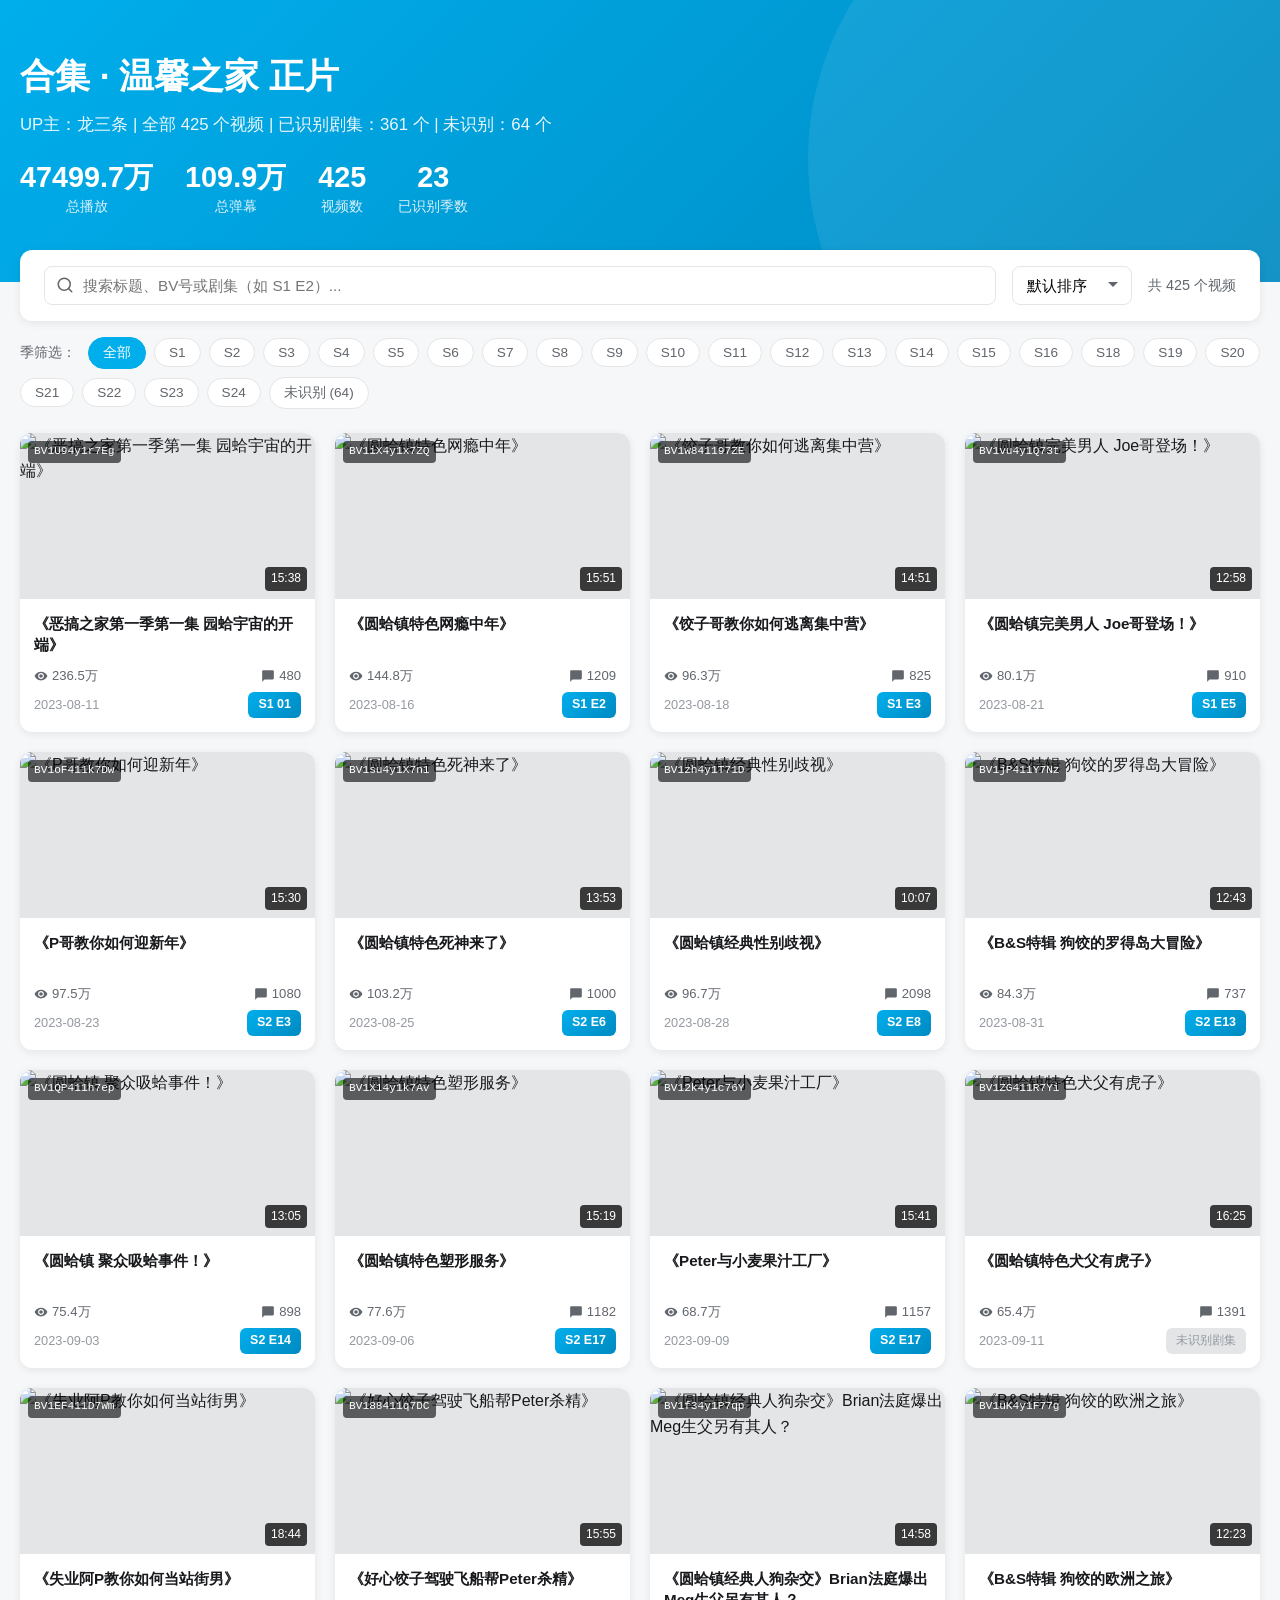
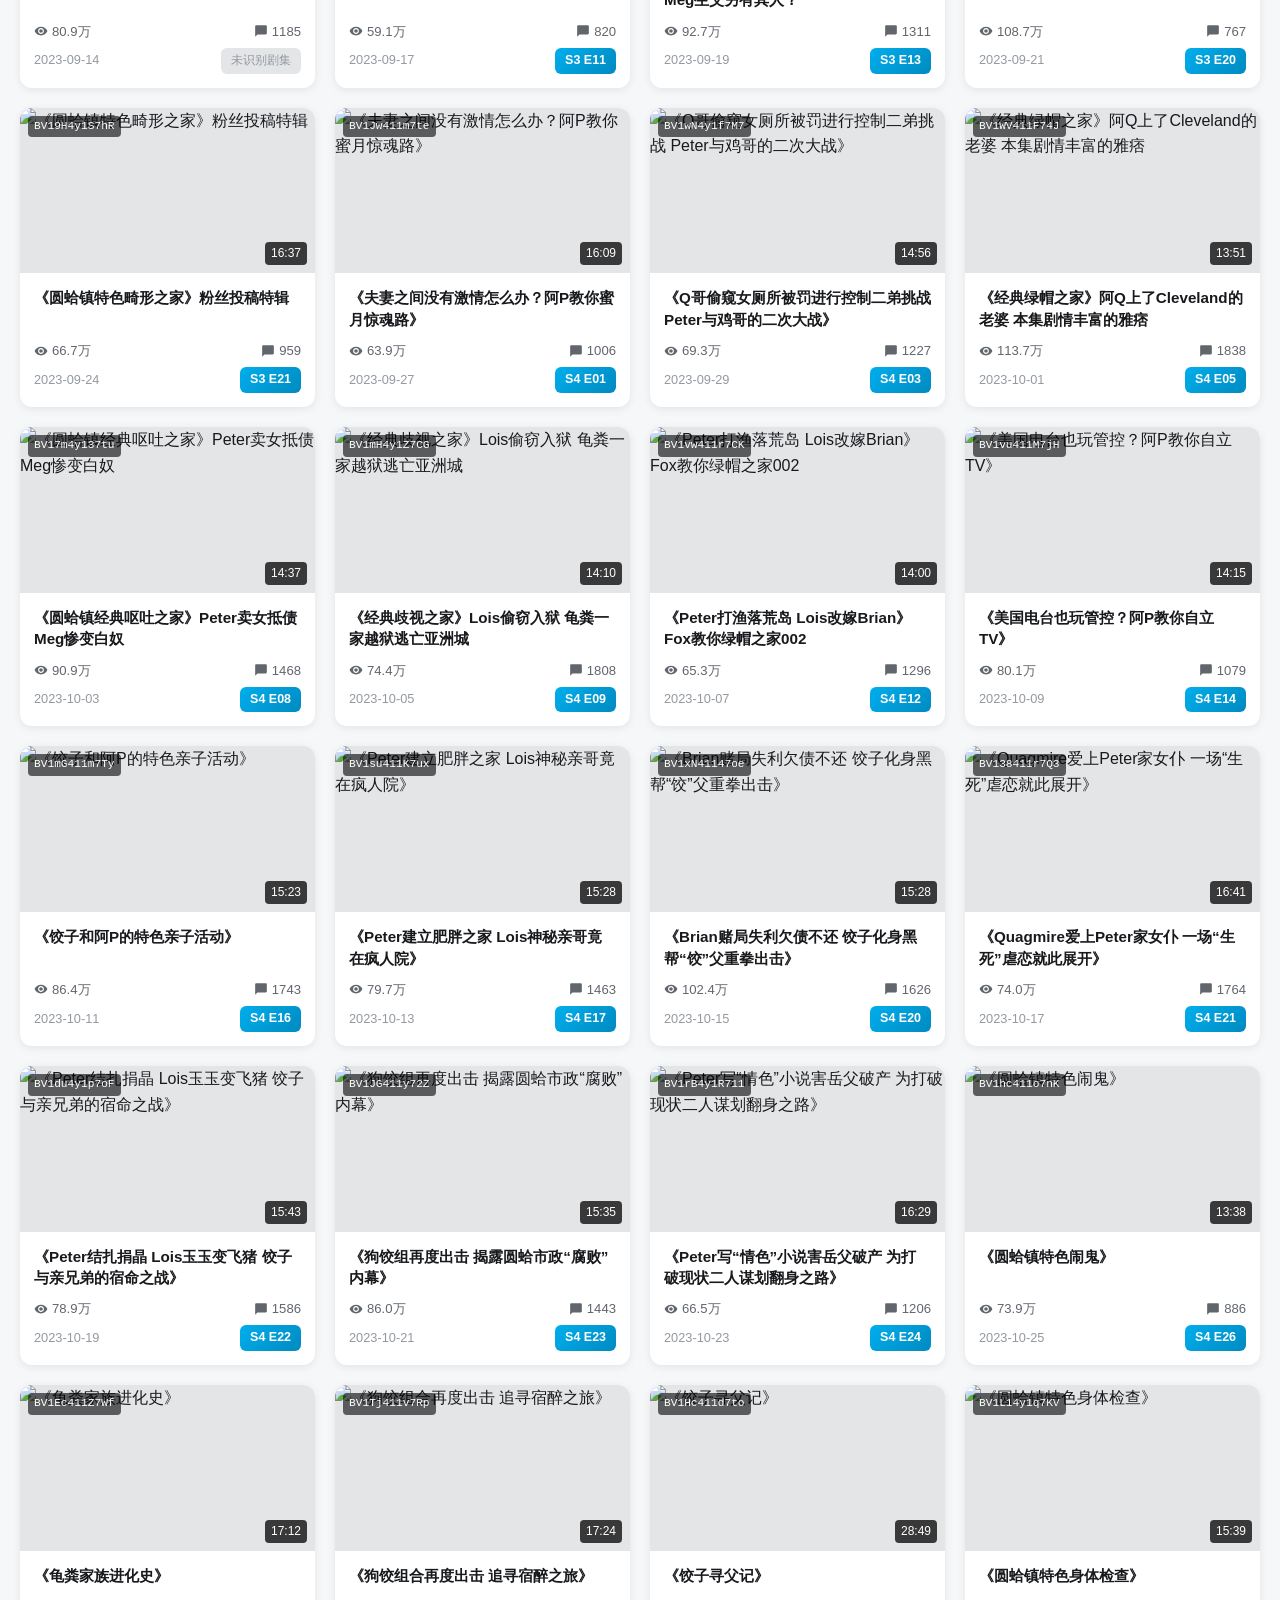
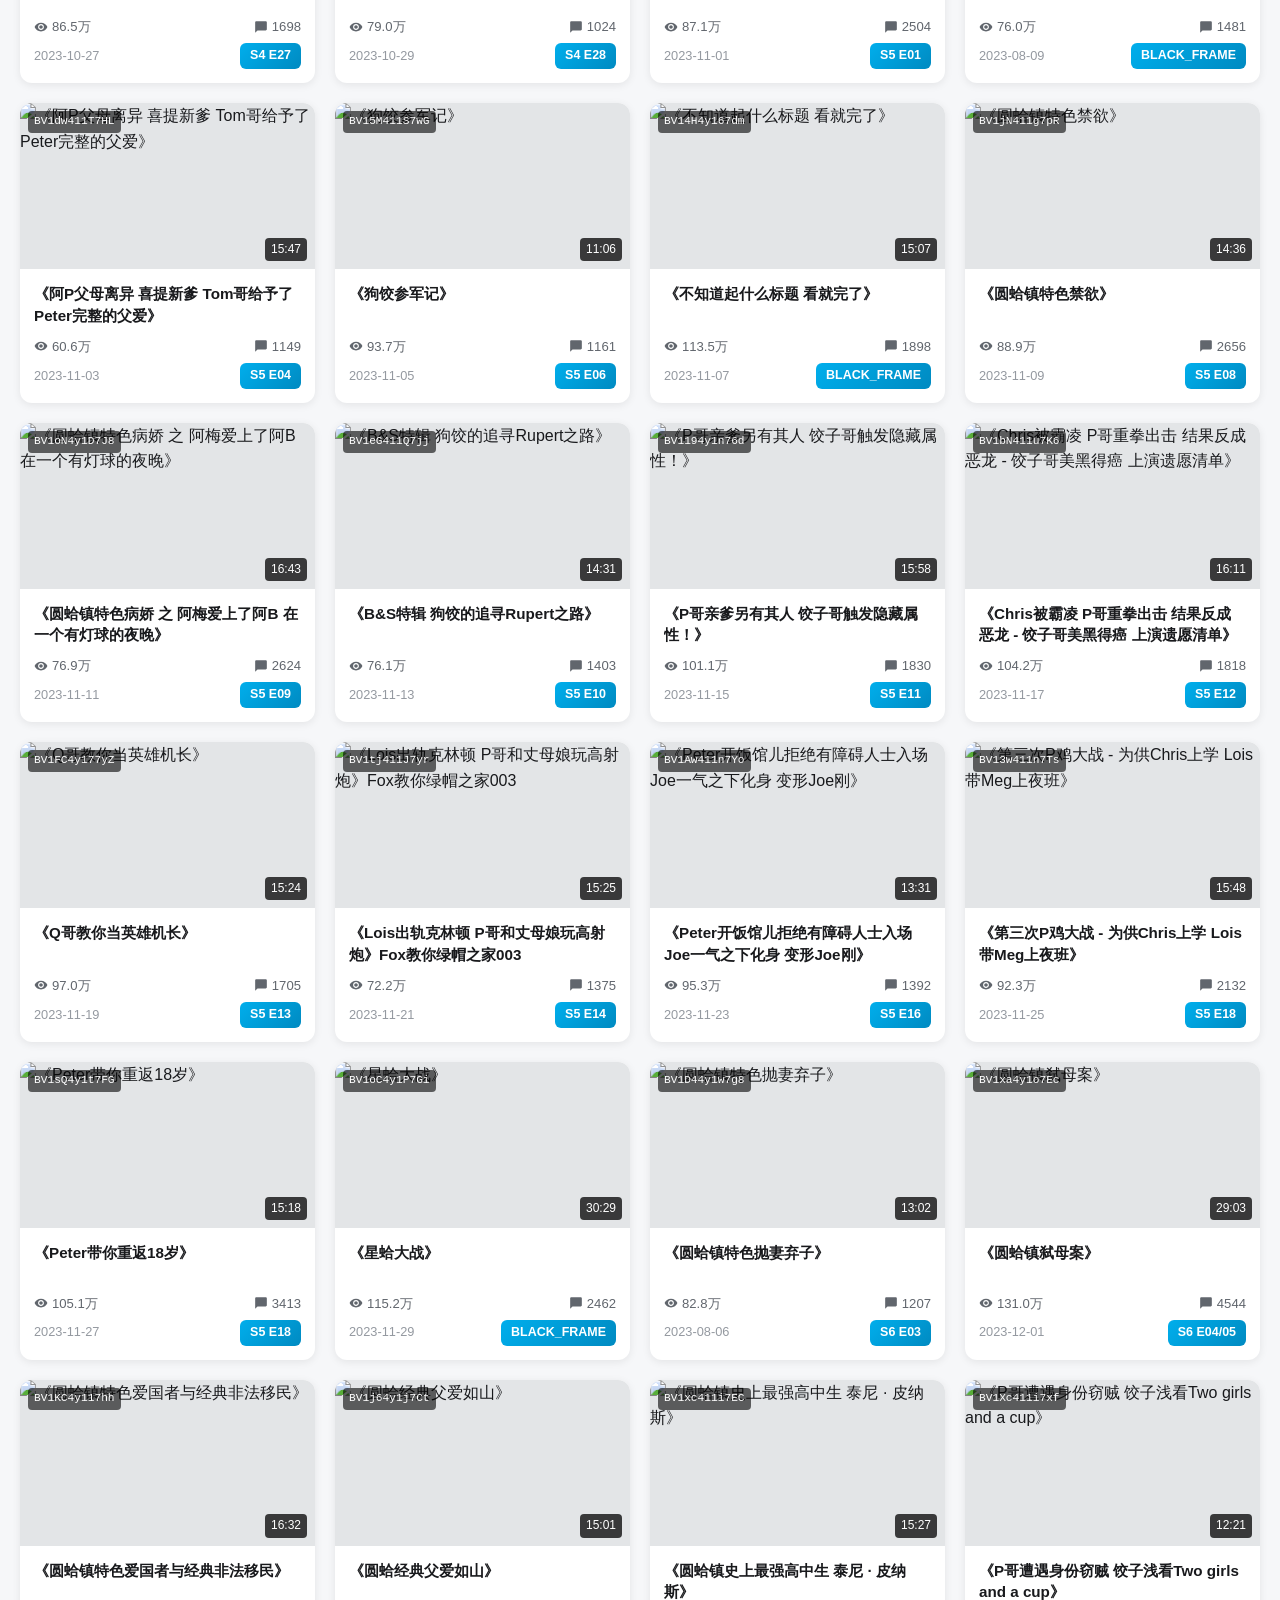
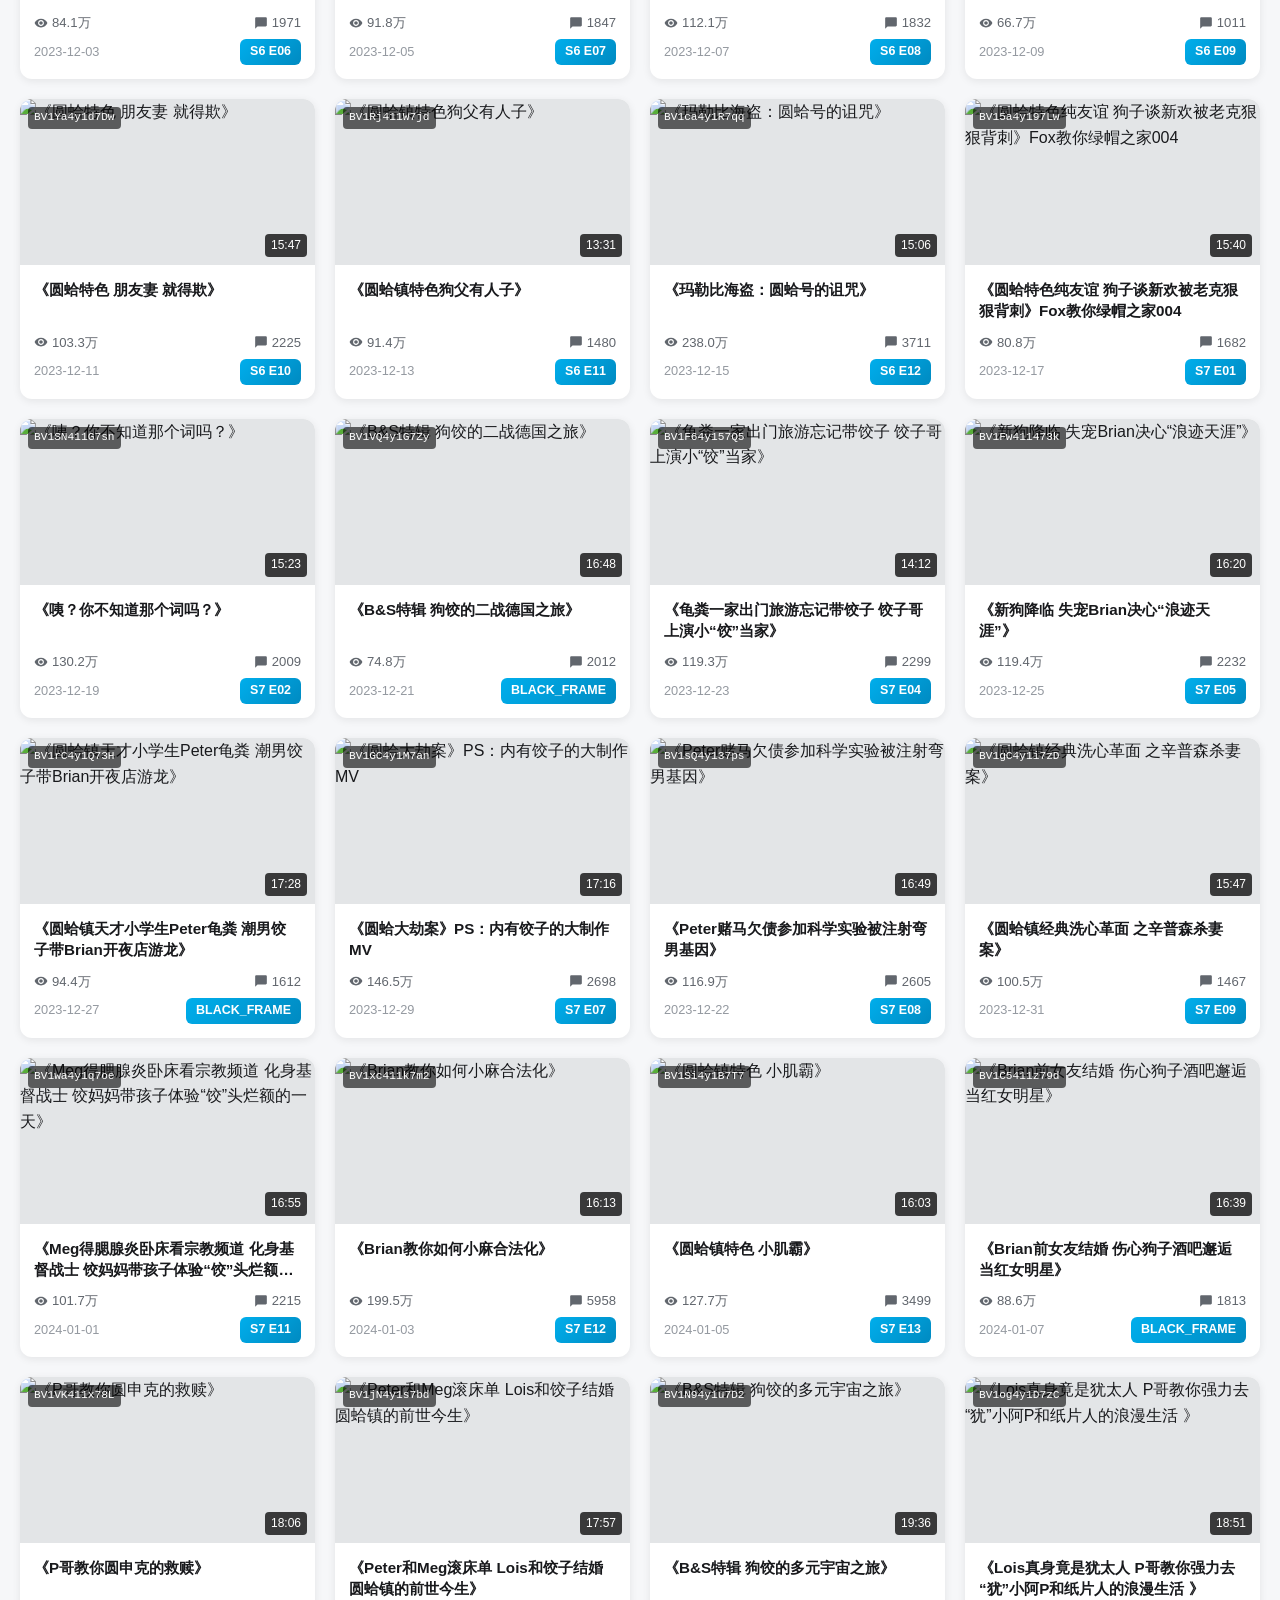
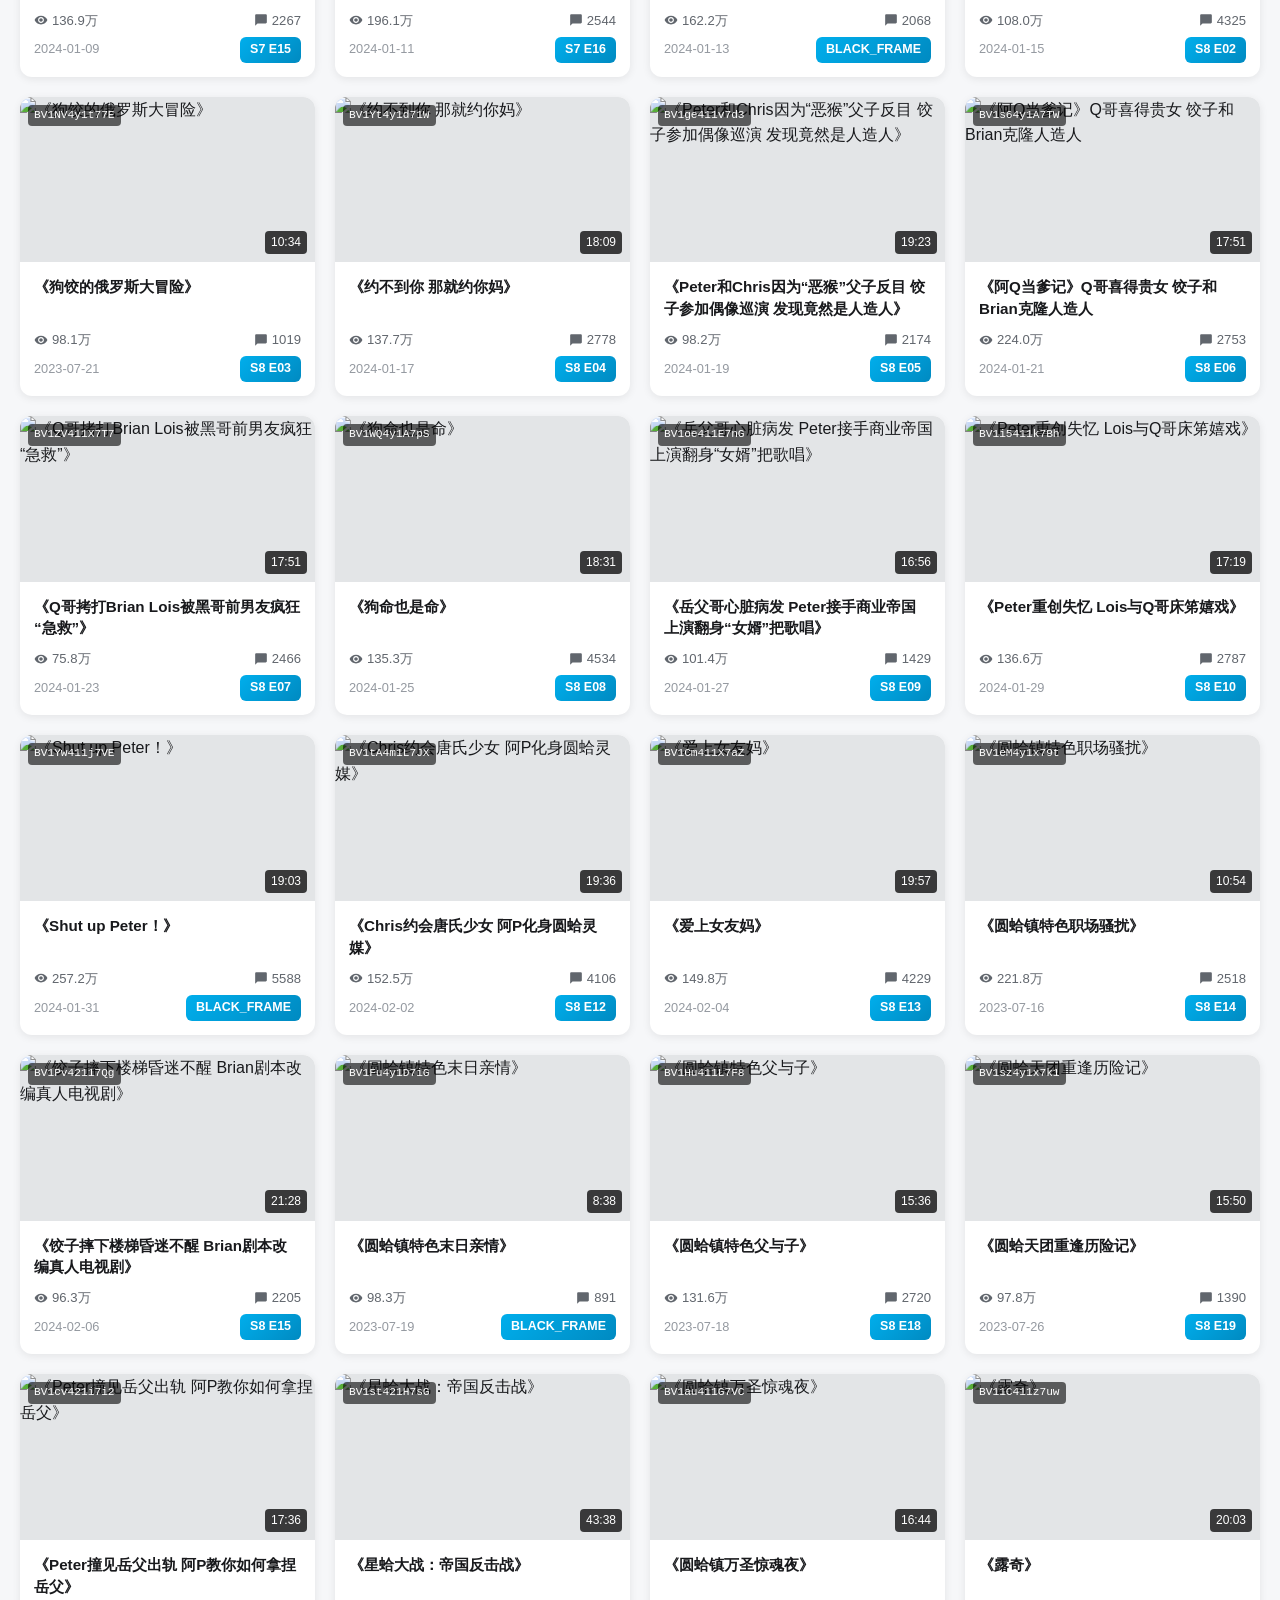
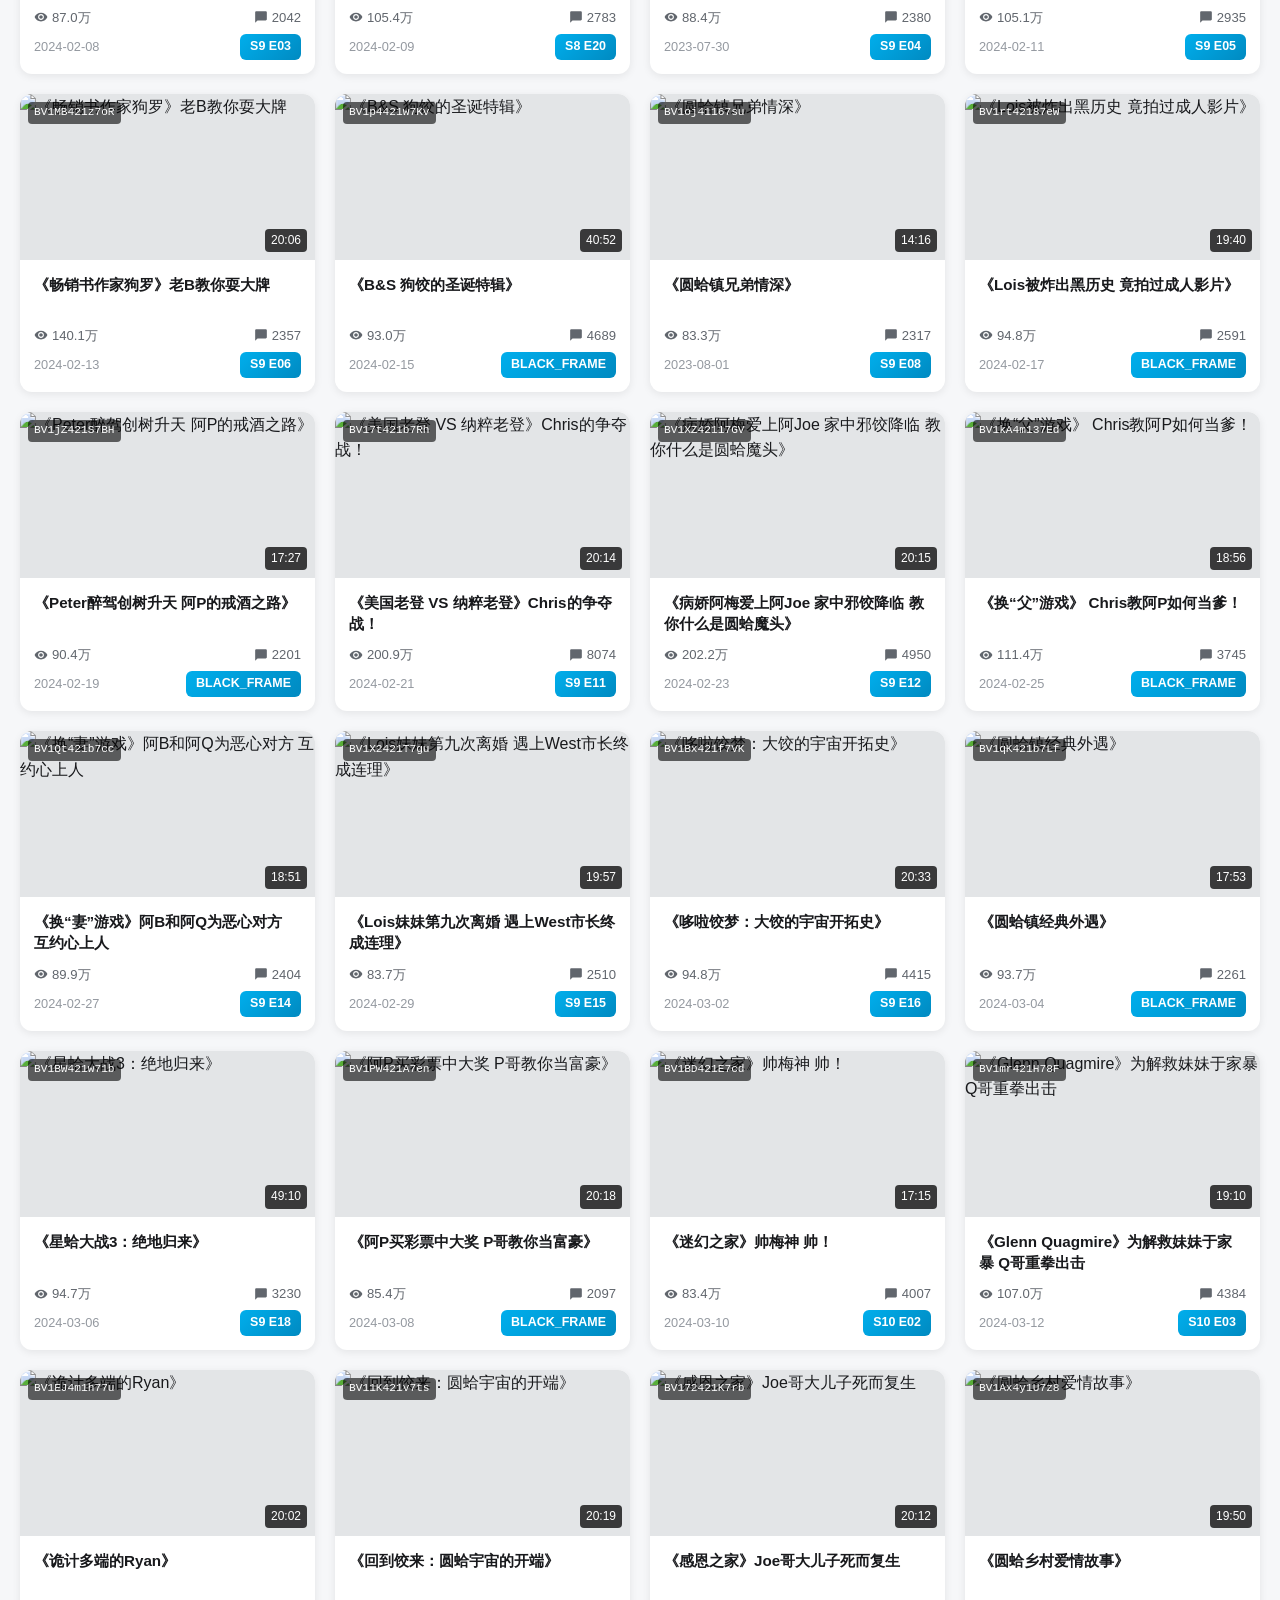
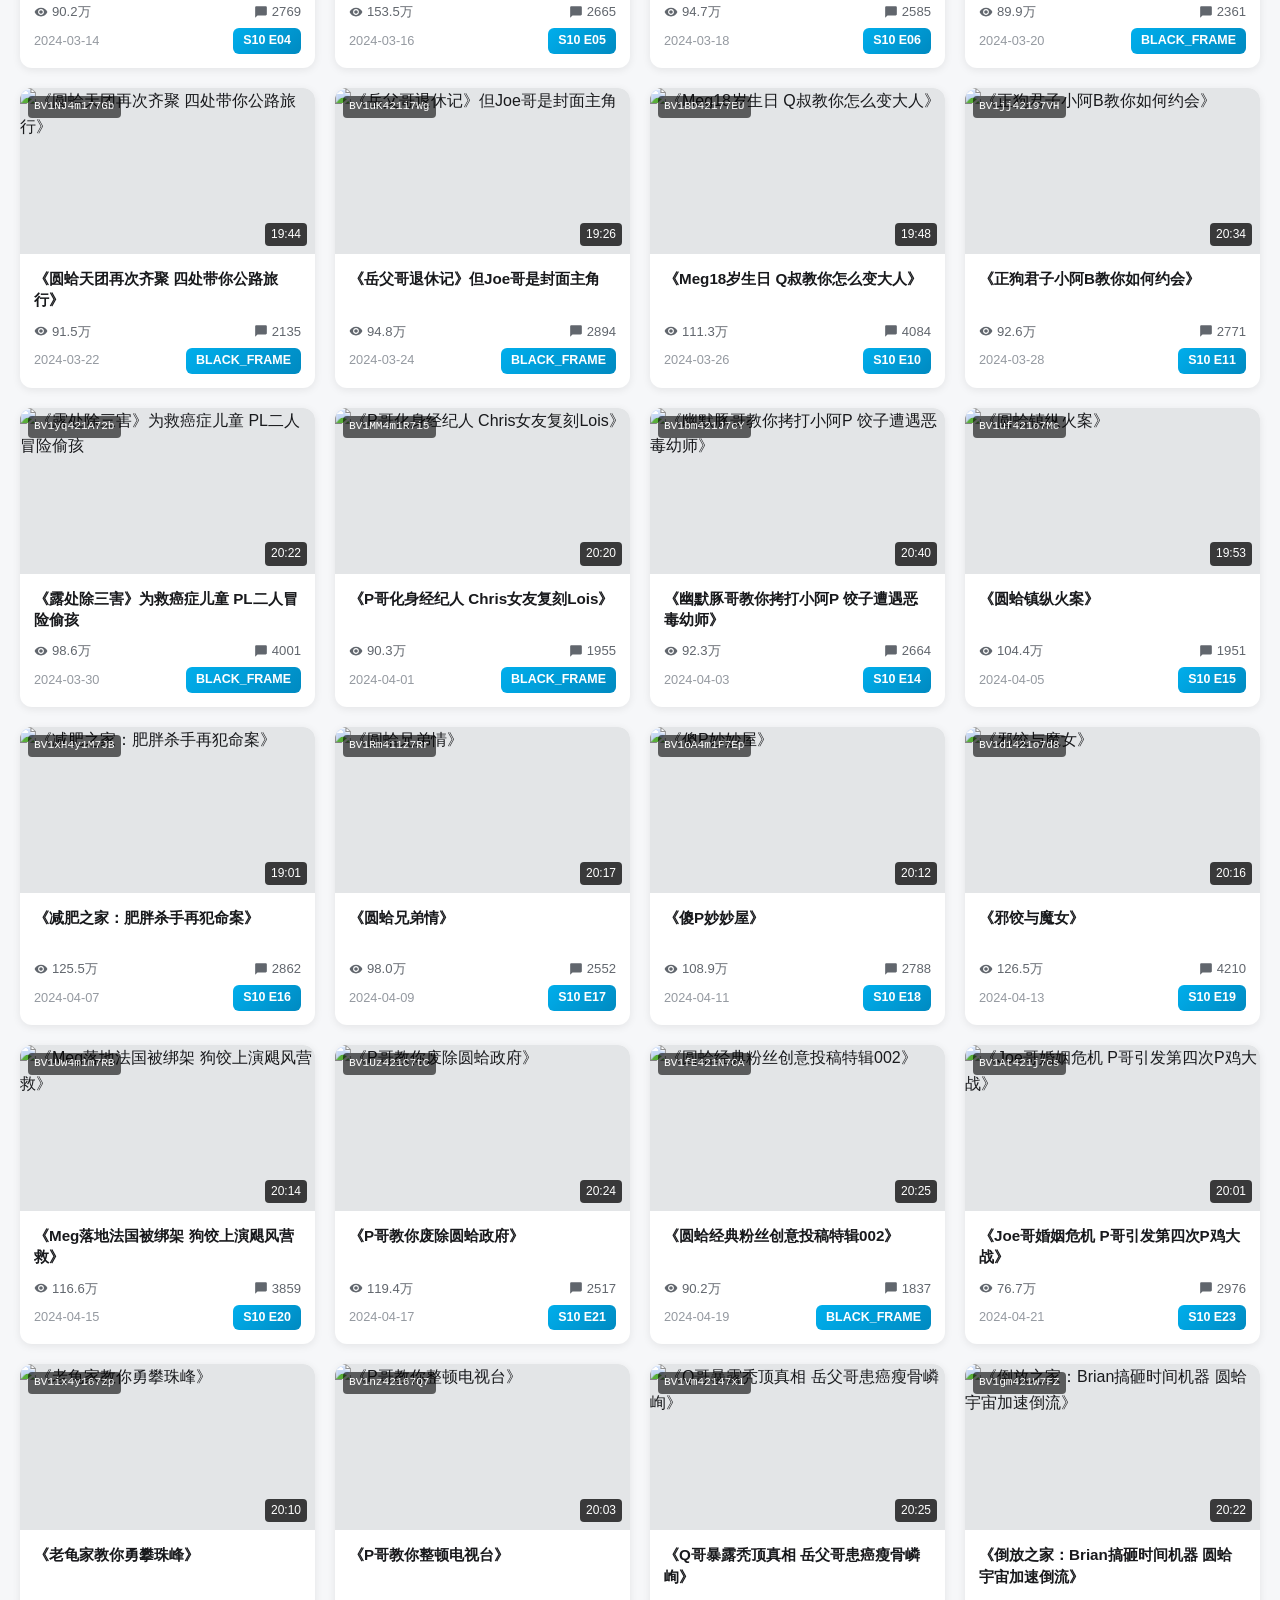
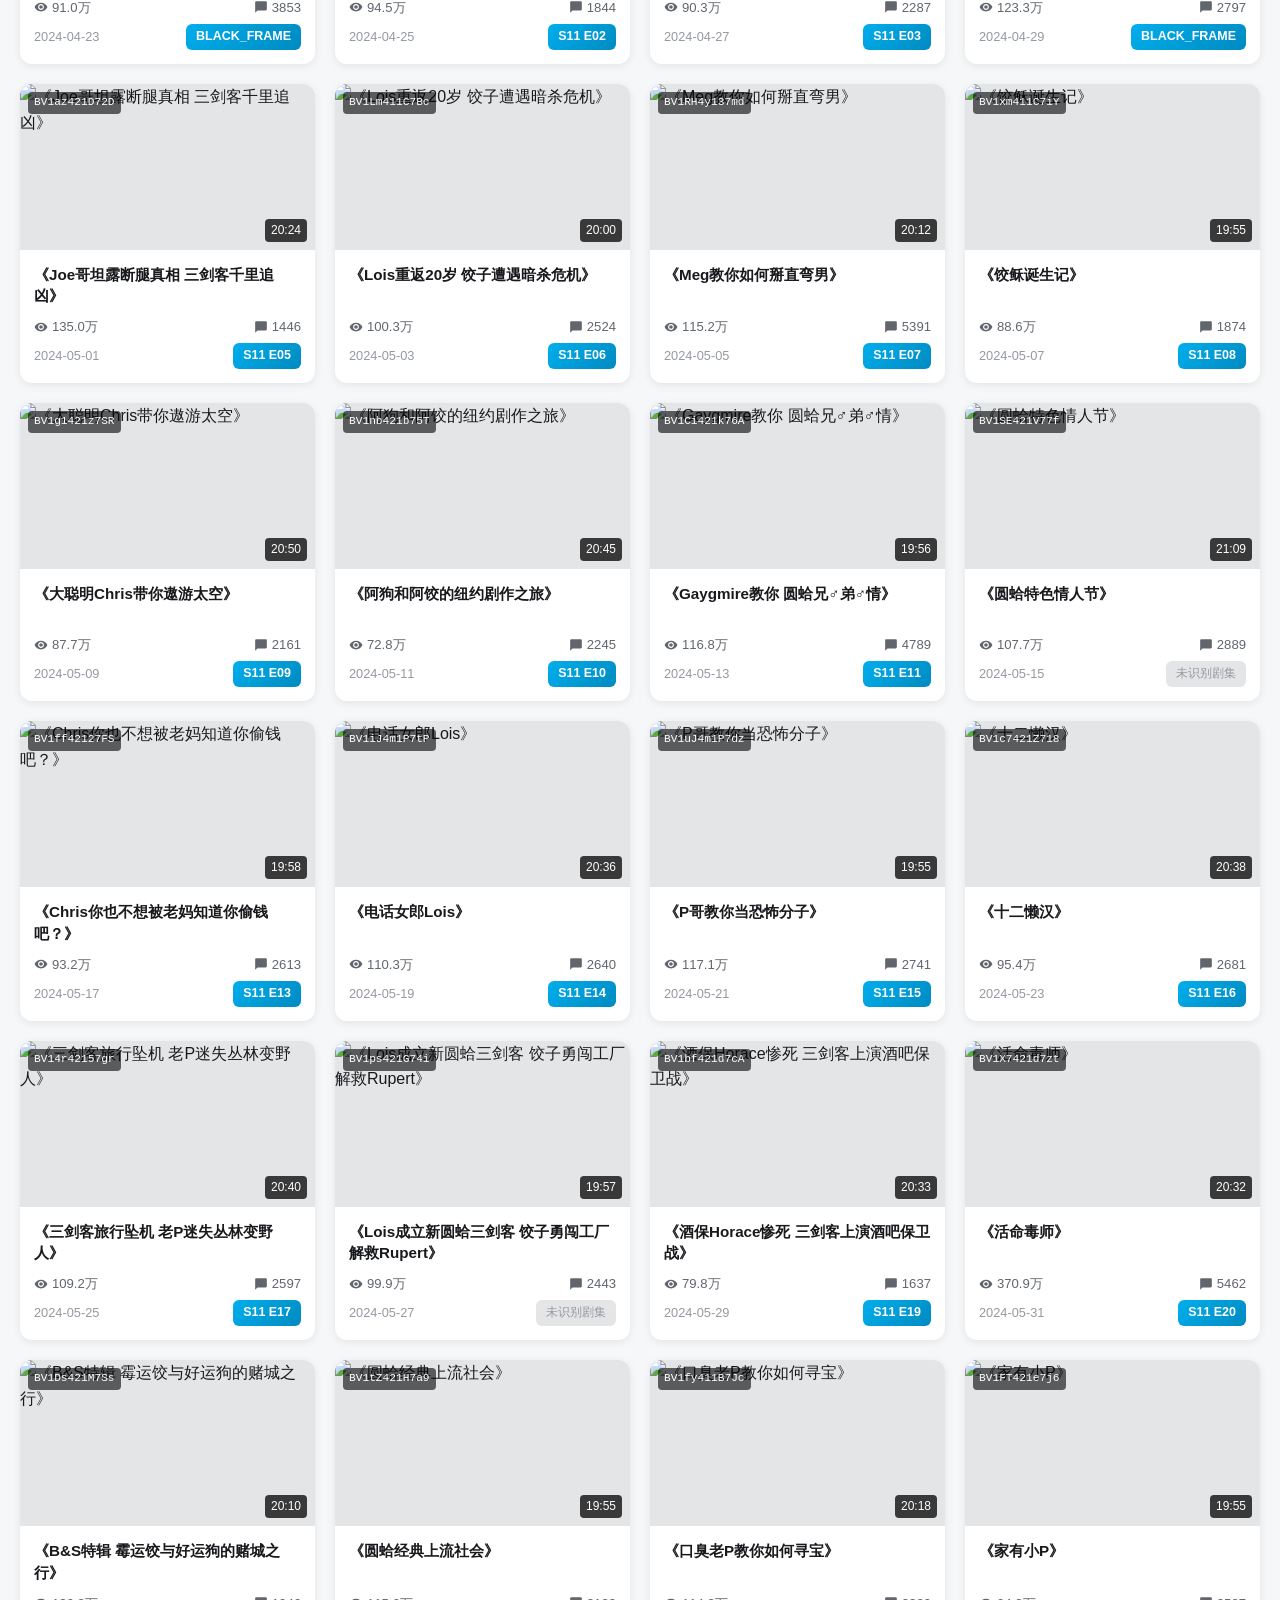
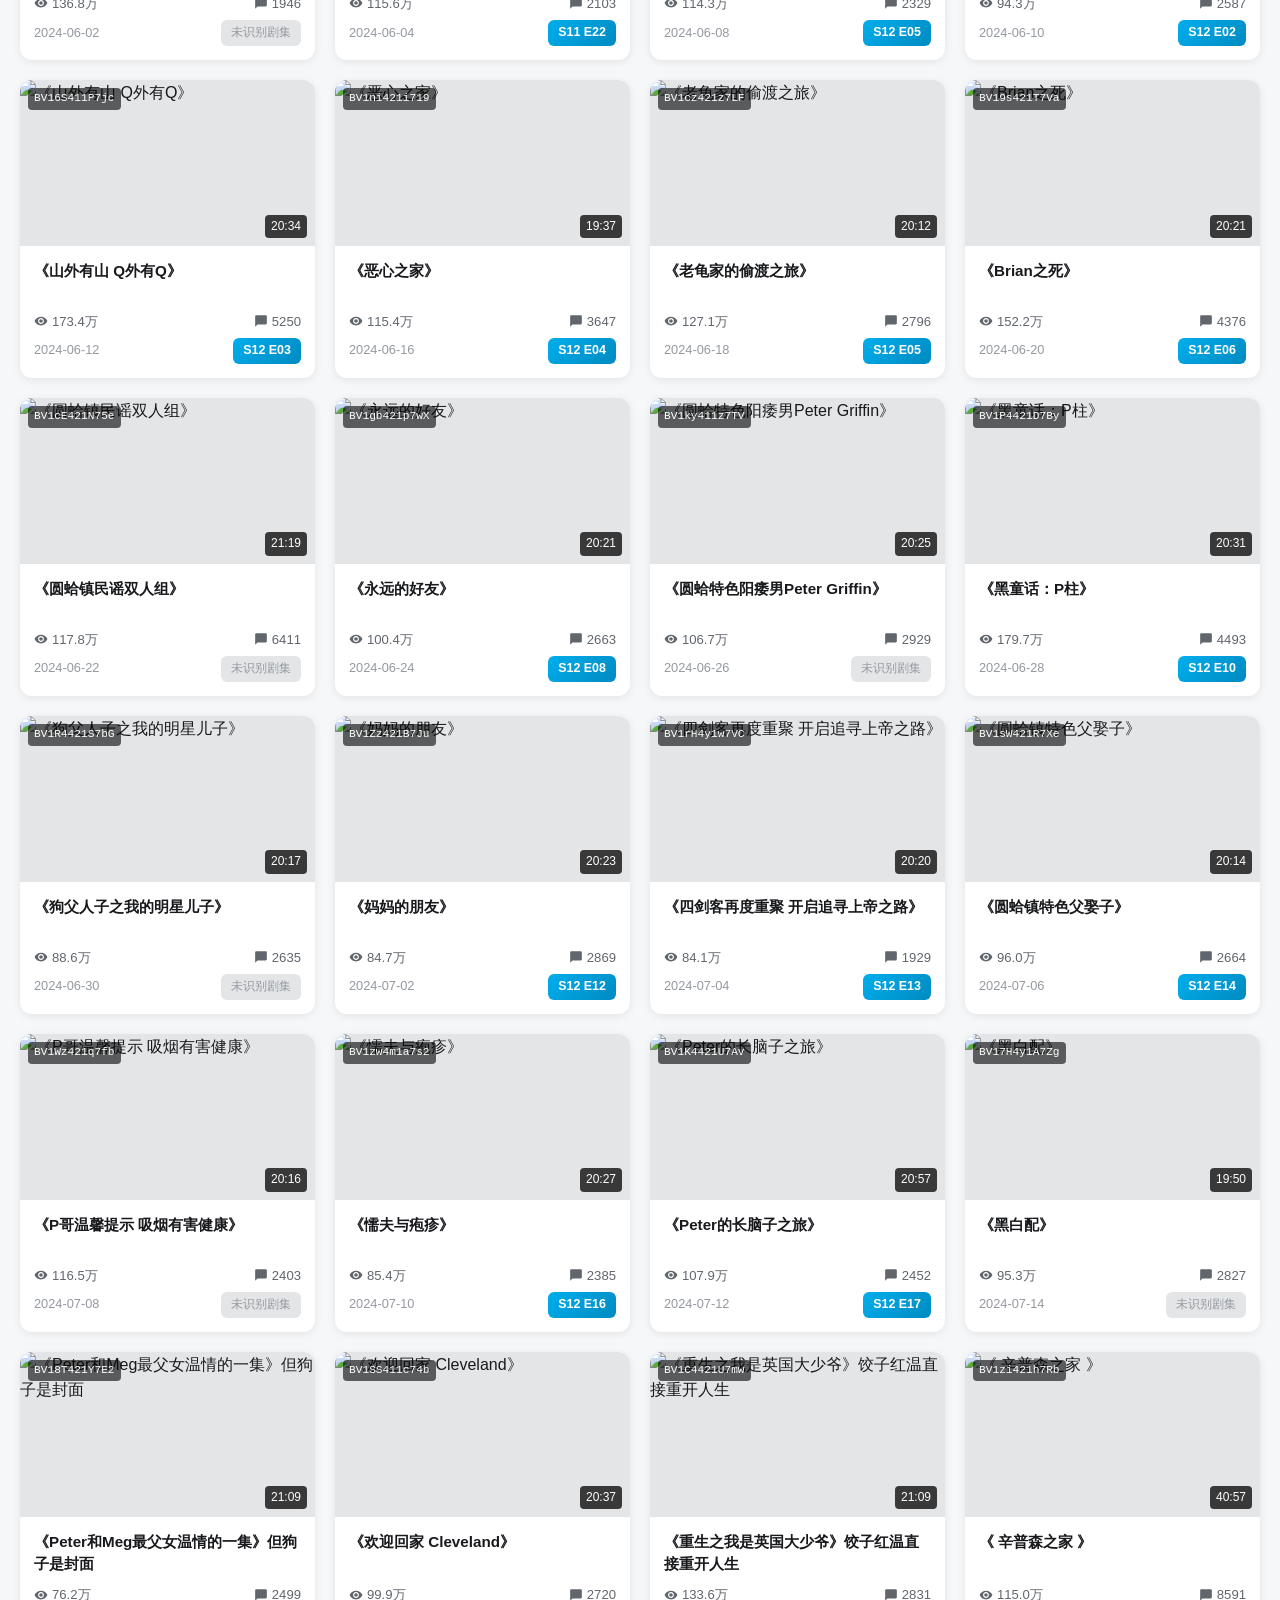
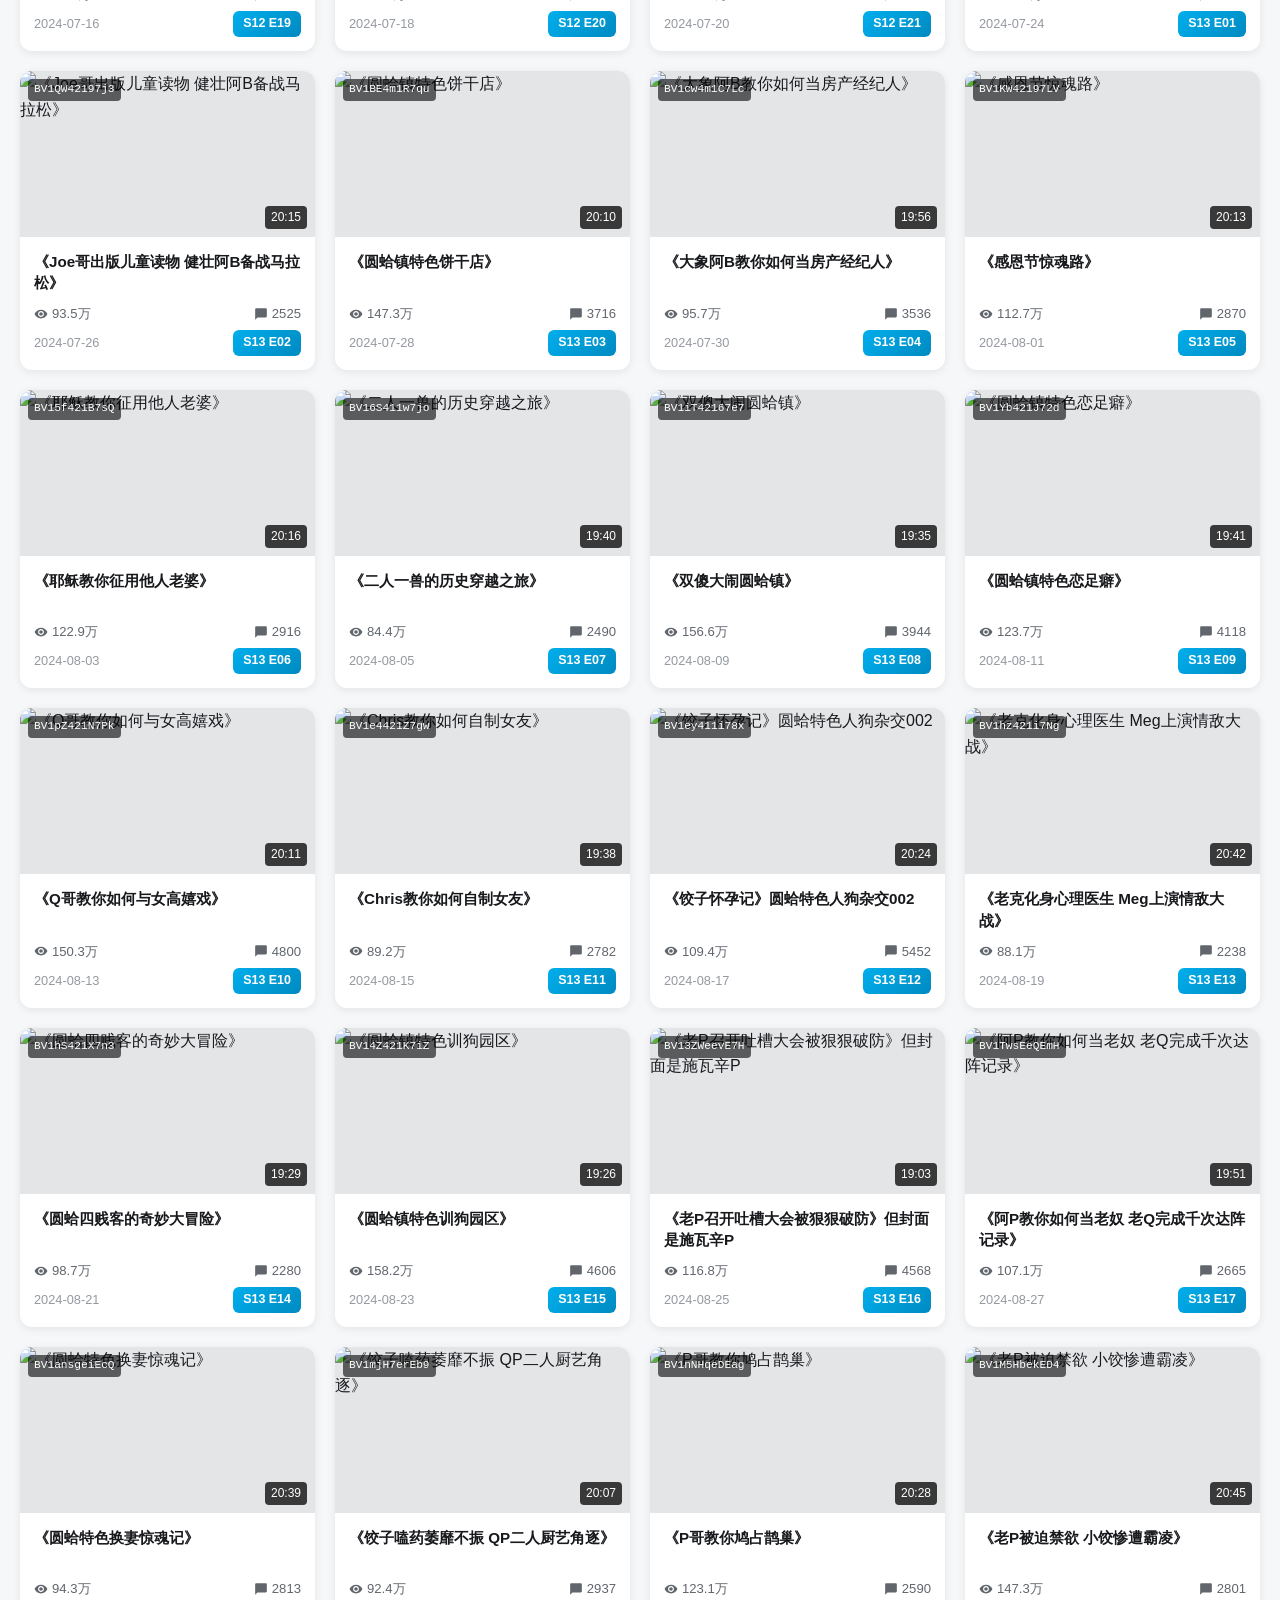
==== tools/season-viz.html @ b9c9745c "init repo" ====
<!DOCTYPE html>
<html lang="zh-CN">
<head>
<meta charset="UTF-8">
<meta name="viewport" content="width=device-width, initial-scale=1.0">
<title>龙三条 - 合集·温馨之家 正片 | 视频列表（含剧集信息）</title>
<style>
:root {
  --bg: #f6f7f9;
  --card-bg: #fff;
  --text: #18191c;
  --text-secondary: #61666d;
  --border: #e3e5e7;
  --primary: #00aeec;
  --primary-dark: #008ac1;
  --hover-bg: #e8f9ff;
  --shadow: 0 2px 8px rgba(0,0,0,0.08);
  --shadow-hover: 0 8px 24px rgba(0,0,0,0.12);
  --radius: 12px;
}
* { box-sizing: border-box; margin: 0; padding: 0; }
body {
  font-family: -apple-system, BlinkMacSystemFont, "Segoe UI", Roboto, "Helvetica Neue", Arial, "Noto Sans SC", "PingFang SC", "Microsoft YaHei", sans-serif;
  background: var(--bg);
  color: var(--text);
  line-height: 1.6;
  min-height: 100vh;
}
.container { max-width: 1400px; margin: 0 auto; padding: 0 20px; }

/* Header */
header {
  background: linear-gradient(135deg, #00aeec 0%, #008ac1 100%);
  color: white;
  padding: 48px 0 64px;
  position: relative;
  overflow: hidden;
}
header::before {
  content: "";
  position: absolute;
  top: -50%;
  right: -10%;
  width: 600px;
  height: 600px;
  background: rgba(255,255,255,0.08);
  border-radius: 50%;
}
header h1 { font-size: 2.2rem; font-weight: 700; margin-bottom: 8px; position: relative; }
header p { opacity: 0.92; font-size: 1.05rem; position: relative; }
.stats-bar {
  display: flex;
  gap: 32px;
  margin-top: 24px;
  flex-wrap: wrap;
  position: relative;
}
.stat-item { text-align: center; }
.stat-value { font-size: 1.8rem; font-weight: 700; line-height: 1; }
.stat-label { font-size: 0.85rem; opacity: 0.85; margin-top: 4px; }

/* Controls */
.controls {
  background: var(--card-bg);
  border-radius: var(--radius);
  box-shadow: var(--shadow);
  padding: 16px 24px;
  margin-top: -32px;
  position: relative;
  z-index: 2;
  display: flex;
  gap: 16px;
  align-items: center;
  flex-wrap: wrap;
}
.search-box {
  flex: 1;
  min-width: 240px;
  position: relative;
}
.search-box input {
  width: 100%;
  padding: 10px 14px 10px 38px;
  border: 1px solid var(--border);
  border-radius: 8px;
  font-size: 0.95rem;
  transition: all 0.2s;
  outline: none;
}
.search-box input:focus {
  border-color: var(--primary);
  box-shadow: 0 0 0 3px rgba(0,174,236,0.12);
}
.search-box svg {
  position: absolute;
  left: 12px;
  top: 50%;
  transform: translateY(-50%);
  color: var(--text-secondary);
  width: 18px; height: 18px;
}
.sort-select {
  padding: 10px 32px 10px 14px;
  border: 1px solid var(--border);
  border-radius: 8px;
  font-size: 0.95rem;
  background: white;
  cursor: pointer;
  outline: none;
  appearance: none;
  background-image: url("data:image/svg+xml,%3Csvg xmlns='http://www.w3.org/2000/svg' width='12' height='12' viewBox='0 0 12 12'%3E%3Cpath fill='%2361666d' d='M6 8L1 3h10z'/%3E%3C/svg%3E");
  background-repeat: no-repeat;
  background-position: right 12px center;
}
.result-count { color: var(--text-secondary); font-size: 0.9rem; white-space: nowrap; }

/* Season filter */
.season-bar {
  display: flex;
  gap: 8px;
  padding: 16px 0 0;
  flex-wrap: wrap;
  align-items: center;
}
.season-label { font-size: 0.85rem; color: var(--text-secondary); font-weight: 500; margin-right: 4px; }
.season-btn {
  padding: 6px 14px;
  border-radius: 20px;
  border: 1px solid var(--border);
  background: white;
  font-size: 0.85rem;
  cursor: pointer;
  transition: all 0.2s;
  color: var(--text-secondary);
}
.season-btn:hover { border-color: var(--primary); color: var(--primary); }
.season-btn.active {
  background: var(--primary);
  color: white;
  border-color: var(--primary);
}
.season-btn.unidentified.active {
  background: #ff6699;
  border-color: #ff6699;
}
.season-btn.unidentified:hover {
  border-color: #ff6699;
  color: #ff3366;
}

/* Grid */
.grid {
  display: grid;
  grid-template-columns: repeat(auto-fill, minmax(280px, 1fr));
  gap: 20px;
  padding: 24px 0 48px;
}

/* Card */
.card {
  background: var(--card-bg);
  border-radius: var(--radius);
  box-shadow: var(--shadow);
  overflow: hidden;
  transition: transform 0.25s, box-shadow 0.25s;
  display: flex;
  flex-direction: column;
  cursor: pointer;
  text-decoration: none;
  color: inherit;
}
.card:hover {
  transform: translateY(-4px);
  box-shadow: var(--shadow-hover);
}
.thumb-wrap {
  position: relative;
  width: 100%;
  padding-top: 56.25%;
  background: #e3e5e7;
  overflow: hidden;
}
.thumb-wrap img {
  position: absolute;
  top: 0; left: 0;
  width: 100%; height: 100%;
  object-fit: cover;
  transition: transform 0.3s;
}
.card:hover .thumb-wrap img { transform: scale(1.05); }
.badge-duration {
  position: absolute;
  bottom: 8px; right: 8px;
  background: rgba(0,0,0,0.75);
  color: white;
  font-size: 0.75rem;
  padding: 2px 6px;
  border-radius: 4px;
}
.badge-bvid {
  position: absolute;
  top: 8px; left: 8px;
  background: rgba(0,0,0,0.6);
  color: white;
  font-size: 0.7rem;
  padding: 2px 6px;
  border-radius: 4px;
  font-family: monospace;
}
.card-body { padding: 14px; flex: 1; display: flex; flex-direction: column; }
.card-title {
  font-size: 0.95rem;
  font-weight: 600;
  line-height: 1.4;
  display: -webkit-box;
  -webkit-line-clamp: 2;
  -webkit-box-orient: vertical;
  overflow: hidden;
  margin-bottom: 10px;
  min-height: 2.7em;
}
.card-meta {
  margin-top: auto;
  display: flex;
  flex-direction: column;
  gap: 6px;
  font-size: 0.82rem;
  color: var(--text-secondary);
}
.meta-row {
  display: flex;
  justify-content: space-between;
  align-items: center;
}
.meta-row svg { width: 14px; height: 14px; margin-right: 4px; vertical-align: text-bottom; }
.meta-stat { display: inline-flex; align-items: center; }
.card-date { font-size: 0.8rem; color: #9499a0; }
.tag-source {
  display: inline-block;
  background: linear-gradient(135deg, #00aeec 0%, #008ac1 100%);
  color: white;
  font-size: 0.78rem;
  font-weight: 600;
  padding: 3px 10px;
  border-radius: 6px;
}
.tag-unidentified {
  display: inline-block;
  background: #e3e5e7;
  color: #9499a0;
  font-size: 0.78rem;
  font-weight: 500;
  padding: 3px 10px;
  border-radius: 6px;
}

/* Empty state */
.empty {
  text-align: center;
  padding: 80px 20px;
  color: var(--text-secondary);
  grid-column: 1 / -1;
}
.empty svg { width: 64px; height: 64px; margin-bottom: 16px; opacity: 0.4; }

/* Footer */
footer {
  text-align: center;
  padding: 32px 20px;
  color: #9499a0;
  font-size: 0.85rem;
  border-top: 1px solid var(--border);
}

/* Responsive */
@media (max-width: 640px) {
  header h1 { font-size: 1.6rem; }
  .stats-bar { gap: 20px; }
  .stat-value { font-size: 1.4rem; }
  .grid { grid-template-columns: 1fr; gap: 16px; }
  .controls { flex-direction: column; align-items: stretch; }
  .search-box { min-width: auto; }
  .season-bar { overflow-x: auto; flex-wrap: nowrap; padding-bottom: 8px; }
}
</style>
</head>
<body>

<header>
  <div class="container">
    <h1>合集 · 温馨之家 正片</h1>
    <p>UP主：龙三条 | 全部 425 个视频 | 已识别剧集：361 个 | 未识别：64 个</p>
    <div class="stats-bar">
      <div class="stat-item">
        <div class="stat-value">47499.7万</div>
        <div class="stat-label">总播放</div>
      </div>
      <div class="stat-item">
        <div class="stat-value">109.9万</div>
        <div class="stat-label">总弹幕</div>
      </div>
      <div class="stat-item">
        <div class="stat-value">425</div>
        <div class="stat-label">视频数</div>
      </div>
      <div class="stat-item">
        <div class="stat-value">23</div>
        <div class="stat-label">已识别季数</div>
      </div>
    </div>
  </div>
</header>

<div class="container">
  <div class="controls">
    <div class="search-box">
      <svg viewBox="0 0 24 24" fill="none" stroke="currentColor" stroke-width="2" stroke-linecap="round" stroke-linejoin="round"><circle cx="11" cy="11" r="8"/><path d="m21 21-4.35-4.35"/></svg>
      <input type="text" id="searchInput" placeholder="搜索标题、BV号或剧集（如 S1 E2）...">
    </div>
    <select class="sort-select" id="sortSelect">
      <option value="default">默认排序</option>
      <option value="views-desc">播放量 ↓</option>
      <option value="views-asc">播放量 ↑</option>
      <option value="date-desc">发布时间 ↓</option>
      <option value="date-asc">发布时间 ↑</option>
      <option value="season-asc">季集顺序 ↑</option>
      <option value="title">标题 A-Z</option>
    </select>
    <span class="result-count" id="resultCount">共 425 个视频</span>
  </div>

  <div class="season-bar" id="seasonBar">
    <span class="season-label">季筛选：</span>
    <button class="season-btn active" data-season="all">全部</button>
    <button class="season-btn" data-season="1">S1</button>
    <button class="season-btn" data-season="2">S2</button>
    <button class="season-btn" data-season="3">S3</button>
    <button class="season-btn" data-season="4">S4</button>
    <button class="season-btn" data-season="5">S5</button>
    <button class="season-btn" data-season="6">S6</button>
    <button class="season-btn" data-season="7">S7</button>
    <button class="season-btn" data-season="8">S8</button>
    <button class="season-btn" data-season="9">S9</button>
    <button class="season-btn" data-season="10">S10</button>
    <button class="season-btn" data-season="11">S11</button>
    <button class="season-btn" data-season="12">S12</button>
    <button class="season-btn" data-season="13">S13</button>
    <button class="season-btn" data-season="14">S14</button>
    <button class="season-btn" data-season="15">S15</button>
    <button class="season-btn" data-season="16">S16</button>
    <button class="season-btn" data-season="18">S18</button>
    <button class="season-btn" data-season="19">S19</button>
    <button class="season-btn" data-season="20">S20</button>
    <button class="season-btn" data-season="21">S21</button>
    <button class="season-btn" data-season="22">S22</button>
    <button class="season-btn" data-season="23">S23</button>
    <button class="season-btn" data-season="24">S24</button>
    <button class="season-btn unidentified" data-season="unidentified">未识别 (64)</button>
  </div>

  <div class="grid" id="videoGrid"></div>
</div>

<footer>
  <p>数据来源于 Bilibili API & OCR 剧集识别 · 生成时间：2026-05-21 02:32</p>
</footer>

<script>
const videos = [{"aid": 362070593, "bvid": "BV1U94y1r7Eg", "ctime": 1691741915, "duration": 938, "enable_vt": false, "interactive_video": false, "pic": "http://i2.hdslb.com/bfs/archive/f560dff7a1cc102b54a74d4022082b7ae08c0534.jpg", "playback_position": 0, "pubdate": 1691741915, "stat": {"view": 2364531, "vt": 0, "danmaku": 480}, "state": 0, "title": "《恶搞之家第一季第一集 园蛤宇宙的开端》", "ugc_pay": 0, "vt_display": "", "is_lesson_video": 0, "link": "https://www.bilibili.com/video/BV1U94y1r7Eg", "duration_fmt": "15:38", "view_fmt": "236.5万", "danmaku_fmt": "480", "date_fmt": "2023-08-11", "pic_https": "https://i2.hdslb.com/bfs/archive/f560dff7a1cc102b54a74d4022082b7ae08c0534.jpg", "source": "S1 01", "season": 1, "episode": 1}, {"aid": 359852189, "bvid": "BV1iX4y1x7ZQ", "ctime": 1692115971, "duration": 951, "enable_vt": false, "interactive_video": false, "pic": "http://i1.hdslb.com/bfs/archive/3444ca03c61ea50c368315d37728c5518c56e304.jpg", "playback_position": 0, "pubdate": 1692115971, "stat": {"view": 1447560, "vt": 0, "danmaku": 1209}, "state": 0, "title": "《圆蛤镇特色网瘾中年》", "ugc_pay": 0, "vt_display": "", "is_lesson_video": 0, "link": "https://www.bilibili.com/video/BV1iX4y1x7ZQ", "duration_fmt": "15:51", "view_fmt": "144.8万", "danmaku_fmt": "1209", "date_fmt": "2023-08-16", "pic_https": "https://i1.hdslb.com/bfs/archive/3444ca03c61ea50c368315d37728c5518c56e304.jpg", "source": "S1 E2", "season": 1, "episode": 2}, {"aid": 232384033, "bvid": "BV1w841197ZE", "ctime": 1692270228, "duration": 891, "enable_vt": false, "interactive_video": false, "pic": "http://i1.hdslb.com/bfs/archive/a4422875c45ac042d4278c409a82ed2786722964.jpg", "playback_position": 0, "pubdate": 1692341280, "stat": {"view": 963114, "vt": 0, "danmaku": 825}, "state": 0, "title": "《饺子哥教你如何逃离集中营》", "ugc_pay": 0, "vt_display": "", "is_lesson_video": 0, "link": "https://www.bilibili.com/video/BV1w841197ZE", "duration_fmt": "14:51", "view_fmt": "96.3万", "danmaku_fmt": "825", "date_fmt": "2023-08-18", "pic_https": "https://i1.hdslb.com/bfs/archive/a4422875c45ac042d4278c409a82ed2786722964.jpg", "source": "S1 E3", "season": 1, "episode": 3}, {"aid": 830003962, "bvid": "BV1vu4y1Q73t", "ctime": 1692584420, "duration": 778, "enable_vt": false, "interactive_video": false, "pic": "http://i0.hdslb.com/bfs/archive/5861e3a91c532e8cbf28353329f1ff395d712209.jpg", "playback_position": 0, "pubdate": 1692585865, "stat": {"view": 800721, "vt": 0, "danmaku": 910}, "state": 0, "title": "《圆蛤镇完美男人 Joe哥登场！》", "ugc_pay": 0, "vt_display": "", "is_lesson_video": 0, "link": "https://www.bilibili.com/video/BV1vu4y1Q73t", "duration_fmt": "12:58", "view_fmt": "80.1万", "danmaku_fmt": "910", "date_fmt": "2023-08-21", "pic_https": "https://i0.hdslb.com/bfs/archive/5861e3a91c532e8cbf28353329f1ff395d712209.jpg", "source": "S1 E5", "season": 1, "episode": 5}, {"aid": 275008411, "bvid": "BV1oF411k7Dw", "ctime": 1692730512, "duration": 930, "enable_vt": false, "interactive_video": false, "pic": "http://i0.hdslb.com/bfs/archive/3c745fdde7cab5cc904be3f20a6bca0a7d5b56d1.jpg", "playback_position": 0, "pubdate": 1692765300, "stat": {"view": 975126, "vt": 0, "danmaku": 1080}, "state": 0, "title": "《P哥教你如何迎新年》", "ugc_pay": 0, "vt_display": "", "is_lesson_video": 0, "link": "https://www.bilibili.com/video/BV1oF411k7Dw", "duration_fmt": "15:30", "view_fmt": "97.5万", "danmaku_fmt": "1080", "date_fmt": "2023-08-23", "pic_https": "https://i0.hdslb.com/bfs/archive/3c745fdde7cab5cc904be3f20a6bca0a7d5b56d1.jpg", "source": "S2 E3", "season": 2, "episode": 3}, {"aid": 830161447, "bvid": "BV1su4y1X7n1", "ctime": 1692959502, "duration": 833, "enable_vt": false, "interactive_video": false, "pic": "http://i2.hdslb.com/bfs/archive/f2ad030ba26847218f46e5795b24840cd0dd2f3b.jpg", "playback_position": 0, "pubdate": 1692959502, "stat": {"view": 1032274, "vt": 0, "danmaku": 1000}, "state": 0, "title": "《圆蛤镇特色死神来了》", "ugc_pay": 0, "vt_display": "", "is_lesson_video": 0, "link": "https://www.bilibili.com/video/BV1su4y1X7n1", "duration_fmt": "13:53", "view_fmt": "103.2万", "danmaku_fmt": "1000", "date_fmt": "2023-08-25", "pic_https": "https://i2.hdslb.com/bfs/archive/f2ad030ba26847218f46e5795b24840cd0dd2f3b.jpg", "source": "S2 E6", "season": 2, "episode": 6}, {"aid": 617788162, "bvid": "BV1zh4y1T71D", "ctime": 1693070811, "duration": 607, "enable_vt": false, "interactive_video": false, "pic": "http://i2.hdslb.com/bfs/archive/80896a50b52c6a2b678bb5f8aeec87c527142bb2.jpg", "playback_position": 0, "pubdate": 1693192500, "stat": {"view": 966771, "vt": 0, "danmaku": 2098}, "state": 0, "title": "《圆蛤镇经典性别歧视》", "ugc_pay": 0, "vt_display": "", "is_lesson_video": 0, "link": "https://www.bilibili.com/video/BV1zh4y1T71D", "duration_fmt": "10:07", "view_fmt": "96.7万", "danmaku_fmt": "2098", "date_fmt": "2023-08-28", "pic_https": "https://i2.hdslb.com/bfs/archive/80896a50b52c6a2b678bb5f8aeec87c527142bb2.jpg", "source": "S2 E8", "season": 2, "episode": 8}, {"aid": 317827347, "bvid": "BV1jP411Y7Nz", "ctime": 1693308652, "duration": 763, "enable_vt": false, "interactive_video": false, "pic": "http://i2.hdslb.com/bfs/archive/0556ac748db76d9584dca667795ca2e22c21be96.jpg", "playback_position": 0, "pubdate": 1693448460, "stat": {"view": 842853, "vt": 0, "danmaku": 737}, "state": 0, "title": "《B&S特辑 狗饺的罗得岛大冒险》", "ugc_pay": 0, "vt_display": "", "is_lesson_video": 0, "link": "https://www.bilibili.com/video/BV1jP411Y7Nz", "duration_fmt": "12:43", "view_fmt": "84.3万", "danmaku_fmt": "737", "date_fmt": "2023-08-31", "pic_https": "https://i2.hdslb.com/bfs/archive/0556ac748db76d9584dca667795ca2e22c21be96.jpg", "source": "S2 E13", "season": 2, "episode": 13}, {"aid": 318110291, "bvid": "BV1QP411h7ep", "ctime": 1693640035, "duration": 785, "enable_vt": false, "interactive_video": false, "pic": "http://i0.hdslb.com/bfs/archive/b4ae1c3df81bfa2d2b4a5fb97bd1409ba9ea6054.jpg", "playback_position": 0, "pubdate": 1693710600, "stat": {"view": 753725, "vt": 0, "danmaku": 898}, "state": 0, "title": "《圆蛤镇 聚众吸蛤事件！》", "ugc_pay": 0, "vt_display": "", "is_lesson_video": 0, "link": "https://www.bilibili.com/video/BV1QP411h7ep", "duration_fmt": "13:05", "view_fmt": "75.4万", "danmaku_fmt": "898", "date_fmt": "2023-09-03", "pic_https": "https://i0.hdslb.com/bfs/archive/b4ae1c3df81bfa2d2b4a5fb97bd1409ba9ea6054.jpg", "source": "S2 E14", "season": 2, "episode": 14}, {"aid": 788143455, "bvid": "BV1X14y1k7Av", "ctime": 1693920138, "duration": 919, "enable_vt": false, "interactive_video": false, "pic": "http://i0.hdslb.com/bfs/archive/9b0dabf1201b8bec40591cc412619589432e54dc.jpg", "playback_position": 0, "pubdate": 1693965660, "stat": {"view": 776447, "vt": 0, "danmaku": 1182}, "state": 0, "title": "《圆蛤镇特色塑形服务》", "ugc_pay": 0, "vt_display": "", "is_lesson_video": 0, "link": "https://www.bilibili.com/video/BV1X14y1k7Av", "duration_fmt": "15:19", "view_fmt": "77.6万", "danmaku_fmt": "1182", "date_fmt": "2023-09-06", "pic_https": "https://i0.hdslb.com/bfs/archive/9b0dabf1201b8bec40591cc412619589432e54dc.jpg", "source": "S2 E17", "season": 2, "episode": 17}, {"aid": 745841081, "bvid": "BV12k4y1c76Y", "ctime": 1694195674, "duration": 941, "enable_vt": false, "interactive_video": false, "pic": "http://i0.hdslb.com/bfs/archive/e1b01e7e80c6261640bf5dc27df3a771d67fd873.jpg", "playback_position": 0, "pubdate": 1694222700, "stat": {"view": 687007, "vt": 0, "danmaku": 1157}, "state": 0, "title": "《Peter与小麦果汁工厂》", "ugc_pay": 0, "vt_display": "", "is_lesson_video": 0, "link": "https://www.bilibili.com/video/BV12k4y1c76Y", "duration_fmt": "15:41", "view_fmt": "68.7万", "danmaku_fmt": "1157", "date_fmt": "2023-09-09", "pic_https": "https://i0.hdslb.com/bfs/archive/e1b01e7e80c6261640bf5dc27df3a771d67fd873.jpg", "source": "S2 E17", "season": 2, "episode": 17}, {"aid": 405777296, "bvid": "BV1ZG411R7Yi", "ctime": 1694435272, "duration": 985, "enable_vt": false, "interactive_video": false, "pic": "http://i2.hdslb.com/bfs/archive/ce3fa4de27a88253561336b1ce25f0957b4091e3.jpg", "playback_position": 0, "pubdate": 1694435272, "stat": {"view": 653653, "vt": 0, "danmaku": 1391}, "state": 0, "title": "《圆蛤镇特色犬父有虎子》", "ugc_pay": 0, "vt_display": "", "is_lesson_video": 0, "link": "https://www.bilibili.com/video/BV1ZG411R7Yi", "duration_fmt": "16:25", "view_fmt": "65.4万", "danmaku_fmt": "1391", "date_fmt": "2023-09-11", "pic_https": "https://i2.hdslb.com/bfs/archive/ce3fa4de27a88253561336b1ce25f0957b4091e3.jpg", "source": "", "season": null, "episode": null}, {"aid": 275882063, "bvid": "BV1EF411D7Wm", "ctime": 1694694295, "duration": 1124, "enable_vt": false, "interactive_video": false, "pic": "http://i0.hdslb.com/bfs/archive/b7f0315ca0552273e7912edd43a04ab44e527297.jpg", "playback_position": 0, "pubdate": 1694694294, "stat": {"view": 809053, "vt": 0, "danmaku": 1185}, "state": 0, "title": "《失业阿P教你如何当站街男》", "ugc_pay": 0, "vt_display": "", "is_lesson_video": 0, "link": "https://www.bilibili.com/video/BV1EF411D7Wm", "duration_fmt": "18:44", "view_fmt": "80.9万", "danmaku_fmt": "1185", "date_fmt": "2023-09-14", "pic_https": "https://i0.hdslb.com/bfs/archive/b7f0315ca0552273e7912edd43a04ab44e527297.jpg", "source": "", "season": null, "episode": null}, {"aid": 233514259, "bvid": "BV188411q7DC", "ctime": 1694879729, "duration": 955, "enable_vt": false, "interactive_video": false, "pic": "http://i2.hdslb.com/bfs/archive/3137c9283c84ebe2ef7f34cc4d8e602c2f77a1cc.jpg", "playback_position": 0, "pubdate": 1694920200, "stat": {"view": 591065, "vt": 0, "danmaku": 820}, "state": 0, "title": "《好心饺子驾驶飞船帮Peter杀精》", "ugc_pay": 0, "vt_display": "", "is_lesson_video": 0, "link": "https://www.bilibili.com/video/BV188411q7DC", "duration_fmt": "15:55", "view_fmt": "59.1万", "danmaku_fmt": "820", "date_fmt": "2023-09-17", "pic_https": "https://i2.hdslb.com/bfs/archive/3137c9283c84ebe2ef7f34cc4d8e602c2f77a1cc.jpg", "source": "S3 E11", "season": 3, "episode": 11}, {"aid": 831159337, "bvid": "BV1f34y1P7qp", "ctime": 1695118543, "duration": 898, "enable_vt": false, "interactive_video": false, "pic": "http://i2.hdslb.com/bfs/archive/71f2bac05dec857cc6d70a6899b7c6c4b08aa54b.jpg", "playback_position": 0, "pubdate": 1695118543, "stat": {"view": 927002, "vt": 0, "danmaku": 1311}, "state": 0, "title": "《圆蛤镇经典人狗杂交》Brian法庭爆出Meg生父另有其人？", "ugc_pay": 0, "vt_display": "", "is_lesson_video": 0, "link": "https://www.bilibili.com/video/BV1f34y1P7qp", "duration_fmt": "14:58", "view_fmt": "92.7万", "danmaku_fmt": "1311", "date_fmt": "2023-09-19", "pic_https": "https://i2.hdslb.com/bfs/archive/71f2bac05dec857cc6d70a6899b7c6c4b08aa54b.jpg", "source": "S3 E13", "season": 3, "episode": 13}, {"aid": 873735987, "bvid": "BV1uK4y1F77g", "ctime": 1695298682, "duration": 743, "enable_vt": false, "interactive_video": false, "pic": "http://i0.hdslb.com/bfs/archive/3deeccf266a6c6079ac8a5904f2fb3e66f2ef52f.jpg", "playback_position": 0, "pubdate": 1695298682, "stat": {"view": 1087427, "vt": 0, "danmaku": 767}, "state": 0, "title": "《B&S特辑 狗饺的欧洲之旅》", "ugc_pay": 0, "vt_display": "", "is_lesson_video": 0, "link": "https://www.bilibili.com/video/BV1uK4y1F77g", "duration_fmt": "12:23", "view_fmt": "108.7万", "danmaku_fmt": "767", "date_fmt": "2023-09-21", "pic_https": "https://i0.hdslb.com/bfs/archive/3deeccf266a6c6079ac8a5904f2fb3e66f2ef52f.jpg", "source": "S3 E20", "season": 3, "episode": 20}, {"aid": 961274714, "bvid": "BV19H4y1S7hR", "ctime": 1695473309, "duration": 997, "enable_vt": false, "interactive_video": false, "pic": "http://i2.hdslb.com/bfs/archive/ee307066ffeae20652113573300365d1bc98b26a.jpg", "playback_position": 0, "pubdate": 1695519120, "stat": {"view": 667442, "vt": 0, "danmaku": 959}, "state": 0, "title": "《圆蛤镇特色畸形之家》粉丝投稿特辑", "ugc_pay": 0, "vt_display": "", "is_lesson_video": 0, "link": "https://www.bilibili.com/video/BV19H4y1S7hR", "duration_fmt": "16:37", "view_fmt": "66.7万", "danmaku_fmt": "959", "date_fmt": "2023-09-24", "pic_https": "https://i2.hdslb.com/bfs/archive/ee307066ffeae20652113573300365d1bc98b26a.jpg", "source": "S3 E21", "season": 3, "episode": 21}, {"aid": 318909152, "bvid": "BV1Jw411m7te", "ctime": 1695721740, "duration": 969, "enable_vt": false, "interactive_video": false, "pic": "http://i1.hdslb.com/bfs/archive/eeb92c43f9948fe49370240265804dd1ce5e0955.jpg", "playback_position": 0, "pubdate": 1695784740, "stat": {"view": 638704, "vt": 0, "danmaku": 1006}, "state": 0, "title": "《夫妻之间没有激情怎么办？阿P教你蜜月惊魂路》", "ugc_pay": 0, "vt_display": "", "is_lesson_video": 0, "link": "https://www.bilibili.com/video/BV1Jw411m7te", "duration_fmt": "16:09", "view_fmt": "63.9万", "danmaku_fmt": "1006", "date_fmt": "2023-09-27", "pic_https": "https://i1.hdslb.com/bfs/archive/eeb92c43f9948fe49370240265804dd1ce5e0955.jpg", "source": "S4 E01", "season": 4, "episode": 1}, {"aid": 874077978, "bvid": "BV1wN4y1f7M7", "ctime": 1695980720, "duration": 896, "enable_vt": false, "interactive_video": false, "pic": "http://i2.hdslb.com/bfs/archive/f9b4be1da552b52993f66a62927ccff207de59d4.jpg", "playback_position": 0, "pubdate": 1695980720, "stat": {"view": 692939, "vt": 0, "danmaku": 1227}, "state": 0, "title": "《Q哥偷窥女厕所被罚进行控制二弟挑战 Peter与鸡哥的二次大战》", "ugc_pay": 0, "vt_display": "", "is_lesson_video": 0, "link": "https://www.bilibili.com/video/BV1wN4y1f7M7", "duration_fmt": "14:56", "view_fmt": "69.3万", "danmaku_fmt": "1227", "date_fmt": "2023-09-29", "pic_https": "https://i2.hdslb.com/bfs/archive/f9b4be1da552b52993f66a62927ccff207de59d4.jpg", "source": "S4 E03", "season": 4, "episode": 3}, {"aid": 406674392, "bvid": "BV1WV411F74J", "ctime": 1696160727, "duration": 831, "enable_vt": false, "interactive_video": false, "pic": "http://i0.hdslb.com/bfs/archive/48ba70b609eeead17d47b2ab890b88d9746c2313.jpg", "playback_position": 0, "pubdate": 1696160727, "stat": {"view": 1137137, "vt": 0, "danmaku": 1838}, "state": 0, "title": "《经典绿帽之家》阿Q上了Cleveland的老婆 本集剧情丰富的雅痞", "ugc_pay": 0, "vt_display": "", "is_lesson_video": 0, "link": "https://www.bilibili.com/video/BV1WV411F74J", "duration_fmt": "13:51", "view_fmt": "113.7万", "danmaku_fmt": "1838", "date_fmt": "2023-10-01", "pic_https": "https://i0.hdslb.com/bfs/archive/48ba70b609eeead17d47b2ab890b88d9746c2313.jpg", "source": "S4 E05", "season": 4, "episode": 5}, {"aid": 704179544, "bvid": "BV17m4y137tu", "ctime": 1696320775, "duration": 877, "enable_vt": false, "interactive_video": false, "pic": "http://i2.hdslb.com/bfs/archive/8a1964097824219cae71477a11dce9ed402857d2.jpg", "playback_position": 0, "pubdate": 1696320775, "stat": {"view": 909378, "vt": 0, "danmaku": 1468}, "state": 0, "title": "《圆蛤镇经典呕吐之家》Peter卖女抵债 Meg惨变白奴", "ugc_pay": 0, "vt_display": "", "is_lesson_video": 0, "link": "https://www.bilibili.com/video/BV17m4y137tu", "duration_fmt": "14:37", "view_fmt": "90.9万", "danmaku_fmt": "1468", "date_fmt": "2023-10-03", "pic_https": "https://i2.hdslb.com/bfs/archive/8a1964097824219cae71477a11dce9ed402857d2.jpg", "source": "S4 E08", "season": 4, "episode": 8}, {"aid": 961771683, "bvid": "BV1mH4y1Z7CG", "ctime": 1696498594, "duration": 850, "enable_vt": false, "interactive_video": false, "pic": "http://i0.hdslb.com/bfs/archive/c0047897ce5e40a183025fdfb14c2b507abbb0de.jpg", "playback_position": 0, "pubdate": 1696498594, "stat": {"view": 743617, "vt": 0, "danmaku": 1808}, "state": 0, "title": "《经典歧视之家》Lois偷窃入狱 龟粪一家越狱逃亡亚洲城", "ugc_pay": 0, "vt_display": "", "is_lesson_video": 0, "link": "https://www.bilibili.com/video/BV1mH4y1Z7CG", "duration_fmt": "14:10", "view_fmt": "74.4万", "danmaku_fmt": "1808", "date_fmt": "2023-10-05", "pic_https": "https://i0.hdslb.com/bfs/archive/c0047897ce5e40a183025fdfb14c2b507abbb0de.jpg", "source": "S4 E09", "season": 4, "episode": 9}, {"aid": 321985897, "bvid": "BV1vw411r7CK", "ctime": 1696670899, "duration": 840, "enable_vt": false, "interactive_video": false, "pic": "http://i1.hdslb.com/bfs/archive/082d4a05d95ec4abbed973b71686ee367cae5b71.jpg", "playback_position": 0, "pubdate": 1696670898, "stat": {"view": 652631, "vt": 0, "danmaku": 1296}, "state": 0, "title": "《Peter打渔落荒岛 Lois改嫁Brian》Fox教你绿帽之家002", "ugc_pay": 0, "vt_display": "", "is_lesson_video": 0, "link": "https://www.bilibili.com/video/BV1vw411r7CK", "duration_fmt": "14:00", "view_fmt": "65.3万", "danmaku_fmt": "1296", "date_fmt": "2023-10-07", "pic_https": "https://i1.hdslb.com/bfs/archive/082d4a05d95ec4abbed973b71686ee367cae5b71.jpg", "source": "S4 E12", "season": 4, "episode": 12}, {"aid": 534417046, "bvid": "BV1vu411M7jH", "ctime": 1696849832, "duration": 855, "enable_vt": false, "interactive_video": false, "pic": "http://i2.hdslb.com/bfs/archive/150fef2d86af17d79f0cd66f09a05499cce12907.jpg", "playback_position": 0, "pubdate": 1696849832, "stat": {"view": 801263, "vt": 0, "danmaku": 1079}, "state": 0, "title": "《美国电台也玩管控？阿P教你自立TV》", "ugc_pay": 0, "vt_display": "", "is_lesson_video": 0, "link": "https://www.bilibili.com/video/BV1vu411M7jH", "duration_fmt": "14:15", "view_fmt": "80.1万", "danmaku_fmt": "1079", "date_fmt": "2023-10-09", "pic_https": "https://i2.hdslb.com/bfs/archive/150fef2d86af17d79f0cd66f09a05499cce12907.jpg", "source": "S4 E14", "season": 4, "episode": 14}, {"aid": 407030770, "bvid": "BV1mG411m7Ty", "ctime": 1697020149, "duration": 923, "enable_vt": false, "interactive_video": false, "pic": "http://i2.hdslb.com/bfs/archive/54f265a08951dfcf8c60802f9c4f4bfa400e7124.jpg", "playback_position": 0, "pubdate": 1697020149, "stat": {"view": 863683, "vt": 0, "danmaku": 1743}, "state": 0, "title": "《饺子和阿P的特色亲子活动》", "ugc_pay": 0, "vt_display": "", "is_lesson_video": 0, "link": "https://www.bilibili.com/video/BV1mG411m7Ty", "duration_fmt": "15:23", "view_fmt": "86.4万", "danmaku_fmt": "1743", "date_fmt": "2023-10-11", "pic_https": "https://i2.hdslb.com/bfs/archive/54f265a08951dfcf8c60802f9c4f4bfa400e7124.jpg", "source": "S4 E16", "season": 4, "episode": 16}, {"aid": 534513112, "bvid": "BV1su411K7ux", "ctime": 1697193954, "duration": 928, "enable_vt": false, "interactive_video": false, "pic": "http://i1.hdslb.com/bfs/archive/8c7ab7ed5e563f1f745dbd17c70e7d77b02fb83f.jpg", "playback_position": 0, "pubdate": 1697193954, "stat": {"view": 797382, "vt": 0, "danmaku": 1463}, "state": 0, "title": "《Peter建立肥胖之家 Lois神秘亲哥竟在疯人院》", "ugc_pay": 0, "vt_display": "", "is_lesson_video": 0, "link": "https://www.bilibili.com/video/BV1su411K7ux", "duration_fmt": "15:28", "view_fmt": "79.7万", "danmaku_fmt": "1463", "date_fmt": "2023-10-13", "pic_https": "https://i1.hdslb.com/bfs/archive/8c7ab7ed5e563f1f745dbd17c70e7d77b02fb83f.jpg", "source": "S4 E17", "season": 4, "episode": 17}, {"aid": 492141472, "bvid": "BV1xN41147oe", "ctime": 1697355954, "duration": 928, "enable_vt": false, "interactive_video": false, "pic": "http://i2.hdslb.com/bfs/archive/bfe8c05481f40517ef829d70eb11cebcc40b639b.jpg", "playback_position": 0, "pubdate": 1697355953, "stat": {"view": 1023865, "vt": 0, "danmaku": 1626}, "state": 0, "title": "《Brian赌局失利欠债不还 饺子化身黑帮“饺”父重拳出击》", "ugc_pay": 0, "vt_display": "", "is_lesson_video": 0, "link": "https://www.bilibili.com/video/BV1xN41147oe", "duration_fmt": "15:28", "view_fmt": "102.4万", "danmaku_fmt": "1626", "date_fmt": "2023-10-15", "pic_https": "https://i2.hdslb.com/bfs/archive/bfe8c05481f40517ef829d70eb11cebcc40b639b.jpg", "source": "S4 E20", "season": 4, "episode": 20}, {"aid": 234760480, "bvid": "BV138411r7Q3", "ctime": 1697527447, "duration": 1001, "enable_vt": false, "interactive_video": false, "pic": "http://i2.hdslb.com/bfs/archive/ad68b35d1754f3e2e572caf1e6060ab0bed49508.jpg", "playback_position": 0, "pubdate": 1697527446, "stat": {"view": 739832, "vt": 0, "danmaku": 1764}, "state": 0, "title": "《Quagmire爱上Peter家女仆 一场“生死”虐恋就此展开》", "ugc_pay": 0, "vt_display": "", "is_lesson_video": 0, "link": "https://www.bilibili.com/video/BV138411r7Q3", "duration_fmt": "16:41", "view_fmt": "74.0万", "danmaku_fmt": "1764", "date_fmt": "2023-10-17", "pic_https": "https://i2.hdslb.com/bfs/archive/ad68b35d1754f3e2e572caf1e6060ab0bed49508.jpg", "source": "S4 E21", "season": 4, "episode": 21}, {"aid": 917374645, "bvid": "BV1du4y1p7oF", "ctime": 1697710101, "duration": 943, "enable_vt": false, "interactive_video": false, "pic": "http://i0.hdslb.com/bfs/archive/d3d8545487c76d6e0aac3ed0b1e4388cbb4e80fc.jpg", "playback_position": 0, "pubdate": 1697710101, "stat": {"view": 788855, "vt": 0, "danmaku": 1586}, "state": 0, "title": "《Peter结扎捐晶 Lois玉玉变飞猪 饺子与亲兄弟的宿命之战》", "ugc_pay": 0, "vt_display": "", "is_lesson_video": 0, "link": "https://www.bilibili.com/video/BV1du4y1p7oF", "duration_fmt": "15:43", "view_fmt": "78.9万", "danmaku_fmt": "1586", "date_fmt": "2023-10-19", "pic_https": "https://i0.hdslb.com/bfs/archive/d3d8545487c76d6e0aac3ed0b1e4388cbb4e80fc.jpg", "source": "S4 E22", "season": 4, "episode": 22}, {"aid": 407401045, "bvid": "BV1JG411y72Z", "ctime": 1697872400, "duration": 935, "enable_vt": false, "interactive_video": false, "pic": "http://i0.hdslb.com/bfs/archive/44273f5cb7026746042185fbb04b9125cde0732b.jpg", "playback_position": 0, "pubdate": 1697872399, "stat": {"view": 859507, "vt": 0, "danmaku": 1443}, "state": 0, "title": "《狗饺组再度出击 揭露圆蛤市政“腐败”内幕》", "ugc_pay": 0, "vt_display": "", "is_lesson_video": 0, "link": "https://www.bilibili.com/video/BV1JG411y72Z", "duration_fmt": "15:35", "view_fmt": "86.0万", "danmaku_fmt": "1443", "date_fmt": "2023-10-21", "pic_https": "https://i0.hdslb.com/bfs/archive/44273f5cb7026746042185fbb04b9125cde0732b.jpg", "source": "S4 E23", "season": 4, "episode": 23}, {"aid": 577537127, "bvid": "BV1rB4y1R711", "ctime": 1698053831, "duration": 989, "enable_vt": false, "interactive_video": false, "pic": "http://i0.hdslb.com/bfs/archive/5a0b53d315d81893c8cc9fe166b1bb87923cd1d3.jpg", "playback_position": 0, "pubdate": 1698053831, "stat": {"view": 665482, "vt": 0, "danmaku": 1206}, "state": 0, "title": "《Peter写“情色”小说害岳父破产 为打破现状二人谋划翻身之路》", "ugc_pay": 0, "vt_display": "", "is_lesson_video": 0, "link": "https://www.bilibili.com/video/BV1rB4y1R711", "duration_fmt": "16:29", "view_fmt": "66.5万", "danmaku_fmt": "1206", "date_fmt": "2023-10-23", "pic_https": "https://i0.hdslb.com/bfs/archive/5a0b53d315d81893c8cc9fe166b1bb87923cd1d3.jpg", "source": "S4 E24", "season": 4, "episode": 24}, {"aid": 280059829, "bvid": "BV1hc411o7nK", "ctime": 1698211735, "duration": 818, "enable_vt": false, "interactive_video": false, "pic": "http://i2.hdslb.com/bfs/archive/0a7d5e4407a46001c9b4cb873867b8f57fb003e8.jpg", "playback_position": 0, "pubdate": 1698211735, "stat": {"view": 739066, "vt": 0, "danmaku": 886}, "state": 0, "title": "《圆蛤镇特色闹鬼》", "ugc_pay": 0, "vt_display": "", "is_lesson_video": 0, "link": "https://www.bilibili.com/video/BV1hc411o7nK", "duration_fmt": "13:38", "view_fmt": "73.9万", "danmaku_fmt": "886", "date_fmt": "2023-10-25", "pic_https": "https://i2.hdslb.com/bfs/archive/0a7d5e4407a46001c9b4cb873867b8f57fb003e8.jpg", "source": "S4 E26", "season": 4, "episode": 26}, {"aid": 280181788, "bvid": "BV1Ec411Z7Wf", "ctime": 1698393379, "duration": 1032, "enable_vt": false, "interactive_video": false, "pic": "http://i2.hdslb.com/bfs/archive/343dcdb0d7b6e551d99b7573bd8c8a7bee1518f3.jpg", "playback_position": 0, "pubdate": 1698393378, "stat": {"view": 865076, "vt": 0, "danmaku": 1698}, "state": 0, "title": "《龟粪家族进化史》", "ugc_pay": 0, "vt_display": "", "is_lesson_video": 0, "link": "https://www.bilibili.com/video/BV1Ec411Z7Wf", "duration_fmt": "17:12", "view_fmt": "86.5万", "danmaku_fmt": "1698", "date_fmt": "2023-10-27", "pic_https": "https://i2.hdslb.com/bfs/archive/343dcdb0d7b6e551d99b7573bd8c8a7bee1518f3.jpg", "source": "S4 E27", "season": 4, "episode": 27}, {"aid": 450348991, "bvid": "BV1Tj411v7Rp", "ctime": 1698570070, "duration": 1044, "enable_vt": false, "interactive_video": false, "pic": "http://i0.hdslb.com/bfs/archive/ee72142a3c24ccd4625ba63108bedf346b90a4b5.jpg", "playback_position": 0, "pubdate": 1698570069, "stat": {"view": 789841, "vt": 0, "danmaku": 1024}, "state": 0, "title": "《狗饺组合再度出击 追寻宿醉之旅》", "ugc_pay": 0, "vt_display": "", "is_lesson_video": 0, "link": "https://www.bilibili.com/video/BV1Tj411v7Rp", "duration_fmt": "17:24", "view_fmt": "79.0万", "danmaku_fmt": "1024", "date_fmt": "2023-10-29", "pic_https": "https://i0.hdslb.com/bfs/archive/ee72142a3c24ccd4625ba63108bedf346b90a4b5.jpg", "source": "S4 E28", "season": 4, "episode": 28}, {"aid": 280356882, "bvid": "BV1Hc411d7to", "ctime": 1698767686, "duration": 1729, "enable_vt": false, "interactive_video": false, "pic": "http://i2.hdslb.com/bfs/archive/1c60eca19f607c1bf4354eb3eb13284501af1a42.jpg", "playback_position": 0, "pubdate": 1698804900, "stat": {"view": 871024, "vt": 0, "danmaku": 2504}, "state": 0, "title": "《饺子寻父记》", "ugc_pay": 0, "vt_display": "", "is_lesson_video": 0, "link": "https://www.bilibili.com/video/BV1Hc411d7to", "duration_fmt": "28:49", "view_fmt": "87.1万", "danmaku_fmt": "2504", "date_fmt": "2023-11-01", "pic_https": "https://i2.hdslb.com/bfs/archive/1c60eca19f607c1bf4354eb3eb13284501af1a42.jpg", "source": "S5 E01", "season": 5, "episode": 1}, {"aid": 787077790, "bvid": "BV1L14y1q7KV", "ctime": 1691564471, "duration": 939, "enable_vt": false, "interactive_video": false, "pic": "http://i0.hdslb.com/bfs/archive/0d0da686610633149eee88fb0447a6ca4d062142.jpg", "playback_position": 0, "pubdate": 1691565792, "stat": {"view": 760326, "vt": 0, "danmaku": 1481}, "state": 0, "title": "《圆蛤镇特色身体检查》", "ugc_pay": 0, "vt_display": "", "is_lesson_video": 0, "link": "https://www.bilibili.com/video/BV1L14y1q7KV", "duration_fmt": "15:39", "view_fmt": "76.0万", "danmaku_fmt": "1481", "date_fmt": "2023-08-09", "pic_https": "https://i0.hdslb.com/bfs/archive/0d0da686610633149eee88fb0447a6ca4d062142.jpg", "source": "BLACK_FRAME", "season": null, "episode": null}, {"aid": 277895290, "bvid": "BV1dw411T7HL", "ctime": 1699000197, "duration": 947, "enable_vt": false, "interactive_video": false, "pic": "http://i0.hdslb.com/bfs/archive/e4176bd2d9c825a6c30bdbdc6ee966bed720ac19.jpg", "playback_position": 0, "pubdate": 1699000196, "stat": {"view": 606041, "vt": 0, "danmaku": 1149}, "state": 0, "title": "《阿P父母离异 喜提新爹 Tom哥给予了Peter完整的父爱》", "ugc_pay": 0, "vt_display": "", "is_lesson_video": 0, "link": "https://www.bilibili.com/video/BV1dw411T7HL", "duration_fmt": "15:47", "view_fmt": "60.6万", "danmaku_fmt": "1149", "date_fmt": "2023-11-03", "pic_https": "https://i0.hdslb.com/bfs/archive/e4176bd2d9c825a6c30bdbdc6ee966bed720ac19.jpg", "source": "S5 E04", "season": 5, "episode": 4}, {"aid": 535588259, "bvid": "BV15M411S7wG", "ctime": 1699165697, "duration": 666, "enable_vt": false, "interactive_video": false, "pic": "http://i0.hdslb.com/bfs/archive/44b5c9161701f55507fe53de85d1cd3a734998b0.jpg", "playback_position": 0, "pubdate": 1699165697, "stat": {"view": 937389, "vt": 0, "danmaku": 1161}, "state": 0, "title": "《狗饺参军记》", "ugc_pay": 0, "vt_display": "", "is_lesson_video": 0, "link": "https://www.bilibili.com/video/BV15M411S7wG", "duration_fmt": "11:06", "view_fmt": "93.7万", "danmaku_fmt": "1161", "date_fmt": "2023-11-05", "pic_https": "https://i0.hdslb.com/bfs/archive/44b5c9161701f55507fe53de85d1cd3a734998b0.jpg", "source": "S5 E06", "season": 5, "episode": 6}, {"aid": 963108609, "bvid": "BV14H4y167dm", "ctime": 1699341539, "duration": 907, "enable_vt": false, "interactive_video": false, "pic": "http://i0.hdslb.com/bfs/archive/c7d8b6d2fa09e0f3c8c825c8a7150635b98dee72.jpg", "playback_position": 0, "pubdate": 1699341539, "stat": {"view": 1134545, "vt": 0, "danmaku": 1898}, "state": 0, "title": "《不知道起什么标题 看就完了》", "ugc_pay": 0, "vt_display": "", "is_lesson_video": 0, "link": "https://www.bilibili.com/video/BV14H4y167dm", "duration_fmt": "15:07", "view_fmt": "113.5万", "danmaku_fmt": "1898", "date_fmt": "2023-11-07", "pic_https": "https://i0.hdslb.com/bfs/archive/c7d8b6d2fa09e0f3c8c825c8a7150635b98dee72.jpg", "source": "BLACK_FRAME", "season": null, "episode": null}, {"aid": 493181834, "bvid": "BV1jN411g7pR", "ctime": 1699522336, "duration": 876, "enable_vt": false, "interactive_video": false, "pic": "http://i0.hdslb.com/bfs/archive/6961e75a03db40237ef4f48f79020cd5a5274bd9.jpg", "playback_position": 0, "pubdate": 1699522336, "stat": {"view": 889171, "vt": 0, "danmaku": 2656}, "state": 0, "title": "《圆蛤镇特色禁欲》", "ugc_pay": 0, "vt_display": "", "is_lesson_video": 0, "link": "https://www.bilibili.com/video/BV1jN411g7pR", "duration_fmt": "14:36", "view_fmt": "88.9万", "danmaku_fmt": "2656", "date_fmt": "2023-11-09", "pic_https": "https://i0.hdslb.com/bfs/archive/6961e75a03db40237ef4f48f79020cd5a5274bd9.jpg", "source": "S5 E08", "season": 5, "episode": 8}, {"aid": 875803044, "bvid": "BV1oN4y1D7J8", "ctime": 1699687718, "duration": 1003, "enable_vt": false, "interactive_video": false, "pic": "http://i2.hdslb.com/bfs/archive/8402d2389b8400fb1c423807b17ebff44d9d79be.jpg", "playback_position": 0, "pubdate": 1699687717, "stat": {"view": 769127, "vt": 0, "danmaku": 2624}, "state": 0, "title": "《圆蛤镇特色病娇 之 阿梅爱上了阿B 在一个有灯球的夜晚》", "ugc_pay": 0, "vt_display": "", "is_lesson_video": 0, "link": "https://www.bilibili.com/video/BV1oN4y1D7J8", "duration_fmt": "16:43", "view_fmt": "76.9万", "danmaku_fmt": "2624", "date_fmt": "2023-11-11", "pic_https": "https://i2.hdslb.com/bfs/archive/8402d2389b8400fb1c423807b17ebff44d9d79be.jpg", "source": "S5 E09", "season": 5, "episode": 9}, {"aid": 408259135, "bvid": "BV1eG411Q7jj", "ctime": 1699855819, "duration": 871, "enable_vt": false, "interactive_video": false, "pic": "http://i1.hdslb.com/bfs/archive/00515ce74bf23fa319622ed481b21fb850e4abdb.jpg", "playback_position": 0, "pubdate": 1699855819, "stat": {"view": 760671, "vt": 0, "danmaku": 1403}, "state": 0, "title": "《B&S特辑 狗饺的追寻Rupert之路》", "ugc_pay": 0, "vt_display": "", "is_lesson_video": 0, "link": "https://www.bilibili.com/video/BV1eG411Q7jj", "duration_fmt": "14:31", "view_fmt": "76.1万", "danmaku_fmt": "1403", "date_fmt": "2023-11-13", "pic_https": "https://i1.hdslb.com/bfs/archive/00515ce74bf23fa319622ed481b21fb850e4abdb.jpg", "source": "S5 E10", "season": 5, "episode": 10}, {"aid": 365997095, "bvid": "BV1194y1n76d", "ctime": 1700032787, "duration": 958, "enable_vt": false, "interactive_video": false, "pic": "http://i0.hdslb.com/bfs/archive/ea7d1f443cbb50980fa3689376f4b32a17432f0b.jpg", "playback_position": 0, "pubdate": 1700032787, "stat": {"view": 1010877, "vt": 0, "danmaku": 1830}, "state": 0, "title": "《P哥亲爹另有其人 饺子哥触发隐藏属性！》", "ugc_pay": 0, "vt_display": "", "is_lesson_video": 0, "link": "https://www.bilibili.com/video/BV1194y1n76d", "duration_fmt": "15:58", "view_fmt": "101.1万", "danmaku_fmt": "1830", "date_fmt": "2023-11-15", "pic_https": "https://i0.hdslb.com/bfs/archive/ea7d1f443cbb50980fa3689376f4b32a17432f0b.jpg", "source": "S5 E11", "season": 5, "episode": 11}, {"aid": 493550576, "bvid": "BV1bN411u7K6", "ctime": 1700203484, "duration": 971, "enable_vt": false, "interactive_video": false, "pic": "http://i1.hdslb.com/bfs/archive/2a1ffce655015f2e1e588ad53569a462e93af251.jpg", "playback_position": 0, "pubdate": 1700203484, "stat": {"view": 1041745, "vt": 0, "danmaku": 1818}, "state": 0, "title": "《Chris被霸凌 P哥重拳出击 结果反成恶龙 - 饺子哥美黑得癌 上演遗愿清单》", "ugc_pay": 0, "vt_display": "", "is_lesson_video": 0, "link": "https://www.bilibili.com/video/BV1bN411u7K6", "duration_fmt": "16:11", "view_fmt": "104.2万", "danmaku_fmt": "1818", "date_fmt": "2023-11-17", "pic_https": "https://i1.hdslb.com/bfs/archive/2a1ffce655015f2e1e588ad53569a462e93af251.jpg", "source": "S5 E12", "season": 5, "episode": 12}, {"aid": 748593733, "bvid": "BV1FC4y177yZ", "ctime": 1700372275, "duration": 924, "enable_vt": false, "interactive_video": false, "pic": "http://i2.hdslb.com/bfs/archive/9a230da89966d0edf67ab6e7a1ecfa6fb31e362b.jpg", "playback_position": 0, "pubdate": 1700372275, "stat": {"view": 970062, "vt": 0, "danmaku": 1705}, "state": 0, "title": "《Q哥教你当英雄机长》", "ugc_pay": 0, "vt_display": "", "is_lesson_video": 0, "link": "https://www.bilibili.com/video/BV1FC4y177yZ", "duration_fmt": "15:24", "view_fmt": "97.0万", "danmaku_fmt": "1705", "date_fmt": "2023-11-19", "pic_https": "https://i2.hdslb.com/bfs/archive/9a230da89966d0edf67ab6e7a1ecfa6fb31e362b.jpg", "source": "S5 E13", "season": 5, "episode": 13}, {"aid": 451128177, "bvid": "BV1tj411J7yr", "ctime": 1700502015, "duration": 925, "enable_vt": false, "interactive_video": false, "pic": "http://i0.hdslb.com/bfs/archive/f8e17f731a0d0d1acdc8d1f54c2adde14f8c5bcc.jpg", "playback_position": 0, "pubdate": 1700548200, "stat": {"view": 721816, "vt": 0, "danmaku": 1375}, "state": 0, "title": "《Lois出轨克林顿 P哥和丈母娘玩高射炮》Fox教你绿帽之家003", "ugc_pay": 0, "vt_display": "", "is_lesson_video": 0, "link": "https://www.bilibili.com/video/BV1tj411J7yr", "duration_fmt": "15:25", "view_fmt": "72.2万", "danmaku_fmt": "1375", "date_fmt": "2023-11-21", "pic_https": "https://i0.hdslb.com/bfs/archive/f8e17f731a0d0d1acdc8d1f54c2adde14f8c5bcc.jpg", "source": "S5 E14", "season": 5, "episode": 14}, {"aid": 323772920, "bvid": "BV1Aw411n7Yo", "ctime": 1700718943, "duration": 811, "enable_vt": false, "interactive_video": false, "pic": "http://i0.hdslb.com/bfs/archive/4929c66ec1f1c17556950cabe9d44b6a0077eb06.jpg", "playback_position": 0, "pubdate": 1700718943, "stat": {"view": 952638, "vt": 0, "danmaku": 1392}, "state": 0, "title": "《Peter开饭馆儿拒绝有障碍人士入场 Joe一气之下化身 变形Joe刚》", "ugc_pay": 0, "vt_display": "", "is_lesson_video": 0, "link": "https://www.bilibili.com/video/BV1Aw411n7Yo", "duration_fmt": "13:31", "view_fmt": "95.3万", "danmaku_fmt": "1392", "date_fmt": "2023-11-23", "pic_https": "https://i0.hdslb.com/bfs/archive/4929c66ec1f1c17556950cabe9d44b6a0077eb06.jpg", "source": "S5 E16", "season": 5, "episode": 16}, {"aid": 323804321, "bvid": "BV13w411n7Ts", "ctime": 1700892304, "duration": 948, "enable_vt": false, "interactive_video": false, "pic": "http://i1.hdslb.com/bfs/archive/bc545d18b963f5cac9eba0e2d304e5fc1953f093.jpg", "playback_position": 0, "pubdate": 1700892304, "stat": {"view": 923084, "vt": 0, "danmaku": 2132}, "state": 0, "title": "《第三次P鸡大战 - 为供Chris上学 Lois带Meg上夜班》", "ugc_pay": 0, "vt_display": "", "is_lesson_video": 0, "link": "https://www.bilibili.com/video/BV13w411n7Ts", "duration_fmt": "15:48", "view_fmt": "92.3万", "danmaku_fmt": "2132", "date_fmt": "2023-11-25", "pic_https": "https://i1.hdslb.com/bfs/archive/bc545d18b963f5cac9eba0e2d304e5fc1953f093.jpg", "source": "S5 E18", "season": 5, "episode": 18}, {"aid": 706413311, "bvid": "BV1sQ4y1t7FG", "ctime": 1701062715, "duration": 918, "enable_vt": false, "interactive_video": false, "pic": "http://i2.hdslb.com/bfs/archive/59bdbb7b30506c7936e228c6789c8fe083096112.jpg", "playback_position": 0, "pubdate": 1701062714, "stat": {"view": 1050621, "vt": 0, "danmaku": 3413}, "state": 0, "title": "《Peter带你重返18岁》", "ugc_pay": 0, "vt_display": "", "is_lesson_video": 0, "link": "https://www.bilibili.com/video/BV1sQ4y1t7FG", "duration_fmt": "15:18", "view_fmt": "105.1万", "danmaku_fmt": "3413", "date_fmt": "2023-11-27", "pic_https": "https://i2.hdslb.com/bfs/archive/59bdbb7b30506c7936e228c6789c8fe083096112.jpg", "source": "S5 E18", "season": 5, "episode": 18}, {"aid": 748899052, "bvid": "BV1oC4y1P7Gi", "ctime": 1701171159, "duration": 1829, "enable_vt": false, "interactive_video": false, "pic": "http://i2.hdslb.com/bfs/archive/37f03f0262edc30d5c5b6b441b6d7fb1417e65c6.jpg", "playback_position": 0, "pubdate": 1701226500, "stat": {"view": 1152416, "vt": 0, "danmaku": 2462}, "state": 0, "title": "《星蛤大战》", "ugc_pay": 0, "vt_display": "", "is_lesson_video": 0, "link": "https://www.bilibili.com/video/BV1oC4y1P7Gi", "duration_fmt": "30:29", "view_fmt": "115.2万", "danmaku_fmt": "2462", "date_fmt": "2023-11-29", "pic_https": "https://i2.hdslb.com/bfs/archive/37f03f0262edc30d5c5b6b441b6d7fb1417e65c6.jpg", "source": "BLACK_FRAME", "season": null, "episode": null}, {"aid": 999406926, "bvid": "BV1D44y1w7g8", "ctime": 1691301666, "duration": 782, "enable_vt": false, "interactive_video": false, "pic": "http://i1.hdslb.com/bfs/archive/e1dbd4a7edf536cfc839fdde4a923414f020d54c.jpg", "playback_position": 0, "pubdate": 1691301666, "stat": {"view": 827707, "vt": 0, "danmaku": 1207}, "state": 0, "title": "《圆蛤镇特色抛妻弃子》", "ugc_pay": 0, "vt_display": "", "is_lesson_video": 0, "link": "https://www.bilibili.com/video/BV1D44y1w7g8", "duration_fmt": "13:02", "view_fmt": "82.8万", "danmaku_fmt": "1207", "date_fmt": "2023-08-06", "pic_https": "https://i1.hdslb.com/bfs/archive/e1dbd4a7edf536cfc839fdde4a923414f020d54c.jpg", "source": "S6 E03", "season": 6, "episode": 3}, {"aid": 664121178, "bvid": "BV1xa4y1o7Ec", "ctime": 1701422587, "duration": 1743, "enable_vt": false, "interactive_video": false, "pic": "http://i1.hdslb.com/bfs/archive/9f249ec4f5a81e66f39c08fe3429ffc39be995c3.jpg", "playback_position": 0, "pubdate": 1701422587, "stat": {"view": 1310045, "vt": 0, "danmaku": 4544}, "state": 0, "title": "《圆蛤镇弑母案》", "ugc_pay": 0, "vt_display": "", "is_lesson_video": 0, "link": "https://www.bilibili.com/video/BV1xa4y1o7Ec", "duration_fmt": "29:03", "view_fmt": "131.0万", "danmaku_fmt": "4544", "date_fmt": "2023-12-01", "pic_https": "https://i1.hdslb.com/bfs/archive/9f249ec4f5a81e66f39c08fe3429ffc39be995c3.jpg", "source": "S6 E04/05", "season": 6, "episode": 4}, {"aid": 791662713, "bvid": "BV1KC4y117hh", "ctime": 1701537757, "duration": 992, "enable_vt": false, "interactive_video": false, "pic": "http://i2.hdslb.com/bfs/archive/4966982fc2cecbe195085dceb0b56392410a7a3c.jpg", "playback_position": 0, "pubdate": 1701576300, "stat": {"view": 841118, "vt": 0, "danmaku": 1971}, "state": 0, "title": "《圆蛤镇特色爱国者与经典非法移民》", "ugc_pay": 0, "vt_display": "", "is_lesson_video": 0, "link": "https://www.bilibili.com/video/BV1KC4y117hh", "duration_fmt": "16:32", "view_fmt": "84.1万", "danmaku_fmt": "1971", "date_fmt": "2023-12-03", "pic_https": "https://i2.hdslb.com/bfs/archive/4966982fc2cecbe195085dceb0b56392410a7a3c.jpg", "source": "S6 E06", "season": 6, "episode": 6}, {"aid": 579269620, "bvid": "BV1j64y1j7Ct", "ctime": 1701721341, "duration": 901, "enable_vt": false, "interactive_video": false, "pic": "http://i2.hdslb.com/bfs/archive/8bc7321113f9d95dcc6cd2033e05feeedd38a16c.jpg", "playback_position": 0, "pubdate": 1701749100, "stat": {"view": 918266, "vt": 0, "danmaku": 1847}, "state": 0, "title": "《圆蛤经典父爱如山》", "ugc_pay": 0, "vt_display": "", "is_lesson_video": 0, "link": "https://www.bilibili.com/video/BV1j64y1j7Ct", "duration_fmt": "15:01", "view_fmt": "91.8万", "danmaku_fmt": "1847", "date_fmt": "2023-12-05", "pic_https": "https://i2.hdslb.com/bfs/archive/8bc7321113f9d95dcc6cd2033e05feeedd38a16c.jpg", "source": "S6 E07", "season": 6, "episode": 7}, {"aid": 281873041, "bvid": "BV1xc411i7EC", "ctime": 1701855698, "duration": 927, "enable_vt": false, "interactive_video": false, "pic": "http://i2.hdslb.com/bfs/archive/b263593c96801acc7e4c2df6aa39fe69f47e5576.jpg", "playback_position": 0, "pubdate": 1701923700, "stat": {"view": 1120923, "vt": 0, "danmaku": 1832}, "state": 0, "title": "《圆蛤镇史上最强高中生 泰尼 · 皮纳斯》", "ugc_pay": 0, "vt_display": "", "is_lesson_video": 0, "link": "https://www.bilibili.com/video/BV1xc411i7EC", "duration_fmt": "15:27", "view_fmt": "112.1万", "danmaku_fmt": "1832", "date_fmt": "2023-12-07", "pic_https": "https://i2.hdslb.com/bfs/archive/b263593c96801acc7e4c2df6aa39fe69f47e5576.jpg", "source": "S6 E08", "season": 6, "episode": 8}, {"aid": 281989452, "bvid": "BV1Xc411i7xf", "ctime": 1701962955, "duration": 741, "enable_vt": false, "interactive_video": false, "pic": "http://i2.hdslb.com/bfs/archive/5eea7d2de2513693145d8cdd9f6f9d89172c1301.jpg", "playback_position": 0, "pubdate": 1702094700, "stat": {"view": 667270, "vt": 0, "danmaku": 1011}, "state": 0, "title": "《P哥遭遇身份窃贼 饺子浅看Two girls and a cup》", "ugc_pay": 0, "vt_display": "", "is_lesson_video": 0, "link": "https://www.bilibili.com/video/BV1Xc411i7xf", "duration_fmt": "12:21", "view_fmt": "66.7万", "danmaku_fmt": "1011", "date_fmt": "2023-12-09", "pic_https": "https://i2.hdslb.com/bfs/archive/5eea7d2de2513693145d8cdd9f6f9d89172c1301.jpg", "source": "S6 E09", "season": 6, "episode": 9}, {"aid": 664469639, "bvid": "BV1Ya4y1d7Dw", "ctime": 1702047786, "duration": 947, "enable_vt": false, "interactive_video": false, "pic": "http://i2.hdslb.com/bfs/archive/9672e664de987d6465eb795369a77d87d774da6d.jpg", "playback_position": 0, "pubdate": 1702267500, "stat": {"view": 1033454, "vt": 0, "danmaku": 2225}, "state": 0, "title": "《圆蛤特色 朋友妻 就得欺》", "ugc_pay": 0, "vt_display": "", "is_lesson_video": 0, "link": "https://www.bilibili.com/video/BV1Ya4y1d7Dw", "duration_fmt": "15:47", "view_fmt": "103.3万", "danmaku_fmt": "2225", "date_fmt": "2023-12-11", "pic_https": "https://i2.hdslb.com/bfs/archive/9672e664de987d6465eb795369a77d87d774da6d.jpg", "source": "S6 E10", "season": 6, "episode": 10}, {"aid": 452023097, "bvid": "BV1Rj411W7jd", "ctime": 1702133853, "duration": 811, "enable_vt": false, "interactive_video": false, "pic": "http://i1.hdslb.com/bfs/archive/a834c35f5ae45ba0242861a580ccb2a2e0965f96.jpg", "playback_position": 0, "pubdate": 1702437900, "stat": {"view": 914356, "vt": 0, "danmaku": 1480}, "state": 0, "title": "《圆蛤镇特色狗父有人子》", "ugc_pay": 0, "vt_display": "", "is_lesson_video": 0, "link": "https://www.bilibili.com/video/BV1Rj411W7jd", "duration_fmt": "13:31", "view_fmt": "91.4万", "danmaku_fmt": "1480", "date_fmt": "2023-12-13", "pic_https": "https://i1.hdslb.com/bfs/archive/a834c35f5ae45ba0242861a580ccb2a2e0965f96.jpg", "source": "S6 E11", "season": 6, "episode": 11}, {"aid": 664728787, "bvid": "BV1ca4y1R7qq", "ctime": 1702489650, "duration": 906, "enable_vt": false, "interactive_video": false, "pic": "http://i2.hdslb.com/bfs/archive/f501cc7129e6e74ccfce84fdeaeadf3f65b948d4.jpg", "playback_position": 0, "pubdate": 1702613700, "stat": {"view": 2380038, "vt": 0, "danmaku": 3711}, "state": 0, "title": "《玛勒比海盗：圆蛤号的诅咒》", "ugc_pay": 0, "vt_display": "", "is_lesson_video": 0, "link": "https://www.bilibili.com/video/BV1ca4y1R7qq", "duration_fmt": "15:06", "view_fmt": "238.0万", "danmaku_fmt": "3711", "date_fmt": "2023-12-15", "pic_https": "https://i2.hdslb.com/bfs/archive/f501cc7129e6e74ccfce84fdeaeadf3f65b948d4.jpg", "source": "S6 E12", "season": 6, "episode": 12}, {"aid": 664547083, "bvid": "BV15a4y197Lw", "ctime": 1702316865, "duration": 940, "enable_vt": false, "interactive_video": false, "pic": "http://i0.hdslb.com/bfs/archive/403b847bf6c2d484ded4acd2ae7ea2fe90c3e511.jpg", "playback_position": 0, "pubdate": 1702755540, "stat": {"view": 807951, "vt": 0, "danmaku": 1682}, "state": 0, "title": "《圆蛤特色纯友谊 狗子谈新欢被老克狠狠背刺》Fox教你绿帽之家004", "ugc_pay": 0, "vt_display": "", "is_lesson_video": 0, "link": "https://www.bilibili.com/video/BV15a4y197Lw", "duration_fmt": "15:40", "view_fmt": "80.8万", "danmaku_fmt": "1682", "date_fmt": "2023-12-17", "pic_https": "https://i0.hdslb.com/bfs/archive/403b847bf6c2d484ded4acd2ae7ea2fe90c3e511.jpg", "source": "S7 E01", "season": 7, "episode": 1}, {"aid": 494730415, "bvid": "BV1SN411G7sn", "ctime": 1702540895, "duration": 923, "enable_vt": false, "interactive_video": false, "pic": "http://i2.hdslb.com/bfs/archive/f1117eb76fc36970e150c02589fec7c288179131.jpg", "playback_position": 0, "pubdate": 1702954800, "stat": {"view": 1301530, "vt": 0, "danmaku": 2009}, "state": 0, "title": "《咦？你不知道那个词吗？》", "ugc_pay": 0, "vt_display": "", "is_lesson_video": 0, "link": "https://www.bilibili.com/video/BV1SN411G7sn", "duration_fmt": "15:23", "view_fmt": "130.2万", "danmaku_fmt": "2009", "date_fmt": "2023-12-19", "pic_https": "https://i2.hdslb.com/bfs/archive/f1117eb76fc36970e150c02589fec7c288179131.jpg", "source": "S7 E02", "season": 7, "episode": 2}, {"aid": 707161812, "bvid": "BV1VQ4y1G7Zy", "ctime": 1702541872, "duration": 1008, "enable_vt": false, "interactive_video": false, "pic": "http://i0.hdslb.com/bfs/archive/da2f1edd3ef8e036d80383dee72ca40917a4a4bf.jpg", "playback_position": 0, "pubdate": 1703135100, "stat": {"view": 748239, "vt": 0, "danmaku": 2012}, "state": 0, "title": "《B&S特辑 狗饺的二战德国之旅》", "ugc_pay": 0, "vt_display": "", "is_lesson_video": 0, "link": "https://www.bilibili.com/video/BV1VQ4y1G7Zy", "duration_fmt": "16:48", "view_fmt": "74.8万", "danmaku_fmt": "2012", "date_fmt": "2023-12-21", "pic_https": "https://i0.hdslb.com/bfs/archive/da2f1edd3ef8e036d80383dee72ca40917a4a4bf.jpg", "source": "BLACK_FRAME", "season": null, "episode": null}, {"aid": 579843769, "bvid": "BV1F64y157Q5", "ctime": 1702633565, "duration": 852, "enable_vt": false, "interactive_video": false, "pic": "http://i0.hdslb.com/bfs/archive/d88a39ab7a5acd2dc4bea9d850e1521648aab944.jpg", "playback_position": 0, "pubdate": 1703300700, "stat": {"view": 1192956, "vt": 0, "danmaku": 2299}, "state": 0, "title": "《龟粪一家出门旅游忘记带饺子 饺子哥上演小“饺”当家》", "ugc_pay": 0, "vt_display": "", "is_lesson_video": 0, "link": "https://www.bilibili.com/video/BV1F64y157Q5", "duration_fmt": "14:12", "view_fmt": "119.3万", "danmaku_fmt": "2299", "date_fmt": "2023-12-23", "pic_https": "https://i0.hdslb.com/bfs/archive/d88a39ab7a5acd2dc4bea9d850e1521648aab944.jpg", "source": "S7 E04", "season": 7, "episode": 4}, {"aid": 324899084, "bvid": "BV1Fw411473k", "ctime": 1702797532, "duration": 980, "enable_vt": false, "interactive_video": false, "pic": "http://i1.hdslb.com/bfs/archive/6408a9dc3d2dd2ad013bc1a2f8bf8635d857199c.jpg", "playback_position": 0, "pubdate": 1703475900, "stat": {"view": 1193639, "vt": 0, "danmaku": 2232}, "state": 0, "title": "《新狗降临 失宠Brian决心“浪迹天涯”》", "ugc_pay": 0, "vt_display": "", "is_lesson_video": 0, "link": "https://www.bilibili.com/video/BV1Fw411473k", "duration_fmt": "16:20", "view_fmt": "119.4万", "danmaku_fmt": "2232", "date_fmt": "2023-12-25", "pic_https": "https://i1.hdslb.com/bfs/archive/6408a9dc3d2dd2ad013bc1a2f8bf8635d857199c.jpg", "source": "S7 E05", "season": 7, "episode": 5}, {"aid": 792426712, "bvid": "BV1rC4y1Q73H", "ctime": 1702898780, "duration": 1048, "enable_vt": false, "interactive_video": false, "pic": "http://i1.hdslb.com/bfs/archive/86993e74dc1917543e17daf6820b63eb08e98cf1.jpg", "playback_position": 0, "pubdate": 1703648700, "stat": {"view": 944210, "vt": 0, "danmaku": 1612}, "state": 0, "title": "《圆蛤镇天才小学生Peter龟粪 潮男饺子带Brian开夜店游龙》", "ugc_pay": 0, "vt_display": "", "is_lesson_video": 0, "link": "https://www.bilibili.com/video/BV1rC4y1Q73H", "duration_fmt": "17:28", "view_fmt": "94.4万", "danmaku_fmt": "1612", "date_fmt": "2023-12-27", "pic_https": "https://i1.hdslb.com/bfs/archive/86993e74dc1917543e17daf6820b63eb08e98cf1.jpg", "source": "BLACK_FRAME", "season": null, "episode": null}, {"aid": 750056145, "bvid": "BV1GC4y1M7an", "ctime": 1703064592, "duration": 1036, "enable_vt": false, "interactive_video": false, "pic": "http://i0.hdslb.com/bfs/archive/16425e7a4de7b48dea26c6e5fd8bd8e8e2f85076.jpg", "playback_position": 0, "pubdate": 1703816700, "stat": {"view": 1465007, "vt": 0, "danmaku": 2698}, "state": 0, "title": "《圆蛤大劫案》PS：内有饺子的大制作MV", "ugc_pay": 0, "vt_display": "", "is_lesson_video": 0, "link": "https://www.bilibili.com/video/BV1GC4y1M7an", "duration_fmt": "17:16", "view_fmt": "146.5万", "danmaku_fmt": "2698", "date_fmt": "2023-12-29", "pic_https": "https://i0.hdslb.com/bfs/archive/16425e7a4de7b48dea26c6e5fd8bd8e8e2f85076.jpg", "source": "S7 E07", "season": 7, "episode": 7}, {"aid": 707525751, "bvid": "BV1sQ4y137ps", "ctime": 1703236542, "duration": 1009, "enable_vt": false, "interactive_video": false, "pic": "http://i1.hdslb.com/bfs/archive/ab4e525066c0713f1f878448b8611cee2e0afbc0.jpg", "playback_position": 0, "pubdate": 1703247503, "stat": {"view": 1169132, "vt": 0, "danmaku": 2605}, "state": 0, "title": "《Peter赌马欠债参加科学实验被注射弯男基因》", "ugc_pay": 0, "vt_display": "", "is_lesson_video": 0, "link": "https://www.bilibili.com/video/BV1sQ4y137ps", "duration_fmt": "16:49", "view_fmt": "116.9万", "danmaku_fmt": "2605", "date_fmt": "2023-12-22", "pic_https": "https://i1.hdslb.com/bfs/archive/ab4e525066c0713f1f878448b8611cee2e0afbc0.jpg", "source": "S7 E08", "season": 7, "episode": 8}, {"aid": 793070454, "bvid": "BV1gC4y1i7zD", "ctime": 1703951263, "duration": 947, "enable_vt": false, "interactive_video": false, "pic": "http://i0.hdslb.com/bfs/archive/3bbaef68fbd4c8209d6b40e27f45115d6ce9e0ff.jpg", "playback_position": 0, "pubdate": 1703991900, "stat": {"view": 1004656, "vt": 0, "danmaku": 1467}, "state": 0, "title": "《圆蛤镇经典洗心革面 之辛普森杀妻案》", "ugc_pay": 0, "vt_display": "", "is_lesson_video": 0, "link": "https://www.bilibili.com/video/BV1gC4y1i7zD", "duration_fmt": "15:47", "view_fmt": "100.5万", "danmaku_fmt": "1467", "date_fmt": "2023-12-31", "pic_https": "https://i0.hdslb.com/bfs/archive/3bbaef68fbd4c8209d6b40e27f45115d6ce9e0ff.jpg", "source": "S7 E09", "season": 7, "episode": 9}, {"aid": 665608212, "bvid": "BV1wa4y1q7oe", "ctime": 1704041711, "duration": 1015, "enable_vt": false, "interactive_video": false, "pic": "http://i1.hdslb.com/bfs/archive/a9991ba9fb000e90ae507dcc1f916889a365959c.jpg", "playback_position": 0, "pubdate": 1704074700, "stat": {"view": 1017080, "vt": 0, "danmaku": 2215}, "state": 0, "title": "《Meg得腮腺炎卧床看宗教频道 化身基督战士 饺妈妈带孩子体验“饺”头烂额的一天》", "ugc_pay": 0, "vt_display": "", "is_lesson_video": 0, "link": "https://www.bilibili.com/video/BV1wa4y1q7oe", "duration_fmt": "16:55", "view_fmt": "101.7万", "danmaku_fmt": "2215", "date_fmt": "2024-01-01", "pic_https": "https://i1.hdslb.com/bfs/archive/a9991ba9fb000e90ae507dcc1f916889a365959c.jpg", "source": "S7 E11", "season": 7, "episode": 11}, {"aid": 283075918, "bvid": "BV1xc411k7m2", "ctime": 1704040332, "duration": 973, "enable_vt": false, "interactive_video": false, "pic": "http://i1.hdslb.com/bfs/archive/ef5f2cd476097995d93f260fa90529e5eac2f658.jpg", "playback_position": 0, "pubdate": 1704252600, "stat": {"view": 1995461, "vt": 0, "danmaku": 5958}, "state": 0, "title": "《Brian教你如何小麻合法化》", "ugc_pay": 0, "vt_display": "", "is_lesson_video": 0, "link": "https://www.bilibili.com/video/BV1xc411k7m2", "duration_fmt": "16:13", "view_fmt": "199.5万", "danmaku_fmt": "5958", "date_fmt": "2024-01-03", "pic_https": "https://i1.hdslb.com/bfs/archive/ef5f2cd476097995d93f260fa90529e5eac2f658.jpg", "source": "S7 E12", "season": 7, "episode": 12}, {"aid": 538206308, "bvid": "BV1Si4y1B7T7", "ctime": 1704092367, "duration": 963, "enable_vt": false, "interactive_video": false, "pic": "http://i0.hdslb.com/bfs/archive/9b6ccbc925fbe684a7954d14e6e6f888f9db69ef.jpg", "playback_position": 0, "pubdate": 1704424200, "stat": {"view": 1276652, "vt": 0, "danmaku": 3499}, "state": 0, "title": "《圆蛤镇特色 小肌霸》", "ugc_pay": 0, "vt_display": "", "is_lesson_video": 0, "link": "https://www.bilibili.com/video/BV1Si4y1B7T7", "duration_fmt": "16:03", "view_fmt": "127.7万", "danmaku_fmt": "3499", "date_fmt": "2024-01-05", "pic_https": "https://i0.hdslb.com/bfs/archive/9b6ccbc925fbe684a7954d14e6e6f888f9db69ef.jpg", "source": "S7 E13", "season": 7, "episode": 13}, {"aid": 453224813, "bvid": "BV1C5411z79d", "ctime": 1704211669, "duration": 999, "enable_vt": false, "interactive_video": false, "pic": "http://i0.hdslb.com/bfs/archive/200a770b7f2813145f30e38ac543c90a21e1bbe9.jpg", "playback_position": 0, "pubdate": 1704597000, "stat": {"view": 886202, "vt": 0, "danmaku": 1813}, "state": 0, "title": "《Brian前女友结婚 伤心狗子酒吧邂逅当红女明星》", "ugc_pay": 0, "vt_display": "", "is_lesson_video": 0, "link": "https://www.bilibili.com/video/BV1C5411z79d", "duration_fmt": "16:39", "view_fmt": "88.6万", "danmaku_fmt": "1813", "date_fmt": "2024-01-07", "pic_https": "https://i0.hdslb.com/bfs/archive/200a770b7f2813145f30e38ac543c90a21e1bbe9.jpg", "source": "BLACK_FRAME", "season": null, "episode": null}, {"aid": 495848038, "bvid": "BV1VK411x78L", "ctime": 1704355515, "duration": 1086, "enable_vt": false, "interactive_video": false, "pic": "http://i0.hdslb.com/bfs/archive/e5254d1d940832c5f57a94dea8c232f1736ec45a.jpg", "playback_position": 0, "pubdate": 1704773100, "stat": {"view": 1368549, "vt": 0, "danmaku": 2267}, "state": 0, "title": "《P哥教你圆申克的救赎》", "ugc_pay": 0, "vt_display": "", "is_lesson_video": 0, "link": "https://www.bilibili.com/video/BV1VK411x78L", "duration_fmt": "18:06", "view_fmt": "136.9万", "danmaku_fmt": "2267", "date_fmt": "2024-01-09", "pic_https": "https://i0.hdslb.com/bfs/archive/e5254d1d940832c5f57a94dea8c232f1736ec45a.jpg", "source": "S7 E15", "season": 7, "episode": 15}, {"aid": 880795109, "bvid": "BV1jN4y1s7bd", "ctime": 1704372528, "duration": 1077, "enable_vt": false, "interactive_video": false, "pic": "http://i2.hdslb.com/bfs/archive/8352a9d1f347c3a9c512808a810ad655fd648972.jpg", "playback_position": 0, "pubdate": 1704937800, "stat": {"view": 1960599, "vt": 0, "danmaku": 2544}, "state": 0, "title": "《Peter和Meg滚床单 Lois和饺子结婚 圆蛤镇的前世今生》", "ugc_pay": 0, "vt_display": "", "is_lesson_video": 0, "link": "https://www.bilibili.com/video/BV1jN4y1s7bd", "duration_fmt": "17:57", "view_fmt": "196.1万", "danmaku_fmt": "2544", "date_fmt": "2024-01-11", "pic_https": "https://i2.hdslb.com/bfs/archive/8352a9d1f347c3a9c512808a810ad655fd648972.jpg", "source": "S7 E16", "season": 7, "episode": 16}, {"aid": 368472024, "bvid": "BV1N94y1u7D2", "ctime": 1704533822, "duration": 1176, "enable_vt": false, "interactive_video": false, "pic": "http://i0.hdslb.com/bfs/archive/393f783fba6c9ca8a522538bcdcd1097f0a5e25b.jpg", "playback_position": 0, "pubdate": 1705116600, "stat": {"view": 1621655, "vt": 0, "danmaku": 2068}, "state": 0, "title": "《B&S特辑 狗饺的多元宇宙之旅》", "ugc_pay": 0, "vt_display": "", "is_lesson_video": 0, "link": "https://www.bilibili.com/video/BV1N94y1u7D2", "duration_fmt": "19:36", "view_fmt": "162.2万", "danmaku_fmt": "2068", "date_fmt": "2024-01-13", "pic_https": "https://i0.hdslb.com/bfs/archive/393f783fba6c9ca8a522538bcdcd1097f0a5e25b.jpg", "source": "BLACK_FRAME", "season": null, "episode": null}, {"aid": 835923953, "bvid": "BV1og4y1D7zC", "ctime": 1704612505, "duration": 1131, "enable_vt": false, "interactive_video": false, "pic": "http://i0.hdslb.com/bfs/archive/52430ef272f7dacec2efb9c4969f4787ba370105.jpg", "playback_position": 0, "pubdate": 1705288500, "stat": {"view": 1080164, "vt": 0, "danmaku": 4325}, "state": 0, "title": "《Lois真身竟是犹太人 P哥教你强力去“犹”小阿P和纸片人的浪漫生活 》", "ugc_pay": 0, "vt_display": "", "is_lesson_video": 0, "link": "https://www.bilibili.com/video/BV1og4y1D7zC", "duration_fmt": "18:51", "view_fmt": "108.0万", "danmaku_fmt": "4325", "date_fmt": "2024-01-15", "pic_https": "https://i0.hdslb.com/bfs/archive/52430ef272f7dacec2efb9c4969f4787ba370105.jpg", "source": "S8 E02", "season": 8, "episode": 2}, {"aid": 871176659, "bvid": "BV1NV4y1t77E", "ctime": 1689917984, "duration": 634, "enable_vt": false, "interactive_video": false, "pic": "http://i1.hdslb.com/bfs/archive/00152d429cd09272e23a1393549edf288b65882a.jpg", "playback_position": 0, "pubdate": 1689917984, "stat": {"view": 981486, "vt": 0, "danmaku": 1019}, "state": 0, "title": "《狗饺的俄罗斯大冒险》", "ugc_pay": 0, "vt_display": "", "is_lesson_video": 0, "link": "https://www.bilibili.com/video/BV1NV4y1t77E", "duration_fmt": "10:34", "view_fmt": "98.1万", "danmaku_fmt": "1019", "date_fmt": "2023-07-21", "pic_https": "https://i1.hdslb.com/bfs/archive/00152d429cd09272e23a1393549edf288b65882a.jpg", "source": "S8 E03", "season": 8, "episode": 3}, {"aid": 623434708, "bvid": "BV1Yt4y1d71W", "ctime": 1704714641, "duration": 1089, "enable_vt": false, "interactive_video": false, "pic": "http://i1.hdslb.com/bfs/archive/b165512b365771ff6f9f824dbc3b71040410ccd3.jpg", "playback_position": 0, "pubdate": 1705458600, "stat": {"view": 1376866, "vt": 0, "danmaku": 2778}, "state": 0, "title": "《约不到你 那就约你妈》", "ugc_pay": 0, "vt_display": "", "is_lesson_video": 0, "link": "https://www.bilibili.com/video/BV1Yt4y1d71W", "duration_fmt": "18:09", "view_fmt": "137.7万", "danmaku_fmt": "2778", "date_fmt": "2024-01-17", "pic_https": "https://i1.hdslb.com/bfs/archive/b165512b365771ff6f9f824dbc3b71040410ccd3.jpg", "source": "S8 E04", "season": 8, "episode": 4}, {"aid": 241139156, "bvid": "BV1ge411v7d3", "ctime": 1705071571, "duration": 1163, "enable_vt": false, "interactive_video": false, "pic": "http://i0.hdslb.com/bfs/archive/9b5a8f21e71836d5c504d067815134dd3c47303f.jpg", "playback_position": 0, "pubdate": 1705632300, "stat": {"view": 982029, "vt": 0, "danmaku": 2174}, "state": 0, "title": "《Peter和Chris因为“恶猴”父子反目 饺子参加偶像巡演 发现竟然是人造人》", "ugc_pay": 0, "vt_display": "", "is_lesson_video": 0, "link": "https://www.bilibili.com/video/BV1ge411v7d3", "duration_fmt": "19:23", "view_fmt": "98.2万", "danmaku_fmt": "2174", "date_fmt": "2024-01-19", "pic_https": "https://i0.hdslb.com/bfs/archive/9b5a8f21e71836d5c504d067815134dd3c47303f.jpg", "source": "S8 E05", "season": 8, "episode": 5}, {"aid": 581443726, "bvid": "BV1s64y1A7TW", "ctime": 1705509007, "duration": 1071, "enable_vt": false, "interactive_video": false, "pic": "http://i2.hdslb.com/bfs/archive/d0500fe92ef6a7ead29a5ef2137d3aa661d515ab.jpg", "playback_position": 0, "pubdate": 1705807800, "stat": {"view": 2240432, "vt": 0, "danmaku": 2753}, "state": 0, "title": "《阿Q当爹记》Q哥喜得贵女 饺子和Brian克隆人造人", "ugc_pay": 0, "vt_display": "", "is_lesson_video": 0, "link": "https://www.bilibili.com/video/BV1s64y1A7TW", "duration_fmt": "17:51", "view_fmt": "224.0万", "danmaku_fmt": "2753", "date_fmt": "2024-01-21", "pic_https": "https://i2.hdslb.com/bfs/archive/d0500fe92ef6a7ead29a5ef2137d3aa661d515ab.jpg", "source": "S8 E06", "season": 8, "episode": 6}, {"aid": 411489940, "bvid": "BV1ZV411X7T7", "ctime": 1705507597, "duration": 1071, "enable_vt": false, "interactive_video": false, "pic": "http://i0.hdslb.com/bfs/archive/c8c3821f42b0c8c527f94351f47482b72e9b7650.jpg", "playback_position": 0, "pubdate": 1705976700, "stat": {"view": 758038, "vt": 0, "danmaku": 2466}, "state": 0, "title": "《Q哥拷打Brian Lois被黑哥前男友疯狂“急救”》", "ugc_pay": 0, "vt_display": "", "is_lesson_video": 0, "link": "https://www.bilibili.com/video/BV1ZV411X7T7", "duration_fmt": "17:51", "view_fmt": "75.8万", "danmaku_fmt": "2466", "date_fmt": "2024-01-23", "pic_https": "https://i0.hdslb.com/bfs/archive/c8c3821f42b0c8c527f94351f47482b72e9b7650.jpg", "source": "S8 E07", "season": 8, "episode": 7}, {"aid": 709074619, "bvid": "BV1WQ4y1A7pS", "ctime": 1705816369, "duration": 1111, "enable_vt": false, "interactive_video": false, "pic": "http://i2.hdslb.com/bfs/archive/fd5b82fe4ce454b3b73a40b19be6536df25dc64f.jpg", "playback_position": 0, "pubdate": 1706155500, "stat": {"view": 1353391, "vt": 0, "danmaku": 4534}, "state": 0, "title": "《狗命也是命》", "ugc_pay": 0, "vt_display": "", "is_lesson_video": 0, "link": "https://www.bilibili.com/video/BV1WQ4y1A7pS", "duration_fmt": "18:31", "view_fmt": "135.3万", "danmaku_fmt": "4534", "date_fmt": "2024-01-25", "pic_https": "https://i2.hdslb.com/bfs/archive/fd5b82fe4ce454b3b73a40b19be6536df25dc64f.jpg", "source": "S8 E08", "season": 8, "episode": 8}, {"aid": 241801963, "bvid": "BV1oe411E7nG", "ctime": 1706296468, "duration": 1016, "enable_vt": false, "interactive_video": false, "pic": "http://i2.hdslb.com/bfs/archive/c7fa558365e7c928874bd1591d0e1109c8c04fa0.jpg", "playback_position": 0, "pubdate": 1706324640, "stat": {"view": 1014015, "vt": 0, "danmaku": 1429}, "state": 0, "title": "《岳父哥心脏病发 Peter接手商业帝国 上演翻身“女婿”把歌唱》", "ugc_pay": 0, "vt_display": "", "is_lesson_video": 0, "link": "https://www.bilibili.com/video/BV1oe411E7nG", "duration_fmt": "16:56", "view_fmt": "101.4万", "danmaku_fmt": "1429", "date_fmt": "2024-01-27", "pic_https": "https://i2.hdslb.com/bfs/archive/c7fa558365e7c928874bd1591d0e1109c8c04fa0.jpg", "source": "S8 E09", "season": 8, "episode": 9}, {"aid": 454309999, "bvid": "BV1i5411k7Bh", "ctime": 1706197339, "duration": 1039, "enable_vt": false, "interactive_video": false, "pic": "http://i2.hdslb.com/bfs/archive/86ae4ecaa94f99d11788e0dede2355038ed74f14.jpg", "playback_position": 0, "pubdate": 1706498700, "stat": {"view": 1365995, "vt": 0, "danmaku": 2787}, "state": 0, "title": "《Peter重创失忆 Lois与Q哥床笫嬉戏》", "ugc_pay": 0, "vt_display": "", "is_lesson_video": 0, "link": "https://www.bilibili.com/video/BV1i5411k7Bh", "duration_fmt": "17:19", "view_fmt": "136.6万", "danmaku_fmt": "2787", "date_fmt": "2024-01-29", "pic_https": "https://i2.hdslb.com/bfs/archive/86ae4ecaa94f99d11788e0dede2355038ed74f14.jpg", "source": "S8 E10", "season": 8, "episode": 10}, {"aid": 326758911, "bvid": "BV1Yw411j7VE", "ctime": 1706367115, "duration": 1143, "enable_vt": false, "interactive_video": false, "pic": "http://i0.hdslb.com/bfs/archive/f18fd878b5bae3c2968a254c8f09d171d73fac53.jpg", "playback_position": 0, "pubdate": 1706668500, "stat": {"view": 2571551, "vt": 0, "danmaku": 5588}, "state": 0, "title": "《Shut up Peter！》", "ugc_pay": 0, "vt_display": "", "is_lesson_video": 0, "link": "https://www.bilibili.com/video/BV1Yw411j7VE", "duration_fmt": "19:03", "view_fmt": "257.2万", "danmaku_fmt": "5588", "date_fmt": "2024-01-31", "pic_https": "https://i0.hdslb.com/bfs/archive/f18fd878b5bae3c2968a254c8f09d171d73fac53.jpg", "source": "BLACK_FRAME", "season": null, "episode": null}, {"aid": 1100077006, "bvid": "BV1tA4m1L7JX", "ctime": 1706603697, "duration": 1176, "enable_vt": false, "interactive_video": false, "pic": "http://i1.hdslb.com/bfs/archive/768e00c05a9b29a67a7c85c421de69d5aad63e9a.jpg", "playback_position": 0, "pubdate": 1706845500, "stat": {"view": 1525320, "vt": 0, "danmaku": 4106}, "state": 0, "title": "《Chris约会唐氏少女 阿P化身圆蛤灵媒》", "ugc_pay": 0, "vt_display": "", "is_lesson_video": 0, "link": "https://www.bilibili.com/video/BV1tA4m1L7JX", "duration_fmt": "19:36", "view_fmt": "152.5万", "danmaku_fmt": "4106", "date_fmt": "2024-02-02", "pic_https": "https://i1.hdslb.com/bfs/archive/768e00c05a9b29a67a7c85c421de69d5aad63e9a.jpg", "source": "S8 E12", "season": 8, "episode": 12}, {"aid": 1900050981, "bvid": "BV1Cm411X7aZ", "ctime": 1706769890, "duration": 1197, "enable_vt": false, "interactive_video": false, "pic": "http://i0.hdslb.com/bfs/archive/4cd178ac2d15acb1806d27f204ab5b6e42db07ee.jpg", "playback_position": 0, "pubdate": 1707017400, "stat": {"view": 1497672, "vt": 0, "danmaku": 4229}, "state": 0, "title": "《爱上女友妈》", "ugc_pay": 0, "vt_display": "", "is_lesson_video": 0, "link": "https://www.bilibili.com/video/BV1Cm411X7aZ", "duration_fmt": "19:57", "view_fmt": "149.8万", "danmaku_fmt": "4229", "date_fmt": "2024-02-04", "pic_https": "https://i0.hdslb.com/bfs/archive/4cd178ac2d15acb1806d27f204ab5b6e42db07ee.jpg", "source": "S8 E13", "season": 8, "episode": 13}, {"aid": 913390484, "bvid": "BV1eM4y1x79t", "ctime": 1689501637, "duration": 654, "enable_vt": false, "interactive_video": false, "pic": "http://i2.hdslb.com/bfs/archive/1f7d3c3053f94d768882774e128fbe6a64654c91.jpg", "playback_position": 0, "pubdate": 1689501637, "stat": {"view": 2218340, "vt": 0, "danmaku": 2518}, "state": 0, "title": "《圆蛤镇特色职场骚扰》", "ugc_pay": 0, "vt_display": "", "is_lesson_video": 0, "link": "https://www.bilibili.com/video/BV1eM4y1x79t", "duration_fmt": "10:54", "view_fmt": "221.8万", "danmaku_fmt": "2518", "date_fmt": "2023-07-16", "pic_https": "https://i2.hdslb.com/bfs/archive/1f7d3c3053f94d768882774e128fbe6a64654c91.jpg", "source": "S8 E14", "season": 8, "episode": 14}, {"aid": 1450231125, "bvid": "BV1Pv42117Qg", "ctime": 1706771542, "duration": 1288, "enable_vt": false, "interactive_video": false, "pic": "http://i2.hdslb.com/bfs/archive/1288640e219970eb2b2954435de03a0ef3b3f430.jpg", "playback_position": 0, "pubdate": 1707192240, "stat": {"view": 963258, "vt": 0, "danmaku": 2205}, "state": 0, "title": "《饺子摔下楼梯昏迷不醒 Brian剧本改编真人电视剧》", "ugc_pay": 0, "vt_display": "", "is_lesson_video": 0, "link": "https://www.bilibili.com/video/BV1Pv42117Qg", "duration_fmt": "21:28", "view_fmt": "96.3万", "danmaku_fmt": "2205", "date_fmt": "2024-02-06", "pic_https": "https://i2.hdslb.com/bfs/archive/1288640e219970eb2b2954435de03a0ef3b3f430.jpg", "source": "S8 E15", "season": 8, "episode": 15}, {"aid": 828616265, "bvid": "BV1Fu4y1D7iG", "ctime": 1689748158, "duration": 518, "enable_vt": false, "interactive_video": false, "pic": "http://i1.hdslb.com/bfs/archive/24c1e8bb76074f35820b15bb2ec11e51249cd493.jpg", "playback_position": 0, "pubdate": 1689748157, "stat": {"view": 982527, "vt": 0, "danmaku": 891}, "state": 0, "title": "《圆蛤镇特色末日亲情》", "ugc_pay": 0, "vt_display": "", "is_lesson_video": 0, "link": "https://www.bilibili.com/video/BV1Fu4y1D7iG", "duration_fmt": "8:38", "view_fmt": "98.3万", "danmaku_fmt": "891", "date_fmt": "2023-07-19", "pic_https": "https://i1.hdslb.com/bfs/archive/24c1e8bb76074f35820b15bb2ec11e51249cd493.jpg", "source": "BLACK_FRAME", "season": null, "episode": null}, {"aid": 531015202, "bvid": "BV1Hu411L7F8", "ctime": 1689678692, "duration": 936, "enable_vt": false, "interactive_video": false, "pic": "http://i0.hdslb.com/bfs/archive/fd9cf905a025f521dcea6fcb1d94f5741578a263.jpg", "playback_position": 0, "pubdate": 1689678692, "stat": {"view": 1315628, "vt": 0, "danmaku": 2720}, "state": 0, "title": "《圆蛤镇特色父与子》", "ugc_pay": 0, "vt_display": "", "is_lesson_video": 0, "link": "https://www.bilibili.com/video/BV1Hu411L7F8", "duration_fmt": "15:36", "view_fmt": "131.6万", "danmaku_fmt": "2720", "date_fmt": "2023-07-18", "pic_https": "https://i0.hdslb.com/bfs/archive/fd9cf905a025f521dcea6fcb1d94f5741578a263.jpg", "source": "S8 E18", "season": 8, "episode": 18}, {"aid": 573901477, "bvid": "BV1sz4y1x7k1", "ctime": 1690367452, "duration": 950, "enable_vt": false, "interactive_video": false, "pic": "http://i0.hdslb.com/bfs/archive/d7c291a3088a4dc37fb175da229d6b122400a53b.jpg", "playback_position": 0, "pubdate": 1690367452, "stat": {"view": 977683, "vt": 0, "danmaku": 1390}, "state": 0, "title": "《圆蛤天团重逢历险记》", "ugc_pay": 0, "vt_display": "", "is_lesson_video": 0, "link": "https://www.bilibili.com/video/BV1sz4y1x7k1", "duration_fmt": "15:50", "view_fmt": "97.8万", "danmaku_fmt": "1390", "date_fmt": "2023-07-26", "pic_https": "https://i0.hdslb.com/bfs/archive/d7c291a3088a4dc37fb175da229d6b122400a53b.jpg", "source": "S8 E19", "season": 8, "episode": 19}, {"aid": 1450041260, "bvid": "BV1cv421i7i2", "ctime": 1706946619, "duration": 1056, "enable_vt": false, "interactive_video": false, "pic": "http://i0.hdslb.com/bfs/archive/838b0522fff25c400b55644b4cd9784155262c3e.jpg", "playback_position": 0, "pubdate": 1707366600, "stat": {"view": 869719, "vt": 0, "danmaku": 2042}, "state": 0, "title": "《Peter撞见岳父出轨 阿P教你如何拿捏岳父》", "ugc_pay": 0, "vt_display": "", "is_lesson_video": 0, "link": "https://www.bilibili.com/video/BV1cv421i7i2", "duration_fmt": "17:36", "view_fmt": "87.0万", "danmaku_fmt": "2042", "date_fmt": "2024-02-08", "pic_https": "https://i0.hdslb.com/bfs/archive/838b0522fff25c400b55644b4cd9784155262c3e.jpg", "source": "S9 E03", "season": 9, "episode": 3}, {"aid": 1800149423, "bvid": "BV1st421H7sG", "ctime": 1706855410, "duration": 2618, "enable_vt": false, "interactive_video": false, "pic": "http://i2.hdslb.com/bfs/archive/d1002697dc33ff54d1196df96d689c6f6c11ce82.jpg", "playback_position": 0, "pubdate": 1707453300, "stat": {"view": 1053795, "vt": 0, "danmaku": 2783}, "state": 0, "title": "《星蛤大战：帝国反击战》", "ugc_pay": 0, "vt_display": "", "is_lesson_video": 0, "link": "https://www.bilibili.com/video/BV1st421H7sG", "duration_fmt": "43:38", "view_fmt": "105.4万", "danmaku_fmt": "2783", "date_fmt": "2024-02-09", "pic_https": "https://i2.hdslb.com/bfs/archive/d1002697dc33ff54d1196df96d689c6f6c11ce82.jpg", "source": "S8 E20", "season": 8, "episode": 20}, {"aid": 531549747, "bvid": "BV1au411G7VC", "ctime": 1690699064, "duration": 1004, "enable_vt": false, "interactive_video": false, "pic": "http://i0.hdslb.com/bfs/archive/29758a252150057c1763002adca963292f63e457.jpg", "playback_position": 0, "pubdate": 1690699064, "stat": {"view": 883969, "vt": 0, "danmaku": 2380}, "state": 0, "title": "《圆蛤镇万圣惊魂夜》", "ugc_pay": 0, "vt_display": "", "is_lesson_video": 0, "link": "https://www.bilibili.com/video/BV1au411G7VC", "duration_fmt": "16:44", "view_fmt": "88.4万", "danmaku_fmt": "2380", "date_fmt": "2023-07-30", "pic_https": "https://i0.hdslb.com/bfs/archive/29758a252150057c1763002adca963292f63e457.jpg", "source": "S9 E04", "season": 9, "episode": 4}, {"aid": 1950265111, "bvid": "BV11C411z7uw", "ctime": 1707200055, "duration": 1203, "enable_vt": false, "interactive_video": false, "pic": "http://i2.hdslb.com/bfs/archive/f3cf60b9d3a5c122e5778101c358db117f8631f6.jpg", "playback_position": 0, "pubdate": 1707624300, "stat": {"view": 1050595, "vt": 0, "danmaku": 2935}, "state": 0, "title": "《露奇》", "ugc_pay": 0, "vt_display": "", "is_lesson_video": 0, "link": "https://www.bilibili.com/video/BV11C411z7uw", "duration_fmt": "20:03", "view_fmt": "105.1万", "danmaku_fmt": "2935", "date_fmt": "2024-02-11", "pic_https": "https://i2.hdslb.com/bfs/archive/f3cf60b9d3a5c122e5778101c358db117f8631f6.jpg", "source": "S9 E05", "season": 9, "episode": 5}, {"aid": 1350346096, "bvid": "BV1MB421z7oR", "ctime": 1707420471, "duration": 1206, "enable_vt": false, "interactive_video": false, "pic": "http://i1.hdslb.com/bfs/archive/4478395f90b70b095087ca4cd57ef6eca4e8f09e.jpg", "playback_position": 0, "pubdate": 1707793980, "stat": {"view": 1400627, "vt": 0, "danmaku": 2357}, "state": 0, "title": "《畅销书作家狗罗》老B教你耍大牌", "ugc_pay": 0, "vt_display": "", "is_lesson_video": 0, "link": "https://www.bilibili.com/video/BV1MB421z7oR", "duration_fmt": "20:06", "view_fmt": "140.1万", "danmaku_fmt": "2357", "date_fmt": "2024-02-13", "pic_https": "https://i1.hdslb.com/bfs/archive/4478395f90b70b095087ca4cd57ef6eca4e8f09e.jpg", "source": "S9 E06", "season": 9, "episode": 6}, {"aid": 1750513149, "bvid": "BV1p4421w7Kv", "ctime": 1707733971, "duration": 2452, "enable_vt": false, "interactive_video": false, "pic": "http://i0.hdslb.com/bfs/archive/23a7f9dc2e63aa57a052cfd2b5d87ae20ba14e18.jpg", "playback_position": 0, "pubdate": 1707967140, "stat": {"view": 929915, "vt": 0, "danmaku": 4689}, "state": 0, "title": "《B&S 狗饺的圣诞特辑》", "ugc_pay": 0, "vt_display": "", "is_lesson_video": 0, "link": "https://www.bilibili.com/video/BV1p4421w7Kv", "duration_fmt": "40:52", "view_fmt": "93.0万", "danmaku_fmt": "4689", "date_fmt": "2024-02-15", "pic_https": "https://i0.hdslb.com/bfs/archive/23a7f9dc2e63aa57a052cfd2b5d87ae20ba14e18.jpg", "source": "BLACK_FRAME", "season": null, "episode": null}, {"aid": 446730902, "bvid": "BV1oj41167su", "ctime": 1690871714, "duration": 856, "enable_vt": false, "interactive_video": false, "pic": "http://i2.hdslb.com/bfs/archive/72cb5601dec2d405ee415740db41bd057f5f75fe.jpg", "playback_position": 0, "pubdate": 1690871714, "stat": {"view": 832921, "vt": 0, "danmaku": 2317}, "state": 0, "title": "《圆蛤镇兄弟情深》", "ugc_pay": 0, "vt_display": "", "is_lesson_video": 0, "link": "https://www.bilibili.com/video/BV1oj41167su", "duration_fmt": "14:16", "view_fmt": "83.3万", "danmaku_fmt": "2317", "date_fmt": "2023-08-01", "pic_https": "https://i2.hdslb.com/bfs/archive/72cb5601dec2d405ee415740db41bd057f5f75fe.jpg", "source": "S9 E08", "season": 9, "episode": 8}, {"aid": 1800714194, "bvid": "BV1rt42187eW", "ctime": 1707931157, "duration": 1180, "enable_vt": false, "interactive_video": false, "pic": "http://i0.hdslb.com/bfs/archive/798a70dc03d285b3bf335f0bbba7d0ae2ca65154.jpg", "playback_position": 0, "pubdate": 1708142760, "stat": {"view": 948008, "vt": 0, "danmaku": 2591}, "state": 0, "title": "《Lois被炸出黑历史 竟拍过成人影片》", "ugc_pay": 0, "vt_display": "", "is_lesson_video": 0, "link": "https://www.bilibili.com/video/BV1rt42187eW", "duration_fmt": "19:40", "view_fmt": "94.8万", "danmaku_fmt": "2591", "date_fmt": "2024-02-17", "pic_https": "https://i0.hdslb.com/bfs/archive/798a70dc03d285b3bf335f0bbba7d0ae2ca65154.jpg", "source": "BLACK_FRAME", "season": null, "episode": null}, {"aid": 1150525580, "bvid": "BV1jZ421S7BH", "ctime": 1708090375, "duration": 1047, "enable_vt": false, "interactive_video": false, "pic": "http://i0.hdslb.com/bfs/archive/bcd769487f22b6dbbb45fba53d42e2ce0056299a.jpg", "playback_position": 0, "pubdate": 1708312440, "stat": {"view": 903862, "vt": 0, "danmaku": 2201}, "state": 0, "title": "《Peter醉驾创树升天 阿P的戒酒之路》", "ugc_pay": 0, "vt_display": "", "is_lesson_video": 0, "link": "https://www.bilibili.com/video/BV1jZ421S7BH", "duration_fmt": "17:27", "view_fmt": "90.4万", "danmaku_fmt": "2201", "date_fmt": "2024-02-19", "pic_https": "https://i0.hdslb.com/bfs/archive/bcd769487f22b6dbbb45fba53d42e2ce0056299a.jpg", "source": "BLACK_FRAME", "season": null, "episode": null}, {"aid": 1800969199, "bvid": "BV17t421b7Rh", "ctime": 1708277103, "duration": 1214, "enable_vt": false, "interactive_video": false, "pic": "http://i2.hdslb.com/bfs/archive/8b2adb2e112fc874ed8bac99727c2b9fb2bf3110.jpg", "playback_position": 0, "pubdate": 1708488540, "stat": {"view": 2008942, "vt": 0, "danmaku": 8074}, "state": 0, "title": "《美国老登 VS 纳粹老登》Chris的争夺战！", "ugc_pay": 0, "vt_display": "", "is_lesson_video": 0, "link": "https://www.bilibili.com/video/BV17t421b7Rh", "duration_fmt": "20:14", "view_fmt": "200.9万", "danmaku_fmt": "8074", "date_fmt": "2024-02-21", "pic_https": "https://i2.hdslb.com/bfs/archive/8b2adb2e112fc874ed8bac99727c2b9fb2bf3110.jpg", "source": "S9 E11", "season": 9, "episode": 11}, {"aid": 1150911786, "bvid": "BV1XZ42117GV", "ctime": 1708524810, "duration": 1215, "enable_vt": false, "interactive_video": false, "pic": "http://i0.hdslb.com/bfs/archive/7dbe1c6f453a9677d274bec0c00eb09d2d7316bf.jpg", "playback_position": 0, "pubdate": 1708658400, "stat": {"view": 2021873, "vt": 0, "danmaku": 4950}, "state": 0, "title": "《病娇阿梅爱上阿Joe 家中邪饺降临 教你什么是圆蛤魔头》", "ugc_pay": 0, "vt_display": "", "is_lesson_video": 0, "link": "https://www.bilibili.com/video/BV1XZ42117GV", "duration_fmt": "20:15", "view_fmt": "202.2万", "danmaku_fmt": "4950", "date_fmt": "2024-02-23", "pic_https": "https://i0.hdslb.com/bfs/archive/7dbe1c6f453a9677d274bec0c00eb09d2d7316bf.jpg", "source": "S9 E12", "season": 9, "episode": 12}, {"aid": 1100883693, "bvid": "BV1kA4m137Ed", "ctime": 1708615412, "duration": 1136, "enable_vt": false, "interactive_video": false, "pic": "http://i2.hdslb.com/bfs/archive/05cab9ad51e9b6fbcddfc19af92ebd17e409019c.jpg", "playback_position": 0, "pubdate": 1708832580, "stat": {"view": 1113520, "vt": 0, "danmaku": 3745}, "state": 0, "title": "《换“父”游戏》 Chris教阿P如何当爹！", "ugc_pay": 0, "vt_display": "", "is_lesson_video": 0, "link": "https://www.bilibili.com/video/BV1kA4m137Ed", "duration_fmt": "18:56", "view_fmt": "111.4万", "danmaku_fmt": "3745", "date_fmt": "2024-02-25", "pic_https": "https://i2.hdslb.com/bfs/archive/05cab9ad51e9b6fbcddfc19af92ebd17e409019c.jpg", "source": "BLACK_FRAME", "season": null, "episode": null}, {"aid": 1801072680, "bvid": "BV1Qt421b7cc", "ctime": 1708886262, "duration": 1131, "enable_vt": false, "interactive_video": false, "pic": "http://i2.hdslb.com/bfs/archive/21daee3423e833e79341917d6eee68d3b21fa15f.jpg", "playback_position": 0, "pubdate": 1709004180, "stat": {"view": 898965, "vt": 0, "danmaku": 2404}, "state": 0, "title": "《换“妻”游戏》阿B和阿Q为恶心对方 互约心上人", "ugc_pay": 0, "vt_display": "", "is_lesson_video": 0, "link": "https://www.bilibili.com/video/BV1Qt421b7cc", "duration_fmt": "18:51", "view_fmt": "89.9万", "danmaku_fmt": "2404", "date_fmt": "2024-02-27", "pic_https": "https://i2.hdslb.com/bfs/archive/21daee3423e833e79341917d6eee68d3b21fa15f.jpg", "source": "S9 E14", "season": 9, "episode": 14}, {"aid": 1601208026, "bvid": "BV1X2421T7gu", "ctime": 1709139658, "duration": 1197, "enable_vt": false, "interactive_video": false, "pic": "http://i0.hdslb.com/bfs/archive/56259d026a4123fbda379c6825f7065615d9ea77.jpg", "playback_position": 0, "pubdate": 1709178660, "stat": {"view": 837413, "vt": 0, "danmaku": 2510}, "state": 0, "title": "《Lois妹妹第九次离婚 遇上West市长终成连理》", "ugc_pay": 0, "vt_display": "", "is_lesson_video": 0, "link": "https://www.bilibili.com/video/BV1X2421T7gu", "duration_fmt": "19:57", "view_fmt": "83.7万", "danmaku_fmt": "2510", "date_fmt": "2024-02-29", "pic_https": "https://i0.hdslb.com/bfs/archive/56259d026a4123fbda379c6825f7065615d9ea77.jpg", "source": "S9 E15", "season": 9, "episode": 15}, {"aid": 1751031199, "bvid": "BV1Bx421f7VK", "ctime": 1709275763, "duration": 1233, "enable_vt": false, "interactive_video": false, "pic": "http://i0.hdslb.com/bfs/archive/63a0ea87f9adeba9916eedbea3c998482d763dc8.jpg", "playback_position": 0, "pubdate": 1709350260, "stat": {"view": 947524, "vt": 0, "danmaku": 4415}, "state": 0, "title": "《哆啦饺梦：大饺的宇宙开拓史》", "ugc_pay": 0, "vt_display": "", "is_lesson_video": 0, "link": "https://www.bilibili.com/video/BV1Bx421f7VK", "duration_fmt": "20:33", "view_fmt": "94.8万", "danmaku_fmt": "4415", "date_fmt": "2024-03-02", "pic_https": "https://i0.hdslb.com/bfs/archive/63a0ea87f9adeba9916eedbea3c998482d763dc8.jpg", "source": "S9 E16", "season": 9, "episode": 16}, {"aid": 1701305044, "bvid": "BV1qK421b7Lf", "ctime": 1709448781, "duration": 1073, "enable_vt": false, "interactive_video": false, "pic": "http://i2.hdslb.com/bfs/archive/48327b3e08a040d92b2ec56bf6d144fd9bf6fa59.jpg", "playback_position": 0, "pubdate": 1709523600, "stat": {"view": 936978, "vt": 0, "danmaku": 2261}, "state": 0, "title": "《圆蛤镇经典外遇》", "ugc_pay": 0, "vt_display": "", "is_lesson_video": 0, "link": "https://www.bilibili.com/video/BV1qK421b7Lf", "duration_fmt": "17:53", "view_fmt": "93.7万", "danmaku_fmt": "2261", "date_fmt": "2024-03-04", "pic_https": "https://i2.hdslb.com/bfs/archive/48327b3e08a040d92b2ec56bf6d144fd9bf6fa59.jpg", "source": "BLACK_FRAME", "season": null, "episode": null}, {"aid": 1851388787, "bvid": "BV1BW421w71b", "ctime": 1709545755, "duration": 2950, "enable_vt": false, "interactive_video": false, "pic": "http://i0.hdslb.com/bfs/archive/d4935403801841ec43391a54e6d89c0ee1c3ea02.jpg", "playback_position": 0, "pubdate": 1709695920, "stat": {"view": 946723, "vt": 0, "danmaku": 3230}, "state": 0, "title": "《星蛤大战3：绝地归来》", "ugc_pay": 0, "vt_display": "", "is_lesson_video": 0, "link": "https://www.bilibili.com/video/BV1BW421w71b", "duration_fmt": "49:10", "view_fmt": "94.7万", "danmaku_fmt": "3230", "date_fmt": "2024-03-06", "pic_https": "https://i0.hdslb.com/bfs/archive/d4935403801841ec43391a54e6d89c0ee1c3ea02.jpg", "source": "S9 E18", "season": 9, "episode": 18}, {"aid": 1851476349, "bvid": "BV1PW421A7en", "ctime": 1709791917, "duration": 1218, "enable_vt": false, "interactive_video": false, "pic": "http://i2.hdslb.com/bfs/archive/0cbb1ebca19713f82e0222174fa82632c7179d8d.jpg", "playback_position": 0, "pubdate": 1709870640, "stat": {"view": 853557, "vt": 0, "danmaku": 2097}, "state": 0, "title": "《阿P买彩票中大奖 P哥教你当富豪》", "ugc_pay": 0, "vt_display": "", "is_lesson_video": 0, "link": "https://www.bilibili.com/video/BV1PW421A7en", "duration_fmt": "20:18", "view_fmt": "85.4万", "danmaku_fmt": "2097", "date_fmt": "2024-03-08", "pic_https": "https://i2.hdslb.com/bfs/archive/0cbb1ebca19713f82e0222174fa82632c7179d8d.jpg", "source": "BLACK_FRAME", "season": null, "episode": null}, {"aid": 1501733119, "bvid": "BV1BD421E7cd", "ctime": 1710076687, "duration": 1035, "enable_vt": false, "interactive_video": false, "pic": "http://i0.hdslb.com/bfs/archive/4f372d3c9daa1b072a6349c3f416c80d0cad5453.jpg", "playback_position": 0, "pubdate": 1710084600, "stat": {"view": 833759, "vt": 0, "danmaku": 4007}, "state": 0, "title": "《迷幻之家》帅梅神 帅！", "ugc_pay": 0, "vt_display": "", "is_lesson_video": 0, "link": "https://www.bilibili.com/video/BV1BD421E7cd", "duration_fmt": "17:15", "view_fmt": "83.4万", "danmaku_fmt": "4007", "date_fmt": "2024-03-10", "pic_https": "https://i0.hdslb.com/bfs/archive/4f372d3c9daa1b072a6349c3f416c80d0cad5453.jpg", "source": "S10 E02", "season": 10, "episode": 2}, {"aid": 1401556393, "bvid": "BV1mr421H78F", "ctime": 1709971184, "duration": 1150, "enable_vt": false, "interactive_video": false, "pic": "http://i1.hdslb.com/bfs/archive/0b6e20cfa533c3f547da5dc29aa9b7ce4c04cfcf.jpg", "playback_position": 0, "pubdate": 1710214980, "stat": {"view": 1069654, "vt": 0, "danmaku": 4384}, "state": 0, "title": "《Glenn Quagmire》为解救妹妹于家暴 Q哥重拳出击", "ugc_pay": 0, "vt_display": "", "is_lesson_video": 0, "link": "https://www.bilibili.com/video/BV1mr421H78F", "duration_fmt": "19:10", "view_fmt": "107.0万", "danmaku_fmt": "4384", "date_fmt": "2024-03-12", "pic_https": "https://i1.hdslb.com/bfs/archive/0b6e20cfa533c3f547da5dc29aa9b7ce4c04cfcf.jpg", "source": "S10 E03", "season": 10, "episode": 3}, {"aid": 1251529040, "bvid": "BV1EJ4m1h77u", "ctime": 1710310565, "duration": 1202, "enable_vt": false, "interactive_video": false, "pic": "http://i0.hdslb.com/bfs/archive/ea683810b58a14a3878ba5547a5043efbf5955fc.jpg", "playback_position": 0, "pubdate": 1710389280, "stat": {"view": 902189, "vt": 0, "danmaku": 2769}, "state": 0, "title": "《诡计多端的Ryan》", "ugc_pay": 0, "vt_display": "", "is_lesson_video": 0, "link": "https://www.bilibili.com/video/BV1EJ4m1h77u", "duration_fmt": "20:02", "view_fmt": "90.2万", "danmaku_fmt": "2769", "date_fmt": "2024-03-14", "pic_https": "https://i0.hdslb.com/bfs/archive/ea683810b58a14a3878ba5547a5043efbf5955fc.jpg", "source": "S10 E04", "season": 10, "episode": 4}, {"aid": 1701941869, "bvid": "BV11K421v7ts", "ctime": 1710513044, "duration": 1219, "enable_vt": false, "interactive_video": false, "pic": "http://i0.hdslb.com/bfs/archive/8842bc46b0137567bb85b2f5bad9796807d4aca7.jpg", "playback_position": 0, "pubdate": 1710559200, "stat": {"view": 1534702, "vt": 0, "danmaku": 2665}, "state": 0, "title": "《回到饺来：圆蛤宇宙的开端》", "ugc_pay": 0, "vt_display": "", "is_lesson_video": 0, "link": "https://www.bilibili.com/video/BV11K421v7ts", "duration_fmt": "20:19", "view_fmt": "153.5万", "danmaku_fmt": "2665", "date_fmt": "2024-03-16", "pic_https": "https://i0.hdslb.com/bfs/archive/8842bc46b0137567bb85b2f5bad9796807d4aca7.jpg", "source": "S10 E05", "season": 10, "episode": 5}, {"aid": 1601909547, "bvid": "BV172421K7rb", "ctime": 1710653387, "duration": 1212, "enable_vt": false, "interactive_video": false, "pic": "http://i2.hdslb.com/bfs/archive/fa857f04202bd31e1e446d06697def816045e536.jpg", "playback_position": 0, "pubdate": 1710732120, "stat": {"view": 947067, "vt": 0, "danmaku": 2585}, "state": 0, "title": "《感恩之家》Joe哥大儿子死而复生", "ugc_pay": 0, "vt_display": "", "is_lesson_video": 0, "link": "https://www.bilibili.com/video/BV172421K7rb", "duration_fmt": "20:12", "view_fmt": "94.7万", "danmaku_fmt": "2585", "date_fmt": "2024-03-18", "pic_https": "https://i2.hdslb.com/bfs/archive/fa857f04202bd31e1e446d06697def816045e536.jpg", "source": "S10 E06", "season": 10, "episode": 6}, {"aid": 1001958326, "bvid": "BV1Ax4y1U7z8", "ctime": 1710825951, "duration": 1190, "enable_vt": false, "interactive_video": false, "pic": "http://i2.hdslb.com/bfs/archive/1bb1cf7d463af81e1cbec2629945843a999469dc.jpg", "playback_position": 0, "pubdate": 1710904800, "stat": {"view": 899391, "vt": 0, "danmaku": 2361}, "state": 0, "title": "《圆蛤乡村爱情故事》", "ugc_pay": 0, "vt_display": "", "is_lesson_video": 0, "link": "https://www.bilibili.com/video/BV1Ax4y1U7z8", "duration_fmt": "19:50", "view_fmt": "89.9万", "danmaku_fmt": "2361", "date_fmt": "2024-03-20", "pic_https": "https://i2.hdslb.com/bfs/archive/1bb1cf7d463af81e1cbec2629945843a999469dc.jpg", "source": "BLACK_FRAME", "season": null, "episode": null}, {"aid": 1252094331, "bvid": "BV1NJ4m177Gb", "ctime": 1711000941, "duration": 1184, "enable_vt": false, "interactive_video": false, "pic": "http://i1.hdslb.com/bfs/archive/69c32639070643e97fc2100246a76b7fd7243f26.jpg", "playback_position": 0, "pubdate": 1711079700, "stat": {"view": 914766, "vt": 0, "danmaku": 2135}, "state": 0, "title": "《圆蛤天团再次齐聚 四处带你公路旅行》", "ugc_pay": 0, "vt_display": "", "is_lesson_video": 0, "link": "https://www.bilibili.com/video/BV1NJ4m177Gb", "duration_fmt": "19:44", "view_fmt": "91.5万", "danmaku_fmt": "2135", "date_fmt": "2024-03-22", "pic_https": "https://i1.hdslb.com/bfs/archive/69c32639070643e97fc2100246a76b7fd7243f26.jpg", "source": "BLACK_FRAME", "season": null, "episode": null}, {"aid": 1702053671, "bvid": "BV1uK421i7Wg", "ctime": 1711190310, "duration": 1166, "enable_vt": false, "interactive_video": false, "pic": "http://i2.hdslb.com/bfs/archive/afa440ce19a520ccd4a1acd3b767de54a5520265.jpg", "playback_position": 0, "pubdate": 1711250820, "stat": {"view": 948281, "vt": 0, "danmaku": 2894}, "state": 0, "title": "《岳父哥退休记》但Joe哥是封面主角", "ugc_pay": 0, "vt_display": "", "is_lesson_video": 0, "link": "https://www.bilibili.com/video/BV1uK421i7Wg", "duration_fmt": "19:26", "view_fmt": "94.8万", "danmaku_fmt": "2894", "date_fmt": "2024-03-24", "pic_https": "https://i2.hdslb.com/bfs/archive/afa440ce19a520ccd4a1acd3b767de54a5520265.jpg", "source": "BLACK_FRAME", "season": null, "episode": null}, {"aid": 1502066964, "bvid": "BV1BD42177EU", "ctime": 1711389566, "duration": 1188, "enable_vt": false, "interactive_video": false, "pic": "http://i0.hdslb.com/bfs/archive/cd78a8fc8c0537f5b724decefbc02f040bbdccb7.jpg", "playback_position": 0, "pubdate": 1711424880, "stat": {"view": 1112891, "vt": 0, "danmaku": 4084}, "state": 0, "title": "《Meg18岁生日 Q叔教你怎么变大人》", "ugc_pay": 0, "vt_display": "", "is_lesson_video": 0, "link": "https://www.bilibili.com/video/BV1BD42177EU", "duration_fmt": "19:48", "view_fmt": "111.3万", "danmaku_fmt": "4084", "date_fmt": "2024-03-26", "pic_https": "https://i0.hdslb.com/bfs/archive/cd78a8fc8c0537f5b724decefbc02f040bbdccb7.jpg", "source": "S10 E10", "season": 10, "episode": 10}, {"aid": 1652328924, "bvid": "BV1jj42197VH", "ctime": 1711540951, "duration": 1234, "enable_vt": false, "interactive_video": false, "pic": "http://i0.hdslb.com/bfs/archive/a4c776b05b878e9db943bb0a5bff5a573d5d4dbb.jpg", "playback_position": 0, "pubdate": 1711597440, "stat": {"view": 926260, "vt": 0, "danmaku": 2771}, "state": 0, "title": "《正狗君子小阿B教你如何约会》", "ugc_pay": 0, "vt_display": "", "is_lesson_video": 0, "link": "https://www.bilibili.com/video/BV1jj42197VH", "duration_fmt": "20:34", "view_fmt": "92.6万", "danmaku_fmt": "2771", "date_fmt": "2024-03-28", "pic_https": "https://i0.hdslb.com/bfs/archive/a4c776b05b878e9db943bb0a5bff5a573d5d4dbb.jpg", "source": "S10 E11", "season": 10, "episode": 11}, {"aid": 1452383849, "bvid": "BV1yq421A72b", "ctime": 1711701839, "duration": 1222, "enable_vt": false, "interactive_video": false, "pic": "http://i2.hdslb.com/bfs/archive/e2b282459ab6b1fe138b704c2f4e31b1c74f9b14.jpg", "playback_position": 0, "pubdate": 1711769820, "stat": {"view": 985681, "vt": 0, "danmaku": 4001}, "state": 0, "title": "《露处除三害》为救癌症儿童 PL二人冒险偷孩", "ugc_pay": 0, "vt_display": "", "is_lesson_video": 0, "link": "https://www.bilibili.com/video/BV1yq421A72b", "duration_fmt": "20:22", "view_fmt": "98.6万", "danmaku_fmt": "4001", "date_fmt": "2024-03-30", "pic_https": "https://i2.hdslb.com/bfs/archive/e2b282459ab6b1fe138b704c2f4e31b1c74f9b14.jpg", "source": "BLACK_FRAME", "season": null, "episode": null}, {"aid": 1302422783, "bvid": "BV1MM4m1R7i5", "ctime": 1711702905, "duration": 1220, "enable_vt": false, "interactive_video": false, "pic": "http://i1.hdslb.com/bfs/archive/1786e37861ee5f709e71b642b927fb008b2877bc.jpg", "playback_position": 0, "pubdate": 1711941300, "stat": {"view": 903074, "vt": 0, "danmaku": 1955}, "state": 0, "title": "《P哥化身经纪人 Chris女友复刻Lois》", "ugc_pay": 0, "vt_display": "", "is_lesson_video": 0, "link": "https://www.bilibili.com/video/BV1MM4m1R7i5", "duration_fmt": "20:20", "view_fmt": "90.3万", "danmaku_fmt": "1955", "date_fmt": "2024-04-01", "pic_https": "https://i1.hdslb.com/bfs/archive/1786e37861ee5f709e71b642b927fb008b2877bc.jpg", "source": "BLACK_FRAME", "season": null, "episode": null}, {"aid": 1602692121, "bvid": "BV1bm421J7cY", "ctime": 1711956078, "duration": 1240, "enable_vt": false, "interactive_video": false, "pic": "http://i2.hdslb.com/bfs/archive/ba7ee30c51279cc650de47b11815e4769b0af3d4.jpg", "playback_position": 0, "pubdate": 1712113860, "stat": {"view": 923414, "vt": 0, "danmaku": 2664}, "state": 0, "title": "《幽默豚哥教你拷打小阿P 饺子遭遇恶毒幼师》", "ugc_pay": 0, "vt_display": "", "is_lesson_video": 0, "link": "https://www.bilibili.com/video/BV1bm421J7cY", "duration_fmt": "20:40", "view_fmt": "92.3万", "danmaku_fmt": "2664", "date_fmt": "2024-04-03", "pic_https": "https://i2.hdslb.com/bfs/archive/ba7ee30c51279cc650de47b11815e4769b0af3d4.jpg", "source": "S10 E14", "season": 10, "episode": 14}, {"aid": 1202536710, "bvid": "BV1uf421o7Mc", "ctime": 1712214603, "duration": 1193, "enable_vt": false, "interactive_video": false, "pic": "http://i1.hdslb.com/bfs/archive/0132415f98fba81ba079d98d3eaa63b10f1706ad.jpg", "playback_position": 0, "pubdate": 1712288400, "stat": {"view": 1043587, "vt": 0, "danmaku": 1951}, "state": 0, "title": "《圆蛤镇纵火案》", "ugc_pay": 0, "vt_display": "", "is_lesson_video": 0, "link": "https://www.bilibili.com/video/BV1uf421o7Mc", "duration_fmt": "19:53", "view_fmt": "104.4万", "danmaku_fmt": "1951", "date_fmt": "2024-04-05", "pic_https": "https://i1.hdslb.com/bfs/archive/0132415f98fba81ba079d98d3eaa63b10f1706ad.jpg", "source": "S10 E15", "season": 10, "episode": 15}, {"aid": 1052999484, "bvid": "BV1xH4y1M7JB", "ctime": 1712385583, "duration": 1141, "enable_vt": false, "interactive_video": false, "pic": "http://i0.hdslb.com/bfs/archive/8303e2eecdf49b3ad551a98bfe8532e31c5a7cb9.jpg", "playback_position": 0, "pubdate": 1712461500, "stat": {"view": 1254836, "vt": 0, "danmaku": 2862}, "state": 0, "title": "《减肥之家：肥胖杀手再犯命案》", "ugc_pay": 0, "vt_display": "", "is_lesson_video": 0, "link": "https://www.bilibili.com/video/BV1xH4y1M7JB", "duration_fmt": "19:01", "view_fmt": "125.5万", "danmaku_fmt": "2862", "date_fmt": "2024-04-07", "pic_https": "https://i0.hdslb.com/bfs/archive/8303e2eecdf49b3ad551a98bfe8532e31c5a7cb9.jpg", "source": "S10 E16", "season": 10, "episode": 16}, {"aid": 1902793909, "bvid": "BV1Rm411z7Rr", "ctime": 1712581581, "duration": 1217, "enable_vt": false, "interactive_video": false, "pic": "http://i1.hdslb.com/bfs/archive/d0b3fd309a63dee1a1c85ab7d6598c0f41c4297a.jpg", "playback_position": 0, "pubdate": 1712634900, "stat": {"view": 979501, "vt": 0, "danmaku": 2552}, "state": 0, "title": "《圆蛤兄弟情》", "ugc_pay": 0, "vt_display": "", "is_lesson_video": 0, "link": "https://www.bilibili.com/video/BV1Rm411z7Rr", "duration_fmt": "20:17", "view_fmt": "98.0万", "danmaku_fmt": "2552", "date_fmt": "2024-04-09", "pic_https": "https://i1.hdslb.com/bfs/archive/d0b3fd309a63dee1a1c85ab7d6598c0f41c4297a.jpg", "source": "S10 E17", "season": 10, "episode": 17}, {"aid": 1102982797, "bvid": "BV1oA4m1F7Ep", "ctime": 1712766853, "duration": 1212, "enable_vt": false, "interactive_video": false, "pic": "http://i2.hdslb.com/bfs/archive/88b9a1f0580d1834056a78c45f7b4e6d2cf1f66e.jpg", "playback_position": 0, "pubdate": 1712806500, "stat": {"view": 1089396, "vt": 0, "danmaku": 2788}, "state": 0, "title": "《傻P妙妙屋》", "ugc_pay": 0, "vt_display": "", "is_lesson_video": 0, "link": "https://www.bilibili.com/video/BV1oA4m1F7Ep", "duration_fmt": "20:12", "view_fmt": "108.9万", "danmaku_fmt": "2788", "date_fmt": "2024-04-11", "pic_https": "https://i2.hdslb.com/bfs/archive/88b9a1f0580d1834056a78c45f7b4e6d2cf1f66e.jpg", "source": "S10 E18", "season": 10, "episode": 18}, {"aid": 1553125682, "bvid": "BV1d1421o7d8", "ctime": 1712911126, "duration": 1216, "enable_vt": false, "interactive_video": false, "pic": "http://i1.hdslb.com/bfs/archive/4dc69dbd331baafbd3be401d0a13ce65bdaca7d9.jpg", "playback_position": 0, "pubdate": 1712978880, "stat": {"view": 1265312, "vt": 0, "danmaku": 4210}, "state": 0, "title": "《邪饺与魔女》", "ugc_pay": 0, "vt_display": "", "is_lesson_video": 0, "link": "https://www.bilibili.com/video/BV1d1421o7d8", "duration_fmt": "20:16", "view_fmt": "126.5万", "danmaku_fmt": "4210", "date_fmt": "2024-04-13", "pic_https": "https://i1.hdslb.com/bfs/archive/4dc69dbd331baafbd3be401d0a13ce65bdaca7d9.jpg", "source": "S10 E19", "season": 10, "episode": 19}, {"aid": 1103235976, "bvid": "BV1Uw4m1m7RB", "ctime": 1713084609, "duration": 1214, "enable_vt": false, "interactive_video": false, "pic": "http://i0.hdslb.com/bfs/archive/956fd8560f4b8f1ea3071491864d8bf1358b5c6a.jpg", "playback_position": 0, "pubdate": 1713153900, "stat": {"view": 1166356, "vt": 0, "danmaku": 3859}, "state": 0, "title": "《Meg落地法国被绑架 狗饺上演飓风营救》", "ugc_pay": 0, "vt_display": "", "is_lesson_video": 0, "link": "https://www.bilibili.com/video/BV1Uw4m1m7RB", "duration_fmt": "20:14", "view_fmt": "116.6万", "danmaku_fmt": "3859", "date_fmt": "2024-04-15", "pic_https": "https://i0.hdslb.com/bfs/archive/956fd8560f4b8f1ea3071491864d8bf1358b5c6a.jpg", "source": "S10 E20", "season": 10, "episode": 20}, {"aid": 1353135535, "bvid": "BV1Uz421C7tC", "ctime": 1713249610, "duration": 1224, "enable_vt": false, "interactive_video": false, "pic": "http://i0.hdslb.com/bfs/archive/ac0ef4e6e4761ab0bc7c7da376284769fcc8a32b.jpg", "playback_position": 0, "pubdate": 1713324480, "stat": {"view": 1193583, "vt": 0, "danmaku": 2517}, "state": 0, "title": "《P哥教你废除圆蛤政府》", "ugc_pay": 0, "vt_display": "", "is_lesson_video": 0, "link": "https://www.bilibili.com/video/BV1Uz421C7tC", "duration_fmt": "20:24", "view_fmt": "119.4万", "danmaku_fmt": "2517", "date_fmt": "2024-04-17", "pic_https": "https://i0.hdslb.com/bfs/archive/ac0ef4e6e4761ab0bc7c7da376284769fcc8a32b.jpg", "source": "S10 E21", "season": 10, "episode": 21}, {"aid": 1653350344, "bvid": "BV1fE421N7CA", "ctime": 1713434370, "duration": 1225, "enable_vt": false, "interactive_video": false, "pic": "http://i1.hdslb.com/bfs/archive/d2d1997ee9c5705f923a1a7271c4756df747db6c.jpg", "playback_position": 0, "pubdate": 1713498660, "stat": {"view": 902037, "vt": 0, "danmaku": 1837}, "state": 0, "title": "《圆蛤经典粉丝创意投稿特辑002》", "ugc_pay": 0, "vt_display": "", "is_lesson_video": 0, "link": "https://www.bilibili.com/video/BV1fE421N7CA", "duration_fmt": "20:25", "view_fmt": "90.2万", "danmaku_fmt": "1837", "date_fmt": "2024-04-19", "pic_https": "https://i1.hdslb.com/bfs/archive/d2d1997ee9c5705f923a1a7271c4756df747db6c.jpg", "source": "BLACK_FRAME", "season": null, "episode": null}, {"aid": 1803294037, "bvid": "BV1At421j7cs", "ctime": 1713441037, "duration": 1201, "enable_vt": false, "interactive_video": false, "pic": "http://i2.hdslb.com/bfs/archive/5a551839c5242f6ecbe543f0ce26103ba83b7bce.jpg", "playback_position": 0, "pubdate": 1713670920, "stat": {"view": 766782, "vt": 0, "danmaku": 2976}, "state": 0, "title": "《Joe哥婚姻危机 P哥引发第四次P鸡大战》", "ugc_pay": 0, "vt_display": "", "is_lesson_video": 0, "link": "https://www.bilibili.com/video/BV1At421j7cs", "duration_fmt": "20:01", "view_fmt": "76.7万", "danmaku_fmt": "2976", "date_fmt": "2024-04-21", "pic_https": "https://i2.hdslb.com/bfs/archive/5a551839c5242f6ecbe543f0ce26103ba83b7bce.jpg", "source": "S10 E23", "season": 10, "episode": 23}, {"aid": 1003681405, "bvid": "BV1ix4y167zp", "ctime": 1713766888, "duration": 1210, "enable_vt": false, "interactive_video": false, "pic": "http://i1.hdslb.com/bfs/archive/5b79ce374bf9655d76fa3148cdce38105d704859.jpg", "playback_position": 0, "pubdate": 1713844920, "stat": {"view": 909923, "vt": 0, "danmaku": 3853}, "state": 0, "title": "《老龟家教你勇攀珠峰》", "ugc_pay": 0, "vt_display": "", "is_lesson_video": 0, "link": "https://www.bilibili.com/video/BV1ix4y167zp", "duration_fmt": "20:10", "view_fmt": "91.0万", "danmaku_fmt": "3853", "date_fmt": "2024-04-23", "pic_https": "https://i1.hdslb.com/bfs/archive/5b79ce374bf9655d76fa3148cdce38105d704859.jpg", "source": "BLACK_FRAME", "season": null, "episode": null}, {"aid": 1353539990, "bvid": "BV1nz42167Q7", "ctime": 1713941580, "duration": 1203, "enable_vt": false, "interactive_video": false, "pic": "http://i1.hdslb.com/bfs/archive/a62c0bffb2020a6d68f0830d53e90e2cfa65d154.jpg", "playback_position": 0, "pubdate": 1714014900, "stat": {"view": 945461, "vt": 0, "danmaku": 1844}, "state": 0, "title": "《P哥教你整顿电视台》", "ugc_pay": 0, "vt_display": "", "is_lesson_video": 0, "link": "https://www.bilibili.com/video/BV1nz42167Q7", "duration_fmt": "20:03", "view_fmt": "94.5万", "danmaku_fmt": "1844", "date_fmt": "2024-04-25", "pic_https": "https://i1.hdslb.com/bfs/archive/a62c0bffb2020a6d68f0830d53e90e2cfa65d154.jpg", "source": "S11 E02", "season": 11, "episode": 2}, {"aid": 1603521761, "bvid": "BV1Vm42147x1", "ctime": 1714114441, "duration": 1225, "enable_vt": false, "interactive_video": false, "pic": "http://i0.hdslb.com/bfs/archive/1c70f2d6587f61535cfda3c997234b68a15bb20e.jpg", "playback_position": 0, "pubdate": 1714189500, "stat": {"view": 902816, "vt": 0, "danmaku": 2287}, "state": 0, "title": "《Q哥暴露秃顶真相 岳父哥患癌瘦骨嶙峋》", "ugc_pay": 0, "vt_display": "", "is_lesson_video": 0, "link": "https://www.bilibili.com/video/BV1Vm42147x1", "duration_fmt": "20:25", "view_fmt": "90.3万", "danmaku_fmt": "2287", "date_fmt": "2024-04-27", "pic_https": "https://i0.hdslb.com/bfs/archive/1c70f2d6587f61535cfda3c997234b68a15bb20e.jpg", "source": "S11 E03", "season": 11, "episode": 3}, {"aid": 1603938403, "bvid": "BV1gm421W7FZ", "ctime": 1714290195, "duration": 1222, "enable_vt": false, "interactive_video": false, "pic": "http://i2.hdslb.com/bfs/archive/dc3937a5ca49225eadd8d2cf9e4913b150df42e3.jpg", "playback_position": 0, "pubdate": 1714361520, "stat": {"view": 1232695, "vt": 0, "danmaku": 2797}, "state": 0, "title": "《倒放之家：Brian搞砸时间机器 圆蛤宇宙加速倒流》", "ugc_pay": 0, "vt_display": "", "is_lesson_video": 0, "link": "https://www.bilibili.com/video/BV1gm421W7FZ", "duration_fmt": "20:22", "view_fmt": "123.3万", "danmaku_fmt": "2797", "date_fmt": "2024-04-29", "pic_https": "https://i2.hdslb.com/bfs/archive/dc3937a5ca49225eadd8d2cf9e4913b150df42e3.jpg", "source": "BLACK_FRAME", "season": null, "episode": null}, {"aid": 1353961148, "bvid": "BV1az421D72D", "ctime": 1714515807, "duration": 1224, "enable_vt": false, "interactive_video": false, "pic": "http://i1.hdslb.com/bfs/archive/0a5306fc806e4807306c143114a6b5ca786e9663.jpg", "playback_position": 0, "pubdate": 1714534500, "stat": {"view": 1349680, "vt": 0, "danmaku": 1446}, "state": 0, "title": "《Joe哥坦露断腿真相 三剑客千里追凶》", "ugc_pay": 0, "vt_display": "", "is_lesson_video": 0, "link": "https://www.bilibili.com/video/BV1az421D72D", "duration_fmt": "20:24", "view_fmt": "135.0万", "danmaku_fmt": "1446", "date_fmt": "2024-05-01", "pic_https": "https://i1.hdslb.com/bfs/archive/0a5306fc806e4807306c143114a6b5ca786e9663.jpg", "source": "S11 E05", "season": 11, "episode": 5}, {"aid": 1903969588, "bvid": "BV1Lm411C7Bc", "ctime": 1714632726, "duration": 1200, "enable_vt": false, "interactive_video": false, "pic": "http://i1.hdslb.com/bfs/archive/52d07ded5fce9333c209189a429e43462df55e54.jpg", "playback_position": 0, "pubdate": 1714707480, "stat": {"view": 1002949, "vt": 0, "danmaku": 2524}, "state": 0, "title": "《Lois重返20岁 饺子遭遇暗杀危机》", "ugc_pay": 0, "vt_display": "", "is_lesson_video": 0, "link": "https://www.bilibili.com/video/BV1Lm411C7Bc", "duration_fmt": "20:00", "view_fmt": "100.3万", "danmaku_fmt": "2524", "date_fmt": "2024-05-03", "pic_https": "https://i1.hdslb.com/bfs/archive/52d07ded5fce9333c209189a429e43462df55e54.jpg", "source": "S11 E06", "season": 11, "episode": 6}, {"aid": 1054200997, "bvid": "BV1RH4y137md", "ctime": 1714827721, "duration": 1212, "enable_vt": false, "interactive_video": false, "pic": "http://i1.hdslb.com/bfs/archive/f8f20dbd7210fc30f967a56a5f1ad371942399fc.jpg", "playback_position": 0, "pubdate": 1714879260, "stat": {"view": 1151555, "vt": 0, "danmaku": 5391}, "state": 0, "title": "《Meg教你如何掰直弯男》", "ugc_pay": 0, "vt_display": "", "is_lesson_video": 0, "link": "https://www.bilibili.com/video/BV1RH4y137md", "duration_fmt": "20:12", "view_fmt": "115.2万", "danmaku_fmt": "5391", "date_fmt": "2024-05-05", "pic_https": "https://i1.hdslb.com/bfs/archive/f8f20dbd7210fc30f967a56a5f1ad371942399fc.jpg", "source": "S11 E07", "season": 11, "episode": 7}, {"aid": 1904001497, "bvid": "BV1xm411C7iY", "ctime": 1715006224, "duration": 1195, "enable_vt": false, "interactive_video": false, "pic": "http://i2.hdslb.com/bfs/archive/ba1456f83dd0a00b78e2775cb14afb1b12f0f6e8.jpg", "playback_position": 0, "pubdate": 1715052480, "stat": {"view": 886268, "vt": 0, "danmaku": 1874}, "state": 0, "title": "《饺稣诞生记》", "ugc_pay": 0, "vt_display": "", "is_lesson_video": 0, "link": "https://www.bilibili.com/video/BV1xm411C7iY", "duration_fmt": "19:55", "view_fmt": "88.6万", "danmaku_fmt": "1874", "date_fmt": "2024-05-07", "pic_https": "https://i2.hdslb.com/bfs/archive/ba1456f83dd0a00b78e2775cb14afb1b12f0f6e8.jpg", "source": "S11 E08", "season": 11, "episode": 8}, {"aid": 1554379030, "bvid": "BV1g1421z7SR", "ctime": 1715156343, "duration": 1250, "enable_vt": false, "interactive_video": false, "pic": "http://i1.hdslb.com/bfs/archive/3a69cac2cbbcc1348e90980c31f103954cb7a3ef.jpg", "playback_position": 0, "pubdate": 1715224080, "stat": {"view": 877006, "vt": 0, "danmaku": 2161}, "state": 0, "title": "《大聪明Chris带你遨游太空》", "ugc_pay": 0, "vt_display": "", "is_lesson_video": 0, "link": "https://www.bilibili.com/video/BV1g1421z7SR", "duration_fmt": "20:50", "view_fmt": "87.7万", "danmaku_fmt": "2161", "date_fmt": "2024-05-09", "pic_https": "https://i1.hdslb.com/bfs/archive/3a69cac2cbbcc1348e90980c31f103954cb7a3ef.jpg", "source": "S11 E09", "season": 11, "episode": 9}, {"aid": 1804463640, "bvid": "BV1nb421b75T", "ctime": 1715322596, "duration": 1245, "enable_vt": false, "interactive_video": false, "pic": "http://i1.hdslb.com/bfs/archive/c54a39686cdc33a2f862bae2c9b34e4d68896e1c.jpg", "playback_position": 0, "pubdate": 1715397660, "stat": {"view": 727603, "vt": 0, "danmaku": 2245}, "state": 0, "title": "《阿狗和阿饺的纽约剧作之旅》", "ugc_pay": 0, "vt_display": "", "is_lesson_video": 0, "link": "https://www.bilibili.com/video/BV1nb421b75T", "duration_fmt": "20:45", "view_fmt": "72.8万", "danmaku_fmt": "2245", "date_fmt": "2024-05-11", "pic_https": "https://i1.hdslb.com/bfs/archive/c54a39686cdc33a2f862bae2c9b34e4d68896e1c.jpg", "source": "S11 E10", "season": 11, "episode": 10}, {"aid": 1454273570, "bvid": "BV1Ci421k76A", "ctime": 1715323577, "duration": 1196, "enable_vt": false, "interactive_video": false, "pic": "http://i1.hdslb.com/bfs/archive/4d9739e851fefe0b7b544493a808273c435d5dd7.jpg", "playback_position": 0, "pubdate": 1715571120, "stat": {"view": 1168119, "vt": 0, "danmaku": 4789}, "state": 0, "title": "《Gaygmire教你 圆蛤兄♂弟♂情》", "ugc_pay": 0, "vt_display": "", "is_lesson_video": 0, "link": "https://www.bilibili.com/video/BV1Ci421k76A", "duration_fmt": "19:56", "view_fmt": "116.8万", "danmaku_fmt": "4789", "date_fmt": "2024-05-13", "pic_https": "https://i1.hdslb.com/bfs/archive/4d9739e851fefe0b7b544493a808273c435d5dd7.jpg", "source": "S11 E11", "season": 11, "episode": 11}, {"aid": 1654383680, "bvid": "BV1SE421V77f", "ctime": 1715324589, "duration": 1269, "enable_vt": false, "interactive_video": false, "pic": "http://i2.hdslb.com/bfs/archive/4f3a2165bb02d9e237f9819ce72d8973122e999e.jpg", "playback_position": 0, "pubdate": 1715745060, "stat": {"view": 1076829, "vt": 0, "danmaku": 2889}, "state": 0, "title": "《圆蛤特色情人节》", "ugc_pay": 0, "vt_display": "", "is_lesson_video": 0, "link": "https://www.bilibili.com/video/BV1SE421V77f", "duration_fmt": "21:09", "view_fmt": "107.7万", "danmaku_fmt": "2889", "date_fmt": "2024-05-15", "pic_https": "https://i2.hdslb.com/bfs/archive/4f3a2165bb02d9e237f9819ce72d8973122e999e.jpg", "source": "", "season": null, "episode": null}, {"aid": 1204416951, "bvid": "BV1ff42127FS", "ctime": 1715326474, "duration": 1198, "enable_vt": false, "interactive_video": false, "pic": "http://i0.hdslb.com/bfs/archive/4c734f7744dfb2447990396f5a95be04de482656.jpg", "playback_position": 0, "pubdate": 1715916420, "stat": {"view": 932309, "vt": 0, "danmaku": 2613}, "state": 0, "title": "《Chris你也不想被老妈知道你偷钱吧？》", "ugc_pay": 0, "vt_display": "", "is_lesson_video": 0, "link": "https://www.bilibili.com/video/BV1ff42127FS", "duration_fmt": "19:58", "view_fmt": "93.2万", "danmaku_fmt": "2613", "date_fmt": "2024-05-17", "pic_https": "https://i0.hdslb.com/bfs/archive/4c734f7744dfb2447990396f5a95be04de482656.jpg", "source": "S11 E13", "season": 11, "episode": 13}, {"aid": 1254382533, "bvid": "BV1iJ4m1P7tP", "ctime": 1715328413, "duration": 1236, "enable_vt": false, "interactive_video": false, "pic": "http://i0.hdslb.com/bfs/archive/2be2f0acaf6f3e52c648e2b1cd57b0f1a5f48ee7.jpg", "playback_position": 0, "pubdate": 1716091500, "stat": {"view": 1102820, "vt": 0, "danmaku": 2640}, "state": 0, "title": "《电话女郎Lois》", "ugc_pay": 0, "vt_display": "", "is_lesson_video": 0, "link": "https://www.bilibili.com/video/BV1iJ4m1P7tP", "duration_fmt": "20:36", "view_fmt": "110.3万", "danmaku_fmt": "2640", "date_fmt": "2024-05-19", "pic_https": "https://i0.hdslb.com/bfs/archive/2be2f0acaf6f3e52c648e2b1cd57b0f1a5f48ee7.jpg", "source": "S11 E14", "season": 11, "episode": 14}, {"aid": 1254787949, "bvid": "BV1uJ4m1P7dz", "ctime": 1716182106, "duration": 1195, "enable_vt": false, "interactive_video": false, "pic": "http://i0.hdslb.com/bfs/archive/186f63cc584683fa89d9b3ca6ef38fd7c9c66548.jpg", "playback_position": 0, "pubdate": 1716261300, "stat": {"view": 1171218, "vt": 0, "danmaku": 2741}, "state": 0, "title": "《P哥教你当恐怖分子》", "ugc_pay": 0, "vt_display": "", "is_lesson_video": 0, "link": "https://www.bilibili.com/video/BV1uJ4m1P7dz", "duration_fmt": "19:55", "view_fmt": "117.1万", "danmaku_fmt": "2741", "date_fmt": "2024-05-21", "pic_https": "https://i0.hdslb.com/bfs/archive/186f63cc584683fa89d9b3ca6ef38fd7c9c66548.jpg", "source": "S11 E15", "season": 11, "episode": 15}, {"aid": 1654968434, "bvid": "BV1c7421Z718", "ctime": 1716364203, "duration": 1238, "enable_vt": false, "interactive_video": false, "pic": "http://i2.hdslb.com/bfs/archive/3f348ac6fcedca6d6435dc1cebe56c0f373ab0db.jpg", "playback_position": 0, "pubdate": 1716435720, "stat": {"view": 953746, "vt": 0, "danmaku": 2681}, "state": 0, "title": "《十二懒汉》", "ugc_pay": 0, "vt_display": "", "is_lesson_video": 0, "link": "https://www.bilibili.com/video/BV1c7421Z718", "duration_fmt": "20:38", "view_fmt": "95.4万", "danmaku_fmt": "2681", "date_fmt": "2024-05-23", "pic_https": "https://i2.hdslb.com/bfs/archive/3f348ac6fcedca6d6435dc1cebe56c0f373ab0db.jpg", "source": "S11 E16", "season": 11, "episode": 16}, {"aid": 1404834751, "bvid": "BV14r42157gr", "ctime": 1716530804, "duration": 1240, "enable_vt": false, "interactive_video": false, "pic": "http://i2.hdslb.com/bfs/archive/88b3cb09f09b706dbd3a039bdd1f6d7f3823af66.jpg", "playback_position": 0, "pubdate": 1716609480, "stat": {"view": 1092491, "vt": 0, "danmaku": 2597}, "state": 0, "title": "《三剑客旅行坠机 老P迷失丛林变野人》", "ugc_pay": 0, "vt_display": "", "is_lesson_video": 0, "link": "https://www.bilibili.com/video/BV14r42157gr", "duration_fmt": "20:40", "view_fmt": "109.2万", "danmaku_fmt": "2597", "date_fmt": "2024-05-25", "pic_https": "https://i2.hdslb.com/bfs/archive/88b3cb09f09b706dbd3a039bdd1f6d7f3823af66.jpg", "source": "S11 E17", "season": 11, "episode": 17}, {"aid": 1855137220, "bvid": "BV1ps421G74i", "ctime": 1716714822, "duration": 1197, "enable_vt": false, "interactive_video": false, "pic": "http://i0.hdslb.com/bfs/archive/66f4cec2c43d12af799cf11988a9357bcf2bb875.jpg", "playback_position": 0, "pubdate": 1716779700, "stat": {"view": 998988, "vt": 0, "danmaku": 2443}, "state": 0, "title": "《Lois成立新圆蛤三剑客 饺子勇闯工厂解救Rupert》", "ugc_pay": 0, "vt_display": "", "is_lesson_video": 0, "link": "https://www.bilibili.com/video/BV1ps421G74i", "duration_fmt": "19:57", "view_fmt": "99.9万", "danmaku_fmt": "2443", "date_fmt": "2024-05-27", "pic_https": "https://i0.hdslb.com/bfs/archive/66f4cec2c43d12af799cf11988a9357bcf2bb875.jpg", "source": "", "season": null, "episode": null}, {"aid": 1205028630, "bvid": "BV1bf421d7cA", "ctime": 1716889220, "duration": 1233, "enable_vt": false, "interactive_video": false, "pic": "http://i0.hdslb.com/bfs/archive/5c44f0a197d4a8b35a48871a41f04e3f7a2c5fea.jpg", "playback_position": 0, "pubdate": 1716953340, "stat": {"view": 798297, "vt": 0, "danmaku": 1637}, "state": 0, "title": "《酒保Horace惨死 三剑客上演酒吧保卫战》", "ugc_pay": 0, "vt_display": "", "is_lesson_video": 0, "link": "https://www.bilibili.com/video/BV1bf421d7cA", "duration_fmt": "20:33", "view_fmt": "79.8万", "danmaku_fmt": "1637", "date_fmt": "2024-05-29", "pic_https": "https://i0.hdslb.com/bfs/archive/5c44f0a197d4a8b35a48871a41f04e3f7a2c5fea.jpg", "source": "S11 E19", "season": 11, "episode": 19}, {"aid": 1655272664, "bvid": "BV1X7421d7zt", "ctime": 1717132746, "duration": 1232, "enable_vt": false, "interactive_video": false, "pic": "http://i0.hdslb.com/bfs/archive/a57b6d3a124d3a8a1511d84107ffeac12f021d27.jpg", "playback_position": 0, "pubdate": 1717132746, "stat": {"view": 3708531, "vt": 0, "danmaku": 5462}, "state": 0, "title": "《活命毒师》", "ugc_pay": 0, "vt_display": "", "is_lesson_video": 0, "link": "https://www.bilibili.com/video/BV1X7421d7zt", "duration_fmt": "20:32", "view_fmt": "370.9万", "danmaku_fmt": "5462", "date_fmt": "2024-05-31", "pic_https": "https://i0.hdslb.com/bfs/archive/a57b6d3a124d3a8a1511d84107ffeac12f021d27.jpg", "source": "S11 E20", "season": 11, "episode": 20}, {"aid": 1855497447, "bvid": "BV1Ds421M7Ss", "ctime": 1717308098, "duration": 1210, "enable_vt": false, "interactive_video": false, "pic": "http://i1.hdslb.com/bfs/archive/631a139f58765522e6d2a2fb5c409ee1602812de.jpg", "playback_position": 0, "pubdate": 1717308098, "stat": {"view": 1367573, "vt": 0, "danmaku": 1946}, "state": 0, "title": "《B&S特辑 霉运饺与好运狗的赌城之行》", "ugc_pay": 0, "vt_display": "", "is_lesson_video": 0, "link": "https://www.bilibili.com/video/BV1Ds421M7Ss", "duration_fmt": "20:10", "view_fmt": "136.8万", "danmaku_fmt": "1946", "date_fmt": "2024-06-02", "pic_https": "https://i1.hdslb.com/bfs/archive/631a139f58765522e6d2a2fb5c409ee1602812de.jpg", "source": "", "season": null, "episode": null}, {"aid": 1155290549, "bvid": "BV1tZ421H7a9", "ctime": 1717403125, "duration": 1195, "enable_vt": false, "interactive_video": false, "pic": "http://i0.hdslb.com/bfs/archive/528e0b96827523c663bdbfbf88dc8d3458ae2abf.jpg", "playback_position": 0, "pubdate": 1717471020, "stat": {"view": 1155816, "vt": 0, "danmaku": 2103}, "state": 0, "title": "《圆蛤经典上流社会》", "ugc_pay": 0, "vt_display": "", "is_lesson_video": 0, "link": "https://www.bilibili.com/video/BV1tZ421H7a9", "duration_fmt": "19:55", "view_fmt": "115.6万", "danmaku_fmt": "2103", "date_fmt": "2024-06-04", "pic_https": "https://i0.hdslb.com/bfs/archive/528e0b96827523c663bdbfbf88dc8d3458ae2abf.jpg", "source": "S11 E22", "season": 11, "episode": 22}, {"aid": 1955663632, "bvid": "BV1fy411B7Jc", "ctime": 1717752586, "duration": 1218, "enable_vt": false, "interactive_video": false, "pic": "http://i1.hdslb.com/bfs/archive/e45afaee31c9f7521d5971632bff28c5c384d647.jpg", "playback_position": 0, "pubdate": 1717816620, "stat": {"view": 1143113, "vt": 0, "danmaku": 2329}, "state": 0, "title": "《口臭老P教你如何寻宝》", "ugc_pay": 0, "vt_display": "", "is_lesson_video": 0, "link": "https://www.bilibili.com/video/BV1fy411B7Jc", "duration_fmt": "20:18", "view_fmt": "114.3万", "danmaku_fmt": "2329", "date_fmt": "2024-06-08", "pic_https": "https://i1.hdslb.com/bfs/archive/e45afaee31c9f7521d5971632bff28c5c384d647.jpg", "source": "S12 E05", "season": 12, "episode": 5}, {"aid": 1705574436, "bvid": "BV1FT421e7j6", "ctime": 1717935207, "duration": 1195, "enable_vt": false, "interactive_video": false, "pic": "http://i0.hdslb.com/bfs/archive/5abde8690219cb50ee3b61d9c9ac9b36217856fb.jpg", "playback_position": 0, "pubdate": 1717988700, "stat": {"view": 942860, "vt": 0, "danmaku": 2587}, "state": 0, "title": "《家有小P》", "ugc_pay": 0, "vt_display": "", "is_lesson_video": 0, "link": "https://www.bilibili.com/video/BV1FT421e7j6", "duration_fmt": "19:55", "view_fmt": "94.3万", "danmaku_fmt": "2587", "date_fmt": "2024-06-10", "pic_https": "https://i0.hdslb.com/bfs/archive/5abde8690219cb50ee3b61d9c9ac9b36217856fb.jpg", "source": "S12 E02", "season": 12, "episode": 2}, {"aid": 1905603686, "bvid": "BV16S411P7jc", "ctime": 1718086483, "duration": 1234, "enable_vt": false, "interactive_video": false, "pic": "http://i0.hdslb.com/bfs/archive/687eeefbcd577f19fc3a0ba35c4b6d082a96c53f.jpg", "playback_position": 0, "pubdate": 1718162100, "stat": {"view": 1733674, "vt": 0, "danmaku": 5250}, "state": 0, "title": "《山外有山 Q外有Q》", "ugc_pay": 0, "vt_display": "", "is_lesson_video": 0, "link": "https://www.bilibili.com/video/BV16S411P7jc", "duration_fmt": "20:34", "view_fmt": "173.4万", "danmaku_fmt": "5250", "date_fmt": "2024-06-12", "pic_https": "https://i0.hdslb.com/bfs/archive/687eeefbcd577f19fc3a0ba35c4b6d082a96c53f.jpg", "source": "S12 E03", "season": 12, "episode": 3}, {"aid": 1455648927, "bvid": "BV1ni421i719", "ctime": 1718434245, "duration": 1177, "enable_vt": false, "interactive_video": false, "pic": "http://i1.hdslb.com/bfs/archive/4126a8689d52c67d27c58295183029b4f756ffa9.jpg", "playback_position": 0, "pubdate": 1718509320, "stat": {"view": 1154214, "vt": 0, "danmaku": 3647}, "state": 0, "title": "《恶心之家》", "ugc_pay": 0, "vt_display": "", "is_lesson_video": 0, "link": "https://www.bilibili.com/video/BV1ni421i719", "duration_fmt": "19:37", "view_fmt": "115.4万", "danmaku_fmt": "3647", "date_fmt": "2024-06-16", "pic_https": "https://i1.hdslb.com/bfs/archive/4126a8689d52c67d27c58295183029b4f756ffa9.jpg", "source": "S12 E04", "season": 12, "episode": 4}, {"aid": 1355906465, "bvid": "BV1cz421z7LF", "ctime": 1718609554, "duration": 1212, "enable_vt": false, "interactive_video": false, "pic": "http://i0.hdslb.com/bfs/archive/999cd5e1f66b63f9b8af7066e6ca1ab85ef30a82.jpg", "playback_position": 0, "pubdate": 1718680920, "stat": {"view": 1270556, "vt": 0, "danmaku": 2796}, "state": 0, "title": "《老龟家的偷渡之旅》", "ugc_pay": 0, "vt_display": "", "is_lesson_video": 0, "link": "https://www.bilibili.com/video/BV1cz421z7LF", "duration_fmt": "20:12", "view_fmt": "127.1万", "danmaku_fmt": "2796", "date_fmt": "2024-06-18", "pic_https": "https://i0.hdslb.com/bfs/archive/999cd5e1f66b63f9b8af7066e6ca1ab85ef30a82.jpg", "source": "S12 E05", "season": 12, "episode": 5}, {"aid": 1855865154, "bvid": "BV19s421T7Va", "ctime": 1718825315, "duration": 1221, "enable_vt": false, "interactive_video": false, "pic": "http://i1.hdslb.com/bfs/archive/19ec68c6b076646ba0a9688bff9fc90b579bf408.jpg", "playback_position": 0, "pubdate": 1718853660, "stat": {"view": 1522229, "vt": 0, "danmaku": 4376}, "state": 0, "title": "《Brian之死》", "ugc_pay": 0, "vt_display": "", "is_lesson_video": 0, "link": "https://www.bilibili.com/video/BV19s421T7Va", "duration_fmt": "20:21", "view_fmt": "152.2万", "danmaku_fmt": "4376", "date_fmt": "2024-06-20", "pic_https": "https://i1.hdslb.com/bfs/archive/19ec68c6b076646ba0a9688bff9fc90b579bf408.jpg", "source": "S12 E06", "season": 12, "episode": 6}, {"aid": 1655775266, "bvid": "BV1cE421N75e", "ctime": 1718952721, "duration": 1279, "enable_vt": false, "interactive_video": false, "pic": "http://i2.hdslb.com/bfs/archive/752a6f0e2abcac765e5a5622b68c9486ada01f69.jpg", "playback_position": 0, "pubdate": 1719027720, "stat": {"view": 1177569, "vt": 0, "danmaku": 6411}, "state": 0, "title": "《圆蛤镇民谣双人组》", "ugc_pay": 0, "vt_display": "", "is_lesson_video": 0, "link": "https://www.bilibili.com/video/BV1cE421N75e", "duration_fmt": "21:19", "view_fmt": "117.8万", "danmaku_fmt": "6411", "date_fmt": "2024-06-22", "pic_https": "https://i2.hdslb.com/bfs/archive/752a6f0e2abcac765e5a5622b68c9486ada01f69.jpg", "source": "", "season": null, "episode": null}, {"aid": 1805873924, "bvid": "BV1gb421p7wX", "ctime": 1719125078, "duration": 1221, "enable_vt": false, "interactive_video": false, "pic": "http://i2.hdslb.com/bfs/archive/b84883ff1c9fb3b808175b99c0dbd8f536dea171.jpg", "playback_position": 0, "pubdate": 1719200220, "stat": {"view": 1003990, "vt": 0, "danmaku": 2663}, "state": 0, "title": "《永远的好友》", "ugc_pay": 0, "vt_display": "", "is_lesson_video": 0, "link": "https://www.bilibili.com/video/BV1gb421p7wX", "duration_fmt": "20:21", "view_fmt": "100.4万", "danmaku_fmt": "2663", "date_fmt": "2024-06-24", "pic_https": "https://i2.hdslb.com/bfs/archive/b84883ff1c9fb3b808175b99c0dbd8f536dea171.jpg", "source": "S12 E08", "season": 12, "episode": 8}, {"aid": 1955800540, "bvid": "BV1ky411z7TV", "ctime": 1719334729, "duration": 1225, "enable_vt": false, "interactive_video": false, "pic": "http://i0.hdslb.com/bfs/archive/4dbe4060e92dc8eed00bfaa3edceccc3597b33e3.jpg", "playback_position": 0, "pubdate": 1719373920, "stat": {"view": 1067101, "vt": 0, "danmaku": 2929}, "state": 0, "title": "《圆蛤特色阳痿男Peter Griffin》", "ugc_pay": 0, "vt_display": "", "is_lesson_video": 0, "link": "https://www.bilibili.com/video/BV1ky411z7TV", "duration_fmt": "20:25", "view_fmt": "106.7万", "danmaku_fmt": "2929", "date_fmt": "2024-06-26", "pic_https": "https://i0.hdslb.com/bfs/archive/4dbe4060e92dc8eed00bfaa3edceccc3597b33e3.jpg", "source": "", "season": null, "episode": null}, {"aid": 1755991518, "bvid": "BV1P4421D7By", "ctime": 1719517776, "duration": 1231, "enable_vt": false, "interactive_video": false, "pic": "http://i2.hdslb.com/bfs/archive/7c5b554e9205fbd47e8ee3c44c124f0d886d0aed.jpg", "playback_position": 0, "pubdate": 1719546600, "stat": {"view": 1796984, "vt": 0, "danmaku": 4493}, "state": 0, "title": "《黑童话：P柱》", "ugc_pay": 0, "vt_display": "", "is_lesson_video": 0, "link": "https://www.bilibili.com/video/BV1P4421D7By", "duration_fmt": "20:31", "view_fmt": "179.7万", "danmaku_fmt": "4493", "date_fmt": "2024-06-28", "pic_https": "https://i2.hdslb.com/bfs/archive/7c5b554e9205fbd47e8ee3c44c124f0d886d0aed.jpg", "source": "S12 E10", "season": 12, "episode": 10}, {"aid": 1755956291, "bvid": "BV1R4421S7bG", "ctime": 1719661796, "duration": 1217, "enable_vt": false, "interactive_video": false, "pic": "http://i1.hdslb.com/bfs/archive/a5a29d48c0226db7c1dad66b1f9b68dc6a9fa035.jpg", "playback_position": 0, "pubdate": 1719718800, "stat": {"view": 886030, "vt": 0, "danmaku": 2635}, "state": 0, "title": "《狗父人子之我的明星儿子》", "ugc_pay": 0, "vt_display": "", "is_lesson_video": 0, "link": "https://www.bilibili.com/video/BV1R4421S7bG", "duration_fmt": "20:17", "view_fmt": "88.6万", "danmaku_fmt": "2635", "date_fmt": "2024-06-30", "pic_https": "https://i1.hdslb.com/bfs/archive/a5a29d48c0226db7c1dad66b1f9b68dc6a9fa035.jpg", "source": "", "season": null, "episode": null}, {"aid": 1355892260, "bvid": "BV1Zz421B7Ju", "ctime": 1719863513, "duration": 1223, "enable_vt": false, "interactive_video": false, "pic": "http://i2.hdslb.com/bfs/archive/f4aad32607d7144a8cf314ceee65f52605ca66d5.jpg", "playback_position": 0, "pubdate": 1719892200, "stat": {"view": 846513, "vt": 0, "danmaku": 2869}, "state": 0, "title": "《妈妈的朋友》", "ugc_pay": 0, "vt_display": "", "is_lesson_video": 0, "link": "https://www.bilibili.com/video/BV1Zz421B7Ju", "duration_fmt": "20:23", "view_fmt": "84.7万", "danmaku_fmt": "2869", "date_fmt": "2024-07-02", "pic_https": "https://i2.hdslb.com/bfs/archive/f4aad32607d7144a8cf314ceee65f52605ca66d5.jpg", "source": "S12 E12", "season": 12, "episode": 12}, {"aid": 1056069223, "bvid": "BV1rH4y1w7VC", "ctime": 1720041344, "duration": 1220, "enable_vt": false, "interactive_video": false, "pic": "http://i1.hdslb.com/bfs/archive/4de9105060d4f407afc2d699f18bcbf0f1831711.jpg", "playback_position": 0, "pubdate": 1720065000, "stat": {"view": 840805, "vt": 0, "danmaku": 1929}, "state": 0, "title": "《四剑客再度重聚 开启追寻上帝之路》", "ugc_pay": 0, "vt_display": "", "is_lesson_video": 0, "link": "https://www.bilibili.com/video/BV1rH4y1w7VC", "duration_fmt": "20:20", "view_fmt": "84.1万", "danmaku_fmt": "1929", "date_fmt": "2024-07-04", "pic_https": "https://i1.hdslb.com/bfs/archive/4de9105060d4f407afc2d699f18bcbf0f1831711.jpg", "source": "S12 E13", "season": 12, "episode": 13}, {"aid": 1856020668, "bvid": "BV1sW421R7Xe", "ctime": 1720201636, "duration": 1214, "enable_vt": false, "interactive_video": false, "pic": "http://i2.hdslb.com/bfs/archive/3e39eaa5940193341d5f481f721166a89ac33ece.jpg", "playback_position": 0, "pubdate": 1720237200, "stat": {"view": 960033, "vt": 0, "danmaku": 2664}, "state": 0, "title": "《圆蛤镇特色父娶子》", "ugc_pay": 0, "vt_display": "", "is_lesson_video": 0, "link": "https://www.bilibili.com/video/BV1sW421R7Xe", "duration_fmt": "20:14", "view_fmt": "96.0万", "danmaku_fmt": "2664", "date_fmt": "2024-07-06", "pic_https": "https://i2.hdslb.com/bfs/archive/3e39eaa5940193341d5f481f721166a89ac33ece.jpg", "source": "S12 E14", "season": 12, "episode": 14}, {"aid": 1356081977, "bvid": "BV1Wz421q7fb", "ctime": 1720364002, "duration": 1216, "enable_vt": false, "interactive_video": false, "pic": "http://i2.hdslb.com/bfs/archive/951e93f24e8097984881c7c962a6b5668632cff7.jpg", "playback_position": 0, "pubdate": 1720410240, "stat": {"view": 1164781, "vt": 0, "danmaku": 2403}, "state": 0, "title": "《P哥温馨提示 吸烟有害健康》", "ugc_pay": 0, "vt_display": "", "is_lesson_video": 0, "link": "https://www.bilibili.com/video/BV1Wz421q7fb", "duration_fmt": "20:16", "view_fmt": "116.5万", "danmaku_fmt": "2403", "date_fmt": "2024-07-08", "pic_https": "https://i2.hdslb.com/bfs/archive/951e93f24e8097984881c7c962a6b5668632cff7.jpg", "source": "", "season": null, "episode": null}, {"aid": 1106079478, "bvid": "BV1zw4m1a7s2", "ctime": 1720559729, "duration": 1227, "enable_vt": false, "interactive_video": false, "pic": "http://i1.hdslb.com/bfs/archive/7d8a59a0ecd0e2656d1c757306bfd6b19687fbe8.jpg", "playback_position": 0, "pubdate": 1720583100, "stat": {"view": 854051, "vt": 0, "danmaku": 2385}, "state": 0, "title": "《懦夫与疱疹》", "ugc_pay": 0, "vt_display": "", "is_lesson_video": 0, "link": "https://www.bilibili.com/video/BV1zw4m1a7s2", "duration_fmt": "20:27", "view_fmt": "85.4万", "danmaku_fmt": "2385", "date_fmt": "2024-07-10", "pic_https": "https://i1.hdslb.com/bfs/archive/7d8a59a0ecd0e2656d1c757306bfd6b19687fbe8.jpg", "source": "S12 E16", "season": 12, "episode": 16}, {"aid": 1756124059, "bvid": "BV1K4421U7Av", "ctime": 1720733331, "duration": 1257, "enable_vt": false, "interactive_video": false, "pic": "http://i1.hdslb.com/bfs/archive/66582b9111c99e8845aef1c3bfb85f22e1ef6427.jpg", "playback_position": 0, "pubdate": 1720754100, "stat": {"view": 1079396, "vt": 0, "danmaku": 2452}, "state": 0, "title": "《Peter的长脑子之旅》", "ugc_pay": 0, "vt_display": "", "is_lesson_video": 0, "link": "https://www.bilibili.com/video/BV1K4421U7Av", "duration_fmt": "20:57", "view_fmt": "107.9万", "danmaku_fmt": "2452", "date_fmt": "2024-07-12", "pic_https": "https://i1.hdslb.com/bfs/archive/66582b9111c99e8845aef1c3bfb85f22e1ef6427.jpg", "source": "S12 E17", "season": 12, "episode": 17}, {"aid": 1056160925, "bvid": "BV17H4y1A7Zg", "ctime": 1720879462, "duration": 1190, "enable_vt": false, "interactive_video": false, "pic": "http://i1.hdslb.com/bfs/archive/113913c55b9197bc21344ba7dd77789d11e4f585.jpg", "playback_position": 0, "pubdate": 1720927980, "stat": {"view": 953010, "vt": 0, "danmaku": 2827}, "state": 0, "title": "《黑白配》", "ugc_pay": 0, "vt_display": "", "is_lesson_video": 0, "link": "https://www.bilibili.com/video/BV17H4y1A7Zg", "duration_fmt": "19:50", "view_fmt": "95.3万", "danmaku_fmt": "2827", "date_fmt": "2024-07-14", "pic_https": "https://i1.hdslb.com/bfs/archive/113913c55b9197bc21344ba7dd77789d11e4f585.jpg", "source": "", "season": null, "episode": null}, {"aid": 1706007742, "bvid": "BV18T421Y7E2", "ctime": 1721057308, "duration": 1269, "enable_vt": false, "interactive_video": false, "pic": "http://i1.hdslb.com/bfs/archive/3dd6fd60a4e6ba8a4e232cfa12087f141fd27de2.jpg", "playback_position": 0, "pubdate": 1721101200, "stat": {"view": 761576, "vt": 0, "danmaku": 2499}, "state": 0, "title": "《Peter和Meg最父女温情的一集》但狗子是封面", "ugc_pay": 0, "vt_display": "", "is_lesson_video": 0, "link": "https://www.bilibili.com/video/BV18T421Y7E2", "duration_fmt": "21:09", "view_fmt": "76.2万", "danmaku_fmt": "2499", "date_fmt": "2024-07-16", "pic_https": "https://i1.hdslb.com/bfs/archive/3dd6fd60a4e6ba8a4e232cfa12087f141fd27de2.jpg", "source": "S12 E19", "season": 12, "episode": 19}, {"aid": 1906134579, "bvid": "BV1SS411c74b", "ctime": 1721235099, "duration": 1237, "enable_vt": false, "interactive_video": false, "pic": "http://i1.hdslb.com/bfs/archive/99f7752a63b5972687e115f4e9b42b405c815e65.jpg", "playback_position": 0, "pubdate": 1721274000, "stat": {"view": 998977, "vt": 0, "danmaku": 2720}, "state": 0, "title": "《欢迎回家 Cleveland》", "ugc_pay": 0, "vt_display": "", "is_lesson_video": 0, "link": "https://www.bilibili.com/video/BV1SS411c74b", "duration_fmt": "20:37", "view_fmt": "99.9万", "danmaku_fmt": "2720", "date_fmt": "2024-07-18", "pic_https": "https://i1.hdslb.com/bfs/archive/99f7752a63b5972687e115f4e9b42b405c815e65.jpg", "source": "S12 E20", "season": 12, "episode": 20}, {"aid": 1756253493, "bvid": "BV1C4421U7mw", "ctime": 1721416949, "duration": 1269, "enable_vt": false, "interactive_video": false, "pic": "http://i0.hdslb.com/bfs/archive/98a6f06fdf76f72cdaf0e53eb52ecaefae56c7e5.jpg", "playback_position": 0, "pubdate": 1721446200, "stat": {"view": 1335528, "vt": 0, "danmaku": 2831}, "state": 0, "title": "《重生之我是英国大少爷》饺子红温直接重开人生", "ugc_pay": 0, "vt_display": "", "is_lesson_video": 0, "link": "https://www.bilibili.com/video/BV1C4421U7mw", "duration_fmt": "21:09", "view_fmt": "133.6万", "danmaku_fmt": "2831", "date_fmt": "2024-07-20", "pic_https": "https://i0.hdslb.com/bfs/archive/98a6f06fdf76f72cdaf0e53eb52ecaefae56c7e5.jpg", "source": "S12 E21", "season": 12, "episode": 21}, {"aid": 1456278317, "bvid": "BV1zi421h7Rb", "ctime": 1721761309, "duration": 2457, "enable_vt": false, "interactive_video": false, "pic": "http://i2.hdslb.com/bfs/archive/f777f781ee20ab88b43d4ce5da693a0cdb72d77e.jpg", "playback_position": 0, "pubdate": 1721792400, "stat": {"view": 1149642, "vt": 0, "danmaku": 8591}, "state": 0, "title": "《 辛普森之家 》", "ugc_pay": 0, "vt_display": "", "is_lesson_video": 0, "link": "https://www.bilibili.com/video/BV1zi421h7Rb", "duration_fmt": "40:57", "view_fmt": "115.0万", "danmaku_fmt": "8591", "date_fmt": "2024-07-24", "pic_https": "https://i2.hdslb.com/bfs/archive/f777f781ee20ab88b43d4ce5da693a0cdb72d77e.jpg", "source": "S13 E01", "season": 13, "episode": 1}, {"aid": 1856467768, "bvid": "BV1QW42197j3", "ctime": 1721920482, "duration": 1215, "enable_vt": false, "interactive_video": false, "pic": "http://i0.hdslb.com/bfs/archive/cb295cdfb162ceda5765cf49ce33ec395a626f26.jpg", "playback_position": 0, "pubdate": 1721965200, "stat": {"view": 935092, "vt": 0, "danmaku": 2525}, "state": 0, "title": "《Joe哥出版儿童读物 健壮阿B备战马拉松》", "ugc_pay": 0, "vt_display": "", "is_lesson_video": 0, "link": "https://www.bilibili.com/video/BV1QW42197j3", "duration_fmt": "20:15", "view_fmt": "93.5万", "danmaku_fmt": "2525", "date_fmt": "2024-07-26", "pic_https": "https://i0.hdslb.com/bfs/archive/cb295cdfb162ceda5765cf49ce33ec395a626f26.jpg", "source": "S13 E02", "season": 13, "episode": 2}, {"aid": 1256269014, "bvid": "BV1BE4m1R7qu", "ctime": 1722100697, "duration": 1210, "enable_vt": false, "interactive_video": false, "pic": "http://i0.hdslb.com/bfs/archive/c708d27f29129c34b3b9023c81506908c6a227f7.jpg", "playback_position": 0, "pubdate": 1722137100, "stat": {"view": 1472579, "vt": 0, "danmaku": 3716}, "state": 0, "title": "《圆蛤镇特色饼干店》", "ugc_pay": 0, "vt_display": "", "is_lesson_video": 0, "link": "https://www.bilibili.com/video/BV1BE4m1R7qu", "duration_fmt": "20:10", "view_fmt": "147.3万", "danmaku_fmt": "3716", "date_fmt": "2024-07-28", "pic_https": "https://i0.hdslb.com/bfs/archive/c708d27f29129c34b3b9023c81506908c6a227f7.jpg", "source": "S13 E03", "season": 13, "episode": 3}, {"aid": 1106490784, "bvid": "BV1cw4m1C7Lc", "ctime": 1722273522, "duration": 1196, "enable_vt": false, "interactive_video": false, "pic": "http://i1.hdslb.com/bfs/archive/25758a9ac173ace63a215b6ae7915ae2c5d1ee3d.jpg", "playback_position": 0, "pubdate": 1722309900, "stat": {"view": 957341, "vt": 0, "danmaku": 3536}, "state": 0, "title": "《大象阿B教你如何当房产经纪人》", "ugc_pay": 0, "vt_display": "", "is_lesson_video": 0, "link": "https://www.bilibili.com/video/BV1cw4m1C7Lc", "duration_fmt": "19:56", "view_fmt": "95.7万", "danmaku_fmt": "3536", "date_fmt": "2024-07-30", "pic_https": "https://i1.hdslb.com/bfs/archive/25758a9ac173ace63a215b6ae7915ae2c5d1ee3d.jpg", "source": "S13 E04", "season": 13, "episode": 4}, {"aid": 1856287136, "bvid": "BV1KW42197LV", "ctime": 1722450233, "duration": 1213, "enable_vt": false, "interactive_video": false, "pic": "http://i2.hdslb.com/bfs/archive/b1a1fe7233bb9f772b8539479553e356cf4a29da.jpg", "playback_position": 0, "pubdate": 1722482100, "stat": {"view": 1127414, "vt": 0, "danmaku": 2870}, "state": 0, "title": "《感恩节惊魂路》", "ugc_pay": 0, "vt_display": "", "is_lesson_video": 0, "link": "https://www.bilibili.com/video/BV1KW42197LV", "duration_fmt": "20:13", "view_fmt": "112.7万", "danmaku_fmt": "2870", "date_fmt": "2024-08-01", "pic_https": "https://i2.hdslb.com/bfs/archive/b1a1fe7233bb9f772b8539479553e356cf4a29da.jpg", "source": "S13 E05", "season": 13, "episode": 5}, {"aid": 1206382665, "bvid": "BV15f421B7sQ", "ctime": 1722620607, "duration": 1216, "enable_vt": false, "interactive_video": false, "pic": "http://i0.hdslb.com/bfs/archive/95dc22eafcdbccca9bdbb443caa03378f384f820.jpg", "playback_position": 0, "pubdate": 1722656100, "stat": {"view": 1229159, "vt": 0, "danmaku": 2916}, "state": 0, "title": "《耶稣教你征用他人老婆》", "ugc_pay": 0, "vt_display": "", "is_lesson_video": 0, "link": "https://www.bilibili.com/video/BV15f421B7sQ", "duration_fmt": "20:16", "view_fmt": "122.9万", "danmaku_fmt": "2916", "date_fmt": "2024-08-03", "pic_https": "https://i0.hdslb.com/bfs/archive/95dc22eafcdbccca9bdbb443caa03378f384f820.jpg", "source": "S13 E06", "season": 13, "episode": 6}, {"aid": 1906296952, "bvid": "BV16S411w7jo", "ctime": 1722789783, "duration": 1180, "enable_vt": false, "interactive_video": false, "pic": "http://i0.hdslb.com/bfs/archive/fd08209bc3337f7ad365ca5d4be726bc58c31c62.jpg", "playback_position": 0, "pubdate": 1722828420, "stat": {"view": 843968, "vt": 0, "danmaku": 2490}, "state": 0, "title": "《二人一兽的历史穿越之旅》", "ugc_pay": 0, "vt_display": "", "is_lesson_video": 0, "link": "https://www.bilibili.com/video/BV16S411w7jo", "duration_fmt": "19:40", "view_fmt": "84.4万", "danmaku_fmt": "2490", "date_fmt": "2024-08-05", "pic_https": "https://i0.hdslb.com/bfs/archive/fd08209bc3337f7ad365ca5d4be726bc58c31c62.jpg", "source": "S13 E07", "season": 13, "episode": 7}, {"aid": 1706341700, "bvid": "BV1iT42167e7", "ctime": 1723144208, "duration": 1175, "enable_vt": false, "interactive_video": false, "pic": "http://i2.hdslb.com/bfs/archive/2b82fd76c752174f2fce6d6594d7797e7fa3e085.jpg", "playback_position": 0, "pubdate": 1723174200, "stat": {"view": 1565528, "vt": 0, "danmaku": 3944}, "state": 0, "title": "《双傻大闹圆蛤镇》", "ugc_pay": 0, "vt_display": "", "is_lesson_video": 0, "link": "https://www.bilibili.com/video/BV1iT42167e7", "duration_fmt": "19:35", "view_fmt": "156.6万", "danmaku_fmt": "3944", "date_fmt": "2024-08-09", "pic_https": "https://i2.hdslb.com/bfs/archive/2b82fd76c752174f2fce6d6594d7797e7fa3e085.jpg", "source": "S13 E08", "season": 13, "episode": 8}, {"aid": 1806381211, "bvid": "BV1Yb421J72d", "ctime": 1723315566, "duration": 1181, "enable_vt": false, "interactive_video": false, "pic": "http://i2.hdslb.com/bfs/archive/d11e191665e6f68c7ef87ce3ca20f1153eee352d.jpg", "playback_position": 0, "pubdate": 1723347300, "stat": {"view": 1237287, "vt": 0, "danmaku": 4118}, "state": 0, "title": "《圆蛤镇特色恋足癖》", "ugc_pay": 0, "vt_display": "", "is_lesson_video": 0, "link": "https://www.bilibili.com/video/BV1Yb421J72d", "duration_fmt": "19:41", "view_fmt": "123.7万", "danmaku_fmt": "4118", "date_fmt": "2024-08-11", "pic_https": "https://i2.hdslb.com/bfs/archive/d11e191665e6f68c7ef87ce3ca20f1153eee352d.jpg", "source": "S13 E09", "season": 13, "episode": 9}, {"aid": 1156342730, "bvid": "BV1pZ421N7Pk", "ctime": 1723493170, "duration": 1211, "enable_vt": false, "interactive_video": false, "pic": "http://i2.hdslb.com/bfs/archive/e2d65fe725da5ea9cd9d3095235035da100648aa.jpg", "playback_position": 0, "pubdate": 1723521060, "stat": {"view": 1502615, "vt": 0, "danmaku": 4800}, "state": 0, "title": "《Q哥教你如何与女高嬉戏》", "ugc_pay": 0, "vt_display": "", "is_lesson_video": 0, "link": "https://www.bilibili.com/video/BV1pZ421N7Pk", "duration_fmt": "20:11", "view_fmt": "150.3万", "danmaku_fmt": "4800", "date_fmt": "2024-08-13", "pic_https": "https://i2.hdslb.com/bfs/archive/e2d65fe725da5ea9cd9d3095235035da100648aa.jpg", "source": "S13 E10", "season": 13, "episode": 10}, {"aid": 1756365361, "bvid": "BV1e4421Z7gw", "ctime": 1723653139, "duration": 1178, "enable_vt": false, "interactive_video": false, "pic": "http://i1.hdslb.com/bfs/archive/547e5e686348bd0a97eea85995935a1b25b7ea51.jpg", "playback_position": 0, "pubdate": 1723691880, "stat": {"view": 892317, "vt": 0, "danmaku": 2782}, "state": 0, "title": "《Chris教你如何自制女友》", "ugc_pay": 0, "vt_display": "", "is_lesson_video": 0, "link": "https://www.bilibili.com/video/BV1e4421Z7gw", "duration_fmt": "19:38", "view_fmt": "89.2万", "danmaku_fmt": "2782", "date_fmt": "2024-08-15", "pic_https": "https://i1.hdslb.com/bfs/archive/547e5e686348bd0a97eea85995935a1b25b7ea51.jpg", "source": "S13 E11", "season": 13, "episode": 11}, {"aid": 1956272812, "bvid": "BV1ey411i78x", "ctime": 1723835910, "duration": 1224, "enable_vt": false, "interactive_video": false, "pic": "http://i1.hdslb.com/bfs/archive/30b1a5a4f79106bdad595c88293ffa334e47514e.jpg", "playback_position": 0, "pubdate": 1723866300, "stat": {"view": 1093800, "vt": 0, "danmaku": 5452}, "state": 0, "title": "《饺子怀孕记》圆蛤特色人狗杂交002", "ugc_pay": 0, "vt_display": "", "is_lesson_video": 0, "link": "https://www.bilibili.com/video/BV1ey411i78x", "duration_fmt": "20:24", "view_fmt": "109.4万", "danmaku_fmt": "5452", "date_fmt": "2024-08-17", "pic_https": "https://i1.hdslb.com/bfs/archive/30b1a5a4f79106bdad595c88293ffa334e47514e.jpg", "source": "S13 E12", "season": 13, "episode": 12}, {"aid": 1356460295, "bvid": "BV1hz421i7Ng", "ctime": 1724004031, "duration": 1242, "enable_vt": false, "interactive_video": false, "pic": "http://i2.hdslb.com/bfs/archive/27651c1f7c55388fc42dd6bcc574ec08626f9190.jpg", "playback_position": 0, "pubdate": 1724037900, "stat": {"view": 881328, "vt": 0, "danmaku": 2238}, "state": 0, "title": "《老克化身心理医生 Meg上演情敌大战》", "ugc_pay": 0, "vt_display": "", "is_lesson_video": 0, "link": "https://www.bilibili.com/video/BV1hz421i7Ng", "duration_fmt": "20:42", "view_fmt": "88.1万", "danmaku_fmt": "2238", "date_fmt": "2024-08-19", "pic_https": "https://i2.hdslb.com/bfs/archive/27651c1f7c55388fc42dd6bcc574ec08626f9190.jpg", "source": "S13 E13", "season": 13, "episode": 13}, {"aid": 1506306744, "bvid": "BV1hS421X7n3", "ctime": 1724237089, "duration": 1169, "enable_vt": false, "interactive_video": false, "pic": "http://i0.hdslb.com/bfs/archive/afbbe9012a2622493d93b519ff27d87e2e810c06.jpg", "playback_position": 0, "pubdate": 1724237089, "stat": {"view": 987165, "vt": 0, "danmaku": 2280}, "state": 0, "title": "《圆蛤四贱客的奇妙大冒险》", "ugc_pay": 0, "vt_display": "", "is_lesson_video": 0, "link": "https://www.bilibili.com/video/BV1hS421X7n3", "duration_fmt": "19:29", "view_fmt": "98.7万", "danmaku_fmt": "2280", "date_fmt": "2024-08-21", "pic_https": "https://i0.hdslb.com/bfs/archive/afbbe9012a2622493d93b519ff27d87e2e810c06.jpg", "source": "S13 E14", "season": 13, "episode": 14}, {"aid": 1156524037, "bvid": "BV14Z421K7iZ", "ctime": 1724342986, "duration": 1166, "enable_vt": false, "interactive_video": false, "pic": "http://i1.hdslb.com/bfs/archive/4e120ea4ec2a544c9be1842c6b0b9bfe8fd071b0.jpg", "playback_position": 0, "pubdate": 1724384100, "stat": {"view": 1581959, "vt": 0, "danmaku": 4606}, "state": 0, "title": "《圆蛤镇特色训狗园区》", "ugc_pay": 0, "vt_display": "", "is_lesson_video": 0, "link": "https://www.bilibili.com/video/BV14Z421K7iZ", "duration_fmt": "19:26", "view_fmt": "158.2万", "danmaku_fmt": "4606", "date_fmt": "2024-08-23", "pic_https": "https://i1.hdslb.com/bfs/archive/4e120ea4ec2a544c9be1842c6b0b9bfe8fd071b0.jpg", "source": "S13 E15", "season": 13, "episode": 15}, {"aid": 113018323076080, "bvid": "BV13ZWeevE7H", "ctime": 1724523321, "duration": 1143, "enable_vt": false, "interactive_video": false, "pic": "http://i1.hdslb.com/bfs/archive/94352dc8634732962cc2312cb64384bf433470d4.jpg", "playback_position": 0, "pubdate": 1724556600, "stat": {"view": 1168117, "vt": 0, "danmaku": 4568}, "state": 0, "title": "《老P召开吐槽大会被狠狠破防》但封面是施瓦辛P", "ugc_pay": 0, "vt_display": "", "is_lesson_video": 0, "link": "https://www.bilibili.com/video/BV13ZWeevE7H", "duration_fmt": "19:03", "view_fmt": "116.8万", "danmaku_fmt": "4568", "date_fmt": "2024-08-25", "pic_https": "https://i1.hdslb.com/bfs/archive/94352dc8634732962cc2312cb64384bf433470d4.jpg", "source": "S13 E16", "season": 13, "episode": 16}, {"aid": 113029429659894, "bvid": "BV1TwsEeQEmH", "ctime": 1724692930, "duration": 1191, "enable_vt": false, "interactive_video": false, "pic": "http://i0.hdslb.com/bfs/archive/2964ce4ed3b438cca1e7d149222d1046ae4e832c.jpg", "playback_position": 0, "pubdate": 1724729700, "stat": {"view": 1070515, "vt": 0, "danmaku": 2665}, "state": 0, "title": "《阿P教你如何当老奴 老Q完成千次达阵记录》", "ugc_pay": 0, "vt_display": "", "is_lesson_video": 0, "link": "https://www.bilibili.com/video/BV1TwsEeQEmH", "duration_fmt": "19:51", "view_fmt": "107.1万", "danmaku_fmt": "2665", "date_fmt": "2024-08-27", "pic_https": "https://i0.hdslb.com/bfs/archive/2964ce4ed3b438cca1e7d149222d1046ae4e832c.jpg", "source": "S13 E17", "season": 13, "episode": 17}, {"aid": 113040854878107, "bvid": "BV1ansgeiEcQ", "ctime": 1724867204, "duration": 1239, "enable_vt": false, "interactive_video": false, "pic": "http://i2.hdslb.com/bfs/archive/35d2092ab0f29e9a78759c17dfecd967e3bfdd99.jpg", "playback_position": 0, "pubdate": 1724902500, "stat": {"view": 942823, "vt": 0, "danmaku": 2813}, "state": 0, "title": "《圆蛤特色换妻惊魂记》", "ugc_pay": 0, "vt_display": "", "is_lesson_video": 0, "link": "https://www.bilibili.com/video/BV1ansgeiEcQ", "duration_fmt": "20:39", "view_fmt": "94.3万", "danmaku_fmt": "2813", "date_fmt": "2024-08-29", "pic_https": "https://i2.hdslb.com/bfs/archive/35d2092ab0f29e9a78759c17dfecd967e3bfdd99.jpg", "source": "S13 E18", "season": 13, "episode": 18}, {"aid": 113051995014527, "bvid": "BV1mjH7erEb9", "ctime": 1725037250, "duration": 1207, "enable_vt": false, "interactive_video": false, "pic": "http://i1.hdslb.com/bfs/archive/c63a9316454ff45dbeb598848883f0b9c7c4d5cc.jpg", "playback_position": 0, "pubdate": 1725074400, "stat": {"view": 924202, "vt": 0, "danmaku": 2937}, "state": 0, "title": "《饺子嗑药萎靡不振 QP二人厨艺角逐》", "ugc_pay": 0, "vt_display": "", "is_lesson_video": 0, "link": "https://www.bilibili.com/video/BV1mjH7erEb9", "duration_fmt": "20:07", "view_fmt": "92.4万", "danmaku_fmt": "2937", "date_fmt": "2024-08-31", "pic_https": "https://i1.hdslb.com/bfs/archive/c63a9316454ff45dbeb598848883f0b9c7c4d5cc.jpg", "source": "S14 E01", "season": 14, "episode": 1}, {"aid": 113063269238723, "bvid": "BV1nNHqeDEag", "ctime": 1725209326, "duration": 1228, "enable_vt": false, "interactive_video": false, "pic": "http://i2.hdslb.com/bfs/archive/80d542e6ef1e18a201126935839fb85231eaaf15.jpg", "playback_position": 0, "pubdate": 1725248700, "stat": {"view": 1231411, "vt": 0, "danmaku": 2590}, "state": 0, "title": "《P哥教你鸠占鹊巢》", "ugc_pay": 0, "vt_display": "", "is_lesson_video": 0, "link": "https://www.bilibili.com/video/BV1nNHqeDEag", "duration_fmt": "20:28", "view_fmt": "123.1万", "danmaku_fmt": "2590", "date_fmt": "2024-09-02", "pic_https": "https://i2.hdslb.com/bfs/archive/80d542e6ef1e18a201126935839fb85231eaaf15.jpg", "source": "S14 E02", "season": 14, "episode": 2}, {"aid": 113074929402887, "bvid": "BV1M5HbekED4", "ctime": 1725386966, "duration": 1245, "enable_vt": false, "interactive_video": false, "pic": "http://i0.hdslb.com/bfs/archive/0bbc74654956a53717e0f44050d13193e8bd6932.jpg", "playback_position": 0, "pubdate": 1725421500, "stat": {"view": 1472703, "vt": 0, "danmaku": 2801}, "state": 0, "title": "《老P被迫禁欲 小饺惨遭霸凌》", "ugc_pay": 0, "vt_display": "", "is_lesson_video": 0, "link": "https://www.bilibili.com/video/BV1M5HbekED4", "duration_fmt": "20:45", "view_fmt": "147.3万", "danmaku_fmt": "2801", "date_fmt": "2024-09-04", "pic_https": "https://i0.hdslb.com/bfs/archive/0bbc74654956a53717e0f44050d13193e8bd6932.jpg", "source": "S14 E03", "season": 14, "episode": 3}, {"aid": 113086790962362, "bvid": "BV1f1H2e5ECu", "ctime": 1725568828, "duration": 1205, "enable_vt": false, "interactive_video": false, "pic": "http://i0.hdslb.com/bfs/archive/9969e41722b86731d192339e08003fbff5087c85.jpg", "playback_position": 0, "pubdate": 1725593400, "stat": {"view": 2299374, "vt": 0, "danmaku": 6086}, "state": 0, "title": "《美国恐怖故事：圆蛤镇》", "ugc_pay": 0, "vt_display": "", "is_lesson_video": 0, "link": "https://www.bilibili.com/video/BV1f1H2e5ECu", "duration_fmt": "20:05", "view_fmt": "229.9万", "danmaku_fmt": "6086", "date_fmt": "2024-09-06", "pic_https": "https://i0.hdslb.com/bfs/archive/9969e41722b86731d192339e08003fbff5087c85.jpg", "source": "S14 E04", "season": 14, "episode": 4}, {"aid": 113097645752617, "bvid": "BV1FspheqEiq", "ctime": 1725733685, "duration": 1205, "enable_vt": false, "interactive_video": false, "pic": "http://i2.hdslb.com/bfs/archive/28aca27f9997e350a1375d66b64d36dfcedf3d54.jpg", "playback_position": 0, "pubdate": 1725766800, "stat": {"view": 1220412, "vt": 0, "danmaku": 3693}, "state": 0, "title": "《阿B教你如何为人师》", "ugc_pay": 0, "vt_display": "", "is_lesson_video": 0, "link": "https://www.bilibili.com/video/BV1FspheqEiq", "duration_fmt": "20:05", "view_fmt": "122.0万", "danmaku_fmt": "3693", "date_fmt": "2024-09-08", "pic_https": "https://i2.hdslb.com/bfs/archive/28aca27f9997e350a1375d66b64d36dfcedf3d54.jpg", "source": "S14 E05", "season": 14, "episode": 5}, {"aid": 113109020706570, "bvid": "BV1gCpJeREzN", "ctime": 1725907225, "duration": 1205, "enable_vt": false, "interactive_video": false, "pic": "http://i2.hdslb.com/bfs/archive/08bd190dc24051f29565c4b4da1d686e785a6026.jpg", "playback_position": 0, "pubdate": 1725938700, "stat": {"view": 811575, "vt": 0, "danmaku": 2566}, "state": 0, "title": "《P姐驾到统统闪开》", "ugc_pay": 0, "vt_display": "", "is_lesson_video": 0, "link": "https://www.bilibili.com/video/BV1gCpJeREzN", "duration_fmt": "20:05", "view_fmt": "81.2万", "danmaku_fmt": "2566", "date_fmt": "2024-09-10", "pic_https": "https://i2.hdslb.com/bfs/archive/08bd190dc24051f29565c4b4da1d686e785a6026.jpg", "source": "S14 E06", "season": 14, "episode": 6}, {"aid": 113120479548337, "bvid": "BV1KS4ke9Evh", "ctime": 1726083107, "duration": 1193, "enable_vt": false, "interactive_video": false, "pic": "http://i1.hdslb.com/bfs/archive/0c1229698f0d3d38259b37809de53edddcce195d.jpg", "playback_position": 0, "pubdate": 1726113000, "stat": {"view": 1091635, "vt": 0, "danmaku": 3825}, "state": 0, "title": "《圆蛤镇特色 朋友妻好想欺》", "ugc_pay": 0, "vt_display": "", "is_lesson_video": 0, "link": "https://www.bilibili.com/video/BV1KS4ke9Evh", "duration_fmt": "19:53", "view_fmt": "109.2万", "danmaku_fmt": "3825", "date_fmt": "2024-09-12", "pic_https": "https://i1.hdslb.com/bfs/archive/0c1229698f0d3d38259b37809de53edddcce195d.jpg", "source": "S14 E07", "season": 14, "episode": 7}, {"aid": 113131066038666, "bvid": "BV1BR4fesEY2", "ctime": 1726243481, "duration": 1226, "enable_vt": false, "interactive_video": false, "pic": "http://i2.hdslb.com/bfs/archive/ba0a3fafbc9096c4c19016f0329cd0a40fbadad4.jpg", "playback_position": 0, "pubdate": 1726285680, "stat": {"view": 1456597, "vt": 0, "danmaku": 2500}, "state": 0, "title": "《阿B教你如何偷情》", "ugc_pay": 0, "vt_display": "", "is_lesson_video": 0, "link": "https://www.bilibili.com/video/BV1BR4fesEY2", "duration_fmt": "20:26", "view_fmt": "145.7万", "danmaku_fmt": "2500", "date_fmt": "2024-09-14", "pic_https": "https://i2.hdslb.com/bfs/archive/ba0a3fafbc9096c4c19016f0329cd0a40fbadad4.jpg", "source": "S14 E08", "season": 14, "episode": 8}, {"aid": 113142877133584, "bvid": "BV1jy4DeFENx", "ctime": 1726423877, "duration": 1221, "enable_vt": false, "interactive_video": false, "pic": "http://i2.hdslb.com/bfs/archive/8a14568116f81e253396ef9a0008834a3de04ba6.jpg", "playback_position": 0, "pubdate": 1726457100, "stat": {"view": 1451198, "vt": 0, "danmaku": 4774}, "state": 0, "title": "《到底谁命贵？》", "ugc_pay": 0, "vt_display": "", "is_lesson_video": 0, "link": "https://www.bilibili.com/video/BV1jy4DeFENx", "duration_fmt": "20:21", "view_fmt": "145.1万", "danmaku_fmt": "4774", "date_fmt": "2024-09-16", "pic_https": "https://i2.hdslb.com/bfs/archive/8a14568116f81e253396ef9a0008834a3de04ba6.jpg", "source": "S14 E09", "season": 14, "episode": 9}, {"aid": 113154335972690, "bvid": "BV1sDtqerEFx", "ctime": 1726599648, "duration": 1222, "enable_vt": false, "interactive_video": false, "pic": "http://i2.hdslb.com/bfs/archive/42ad84dffa79e097681ea559d58bc470a41973c2.jpg", "playback_position": 0, "pubdate": 1726631100, "stat": {"view": 967298, "vt": 0, "danmaku": 3951}, "state": 0, "title": "《韩流之家》", "ugc_pay": 0, "vt_display": "", "is_lesson_video": 0, "link": "https://www.bilibili.com/video/BV1sDtqerEFx", "duration_fmt": "20:22", "view_fmt": "96.7万", "danmaku_fmt": "3951", "date_fmt": "2024-09-18", "pic_https": "https://i2.hdslb.com/bfs/archive/42ad84dffa79e097681ea559d58bc470a41973c2.jpg", "source": "S14 E10", "season": 14, "episode": 10}, {"aid": 113165492952678, "bvid": "BV1zut9eyEQu", "ctime": 1726769168, "duration": 1213, "enable_vt": false, "interactive_video": false, "pic": "http://i1.hdslb.com/bfs/archive/f9064e4804fa63a196ec1de98011655efb46150a.jpg", "playback_position": 0, "pubdate": 1726803900, "stat": {"view": 1386263, "vt": 0, "danmaku": 4548}, "state": 0, "title": "《老龟家教你如何压榨童星》", "ugc_pay": 0, "vt_display": "", "is_lesson_video": 0, "link": "https://www.bilibili.com/video/BV1zut9eyEQu", "duration_fmt": "20:13", "view_fmt": "138.6万", "danmaku_fmt": "4548", "date_fmt": "2024-09-20", "pic_https": "https://i1.hdslb.com/bfs/archive/f9064e4804fa63a196ec1de98011655efb46150a.jpg", "source": "S14 E11", "season": 14, "episode": 11}, {"aid": 113177169760472, "bvid": "BV16vt1e9E3u", "ctime": 1726947861, "duration": 1202, "enable_vt": false, "interactive_video": false, "pic": "http://i1.hdslb.com/bfs/archive/bd8f0084f08f84cbc4d9ea694cfba6c4c1084a21.jpg", "playback_position": 0, "pubdate": 1726976100, "stat": {"view": 1070716, "vt": 0, "danmaku": 2443}, "state": 0, "title": "《被电信诈骗怎么办 岳父哥教你直捣黄龙》", "ugc_pay": 0, "vt_display": "", "is_lesson_video": 0, "link": "https://www.bilibili.com/video/BV16vt1e9E3u", "duration_fmt": "20:02", "view_fmt": "107.1万", "danmaku_fmt": "2443", "date_fmt": "2024-09-22", "pic_https": "https://i1.hdslb.com/bfs/archive/bd8f0084f08f84cbc4d9ea694cfba6c4c1084a21.jpg", "source": "S14 E12", "season": 14, "episode": 12}, {"aid": 113188712685278, "bvid": "BV182sRetE2W", "ctime": 1727123298, "duration": 1167, "enable_vt": false, "interactive_video": false, "pic": "http://i1.hdslb.com/bfs/archive/04665d5b907aeff30682ca319571dc726ccae6f5.jpg", "playback_position": 0, "pubdate": 1727149200, "stat": {"view": 1218789, "vt": 0, "danmaku": 2779}, "state": 0, "title": "《圆蛤镇经典戒色》", "ugc_pay": 0, "vt_display": "", "is_lesson_video": 0, "link": "https://www.bilibili.com/video/BV182sRetE2W", "duration_fmt": "19:27", "view_fmt": "121.9万", "danmaku_fmt": "2779", "date_fmt": "2024-09-24", "pic_https": "https://i1.hdslb.com/bfs/archive/04665d5b907aeff30682ca319571dc726ccae6f5.jpg", "source": "S14 E13", "season": 14, "episode": 13}, {"aid": 113199248711594, "bvid": "BV17wxGeHEBA", "ctime": 1727284219, "duration": 1136, "enable_vt": false, "interactive_video": false, "pic": "http://i1.hdslb.com/bfs/archive/0e071967cda1e74228d95d6894a00ec9c30f6dce.jpg", "playback_position": 0, "pubdate": 1727321700, "stat": {"view": 1407743, "vt": 0, "danmaku": 2576}, "state": 0, "title": "《圆蛤镇特色未中年不得饮酒》", "ugc_pay": 0, "vt_display": "", "is_lesson_video": 0, "link": "https://www.bilibili.com/video/BV17wxGeHEBA", "duration_fmt": "18:56", "view_fmt": "140.8万", "danmaku_fmt": "2576", "date_fmt": "2024-09-26", "pic_https": "https://i1.hdslb.com/bfs/archive/0e071967cda1e74228d95d6894a00ec9c30f6dce.jpg", "source": "S14 E14", "season": 14, "episode": 14}, {"aid": 113211680493626, "bvid": "BV1FcxAecERT", "ctime": 1727473961, "duration": 1222, "enable_vt": false, "interactive_video": false, "pic": "http://i0.hdslb.com/bfs/archive/740dac6e4f9ac443678d604de2388a14b68d753a.jpg", "playback_position": 0, "pubdate": 1727494560, "stat": {"view": 1381588, "vt": 0, "danmaku": 3578}, "state": 0, "title": "《 噩梦之家 》", "ugc_pay": 0, "vt_display": "", "is_lesson_video": 0, "link": "https://www.bilibili.com/video/BV1FcxAecERT", "duration_fmt": "20:22", "view_fmt": "138.2万", "danmaku_fmt": "3578", "date_fmt": "2024-09-28", "pic_https": "https://i0.hdslb.com/bfs/archive/740dac6e4f9ac443678d604de2388a14b68d753a.jpg", "source": "S14 E15", "season": 14, "episode": 15}, {"aid": 113221914595505, "bvid": "BV1XqxmeVEBn", "ctime": 1727629843, "duration": 1246, "enable_vt": false, "interactive_video": false, "pic": "http://i1.hdslb.com/bfs/archive/dad01a26a64f3bf61ec2d4b69ffc93a80963ea9c.jpg", "playback_position": 0, "pubdate": 1727666700, "stat": {"view": 946819, "vt": 0, "danmaku": 4010}, "state": 0, "title": "《朋友妻系列之欺来欺去》", "ugc_pay": 0, "vt_display": "", "is_lesson_video": 0, "link": "https://www.bilibili.com/video/BV1XqxmeVEBn", "duration_fmt": "20:46", "view_fmt": "94.7万", "danmaku_fmt": "4010", "date_fmt": "2024-09-30", "pic_https": "https://i1.hdslb.com/bfs/archive/dad01a26a64f3bf61ec2d4b69ffc93a80963ea9c.jpg", "source": "S14 E16", "season": 14, "episode": 16}, {"aid": 113232551350282, "bvid": "BV1wS4PegEJy", "ctime": 1727792212, "duration": 1219, "enable_vt": false, "interactive_video": false, "pic": "http://i1.hdslb.com/bfs/archive/656df1a95443b128b7aaf3df8063b32d4f0a37ab.jpg", "playback_position": 0, "pubdate": 1727840100, "stat": {"view": 893926, "vt": 0, "danmaku": 2370}, "state": 0, "title": "《最不值得大打出手的一集》", "ugc_pay": 0, "vt_display": "", "is_lesson_video": 0, "link": "https://www.bilibili.com/video/BV1wS4PegEJy", "duration_fmt": "20:19", "view_fmt": "89.4万", "danmaku_fmt": "2370", "date_fmt": "2024-10-02", "pic_https": "https://i1.hdslb.com/bfs/archive/656df1a95443b128b7aaf3df8063b32d4f0a37ab.jpg", "source": "S14 E17", "season": 14, "episode": 17}, {"aid": 113244597458115, "bvid": "BV1Y3xdePEGj", "ctime": 1727975975, "duration": 1236, "enable_vt": false, "interactive_video": false, "pic": "http://i0.hdslb.com/bfs/archive/27543a6b71262035f4a4b8bb06c6f07922e20c4a.jpg", "playback_position": 0, "pubdate": 1728012900, "stat": {"view": 1146057, "vt": 0, "danmaku": 2757}, "state": 0, "title": "《圆蛤传奇新闻人的跌宕起伏》", "ugc_pay": 0, "vt_display": "", "is_lesson_video": 0, "link": "https://www.bilibili.com/video/BV1Y3xdePEGj", "duration_fmt": "20:36", "view_fmt": "114.6万", "danmaku_fmt": "2757", "date_fmt": "2024-10-04", "pic_https": "https://i0.hdslb.com/bfs/archive/27543a6b71262035f4a4b8bb06c6f07922e20c4a.jpg", "source": "S14 E18", "season": 14, "episode": 18}, {"aid": 113255150327029, "bvid": "BV1BB1oYVEcM", "ctime": 1728137206, "duration": 1221, "enable_vt": false, "interactive_video": false, "pic": "http://i1.hdslb.com/bfs/archive/ac227deb25595587229dbb030281e37b153be3ee.jpg", "playback_position": 0, "pubdate": 1728186300, "stat": {"view": 882008, "vt": 0, "danmaku": 2224}, "state": 0, "title": "《小克教你如何当校园人气王》", "ugc_pay": 0, "vt_display": "", "is_lesson_video": 0, "link": "https://www.bilibili.com/video/BV1BB1oYVEcM", "duration_fmt": "20:21", "view_fmt": "88.2万", "danmaku_fmt": "2224", "date_fmt": "2024-10-06", "pic_https": "https://i1.hdslb.com/bfs/archive/ac227deb25595587229dbb030281e37b153be3ee.jpg", "source": "S14 E19", "season": 14, "episode": 19}, {"aid": 113268102271180, "bvid": "BV1Be27YiEBx", "ctime": 1728334842, "duration": 1202, "enable_vt": false, "interactive_video": false, "pic": "http://i2.hdslb.com/bfs/archive/0f1cbb0ab2a5ba40ac3ca230aae48f5298ccfe91.jpg", "playback_position": 0, "pubdate": 1728359220, "stat": {"view": 1979716, "vt": 0, "danmaku": 4435}, "state": 0, "title": "《印度之家》", "ugc_pay": 0, "vt_display": "", "is_lesson_video": 0, "link": "https://www.bilibili.com/video/BV1Be27YiEBx", "duration_fmt": "20:02", "view_fmt": "198.0万", "danmaku_fmt": "4435", "date_fmt": "2024-10-08", "pic_https": "https://i2.hdslb.com/bfs/archive/0f1cbb0ab2a5ba40ac3ca230aae48f5298ccfe91.jpg", "source": "", "season": null, "episode": null}, {"aid": 113279242345191, "bvid": "BV1Xy2KYFEkp", "ctime": 1728504670, "duration": 1243, "enable_vt": false, "interactive_video": false, "pic": "http://i1.hdslb.com/bfs/archive/0dd62bad8d43bc2d40af6b664729c5381521dd97.jpg", "playback_position": 0, "pubdate": 1728531900, "stat": {"view": 892319, "vt": 0, "danmaku": 3951}, "state": 0, "title": "《Chris教你如何给Q叔当助理》", "ugc_pay": 0, "vt_display": "", "is_lesson_video": 0, "link": "https://www.bilibili.com/video/BV1Xy2KYFEkp", "duration_fmt": "20:43", "view_fmt": "89.2万", "danmaku_fmt": "3951", "date_fmt": "2024-10-10", "pic_https": "https://i1.hdslb.com/bfs/archive/0dd62bad8d43bc2d40af6b664729c5381521dd97.jpg", "source": "S15 E01", "season": 15, "episode": 1}, {"aid": 113289912654181, "bvid": "BV1w22DYqEV9", "ctime": 1728667496, "duration": 1221, "enable_vt": false, "interactive_video": false, "pic": "http://i0.hdslb.com/bfs/archive/f0320c96cdb4b9a0d3e5dc71b2b59f0d05619cc5.jpg", "playback_position": 0, "pubdate": 1728703500, "stat": {"view": 1145916, "vt": 0, "danmaku": 2432}, "state": 0, "title": "《神之右手Chris 教你如何打棒球》", "ugc_pay": 0, "vt_display": "", "is_lesson_video": 0, "link": "https://www.bilibili.com/video/BV1w22DYqEV9", "duration_fmt": "20:21", "view_fmt": "114.6万", "danmaku_fmt": "2432", "date_fmt": "2024-10-12", "pic_https": "https://i0.hdslb.com/bfs/archive/f0320c96cdb4b9a0d3e5dc71b2b59f0d05619cc5.jpg", "source": "S15 E02", "season": 15, "episode": 2}, {"aid": 113301371492547, "bvid": "BV1AEmgYtEsq", "ctime": 1728841992, "duration": 1264, "enable_vt": false, "interactive_video": false, "pic": "http://i0.hdslb.com/bfs/archive/adf4f4e5beb733f920d98c3f4c11083cb7507b35.jpg", "playback_position": 0, "pubdate": 1728877500, "stat": {"view": 1084834, "vt": 0, "danmaku": 2966}, "state": 0, "title": "《探访夜幕下的圆蛤镇》", "ugc_pay": 0, "vt_display": "", "is_lesson_video": 0, "link": "https://www.bilibili.com/video/BV1AEmgYtEsq", "duration_fmt": "21:04", "view_fmt": "108.5万", "danmaku_fmt": "2966", "date_fmt": "2024-10-14", "pic_https": "https://i0.hdslb.com/bfs/archive/adf4f4e5beb733f920d98c3f4c11083cb7507b35.jpg", "source": "S15 E03", "season": 15, "episode": 3}, {"aid": 113312880663667, "bvid": "BV1hc2fYgEiw", "ctime": 1729017856, "duration": 1198, "enable_vt": false, "interactive_video": false, "pic": "http://i2.hdslb.com/bfs/archive/cf94705a29ba11e6144615b04b07e06f145f3ad6.jpg", "playback_position": 0, "pubdate": 1729049760, "stat": {"view": 946358, "vt": 0, "danmaku": 1769}, "state": 0, "title": "《走进恶搞之家的幕后》", "ugc_pay": 0, "vt_display": "", "is_lesson_video": 0, "link": "https://www.bilibili.com/video/BV1hc2fYgEiw", "duration_fmt": "19:58", "view_fmt": "94.6万", "danmaku_fmt": "1769", "date_fmt": "2024-10-16", "pic_https": "https://i2.hdslb.com/bfs/archive/cf94705a29ba11e6144615b04b07e06f145f3ad6.jpg", "source": "", "season": null, "episode": null}, {"aid": 113323886517912, "bvid": "BV1ZcyuYuEBk", "ctime": 1729186296, "duration": 1216, "enable_vt": false, "interactive_video": false, "pic": "http://i1.hdslb.com/bfs/archive/f164c3330327eb79fdae7556c64ded613ebfd41f.jpg", "playback_position": 0, "pubdate": 1729222200, "stat": {"view": 1029251, "vt": 0, "danmaku": 4472}, "state": 0, "title": "《Chris教你如何跟霉霉恋爱》", "ugc_pay": 0, "vt_display": "", "is_lesson_video": 0, "link": "https://www.bilibili.com/video/BV1ZcyuYuEBk", "duration_fmt": "20:16", "view_fmt": "102.9万", "danmaku_fmt": "4472", "date_fmt": "2024-10-18", "pic_https": "https://i1.hdslb.com/bfs/archive/f164c3330327eb79fdae7556c64ded613ebfd41f.jpg", "source": "S15 E05", "season": 15, "episode": 5}, {"aid": 113334959476913, "bvid": "BV1mNCfYdEPC", "ctime": 1729354956, "duration": 1238, "enable_vt": false, "interactive_video": false, "pic": "http://i0.hdslb.com/bfs/archive/32ee09e827fc735bbdedf891b573ad4bb07da485.jpg", "playback_position": 0, "pubdate": 1729395000, "stat": {"view": 945567, "vt": 0, "danmaku": 2627}, "state": 0, "title": "《麻疹肆虐圆蛤 全镇惨遭隔离》", "ugc_pay": 0, "vt_display": "", "is_lesson_video": 0, "link": "https://www.bilibili.com/video/BV1mNCfYdEPC", "duration_fmt": "20:38", "view_fmt": "94.6万", "danmaku_fmt": "2627", "date_fmt": "2024-10-20", "pic_https": "https://i0.hdslb.com/bfs/archive/32ee09e827fc735bbdedf891b573ad4bb07da485.jpg", "source": "S15 E06", "season": 15, "episode": 6}, {"aid": 113345663475412, "bvid": "BV1YWyLYUEwX", "ctime": 1729518680, "duration": 1223, "enable_vt": false, "interactive_video": false, "pic": "http://i1.hdslb.com/bfs/archive/8196cd044ef696f1e96fd54627488fa4b3724573.jpg", "playback_position": 0, "pubdate": 1729567500, "stat": {"view": 1448172, "vt": 0, "danmaku": 2369}, "state": 0, "title": "《了不起的狗茨比》", "ugc_pay": 0, "vt_display": "", "is_lesson_video": 0, "link": "https://www.bilibili.com/video/BV1YWyLYUEwX", "duration_fmt": "20:23", "view_fmt": "144.8万", "danmaku_fmt": "2369", "date_fmt": "2024-10-22", "pic_https": "https://i1.hdslb.com/bfs/archive/8196cd044ef696f1e96fd54627488fa4b3724573.jpg", "source": "S15 E07", "season": 15, "episode": 7}, {"aid": 113357340479836, "bvid": "BV1iH1cYmEKa", "ctime": 1729696487, "duration": 1222, "enable_vt": false, "interactive_video": false, "pic": "http://i2.hdslb.com/bfs/archive/8712797107dc4d2f5387b4b9fefa74d6363dd722.jpg", "playback_position": 0, "pubdate": 1729741500, "stat": {"view": 1019013, "vt": 0, "danmaku": 2794}, "state": 0, "title": "《见过前列腺像番茄大的男人吗？》", "ugc_pay": 0, "vt_display": "", "is_lesson_video": 0, "link": "https://www.bilibili.com/video/BV1iH1cYmEKa", "duration_fmt": "20:22", "view_fmt": "101.9万", "danmaku_fmt": "2794", "date_fmt": "2024-10-24", "pic_https": "https://i2.hdslb.com/bfs/archive/8712797107dc4d2f5387b4b9fefa74d6363dd722.jpg", "source": "S15 E08", "season": 15, "episode": 8}, {"aid": 113368312583507, "bvid": "BV1LkyDYpES1", "ctime": 1729863806, "duration": 1200, "enable_vt": false, "interactive_video": false, "pic": "http://i0.hdslb.com/bfs/archive/923e551eb7233d24729790f0b0a5c3c5470b1d7c.jpg", "playback_position": 0, "pubdate": 1729913100, "stat": {"view": 925047, "vt": 0, "danmaku": 1963}, "state": 0, "title": "《圣诞老人教你如何拷打老P》", "ugc_pay": 0, "vt_display": "", "is_lesson_video": 0, "link": "https://www.bilibili.com/video/BV1LkyDYpES1", "duration_fmt": "20:00", "view_fmt": "92.5万", "danmaku_fmt": "1963", "date_fmt": "2024-10-26", "pic_https": "https://i0.hdslb.com/bfs/archive/923e551eb7233d24729790f0b0a5c3c5470b1d7c.jpg", "source": "S15 E09", "season": 15, "episode": 9}, {"aid": 113379536541435, "bvid": "BV1kJ1TYGEPP", "ctime": 1730035610, "duration": 1203, "enable_vt": false, "interactive_video": false, "pic": "http://i0.hdslb.com/bfs/archive/8ecf7549e4f0e655c9eac2149b9695e7b8582912.jpg", "playback_position": 0, "pubdate": 1730085900, "stat": {"view": 1275987, "vt": 0, "danmaku": 2949}, "state": 0, "title": "《圆蛤空中大劫案》", "ugc_pay": 0, "vt_display": "", "is_lesson_video": 0, "link": "https://www.bilibili.com/video/BV1kJ1TYGEPP", "duration_fmt": "20:03", "view_fmt": "127.6万", "danmaku_fmt": "2949", "date_fmt": "2024-10-28", "pic_https": "https://i0.hdslb.com/bfs/archive/8ecf7549e4f0e655c9eac2149b9695e7b8582912.jpg", "source": "S15 E10", "season": 15, "episode": 10}, {"aid": 113390727010314, "bvid": "BV1dxS8Y3Ev8", "ctime": 1730205843, "duration": 1206, "enable_vt": false, "interactive_video": false, "pic": "http://i1.hdslb.com/bfs/archive/fd486c505ce075c549a923a83b5f0a16cb6c4f1c.jpg", "playback_position": 0, "pubdate": 1730259000, "stat": {"view": 941714, "vt": 0, "danmaku": 2132}, "state": 0, "title": "《烦人邻居彻夜派对 肌肉蜜蜂横扫圆蛤》", "ugc_pay": 0, "vt_display": "", "is_lesson_video": 0, "link": "https://www.bilibili.com/video/BV1dxS8Y3Ev8", "duration_fmt": "20:06", "view_fmt": "94.2万", "danmaku_fmt": "2132", "date_fmt": "2024-10-30", "pic_https": "https://i1.hdslb.com/bfs/archive/fd486c505ce075c549a923a83b5f0a16cb6c4f1c.jpg", "source": "S15 E11", "season": 15, "episode": 11}, {"aid": 113402219405301, "bvid": "BV1zCSHYoEBb", "ctime": 1730381200, "duration": 1206, "enable_vt": false, "interactive_video": false, "pic": "http://i2.hdslb.com/bfs/archive/8af2a001ece7f890b9ce0f60a7e2011f7b3eef6f.jpg", "playback_position": 0, "pubdate": 1730431500, "stat": {"view": 1005785, "vt": 0, "danmaku": 2124}, "state": 0, "title": "《老P展露音乐天赋当上DJ 狗饺同居一室大打出手》封面不明所以", "ugc_pay": 0, "vt_display": "", "is_lesson_video": 0, "link": "https://www.bilibili.com/video/BV1zCSHYoEBb", "duration_fmt": "20:06", "view_fmt": "100.6万", "danmaku_fmt": "2124", "date_fmt": "2024-11-01", "pic_https": "https://i2.hdslb.com/bfs/archive/8af2a001ece7f890b9ce0f60a7e2011f7b3eef6f.jpg", "source": "S15 E12", "season": 15, "episode": 12}, {"aid": 113413292429760, "bvid": "BV1JvSBYMEic", "ctime": 1730550099, "duration": 1259, "enable_vt": false, "interactive_video": false, "pic": "http://i1.hdslb.com/bfs/archive/c9e9e8fbdf9c9a0710722708e949ff169c7320e2.jpg", "playback_position": 0, "pubdate": 1730605500, "stat": {"view": 928186, "vt": 0, "danmaku": 2989}, "state": 0, "title": "《阿B教你如何给富豪当导盲犬》", "ugc_pay": 0, "vt_display": "", "is_lesson_video": 0, "link": "https://www.bilibili.com/video/BV1JvSBYMEic", "duration_fmt": "20:59", "view_fmt": "92.8万", "danmaku_fmt": "2989", "date_fmt": "2024-11-03", "pic_https": "https://i1.hdslb.com/bfs/archive/c9e9e8fbdf9c9a0710722708e949ff169c7320e2.jpg", "source": "S15 E13", "season": 15, "episode": 13}, {"aid": 113426428858769, "bvid": "BV1zFDxYiEsC", "ctime": 1730750558, "duration": 1217, "enable_vt": false, "interactive_video": false, "pic": "http://i0.hdslb.com/bfs/archive/ca3edd4f2182350d1f015450d8f4283bf6350210.jpg", "playback_position": 0, "pubdate": 1730778300, "stat": {"view": 1517136, "vt": 0, "danmaku": 3611}, "state": 0, "title": "《约炮软件害死人啊》", "ugc_pay": 0, "vt_display": "", "is_lesson_video": 0, "link": "https://www.bilibili.com/video/BV1zFDxYiEsC", "duration_fmt": "20:17", "view_fmt": "151.7万", "danmaku_fmt": "3611", "date_fmt": "2024-11-05", "pic_https": "https://i0.hdslb.com/bfs/archive/ca3edd4f2182350d1f015450d8f4283bf6350210.jpg", "source": "S15 E14", "season": 15, "episode": 14}, {"aid": 113436209978978, "bvid": "BV1T6DVYDE2J", "ctime": 1730899916, "duration": 1243, "enable_vt": false, "interactive_video": false, "pic": "http://i2.hdslb.com/bfs/archive/7cd7f8928de4868177d1706980900bc3e497c86c.jpg", "playback_position": 0, "pubdate": 1730949600, "stat": {"view": 1440151, "vt": 0, "danmaku": 2399}, "state": 0, "title": "《圆蛤镇警察故事》", "ugc_pay": 0, "vt_display": "", "is_lesson_video": 0, "link": "https://www.bilibili.com/video/BV1T6DVYDE2J", "duration_fmt": "20:43", "view_fmt": "144.0万", "danmaku_fmt": "2399", "date_fmt": "2024-11-07", "pic_https": "https://i2.hdslb.com/bfs/archive/7cd7f8928de4868177d1706980900bc3e497c86c.jpg", "source": "S15 E15", "season": 15, "episode": 15}, {"aid": 113447970869999, "bvid": "BV16DDaYdE8K", "ctime": 1731079442, "duration": 1216, "enable_vt": false, "interactive_video": false, "pic": "http://i1.hdslb.com/bfs/archive/2aa3fb7373f9aaf536c38b5fc18dfa0dcf494a89.jpg", "playback_position": 0, "pubdate": 1731123900, "stat": {"view": 1628135, "vt": 0, "danmaku": 4778}, "state": 0, "title": "《“Peter”一种会飞的猪》", "ugc_pay": 0, "vt_display": "", "is_lesson_video": 0, "link": "https://www.bilibili.com/video/BV16DDaYdE8K", "duration_fmt": "20:16", "view_fmt": "162.8万", "danmaku_fmt": "4778", "date_fmt": "2024-11-09", "pic_https": "https://i1.hdslb.com/bfs/archive/2aa3fb7373f9aaf536c38b5fc18dfa0dcf494a89.jpg", "source": "S15 E16", "season": 15, "episode": 16}, {"aid": 113459026993147, "bvid": "BV14WmzY2EAE", "ctime": 1731248055, "duration": 1219, "enable_vt": false, "interactive_video": false, "pic": "http://i1.hdslb.com/bfs/archive/d6d1c2e2f7b8edba69d6ce8cd45c46e5e248b45e.jpg", "playback_position": 0, "pubdate": 1731295500, "stat": {"view": 1366579, "vt": 0, "danmaku": 2630}, "state": 0, "title": "《圆蛤镇特色棒球》", "ugc_pay": 0, "vt_display": "", "is_lesson_video": 0, "link": "https://www.bilibili.com/video/BV14WmzY2EAE", "duration_fmt": "20:19", "view_fmt": "136.7万", "danmaku_fmt": "2630", "date_fmt": "2024-11-11", "pic_https": "https://i1.hdslb.com/bfs/archive/d6d1c2e2f7b8edba69d6ce8cd45c46e5e248b45e.jpg", "source": "S15 E17", "season": 15, "episode": 17}, {"aid": 113470536159950, "bvid": "BV1M2mhYfE9R", "ctime": 1731423819, "duration": 1203, "enable_vt": false, "interactive_video": false, "pic": "http://i1.hdslb.com/bfs/archive/8232c09bf3e50ce92846df20bdbef0f49fc518bb.jpg", "playback_position": 0, "pubdate": 1731469200, "stat": {"view": 1176537, "vt": 0, "danmaku": 3857}, "state": 0, "title": "《校长老P教你整治校园霸凌》", "ugc_pay": 0, "vt_display": "", "is_lesson_video": 0, "link": "https://www.bilibili.com/video/BV1M2mhYfE9R", "duration_fmt": "20:03", "view_fmt": "117.7万", "danmaku_fmt": "3857", "date_fmt": "2024-11-13", "pic_https": "https://i1.hdslb.com/bfs/archive/8232c09bf3e50ce92846df20bdbef0f49fc518bb.jpg", "source": "S15 E18", "season": 15, "episode": 18}, {"aid": 113482649310555, "bvid": "BV1rVmSYPEyQ", "ctime": 1731609197, "duration": 1140, "enable_vt": false, "interactive_video": false, "pic": "http://i0.hdslb.com/bfs/archive/7c29a876bde68ac9e0b786473d30cd39515d6d24.jpg", "playback_position": 0, "pubdate": 1731641700, "stat": {"view": 1154717, "vt": 0, "danmaku": 2594}, "state": 0, "title": "《逃离墨西哥》", "ugc_pay": 0, "vt_display": "", "is_lesson_video": 0, "link": "https://www.bilibili.com/video/BV1rVmSYPEyQ", "duration_fmt": "19:00", "view_fmt": "115.5万", "danmaku_fmt": "2594", "date_fmt": "2024-11-15", "pic_https": "https://i0.hdslb.com/bfs/archive/7c29a876bde68ac9e0b786473d30cd39515d6d24.jpg", "source": "", "season": null, "episode": null}, {"aid": 113493084739198, "bvid": "BV1UEUeYBEZ7", "ctime": 1731768098, "duration": 1192, "enable_vt": false, "interactive_video": false, "pic": "http://i2.hdslb.com/bfs/archive/a84996b346237df1dc75444dc1d6d2e4315ac28d.jpg", "playback_position": 0, "pubdate": 1731815100, "stat": {"view": 1272774, "vt": 0, "danmaku": 4707}, "state": 0, "title": "《喜欢我P神的蝌蚪吗》", "ugc_pay": 0, "vt_display": "", "is_lesson_video": 0, "link": "https://www.bilibili.com/video/BV1UEUeYBEZ7", "duration_fmt": "19:52", "view_fmt": "127.3万", "danmaku_fmt": "4707", "date_fmt": "2024-11-17", "pic_https": "https://i2.hdslb.com/bfs/archive/a84996b346237df1dc75444dc1d6d2e4315ac28d.jpg", "source": "S15 E20", "season": 15, "episode": 20}, {"aid": 113504845699403, "bvid": "BV1tKUxY1ENw", "ctime": 1731947298, "duration": 1126, "enable_vt": false, "interactive_video": false, "pic": "http://i2.hdslb.com/bfs/archive/df4a63e682e7bb1416ee089541f57db92e8c7eb6.jpg", "playback_position": 0, "pubdate": 1731987900, "stat": {"view": 1487185, "vt": 0, "danmaku": 2693}, "state": 0, "title": "《还我艾美奖！》", "ugc_pay": 0, "vt_display": "", "is_lesson_video": 0, "link": "https://www.bilibili.com/video/BV1tKUxY1ENw", "duration_fmt": "18:46", "view_fmt": "148.7万", "danmaku_fmt": "2693", "date_fmt": "2024-11-19", "pic_https": "https://i2.hdslb.com/bfs/archive/df4a63e682e7bb1416ee089541f57db92e8c7eb6.jpg", "source": "", "season": null, "episode": null}, {"aid": 113515549431648, "bvid": "BV1EpSuYXEry", "ctime": 1732110571, "duration": 1192, "enable_vt": false, "interactive_video": false, "pic": "http://i1.hdslb.com/bfs/archive/91398d68a8d0901ffcc0dde39ae239529f812688.jpg", "playback_position": 0, "pubdate": 1732158900, "stat": {"view": 1126356, "vt": 0, "danmaku": 2262}, "state": 0, "title": "《女厕之家》", "ugc_pay": 0, "vt_display": "", "is_lesson_video": 0, "link": "https://www.bilibili.com/video/BV1EpSuYXEry", "duration_fmt": "19:52", "view_fmt": "112.6万", "danmaku_fmt": "2262", "date_fmt": "2024-11-21", "pic_https": "https://i1.hdslb.com/bfs/archive/91398d68a8d0901ffcc0dde39ae239529f812688.jpg", "source": "S16 E02", "season": 16, "episode": 2}, {"aid": 113528216361787, "bvid": "BV1btB6YhEMY", "ctime": 1732303617, "duration": 1208, "enable_vt": false, "interactive_video": false, "pic": "http://i0.hdslb.com/bfs/archive/027923726e5f1db56836df2dd026ef184a2527d6.jpg", "playback_position": 0, "pubdate": 1732332900, "stat": {"view": 1131101, "vt": 0, "danmaku": 3659}, "state": 0, "title": "《全能保姆教你如何整顿老龟家》但封面是骨科", "ugc_pay": 0, "vt_display": "", "is_lesson_video": 0, "link": "https://www.bilibili.com/video/BV1btB6YhEMY", "duration_fmt": "20:08", "view_fmt": "113.1万", "danmaku_fmt": "3659", "date_fmt": "2024-11-23", "pic_https": "https://i0.hdslb.com/bfs/archive/027923726e5f1db56836df2dd026ef184a2527d6.jpg", "source": "S16 E03", "season": 16, "episode": 3}, {"aid": 113538903644845, "bvid": "BV1zsB8YDEXM", "ctime": 1732466964, "duration": 1252, "enable_vt": false, "interactive_video": false, "pic": "http://i0.hdslb.com/bfs/archive/2e066b6f95294c9064ca612cefdb48c61224cf2a.jpg", "playback_position": 0, "pubdate": 1732505700, "stat": {"view": 1469664, "vt": 0, "danmaku": 2574}, "state": 0, "title": "《跟随金钱的脚步吧》", "ugc_pay": 0, "vt_display": "", "is_lesson_video": 0, "link": "https://www.bilibili.com/video/BV1zsB8YDEXM", "duration_fmt": "20:52", "view_fmt": "147.0万", "danmaku_fmt": "2574", "date_fmt": "2024-11-25", "pic_https": "https://i0.hdslb.com/bfs/archive/2e066b6f95294c9064ca612cefdb48c61224cf2a.jpg", "source": "", "season": null, "episode": null}, {"aid": 113555529668119, "bvid": "BV19PBRYVEj9", "ctime": 1732720604, "duration": 1217, "enable_vt": false, "interactive_video": false, "pic": "http://i2.hdslb.com/bfs/archive/5b70e0c9ec910dd0c41211244a9f0c0eab421980.jpg", "playback_position": 0, "pubdate": 1732764900, "stat": {"view": 1156128, "vt": 0, "danmaku": 3695}, "state": 0, "title": "《好莱坞之家》", "ugc_pay": 0, "vt_display": "", "is_lesson_video": 0, "link": "https://www.bilibili.com/video/BV19PBRYVEj9", "duration_fmt": "20:17", "view_fmt": "115.6万", "danmaku_fmt": "3695", "date_fmt": "2024-11-28", "pic_https": "https://i2.hdslb.com/bfs/archive/5b70e0c9ec910dd0c41211244a9f0c0eab421980.jpg", "source": "", "season": null, "episode": null}, {"aid": 113566854224182, "bvid": "BV1ipzrY2EPD", "ctime": 1732893728, "duration": 1217, "enable_vt": false, "interactive_video": false, "pic": "http://i0.hdslb.com/bfs/archive/df0f05614a12839fb2d5f7d62f786a91b44a0c1c.jpg", "playback_position": 0, "pubdate": 1732937100, "stat": {"view": 1670943, "vt": 0, "danmaku": 7069}, "state": 0, "title": "《阿B教你如何引爆互联网》", "ugc_pay": 0, "vt_display": "", "is_lesson_video": 0, "link": "https://www.bilibili.com/video/BV1ipzrY2EPD", "duration_fmt": "20:17", "view_fmt": "167.1万", "danmaku_fmt": "7069", "date_fmt": "2024-11-30", "pic_https": "https://i0.hdslb.com/bfs/archive/df0f05614a12839fb2d5f7d62f786a91b44a0c1c.jpg", "source": "", "season": null, "episode": null}, {"aid": 113578212465073, "bvid": "BV1tmzoY1E44", "ctime": 1733066771, "duration": 1190, "enable_vt": false, "interactive_video": false, "pic": "http://i2.hdslb.com/bfs/archive/b6772355bc2c381afad694cd53fbebea8ce316cd.jpg", "playback_position": 0, "pubdate": 1733110500, "stat": {"view": 1221482, "vt": 0, "danmaku": 2869}, "state": 0, "title": "《阿P教你如何跟京哥打拳击》", "ugc_pay": 0, "vt_display": "", "is_lesson_video": 0, "link": "https://www.bilibili.com/video/BV1tmzoY1E44", "duration_fmt": "19:50", "view_fmt": "122.1万", "danmaku_fmt": "2869", "date_fmt": "2024-12-02", "pic_https": "https://i2.hdslb.com/bfs/archive/b6772355bc2c381afad694cd53fbebea8ce316cd.jpg", "source": "S16 E07", "season": 16, "episode": 7}, {"aid": 113589872630999, "bvid": "BV18xzUYZE9F", "ctime": 1733244458, "duration": 1212, "enable_vt": false, "interactive_video": false, "pic": "http://i0.hdslb.com/bfs/archive/41ac1e89df8e9e94cd90c8cc84317e028575fa4a.jpg", "playback_position": 0, "pubdate": 1733283900, "stat": {"view": 1275213, "vt": 0, "danmaku": 2311}, "state": 0, "title": "《阿B老师教你如何偷窥》", "ugc_pay": 0, "vt_display": "", "is_lesson_video": 0, "link": "https://www.bilibili.com/video/BV18xzUYZE9F", "duration_fmt": "20:12", "view_fmt": "127.5万", "danmaku_fmt": "2311", "date_fmt": "2024-12-04", "pic_https": "https://i0.hdslb.com/bfs/archive/41ac1e89df8e9e94cd90c8cc84317e028575fa4a.jpg", "source": "", "season": null, "episode": null}, {"aid": 113601197119041, "bvid": "BV1bAifYkExM", "ctime": 1733417374, "duration": 1202, "enable_vt": false, "interactive_video": false, "pic": "http://i0.hdslb.com/bfs/archive/2906b5450e36a6c8759206930208cda02f6902a4.jpg", "playback_position": 0, "pubdate": 1733456700, "stat": {"view": 1240156, "vt": 0, "danmaku": 2548}, "state": 0, "title": "《老P教你如何当圣诞神精》", "ugc_pay": 0, "vt_display": "", "is_lesson_video": 0, "link": "https://www.bilibili.com/video/BV1bAifYkExM", "duration_fmt": "20:02", "view_fmt": "124.0万", "danmaku_fmt": "2548", "date_fmt": "2024-12-06", "pic_https": "https://i0.hdslb.com/bfs/archive/2906b5450e36a6c8759206930208cda02f6902a4.jpg", "source": "S16 E09", "season": 16, "episode": 9}, {"aid": 113612521740902, "bvid": "BV1mdq5YHEMV", "ctime": 1733590316, "duration": 1215, "enable_vt": false, "interactive_video": false, "pic": "http://i2.hdslb.com/bfs/archive/a361162e3a8c3d13565a23e4306177ce58315b31.jpg", "playback_position": 0, "pubdate": 1733629500, "stat": {"view": 2073262, "vt": 0, "danmaku": 4438}, "state": 0, "title": "《最狗槽的一集》", "ugc_pay": 0, "vt_display": "", "is_lesson_video": 0, "link": "https://www.bilibili.com/video/BV1mdq5YHEMV", "duration_fmt": "20:15", "view_fmt": "207.3万", "danmaku_fmt": "4438", "date_fmt": "2024-12-08", "pic_https": "https://i2.hdslb.com/bfs/archive/a361162e3a8c3d13565a23e4306177ce58315b31.jpg", "source": "S16 E10", "season": 16, "episode": 10}, {"aid": 113623460551489, "bvid": "BV1B6qTYJEzw", "ctime": 1733756994, "duration": 1210, "enable_vt": false, "interactive_video": false, "pic": "http://i0.hdslb.com/bfs/archive/e80550077b4368ceca8013da279c4cba575058bf.jpg", "playback_position": 0, "pubdate": 1733801400, "stat": {"view": 1708016, "vt": 0, "danmaku": 4195}, "state": 0, "title": "《狗狗与饺饺》", "ugc_pay": 0, "vt_display": "", "is_lesson_video": 0, "link": "https://www.bilibili.com/video/BV1B6qTYJEzw", "duration_fmt": "20:10", "view_fmt": "170.8万", "danmaku_fmt": "4195", "date_fmt": "2024-12-10", "pic_https": "https://i0.hdslb.com/bfs/archive/e80550077b4368ceca8013da279c4cba575058bf.jpg", "source": "S16 E11", "season": 16, "episode": 11}, {"aid": 113635305198027, "bvid": "BV1mNq9YfEHh", "ctime": 1733937785, "duration": 1413, "enable_vt": false, "interactive_video": false, "pic": "http://i0.hdslb.com/bfs/archive/092873c559be9c58ca35ab8e3a4df75d5390fe80.jpg", "playback_position": 0, "pubdate": 1733974500, "stat": {"view": 1584112, "vt": 0, "danmaku": 4278}, "state": 0, "title": "《就你是心理医生是吧》", "ugc_pay": 0, "vt_display": "", "is_lesson_video": 0, "link": "https://www.bilibili.com/video/BV1mNq9YfEHh", "duration_fmt": "23:33", "view_fmt": "158.4万", "danmaku_fmt": "4278", "date_fmt": "2024-12-12", "pic_https": "https://i0.hdslb.com/bfs/archive/092873c559be9c58ca35ab8e3a4df75d5390fe80.jpg", "source": "S16 E12", "season": 16, "episode": 12}, {"aid": 113646579489907, "bvid": "BV15BBuYpE1s", "ctime": 1734109802, "duration": 1232, "enable_vt": false, "interactive_video": false, "pic": "http://i0.hdslb.com/bfs/archive/5e5bd0629266e8953390cced7737065a1cafc00d.jpg", "playback_position": 0, "pubdate": 1734147000, "stat": {"view": 1399496, "vt": 0, "danmaku": 2645}, "state": 0, "title": "《大侦探饺尔摩斯》", "ugc_pay": 0, "vt_display": "", "is_lesson_video": 0, "link": "https://www.bilibili.com/video/BV15BBuYpE1s", "duration_fmt": "20:32", "view_fmt": "139.9万", "danmaku_fmt": "2645", "date_fmt": "2024-12-14", "pic_https": "https://i0.hdslb.com/bfs/archive/5e5bd0629266e8953390cced7737065a1cafc00d.jpg", "source": "", "season": null, "episode": null}, {"aid": 113657384017216, "bvid": "BV1ACqfYuEbU", "ctime": 1734274627, "duration": 1208, "enable_vt": false, "interactive_video": false, "pic": "http://i0.hdslb.com/bfs/archive/1a95066dc995c1fc2fab63a8c1d2ab70b182deb5.jpg", "playback_position": 0, "pubdate": 1734319800, "stat": {"view": 1284180, "vt": 0, "danmaku": 2309}, "state": 0, "title": "《阿P教你如何当老兵》", "ugc_pay": 0, "vt_display": "", "is_lesson_video": 0, "link": "https://www.bilibili.com/video/BV1ACqfYuEbU", "duration_fmt": "20:08", "view_fmt": "128.4万", "danmaku_fmt": "2309", "date_fmt": "2024-12-16", "pic_https": "https://i0.hdslb.com/bfs/archive/1a95066dc995c1fc2fab63a8c1d2ab70b182deb5.jpg", "source": "S16 E14", "season": 16, "episode": 14}, {"aid": 113668993912938, "bvid": "BV1q3kHYPEGf", "ctime": 1734451800, "duration": 1223, "enable_vt": false, "interactive_video": false, "pic": "http://i1.hdslb.com/bfs/archive/7969d695cad059273bec42d8f2a5ea76ba6d0700.jpg", "playback_position": 0, "pubdate": 1734492600, "stat": {"view": 1779303, "vt": 0, "danmaku": 3843}, "state": 0, "title": "《华尔街之狗》", "ugc_pay": 0, "vt_display": "", "is_lesson_video": 0, "link": "https://www.bilibili.com/video/BV1q3kHYPEGf", "duration_fmt": "20:23", "view_fmt": "177.9万", "danmaku_fmt": "3843", "date_fmt": "2024-12-18", "pic_https": "https://i1.hdslb.com/bfs/archive/7969d695cad059273bec42d8f2a5ea76ba6d0700.jpg", "source": "S16 E15", "season": 16, "episode": 15}, {"aid": 113680150763703, "bvid": "BV1mEkBYYEsP", "ctime": 1734622373, "duration": 1241, "enable_vt": false, "interactive_video": false, "pic": "http://i0.hdslb.com/bfs/archive/a1cca333f1b3bcd70e377c7f7bfdbf9ccb40c156.jpg", "playback_position": 0, "pubdate": 1734665400, "stat": {"view": 1252011, "vt": 0, "danmaku": 2853}, "state": 0, "title": "《复古之家》", "ugc_pay": 0, "vt_display": "", "is_lesson_video": 0, "link": "https://www.bilibili.com/video/BV1mEkBYYEsP", "duration_fmt": "20:41", "view_fmt": "125.2万", "danmaku_fmt": "2853", "date_fmt": "2024-12-20", "pic_https": "https://i0.hdslb.com/bfs/archive/a1cca333f1b3bcd70e377c7f7bfdbf9ccb40c156.jpg", "source": "", "season": null, "episode": null}, {"aid": 113691710197853, "bvid": "BV13qk8YEECK", "ctime": 1734798495, "duration": 1251, "enable_vt": false, "interactive_video": false, "pic": "http://i2.hdslb.com/bfs/archive/31971b45220030e2d39def659ca6dab57fe82d3f.jpg", "playback_position": 0, "pubdate": 1734838200, "stat": {"view": 1030303, "vt": 0, "danmaku": 2412}, "state": 0, "title": "《饺神教你如何灵魂互换》", "ugc_pay": 0, "vt_display": "", "is_lesson_video": 0, "link": "https://www.bilibili.com/video/BV13qk8YEECK", "duration_fmt": "20:51", "view_fmt": "103.0万", "danmaku_fmt": "2412", "date_fmt": "2024-12-22", "pic_https": "https://i2.hdslb.com/bfs/archive/31971b45220030e2d39def659ca6dab57fe82d3f.jpg", "source": "S16 E17", "season": 16, "episode": 17}, {"aid": 113702883823937, "bvid": "BV1e5CjYSESd", "ctime": 1734968911, "duration": 1259, "enable_vt": false, "interactive_video": false, "pic": "http://i2.hdslb.com/bfs/archive/42dc47a7ef33bf5d6cee97597e2020df1f55d5e8.jpg", "playback_position": 0, "pubdate": 1735011000, "stat": {"view": 1578937, "vt": 0, "danmaku": 6411}, "state": 0, "title": "《P哥教你如何摧毁互联网》", "ugc_pay": 0, "vt_display": "", "is_lesson_video": 0, "link": "https://www.bilibili.com/video/BV1e5CjYSESd", "duration_fmt": "20:59", "view_fmt": "157.9万", "danmaku_fmt": "6411", "date_fmt": "2024-12-24", "pic_https": "https://i2.hdslb.com/bfs/archive/42dc47a7ef33bf5d6cee97597e2020df1f55d5e8.jpg", "source": "S16 E18", "season": 16, "episode": 18}, {"aid": 113714745317069, "bvid": "BV1DjCvYcE5h", "ctime": 1735149936, "duration": 1233, "enable_vt": false, "interactive_video": false, "pic": "http://i1.hdslb.com/bfs/archive/aae354e606710322aebea060e148379d0cda6f58.jpg", "playback_position": 0, "pubdate": 1735183800, "stat": {"view": 1158617, "vt": 0, "danmaku": 2319}, "state": 0, "title": "《圆蛤镇特色子承父业》", "ugc_pay": 0, "vt_display": "", "is_lesson_video": 0, "link": "https://www.bilibili.com/video/BV1DjCvYcE5h", "duration_fmt": "20:33", "view_fmt": "115.9万", "danmaku_fmt": "2319", "date_fmt": "2024-12-26", "pic_https": "https://i1.hdslb.com/bfs/archive/aae354e606710322aebea060e148379d0cda6f58.jpg", "source": "S16 E19", "season": 16, "episode": 19}, {"aid": 113726539699878, "bvid": "BV1mTC4YNEp7", "ctime": 1735329788, "duration": 1197, "enable_vt": false, "interactive_video": false, "pic": "http://i1.hdslb.com/bfs/archive/385ff588677742bf7dcee77ca0c56cbc2afcf48d.jpg", "playback_position": 0, "pubdate": 1735356600, "stat": {"view": 1047497, "vt": 0, "danmaku": 2337}, "state": 0, "title": "《神说要有“P”》", "ugc_pay": 0, "vt_display": "", "is_lesson_video": 0, "link": "https://www.bilibili.com/video/BV1mTC4YNEp7", "duration_fmt": "19:57", "view_fmt": "104.7万", "danmaku_fmt": "2337", "date_fmt": "2024-12-28", "pic_https": "https://i1.hdslb.com/bfs/archive/385ff588677742bf7dcee77ca0c56cbc2afcf48d.jpg", "source": "", "season": null, "episode": null}, {"aid": 113742360616713, "bvid": "BV11E6GYSExs", "ctime": 1735571385, "duration": 1208, "enable_vt": false, "interactive_video": false, "pic": "http://i2.hdslb.com/bfs/archive/a84c1181dcb65ff4867758000570eff2755eeae1.jpg", "playback_position": 0, "pubdate": 1735615800, "stat": {"view": 887645, "vt": 0, "danmaku": 2738}, "state": 0, "title": "《老B的癌情故事》", "ugc_pay": 0, "vt_display": "", "is_lesson_video": 0, "link": "https://www.bilibili.com/video/BV11E6GYSExs", "duration_fmt": "20:08", "view_fmt": "88.8万", "danmaku_fmt": "2738", "date_fmt": "2024-12-31", "pic_https": "https://i2.hdslb.com/bfs/archive/a84c1181dcb65ff4867758000570eff2755eeae1.jpg", "source": "", "season": null, "episode": null}, {"aid": 113754859639568, "bvid": "BV1AVrcYEEtc", "ctime": 1735761819, "duration": 1214, "enable_vt": false, "interactive_video": false, "pic": "http://i1.hdslb.com/bfs/archive/2f0af81d04d9bbe7249ae2552b8d31e0036ff9ba.jpg", "playback_position": 0, "pubdate": 1735789500, "stat": {"view": 1294685, "vt": 0, "danmaku": 3695}, "state": 0, "title": "《圆蛤镇特色亲兄弟》", "ugc_pay": 0, "vt_display": "", "is_lesson_video": 0, "link": "https://www.bilibili.com/video/BV1AVrcYEEtc", "duration_fmt": "20:14", "view_fmt": "129.5万", "danmaku_fmt": "3695", "date_fmt": "2025-01-02", "pic_https": "https://i1.hdslb.com/bfs/archive/2f0af81d04d9bbe7249ae2552b8d31e0036ff9ba.jpg", "source": "", "season": null, "episode": null}, {"aid": 113777324333909, "bvid": "BV1PxruYGE7n", "ctime": 1736104938, "duration": 1209, "enable_vt": false, "interactive_video": false, "pic": "http://i2.hdslb.com/bfs/archive/bdecbb1654188152f9c74a5f945af0df0f456ae4.jpg", "playback_position": 0, "pubdate": 1736134200, "stat": {"view": 1197998, "vt": 0, "danmaku": 3771}, "state": 0, "title": "《朋友一生一起走》", "ugc_pay": 0, "vt_display": "", "is_lesson_video": 0, "link": "https://www.bilibili.com/video/BV1PxruYGE7n", "duration_fmt": "20:09", "view_fmt": "119.8万", "danmaku_fmt": "3771", "date_fmt": "2025-01-06", "pic_https": "https://i2.hdslb.com/bfs/archive/bdecbb1654188152f9c74a5f945af0df0f456ae4.jpg", "source": "", "season": null, "episode": null}, {"aid": 113787910821289, "bvid": "BV1X2rXY2EXF", "ctime": 1736266699, "duration": 1234, "enable_vt": false, "interactive_video": false, "pic": "http://i2.hdslb.com/bfs/archive/f228b53b17d26b663ce997569a56f2f04989557d.jpg", "playback_position": 0, "pubdate": 1736307000, "stat": {"view": 1490473, "vt": 0, "danmaku": 2986}, "state": 0, "title": "《就你小子叫Brian啊？》", "ugc_pay": 0, "vt_display": "", "is_lesson_video": 0, "link": "https://www.bilibili.com/video/BV1X2rXY2EXF", "duration_fmt": "20:34", "view_fmt": "149.0万", "danmaku_fmt": "2986", "date_fmt": "2025-01-08", "pic_https": "https://i2.hdslb.com/bfs/archive/f228b53b17d26b663ce997569a56f2f04989557d.jpg", "source": "", "season": null, "episode": null}, {"aid": 113823226794505, "bvid": "BV1dncXeAE7M", "ctime": 1736804919, "duration": 1239, "enable_vt": false, "interactive_video": false, "pic": "http://i1.hdslb.com/bfs/archive/fe78fc717c998007c9b2a207f0037aaf4d75fed0.jpg", "playback_position": 0, "pubdate": 1736825400, "stat": {"view": 1421810, "vt": 0, "danmaku": 3592}, "state": 0, "title": "《Chris教你当嗨手党》", "ugc_pay": 0, "vt_display": "", "is_lesson_video": 0, "link": "https://www.bilibili.com/video/BV1dncXeAE7M", "duration_fmt": "20:39", "view_fmt": "142.2万", "danmaku_fmt": "3592", "date_fmt": "2025-01-14", "pic_https": "https://i1.hdslb.com/bfs/archive/fe78fc717c998007c9b2a207f0037aaf4d75fed0.jpg", "source": "", "season": null, "episode": null}, {"aid": 113845037177745, "bvid": "BV1FHcfeoEVj", "ctime": 1737138533, "duration": 1212, "enable_vt": false, "interactive_video": false, "pic": "http://i0.hdslb.com/bfs/archive/f34959c6b2828b014a6633c6ae0f9a6a2d7960b5.jpg", "playback_position": 0, "pubdate": 1737171000, "stat": {"view": 1381048, "vt": 0, "danmaku": 4153}, "state": 0, "title": "《Meg赴韩参加奥运会 老P深陷北朝身命危》", "ugc_pay": 0, "vt_display": "", "is_lesson_video": 0, "link": "https://www.bilibili.com/video/BV1FHcfeoEVj", "duration_fmt": "20:12", "view_fmt": "138.1万", "danmaku_fmt": "4153", "date_fmt": "2025-01-18", "pic_https": "https://i0.hdslb.com/bfs/archive/f34959c6b2828b014a6633c6ae0f9a6a2d7960b5.jpg", "source": "", "season": null, "episode": null}, {"aid": 113856194025357, "bvid": "BV1QZwrewEwg", "ctime": 1737308560, "duration": 1149, "enable_vt": false, "interactive_video": false, "pic": "http://i0.hdslb.com/bfs/archive/d8d9f9221a011f9160466a7fb8d0528329990591.jpg", "playback_position": 0, "pubdate": 1737343800, "stat": {"view": 1033134, "vt": 0, "danmaku": 3574}, "state": 0, "title": "《狗饺为傍富婆共谋骗局 老登喜新厌旧爱上老P》", "ugc_pay": 0, "vt_display": "", "is_lesson_video": 0, "link": "https://www.bilibili.com/video/BV1QZwrewEwg", "duration_fmt": "19:09", "view_fmt": "103.3万", "danmaku_fmt": "3574", "date_fmt": "2025-01-20", "pic_https": "https://i0.hdslb.com/bfs/archive/d8d9f9221a011f9160466a7fb8d0528329990591.jpg", "source": "", "season": null, "episode": null}, {"aid": 113866931442648, "bvid": "BV1qMwaeyENf", "ctime": 1737472359, "duration": 1209, "enable_vt": false, "interactive_video": false, "pic": "http://i2.hdslb.com/bfs/archive/b7f08007aa3f33113778724789015268b1bb58bb.jpg", "playback_position": 0, "pubdate": 1737516600, "stat": {"view": 912801, "vt": 0, "danmaku": 2004}, "state": 0, "title": "《狗哥教你当带明星》", "ugc_pay": 0, "vt_display": "", "is_lesson_video": 0, "link": "https://www.bilibili.com/video/BV1qMwaeyENf", "duration_fmt": "20:09", "view_fmt": "91.3万", "danmaku_fmt": "2004", "date_fmt": "2025-01-22", "pic_https": "https://i2.hdslb.com/bfs/archive/b7f08007aa3f33113778724789015268b1bb58bb.jpg", "source": "", "season": null, "episode": null}, {"aid": 113879229142257, "bvid": "BV1KjfjYVE7S", "ctime": 1737659651, "duration": 1201, "enable_vt": false, "interactive_video": false, "pic": "http://i0.hdslb.com/bfs/archive/e70be6201048cd7fd267c6931293fd4197b08a3e.jpg", "playback_position": 0, "pubdate": 1737689400, "stat": {"view": 1026504, "vt": 0, "danmaku": 2620}, "state": 0, "title": "《老P教你妖言惑众》", "ugc_pay": 0, "vt_display": "", "is_lesson_video": 0, "link": "https://www.bilibili.com/video/BV1KjfjYVE7S", "duration_fmt": "20:01", "view_fmt": "102.7万", "danmaku_fmt": "2620", "date_fmt": "2025-01-24", "pic_https": "https://i0.hdslb.com/bfs/archive/e70be6201048cd7fd267c6931293fd4197b08a3e.jpg", "source": "", "season": null, "episode": null}, {"aid": 113889865896320, "bvid": "BV1jLFceQEry", "ctime": 1737822257, "duration": 1201, "enable_vt": false, "interactive_video": false, "pic": "http://i1.hdslb.com/bfs/archive/b24d4b281bd68b4e9b94c6c55730e129d2cb391e.jpg", "playback_position": 0, "pubdate": 1737862200, "stat": {"view": 1114865, "vt": 0, "danmaku": 2624}, "state": 0, "title": "《P神大战特朗普》", "ugc_pay": 0, "vt_display": "", "is_lesson_video": 0, "link": "https://www.bilibili.com/video/BV1jLFceQEry", "duration_fmt": "20:01", "view_fmt": "111.5万", "danmaku_fmt": "2624", "date_fmt": "2025-01-26", "pic_https": "https://i1.hdslb.com/bfs/archive/b24d4b281bd68b4e9b94c6c55730e129d2cb391e.jpg", "source": "", "season": null, "episode": null}, {"aid": 113901878449152, "bvid": "BV1C2fQYzEjJ", "ctime": 1738012429, "duration": 2811, "enable_vt": false, "interactive_video": false, "pic": "http://i1.hdslb.com/bfs/archive/c5ab26a144c557366ad516cd981d2e9a4e872789.jpg", "playback_position": 0, "pubdate": 1738036800, "stat": {"view": 3217317, "vt": 0, "danmaku": 21954}, "state": 0, "title": "《圆蛤镇古宅杀人案》", "ugc_pay": 0, "vt_display": "", "is_lesson_video": 0, "link": "https://www.bilibili.com/video/BV1C2fQYzEjJ", "duration_fmt": "46:51", "view_fmt": "321.7万", "danmaku_fmt": "2.2万", "date_fmt": "2025-01-28", "pic_https": "https://i1.hdslb.com/bfs/archive/c5ab26a144c557366ad516cd981d2e9a4e872789.jpg", "source": "", "season": null, "episode": null}, {"aid": 113918018065568, "bvid": "BV1tHF7eQEQt", "ctime": 1738251461, "duration": 1203, "enable_vt": false, "interactive_video": false, "pic": "http://i0.hdslb.com/bfs/archive/9901e3c5eff15f6789557325d1f78e835ab51291.jpg", "playback_position": 0, "pubdate": 1738294200, "stat": {"view": 1321313, "vt": 0, "danmaku": 3382}, "state": 0, "title": "《我 爱 我 自 己》", "ugc_pay": 0, "vt_display": "", "is_lesson_video": 0, "link": "https://www.bilibili.com/video/BV1tHF7eQEQt", "duration_fmt": "20:03", "view_fmt": "132.1万", "danmaku_fmt": "3382", "date_fmt": "2025-01-31", "pic_https": "https://i0.hdslb.com/bfs/archive/9901e3c5eff15f6789557325d1f78e835ab51291.jpg", "source": "", "season": null, "episode": null}, {"aid": 113935801982804, "bvid": "BV1eqFCeqEWH", "ctime": 1738522876, "duration": 1187, "enable_vt": false, "interactive_video": false, "pic": "http://i1.hdslb.com/bfs/archive/357f799fa583bfd2c22d00aa183291394ba6a797.jpg", "playback_position": 0, "pubdate": 1738553400, "stat": {"view": 1066053, "vt": 0, "danmaku": 2743}, "state": 0, "title": "《老P教你跨性别》", "ugc_pay": 0, "vt_display": "", "is_lesson_video": 0, "link": "https://www.bilibili.com/video/BV1eqFCeqEWH", "duration_fmt": "19:47", "view_fmt": "106.6万", "danmaku_fmt": "2743", "date_fmt": "2025-02-03", "pic_https": "https://i1.hdslb.com/bfs/archive/357f799fa583bfd2c22d00aa183291394ba6a797.jpg", "source": "", "season": null, "episode": null}, {"aid": 113951874486699, "bvid": "BV1o8P1e9EGG", "ctime": 1738768315, "duration": 1224, "enable_vt": false, "interactive_video": false, "pic": "http://i2.hdslb.com/bfs/archive/d779250df18a334d84c522bf761acf92b1452a8e.jpg", "playback_position": 0, "pubdate": 1738812600, "stat": {"view": 1167464, "vt": 0, "danmaku": 3893}, "state": 0, "title": "《露妈身陷出轨疑云 老P立志瘦成闪电》", "ugc_pay": 0, "vt_display": "", "is_lesson_video": 0, "link": "https://www.bilibili.com/video/BV1o8P1e9EGG", "duration_fmt": "20:24", "view_fmt": "116.7万", "danmaku_fmt": "3893", "date_fmt": "2025-02-06", "pic_https": "https://i2.hdslb.com/bfs/archive/d779250df18a334d84c522bf761acf92b1452a8e.jpg", "source": "", "season": null, "episode": null}, {"aid": 113969138242622, "bvid": "BV1XhNLevEka", "ctime": 1739031606, "duration": 1213, "enable_vt": false, "interactive_video": false, "pic": "http://i2.hdslb.com/bfs/archive/0c8224de504169e404e8c481907fbc094ed9f471.jpg", "playback_position": 0, "pubdate": 1739071800, "stat": {"view": 911352, "vt": 0, "danmaku": 2408}, "state": 0, "title": "《阿Q当爹记002》", "ugc_pay": 0, "vt_display": "", "is_lesson_video": 0, "link": "https://www.bilibili.com/video/BV1XhNLevEka", "duration_fmt": "20:13", "view_fmt": "91.1万", "danmaku_fmt": "2408", "date_fmt": "2025-02-09", "pic_https": "https://i2.hdslb.com/bfs/archive/0c8224de504169e404e8c481907fbc094ed9f471.jpg", "source": "", "season": null, "episode": null}, {"aid": 113980110541801, "bvid": "BV13sNaeyEtS", "ctime": 1739199438, "duration": 1266, "enable_vt": false, "interactive_video": false, "pic": "http://i2.hdslb.com/bfs/archive/ab6c8cbc00e5974b7d5de1a4224b5592d93280fb.jpg", "playback_position": 0, "pubdate": 1739244600, "stat": {"view": 1084506, "vt": 0, "danmaku": 1991}, "state": 0, "title": "《震惊!!恶搞之家竟有如此惊人内幕》", "ugc_pay": 0, "vt_display": "", "is_lesson_video": 0, "link": "https://www.bilibili.com/video/BV13sNaeyEtS", "duration_fmt": "21:06", "view_fmt": "108.5万", "danmaku_fmt": "1991", "date_fmt": "2025-02-11", "pic_https": "https://i2.hdslb.com/bfs/archive/ab6c8cbc00e5974b7d5de1a4224b5592d93280fb.jpg", "source": "", "season": null, "episode": null}, {"aid": 114002424241434, "bvid": "BV1EVKMeZEju", "ctime": 1739539365, "duration": 1219, "enable_vt": false, "interactive_video": false, "pic": "http://i2.hdslb.com/bfs/archive/b0a7a7d863a08af10c56605ea1a3f26a9fc5e743.jpg", "playback_position": 0, "pubdate": 1739590200, "stat": {"view": 993707, "vt": 0, "danmaku": 2425}, "state": 0, "title": "《狗饺跨洋勇闯垃圾岛 Q哥目标攻略中年女性》但封面是小Q回魂", "ugc_pay": 0, "vt_display": "", "is_lesson_video": 0, "link": "https://www.bilibili.com/video/BV1EVKMeZEju", "duration_fmt": "20:19", "view_fmt": "99.4万", "danmaku_fmt": "2425", "date_fmt": "2025-02-15", "pic_https": "https://i2.hdslb.com/bfs/archive/b0a7a7d863a08af10c56605ea1a3f26a9fc5e743.jpg", "source": "", "season": null, "episode": null}, {"aid": 114014151516088, "bvid": "BV1CgA5eVEhT", "ctime": 1739718715, "duration": 1196, "enable_vt": false, "interactive_video": false, "pic": "http://i0.hdslb.com/bfs/archive/360e3d60815ea1237ced5d32f2028df4fe06d892.jpg", "playback_position": 0, "pubdate": 1739763000, "stat": {"view": 1551090, "vt": 0, "danmaku": 4420}, "state": 0, "title": "《Lois教你如何处理废物》", "ugc_pay": 0, "vt_display": "", "is_lesson_video": 0, "link": "https://www.bilibili.com/video/BV1CgA5eVEhT", "duration_fmt": "19:56", "view_fmt": "155.1万", "danmaku_fmt": "4420", "date_fmt": "2025-02-17", "pic_https": "https://i0.hdslb.com/bfs/archive/360e3d60815ea1237ced5d32f2028df4fe06d892.jpg", "source": "", "season": null, "episode": null}, {"aid": 114025039929006, "bvid": "BV1tLAeerEoi", "ctime": 1739884896, "duration": 1240, "enable_vt": false, "interactive_video": false, "pic": "http://i1.hdslb.com/bfs/archive/522c160cb70bc9b97393be9148f6de68443f03b3.jpg", "playback_position": 0, "pubdate": 1739935800, "stat": {"view": 1318863, "vt": 0, "danmaku": 3701}, "state": 0, "title": "《阿梅教你当大网红！》", "ugc_pay": 0, "vt_display": "", "is_lesson_video": 0, "link": "https://www.bilibili.com/video/BV1tLAeerEoi", "duration_fmt": "20:40", "view_fmt": "131.9万", "danmaku_fmt": "3701", "date_fmt": "2025-02-19", "pic_https": "https://i1.hdslb.com/bfs/archive/522c160cb70bc9b97393be9148f6de68443f03b3.jpg", "source": "", "season": null, "episode": null}, {"aid": 114042991612878, "bvid": "BV11uPFerEXT", "ctime": 1740158576, "duration": 1247, "enable_vt": false, "interactive_video": false, "pic": "http://i0.hdslb.com/bfs/archive/9f2a0649dcaae53919f161661ed7a2361b03d80a.jpg", "playback_position": 0, "pubdate": 1740195000, "stat": {"view": 1073670, "vt": 0, "danmaku": 2138}, "state": 0, "title": "《永远的圆蛤市长 Adam·West》", "ugc_pay": 0, "vt_display": "", "is_lesson_video": 0, "link": "https://www.bilibili.com/video/BV11uPFerEXT", "duration_fmt": "20:47", "view_fmt": "107.4万", "danmaku_fmt": "2138", "date_fmt": "2025-02-22", "pic_https": "https://i0.hdslb.com/bfs/archive/9f2a0649dcaae53919f161661ed7a2361b03d80a.jpg", "source": "", "season": null, "episode": null}, {"aid": 114053812982718, "bvid": "BV1CqASekELU", "ctime": 1740324119, "duration": 1246, "enable_vt": false, "interactive_video": false, "pic": "http://i0.hdslb.com/bfs/archive/79f714dcf5fd4ff170daaa789a22c0ae96c18b46.jpg", "playback_position": 0, "pubdate": 1740367800, "stat": {"view": 1287521, "vt": 0, "danmaku": 2622}, "state": 0, "title": "《圆蛤镇 一个出发就有海难的地方》", "ugc_pay": 0, "vt_display": "", "is_lesson_video": 0, "link": "https://www.bilibili.com/video/BV1CqASekELU", "duration_fmt": "20:46", "view_fmt": "128.8万", "danmaku_fmt": "2622", "date_fmt": "2025-02-24", "pic_https": "https://i0.hdslb.com/bfs/archive/79f714dcf5fd4ff170daaa789a22c0ae96c18b46.jpg", "source": "", "season": null, "episode": null}, {"aid": 114064701265156, "bvid": "BV1K9Pie7EZL", "ctime": 1740489788, "duration": 1229, "enable_vt": false, "interactive_video": false, "pic": "http://i1.hdslb.com/bfs/archive/4f71044f9707fd2db0bebcae8bd540d98d56953c.jpg", "playback_position": 0, "pubdate": 1740540600, "stat": {"view": 1091033, "vt": 0, "danmaku": 2115}, "state": 0, "title": "《爱圆蛤Q爹》", "ugc_pay": 0, "vt_display": "", "is_lesson_video": 0, "link": "https://www.bilibili.com/video/BV1K9Pie7EZL", "duration_fmt": "20:29", "view_fmt": "109.1万", "danmaku_fmt": "2115", "date_fmt": "2025-02-26", "pic_https": "https://i1.hdslb.com/bfs/archive/4f71044f9707fd2db0bebcae8bd540d98d56953c.jpg", "source": "", "season": null, "episode": null}, {"aid": 114087702827739, "bvid": "BV1z8XRYxEag", "ctime": 1740841357, "duration": 1232, "enable_vt": false, "interactive_video": false, "pic": "http://i2.hdslb.com/bfs/archive/4dabfb478e2f9154097111094665ed0f1003c9e0.jpg", "playback_position": 0, "pubdate": 1740886200, "stat": {"view": 1129010, "vt": 0, "danmaku": 2526}, "state": 0, "title": "《圆蛤镇父母爱情》", "ugc_pay": 0, "vt_display": "", "is_lesson_video": 0, "link": "https://www.bilibili.com/video/BV1z8XRYxEag", "duration_fmt": "20:32", "view_fmt": "112.9万", "danmaku_fmt": "2526", "date_fmt": "2025-03-02", "pic_https": "https://i2.hdslb.com/bfs/archive/4dabfb478e2f9154097111094665ed0f1003c9e0.jpg", "source": "", "season": null, "episode": null}, {"aid": 114104849142910, "bvid": "BV19S9HY4Epk", "ctime": 1741102422, "duration": 1240, "enable_vt": false, "interactive_video": false, "pic": "http://i1.hdslb.com/bfs/archive/ce3cc8e16c1e77e9aa94d820c57994ead64c3d94.jpg", "playback_position": 0, "pubdate": 1741145400, "stat": {"view": 1250457, "vt": 0, "danmaku": 2648}, "state": 0, "title": "《少狗》", "ugc_pay": 0, "vt_display": "", "is_lesson_video": 0, "link": "https://www.bilibili.com/video/BV19S9HY4Epk", "duration_fmt": "20:40", "view_fmt": "125.0万", "danmaku_fmt": "2648", "date_fmt": "2025-03-05", "pic_https": "https://i1.hdslb.com/bfs/archive/ce3cc8e16c1e77e9aa94d820c57994ead64c3d94.jpg", "source": "", "season": null, "episode": null}, {"aid": 114115150353559, "bvid": "BV1GhRKYEEfw", "ctime": 1741260152, "duration": 1240, "enable_vt": false, "interactive_video": false, "pic": "http://i1.hdslb.com/bfs/archive/a455377f09935f00f4a13e7f413ac411071009db.jpg", "playback_position": 0, "pubdate": 1741318200, "stat": {"view": 862356, "vt": 0, "danmaku": 2608}, "state": 0, "title": "《老Q教你开猫咖》", "ugc_pay": 0, "vt_display": "", "is_lesson_video": 0, "link": "https://www.bilibili.com/video/BV1GhRKYEEfw", "duration_fmt": "20:40", "view_fmt": "86.2万", "danmaku_fmt": "2608", "date_fmt": "2025-03-07", "pic_https": "https://i1.hdslb.com/bfs/archive/a455377f09935f00f4a13e7f413ac411071009db.jpg", "source": "", "season": null, "episode": null}, {"aid": 114127431341496, "bvid": "BV1fGRsYVEYW", "ctime": 1741447060, "duration": 1226, "enable_vt": false, "interactive_video": false, "pic": "http://i0.hdslb.com/bfs/archive/f8d13701ce20e2a3a24bb427dc33f1acb46b24cb.jpg", "playback_position": 0, "pubdate": 1741491000, "stat": {"view": 1308256, "vt": 0, "danmaku": 2520}, "state": 0, "title": "《老出记》", "ugc_pay": 0, "vt_display": "", "is_lesson_video": 0, "link": "https://www.bilibili.com/video/BV1fGRsYVEYW", "duration_fmt": "20:26", "view_fmt": "130.8万", "danmaku_fmt": "2520", "date_fmt": "2025-03-09", "pic_https": "https://i0.hdslb.com/bfs/archive/f8d13701ce20e2a3a24bb427dc33f1acb46b24cb.jpg", "source": "", "season": null, "episode": null}, {"aid": 114138990777153, "bvid": "BV1p8RjYfECK", "ctime": 1741623784, "duration": 1242, "enable_vt": false, "interactive_video": false, "pic": "http://i2.hdslb.com/bfs/archive/2ebef3fb1ba970e5d3d6b0e955b09ac37368bce6.jpg", "playback_position": 0, "pubdate": 1741663800, "stat": {"view": 819904, "vt": 0, "danmaku": 1800}, "state": 0, "title": "《兔死狗烹》", "ugc_pay": 0, "vt_display": "", "is_lesson_video": 0, "link": "https://www.bilibili.com/video/BV1p8RjYfECK", "duration_fmt": "20:42", "view_fmt": "82.0万", "danmaku_fmt": "1800", "date_fmt": "2025-03-11", "pic_https": "https://i2.hdslb.com/bfs/archive/2ebef3fb1ba970e5d3d6b0e955b09ac37368bce6.jpg", "source": "", "season": null, "episode": null}, {"aid": 114150147625505, "bvid": "BV1CiQpYMEbg", "ctime": 1741793425, "duration": 1224, "enable_vt": false, "interactive_video": false, "pic": "http://i2.hdslb.com/bfs/archive/8e338af256b8fee0ccad7ad744788c64e4a201df.jpg", "playback_position": 0, "pubdate": 1741836600, "stat": {"view": 1142080, "vt": 0, "danmaku": 1857}, "state": 0, "title": "《沟槽的感恩节》", "ugc_pay": 0, "vt_display": "", "is_lesson_video": 0, "link": "https://www.bilibili.com/video/BV1CiQpYMEbg", "duration_fmt": "20:24", "view_fmt": "114.2万", "danmaku_fmt": "1857", "date_fmt": "2025-03-13", "pic_https": "https://i2.hdslb.com/bfs/archive/8e338af256b8fee0ccad7ad744788c64e4a201df.jpg", "source": "", "season": null, "episode": null}, {"aid": 114174055160599, "bvid": "BV1c7QYYwEyg", "ctime": 1742159527, "duration": 1226, "enable_vt": false, "interactive_video": false, "pic": "http://i1.hdslb.com/bfs/archive/3e8a4bbcd1e0a03d0a169a9a8346db859b3407c9.jpg", "playback_position": 0, "pubdate": 1742182200, "stat": {"view": 1229121, "vt": 0, "danmaku": 2973}, "state": 0, "title": "《沟槽的圣诞节》", "ugc_pay": 0, "vt_display": "", "is_lesson_video": 0, "link": "https://www.bilibili.com/video/BV1c7QYYwEyg", "duration_fmt": "20:26", "view_fmt": "122.9万", "danmaku_fmt": "2973", "date_fmt": "2025-03-17", "pic_https": "https://i1.hdslb.com/bfs/archive/3e8a4bbcd1e0a03d0a169a9a8346db859b3407c9.jpg", "source": "S18 E09", "season": 18, "episode": 9}, {"aid": 114188668181866, "bvid": "BV19dQoYpExT", "ctime": 1742381859, "duration": 1242, "enable_vt": false, "interactive_video": false, "pic": "http://i2.hdslb.com/bfs/archive/a3a7dd242379471b45ff920d2148de808bb585d5.jpg", "playback_position": 0, "pubdate": 1742441400, "stat": {"view": 1030556, "vt": 0, "danmaku": 1960}, "state": 0, "title": "《Lois任职音乐老师惨遭网络霸凌》但封面是老P被霸凌", "ugc_pay": 0, "vt_display": "", "is_lesson_video": 0, "link": "https://www.bilibili.com/video/BV19dQoYpExT", "duration_fmt": "20:42", "view_fmt": "103.1万", "danmaku_fmt": "1960", "date_fmt": "2025-03-20", "pic_https": "https://i2.hdslb.com/bfs/archive/a3a7dd242379471b45ff920d2148de808bb585d5.jpg", "source": "S18 E10", "season": 18, "episode": 10}, {"aid": 114200110176872, "bvid": "BV1oYXCY9EHH", "ctime": 1742556030, "duration": 1241, "enable_vt": false, "interactive_video": false, "pic": "http://i0.hdslb.com/bfs/archive/ecc8245e97ffcedbdfd3632daf0e58890546928f.jpg", "playback_position": 0, "pubdate": 1742614200, "stat": {"view": 928814, "vt": 0, "danmaku": 2455}, "state": 0, "title": "《狗和狗的差距咋就那么大捏》", "ugc_pay": 0, "vt_display": "", "is_lesson_video": 0, "link": "https://www.bilibili.com/video/BV1oYXCY9EHH", "duration_fmt": "20:41", "view_fmt": "92.9万", "danmaku_fmt": "2455", "date_fmt": "2025-03-22", "pic_https": "https://i0.hdslb.com/bfs/archive/ecc8245e97ffcedbdfd3632daf0e58890546928f.jpg", "source": "S18 E11", "season": 18, "episode": 11}, {"aid": 114211317356237, "bvid": "BV1LqXaYpEFC", "ctime": 1742727105, "duration": 1231, "enable_vt": false, "interactive_video": false, "pic": "http://i2.hdslb.com/bfs/archive/d25288f455c863ac072ce858f7c4c6f50b441bb3.jpg", "playback_position": 0, "pubdate": 1742787000, "stat": {"view": 1866371, "vt": 0, "danmaku": 2539}, "state": 0, "title": "《出生是没有痛觉的》", "ugc_pay": 0, "vt_display": "", "is_lesson_video": 0, "link": "https://www.bilibili.com/video/BV1LqXaYpEFC", "duration_fmt": "20:31", "view_fmt": "186.6万", "danmaku_fmt": "2539", "date_fmt": "2025-03-24", "pic_https": "https://i2.hdslb.com/bfs/archive/d25288f455c863ac072ce858f7c4c6f50b441bb3.jpg", "source": "S18 E12", "season": 18, "episode": 12}, {"aid": 114222273011392, "bvid": "BV1zMoxYXEy2", "ctime": 1742894304, "duration": 1258, "enable_vt": false, "interactive_video": false, "pic": "http://i0.hdslb.com/bfs/archive/4802f16f0435821d46bee3af134de3fc81fab93d.jpg", "playback_position": 0, "pubdate": 1742959800, "stat": {"view": 1296506, "vt": 0, "danmaku": 3995}, "state": 0, "title": "《饺登》", "ugc_pay": 0, "vt_display": "", "is_lesson_video": 0, "link": "https://www.bilibili.com/video/BV1zMoxYXEy2", "duration_fmt": "20:58", "view_fmt": "129.7万", "danmaku_fmt": "3995", "date_fmt": "2025-03-26", "pic_https": "https://i0.hdslb.com/bfs/archive/4802f16f0435821d46bee3af134de3fc81fab93d.jpg", "source": "", "season": null, "episode": null}, {"aid": 114235946309348, "bvid": "BV1QRZ5YyEKJ", "ctime": 1743102679, "duration": 1231, "enable_vt": false, "interactive_video": false, "pic": "http://i2.hdslb.com/bfs/archive/adc77dcc4ff65744a0e8749a77d1a543ed2ca621.jpg", "playback_position": 0, "pubdate": 1743132600, "stat": {"view": 1152268, "vt": 0, "danmaku": 2179}, "state": 0, "title": "《社会活动家Peter Griffin》", "ugc_pay": 0, "vt_display": "", "is_lesson_video": 0, "link": "https://www.bilibili.com/video/BV1QRZ5YyEKJ", "duration_fmt": "20:31", "view_fmt": "115.2万", "danmaku_fmt": "2179", "date_fmt": "2025-03-28", "pic_https": "https://i2.hdslb.com/bfs/archive/adc77dcc4ff65744a0e8749a77d1a543ed2ca621.jpg", "source": "", "season": null, "episode": null}, {"aid": 114257454702545, "bvid": "BV1zhZHY5ELb", "ctime": 1743431295, "duration": 1202, "enable_vt": false, "interactive_video": false, "pic": "http://i1.hdslb.com/bfs/archive/49496d39ae354094a544e89d66567a3ca3937d22.jpg", "playback_position": 0, "pubdate": 1743478200, "stat": {"view": 895319, "vt": 0, "danmaku": 2642}, "state": 0, "title": "《普通婴儿饺子·桂芬》", "ugc_pay": 0, "vt_display": "", "is_lesson_video": 0, "link": "https://www.bilibili.com/video/BV1zhZHY5ELb", "duration_fmt": "20:02", "view_fmt": "89.5万", "danmaku_fmt": "2642", "date_fmt": "2025-04-01", "pic_https": "https://i1.hdslb.com/bfs/archive/49496d39ae354094a544e89d66567a3ca3937d22.jpg", "source": "S18 E15", "season": 18, "episode": 15}, {"aid": 114272956914159, "bvid": "BV1AKZ1YSEcm", "ctime": 1743667511, "duration": 1197, "enable_vt": false, "interactive_video": false, "pic": "http://i1.hdslb.com/bfs/archive/8b2e6c7ab55ecc1aa65501fda17f7643c5b94a49.jpg", "playback_position": 0, "pubdate": 1743737400, "stat": {"view": 872996, "vt": 0, "danmaku": 1482}, "state": 0, "title": "《居家男人Peter Griffin》", "ugc_pay": 0, "vt_display": "", "is_lesson_video": 0, "link": "https://www.bilibili.com/video/BV1AKZ1YSEcm", "duration_fmt": "19:57", "view_fmt": "87.3万", "danmaku_fmt": "1482", "date_fmt": "2025-04-04", "pic_https": "https://i1.hdslb.com/bfs/archive/8b2e6c7ab55ecc1aa65501fda17f7643c5b94a49.jpg", "source": "S18 E16", "season": 18, "episode": 16}, {"aid": 114284700899067, "bvid": "BV1kfR9YeE4F", "ctime": 1743846778, "duration": 1215, "enable_vt": false, "interactive_video": false, "pic": "http://i2.hdslb.com/bfs/archive/b3a774764f12a8b42f97c6aeb5b5ee926a9badc0.jpg", "playback_position": 0, "pubdate": 1743910200, "stat": {"view": 1091829, "vt": 0, "danmaku": 2575}, "state": 0, "title": "《道路千万条 安全第一条》", "ugc_pay": 0, "vt_display": "", "is_lesson_video": 0, "link": "https://www.bilibili.com/video/BV1kfR9YeE4F", "duration_fmt": "20:15", "view_fmt": "109.2万", "danmaku_fmt": "2575", "date_fmt": "2025-04-06", "pic_https": "https://i2.hdslb.com/bfs/archive/b3a774764f12a8b42f97c6aeb5b5ee926a9badc0.jpg", "source": "", "season": null, "episode": null}, {"aid": 114295488648730, "bvid": "BV18NRyYSExJ", "ctime": 1744011097, "duration": 1199, "enable_vt": false, "interactive_video": false, "pic": "http://i1.hdslb.com/bfs/archive/87d364d20d018405db0e8ed2bf025ad5e0caa6d4.jpg", "playback_position": 0, "pubdate": 1744083000, "stat": {"view": 1232369, "vt": 0, "danmaku": 2966}, "state": 0, "title": "《梅神之死》", "ugc_pay": 0, "vt_display": "", "is_lesson_video": 0, "link": "https://www.bilibili.com/video/BV18NRyYSExJ", "duration_fmt": "19:59", "view_fmt": "123.2万", "danmaku_fmt": "2966", "date_fmt": "2025-04-08", "pic_https": "https://i1.hdslb.com/bfs/archive/87d364d20d018405db0e8ed2bf025ad5e0caa6d4.jpg", "source": "S18 E18", "season": 18, "episode": 18}, {"aid": 114308004451353, "bvid": "BV113dNYKE2Y", "ctime": 1744202149, "duration": 1194, "enable_vt": false, "interactive_video": false, "pic": "http://i2.hdslb.com/bfs/archive/9cdaafce24dddb895c50c0ef3890bd1f260fb070.jpg", "playback_position": 0, "pubdate": 1744255800, "stat": {"view": 1213523, "vt": 0, "danmaku": 2256}, "state": 0, "title": "《圣经？P经！》", "ugc_pay": 0, "vt_display": "", "is_lesson_video": 0, "link": "https://www.bilibili.com/video/BV113dNYKE2Y", "duration_fmt": "19:54", "view_fmt": "121.4万", "danmaku_fmt": "2256", "date_fmt": "2025-04-10", "pic_https": "https://i2.hdslb.com/bfs/archive/9cdaafce24dddb895c50c0ef3890bd1f260fb070.jpg", "source": "", "season": null, "episode": null}, {"aid": 114319446512906, "bvid": "BV15idDY2EBa", "ctime": 1744376728, "duration": 1219, "enable_vt": false, "interactive_video": false, "pic": "http://i1.hdslb.com/bfs/archive/11c5b9d91ae9b862c2da020768978ed744a371de.jpg", "playback_position": 0, "pubdate": 1744428600, "stat": {"view": 1162306, "vt": 0, "danmaku": 2698}, "state": 0, "title": "《我的傻狗奴才》", "ugc_pay": 0, "vt_display": "", "is_lesson_video": 0, "link": "https://www.bilibili.com/video/BV15idDY2EBa", "duration_fmt": "20:19", "view_fmt": "116.2万", "danmaku_fmt": "2698", "date_fmt": "2025-04-12", "pic_https": "https://i1.hdslb.com/bfs/archive/11c5b9d91ae9b862c2da020768978ed744a371de.jpg", "source": "S18 E20", "season": 18, "episode": 20}, {"aid": 114340887794864, "bvid": "BV1KKdZYnEKo", "ctime": 1744704080, "duration": 1245, "enable_vt": false, "interactive_video": false, "pic": "http://i2.hdslb.com/bfs/archive/11aab2a5fb597c5cb8623869918edb71c8b166f3.jpg", "playback_position": 0, "pubdate": 1744774200, "stat": {"view": 1485952, "vt": 0, "danmaku": 3442}, "state": 0, "title": "《饺言饺语》", "ugc_pay": 0, "vt_display": "", "is_lesson_video": 0, "link": "https://www.bilibili.com/video/BV1KKdZYnEKo", "duration_fmt": "20:45", "view_fmt": "148.6万", "danmaku_fmt": "3442", "date_fmt": "2025-04-16", "pic_https": "https://i2.hdslb.com/bfs/archive/11aab2a5fb597c5cb8623869918edb71c8b166f3.jpg", "source": "S19 E01", "season": 19, "episode": 1}, {"aid": 114358117995554, "bvid": "BV1Mc57z2ET3", "ctime": 1744966774, "duration": 1253, "enable_vt": false, "interactive_video": false, "pic": "http://i1.hdslb.com/bfs/archive/ca40973088c5fe62703a56e3c5f927b782a2facb.jpg", "playback_position": 0, "pubdate": 1745033400, "stat": {"view": 958202, "vt": 0, "danmaku": 2283}, "state": 0, "title": "《我们是兄弟 可居然爱上了同一个人》", "ugc_pay": 0, "vt_display": "", "is_lesson_video": 0, "link": "https://www.bilibili.com/video/BV1Mc57z2ET3", "duration_fmt": "20:53", "view_fmt": "95.8万", "danmaku_fmt": "2283", "date_fmt": "2025-04-19", "pic_https": "https://i1.hdslb.com/bfs/archive/ca40973088c5fe62703a56e3c5f927b782a2facb.jpg", "source": "S19 E02", "season": 19, "episode": 2}, {"aid": 114369828491869, "bvid": "BV1hzLAz7Ee1", "ctime": 1745145582, "duration": 1199, "enable_vt": false, "interactive_video": false, "pic": "http://i1.hdslb.com/bfs/archive/696ff688380f5b52dfebfd9930369582f0dd604d.jpg", "playback_position": 0, "pubdate": 1745206200, "stat": {"view": 836352, "vt": 0, "danmaku": 2514}, "state": 0, "title": "《兄夫弟妻》", "ugc_pay": 0, "vt_display": "", "is_lesson_video": 0, "link": "https://www.bilibili.com/video/BV1hzLAz7Ee1", "duration_fmt": "19:59", "view_fmt": "83.6万", "danmaku_fmt": "2514", "date_fmt": "2025-04-21", "pic_https": "https://i1.hdslb.com/bfs/archive/696ff688380f5b52dfebfd9930369582f0dd604d.jpg", "source": "S19 E03", "season": 19, "episode": 3}, {"aid": 114381052449518, "bvid": "BV1v35XzdE7J", "ctime": 1745317030, "duration": 1231, "enable_vt": false, "interactive_video": false, "pic": "http://i0.hdslb.com/bfs/archive/7c0b61ffaad2ee5c0df34e5a65eb11a2b1d68844.jpg", "playback_position": 0, "pubdate": 1745379000, "stat": {"view": 842661, "vt": 0, "danmaku": 1439}, "state": 0, "title": "《P哥与小露的笑话世界大冒险》", "ugc_pay": 0, "vt_display": "", "is_lesson_video": 0, "link": "https://www.bilibili.com/video/BV1v35XzdE7J", "duration_fmt": "20:31", "view_fmt": "84.3万", "danmaku_fmt": "1439", "date_fmt": "2025-04-23", "pic_https": "https://i0.hdslb.com/bfs/archive/7c0b61ffaad2ee5c0df34e5a65eb11a2b1d68844.jpg", "source": "S19 E04", "season": 19, "episode": 4}, {"aid": 114608031473521, "bvid": "BV1pp7kzJEcY", "ctime": 1748780198, "duration": 1188, "enable_vt": false, "interactive_video": false, "pic": "http://i1.hdslb.com/bfs/archive/c12c9bd5f24b63455153bda81b0bf11ee4396e53.jpg", "playback_position": 0, "pubdate": 1748834100, "stat": {"view": 822402, "vt": 0, "danmaku": 1233}, "state": 0, "title": "【补】《你甚至都不愿意叫我一声P父》", "ugc_pay": 0, "vt_display": "", "is_lesson_video": 0, "link": "https://www.bilibili.com/video/BV1pp7kzJEcY", "duration_fmt": "19:48", "view_fmt": "82.2万", "danmaku_fmt": "1233", "date_fmt": "2025-06-02", "pic_https": "https://i1.hdslb.com/bfs/archive/c12c9bd5f24b63455153bda81b0bf11ee4396e53.jpg", "source": "S19 E05", "season": 19, "episode": 5}, {"aid": 114410127366616, "bvid": "BV155LBzHEMX", "ctime": 1745760656, "duration": 1240, "enable_vt": false, "interactive_video": false, "pic": "http://i1.hdslb.com/bfs/archive/f5edeff6522880e2315d67ebcf53c57af6799763.jpg", "playback_position": 0, "pubdate": 1745811000, "stat": {"view": 788272, "vt": 0, "danmaku": 2082}, "state": 0, "title": "《同妻》", "ugc_pay": 0, "vt_display": "", "is_lesson_video": 0, "link": "https://www.bilibili.com/video/BV155LBzHEMX", "duration_fmt": "20:40", "view_fmt": "78.8万", "danmaku_fmt": "2082", "date_fmt": "2025-04-28", "pic_https": "https://i1.hdslb.com/bfs/archive/f5edeff6522880e2315d67ebcf53c57af6799763.jpg", "source": "", "season": null, "episode": null}, {"aid": 114619960006218, "bvid": "BV19x7ez5EsD", "ctime": 1748962282, "duration": 1179, "enable_vt": false, "interactive_video": false, "pic": "http://i1.hdslb.com/bfs/archive/f54363e3d83bf4b009ae13b5b6c8f689304d34a8.jpg", "playback_position": 0, "pubdate": 1749006900, "stat": {"view": 544973, "vt": 0, "danmaku": 1082}, "state": 0, "title": "【补】《男人就该干男人》该干的事情", "ugc_pay": 0, "vt_display": "", "is_lesson_video": 0, "link": "https://www.bilibili.com/video/BV19x7ez5EsD", "duration_fmt": "19:39", "view_fmt": "54.5万", "danmaku_fmt": "1082", "date_fmt": "2025-06-04", "pic_https": "https://i1.hdslb.com/bfs/archive/f54363e3d83bf4b009ae13b5b6c8f689304d34a8.jpg", "source": "S19 E07", "season": 19, "episode": 7}, {"aid": 114630211015387, "bvid": "BV1YMTxzbEDz", "ctime": 1749118626, "duration": 1175, "enable_vt": false, "interactive_video": false, "pic": "http://i2.hdslb.com/bfs/archive/fa45316b975ff8ef09a90298fe5fde94f765f5b2.jpg", "playback_position": 0, "pubdate": 1749180600, "stat": {"view": 420643, "vt": 0, "danmaku": 737}, "state": 0, "title": "【补】《盘点公园里那些最值得闻的屁股》-Brian Griffin", "ugc_pay": 0, "vt_display": "", "is_lesson_video": 0, "link": "https://www.bilibili.com/video/BV1YMTxzbEDz", "duration_fmt": "19:35", "view_fmt": "42.1万", "danmaku_fmt": "737", "date_fmt": "2025-06-06", "pic_https": "https://i2.hdslb.com/bfs/archive/fa45316b975ff8ef09a90298fe5fde94f765f5b2.jpg", "source": "S19 E08", "season": 19, "episode": 8}, {"aid": 114455241363521, "bvid": "BV1E3VzzxEm5", "ctime": 1746448616, "duration": 1268, "enable_vt": false, "interactive_video": false, "pic": "http://i0.hdslb.com/bfs/archive/c7fea82c8e99104cd0cd47738fb9d0d324ef6bc2.jpg", "playback_position": 0, "pubdate": 1746502200, "stat": {"view": 982169, "vt": 0, "danmaku": 2216}, "state": 0, "title": "《圣诞怪杰》", "ugc_pay": 0, "vt_display": "", "is_lesson_video": 0, "link": "https://www.bilibili.com/video/BV1E3VzzxEm5", "duration_fmt": "21:08", "view_fmt": "98.2万", "danmaku_fmt": "2216", "date_fmt": "2025-05-06", "pic_https": "https://i0.hdslb.com/bfs/archive/c7fea82c8e99104cd0cd47738fb9d0d324ef6bc2.jpg", "source": "S19 E09", "season": 19, "episode": 9}, {"aid": 114466364595898, "bvid": "BV1puVazCEwH", "ctime": 1746618465, "duration": 1246, "enable_vt": false, "interactive_video": false, "pic": "http://i0.hdslb.com/bfs/archive/1c1023f3503ff989f15d7af8225101b9d6f8f5b1.jpg", "playback_position": 0, "pubdate": 1746675000, "stat": {"view": 1091208, "vt": 0, "danmaku": 2805}, "state": 0, "title": "《我与鸡哥不得不说的故事》", "ugc_pay": 0, "vt_display": "", "is_lesson_video": 0, "link": "https://www.bilibili.com/video/BV1puVazCEwH", "duration_fmt": "20:46", "view_fmt": "109.1万", "danmaku_fmt": "2805", "date_fmt": "2025-05-08", "pic_https": "https://i0.hdslb.com/bfs/archive/1c1023f3503ff989f15d7af8225101b9d6f8f5b1.jpg", "source": "S19 E10", "season": 19, "episode": 10}, {"aid": 114477538221045, "bvid": "BV1Md55zGEXF", "ctime": 1746789771, "duration": 1273, "enable_vt": false, "interactive_video": false, "pic": "http://i2.hdslb.com/bfs/archive/40c17d1081d553c886fad610c7930c4e9e1c1fef.jpg", "playback_position": 0, "pubdate": 1746847800, "stat": {"view": 1000928, "vt": 0, "danmaku": 2334}, "state": 0, "title": "《目标不是你 是你儿》", "ugc_pay": 0, "vt_display": "", "is_lesson_video": 0, "link": "https://www.bilibili.com/video/BV1Md55zGEXF", "duration_fmt": "21:13", "view_fmt": "100.1万", "danmaku_fmt": "2334", "date_fmt": "2025-05-10", "pic_https": "https://i2.hdslb.com/bfs/archive/40c17d1081d553c886fad610c7930c4e9e1c1fef.jpg", "source": "S19 E11", "season": 19, "episode": 11}, {"aid": 114500338456087, "bvid": "BV1dTEFzpEzZ", "ctime": 1747137433, "duration": 1290, "enable_vt": false, "interactive_video": false, "pic": "http://i0.hdslb.com/bfs/archive/c55911c31ea8f52e7f48d0b434736b404cbd9e31.jpg", "playback_position": 0, "pubdate": 1747193400, "stat": {"view": 1638645, "vt": 0, "danmaku": 3741}, "state": 0, "title": "《终结者:圆蛤之战》", "ugc_pay": 0, "vt_display": "", "is_lesson_video": 0, "link": "https://www.bilibili.com/video/BV1dTEFzpEzZ", "duration_fmt": "21:30", "view_fmt": "163.9万", "danmaku_fmt": "3741", "date_fmt": "2025-05-14", "pic_https": "https://i0.hdslb.com/bfs/archive/c55911c31ea8f52e7f48d0b434736b404cbd9e31.jpg", "source": "", "season": null, "episode": null}, {"aid": 114518038421345, "bvid": "BV1mjE8zZE6G", "ctime": 1747406784, "duration": 1245, "enable_vt": false, "interactive_video": false, "pic": "http://i2.hdslb.com/bfs/archive/da4eb20d9baa5c2a821b10ef912044eb56cd4af0.jpg", "playback_position": 0, "pubdate": 1747452600, "stat": {"view": 844178, "vt": 0, "danmaku": 2147}, "state": 0, "title": "《无能的丈夫 寂寞的妻子 好心的邻居》", "ugc_pay": 0, "vt_display": "", "is_lesson_video": 0, "link": "https://www.bilibili.com/video/BV1mjE8zZE6G", "duration_fmt": "20:45", "view_fmt": "84.4万", "danmaku_fmt": "2147", "date_fmt": "2025-05-17", "pic_https": "https://i2.hdslb.com/bfs/archive/da4eb20d9baa5c2a821b10ef912044eb56cd4af0.jpg", "source": "S19 E14", "season": 19, "episode": 14}, {"aid": 114534731880281, "bvid": "BV1VhE9zqEpQ", "ctime": 1747661805, "duration": 1226, "enable_vt": false, "interactive_video": false, "pic": "http://i2.hdslb.com/bfs/archive/7001a52690dc0e446b4a3686dcb903e3d036d083.jpg", "playback_position": 0, "pubdate": 1747707000, "stat": {"view": 1048798, "vt": 0, "danmaku": 2398}, "state": 0, "title": "《别惹露姐》", "ugc_pay": 0, "vt_display": "", "is_lesson_video": 0, "link": "https://www.bilibili.com/video/BV1VhE9zqEpQ", "duration_fmt": "20:26", "view_fmt": "104.9万", "danmaku_fmt": "2398", "date_fmt": "2025-05-20", "pic_https": "https://i2.hdslb.com/bfs/archive/7001a52690dc0e446b4a3686dcb903e3d036d083.jpg", "source": "S19 E15", "season": 19, "episode": 15}, {"aid": 114555971706010, "bvid": "BV1JjjEzGEKx", "ctime": 1747985880, "duration": 1228, "enable_vt": false, "interactive_video": false, "pic": "http://i0.hdslb.com/bfs/archive/7c86a9c37f06893f821d10c5e5bdc5c174bae7ef.jpg", "playback_position": 0, "pubdate": 1748057400, "stat": {"view": 828535, "vt": 0, "danmaku": 1962}, "state": 0, "title": "《长发男Peter Griffin》", "ugc_pay": 0, "vt_display": "", "is_lesson_video": 0, "link": "https://www.bilibili.com/video/BV1JjjEzGEKx", "duration_fmt": "20:28", "view_fmt": "82.9万", "danmaku_fmt": "1962", "date_fmt": "2025-05-24", "pic_https": "https://i0.hdslb.com/bfs/archive/7c86a9c37f06893f821d10c5e5bdc5c174bae7ef.jpg", "source": "S19 E16", "season": 19, "episode": 16}, {"aid": 114568168742567, "bvid": "BV1JcjgznE59", "ctime": 1748172103, "duration": 1241, "enable_vt": false, "interactive_video": false, "pic": "http://i1.hdslb.com/bfs/archive/0833b333dc909031bf256772d3ef914c1fe87257.jpg", "playback_position": 0, "pubdate": 1748230200, "stat": {"view": 923166, "vt": 0, "danmaku": 2256}, "state": 0, "title": "《老牛装嫩草》", "ugc_pay": 0, "vt_display": "", "is_lesson_video": 0, "link": "https://www.bilibili.com/video/BV1JcjgznE59", "duration_fmt": "20:41", "view_fmt": "92.3万", "danmaku_fmt": "2256", "date_fmt": "2025-05-26", "pic_https": "https://i1.hdslb.com/bfs/archive/0833b333dc909031bf256772d3ef914c1fe87257.jpg", "source": "S19 E17", "season": 19, "episode": 17}, {"aid": 114578956492335, "bvid": "BV11tj9zDEHC", "ctime": 1748336452, "duration": 1230, "enable_vt": false, "interactive_video": false, "pic": "http://i2.hdslb.com/bfs/archive/c6835186ce7d0b3f02de4a83c532dac25cf33aaf.jpg", "playback_position": 0, "pubdate": 1748403000, "stat": {"view": 705063, "vt": 0, "danmaku": 1808}, "state": 0, "title": "《P先生 你也不想自己女儿没学上吧？》", "ugc_pay": 0, "vt_display": "", "is_lesson_video": 0, "link": "https://www.bilibili.com/video/BV11tj9zDEHC", "duration_fmt": "20:30", "view_fmt": "70.5万", "danmaku_fmt": "1808", "date_fmt": "2025-05-28", "pic_https": "https://i2.hdslb.com/bfs/archive/c6835186ce7d0b3f02de4a83c532dac25cf33aaf.jpg", "source": "S19 E18", "season": 19, "episode": 18}, {"aid": 114590817981133, "bvid": "BV11u7LzVE3S", "ctime": 1748517845, "duration": 1237, "enable_vt": false, "interactive_video": false, "pic": "http://i2.hdslb.com/bfs/archive/2fc07f61ba1fb634c0ca3252d0a1e769a4e12a97.jpg", "playback_position": 0, "pubdate": 1748575800, "stat": {"view": 806194, "vt": 0, "danmaku": 2532}, "state": 0, "title": "《圆蛤风云：猫狗之战》", "ugc_pay": 0, "vt_display": "", "is_lesson_video": 0, "link": "https://www.bilibili.com/video/BV11u7LzVE3S", "duration_fmt": "20:37", "view_fmt": "80.6万", "danmaku_fmt": "2532", "date_fmt": "2025-05-30", "pic_https": "https://i2.hdslb.com/bfs/archive/2fc07f61ba1fb634c0ca3252d0a1e769a4e12a97.jpg", "source": "S19 E19", "season": 19, "episode": 19}, {"aid": 114613500777161, "bvid": "BV1ck7DzBE3Z", "ctime": 1748863727, "duration": 1194, "enable_vt": false, "interactive_video": false, "pic": "http://i1.hdslb.com/bfs/archive/a0a19db39ba3cc2242261d025e418a2fb3914c86.jpg", "playback_position": 0, "pubdate": 1748921400, "stat": {"view": 1022917, "vt": 0, "danmaku": 1987}, "state": 0, "title": "《圆蛤四剑客的体育生之路》但封面是猪肉", "ugc_pay": 0, "vt_display": "", "is_lesson_video": 0, "link": "https://www.bilibili.com/video/BV1ck7DzBE3Z", "duration_fmt": "19:54", "view_fmt": "102.3万", "danmaku_fmt": "1987", "date_fmt": "2025-06-03", "pic_https": "https://i1.hdslb.com/bfs/archive/a0a19db39ba3cc2242261d025e418a2fb3914c86.jpg", "source": "S19 E20", "season": 19, "episode": 20}, {"aid": 114624338858205, "bvid": "BV1xST7ztEM4", "ctime": 1749029286, "duration": 1156, "enable_vt": false, "interactive_video": false, "pic": "http://i2.hdslb.com/bfs/archive/0f3876888ac7cca48644b473c55db9ea624624e6.jpg", "playback_position": 0, "pubdate": 1749094200, "stat": {"view": 722563, "vt": 0, "danmaku": 1613}, "state": 0, "title": "《Lois手术失败变盲人激励师 老龟家男子团被一小儿耍的团团转》", "ugc_pay": 0, "vt_display": "", "is_lesson_video": 0, "link": "https://www.bilibili.com/video/BV1xST7ztEM4", "duration_fmt": "19:16", "view_fmt": "72.3万", "danmaku_fmt": "1613", "date_fmt": "2025-06-05", "pic_https": "https://i2.hdslb.com/bfs/archive/0f3876888ac7cca48644b473c55db9ea624624e6.jpg", "source": "S20 E01", "season": 20, "episode": 1}, {"aid": 114631418843989, "bvid": "BV1WuT4z2Ej4", "ctime": 1749137084, "duration": 1177, "enable_vt": false, "interactive_video": false, "pic": "http://i0.hdslb.com/bfs/archive/fa7681a194b4893539e43a3b676b0e7d3fe2f222.jpg", "playback_position": 0, "pubdate": 1749267000, "stat": {"view": 791740, "vt": 0, "danmaku": 2096}, "state": 0, "title": "《大P乐队》", "ugc_pay": 0, "vt_display": "", "is_lesson_video": 0, "link": "https://www.bilibili.com/video/BV1WuT4z2Ej4", "duration_fmt": "19:37", "view_fmt": "79.2万", "danmaku_fmt": "2096", "date_fmt": "2025-06-07", "pic_https": "https://i0.hdslb.com/bfs/archive/fa7681a194b4893539e43a3b676b0e7d3fe2f222.jpg", "source": "S20 E02", "season": 20, "episode": 2}, {"aid": 114648330280753, "bvid": "BV18yT9zqEtr", "ctime": 1749395018, "duration": 1200, "enable_vt": false, "interactive_video": false, "pic": "http://i0.hdslb.com/bfs/archive/771e6f477ed14bfa62b75765a5b9575dfed49812.jpg", "playback_position": 0, "pubdate": 1749439800, "stat": {"view": 1114116, "vt": 0, "danmaku": 2970}, "state": 0, "title": "《谁说这狗不好的 这狗太棒了》", "ugc_pay": 0, "vt_display": "", "is_lesson_video": 0, "link": "https://www.bilibili.com/video/BV18yT9zqEtr", "duration_fmt": "20:00", "view_fmt": "111.4万", "danmaku_fmt": "2970", "date_fmt": "2025-06-09", "pic_https": "https://i0.hdslb.com/bfs/archive/771e6f477ed14bfa62b75765a5b9575dfed49812.jpg", "source": "S20 E03", "season": 20, "episode": 3}, {"aid": 114665174670179, "bvid": "BV1RxMHzWE4s", "ctime": 1749652178, "duration": 1184, "enable_vt": false, "interactive_video": false, "pic": "http://i2.hdslb.com/bfs/archive/5b39063774ebb86c78bc18ab3e5b55e4ec327bad.jpg", "playback_position": 0, "pubdate": 1749699000, "stat": {"view": 674825, "vt": 0, "danmaku": 1505}, "state": 0, "title": "《决战攀爬架之巅》", "ugc_pay": 0, "vt_display": "", "is_lesson_video": 0, "link": "https://www.bilibili.com/video/BV1RxMHzWE4s", "duration_fmt": "19:44", "view_fmt": "67.5万", "danmaku_fmt": "1505", "date_fmt": "2025-06-12", "pic_https": "https://i2.hdslb.com/bfs/archive/5b39063774ebb86c78bc18ab3e5b55e4ec327bad.jpg", "source": "S20 E04", "season": 20, "episode": 4}, {"aid": 114680425093272, "bvid": "BV1WhM1zMEgi", "ctime": 1749884937, "duration": 1225, "enable_vt": false, "interactive_video": false, "pic": "http://i2.hdslb.com/bfs/archive/5967cce0452c2aa86e701da9f019e382a4b39af9.jpg", "playback_position": 0, "pubdate": 1749958200, "stat": {"view": 627221, "vt": 0, "danmaku": 2622}, "state": 0, "title": "《好兄弟就是要穿对方的内裤》", "ugc_pay": 0, "vt_display": "", "is_lesson_video": 0, "link": "https://www.bilibili.com/video/BV1WhM1zMEgi", "duration_fmt": "20:25", "view_fmt": "62.7万", "danmaku_fmt": "2622", "date_fmt": "2025-06-15", "pic_https": "https://i2.hdslb.com/bfs/archive/5967cce0452c2aa86e701da9f019e382a4b39af9.jpg", "source": "S20 E05", "season": 20, "episode": 5}, {"aid": 114691699449534, "bvid": "BV1XXMezWEjD", "ctime": 1750056944, "duration": 1185, "enable_vt": false, "interactive_video": false, "pic": "http://i0.hdslb.com/bfs/archive/b7fa9df757f8a598ee41f5dacf4a4da6cea4f452.jpg", "playback_position": 0, "pubdate": 1750131000, "stat": {"view": 1050954, "vt": 0, "danmaku": 2377}, "state": 0, "title": "《别这样嫂子 我和Joe哥是兄弟》", "ugc_pay": 0, "vt_display": "", "is_lesson_video": 0, "link": "https://www.bilibili.com/video/BV1XXMezWEjD", "duration_fmt": "19:45", "view_fmt": "105.1万", "danmaku_fmt": "2377", "date_fmt": "2025-06-17", "pic_https": "https://i0.hdslb.com/bfs/archive/b7fa9df757f8a598ee41f5dacf4a4da6cea4f452.jpg", "source": "S20 E06", "season": 20, "episode": 6}, {"aid": 114702789120678, "bvid": "BV1ogN7zTEua", "ctime": 1750226139, "duration": 1179, "enable_vt": false, "interactive_video": false, "pic": "http://i0.hdslb.com/bfs/archive/be97e3cc30c0fdd7a2613a8555f50db6f34c127b.jpg", "playback_position": 0, "pubdate": 1750303800, "stat": {"view": 896855, "vt": 0, "danmaku": 2282}, "state": 0, "title": "《P神闯祸引爆房屋管道 岳父哥庄园改造豪华酒店》", "ugc_pay": 0, "vt_display": "", "is_lesson_video": 0, "link": "https://www.bilibili.com/video/BV1ogN7zTEua", "duration_fmt": "19:39", "view_fmt": "89.7万", "danmaku_fmt": "2282", "date_fmt": "2025-06-19", "pic_https": "https://i0.hdslb.com/bfs/archive/be97e3cc30c0fdd7a2613a8555f50db6f34c127b.jpg", "source": "S20 E07", "season": 20, "episode": 7}, {"aid": 114725656469339, "bvid": "BV1hwNXz8Ekd", "ctime": 1750575341, "duration": 1257, "enable_vt": false, "interactive_video": false, "pic": "http://i2.hdslb.com/bfs/archive/5bed53c6dc15bec712fb71314b7be1b15f455cbf.jpg", "playback_position": 0, "pubdate": 1750649400, "stat": {"view": 861320, "vt": 0, "danmaku": 2196}, "state": 0, "title": "《凹 肥子 我的大肥子》但封面是饺神的满背", "ugc_pay": 0, "vt_display": "", "is_lesson_video": 0, "link": "https://www.bilibili.com/video/BV1hwNXz8Ekd", "duration_fmt": "20:57", "view_fmt": "86.1万", "danmaku_fmt": "2196", "date_fmt": "2025-06-23", "pic_https": "https://i2.hdslb.com/bfs/archive/5bed53c6dc15bec712fb71314b7be1b15f455cbf.jpg", "source": "S20 E08", "season": 20, "episode": 8}, {"aid": 114739145348134, "bvid": "BV1rxKLzGEFV", "ctime": 1750780574, "duration": 1281, "enable_vt": false, "interactive_video": false, "pic": "http://i0.hdslb.com/bfs/archive/60de20d933600e3434e8803d01c6ec017c27d91c.jpg", "playback_position": 0, "pubdate": 1750822200, "stat": {"view": 1001391, "vt": 0, "danmaku": 1823}, "state": 0, "title": "《圆蛤一九三三》", "ugc_pay": 0, "vt_display": "", "is_lesson_video": 0, "link": "https://www.bilibili.com/video/BV1rxKLzGEFV", "duration_fmt": "21:21", "view_fmt": "100.1万", "danmaku_fmt": "1823", "date_fmt": "2025-06-25", "pic_https": "https://i0.hdslb.com/bfs/archive/60de20d933600e3434e8803d01c6ec017c27d91c.jpg", "source": "", "season": null, "episode": null}, {"aid": 114754077138862, "bvid": "BV1NZKBzSEiX", "ctime": 1751008709, "duration": 1239, "enable_vt": false, "interactive_video": false, "pic": "http://i1.hdslb.com/bfs/archive/28cd17ae5b11e4f05312f49ae10c1c8c0a58e950.jpg", "playback_position": 0, "pubdate": 1751081400, "stat": {"view": 1051923, "vt": 0, "danmaku": 2754}, "state": 0, "title": "《B哥教你“仇恨”犯罪》", "ugc_pay": 0, "vt_display": "", "is_lesson_video": 0, "link": "https://www.bilibili.com/video/BV1NZKBzSEiX", "duration_fmt": "20:39", "view_fmt": "105.2万", "danmaku_fmt": "2754", "date_fmt": "2025-06-28", "pic_https": "https://i1.hdslb.com/bfs/archive/28cd17ae5b11e4f05312f49ae10c1c8c0a58e950.jpg", "source": "S20 E10", "season": 20, "episode": 10}, {"aid": 114776810200609, "bvid": "BV1YogDzkEoG", "ctime": 1751355483, "duration": 1271, "enable_vt": false, "interactive_video": false, "pic": "http://i1.hdslb.com/bfs/archive/d70416dbd8a7fe3d823d46ca073dec5a29c9e6d6.jpg", "playback_position": 0, "pubdate": 1751427000, "stat": {"view": 996233, "vt": 0, "danmaku": 2997}, "state": 0, "title": "《以神之名》", "ugc_pay": 0, "vt_display": "", "is_lesson_video": 0, "link": "https://www.bilibili.com/video/BV1YogDzkEoG", "duration_fmt": "21:11", "view_fmt": "99.6万", "danmaku_fmt": "2997", "date_fmt": "2025-07-02", "pic_https": "https://i1.hdslb.com/bfs/archive/d70416dbd8a7fe3d823d46ca073dec5a29c9e6d6.jpg", "source": "S20 E11", "season": 20, "episode": 11}, {"aid": 114788118108057, "bvid": "BV1zd3KzbE31", "ctime": 1751528178, "duration": 1254, "enable_vt": false, "interactive_video": false, "pic": "http://i2.hdslb.com/bfs/archive/9f74e0dc99c3b3f0bcefdd5e9f72f3317ba892a0.jpg", "playback_position": 0, "pubdate": 1751599800, "stat": {"view": 1740334, "vt": 0, "danmaku": 4836}, "state": 0, "title": "《上流聚会就得要下流的人》最般配的一集", "ugc_pay": 0, "vt_display": "", "is_lesson_video": 0, "link": "https://www.bilibili.com/video/BV1zd3KzbE31", "duration_fmt": "20:54", "view_fmt": "174.0万", "danmaku_fmt": "4836", "date_fmt": "2025-07-04", "pic_https": "https://i2.hdslb.com/bfs/archive/9f74e0dc99c3b3f0bcefdd5e9f72f3317ba892a0.jpg", "source": "S20 E12", "season": 20, "episode": 12}, {"aid": 114804912035694, "bvid": "BV1KG3vzHExy", "ctime": 1751784131, "duration": 1253, "enable_vt": false, "interactive_video": false, "pic": "http://i0.hdslb.com/bfs/archive/0eaed8d81370088d0ef5f46176508c23929af87d.jpg", "playback_position": 0, "pubdate": 1751859000, "stat": {"view": 883513, "vt": 0, "danmaku": 1982}, "state": 0, "title": "《潜水员饺夫》", "ugc_pay": 0, "vt_display": "", "is_lesson_video": 0, "link": "https://www.bilibili.com/video/BV1KG3vzHExy", "duration_fmt": "20:53", "view_fmt": "88.4万", "danmaku_fmt": "1982", "date_fmt": "2025-07-07", "pic_https": "https://i0.hdslb.com/bfs/archive/0eaed8d81370088d0ef5f46176508c23929af87d.jpg", "source": "S20 E13", "season": 20, "episode": 13}, {"aid": 114827880044961, "bvid": "BV1ZhGuzKEuY", "ctime": 1752134797, "duration": 1237, "enable_vt": false, "interactive_video": false, "pic": "http://i0.hdslb.com/bfs/archive/b3bd2685455fd328040f109dcd2afa9f8ce9fcbe.jpg", "playback_position": 0, "pubdate": 1752204600, "stat": {"view": 1054991, "vt": 0, "danmaku": 1911}, "state": 0, "title": "《游戏的权力》", "ugc_pay": 0, "vt_display": "", "is_lesson_video": 0, "link": "https://www.bilibili.com/video/BV1ZhGuzKEuY", "duration_fmt": "20:37", "view_fmt": "105.5万", "danmaku_fmt": "1911", "date_fmt": "2025-07-11", "pic_https": "https://i0.hdslb.com/bfs/archive/b3bd2685455fd328040f109dcd2afa9f8ce9fcbe.jpg", "source": "S20 E14", "season": 20, "episode": 14}, {"aid": 114839120777308, "bvid": "BV1EXMQz7EZo", "ctime": 1752306249, "duration": 1232, "enable_vt": false, "interactive_video": false, "pic": "http://i2.hdslb.com/bfs/archive/dee7b57be402eef33f66f4a537967548fc20360a.jpg", "playback_position": 0, "pubdate": 1752377400, "stat": {"view": 961427, "vt": 0, "danmaku": 2722}, "state": 0, "title": "《极盗车神阿梅》", "ugc_pay": 0, "vt_display": "", "is_lesson_video": 0, "link": "https://www.bilibili.com/video/BV1EXMQz7EZo", "duration_fmt": "20:32", "view_fmt": "96.1万", "danmaku_fmt": "2722", "date_fmt": "2025-07-13", "pic_https": "https://i2.hdslb.com/bfs/archive/dee7b57be402eef33f66f4a537967548fc20360a.jpg", "source": "S20 E15", "season": 20, "episode": 15}, {"aid": 114855445140688, "bvid": "BV1J2uyzAE6e", "ctime": 1752555463, "duration": 1202, "enable_vt": false, "interactive_video": false, "pic": "http://i0.hdslb.com/bfs/archive/20ddbe6a4cd107fd13c83bde0a268a7514ecbd29.jpg", "playback_position": 0, "pubdate": 1752636600, "stat": {"view": 976207, "vt": 0, "danmaku": 2566}, "state": 0, "title": "《迷幻之家002》", "ugc_pay": 0, "vt_display": "", "is_lesson_video": 0, "link": "https://www.bilibili.com/video/BV1J2uyzAE6e", "duration_fmt": "20:02", "view_fmt": "97.6万", "danmaku_fmt": "2566", "date_fmt": "2025-07-16", "pic_https": "https://i0.hdslb.com/bfs/archive/20ddbe6a4cd107fd13c83bde0a268a7514ecbd29.jpg", "source": "S20 E16", "season": 20, "episode": 16}, {"aid": 114878077475990, "bvid": "BV1osuXzEEpB", "ctime": 1752900643, "duration": 1179, "enable_vt": false, "interactive_video": false, "pic": "http://i2.hdslb.com/bfs/archive/d0f296f52dd8ca0f68f80718e12c6c9180d4a4a6.jpg", "playback_position": 0, "pubdate": 1752982200, "stat": {"view": 785309, "vt": 0, "danmaku": 2670}, "state": 0, "title": "《上位》", "ugc_pay": 0, "vt_display": "", "is_lesson_video": 0, "link": "https://www.bilibili.com/video/BV1osuXzEEpB", "duration_fmt": "19:39", "view_fmt": "78.5万", "danmaku_fmt": "2670", "date_fmt": "2025-07-20", "pic_https": "https://i2.hdslb.com/bfs/archive/d0f296f52dd8ca0f68f80718e12c6c9180d4a4a6.jpg", "source": "S20 E17", "season": 20, "episode": 17}, {"aid": 114889855078523, "bvid": "BV1vagBz3ECG", "ctime": 1753080690, "duration": 1248, "enable_vt": false, "interactive_video": false, "pic": "http://i2.hdslb.com/bfs/archive/e26fa12b0bef9069e0f32b2142fdbf08ce7c5777.jpg", "playback_position": 0, "pubdate": 1753155000, "stat": {"view": 962088, "vt": 0, "danmaku": 3534}, "state": 0, "title": "《圆蛤镇特色亲子活动》", "ugc_pay": 0, "vt_display": "", "is_lesson_video": 0, "link": "https://www.bilibili.com/video/BV1vagBz3ECG", "duration_fmt": "20:48", "view_fmt": "96.2万", "danmaku_fmt": "3534", "date_fmt": "2025-07-22", "pic_https": "https://i2.hdslb.com/bfs/archive/e26fa12b0bef9069e0f32b2142fdbf08ce7c5777.jpg", "source": "S20 E18", "season": 20, "episode": 18}, {"aid": 114901515246692, "bvid": "BV1Hu8czcEN7", "ctime": 1753258435, "duration": 1208, "enable_vt": false, "interactive_video": false, "pic": "http://i0.hdslb.com/bfs/archive/60ea16ba6984e6899a33340efaa479433d1ef0eb.jpg", "playback_position": 0, "pubdate": 1753327800, "stat": {"view": 1182962, "vt": 0, "danmaku": 2667}, "state": 0, "title": "《人至中年浑身软》", "ugc_pay": 0, "vt_display": "", "is_lesson_video": 0, "link": "https://www.bilibili.com/video/BV1Hu8czcEN7", "duration_fmt": "20:08", "view_fmt": "118.3万", "danmaku_fmt": "2667", "date_fmt": "2025-07-24", "pic_https": "https://i0.hdslb.com/bfs/archive/60ea16ba6984e6899a33340efaa479433d1ef0eb.jpg", "source": "S20 E19", "season": 20, "episode": 19}, {"aid": 114924063823217, "bvid": "BV1C88izYEhK", "ctime": 1753602453, "duration": 1200, "enable_vt": false, "interactive_video": false, "pic": "http://i2.hdslb.com/bfs/archive/0e80cdb43b888aa20e2428d994ff822164af16a8.jpg", "playback_position": 0, "pubdate": 1753673400, "stat": {"view": 876302, "vt": 0, "danmaku": 1908}, "state": 0, "title": "《美国好酒鬼 圆蛤好助力》", "ugc_pay": 0, "vt_display": "", "is_lesson_video": 0, "link": "https://www.bilibili.com/video/BV1C88izYEhK", "duration_fmt": "20:00", "view_fmt": "87.6万", "danmaku_fmt": "1908", "date_fmt": "2025-07-28", "pic_https": "https://i2.hdslb.com/bfs/archive/0e80cdb43b888aa20e2428d994ff822164af16a8.jpg", "source": "S20 E20", "season": 20, "episode": 20}, {"aid": 114935573123854, "bvid": "BV1qz8RzgEwc", "ctime": 1753777867, "duration": 1234, "enable_vt": false, "interactive_video": false, "pic": "http://i1.hdslb.com/bfs/archive/fef13295cbf465c1f7f9410ab9cc534b7a7fc266.jpg", "playback_position": 0, "pubdate": 1753846200, "stat": {"view": 1223359, "vt": 0, "danmaku": 3461}, "state": 0, "title": "《吵闹的羔羊》", "ugc_pay": 0, "vt_display": "", "is_lesson_video": 0, "link": "https://www.bilibili.com/video/BV1qz8RzgEwc", "duration_fmt": "20:34", "view_fmt": "122.3万", "danmaku_fmt": "3461", "date_fmt": "2025-07-30", "pic_https": "https://i1.hdslb.com/bfs/archive/fef13295cbf465c1f7f9410ab9cc534b7a7fc266.jpg", "source": "", "season": null, "episode": null}, {"aid": 114952484429308, "bvid": "BV1qZhEz5EoD", "ctime": 1754036395, "duration": 1254, "enable_vt": false, "interactive_video": false, "pic": "http://i0.hdslb.com/bfs/archive/6a74355625f2dc41e4727b5adda8654b20f1497e.jpg", "playback_position": 0, "pubdate": 1754105400, "stat": {"view": 891908, "vt": 0, "danmaku": 2629}, "state": 0, "title": "《老龟一家的背手摔大冒险》", "ugc_pay": 0, "vt_display": "", "is_lesson_video": 0, "link": "https://www.bilibili.com/video/BV1qZhEz5EoD", "duration_fmt": "20:54", "view_fmt": "89.2万", "danmaku_fmt": "2629", "date_fmt": "2025-08-02", "pic_https": "https://i0.hdslb.com/bfs/archive/6a74355625f2dc41e4727b5adda8654b20f1497e.jpg", "source": "S21 E02", "season": 21, "episode": 2}, {"aid": 114963674831949, "bvid": "BV13qh3z1Ewp", "ctime": 1754208111, "duration": 1204, "enable_vt": false, "interactive_video": false, "pic": "http://i2.hdslb.com/bfs/archive/93d49fce21518207e293e7c536e9107c21465f31.jpg", "playback_position": 0, "pubdate": 1754278200, "stat": {"view": 892568, "vt": 0, "danmaku": 2900}, "state": 0, "title": "《热血邻居寂寞妻》", "ugc_pay": 0, "vt_display": "", "is_lesson_video": 0, "link": "https://www.bilibili.com/video/BV13qh3z1Ewp", "duration_fmt": "20:04", "view_fmt": "89.3万", "danmaku_fmt": "2900", "date_fmt": "2025-08-04", "pic_https": "https://i2.hdslb.com/bfs/archive/93d49fce21518207e293e7c536e9107c21465f31.jpg", "source": "S21 E03", "season": 21, "episode": 3}, {"aid": 114986508688385, "bvid": "BV1mxtqzMEqC", "ctime": 1754555111, "duration": 1238, "enable_vt": false, "interactive_video": false, "pic": "http://i1.hdslb.com/bfs/archive/4c8a015ca08e798cd238104a518c859c8d9d88bd.jpg", "playback_position": 0, "pubdate": 1754623800, "stat": {"view": 2181004, "vt": 0, "danmaku": 5094}, "state": 0, "title": "《吃就完了》", "ugc_pay": 0, "vt_display": "", "is_lesson_video": 0, "link": "https://www.bilibili.com/video/BV1mxtqzMEqC", "duration_fmt": "20:38", "view_fmt": "218.1万", "danmaku_fmt": "5094", "date_fmt": "2025-08-08", "pic_https": "https://i1.hdslb.com/bfs/archive/4c8a015ca08e798cd238104a518c859c8d9d88bd.jpg", "source": "S21 E04", "season": 21, "episode": 4}, {"aid": 114997615271479, "bvid": "BV1cHt4zwEVd", "ctime": 1754725178, "duration": 1213, "enable_vt": false, "interactive_video": false, "pic": "http://i0.hdslb.com/bfs/archive/0320a3cf34fb1c1ac521c4623716c549e27be1a7.jpg", "playback_position": 0, "pubdate": 1754796600, "stat": {"view": 1037100, "vt": 0, "danmaku": 2380}, "state": 0, "title": "《我的魔丸我做主》", "ugc_pay": 0, "vt_display": "", "is_lesson_video": 0, "link": "https://www.bilibili.com/video/BV1cHt4zwEVd", "duration_fmt": "20:13", "view_fmt": "103.7万", "danmaku_fmt": "2380", "date_fmt": "2025-08-10", "pic_https": "https://i0.hdslb.com/bfs/archive/0320a3cf34fb1c1ac521c4623716c549e27be1a7.jpg", "source": "S21 E05", "season": 21, "episode": 5}, {"aid": 115008906271954, "bvid": "BV19EbVzUEVU", "ctime": 1754897167, "duration": 1197, "enable_vt": false, "interactive_video": false, "pic": "http://i1.hdslb.com/bfs/archive/1c494bf9ed44b9f76a58c7610018fc99578bd496.jpg", "playback_position": 0, "pubdate": 1754969400, "stat": {"view": 1055863, "vt": 0, "danmaku": 2198}, "state": 0, "title": "《一山不容二P》", "ugc_pay": 0, "vt_display": "", "is_lesson_video": 0, "link": "https://www.bilibili.com/video/BV19EbVzUEVU", "duration_fmt": "19:57", "view_fmt": "105.6万", "danmaku_fmt": "2198", "date_fmt": "2025-08-12", "pic_https": "https://i1.hdslb.com/bfs/archive/1c494bf9ed44b9f76a58c7610018fc99578bd496.jpg", "source": "S21 E06", "season": 21, "episode": 6}, {"aid": 115031488336659, "bvid": "BV1vYbHz3Ers", "ctime": 1755242015, "duration": 1211, "enable_vt": false, "interactive_video": false, "pic": "http://i0.hdslb.com/bfs/archive/8cba578605241d4ef80c35ad9a66a377289d3997.jpg", "playback_position": 0, "pubdate": 1755315000, "stat": {"view": 1271883, "vt": 0, "danmaku": 3810}, "state": 0, "title": "《邻家怪叔叔》", "ugc_pay": 0, "vt_display": "", "is_lesson_video": 0, "link": "https://www.bilibili.com/video/BV1vYbHz3Ers", "duration_fmt": "20:11", "view_fmt": "127.2万", "danmaku_fmt": "3810", "date_fmt": "2025-08-16", "pic_https": "https://i0.hdslb.com/bfs/archive/8cba578605241d4ef80c35ad9a66a377289d3997.jpg", "source": "S21 E07", "season": 21, "episode": 7}, {"aid": 115042913621124, "bvid": "BV1k3YyzbE8x", "ctime": 1755415970, "duration": 1231, "enable_vt": false, "interactive_video": false, "pic": "http://i1.hdslb.com/bfs/archive/b7eaa5103623a4766c36a342b9bfaf53683640a7.jpg", "playback_position": 0, "pubdate": 1755487800, "stat": {"view": 694162, "vt": 0, "danmaku": 3717}, "state": 0, "title": "《“皮套人”老P》", "ugc_pay": 0, "vt_display": "", "is_lesson_video": 0, "link": "https://www.bilibili.com/video/BV1k3YyzbE8x", "duration_fmt": "20:31", "view_fmt": "69.4万", "danmaku_fmt": "3717", "date_fmt": "2025-08-18", "pic_https": "https://i1.hdslb.com/bfs/archive/b7eaa5103623a4766c36a342b9bfaf53683640a7.jpg", "source": "S21 E08", "season": 21, "episode": 8}, {"aid": 115054271863847, "bvid": "BV1Hcecz3EQG", "ctime": 1755589082, "duration": 1250, "enable_vt": false, "interactive_video": false, "pic": "http://i0.hdslb.com/bfs/archive/183c934e3be3f0b2e64bb1aef48c9d92fd5076bf.jpg", "playback_position": 0, "pubdate": 1755660600, "stat": {"view": 1022523, "vt": 0, "danmaku": 2314}, "state": 0, "title": "《P神教你如何家庭民主》", "ugc_pay": 0, "vt_display": "", "is_lesson_video": 0, "link": "https://www.bilibili.com/video/BV1Hcecz3EQG", "duration_fmt": "20:50", "view_fmt": "102.3万", "danmaku_fmt": "2314", "date_fmt": "2025-08-20", "pic_https": "https://i0.hdslb.com/bfs/archive/183c934e3be3f0b2e64bb1aef48c9d92fd5076bf.jpg", "source": "S21 E09", "season": 21, "episode": 9}, {"aid": 115077055320941, "bvid": "BV1Pkevz3EWr", "ctime": 1755936928, "duration": 1213, "enable_vt": false, "interactive_video": false, "pic": "http://i2.hdslb.com/bfs/archive/7df1de310dd732ae924a28a9099a7d2ec0359d23.jpg", "playback_position": 0, "pubdate": 1756006200, "stat": {"view": 1231595, "vt": 0, "danmaku": 2745}, "state": 0, "title": "《俺选饺神 他才是众望所归》", "ugc_pay": 0, "vt_display": "", "is_lesson_video": 0, "link": "https://www.bilibili.com/video/BV1Pkevz3EWr", "duration_fmt": "20:13", "view_fmt": "123.2万", "danmaku_fmt": "2745", "date_fmt": "2025-08-24", "pic_https": "https://i2.hdslb.com/bfs/archive/7df1de310dd732ae924a28a9099a7d2ec0359d23.jpg", "source": "S21 E10", "season": 21, "episode": 10}, {"aid": 115088094666593, "bvid": "BV1jgedzXEyq", "ctime": 1756105237, "duration": 1181, "enable_vt": false, "interactive_video": false, "pic": "http://i1.hdslb.com/bfs/archive/65a96bc06b3524f3ec8d407bf9266d47f86573c9.jpg", "playback_position": 0, "pubdate": 1756179000, "stat": {"view": 1562125, "vt": 0, "danmaku": 2502}, "state": 0, "title": "《荒岛余Q》", "ugc_pay": 0, "vt_display": "", "is_lesson_video": 0, "link": "https://www.bilibili.com/video/BV1jgedzXEyq", "duration_fmt": "19:41", "view_fmt": "156.2万", "danmaku_fmt": "2502", "date_fmt": "2025-08-26", "pic_https": "https://i1.hdslb.com/bfs/archive/65a96bc06b3524f3ec8d407bf9266d47f86573c9.jpg", "source": "S21 E11", "season": 21, "episode": 11}, {"aid": 115106264391452, "bvid": "BV1pEhmzeErW", "ctime": 1756382403, "duration": 1258, "enable_vt": false, "interactive_video": false, "pic": "http://i2.hdslb.com/bfs/archive/0675d5c404f4facc64ee09e97fd217a636291747.jpg", "playback_position": 0, "pubdate": 1756438200, "stat": {"view": 840046, "vt": 0, "danmaku": 1509}, "state": 0, "title": "《圆蛤特色父禽节》", "ugc_pay": 0, "vt_display": "", "is_lesson_video": 0, "link": "https://www.bilibili.com/video/BV1pEhmzeErW", "duration_fmt": "20:58", "view_fmt": "84.0万", "danmaku_fmt": "1509", "date_fmt": "2025-08-29", "pic_https": "https://i2.hdslb.com/bfs/archive/0675d5c404f4facc64ee09e97fd217a636291747.jpg", "source": "S21 E12", "season": 21, "episode": 12}, {"aid": 115127571454816, "bvid": "BV11haEzdENx", "ctime": 1756708418, "duration": 1263, "enable_vt": false, "interactive_video": false, "pic": "http://i1.hdslb.com/bfs/archive/76cce8e17da2fcee977c816eee7f3e0a712a7e54.jpg", "playback_position": 0, "pubdate": 1756783800, "stat": {"view": 776893, "vt": 0, "danmaku": 2440}, "state": 0, "title": "《单 身 奶 爸》", "ugc_pay": 0, "vt_display": "", "is_lesson_video": 0, "link": "https://www.bilibili.com/video/BV11haEzdENx", "duration_fmt": "21:03", "view_fmt": "77.7万", "danmaku_fmt": "2440", "date_fmt": "2025-09-02", "pic_https": "https://i1.hdslb.com/bfs/archive/76cce8e17da2fcee977c816eee7f3e0a712a7e54.jpg", "source": "S21 E13", "season": 21, "episode": 13}, {"aid": 115139164576852, "bvid": "BV1deagzQEpt", "ctime": 1756884521, "duration": 1228, "enable_vt": false, "interactive_video": false, "pic": "http://i1.hdslb.com/bfs/archive/317d0c44712babbc912414a88daf638ddba2d0b6.jpg", "playback_position": 0, "pubdate": 1756956600, "stat": {"view": 785320, "vt": 0, "danmaku": 2030}, "state": 0, "title": "《饺神教你人格分裂》但封面是消防饺", "ugc_pay": 0, "vt_display": "", "is_lesson_video": 0, "link": "https://www.bilibili.com/video/BV1deagzQEpt", "duration_fmt": "20:28", "view_fmt": "78.5万", "danmaku_fmt": "2030", "date_fmt": "2025-09-04", "pic_https": "https://i1.hdslb.com/bfs/archive/317d0c44712babbc912414a88daf638ddba2d0b6.jpg", "source": "S21 E14", "season": 21, "episode": 14}, {"aid": 115150388468856, "bvid": "BV1Wea8zWE7N", "ctime": 1757055934, "duration": 1249, "enable_vt": false, "interactive_video": false, "pic": "http://i1.hdslb.com/bfs/archive/b025d4af7b6512af46dde7ee1fe4227b700e7f2e.jpg", "playback_position": 0, "pubdate": 1757129400, "stat": {"view": 823150, "vt": 0, "danmaku": 2258}, "state": 0, "title": "《真 假 千 金》但封面是爽飞的老B", "ugc_pay": 0, "vt_display": "", "is_lesson_video": 0, "link": "https://www.bilibili.com/video/BV1Wea8zWE7N", "duration_fmt": "20:49", "view_fmt": "82.3万", "danmaku_fmt": "2258", "date_fmt": "2025-09-06", "pic_https": "https://i1.hdslb.com/bfs/archive/b025d4af7b6512af46dde7ee1fe4227b700e7f2e.jpg", "source": "S21 E15", "season": 21, "episode": 15}, {"aid": 115172802894842, "bvid": "BV13CYNzNE1H", "ctime": 1757397976, "duration": 1207, "enable_vt": false, "interactive_video": false, "pic": "http://i0.hdslb.com/bfs/archive/38c31db535b2873aa11c33f0ed5851a0180c1f91.jpg", "playback_position": 0, "pubdate": 1757475000, "stat": {"view": 1145748, "vt": 0, "danmaku": 2307}, "state": 0, "title": "《百无一用是狗生》", "ugc_pay": 0, "vt_display": "", "is_lesson_video": 0, "link": "https://www.bilibili.com/video/BV13CYNzNE1H", "duration_fmt": "20:07", "view_fmt": "114.6万", "danmaku_fmt": "2307", "date_fmt": "2025-09-10", "pic_https": "https://i0.hdslb.com/bfs/archive/38c31db535b2873aa11c33f0ed5851a0180c1f91.jpg", "source": "S21 E16", "season": 21, "episode": 16}, {"aid": 115184395884392, "bvid": "BV1dbHhzJE2D", "ctime": 1757574817, "duration": 1228, "enable_vt": false, "interactive_video": false, "pic": "http://i1.hdslb.com/bfs/archive/bdb2008cad7f5d3c52161ad4052f20c94dfa02b0.jpg", "playback_position": 0, "pubdate": 1757647800, "stat": {"view": 855428, "vt": 0, "danmaku": 2048}, "state": 0, "title": "《小偷不算偷》", "ugc_pay": 0, "vt_display": "", "is_lesson_video": 0, "link": "https://www.bilibili.com/video/BV1dbHhzJE2D", "duration_fmt": "20:28", "view_fmt": "85.5万", "danmaku_fmt": "2048", "date_fmt": "2025-09-12", "pic_https": "https://i1.hdslb.com/bfs/archive/bdb2008cad7f5d3c52161ad4052f20c94dfa02b0.jpg", "source": "S21 E17", "season": 21, "episode": 17}, {"aid": 115195754189005, "bvid": "BV1qDp7zQEfb", "ctime": 1757748151, "duration": 1149, "enable_vt": false, "interactive_video": false, "pic": "http://i1.hdslb.com/bfs/archive/05aeeab1a4769dd7b722cd1be3b79613a8e6d472.jpg", "playback_position": 0, "pubdate": 1757820600, "stat": {"view": 1106771, "vt": 0, "danmaku": 1691}, "state": 0, "title": "《切记不可纵欲过度 飞麻吸分》", "ugc_pay": 0, "vt_display": "", "is_lesson_video": 0, "link": "https://www.bilibili.com/video/BV1qDp7zQEfb", "duration_fmt": "19:09", "view_fmt": "110.7万", "danmaku_fmt": "1691", "date_fmt": "2025-09-14", "pic_https": "https://i1.hdslb.com/bfs/archive/05aeeab1a4769dd7b722cd1be3b79613a8e6d472.jpg", "source": "S21 E18", "season": 21, "episode": 18}, {"aid": 115218453633414, "bvid": "BV17WpxzGEB6", "ctime": 1758094489, "duration": 1271, "enable_vt": false, "interactive_video": false, "pic": "http://i1.hdslb.com/bfs/archive/e3bb9bedaaaaef7fa223de7c5cd362dd8b756831.jpg", "playback_position": 0, "pubdate": 1758166200, "stat": {"view": 964921, "vt": 0, "danmaku": 2926}, "state": 0, "title": "《爱播阿B账号被盗 梅神开盒直捣黄龙》但封面是惨惨的露姐", "ugc_pay": 0, "vt_display": "", "is_lesson_video": 0, "link": "https://www.bilibili.com/video/BV17WpxzGEB6", "duration_fmt": "21:11", "view_fmt": "96.5万", "danmaku_fmt": "2926", "date_fmt": "2025-09-18", "pic_https": "https://i1.hdslb.com/bfs/archive/e3bb9bedaaaaef7fa223de7c5cd362dd8b756831.jpg", "source": "S21 E19", "season": 21, "episode": 19}, {"aid": 115229744699440, "bvid": "BV1eLWGzPEgX", "ctime": 1758270361, "duration": 1181, "enable_vt": false, "interactive_video": false, "pic": "http://i2.hdslb.com/bfs/archive/85ca008953ffc85c814a729fe2db6f85bc1d4156.jpg", "playback_position": 0, "pubdate": 1758339000, "stat": {"view": 592734, "vt": 0, "danmaku": 3651}, "state": 0, "title": "《你也不想别人知道你在学校拍簧片吧？》", "ugc_pay": 0, "vt_display": "", "is_lesson_video": 0, "link": "https://www.bilibili.com/video/BV1eLWGzPEgX", "duration_fmt": "19:41", "view_fmt": "59.3万", "danmaku_fmt": "3651", "date_fmt": "2025-09-20", "pic_https": "https://i2.hdslb.com/bfs/archive/85ca008953ffc85c814a729fe2db6f85bc1d4156.jpg", "source": "S21 E20", "season": 21, "episode": 20}, {"aid": 115240951877657, "bvid": "BV16CWczLE6s", "ctime": 1758437784, "duration": 1215, "enable_vt": false, "interactive_video": false, "pic": "http://i2.hdslb.com/bfs/archive/7087475a7b0c2a380e85e87ae5d9e15ed80cf96e.jpg", "playback_position": 0, "pubdate": 1758511800, "stat": {"view": 925593, "vt": 0, "danmaku": 2055}, "state": 0, "title": "《人形自走量脚器》", "ugc_pay": 0, "vt_display": "", "is_lesson_video": 0, "link": "https://www.bilibili.com/video/BV16CWczLE6s", "duration_fmt": "20:15", "view_fmt": "92.6万", "danmaku_fmt": "2055", "date_fmt": "2025-09-22", "pic_https": "https://i2.hdslb.com/bfs/archive/7087475a7b0c2a380e85e87ae5d9e15ed80cf96e.jpg", "source": "S22 E01", "season": 22, "episode": 1}, {"aid": 115263617896501, "bvid": "BV1S2n4ztEvQ", "ctime": 1758783573, "duration": 1274, "enable_vt": false, "interactive_video": false, "pic": "http://i0.hdslb.com/bfs/archive/b45047c90de10346fdf767fdfb55b99d9877e14d.jpg", "playback_position": 0, "pubdate": 1758857400, "stat": {"view": 758062, "vt": 0, "danmaku": 1541}, "state": 0, "title": "《狗尔摩斯与轮生》", "ugc_pay": 0, "vt_display": "", "is_lesson_video": 0, "link": "https://www.bilibili.com/video/BV1S2n4ztEvQ", "duration_fmt": "21:14", "view_fmt": "75.8万", "danmaku_fmt": "1541", "date_fmt": "2025-09-26", "pic_https": "https://i0.hdslb.com/bfs/archive/b45047c90de10346fdf767fdfb55b99d9877e14d.jpg", "source": "S22 E02", "season": 22, "episode": 2}, {"aid": 115275143845146, "bvid": "BV1ewnJzLEZH", "ctime": 1758959334, "duration": 1258, "enable_vt": false, "interactive_video": false, "pic": "http://i1.hdslb.com/bfs/archive/b8d51dd4b27778f9eee97b7d82b884a1c4959f28.jpg", "playback_position": 0, "pubdate": 1759030200, "stat": {"view": 1009710, "vt": 0, "danmaku": 1666}, "state": 0, "title": "《P神教你对贷款说不》", "ugc_pay": 0, "vt_display": "", "is_lesson_video": 0, "link": "https://www.bilibili.com/video/BV1ewnJzLEZH", "duration_fmt": "20:58", "view_fmt": "101.0万", "danmaku_fmt": "1666", "date_fmt": "2025-09-28", "pic_https": "https://i1.hdslb.com/bfs/archive/b8d51dd4b27778f9eee97b7d82b884a1c4959f28.jpg", "source": "S22 E03", "season": 22, "episode": 3}, {"aid": 115286619526977, "bvid": "BV1oanBzqEqK", "ctime": 1759134842, "duration": 1254, "enable_vt": false, "interactive_video": false, "pic": "http://i1.hdslb.com/bfs/archive/864b65fa3d916f207dc08b853312f44e229a11b9.jpg", "playback_position": 0, "pubdate": 1759203000, "stat": {"view": 1093833, "vt": 0, "danmaku": 2633}, "state": 0, "title": "《你的皮纳斯很棒》", "ugc_pay": 0, "vt_display": "", "is_lesson_video": 0, "link": "https://www.bilibili.com/video/BV1oanBzqEqK", "duration_fmt": "20:54", "view_fmt": "109.4万", "danmaku_fmt": "2633", "date_fmt": "2025-09-30", "pic_https": "https://i1.hdslb.com/bfs/archive/864b65fa3d916f207dc08b853312f44e229a11b9.jpg", "source": "S22 E04", "season": 22, "episode": 4}, {"aid": 115309050600437, "bvid": "BV1LGH3z8Eo9", "ctime": 1759476886, "duration": 1229, "enable_vt": false, "interactive_video": false, "pic": "http://i2.hdslb.com/bfs/archive/82bf0c2c9d399f3cbba213ea4ffe03c0b7766a46.jpg", "playback_position": 0, "pubdate": 1759548600, "stat": {"view": 1268815, "vt": 0, "danmaku": 2333}, "state": 0, "title": "《圆蛤牌速冻水饺》", "ugc_pay": 0, "vt_display": "", "is_lesson_video": 0, "link": "https://www.bilibili.com/video/BV1LGH3z8Eo9", "duration_fmt": "20:29", "view_fmt": "126.9万", "danmaku_fmt": "2333", "date_fmt": "2025-10-04", "pic_https": "https://i2.hdslb.com/bfs/archive/82bf0c2c9d399f3cbba213ea4ffe03c0b7766a46.jpg", "source": "S22 E05", "season": 22, "episode": 5}, {"aid": 115320358444618, "bvid": "BV12LxTz1E9N", "ctime": 1759649527, "duration": 1246, "enable_vt": false, "interactive_video": false, "pic": "http://i1.hdslb.com/bfs/archive/470cea9c80b4ad4c187c036118c914ae944ec0ff.jpg", "playback_position": 0, "pubdate": 1759721400, "stat": {"view": 870657, "vt": 0, "danmaku": 2327}, "state": 0, "title": "《想让我用大腚压扁你吗》", "ugc_pay": 0, "vt_display": "", "is_lesson_video": 0, "link": "https://www.bilibili.com/video/BV12LxTz1E9N", "duration_fmt": "20:46", "view_fmt": "87.1万", "danmaku_fmt": "2327", "date_fmt": "2025-10-06", "pic_https": "https://i1.hdslb.com/bfs/archive/470cea9c80b4ad4c187c036118c914ae944ec0ff.jpg", "source": "S22 E06", "season": 22, "episode": 6}, {"aid": 115343007685884, "bvid": "BV1HuxkzqEp6", "ctime": 1759994961, "duration": 1223, "enable_vt": false, "interactive_video": false, "pic": "http://i2.hdslb.com/bfs/archive/db97010045169d42462a8fcf03526586f0cc2858.jpg", "playback_position": 0, "pubdate": 1760067000, "stat": {"view": 727465, "vt": 0, "danmaku": 3230}, "state": 0, "title": "《天 上 天 下 唯 妈 独 尊》", "ugc_pay": 0, "vt_display": "", "is_lesson_video": 0, "link": "https://www.bilibili.com/video/BV1HuxkzqEp6", "duration_fmt": "20:23", "view_fmt": "72.7万", "danmaku_fmt": "3230", "date_fmt": "2025-10-10", "pic_https": "https://i2.hdslb.com/bfs/archive/db97010045169d42462a8fcf03526586f0cc2858.jpg", "source": "S22 E07", "season": 22, "episode": 7}, {"aid": 115354198087867, "bvid": "BV19s4xzLEaE", "ctime": 1760165969, "duration": 1224, "enable_vt": false, "interactive_video": false, "pic": "http://i0.hdslb.com/bfs/archive/cab690cd046271b3b0e8fe3e48e0bdcae67c0fe0.jpg", "playback_position": 0, "pubdate": 1760239800, "stat": {"view": 827786, "vt": 0, "danmaku": 1959}, "state": 0, "title": "《男孩儿们就想玩的开心》", "ugc_pay": 0, "vt_display": "", "is_lesson_video": 0, "link": "https://www.bilibili.com/video/BV19s4xzLEaE", "duration_fmt": "20:24", "view_fmt": "82.8万", "danmaku_fmt": "1959", "date_fmt": "2025-10-12", "pic_https": "https://i0.hdslb.com/bfs/archive/cab690cd046271b3b0e8fe3e48e0bdcae67c0fe0.jpg", "source": "S22 E08", "season": 22, "episode": 8}, {"aid": 115376780222443, "bvid": "BV1q74qzSEbZ", "ctime": 1760510593, "duration": 1194, "enable_vt": false, "interactive_video": false, "pic": "http://i1.hdslb.com/bfs/archive/ca195401436c90f972bf3d1869bd28024eab6959.jpg", "playback_position": 0, "pubdate": 1760585400, "stat": {"view": 956560, "vt": 0, "danmaku": 1664}, "state": 0, "title": "《出现在家门口的人必须收养》", "ugc_pay": 0, "vt_display": "", "is_lesson_video": 0, "link": "https://www.bilibili.com/video/BV1q74qzSEbZ", "duration_fmt": "19:54", "view_fmt": "95.7万", "danmaku_fmt": "1664", "date_fmt": "2025-10-16", "pic_https": "https://i1.hdslb.com/bfs/archive/ca195401436c90f972bf3d1869bd28024eab6959.jpg", "source": "S22 E09", "season": 22, "episode": 9}, {"aid": 115388021087953, "bvid": "BV15gWyzZERj", "ctime": 1760681956, "duration": 1240, "enable_vt": false, "interactive_video": false, "pic": "http://i0.hdslb.com/bfs/archive/1afb02edf9afd4a98a8b57099fb001441c4f0412.jpg", "playback_position": 0, "pubdate": 1760758200, "stat": {"view": 694739, "vt": 0, "danmaku": 2395}, "state": 0, "title": "《即便对我来说 这屎也有点太大了》", "ugc_pay": 0, "vt_display": "", "is_lesson_video": 0, "link": "https://www.bilibili.com/video/BV15gWyzZERj", "duration_fmt": "20:40", "view_fmt": "69.5万", "danmaku_fmt": "2395", "date_fmt": "2025-10-18", "pic_https": "https://i0.hdslb.com/bfs/archive/1afb02edf9afd4a98a8b57099fb001441c4f0412.jpg", "source": "S22 E10", "season": 22, "episode": 10}, {"aid": 115410921854722, "bvid": "BV1NsWQzhE47", "ctime": 1761031138, "duration": 1213, "enable_vt": false, "interactive_video": false, "pic": "http://i0.hdslb.com/bfs/archive/be229a8c7c2e8406e2df428fc178567db2684000.jpg", "playback_position": 0, "pubdate": 1761103800, "stat": {"view": 1043332, "vt": 0, "danmaku": 2491}, "state": 0, "title": "《我做不到 那可是我妈啊》", "ugc_pay": 0, "vt_display": "", "is_lesson_video": 0, "link": "https://www.bilibili.com/video/BV1NsWQzhE47", "duration_fmt": "20:13", "view_fmt": "104.3万", "danmaku_fmt": "2491", "date_fmt": "2025-10-22", "pic_https": "https://i0.hdslb.com/bfs/archive/be229a8c7c2e8406e2df428fc178567db2684000.jpg", "source": "S22 E11", "season": 22, "episode": 11}, {"aid": 115422078702979, "bvid": "BV1AXsBzZEvr", "ctime": 1761201484, "duration": 1222, "enable_vt": false, "interactive_video": false, "pic": "http://i1.hdslb.com/bfs/archive/7e8ec06c46fbd8f9b0d6e5f959ecb2d8ac77326a.jpg", "playback_position": 0, "pubdate": 1761276600, "stat": {"view": 950569, "vt": 0, "danmaku": 1778}, "state": 0, "title": "《特工00P之圆蛤大危机》", "ugc_pay": 0, "vt_display": "", "is_lesson_video": 0, "link": "https://www.bilibili.com/video/BV1AXsBzZEvr", "duration_fmt": "20:22", "view_fmt": "95.1万", "danmaku_fmt": "1778", "date_fmt": "2025-10-24", "pic_https": "https://i1.hdslb.com/bfs/archive/7e8ec06c46fbd8f9b0d6e5f959ecb2d8ac77326a.jpg", "source": "S22 E12", "season": 22, "episode": 12}, {"aid": 115443972972301, "bvid": "BV1ppsyzkE1h", "ctime": 1761535476, "duration": 1237, "enable_vt": false, "interactive_video": false, "pic": "http://i2.hdslb.com/bfs/archive/ba43f0af3ed0a08e18d4058800ed93d59553f92f.jpg", "playback_position": 0, "pubdate": 1761622200, "stat": {"view": 751442, "vt": 0, "danmaku": 1627}, "state": 0, "title": "《你的嘴巴贴上了我的嘴巴》", "ugc_pay": 0, "vt_display": "", "is_lesson_video": 0, "link": "https://www.bilibili.com/video/BV1ppsyzkE1h", "duration_fmt": "20:37", "view_fmt": "75.1万", "danmaku_fmt": "1627", "date_fmt": "2025-10-28", "pic_https": "https://i2.hdslb.com/bfs/archive/ba43f0af3ed0a08e18d4058800ed93d59553f92f.jpg", "source": "S22 E13", "season": 22, "episode": 13}, {"aid": 115456153227964, "bvid": "BV1DMymBtEyV", "ctime": 1761721434, "duration": 1218, "enable_vt": false, "interactive_video": false, "pic": "http://i0.hdslb.com/bfs/archive/4239a6fa1e1fc72cb04389f4e6bc55beb4bd33b3.jpg", "playback_position": 0, "pubdate": 1761795000, "stat": {"view": 996402, "vt": 0, "danmaku": 1636}, "state": 0, "title": "《肥命贵》", "ugc_pay": 0, "vt_display": "", "is_lesson_video": 0, "link": "https://www.bilibili.com/video/BV1DMymBtEyV", "duration_fmt": "20:18", "view_fmt": "99.6万", "danmaku_fmt": "1636", "date_fmt": "2025-10-30", "pic_https": "https://i0.hdslb.com/bfs/archive/4239a6fa1e1fc72cb04389f4e6bc55beb4bd33b3.jpg", "source": "S22 E14", "season": 22, "episode": 14}, {"aid": 115478785757356, "bvid": "BV1ooyZBvEjt", "ctime": 1762066855, "duration": 1217, "enable_vt": false, "interactive_video": false, "pic": "http://i2.hdslb.com/bfs/archive/d4e9e0bdb3c42fd081def6823e0bc9f080b07f14.jpg", "playback_position": 0, "pubdate": 1762140600, "stat": {"view": 1279919, "vt": 0, "danmaku": 2259}, "state": 0, "title": "《基督教是吧 你看我办不办你就完事了》", "ugc_pay": 0, "vt_display": "", "is_lesson_video": 0, "link": "https://www.bilibili.com/video/BV1ooyZBvEjt", "duration_fmt": "20:17", "view_fmt": "128.0万", "danmaku_fmt": "2259", "date_fmt": "2025-11-03", "pic_https": "https://i2.hdslb.com/bfs/archive/d4e9e0bdb3c42fd081def6823e0bc9f080b07f14.jpg", "source": "S22 E15", "season": 22, "episode": 15}, {"aid": 115489690885749, "bvid": "BV1Qy1kBHEmv", "ctime": 1762233122, "duration": 1265, "enable_vt": false, "interactive_video": false, "pic": "http://i0.hdslb.com/bfs/archive/c4eefd70d0d7d1b2e79e2d9842a7bf4c9fa24d67.jpg", "playback_position": 0, "pubdate": 1762313400, "stat": {"view": 1239695, "vt": 0, "danmaku": 1942}, "state": 0, "title": "《弱志凌云》", "ugc_pay": 0, "vt_display": "", "is_lesson_video": 0, "link": "https://www.bilibili.com/video/BV1Qy1kBHEmv", "duration_fmt": "21:05", "view_fmt": "124.0万", "danmaku_fmt": "1942", "date_fmt": "2025-11-05", "pic_https": "https://i0.hdslb.com/bfs/archive/c4eefd70d0d7d1b2e79e2d9842a7bf4c9fa24d67.jpg", "source": "", "season": null, "episode": null}, {"aid": 115512826796097, "bvid": "BV1PR1SBfENS", "ctime": 1762586073, "duration": 1240, "enable_vt": false, "interactive_video": false, "pic": "http://i2.hdslb.com/bfs/archive/eb1a64f342ca75796d7beddcb9850509c8142880.jpg", "playback_position": 0, "pubdate": 1762659000, "stat": {"view": 833463, "vt": 0, "danmaku": 1610}, "state": 0, "title": "《就直接掐一下我奶头 然后滚吧》", "ugc_pay": 0, "vt_display": "", "is_lesson_video": 0, "link": "https://www.bilibili.com/video/BV1PR1SBfENS", "duration_fmt": "20:40", "view_fmt": "83.3万", "danmaku_fmt": "1610", "date_fmt": "2025-11-09", "pic_https": "https://i2.hdslb.com/bfs/archive/eb1a64f342ca75796d7beddcb9850509c8142880.jpg", "source": "S23 E02", "season": 23, "episode": 2}, {"aid": 115526600757290, "bvid": "BV1Y1kvBoEp8", "ctime": 1762796192, "duration": 1244, "enable_vt": false, "interactive_video": false, "pic": "http://i0.hdslb.com/bfs/archive/5465348ac7dd6402e40dbd11d8714226931e5833.jpg", "playback_position": 0, "pubdate": 1762831800, "stat": {"view": 658339, "vt": 0, "danmaku": 1189}, "state": 0, "title": "《圆蛤镇啤酒人传奇》", "ugc_pay": 0, "vt_display": "", "is_lesson_video": 0, "link": "https://www.bilibili.com/video/BV1Y1kvBoEp8", "duration_fmt": "20:44", "view_fmt": "65.8万", "danmaku_fmt": "1189", "date_fmt": "2025-11-11", "pic_https": "https://i0.hdslb.com/bfs/archive/5465348ac7dd6402e40dbd11d8714226931e5833.jpg", "source": "S23 E03", "season": 23, "episode": 3}, {"aid": 115546850926464, "bvid": "BV1YpCMBQEC6", "ctime": 1763105415, "duration": 1255, "enable_vt": false, "interactive_video": false, "pic": "http://i2.hdslb.com/bfs/archive/5780b839e9c0cdba0d0a211d7909003da1325751.jpg", "playback_position": 0, "pubdate": 1763177400, "stat": {"view": 891521, "vt": 0, "danmaku": 1826}, "state": 0, "title": "《我不是让你来当我老爸的 是当我爸爸的》但封面是森林冰火人", "ugc_pay": 0, "vt_display": "", "is_lesson_video": 0, "link": "https://www.bilibili.com/video/BV1YpCMBQEC6", "duration_fmt": "20:55", "view_fmt": "89.2万", "danmaku_fmt": "1826", "date_fmt": "2025-11-15", "pic_https": "https://i2.hdslb.com/bfs/archive/5780b839e9c0cdba0d0a211d7909003da1325751.jpg", "source": "S23 E04", "season": 23, "episode": 4}, {"aid": 115556967520199, "bvid": "BV1o3CSBgEiQ", "ctime": 1763260191, "duration": 1221, "enable_vt": false, "interactive_video": false, "pic": "http://i0.hdslb.com/bfs/archive/eedb8ab6f8740bcd7c2bcd3e287c8d58e456fd40.jpg", "playback_position": 0, "pubdate": 1763350200, "stat": {"view": 896783, "vt": 0, "danmaku": 2289}, "state": 0, "title": "《是这个鸡鸡啊 我以为那个鸡鸡呢》", "ugc_pay": 0, "vt_display": "", "is_lesson_video": 0, "link": "https://www.bilibili.com/video/BV1o3CSBgEiQ", "duration_fmt": "20:21", "view_fmt": "89.7万", "danmaku_fmt": "2289", "date_fmt": "2025-11-17", "pic_https": "https://i0.hdslb.com/bfs/archive/eedb8ab6f8740bcd7c2bcd3e287c8d58e456fd40.jpg", "source": "S23 E05", "season": 23, "episode": 5}, {"aid": 115580640172055, "bvid": "BV1gcyFBZEq1", "ctime": 1763620943, "duration": 1259, "enable_vt": false, "interactive_video": false, "pic": "http://i0.hdslb.com/bfs/archive/64af5939edd17b7f9501638542efd7cb0dfc325f.jpg", "playback_position": 0, "pubdate": 1763695800, "stat": {"view": 1026293, "vt": 0, "danmaku": 1883}, "state": 0, "title": "《管天管地 管不住人拉尿放屁》", "ugc_pay": 0, "vt_display": "", "is_lesson_video": 0, "link": "https://www.bilibili.com/video/BV1gcyFBZEq1", "duration_fmt": "20:59", "view_fmt": "102.6万", "danmaku_fmt": "1883", "date_fmt": "2025-11-21", "pic_https": "https://i0.hdslb.com/bfs/archive/64af5939edd17b7f9501638542efd7cb0dfc325f.jpg", "source": "S23 E06", "season": 23, "episode": 6}, {"aid": 115591797022232, "bvid": "BV19bUpBrEQa", "ctime": 1763791109, "duration": 1273, "enable_vt": false, "interactive_video": false, "pic": "http://i0.hdslb.com/bfs/archive/d9df9ffd81f8cd2f3be57b228cde575720221679.jpg", "playback_position": 0, "pubdate": 1763868600, "stat": {"view": 968502, "vt": 0, "danmaku": 1673}, "state": 0, "title": "《隔壁黑叔叔和妈妈一起 老爸你就在旁边看着吧》", "ugc_pay": 0, "vt_display": "", "is_lesson_video": 0, "link": "https://www.bilibili.com/video/BV19bUpBrEQa", "duration_fmt": "21:13", "view_fmt": "96.9万", "danmaku_fmt": "1673", "date_fmt": "2025-11-23", "pic_https": "https://i0.hdslb.com/bfs/archive/d9df9ffd81f8cd2f3be57b228cde575720221679.jpg", "source": "S23 E07", "season": 23, "episode": 7}, {"aid": 115614580546939, "bvid": "BV1GSUhBcETQ", "ctime": 1764138879, "duration": 1245, "enable_vt": false, "interactive_video": false, "pic": "http://i1.hdslb.com/bfs/archive/eb904850580a478486068d43f205e3a97271f4d5.jpg", "playback_position": 0, "pubdate": 1764214200, "stat": {"view": 946667, "vt": 0, "danmaku": 1730}, "state": 0, "title": "《给他几分钟空闲 他就能冲晕过去》", "ugc_pay": 0, "vt_display": "", "is_lesson_video": 0, "link": "https://www.bilibili.com/video/BV1GSUhBcETQ", "duration_fmt": "20:45", "view_fmt": "94.7万", "danmaku_fmt": "1730", "date_fmt": "2025-11-27", "pic_https": "https://i1.hdslb.com/bfs/archive/eb904850580a478486068d43f205e3a97271f4d5.jpg", "source": "S23 E08", "season": 23, "episode": 8}, {"aid": 115632465059307, "bvid": "BV18NScBkE2E", "ctime": 1764411768, "duration": 1217, "enable_vt": false, "interactive_video": false, "pic": "http://i0.hdslb.com/bfs/archive/e93d380bbcc9f9ec809396985fddcebb3b46fe44.jpg", "playback_position": 0, "pubdate": 1764473400, "stat": {"view": 1116087, "vt": 0, "danmaku": 2469}, "state": 0, "title": "《只有累死的牛 没有耕坏的田》", "ugc_pay": 0, "vt_display": "", "is_lesson_video": 0, "link": "https://www.bilibili.com/video/BV18NScBkE2E", "duration_fmt": "20:17", "view_fmt": "111.6万", "danmaku_fmt": "2469", "date_fmt": "2025-11-30", "pic_https": "https://i0.hdslb.com/bfs/archive/e93d380bbcc9f9ec809396985fddcebb3b46fe44.jpg", "source": "S23 E09", "season": 23, "episode": 9}, {"aid": 115654476700995, "bvid": "BV1CfSYBREch", "ctime": 1764747514, "duration": 1210, "enable_vt": false, "interactive_video": false, "pic": "http://i0.hdslb.com/bfs/archive/5a025dd4d3a71bd647b50e54f23876db6d30aad8.jpg", "playback_position": 0, "pubdate": 1764819000, "stat": {"view": 1054154, "vt": 0, "danmaku": 1335}, "state": 0, "title": "《圆蛤故事汇之P家餐馆》", "ugc_pay": 0, "vt_display": "", "is_lesson_video": 0, "link": "https://www.bilibili.com/video/BV1CfSYBREch", "duration_fmt": "20:10", "view_fmt": "105.4万", "danmaku_fmt": "1335", "date_fmt": "2025-12-04", "pic_https": "https://i0.hdslb.com/bfs/archive/5a025dd4d3a71bd647b50e54f23876db6d30aad8.jpg", "source": "S23 E10", "season": 23, "episode": 10}, {"aid": 115665616835546, "bvid": "BV18G2jBGEKD", "ctime": 1764917686, "duration": 1249, "enable_vt": false, "interactive_video": false, "pic": "http://i1.hdslb.com/bfs/archive/a5730484c5417a208eccb207b68b09fd6bfff384.jpg", "playback_position": 0, "pubdate": 1764991800, "stat": {"view": 1077990, "vt": 0, "danmaku": 2312}, "state": 0, "title": "《项圈 电击 缠斗 四黑一白》", "ugc_pay": 0, "vt_display": "", "is_lesson_video": 0, "link": "https://www.bilibili.com/video/BV18G2jBGEKD", "duration_fmt": "20:49", "view_fmt": "107.8万", "danmaku_fmt": "2312", "date_fmt": "2025-12-06", "pic_https": "https://i1.hdslb.com/bfs/archive/a5730484c5417a208eccb207b68b09fd6bfff384.jpg", "source": "S23 E12", "season": 23, "episode": 12}, {"aid": 115688081660091, "bvid": "BV12d2UBAEfC", "ctime": 1765260580, "duration": 1245, "enable_vt": false, "interactive_video": false, "pic": "http://i1.hdslb.com/bfs/archive/bd4300e340b6090cbbe58babb62f71082be9c66e.jpg", "playback_position": 0, "pubdate": 1765337400, "stat": {"view": 983054, "vt": 0, "danmaku": 1895}, "state": 0, "title": "《白莲花度假村》", "ugc_pay": 0, "vt_display": "", "is_lesson_video": 0, "link": "https://www.bilibili.com/video/BV12d2UBAEfC", "duration_fmt": "20:45", "view_fmt": "98.3万", "danmaku_fmt": "1895", "date_fmt": "2025-12-10", "pic_https": "https://i1.hdslb.com/bfs/archive/bd4300e340b6090cbbe58babb62f71082be9c66e.jpg", "source": "S23 E13", "season": 23, "episode": 13}, {"aid": 115699120937741, "bvid": "BV1XFmuBcEhp", "ctime": 1765428943, "duration": 1227, "enable_vt": false, "interactive_video": false, "pic": "http://i2.hdslb.com/bfs/archive/b6dd08ea8dc034f70304c9dd2b17a8325776fa2a.jpg", "playback_position": 0, "pubdate": 1765510200, "stat": {"view": 1297634, "vt": 0, "danmaku": 4256}, "state": 0, "title": "《都哥们儿的 一起在床上玩玩咋了？》", "ugc_pay": 0, "vt_display": "", "is_lesson_video": 0, "link": "https://www.bilibili.com/video/BV1XFmuBcEhp", "duration_fmt": "20:27", "view_fmt": "129.8万", "danmaku_fmt": "4256", "date_fmt": "2025-12-12", "pic_https": "https://i2.hdslb.com/bfs/archive/b6dd08ea8dc034f70304c9dd2b17a8325776fa2a.jpg", "source": "S23 E14", "season": 23, "episode": 14}, {"aid": 115722273428841, "bvid": "BV1YcmCBtEjg", "ctime": 1765782102, "duration": 1236, "enable_vt": false, "interactive_video": false, "pic": "http://i2.hdslb.com/bfs/archive/579af07d1298279ccc046e196429ae036e2b9b95.jpg", "playback_position": 0, "pubdate": 1765855800, "stat": {"view": 986618, "vt": 0, "danmaku": 2080}, "state": 0, "title": "《别跟我在感情上玩小把戏》", "ugc_pay": 0, "vt_display": "", "is_lesson_video": 0, "link": "https://www.bilibili.com/video/BV1YcmCBtEjg", "duration_fmt": "20:36", "view_fmt": "98.7万", "danmaku_fmt": "2080", "date_fmt": "2025-12-16", "pic_https": "https://i2.hdslb.com/bfs/archive/579af07d1298279ccc046e196429ae036e2b9b95.jpg", "source": "S23 E15", "season": 23, "episode": 15}, {"aid": 115736014100557, "bvid": "BV1PxqLBGEjp", "ctime": 1765991834, "duration": 1238, "enable_vt": false, "interactive_video": false, "pic": "http://i0.hdslb.com/bfs/archive/07b8af197957806e212c3021379942220f631b7b.jpg", "playback_position": 0, "pubdate": 1766028600, "stat": {"view": 1014653, "vt": 0, "danmaku": 1748}, "state": 0, "title": "《人体艺术》", "ugc_pay": 0, "vt_display": "", "is_lesson_video": 0, "link": "https://www.bilibili.com/video/BV1PxqLBGEjp", "duration_fmt": "20:38", "view_fmt": "101.5万", "danmaku_fmt": "1748", "date_fmt": "2025-12-18", "pic_https": "https://i0.hdslb.com/bfs/archive/07b8af197957806e212c3021379942220f631b7b.jpg", "source": "S23 E16", "season": 23, "episode": 16}, {"aid": 115756817717164, "bvid": "BV14EqmBKELx", "ctime": 1766309193, "duration": 1265, "enable_vt": false, "interactive_video": false, "pic": "http://i2.hdslb.com/bfs/archive/1a2d22877a542abc5058fff5477bb46090b935e5.jpg", "playback_position": 0, "pubdate": 1766374200, "stat": {"view": 863439, "vt": 0, "danmaku": 2092}, "state": 0, "title": "《都哥们儿的 相互结个婚咋了》", "ugc_pay": 0, "vt_display": "", "is_lesson_video": 0, "link": "https://www.bilibili.com/video/BV14EqmBKELx", "duration_fmt": "21:05", "view_fmt": "86.3万", "danmaku_fmt": "2092", "date_fmt": "2025-12-22", "pic_https": "https://i2.hdslb.com/bfs/archive/1a2d22877a542abc5058fff5477bb46090b935e5.jpg", "source": "S23 E17", "season": 23, "episode": 17}, {"aid": 115767420919220, "bvid": "BV1itBPBPEiN", "ctime": 1766471354, "duration": 1244, "enable_vt": false, "interactive_video": false, "pic": "http://i2.hdslb.com/bfs/archive/95be7d6a3ce7aa2eda59365cf6c602bf12c5693f.jpg", "playback_position": 0, "pubdate": 1766547000, "stat": {"view": 1341138, "vt": 0, "danmaku": 2163}, "state": 0, "title": "《圣诞节真是大血纷飞啊》", "ugc_pay": 0, "vt_display": "", "is_lesson_video": 0, "link": "https://www.bilibili.com/video/BV1itBPBPEiN", "duration_fmt": "20:44", "view_fmt": "134.1万", "danmaku_fmt": "2163", "date_fmt": "2025-12-24", "pic_https": "https://i2.hdslb.com/bfs/archive/95be7d6a3ce7aa2eda59365cf6c602bf12c5693f.jpg", "source": "S23 圣诞特辑", "season": 23, "episode": null}, {"aid": 115790271486541, "bvid": "BV1YCBkBqEQv", "ctime": 1766819616, "duration": 1208, "enable_vt": false, "interactive_video": false, "pic": "http://i0.hdslb.com/bfs/archive/62657dca05e241b9398caf9b3b90a590f6a58042.jpg", "playback_position": 0, "pubdate": 1766892600, "stat": {"view": 567506, "vt": 0, "danmaku": 1746}, "state": 0, "title": "《人类的发展离不开簧片》", "ugc_pay": 0, "vt_display": "", "is_lesson_video": 0, "link": "https://www.bilibili.com/video/BV1YCBkBqEQv", "duration_fmt": "20:08", "view_fmt": "56.8万", "danmaku_fmt": "1746", "date_fmt": "2025-12-28", "pic_https": "https://i0.hdslb.com/bfs/archive/62657dca05e241b9398caf9b3b90a590f6a58042.jpg", "source": "S23 E18", "season": 23, "episode": 18}, {"aid": 115802401412592, "bvid": "BV1HMvsBoER8", "ctime": 1767004851, "duration": 1267, "enable_vt": false, "interactive_video": false, "pic": "http://i1.hdslb.com/bfs/archive/38bd9c64af1fe4af46d51ee03aaf66f3dcd19ab2.jpg", "playback_position": 0, "pubdate": 1767065400, "stat": {"view": 950879, "vt": 0, "danmaku": 1512}, "state": 0, "title": "《圆蛤镇特色鬼娃回魂夜》", "ugc_pay": 0, "vt_display": "", "is_lesson_video": 0, "link": "https://www.bilibili.com/video/BV1HMvsBoER8", "duration_fmt": "21:07", "view_fmt": "95.1万", "danmaku_fmt": "1512", "date_fmt": "2025-12-30", "pic_https": "https://i1.hdslb.com/bfs/archive/38bd9c64af1fe4af46d51ee03aaf66f3dcd19ab2.jpg", "source": "S23 万圣节特辑", "season": 23, "episode": null}, {"aid": 115824094353143, "bvid": "BV1SVvZBaEzr", "ctime": 1767335880, "duration": 1238, "enable_vt": false, "interactive_video": false, "pic": "http://i1.hdslb.com/bfs/archive/48838a75399b6e63ec3d99fb9b25404fb64c2db4.jpg", "playback_position": 0, "pubdate": 1767411000, "stat": {"view": 1021843, "vt": 0, "danmaku": 1721}, "state": 0, "title": "《圆蛤噩梦之夜》", "ugc_pay": 0, "vt_display": "", "is_lesson_video": 0, "link": "https://www.bilibili.com/video/BV1SVvZBaEzr", "duration_fmt": "20:38", "view_fmt": "102.2万", "danmaku_fmt": "1721", "date_fmt": "2026-01-03", "pic_https": "https://i1.hdslb.com/bfs/archive/48838a75399b6e63ec3d99fb9b25404fb64c2db4.jpg", "source": "S24 E01", "season": 24, "episode": 1}, {"aid": 115846726817230, "bvid": "BV1pwqcBhEFV", "ctime": 1767681292, "duration": 1303, "enable_vt": false, "interactive_video": false, "pic": "http://i0.hdslb.com/bfs/archive/dd63c045bf307c6417ba7ade83558e3245f26f01.jpg", "playback_position": 0, "pubdate": 1767756600, "stat": {"view": 1273893, "vt": 0, "danmaku": 2461}, "state": 0, "title": "《咱们一起 包饺砸》", "ugc_pay": 0, "vt_display": "", "is_lesson_video": 0, "link": "https://www.bilibili.com/video/BV1pwqcBhEFV", "duration_fmt": "21:43", "view_fmt": "127.4万", "danmaku_fmt": "2461", "date_fmt": "2026-01-07", "pic_https": "https://i0.hdslb.com/bfs/archive/dd63c045bf307c6417ba7ade83558e3245f26f01.jpg", "source": "S24 圣诞特辑", "season": 24, "episode": null}, {"aid": 115895112308417, "bvid": "BV1F2rxBGEYg", "ctime": 1768419384, "duration": 1239, "enable_vt": false, "interactive_video": false, "pic": "http://i1.hdslb.com/bfs/archive/e752a85614a88f1327c83446030dfcc274310f1a.jpg", "playback_position": 0, "pubdate": 1768447800, "stat": {"view": 863782, "vt": 0, "danmaku": 1405}, "state": 0, "title": "《小整怡情 大整伤身》【补】", "ugc_pay": 0, "vt_display": "", "is_lesson_video": 0, "link": "https://www.bilibili.com/video/BV1F2rxBGEYg", "duration_fmt": "20:39", "view_fmt": "86.4万", "danmaku_fmt": "1405", "date_fmt": "2026-01-15", "pic_https": "https://i1.hdslb.com/bfs/archive/e752a85614a88f1327c83446030dfcc274310f1a.jpg", "source": "S19 E12", "season": 19, "episode": 12}, {"aid": 115916754918937, "bvid": "BV1BEk4BVEJs", "ctime": 1768749585, "duration": 1195, "enable_vt": false, "interactive_video": false, "pic": "http://i2.hdslb.com/bfs/archive/cd1297d2f079a535aae26353e19e5fa70ea58488.jpg", "playback_position": 0, "pubdate": 1768793400, "stat": {"view": 837736, "vt": 0, "danmaku": 1209}, "state": 0, "title": "《美国好爹》【补】", "ugc_pay": 0, "vt_display": "", "is_lesson_video": 0, "link": "https://www.bilibili.com/video/BV1BEk4BVEJs", "duration_fmt": "19:55", "view_fmt": "83.8万", "danmaku_fmt": "1209", "date_fmt": "2026-01-19", "pic_https": "https://i2.hdslb.com/bfs/archive/cd1297d2f079a535aae26353e19e5fa70ea58488.jpg", "source": "", "season": null, "episode": null}, {"aid": 115940041693274, "bvid": "BV1jSzFB4E5N", "ctime": 1769104930, "duration": 1306, "enable_vt": false, "interactive_video": false, "pic": "http://i1.hdslb.com/bfs/archive/88908a933f6618e4e2df391687434c8653051d00.jpg", "playback_position": 0, "pubdate": 1769139000, "stat": {"view": 472712, "vt": 0, "danmaku": 878}, "state": 0, "title": "《老P教你如何当大富豪》", "ugc_pay": 0, "vt_display": "", "is_lesson_video": 0, "link": "https://www.bilibili.com/video/BV1jSzFB4E5N", "duration_fmt": "21:46", "view_fmt": "47.3万", "danmaku_fmt": "878", "date_fmt": "2026-01-23", "pic_https": "https://i1.hdslb.com/bfs/archive/88908a933f6618e4e2df391687434c8653051d00.jpg", "source": "", "season": null, "episode": null}, {"aid": 115959889139653, "bvid": "BV1U1zYBMEkZ", "ctime": 1769407909, "duration": 1288, "enable_vt": false, "interactive_video": false, "pic": "http://i0.hdslb.com/bfs/archive/7e8160ec8afe777450ee9a5df94ff674de79d80a.jpg", "playback_position": 0, "pubdate": 1769484600, "stat": {"view": 720186, "vt": 0, "danmaku": 1035}, "state": 0, "title": "《畜爹无人子》", "ugc_pay": 0, "vt_display": "", "is_lesson_video": 0, "link": "https://www.bilibili.com/video/BV1U1zYBMEkZ", "duration_fmt": "21:28", "view_fmt": "72.0万", "danmaku_fmt": "1035", "date_fmt": "2026-01-27", "pic_https": "https://i0.hdslb.com/bfs/archive/7e8160ec8afe777450ee9a5df94ff674de79d80a.jpg", "source": "S02 E02", "season": 2, "episode": 2}, {"aid": 115989031162293, "bvid": "BV1zj62BbEWY", "ctime": 1769852475, "duration": 1253, "enable_vt": false, "interactive_video": false, "pic": "http://i0.hdslb.com/bfs/archive/ce6473a799ccfe7f17d8e0db70eb34c7b7b4062b.jpg", "playback_position": 0, "pubdate": 1769852475, "stat": {"view": 683165, "vt": 0, "danmaku": 1052}, "state": 0, "title": "《就爱朋友妻》", "ugc_pay": 0, "vt_display": "", "is_lesson_video": 0, "link": "https://www.bilibili.com/video/BV1zj62BbEWY", "duration_fmt": "20:53", "view_fmt": "68.3万", "danmaku_fmt": "1052", "date_fmt": "2026-01-31", "pic_https": "https://i0.hdslb.com/bfs/archive/ce6473a799ccfe7f17d8e0db70eb34c7b7b4062b.jpg", "source": "", "season": null, "episode": null}, {"aid": 116007217666210, "bvid": "BV1iFfQBnEki", "ctime": 1770129919, "duration": 1299, "enable_vt": false, "interactive_video": false, "pic": "http://i1.hdslb.com/bfs/archive/4b2980bc4706a22b19c7910e3e63b6187096a672.jpg", "playback_position": 0, "pubdate": 1770175800, "stat": {"view": 4077734, "vt": 0, "danmaku": 1444}, "state": 0, "title": "《兄弟同心 其利断金！》", "ugc_pay": 0, "vt_display": "", "is_lesson_video": 0, "link": "https://www.bilibili.com/video/BV1iFfQBnEki", "duration_fmt": "21:39", "view_fmt": "407.8万", "danmaku_fmt": "1444", "date_fmt": "2026-02-04", "pic_https": "https://i1.hdslb.com/bfs/archive/4b2980bc4706a22b19c7910e3e63b6187096a672.jpg", "source": "S02 E02", "season": 2, "episode": 2}, {"aid": 116029363590540, "bvid": "BV1tjFWzfEcu", "ctime": 1770467865, "duration": 1204, "enable_vt": false, "interactive_video": false, "pic": "http://i2.hdslb.com/bfs/archive/095153a580c152964b027ae6331d2ea65b20895f.jpg", "playback_position": 0, "pubdate": 1770521400, "stat": {"view": 2527638, "vt": 0, "danmaku": 1257}, "state": 0, "title": "《改编不是胡编 戏说不是胡说!》", "ugc_pay": 0, "vt_display": "", "is_lesson_video": 0, "link": "https://www.bilibili.com/video/BV1tjFWzfEcu", "duration_fmt": "20:04", "view_fmt": "252.8万", "danmaku_fmt": "1257", "date_fmt": "2026-02-08", "pic_https": "https://i2.hdslb.com/bfs/archive/095153a580c152964b027ae6331d2ea65b20895f.jpg", "source": "S02 E07", "season": 2, "episode": 7}, {"aid": 116051761175894, "bvid": "BV1U4c4zkE2o", "ctime": 1770809571, "duration": 1206, "enable_vt": false, "interactive_video": false, "pic": "http://i1.hdslb.com/bfs/archive/b57d0817be1d1b4210630747b7fbc54786fb8ab5.jpg", "playback_position": 0, "pubdate": 1770867000, "stat": {"view": 701181, "vt": 0, "danmaku": 743}, "state": 0, "title": "《老P教你如何把人民踩在脚下》", "ugc_pay": 0, "vt_display": "", "is_lesson_video": 0, "link": "https://www.bilibili.com/video/BV1U4c4zkE2o", "duration_fmt": "20:06", "view_fmt": "70.1万", "danmaku_fmt": "743", "date_fmt": "2026-02-12", "pic_https": "https://i1.hdslb.com/bfs/archive/b57d0817be1d1b4210630747b7fbc54786fb8ab5.jpg", "source": "S02 E09", "season": 2, "episode": 9}, {"aid": 116075584886690, "bvid": "BV1hJZ4BqEnk", "ctime": 1771173148, "duration": 1286, "enable_vt": false, "interactive_video": false, "pic": "http://i0.hdslb.com/bfs/archive/9ecf3ae6bbc0cd7b6f0f9e40dc7a3505c518496d.jpg", "playback_position": 0, "pubdate": 1771212600, "stat": {"view": 701310, "vt": 0, "danmaku": 1269}, "state": 0, "title": "《走进圆蛤教育界黑暗的幕后》", "ugc_pay": 0, "vt_display": "", "is_lesson_video": 0, "link": "https://www.bilibili.com/video/BV1hJZ4BqEnk", "duration_fmt": "21:26", "view_fmt": "70.1万", "danmaku_fmt": "1269", "date_fmt": "2026-02-16", "pic_https": "https://i0.hdslb.com/bfs/archive/9ecf3ae6bbc0cd7b6f0f9e40dc7a3505c518496d.jpg", "source": "S02 E10", "season": 2, "episode": 10}, {"aid": 116087328871725, "bvid": "BV1sxZ1BLEj5", "ctime": 1771352204, "duration": 1257, "enable_vt": false, "interactive_video": false, "pic": "http://i1.hdslb.com/bfs/archive/347b2a45c8314599154177c3eee46e81dc2338df.jpg", "playback_position": 0, "pubdate": 1771385400, "stat": {"view": 823629, "vt": 0, "danmaku": 2655}, "state": 0, "title": "《独飞麻不如众飞麻》", "ugc_pay": 0, "vt_display": "", "is_lesson_video": 0, "link": "https://www.bilibili.com/video/BV1sxZ1BLEj5", "duration_fmt": "20:57", "view_fmt": "82.4万", "danmaku_fmt": "2655", "date_fmt": "2026-02-18", "pic_https": "https://i1.hdslb.com/bfs/archive/347b2a45c8314599154177c3eee46e81dc2338df.jpg", "source": "S24 E01", "season": 24, "episode": 1}, {"aid": 116123852935184, "bvid": "BV1UcfCBmE96", "ctime": 1771909725, "duration": 1242, "enable_vt": false, "interactive_video": false, "pic": "http://i2.hdslb.com/bfs/archive/92272acf45f11bfa8246acc3e5c3d6cb9415011e.jpg", "playback_position": 0, "pubdate": 1771909725, "stat": {"view": 1005216, "vt": 0, "danmaku": 2960}, "state": 0, "title": "《末 路 狂 屎》", "ugc_pay": 0, "vt_display": "", "is_lesson_video": 0, "link": "https://www.bilibili.com/video/BV1UcfCBmE96", "duration_fmt": "20:42", "view_fmt": "100.5万", "danmaku_fmt": "2960", "date_fmt": "2026-02-24", "pic_https": "https://i2.hdslb.com/bfs/archive/92272acf45f11bfa8246acc3e5c3d6cb9415011e.jpg", "source": "S24 E02", "season": 24, "episode": 2}, {"aid": 116131872510044, "bvid": "BV1SEfhBmE78", "ctime": 1772032025, "duration": 1281, "enable_vt": false, "interactive_video": false, "pic": "http://i0.hdslb.com/bfs/archive/6c607cf876b08bc4dc76f401fdd1bedd9ab0d4ee.jpg", "playback_position": 0, "pubdate": 1772076600, "stat": {"view": 925562, "vt": 0, "danmaku": 3362}, "state": 0, "title": "《逃离弯男岛》", "ugc_pay": 0, "vt_display": "", "is_lesson_video": 0, "link": "https://www.bilibili.com/video/BV1SEfhBmE78", "duration_fmt": "21:21", "view_fmt": "92.6万", "danmaku_fmt": "3362", "date_fmt": "2026-02-26", "pic_https": "https://i0.hdslb.com/bfs/archive/6c607cf876b08bc4dc76f401fdd1bedd9ab0d4ee.jpg", "source": "S24 E03", "season": 24, "episode": 3}, {"aid": 116152391046998, "bvid": "BV1iGAzzbEfW", "ctime": 1772345221, "duration": 1289, "enable_vt": false, "interactive_video": false, "pic": "http://i2.hdslb.com/bfs/archive/51e15784892a744fc039e00a262c0e9c5a7d7cfe.jpg", "playback_position": 0, "pubdate": 1772422200, "stat": {"view": 2459726, "vt": 0, "danmaku": 1273}, "state": 0, "title": "《成功第一剑 先斩蠢爹！》", "ugc_pay": 0, "vt_display": "", "is_lesson_video": 0, "link": "https://www.bilibili.com/video/BV1iGAzzbEfW", "duration_fmt": "21:29", "view_fmt": "246.0万", "danmaku_fmt": "1273", "date_fmt": "2026-03-02", "pic_https": "https://i2.hdslb.com/bfs/archive/51e15784892a744fc039e00a262c0e9c5a7d7cfe.jpg", "source": "S02 E11", "season": 2, "episode": 11}, {"aid": 116165376480666, "bvid": "BV1nfAfzZEZ7", "ctime": 1772543383, "duration": 1323, "enable_vt": false, "interactive_video": false, "pic": "http://i1.hdslb.com/bfs/archive/95419154e479bc91ec243c04da63bbd79f0e3ea8.jpg", "playback_position": 0, "pubdate": 1772595000, "stat": {"view": 827261, "vt": 0, "danmaku": 1679}, "state": 0, "title": "《家具城奇妙夜》", "ugc_pay": 0, "vt_display": "", "is_lesson_video": 0, "link": "https://www.bilibili.com/video/BV1nfAfzZEZ7", "duration_fmt": "22:03", "view_fmt": "82.7万", "danmaku_fmt": "1679", "date_fmt": "2026-03-04", "pic_https": "https://i1.hdslb.com/bfs/archive/95419154e479bc91ec243c04da63bbd79f0e3ea8.jpg", "source": "S24 E04", "season": 24, "episode": 4}, {"aid": 116178546595284, "bvid": "BV1pHP2zbEu8", "ctime": 1772744626, "duration": 1299, "enable_vt": false, "interactive_video": false, "pic": "http://i2.hdslb.com/bfs/archive/31d6b66c8742495052c68d3ae04808ed96acedc4.jpg", "playback_position": 0, "pubdate": 1772767800, "stat": {"view": 482606, "vt": 0, "danmaku": 1687}, "state": 0, "title": "《高潮时喊喊自己老爹的名字咋了》", "ugc_pay": 0, "vt_display": "", "is_lesson_video": 0, "link": "https://www.bilibili.com/video/BV1pHP2zbEu8", "duration_fmt": "21:39", "view_fmt": "48.3万", "danmaku_fmt": "1687", "date_fmt": "2026-03-06", "pic_https": "https://i2.hdslb.com/bfs/archive/31d6b66c8742495052c68d3ae04808ed96acedc4.jpg", "source": "S24 E05", "season": 24, "episode": 5}, {"aid": 116204635232342, "bvid": "BV1ZicXzaEmx", "ctime": 1773142307, "duration": 1233, "enable_vt": false, "interactive_video": false, "pic": "http://i2.hdslb.com/bfs/archive/f818122f8dfd382e008b2dcf86457a3a99bb2a31.jpg", "playback_position": 0, "pubdate": 1773199800, "stat": {"view": 960703, "vt": 0, "danmaku": 1855}, "state": 0, "title": "《魔环：畜者无敌》", "ugc_pay": 0, "vt_display": "", "is_lesson_video": 0, "link": "https://www.bilibili.com/video/BV1ZicXzaEmx", "duration_fmt": "20:33", "view_fmt": "96.1万", "danmaku_fmt": "1855", "date_fmt": "2026-03-11", "pic_https": "https://i2.hdslb.com/bfs/archive/f818122f8dfd382e008b2dcf86457a3a99bb2a31.jpg", "source": "", "season": null, "episode": null}, {"aid": 116216328885493, "bvid": "BV19ycrz4EUZ", "ctime": 1773320765, "duration": 1263, "enable_vt": false, "interactive_video": false, "pic": "http://i2.hdslb.com/bfs/archive/dd711efb3c1e3a56e458a47ece96f406c0b3170c.jpg", "playback_position": 0, "pubdate": 1773372600, "stat": {"view": 795964, "vt": 0, "danmaku": 2256}, "state": 0, "title": "《狗能闻到人闻不到的东西》", "ugc_pay": 0, "vt_display": "", "is_lesson_video": 0, "link": "https://www.bilibili.com/video/BV19ycrz4EUZ", "duration_fmt": "21:03", "view_fmt": "79.6万", "danmaku_fmt": "2256", "date_fmt": "2026-03-13", "pic_https": "https://i2.hdslb.com/bfs/archive/dd711efb3c1e3a56e458a47ece96f406c0b3170c.jpg", "source": "S24 E07", "season": 24, "episode": 7}, {"aid": 116244430788444, "bvid": "BV1kwwdzjEhW", "ctime": 1773749456, "duration": 1307, "enable_vt": false, "interactive_video": false, "pic": "http://i0.hdslb.com/bfs/archive/b364495a925abc98a951c2f8cc08f20532d67bf3.jpg", "playback_position": 0, "pubdate": 1773804600, "stat": {"view": 701833, "vt": 0, "danmaku": 1469}, "state": 0, "title": "《戏人奇妙夜》", "ugc_pay": 0, "vt_display": "", "is_lesson_video": 0, "link": "https://www.bilibili.com/video/BV1kwwdzjEhW", "duration_fmt": "21:47", "view_fmt": "70.2万", "danmaku_fmt": "1469", "date_fmt": "2026-03-18", "pic_https": "https://i0.hdslb.com/bfs/archive/b364495a925abc98a951c2f8cc08f20532d67bf3.jpg", "source": "S24 E08", "season": 24, "episode": 8}, {"aid": 116257466620776, "bvid": "BV12DALz5EMU", "ctime": 1773948393, "duration": 1310, "enable_vt": false, "interactive_video": false, "pic": "http://i0.hdslb.com/bfs/archive/f2163a46084febd3f1d7bc011c2b587f756acc5c.jpg", "playback_position": 0, "pubdate": 1773979258, "stat": {"view": 488747, "vt": 0, "danmaku": 1625}, "state": 0, "title": "《圆蛤特色换7俱乐部》", "ugc_pay": 0, "vt_display": "", "is_lesson_video": 0, "link": "https://www.bilibili.com/video/BV12DALz5EMU", "duration_fmt": "21:50", "view_fmt": "48.9万", "danmaku_fmt": "1625", "date_fmt": "2026-03-20", "pic_https": "https://i0.hdslb.com/bfs/archive/f2163a46084febd3f1d7bc011c2b587f756acc5c.jpg", "source": "S24 E09", "season": 24, "episode": 9}, {"aid": 116267717500229, "bvid": "BV1oNAAz4EA9", "ctime": 1774105383, "duration": 1349, "enable_vt": false, "interactive_video": false, "pic": "http://i0.hdslb.com/bfs/archive/e53f04a6ee9752dfa1d36f733120411c1135274b.jpg", "playback_position": 0, "pubdate": 1774150200, "stat": {"view": 804726, "vt": 0, "danmaku": 1294}, "state": 0, "title": "《人生没有彩排 每天都是现场直播》", "ugc_pay": 0, "vt_display": "", "is_lesson_video": 0, "link": "https://www.bilibili.com/video/BV1oNAAz4EA9", "duration_fmt": "22:29", "view_fmt": "80.5万", "danmaku_fmt": "1294", "date_fmt": "2026-03-22", "pic_https": "https://i0.hdslb.com/bfs/archive/e53f04a6ee9752dfa1d36f733120411c1135274b.jpg", "source": "S02 E12", "season": 2, "episode": 12}, {"aid": 116291390150398, "bvid": "BV1MNX7BtEzc", "ctime": 1774466160, "duration": 1217, "enable_vt": false, "interactive_video": false, "pic": "http://i1.hdslb.com/bfs/archive/66dd8f986f67848a5acb2cd4922922b7fecbe9cc.jpg", "playback_position": 0, "pubdate": 1774495800, "stat": {"view": 2472962, "vt": 0, "danmaku": 1109}, "state": 0, "title": "《 美国哪儿有黑社会啊 》", "ugc_pay": 0, "vt_display": "", "is_lesson_video": 0, "link": "https://www.bilibili.com/video/BV1MNX7BtEzc", "duration_fmt": "20:17", "view_fmt": "247.3万", "danmaku_fmt": "1109", "date_fmt": "2026-03-26", "pic_https": "https://i1.hdslb.com/bfs/archive/66dd8f986f67848a5acb2cd4922922b7fecbe9cc.jpg", "source": "S02 E16", "season": 2, "episode": 16}, {"aid": 116313049537821, "bvid": "BV1VdXDBaEMg", "ctime": 1774796394, "duration": 1273, "enable_vt": false, "interactive_video": false, "pic": "http://i2.hdslb.com/bfs/archive/9722753f2b7151bd639963cef3d90522b2360e35.jpg", "playback_position": 0, "pubdate": 1774841400, "stat": {"view": 2032580, "vt": 0, "danmaku": 1226}, "state": 0, "title": "《为了你我变成狗人模样》", "ugc_pay": 0, "vt_display": "", "is_lesson_video": 0, "link": "https://www.bilibili.com/video/BV1VdXDBaEMg", "duration_fmt": "21:13", "view_fmt": "203.3万", "danmaku_fmt": "1226", "date_fmt": "2026-03-30", "pic_https": "https://i2.hdslb.com/bfs/archive/9722753f2b7151bd639963cef3d90522b2360e35.jpg", "source": "S02 E15", "season": 2, "episode": 15}, {"aid": 116338165094268, "bvid": "BV1oi9NBrEM3", "ctime": 1775180018, "duration": 1357, "enable_vt": false, "interactive_video": false, "pic": "http://i2.hdslb.com/bfs/archive/219d3d9b17a4d6f018469eb4818622432cfc6442.jpg", "playback_position": 0, "pubdate": 1775187000, "stat": {"view": 2305523, "vt": 0, "danmaku": 1610}, "state": 0, "title": "《你家自古就是我大P国不可分割的一部分》", "ugc_pay": 0, "vt_display": "", "is_lesson_video": 0, "link": "https://www.bilibili.com/video/BV1oi9NBrEM3", "duration_fmt": "22:37", "view_fmt": "230.6万", "danmaku_fmt": "1610", "date_fmt": "2026-04-03", "pic_https": "https://i2.hdslb.com/bfs/archive/219d3d9b17a4d6f018469eb4818622432cfc6442.jpg", "source": "S02 E18", "season": 2, "episode": 18}, {"aid": 116357039397766, "bvid": "BV1XpSoBqEJA", "ctime": 1775467778, "duration": 1292, "enable_vt": false, "interactive_video": false, "pic": "http://i2.hdslb.com/bfs/archive/e603be64650d6b8035a2499fb72d3de024a9018c.jpg", "playback_position": 0, "pubdate": 1775532600, "stat": {"view": 790134, "vt": 0, "danmaku": 1260}, "state": 0, "title": "《不知道 反正P神的身材很曼妙》", "ugc_pay": 0, "vt_display": "", "is_lesson_video": 0, "link": "https://www.bilibili.com/video/BV1XpSoBqEJA", "duration_fmt": "21:32", "view_fmt": "79.0万", "danmaku_fmt": "1260", "date_fmt": "2026-04-07", "pic_https": "https://i2.hdslb.com/bfs/archive/e603be64650d6b8035a2499fb72d3de024a9018c.jpg", "source": "S02 E19", "season": 2, "episode": 19}, {"aid": 116383581016572, "bvid": "BV14cQTB4E9o", "ctime": 1775872970, "duration": 1455, "enable_vt": false, "interactive_video": false, "pic": "http://i2.hdslb.com/bfs/archive/1b35d30ae477bc8e42d3595a88452ae356b2b87f.jpg", "playback_position": 0, "pubdate": 1775878200, "stat": {"view": 3770930, "vt": 0, "danmaku": 1339}, "state": 0, "title": "《缉毒犬阿B跌宕起伏的狗生》", "ugc_pay": 0, "vt_display": "", "is_lesson_video": 0, "link": "https://www.bilibili.com/video/BV14cQTB4E9o", "duration_fmt": "24:15", "view_fmt": "377.1万", "danmaku_fmt": "1339", "date_fmt": "2026-04-11", "pic_https": "https://i2.hdslb.com/bfs/archive/1b35d30ae477bc8e42d3595a88452ae356b2b87f.jpg", "source": "S03 E01", "season": 3, "episode": 1}, {"aid": 116393747944811, "bvid": "BV1UMQsByEZ1", "ctime": 1776027851, "duration": 1302, "enable_vt": false, "interactive_video": false, "pic": "http://i1.hdslb.com/bfs/archive/82237b2765f65284e89e53721723d46aaeb69988.jpg", "playback_position": 0, "pubdate": 1776051000, "stat": {"view": 446638, "vt": 0, "danmaku": 926}, "state": 0, "title": "《导演片儿的也是导演》", "ugc_pay": 0, "vt_display": "", "is_lesson_video": 0, "link": "https://www.bilibili.com/video/BV1UMQsByEZ1", "duration_fmt": "21:42", "view_fmt": "44.7万", "danmaku_fmt": "926", "date_fmt": "2026-04-13", "pic_https": "https://i1.hdslb.com/bfs/archive/82237b2765f65284e89e53721723d46aaeb69988.jpg", "source": "S03 E02", "season": 3, "episode": 2}, {"aid": 116402673556308, "bvid": "BV1PYQgBAED2", "ctime": 1776164063, "duration": 1284, "enable_vt": false, "interactive_video": false, "pic": "http://i0.hdslb.com/bfs/archive/4689533c4af72895c6e701cd6a9e1439fb0963a2.jpg", "playback_position": 0, "pubdate": 1776223800, "stat": {"view": 757256, "vt": 0, "danmaku": 1742}, "state": 0, "title": "《荒野大嫖客3：金水镇劫案》", "ugc_pay": 0, "vt_display": "", "is_lesson_video": 0, "link": "https://www.bilibili.com/video/BV1PYQgBAED2", "duration_fmt": "21:24", "view_fmt": "75.7万", "danmaku_fmt": "1742", "date_fmt": "2026-04-15", "pic_https": "https://i0.hdslb.com/bfs/archive/4689533c4af72895c6e701cd6a9e1439fb0963a2.jpg", "source": "", "season": null, "episode": null}, {"aid": 116417487706892, "bvid": "BV1f4dBBCEJR", "ctime": 1776390247, "duration": 1380, "enable_vt": false, "interactive_video": false, "pic": "http://i0.hdslb.com/bfs/archive/5104100306bc2c61a84d339b022240e748387fef.jpg", "playback_position": 0, "pubdate": 1776396600, "stat": {"view": 847261, "vt": 0, "danmaku": 1861}, "state": 0, "title": "《长得太高一直是我的困扰 #运动 #身高185》", "ugc_pay": 0, "vt_display": "", "is_lesson_video": 0, "link": "https://www.bilibili.com/video/BV1f4dBBCEJR", "duration_fmt": "23:00", "view_fmt": "84.7万", "danmaku_fmt": "1861", "date_fmt": "2026-04-17", "pic_https": "https://i0.hdslb.com/bfs/archive/5104100306bc2c61a84d339b022240e748387fef.jpg", "source": "S24 E11", "season": 24, "episode": 11}, {"aid": 116438576666076, "bvid": "BV1uGdkB6EDD", "ctime": 1776712101, "duration": 1308, "enable_vt": false, "interactive_video": false, "pic": "http://i2.hdslb.com/bfs/archive/518b1f16dff5d1da841793c136c2fae7ecb9991b.jpg", "playback_position": 0, "pubdate": 1776742200, "stat": {"view": 4567838, "vt": 0, "danmaku": 1950}, "state": 0, "title": "《抽烟有益身心健康》", "ugc_pay": 0, "vt_display": "", "is_lesson_video": 0, "link": "https://www.bilibili.com/video/BV1uGdkB6EDD", "duration_fmt": "21:48", "view_fmt": "456.8万", "danmaku_fmt": "1950", "date_fmt": "2026-04-21", "pic_https": "https://i2.hdslb.com/bfs/archive/518b1f16dff5d1da841793c136c2fae7ecb9991b.jpg", "source": "S03 E03", "season": 3, "episode": 3}, {"aid": 116460470931776, "bvid": "BV15uoEBEExx", "ctime": 1777045945, "duration": 1422, "enable_vt": false, "interactive_video": false, "pic": "http://i0.hdslb.com/bfs/archive/47ee03c9860a58a6db1908ccd35dcaf19a7bebc4.jpg", "playback_position": 0, "pubdate": 1777087800, "stat": {"view": 2106800, "vt": 0, "danmaku": 1394}, "state": 0, "title": "《圆蛤镇倾酒事件》", "ugc_pay": 0, "vt_display": "", "is_lesson_video": 0, "link": "https://www.bilibili.com/video/BV15uoEBEExx", "duration_fmt": "23:42", "view_fmt": "210.7万", "danmaku_fmt": "1394", "date_fmt": "2026-04-25", "pic_https": "https://i0.hdslb.com/bfs/archive/47ee03c9860a58a6db1908ccd35dcaf19a7bebc4.jpg", "source": "S03 E04", "season": 3, "episode": 4}, {"aid": 116484093319021, "bvid": "BV19R91BDEYm", "ctime": 1777406495, "duration": 1264, "enable_vt": false, "interactive_video": false, "pic": "http://i0.hdslb.com/bfs/archive/4ccfc04ab369a6385b56c226791896ad1b60bd71.jpg", "playback_position": 0, "pubdate": 1777433400, "stat": {"view": 818748, "vt": 0, "danmaku": 2335}, "state": 0, "title": "《你的直肠 我的直肠 有点不一样》", "ugc_pay": 0, "vt_display": "", "is_lesson_video": 0, "link": "https://www.bilibili.com/video/BV19R91BDEYm", "duration_fmt": "21:04", "view_fmt": "81.9万", "danmaku_fmt": "2335", "date_fmt": "2026-04-29", "pic_https": "https://i0.hdslb.com/bfs/archive/4ccfc04ab369a6385b56c226791896ad1b60bd71.jpg", "source": "S24 E12", "season": 24, "episode": 12}, {"aid": 116506155293997, "bvid": "BV1Ue9QBbEqw", "ctime": 1777743068, "duration": 1384, "enable_vt": false, "interactive_video": false, "pic": "http://i1.hdslb.com/bfs/archive/5b599a9d5e16d782959ebb606fd6c82a11f0e949.jpg", "playback_position": 0, "pubdate": 1777779000, "stat": {"view": 691494, "vt": 0, "danmaku": 992}, "state": 0, "title": "《出生从出生就是出生》", "ugc_pay": 0, "vt_display": "", "is_lesson_video": 0, "link": "https://www.bilibili.com/video/BV1Ue9QBbEqw", "duration_fmt": "23:04", "view_fmt": "69.1万", "danmaku_fmt": "992", "date_fmt": "2026-05-03", "pic_https": "https://i1.hdslb.com/bfs/archive/5b599a9d5e16d782959ebb606fd6c82a11f0e949.jpg", "source": "S03 E06", "season": 3, "episode": 6}, {"aid": 116529005859271, "bvid": "BV12DR8BwEnF", "ctime": 1778091901, "duration": 1270, "enable_vt": false, "interactive_video": false, "pic": "http://i2.hdslb.com/bfs/archive/5bdef388953aec482c450e0c08734ee62021120b.jpg", "playback_position": 0, "pubdate": 1778124600, "stat": {"view": 395143, "vt": 0, "danmaku": 2272}, "state": 0, "title": "《有情人终成眷属》", "ugc_pay": 0, "vt_display": "", "is_lesson_video": 0, "link": "https://www.bilibili.com/video/BV12DR8BwEnF", "duration_fmt": "21:10", "view_fmt": "39.5万", "danmaku_fmt": "2272", "date_fmt": "2026-05-07", "pic_https": "https://i2.hdslb.com/bfs/archive/5bdef388953aec482c450e0c08734ee62021120b.jpg", "source": "", "season": null, "episode": null}, {"aid": 116549306290672, "bvid": "BV1Ub5E6KEwy", "ctime": 1778401627, "duration": 1289, "enable_vt": false, "interactive_video": false, "pic": "http://i0.hdslb.com/bfs/archive/5d8ec1b7f02691313ed45f2b2d18ad8fda2f0bbc.jpg", "playback_position": 0, "pubdate": 1778470200, "stat": {"view": 623789, "vt": 0, "danmaku": 1212}, "state": 0, "title": "《丫臭外地的又来我们圆蛤镇赏叶》", "ugc_pay": 0, "vt_display": "", "is_lesson_video": 0, "link": "https://www.bilibili.com/video/BV1Ub5E6KEwy", "duration_fmt": "21:29", "view_fmt": "62.4万", "danmaku_fmt": "1212", "date_fmt": "2026-05-11", "pic_https": "https://i0.hdslb.com/bfs/archive/5d8ec1b7f02691313ed45f2b2d18ad8fda2f0bbc.jpg", "source": "S03 E07", "season": 3, "episode": 7}, {"aid": 116562342187516, "bvid": "BV1XK5G6oEQU", "ctime": 1778600511, "duration": 1217, "enable_vt": false, "interactive_video": false, "pic": "http://i1.hdslb.com/bfs/archive/b71fed1d24ba11833285fd061fd54f0619a3d218.jpg", "playback_position": 0, "pubdate": 1778643000, "stat": {"view": 365039, "vt": 0, "danmaku": 1187}, "state": 0, "title": "《熟睡的Joe超帅 24K纯帅》", "ugc_pay": 0, "vt_display": "", "is_lesson_video": 0, "link": "https://www.bilibili.com/video/BV1XK5G6oEQU", "duration_fmt": "20:17", "view_fmt": "36.5万", "danmaku_fmt": "1187", "date_fmt": "2026-05-13", "pic_https": "https://i1.hdslb.com/bfs/archive/b71fed1d24ba11833285fd061fd54f0619a3d218.jpg", "source": "S24 E14", "season": 24, "episode": 14}, {"aid": 116574690220961, "bvid": "BV1Y7586VEUb", "ctime": 1778788907, "duration": 1411, "enable_vt": false, "interactive_video": false, "pic": "http://i2.hdslb.com/bfs/archive/1b2bd3930be9215e836f7e84db61915f170e9566.jpg", "playback_position": 0, "pubdate": 1778815800, "stat": {"view": 3167503, "vt": 0, "danmaku": 1894}, "state": 0, "title": "《从业几十年从未见过如此离谱的家庭》", "ugc_pay": 0, "vt_display": "", "is_lesson_video": 0, "link": "https://www.bilibili.com/video/BV1Y7586VEUb", "duration_fmt": "23:31", "view_fmt": "316.8万", "danmaku_fmt": "1894", "date_fmt": "2026-05-15", "pic_https": "https://i2.hdslb.com/bfs/archive/1b2bd3930be9215e836f7e84db61915f170e9566.jpg", "source": "S03 E19", "season": 3, "episode": 19}, {"aid": 116604302006513, "bvid": "BV17PL16wEQv", "ctime": 1779241490, "duration": 1272, "enable_vt": false, "interactive_video": false, "pic": "http://i1.hdslb.com/bfs/archive/a27ebde43573198a5d1d09583fd2424320363d82.jpg", "playback_position": 0, "pubdate": 1779247800, "stat": {"view": 242864, "vt": 0, "danmaku": 1132}, "state": 0, "title": "《饺特勒教你掀起波兰》", "ugc_pay": 0, "vt_display": "", "is_lesson_video": 0, "link": "https://www.bilibili.com/video/BV17PL16wEQv", "duration_fmt": "21:12", "view_fmt": "24.3万", "danmaku_fmt": "1132", "date_fmt": "2026-05-20", "pic_https": "https://i1.hdslb.com/bfs/archive/a27ebde43573198a5d1d09583fd2424320363d82.jpg", "source": "S24 E15", "season": 24, "episode": 15}];

function render(list) {
  const grid = document.getElementById('videoGrid');
  if (list.length === 0) {
    grid.innerHTML = '<div class="empty"><svg viewBox="0 0 24 24" fill="none" stroke="currentColor" stroke-width="1.5"><circle cx="11" cy="11" r="8"/><path d="m21 21-4.35-4.35"/></svg><p>未找到匹配的视频</p></div>';
    document.getElementById('resultCount').textContent = '共 0 个视频';
    return;
  }
  grid.innerHTML = list.map((v, i) => {
    const sourceTag = v.source
      ? `<span class="tag-source">${v.source}</span>`
      : '<span class="tag-unidentified">未识别剧集</span>';
    return `
    <a class="card" href="${v.link}" target="_blank" rel="noopener" data-index="${i}">
      <div class="thumb-wrap">
        <img src="${v.pic_https}" alt="${v.title}" loading="lazy">
        <span class="badge-bvid">${v.bvid}</span>
        <span class="badge-duration">${v.duration_fmt}</span>
      </div>
      <div class="card-body">
        <div class="card-title">${v.title}</div>
        <div class="card-meta">
          <div class="meta-row">
            <span class="meta-stat">
              <svg viewBox="0 0 24 24" fill="currentColor"><path d="M12 4.5C7 4.5 2.73 7.61 1 12c1.73 4.39 6 7.5 11 7.5s9.27-3.11 11-7.5c-1.73-4.39-6-7.5-11-7.5zM12 17c-2.76 0-5-2.24-5-5s2.24-5 5-5 5 2.24 5 5-2.24 5-5 5zm0-8c-1.66 0-3 1.34-3 3s1.34 3 3 3 3-1.34 3-3-1.34-3-3-3z"/></svg>
              ${v.view_fmt}
            </span>
            <span class="meta-stat">
              <svg viewBox="0 0 24 24" fill="currentColor"><path d="M20 2H4c-1.1 0-2 .9-2 2v18l4-4h14c1.1 0 2-.9 2-2V4c0-1.1-.9-2-2-2z"/></svg>
              ${v.danmaku_fmt}
            </span>
          </div>
          <div class="meta-row">
            <span class="card-date">${v.date_fmt}</span>
            ${sourceTag}
          </div>
        </div>
      </div>
    </a>
  `}).join('');
  document.getElementById('resultCount').textContent = `共 ${list.length} 个视频`;
}

function sort(list, mode) {
  const arr = [...list];
  switch(mode) {
    case 'views-desc': return arr.sort((a,b) => b.stat.view - a.stat.view);
    case 'views-asc': return arr.sort((a,b) => a.stat.view - b.stat.view);
    case 'date-desc': return arr.sort((a,b) => b.pubdate - a.pubdate);
    case 'date-asc': return arr.sort((a,b) => a.pubdate - b.pubdate);
    case 'season-asc': return arr.sort((a,b) => {
      if (a.season !== b.season) return (a.season || 999) - (b.season || 999);
      return (a.episode || 999) - (b.episode || 999);
    });
    case 'title': return arr.sort((a,b) => a.title.localeCompare(b.title, 'zh-CN'));
    default: return arr;
  }
}

let currentList = [...videos];
let activeSeason = 'all';
render(currentList);

function applyFilters() {
  const q = document.getElementById('searchInput').value.trim().toLowerCase();
  let filtered = videos.filter(v => {
    const matchSearch = !q || v.title.toLowerCase().includes(q) || v.bvid.toLowerCase().includes(q) || (v.source && v.source.toLowerCase().includes(q));
    let matchSeason = true;
    if (activeSeason === 'unidentified') {
      matchSeason = !v.source;
    } else if (activeSeason !== 'all') {
      matchSeason = String(v.season) === activeSeason;
    }
    return matchSearch && matchSeason;
  });
  const sorted = sort(filtered, document.getElementById('sortSelect').value);
  currentList = sorted;
  render(sorted);
}

document.getElementById('searchInput').addEventListener('input', applyFilters);
document.getElementById('sortSelect').addEventListener('change', applyFilters);

document.getElementById('seasonBar').addEventListener('click', (e) => {
  if (e.target.classList.contains('season-btn')) {
    document.querySelectorAll('.season-btn').forEach(btn => btn.classList.remove('active'));
    e.target.classList.add('active');
    activeSeason = e.target.dataset.season;
    applyFilters();
  }
});
</script>

</body>
</html>
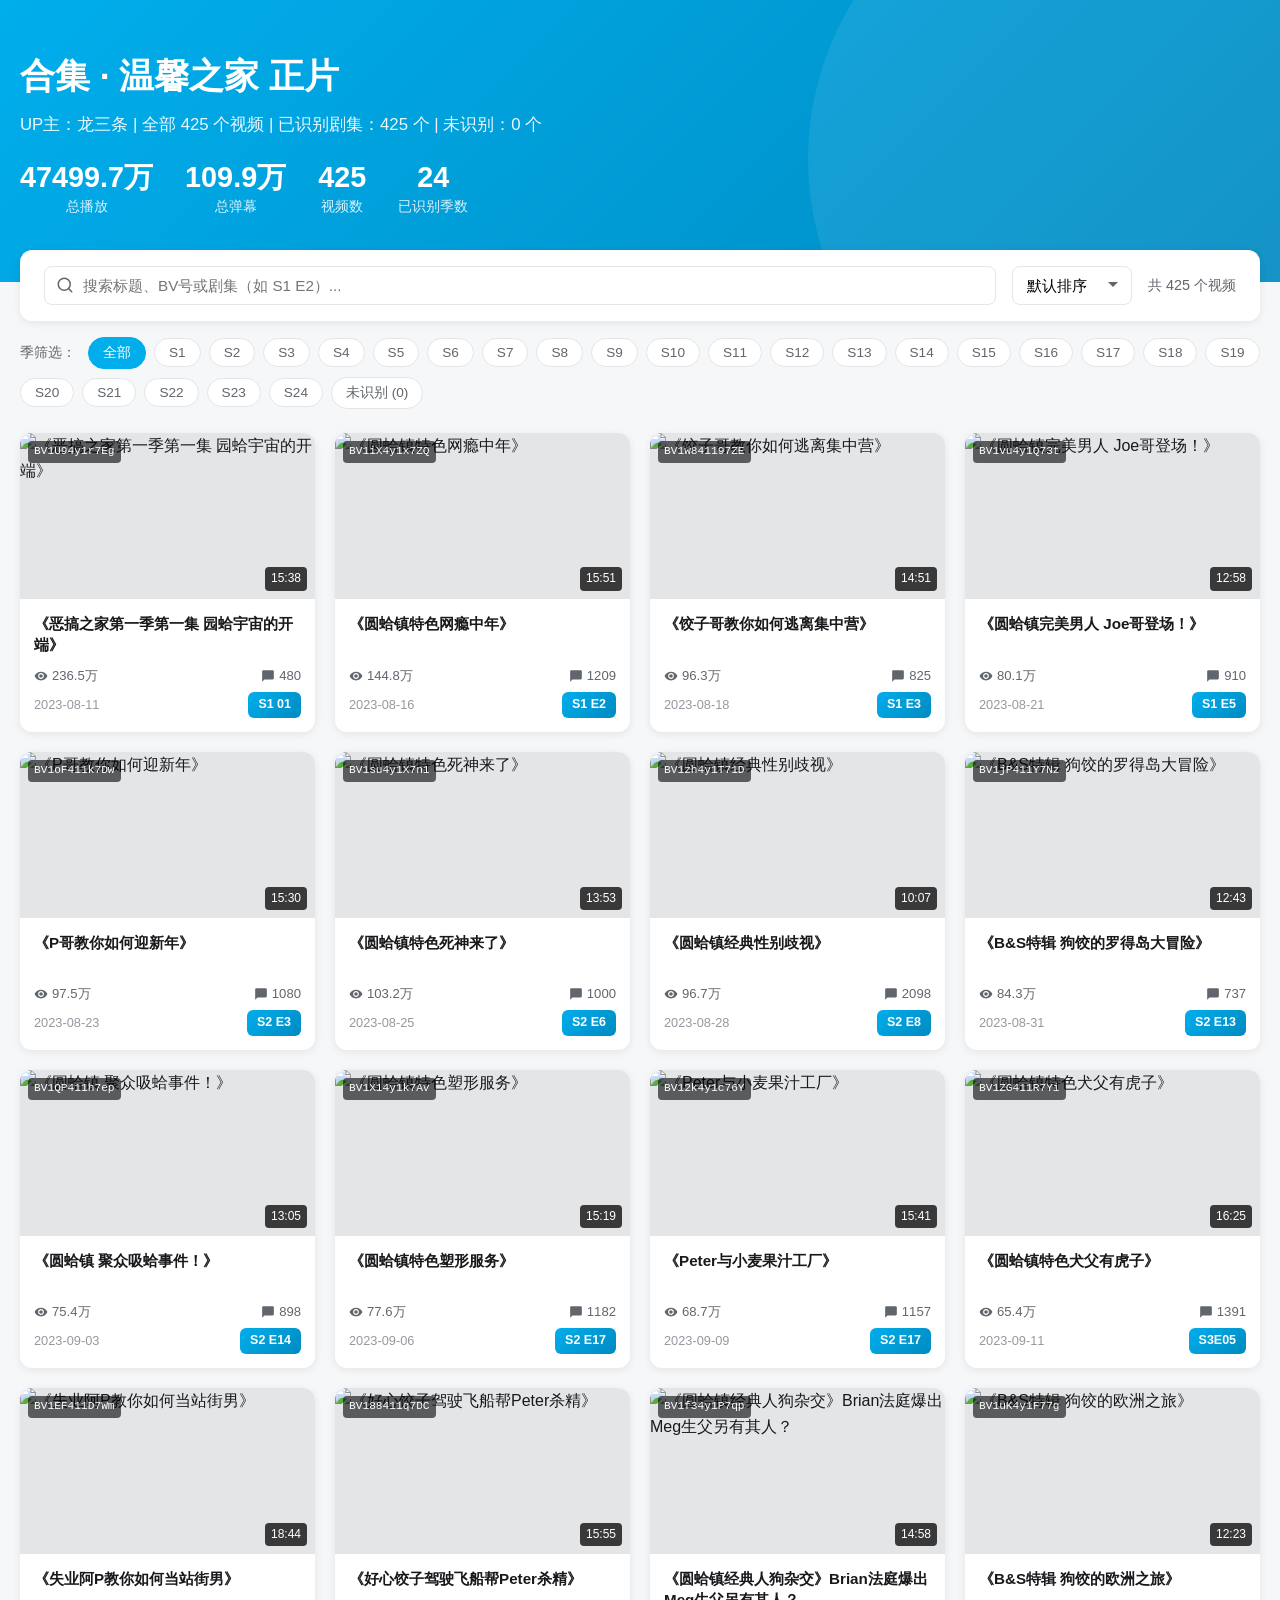
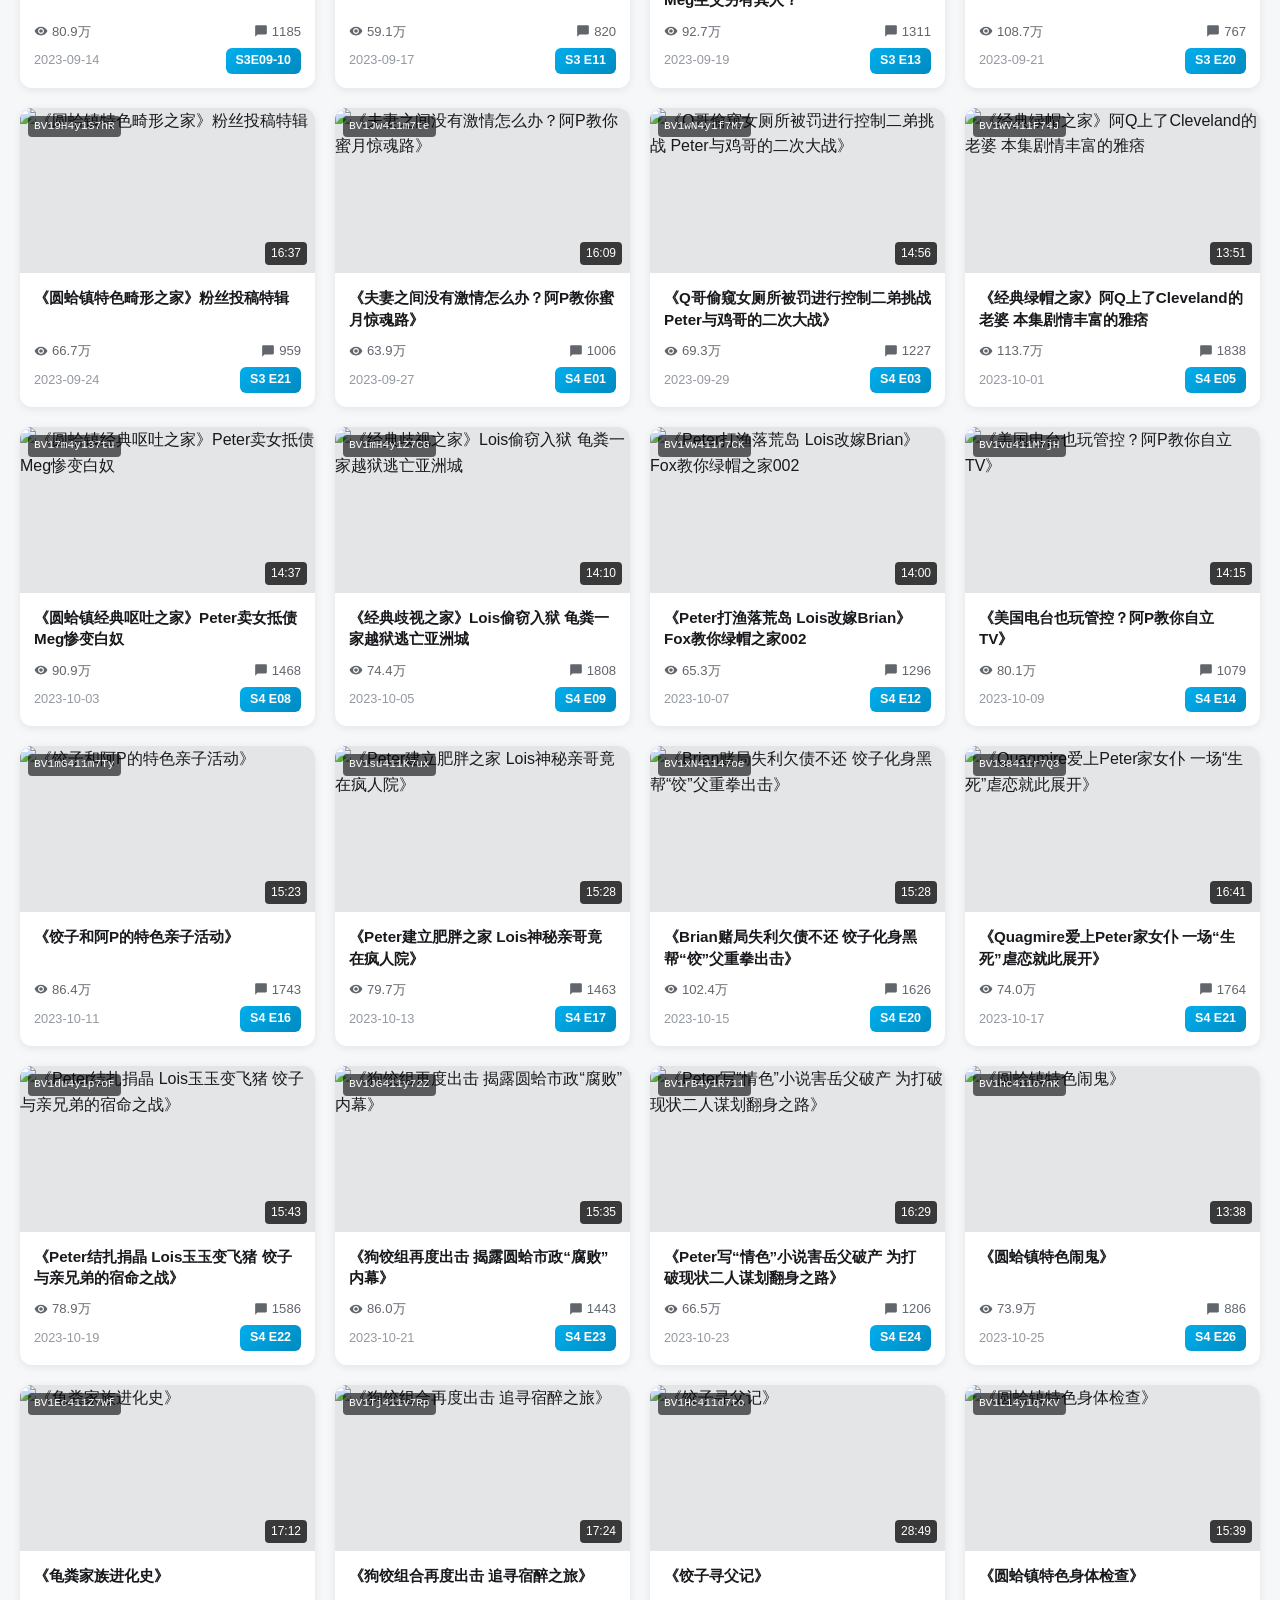
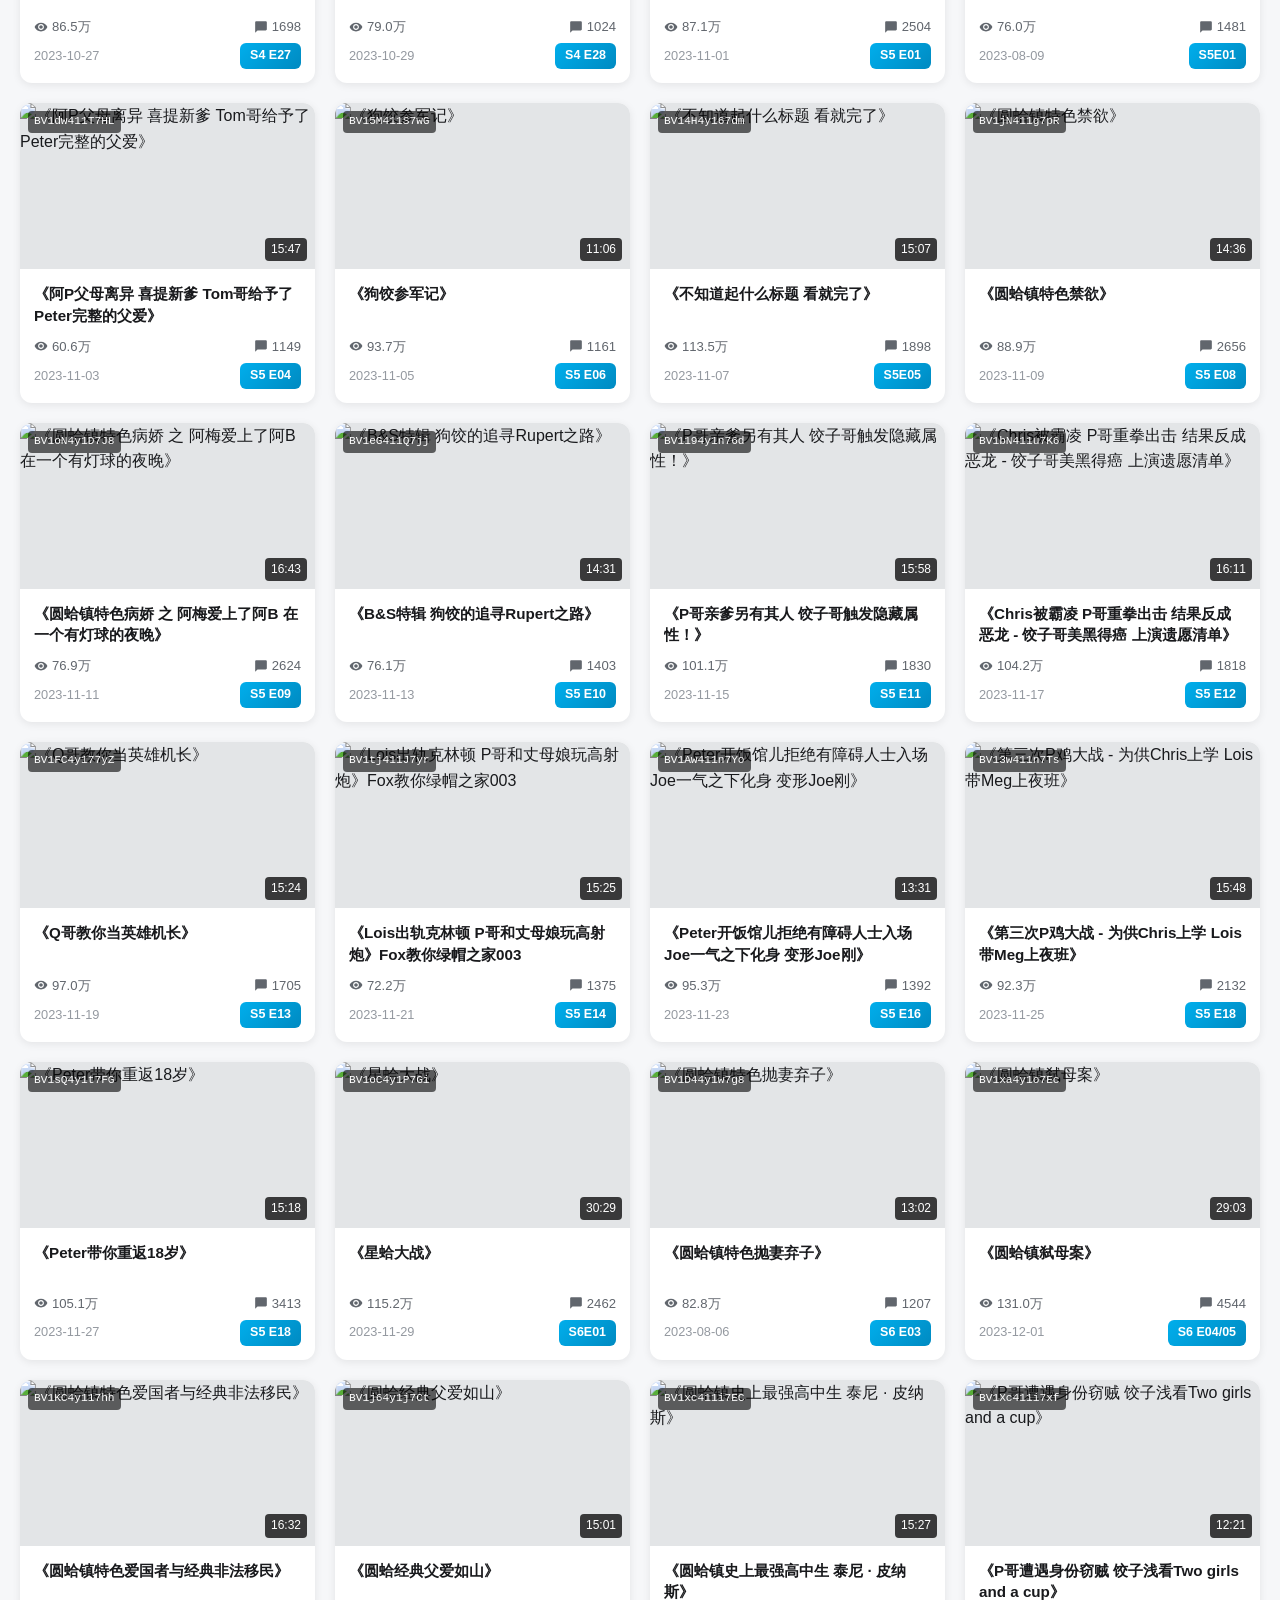
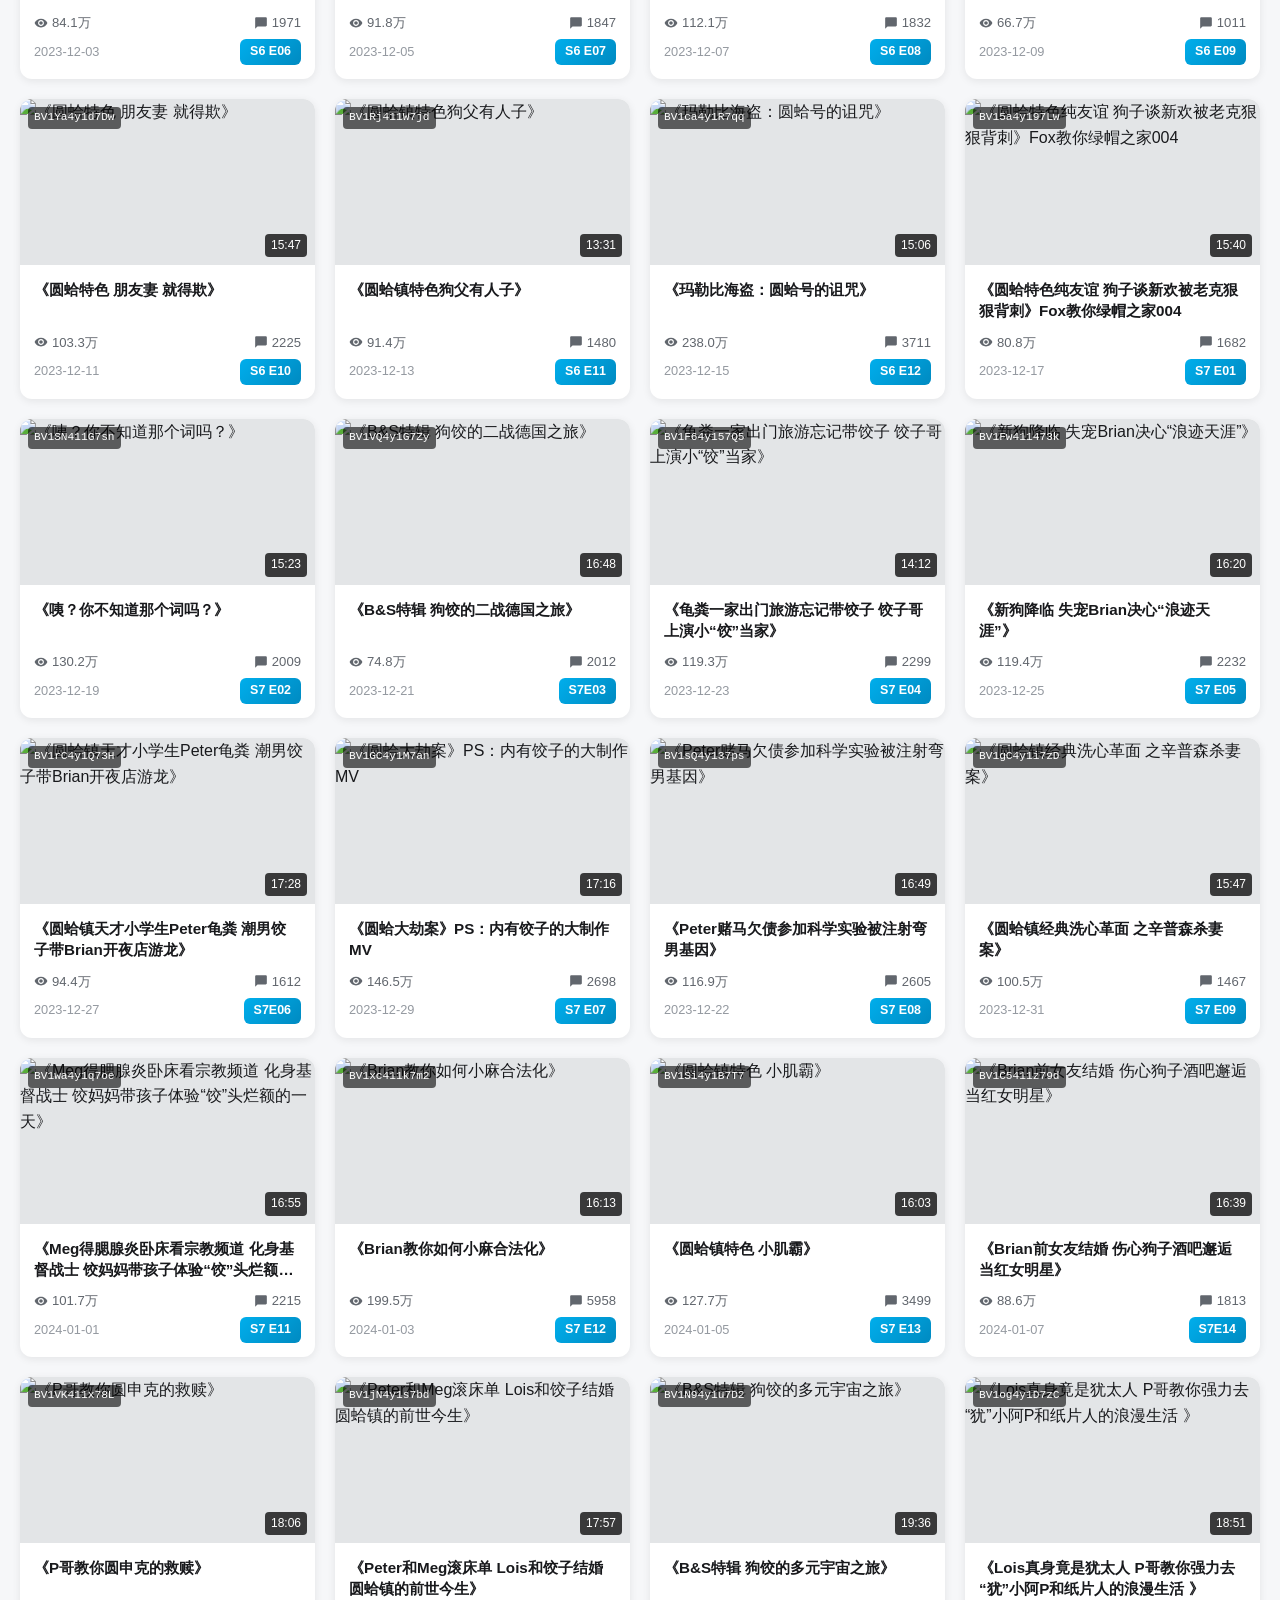
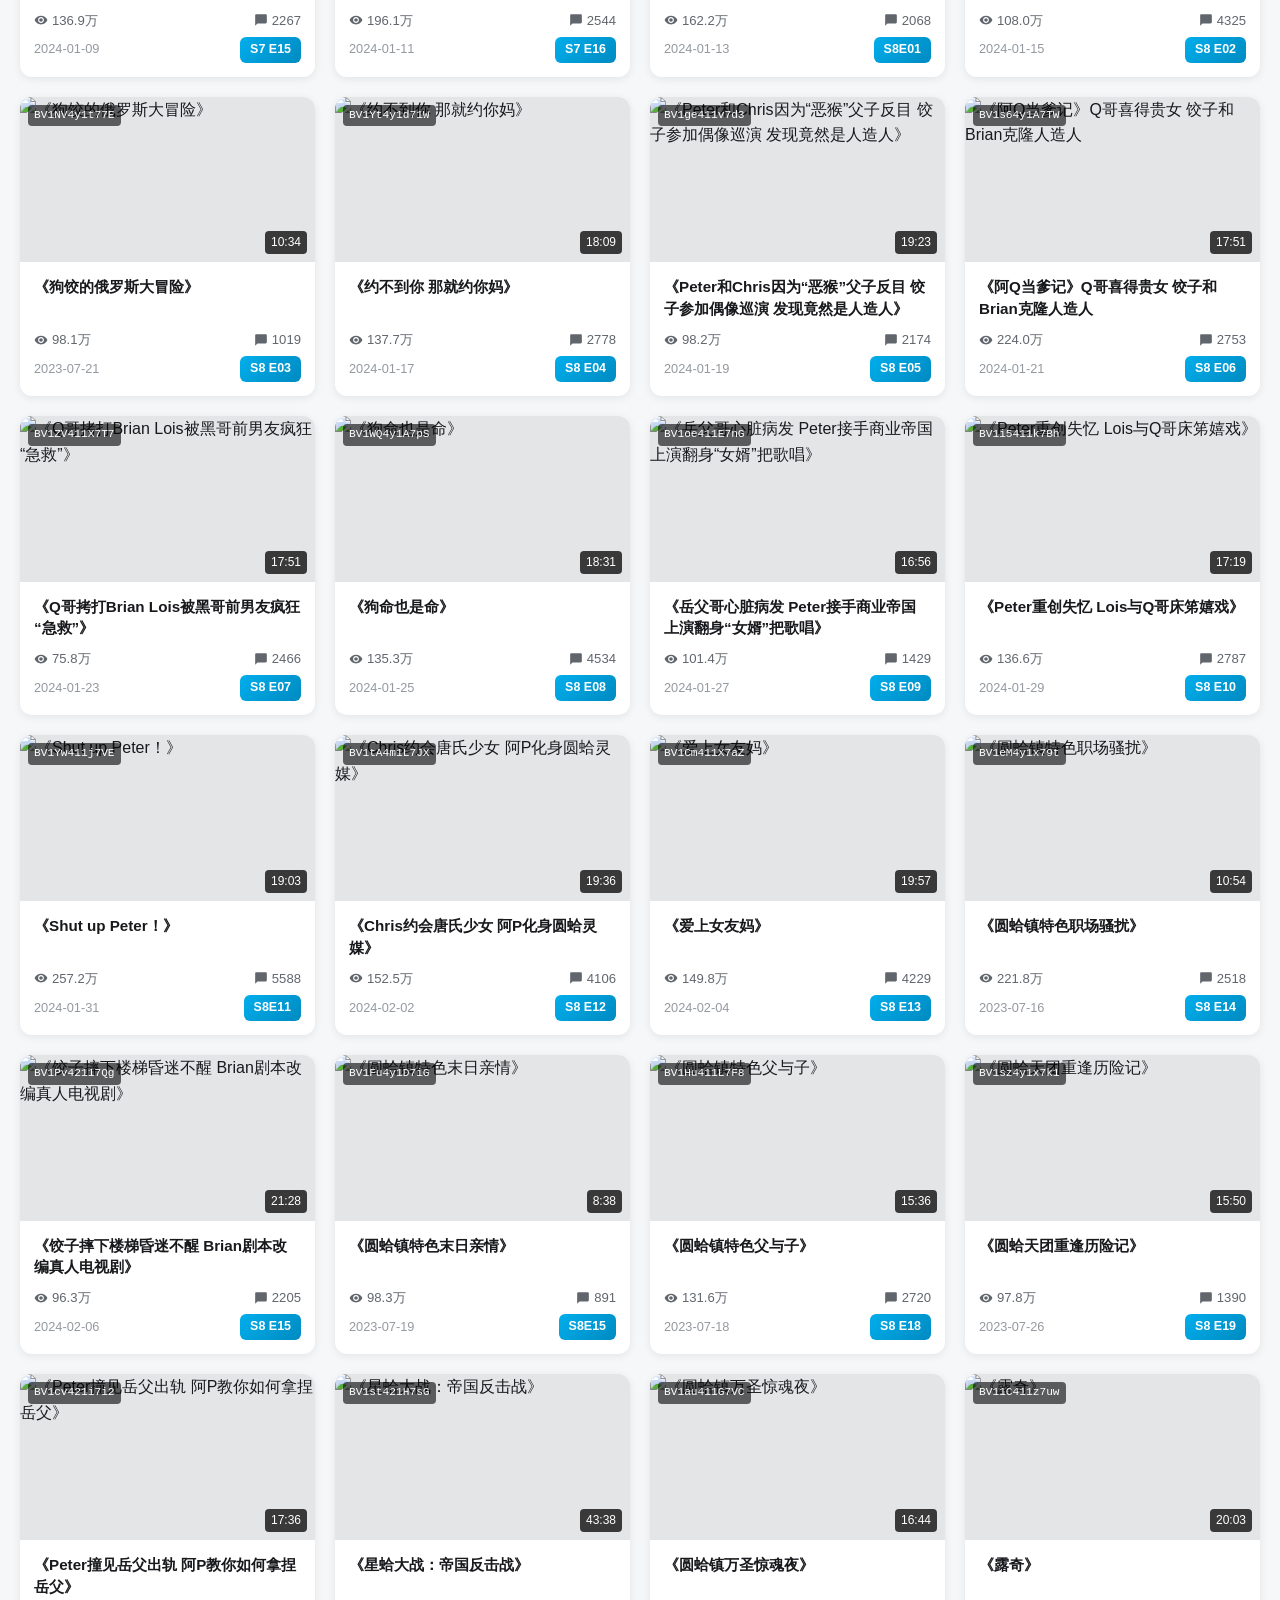
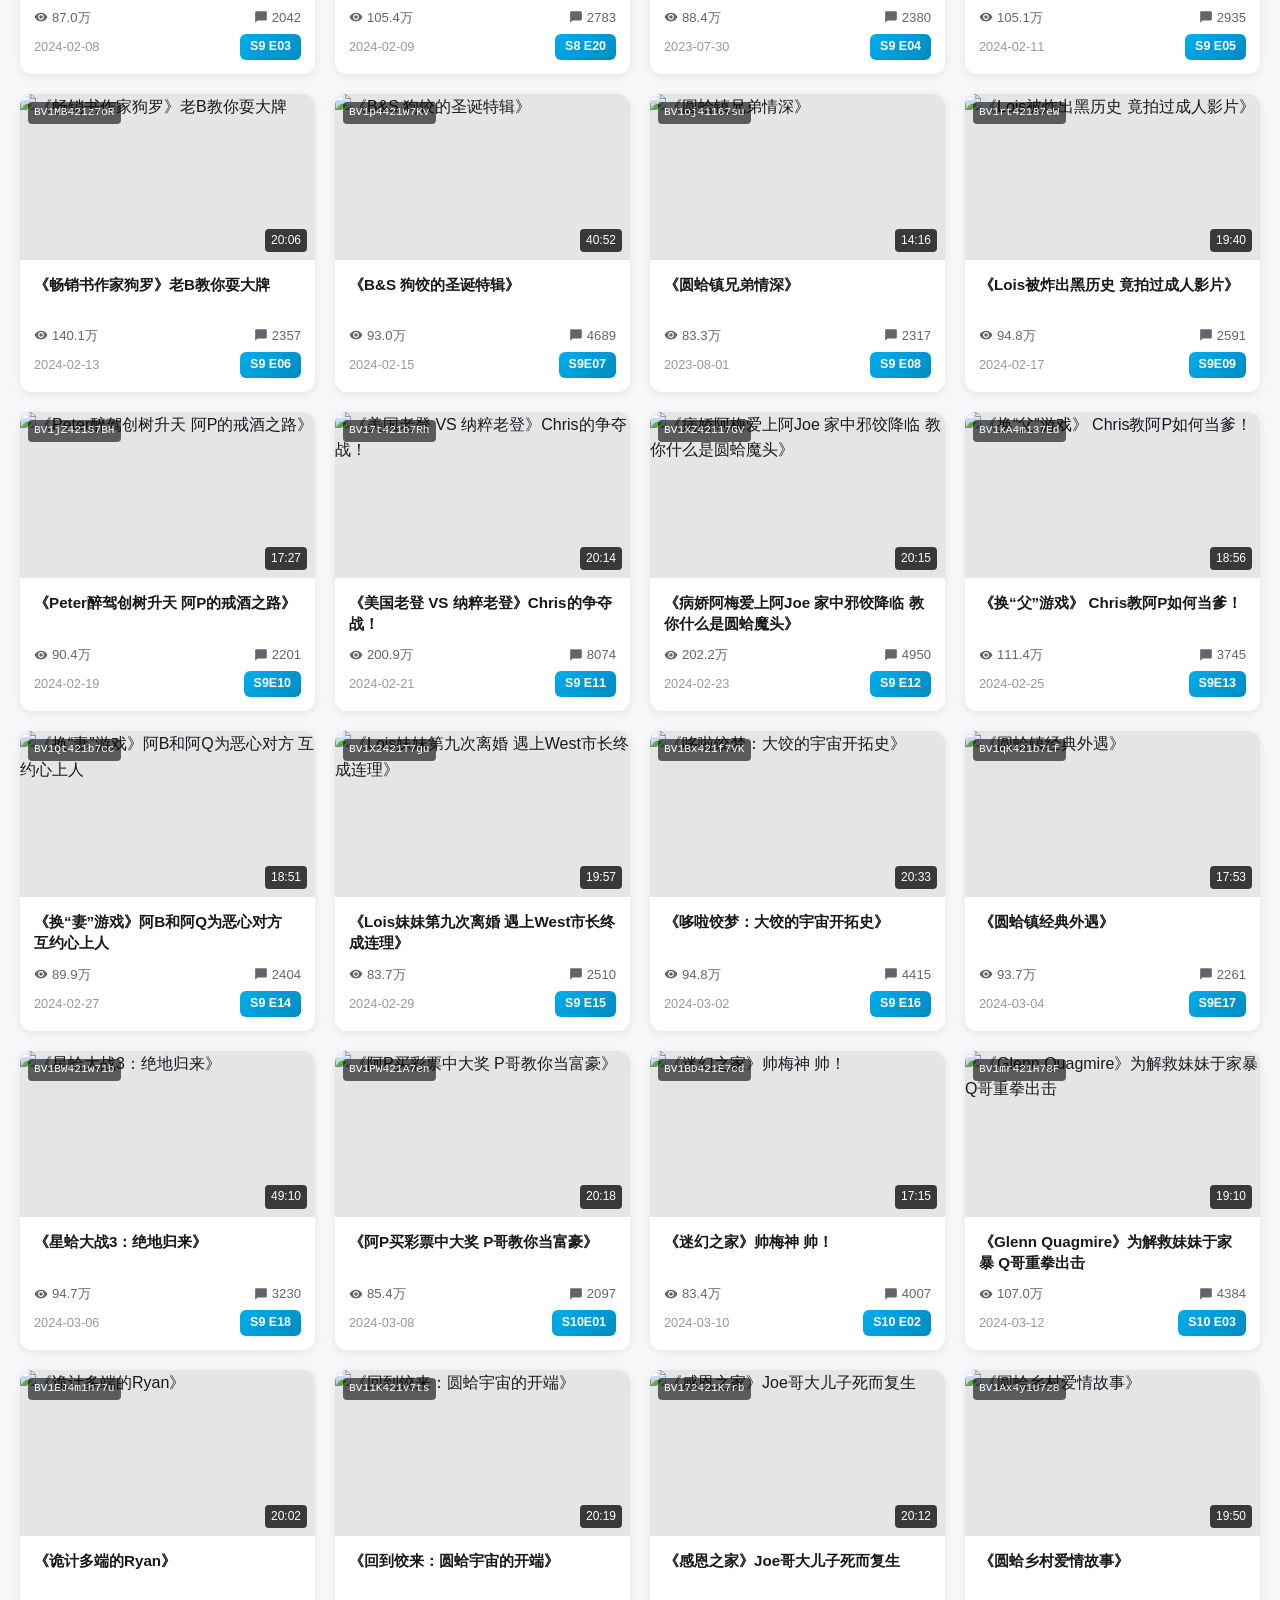
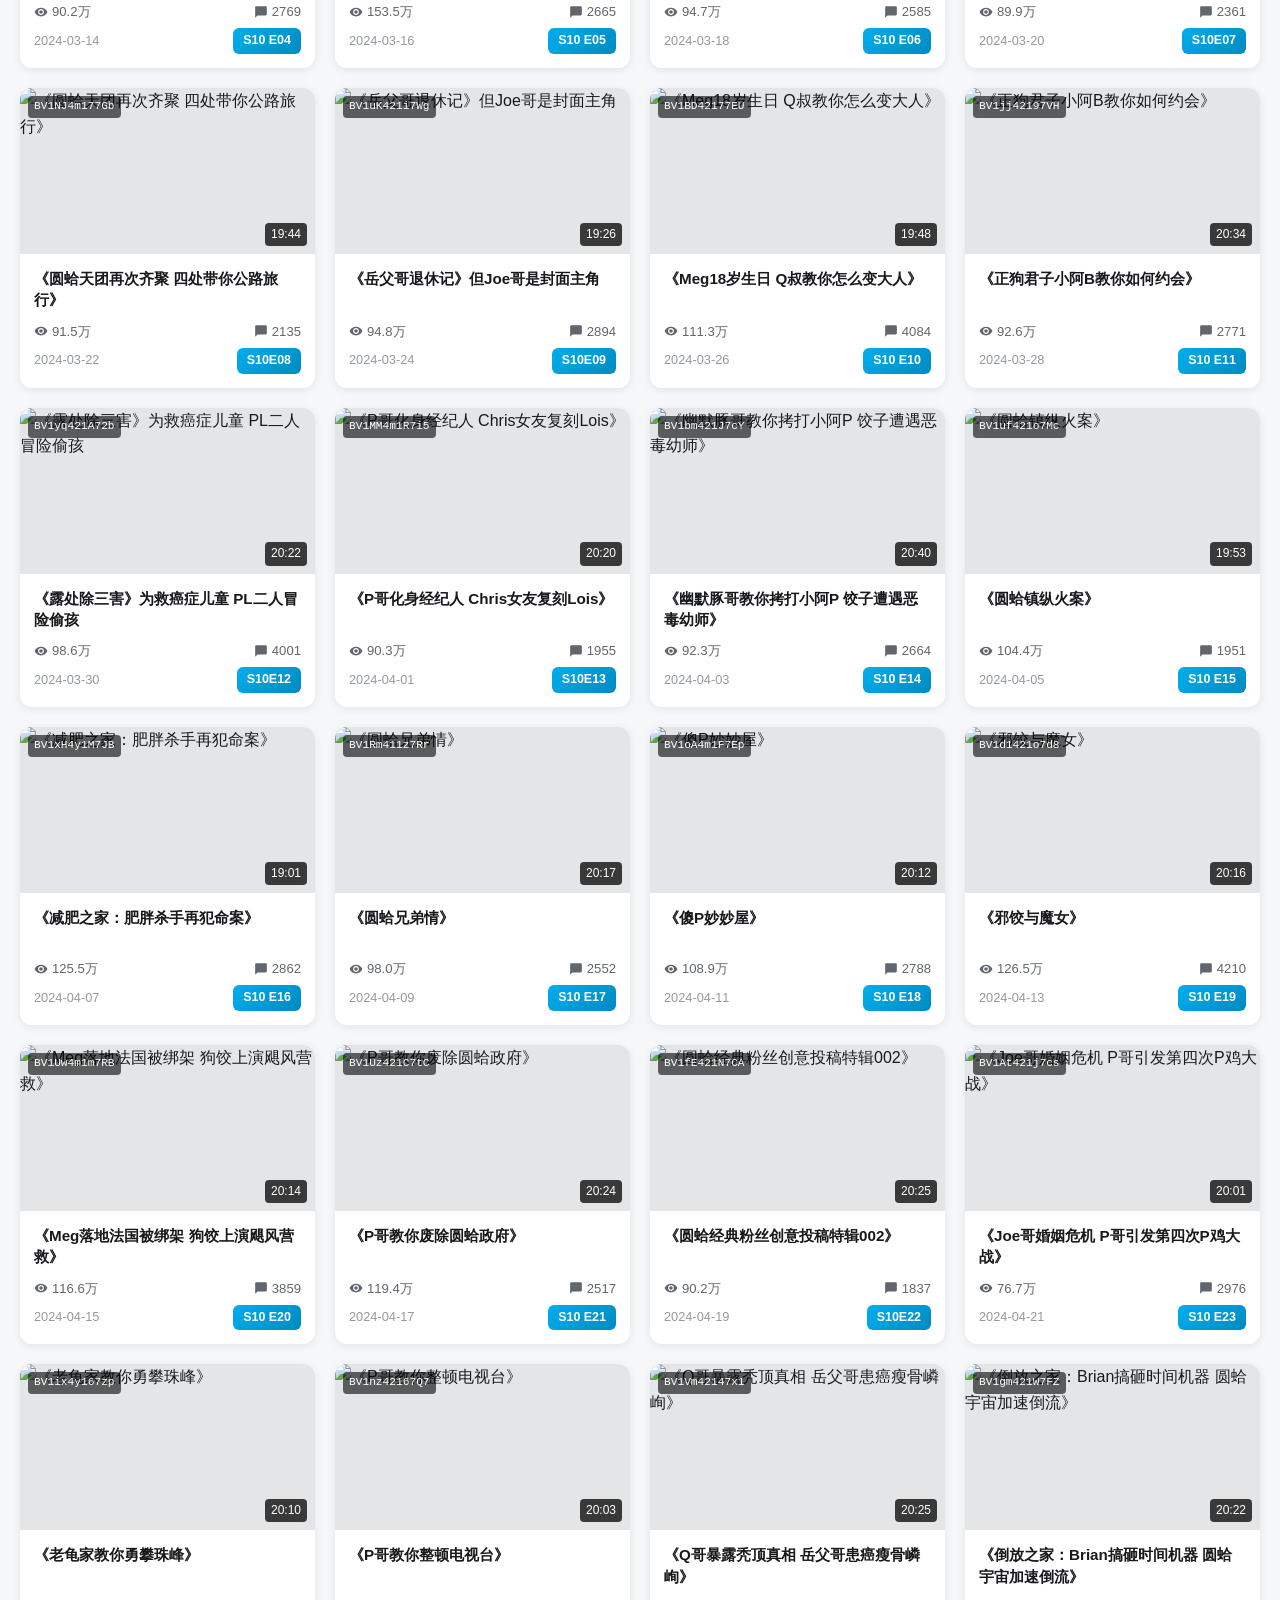
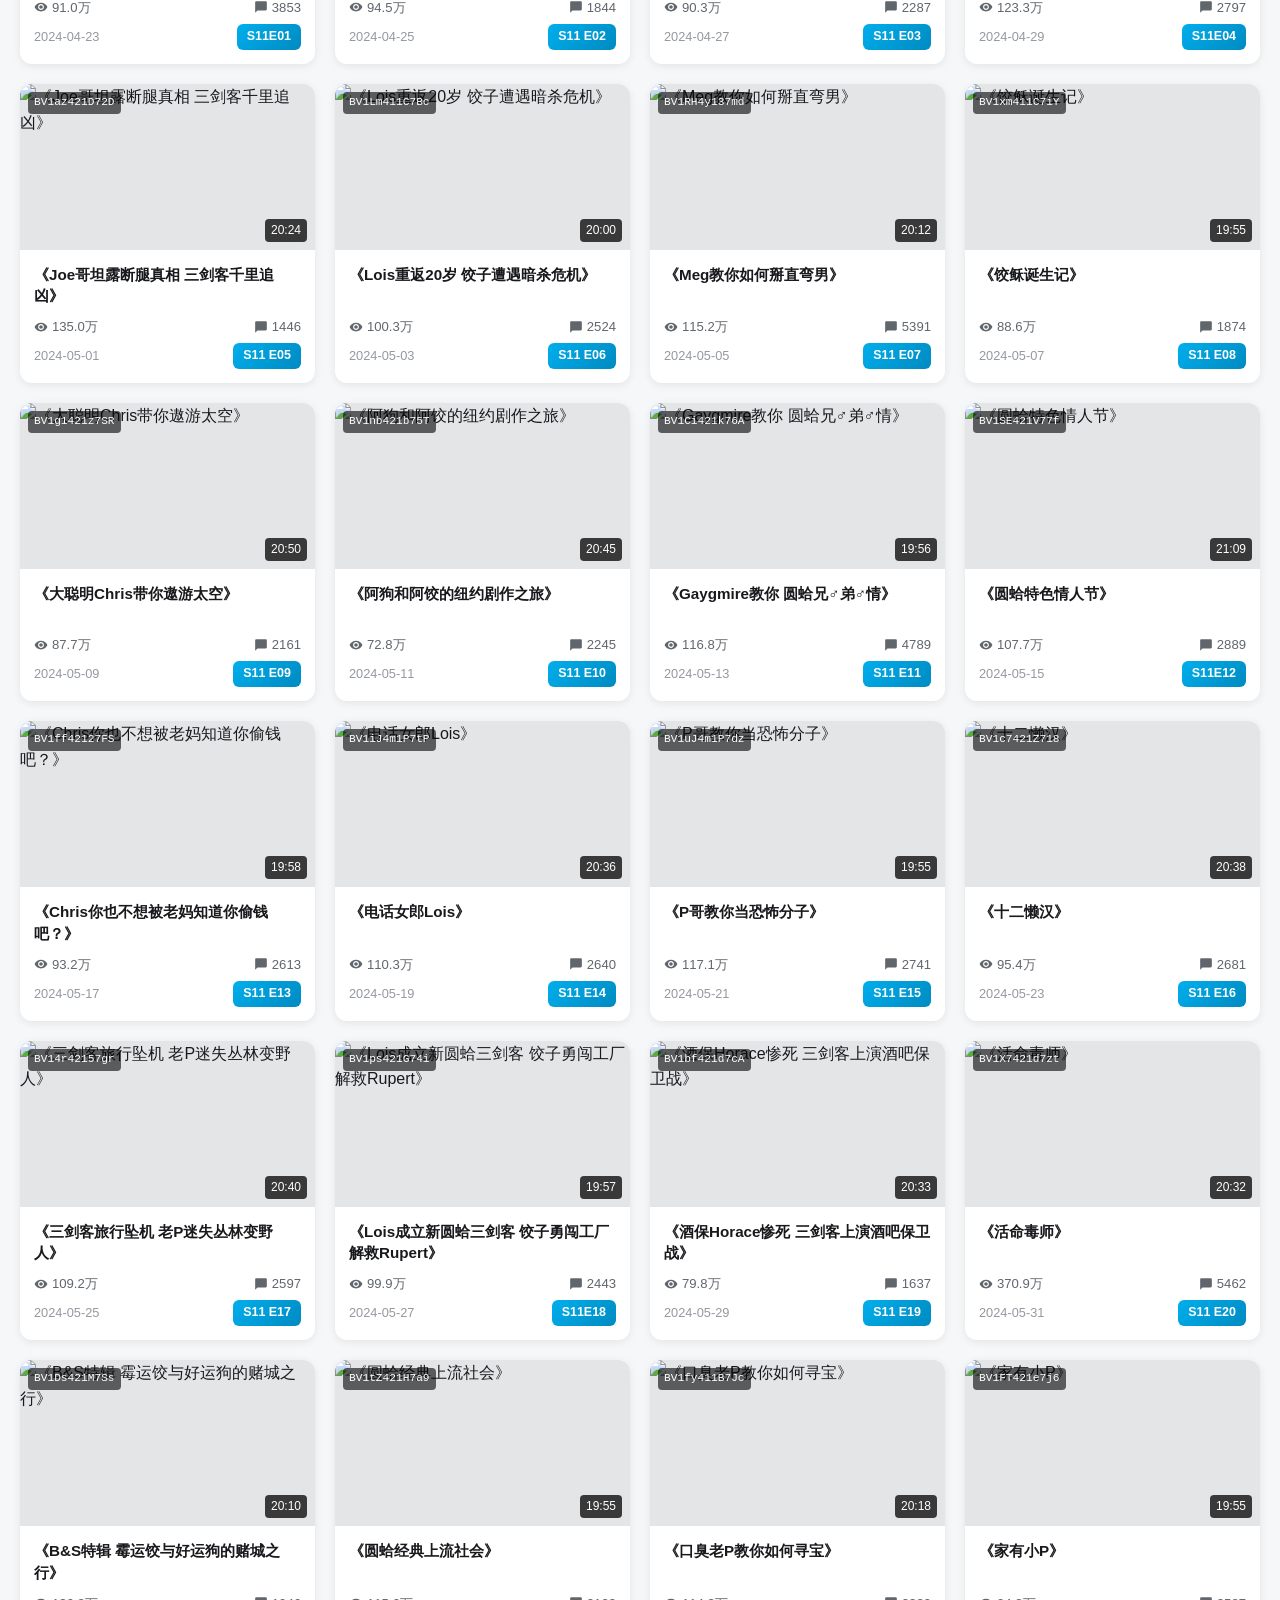
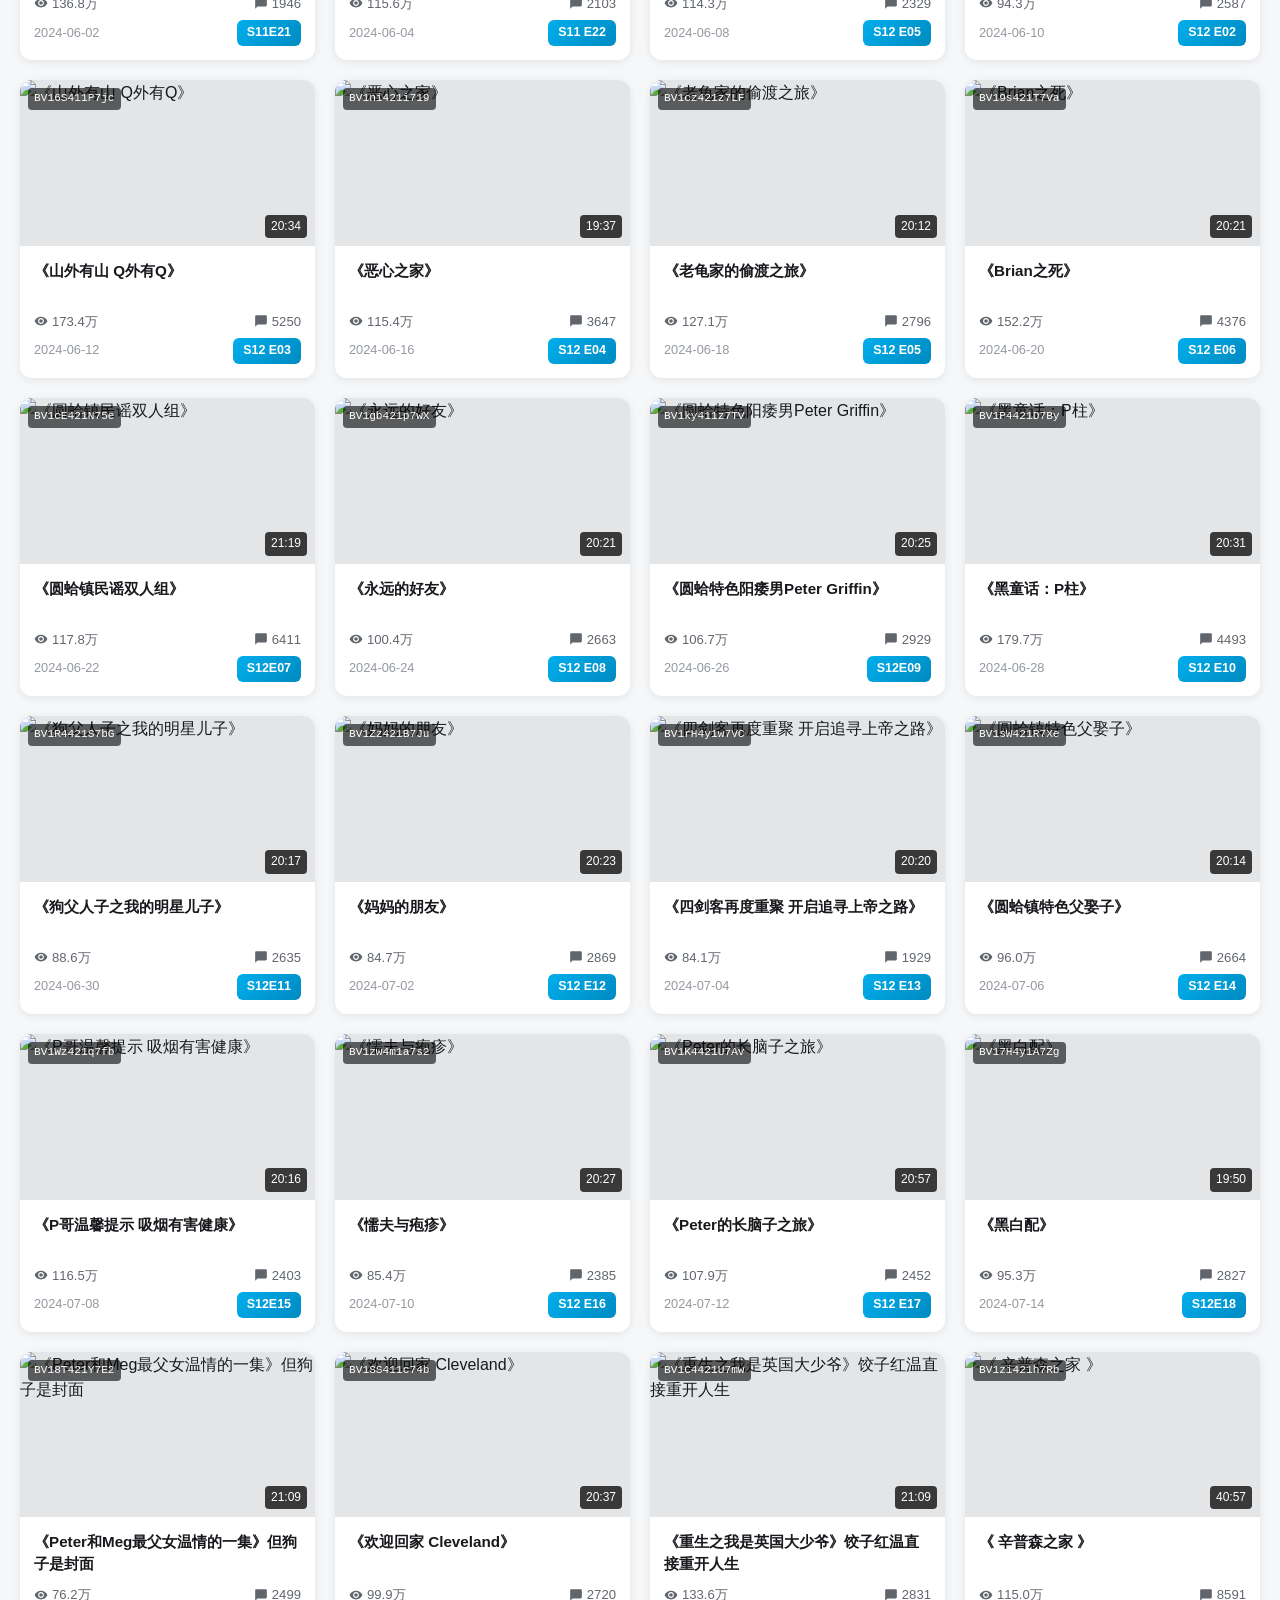
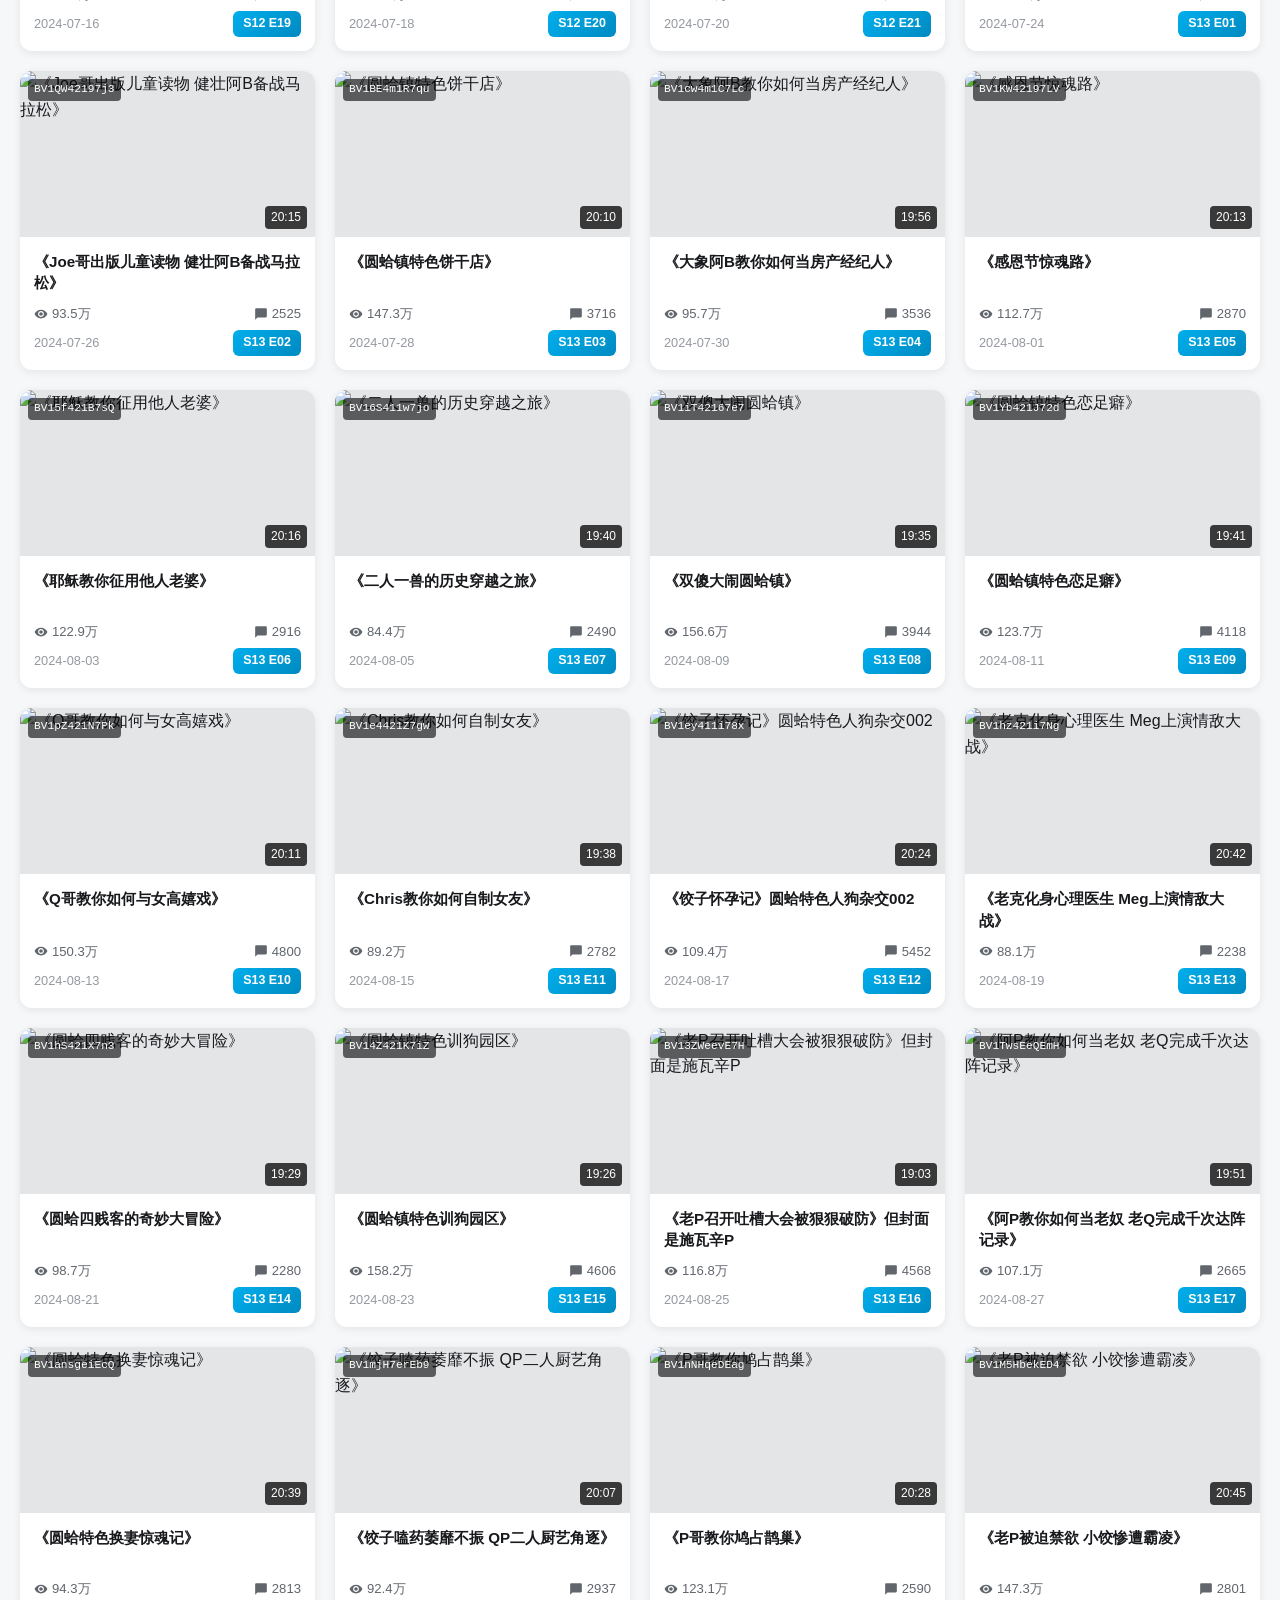
==== commit 1d8f5a08: "tools: update all seasons" ====
--- a/tools/season-viz.html
+++ b/tools/season-viz.html
@@ -3,6 +3,7 @@
 <head>
 <meta charset="UTF-8">
 <meta name="viewport" content="width=device-width, initial-scale=1.0">
+<meta name="referrer" content="no-referrer">
 <title>龙三条 - 合集·温馨之家 正片 | 视频列表（含剧集信息）</title>
 <style>
 :root {
@@ -289,7 +290,7 @@
 <header>
   <div class="container">
     <h1>合集 · 温馨之家 正片</h1>
-    <p>UP主：龙三条 | 全部 425 个视频 | 已识别剧集：361 个 | 未识别：64 个</p>
+    <p>UP主：龙三条 | 全部 425 个视频 | 已识别剧集：425 个 | 未识别：0 个</p>
     <div class="stats-bar">
       <div class="stat-item">
         <div class="stat-value">47499.7万</div>
@@ -304,7 +305,7 @@
         <div class="stat-label">视频数</div>
       </div>
       <div class="stat-item">
-        <div class="stat-value">23</div>
+        <div class="stat-value">24</div>
         <div class="stat-label">已识别季数</div>
       </div>
     </div>
@@ -348,6 +349,7 @@
     <button class="season-btn" data-season="14">S14</button>
     <button class="season-btn" data-season="15">S15</button>
     <button class="season-btn" data-season="16">S16</button>
+    <button class="season-btn" data-season="17">S17</button>
     <button class="season-btn" data-season="18">S18</button>
     <button class="season-btn" data-season="19">S19</button>
     <button class="season-btn" data-season="20">S20</button>
@@ -355,18 +357,18 @@
     <button class="season-btn" data-season="22">S22</button>
     <button class="season-btn" data-season="23">S23</button>
     <button class="season-btn" data-season="24">S24</button>
-    <button class="season-btn unidentified" data-season="unidentified">未识别 (64)</button>
+    <button class="season-btn unidentified" data-season="unidentified">未识别 (0)</button>
   </div>
 
   <div class="grid" id="videoGrid"></div>
 </div>
 
 <footer>
-  <p>数据来源于 Bilibili API & OCR 剧集识别 · 生成时间：2026-05-21 02:32</p>
+  <p>数据来源于 Bilibili API & OCR 剧集识别 · 生成时间：2026-05-21 22:19</p>
 </footer>
 
 <script>
-const videos = [{"aid": 362070593, "bvid": "BV1U94y1r7Eg", "ctime": 1691741915, "duration": 938, "enable_vt": false, "interactive_video": false, "pic": "http://i2.hdslb.com/bfs/archive/f560dff7a1cc102b54a74d4022082b7ae08c0534.jpg", "playback_position": 0, "pubdate": 1691741915, "stat": {"view": 2364531, "vt": 0, "danmaku": 480}, "state": 0, "title": "《恶搞之家第一季第一集 园蛤宇宙的开端》", "ugc_pay": 0, "vt_display": "", "is_lesson_video": 0, "link": "https://www.bilibili.com/video/BV1U94y1r7Eg", "duration_fmt": "15:38", "view_fmt": "236.5万", "danmaku_fmt": "480", "date_fmt": "2023-08-11", "pic_https": "https://i2.hdslb.com/bfs/archive/f560dff7a1cc102b54a74d4022082b7ae08c0534.jpg", "source": "S1 01", "season": 1, "episode": 1}, {"aid": 359852189, "bvid": "BV1iX4y1x7ZQ", "ctime": 1692115971, "duration": 951, "enable_vt": false, "interactive_video": false, "pic": "http://i1.hdslb.com/bfs/archive/3444ca03c61ea50c368315d37728c5518c56e304.jpg", "playback_position": 0, "pubdate": 1692115971, "stat": {"view": 1447560, "vt": 0, "danmaku": 1209}, "state": 0, "title": "《圆蛤镇特色网瘾中年》", "ugc_pay": 0, "vt_display": "", "is_lesson_video": 0, "link": "https://www.bilibili.com/video/BV1iX4y1x7ZQ", "duration_fmt": "15:51", "view_fmt": "144.8万", "danmaku_fmt": "1209", "date_fmt": "2023-08-16", "pic_https": "https://i1.hdslb.com/bfs/archive/3444ca03c61ea50c368315d37728c5518c56e304.jpg", "source": "S1 E2", "season": 1, "episode": 2}, {"aid": 232384033, "bvid": "BV1w841197ZE", "ctime": 1692270228, "duration": 891, "enable_vt": false, "interactive_video": false, "pic": "http://i1.hdslb.com/bfs/archive/a4422875c45ac042d4278c409a82ed2786722964.jpg", "playback_position": 0, "pubdate": 1692341280, "stat": {"view": 963114, "vt": 0, "danmaku": 825}, "state": 0, "title": "《饺子哥教你如何逃离集中营》", "ugc_pay": 0, "vt_display": "", "is_lesson_video": 0, "link": "https://www.bilibili.com/video/BV1w841197ZE", "duration_fmt": "14:51", "view_fmt": "96.3万", "danmaku_fmt": "825", "date_fmt": "2023-08-18", "pic_https": "https://i1.hdslb.com/bfs/archive/a4422875c45ac042d4278c409a82ed2786722964.jpg", "source": "S1 E3", "season": 1, "episode": 3}, {"aid": 830003962, "bvid": "BV1vu4y1Q73t", "ctime": 1692584420, "duration": 778, "enable_vt": false, "interactive_video": false, "pic": "http://i0.hdslb.com/bfs/archive/5861e3a91c532e8cbf28353329f1ff395d712209.jpg", "playback_position": 0, "pubdate": 1692585865, "stat": {"view": 800721, "vt": 0, "danmaku": 910}, "state": 0, "title": "《圆蛤镇完美男人 Joe哥登场！》", "ugc_pay": 0, "vt_display": "", "is_lesson_video": 0, "link": "https://www.bilibili.com/video/BV1vu4y1Q73t", "duration_fmt": "12:58", "view_fmt": "80.1万", "danmaku_fmt": "910", "date_fmt": "2023-08-21", "pic_https": "https://i0.hdslb.com/bfs/archive/5861e3a91c532e8cbf28353329f1ff395d712209.jpg", "source": "S1 E5", "season": 1, "episode": 5}, {"aid": 275008411, "bvid": "BV1oF411k7Dw", "ctime": 1692730512, "duration": 930, "enable_vt": false, "interactive_video": false, "pic": "http://i0.hdslb.com/bfs/archive/3c745fdde7cab5cc904be3f20a6bca0a7d5b56d1.jpg", "playback_position": 0, "pubdate": 1692765300, "stat": {"view": 975126, "vt": 0, "danmaku": 1080}, "state": 0, "title": "《P哥教你如何迎新年》", "ugc_pay": 0, "vt_display": "", "is_lesson_video": 0, "link": "https://www.bilibili.com/video/BV1oF411k7Dw", "duration_fmt": "15:30", "view_fmt": "97.5万", "danmaku_fmt": "1080", "date_fmt": "2023-08-23", "pic_https": "https://i0.hdslb.com/bfs/archive/3c745fdde7cab5cc904be3f20a6bca0a7d5b56d1.jpg", "source": "S2 E3", "season": 2, "episode": 3}, {"aid": 830161447, "bvid": "BV1su4y1X7n1", "ctime": 1692959502, "duration": 833, "enable_vt": false, "interactive_video": false, "pic": "http://i2.hdslb.com/bfs/archive/f2ad030ba26847218f46e5795b24840cd0dd2f3b.jpg", "playback_position": 0, "pubdate": 1692959502, "stat": {"view": 1032274, "vt": 0, "danmaku": 1000}, "state": 0, "title": "《圆蛤镇特色死神来了》", "ugc_pay": 0, "vt_display": "", "is_lesson_video": 0, "link": "https://www.bilibili.com/video/BV1su4y1X7n1", "duration_fmt": "13:53", "view_fmt": "103.2万", "danmaku_fmt": "1000", "date_fmt": "2023-08-25", "pic_https": "https://i2.hdslb.com/bfs/archive/f2ad030ba26847218f46e5795b24840cd0dd2f3b.jpg", "source": "S2 E6", "season": 2, "episode": 6}, {"aid": 617788162, "bvid": "BV1zh4y1T71D", "ctime": 1693070811, "duration": 607, "enable_vt": false, "interactive_video": false, "pic": "http://i2.hdslb.com/bfs/archive/80896a50b52c6a2b678bb5f8aeec87c527142bb2.jpg", "playback_position": 0, "pubdate": 1693192500, "stat": {"view": 966771, "vt": 0, "danmaku": 2098}, "state": 0, "title": "《圆蛤镇经典性别歧视》", "ugc_pay": 0, "vt_display": "", "is_lesson_video": 0, "link": "https://www.bilibili.com/video/BV1zh4y1T71D", "duration_fmt": "10:07", "view_fmt": "96.7万", "danmaku_fmt": "2098", "date_fmt": "2023-08-28", "pic_https": "https://i2.hdslb.com/bfs/archive/80896a50b52c6a2b678bb5f8aeec87c527142bb2.jpg", "source": "S2 E8", "season": 2, "episode": 8}, {"aid": 317827347, "bvid": "BV1jP411Y7Nz", "ctime": 1693308652, "duration": 763, "enable_vt": false, "interactive_video": false, "pic": "http://i2.hdslb.com/bfs/archive/0556ac748db76d9584dca667795ca2e22c21be96.jpg", "playback_position": 0, "pubdate": 1693448460, "stat": {"view": 842853, "vt": 0, "danmaku": 737}, "state": 0, "title": "《B&S特辑 狗饺的罗得岛大冒险》", "ugc_pay": 0, "vt_display": "", "is_lesson_video": 0, "link": "https://www.bilibili.com/video/BV1jP411Y7Nz", "duration_fmt": "12:43", "view_fmt": "84.3万", "danmaku_fmt": "737", "date_fmt": "2023-08-31", "pic_https": "https://i2.hdslb.com/bfs/archive/0556ac748db76d9584dca667795ca2e22c21be96.jpg", "source": "S2 E13", "season": 2, "episode": 13}, {"aid": 318110291, "bvid": "BV1QP411h7ep", "ctime": 1693640035, "duration": 785, "enable_vt": false, "interactive_video": false, "pic": "http://i0.hdslb.com/bfs/archive/b4ae1c3df81bfa2d2b4a5fb97bd1409ba9ea6054.jpg", "playback_position": 0, "pubdate": 1693710600, "stat": {"view": 753725, "vt": 0, "danmaku": 898}, "state": 0, "title": "《圆蛤镇 聚众吸蛤事件！》", "ugc_pay": 0, "vt_display": "", "is_lesson_video": 0, "link": "https://www.bilibili.com/video/BV1QP411h7ep", "duration_fmt": "13:05", "view_fmt": "75.4万", "danmaku_fmt": "898", "date_fmt": "2023-09-03", "pic_https": "https://i0.hdslb.com/bfs/archive/b4ae1c3df81bfa2d2b4a5fb97bd1409ba9ea6054.jpg", "source": "S2 E14", "season": 2, "episode": 14}, {"aid": 788143455, "bvid": "BV1X14y1k7Av", "ctime": 1693920138, "duration": 919, "enable_vt": false, "interactive_video": false, "pic": "http://i0.hdslb.com/bfs/archive/9b0dabf1201b8bec40591cc412619589432e54dc.jpg", "playback_position": 0, "pubdate": 1693965660, "stat": {"view": 776447, "vt": 0, "danmaku": 1182}, "state": 0, "title": "《圆蛤镇特色塑形服务》", "ugc_pay": 0, "vt_display": "", "is_lesson_video": 0, "link": "https://www.bilibili.com/video/BV1X14y1k7Av", "duration_fmt": "15:19", "view_fmt": "77.6万", "danmaku_fmt": "1182", "date_fmt": "2023-09-06", "pic_https": "https://i0.hdslb.com/bfs/archive/9b0dabf1201b8bec40591cc412619589432e54dc.jpg", "source": "S2 E17", "season": 2, "episode": 17}, {"aid": 745841081, "bvid": "BV12k4y1c76Y", "ctime": 1694195674, "duration": 941, "enable_vt": false, "interactive_video": false, "pic": "http://i0.hdslb.com/bfs/archive/e1b01e7e80c6261640bf5dc27df3a771d67fd873.jpg", "playback_position": 0, "pubdate": 1694222700, "stat": {"view": 687007, "vt": 0, "danmaku": 1157}, "state": 0, "title": "《Peter与小麦果汁工厂》", "ugc_pay": 0, "vt_display": "", "is_lesson_video": 0, "link": "https://www.bilibili.com/video/BV12k4y1c76Y", "duration_fmt": "15:41", "view_fmt": "68.7万", "danmaku_fmt": "1157", "date_fmt": "2023-09-09", "pic_https": "https://i0.hdslb.com/bfs/archive/e1b01e7e80c6261640bf5dc27df3a771d67fd873.jpg", "source": "S2 E17", "season": 2, "episode": 17}, {"aid": 405777296, "bvid": "BV1ZG411R7Yi", "ctime": 1694435272, "duration": 985, "enable_vt": false, "interactive_video": false, "pic": "http://i2.hdslb.com/bfs/archive/ce3fa4de27a88253561336b1ce25f0957b4091e3.jpg", "playback_position": 0, "pubdate": 1694435272, "stat": {"view": 653653, "vt": 0, "danmaku": 1391}, "state": 0, "title": "《圆蛤镇特色犬父有虎子》", "ugc_pay": 0, "vt_display": "", "is_lesson_video": 0, "link": "https://www.bilibili.com/video/BV1ZG411R7Yi", "duration_fmt": "16:25", "view_fmt": "65.4万", "danmaku_fmt": "1391", "date_fmt": "2023-09-11", "pic_https": "https://i2.hdslb.com/bfs/archive/ce3fa4de27a88253561336b1ce25f0957b4091e3.jpg", "source": "", "season": null, "episode": null}, {"aid": 275882063, "bvid": "BV1EF411D7Wm", "ctime": 1694694295, "duration": 1124, "enable_vt": false, "interactive_video": false, "pic": "http://i0.hdslb.com/bfs/archive/b7f0315ca0552273e7912edd43a04ab44e527297.jpg", "playback_position": 0, "pubdate": 1694694294, "stat": {"view": 809053, "vt": 0, "danmaku": 1185}, "state": 0, "title": "《失业阿P教你如何当站街男》", "ugc_pay": 0, "vt_display": "", "is_lesson_video": 0, "link": "https://www.bilibili.com/video/BV1EF411D7Wm", "duration_fmt": "18:44", "view_fmt": "80.9万", "danmaku_fmt": "1185", "date_fmt": "2023-09-14", "pic_https": "https://i0.hdslb.com/bfs/archive/b7f0315ca0552273e7912edd43a04ab44e527297.jpg", "source": "", "season": null, "episode": null}, {"aid": 233514259, "bvid": "BV188411q7DC", "ctime": 1694879729, "duration": 955, "enable_vt": false, "interactive_video": false, "pic": "http://i2.hdslb.com/bfs/archive/3137c9283c84ebe2ef7f34cc4d8e602c2f77a1cc.jpg", "playback_position": 0, "pubdate": 1694920200, "stat": {"view": 591065, "vt": 0, "danmaku": 820}, "state": 0, "title": "《好心饺子驾驶飞船帮Peter杀精》", "ugc_pay": 0, "vt_display": "", "is_lesson_video": 0, "link": "https://www.bilibili.com/video/BV188411q7DC", "duration_fmt": "15:55", "view_fmt": "59.1万", "danmaku_fmt": "820", "date_fmt": "2023-09-17", "pic_https": "https://i2.hdslb.com/bfs/archive/3137c9283c84ebe2ef7f34cc4d8e602c2f77a1cc.jpg", "source": "S3 E11", "season": 3, "episode": 11}, {"aid": 831159337, "bvid": "BV1f34y1P7qp", "ctime": 1695118543, "duration": 898, "enable_vt": false, "interactive_video": false, "pic": "http://i2.hdslb.com/bfs/archive/71f2bac05dec857cc6d70a6899b7c6c4b08aa54b.jpg", "playback_position": 0, "pubdate": 1695118543, "stat": {"view": 927002, "vt": 0, "danmaku": 1311}, "state": 0, "title": "《圆蛤镇经典人狗杂交》Brian法庭爆出Meg生父另有其人？", "ugc_pay": 0, "vt_display": "", "is_lesson_video": 0, "link": "https://www.bilibili.com/video/BV1f34y1P7qp", "duration_fmt": "14:58", "view_fmt": "92.7万", "danmaku_fmt": "1311", "date_fmt": "2023-09-19", "pic_https": "https://i2.hdslb.com/bfs/archive/71f2bac05dec857cc6d70a6899b7c6c4b08aa54b.jpg", "source": "S3 E13", "season": 3, "episode": 13}, {"aid": 873735987, "bvid": "BV1uK4y1F77g", "ctime": 1695298682, "duration": 743, "enable_vt": false, "interactive_video": false, "pic": "http://i0.hdslb.com/bfs/archive/3deeccf266a6c6079ac8a5904f2fb3e66f2ef52f.jpg", "playback_position": 0, "pubdate": 1695298682, "stat": {"view": 1087427, "vt": 0, "danmaku": 767}, "state": 0, "title": "《B&S特辑 狗饺的欧洲之旅》", "ugc_pay": 0, "vt_display": "", "is_lesson_video": 0, "link": "https://www.bilibili.com/video/BV1uK4y1F77g", "duration_fmt": "12:23", "view_fmt": "108.7万", "danmaku_fmt": "767", "date_fmt": "2023-09-21", "pic_https": "https://i0.hdslb.com/bfs/archive/3deeccf266a6c6079ac8a5904f2fb3e66f2ef52f.jpg", "source": "S3 E20", "season": 3, "episode": 20}, {"aid": 961274714, "bvid": "BV19H4y1S7hR", "ctime": 1695473309, "duration": 997, "enable_vt": false, "interactive_video": false, "pic": "http://i2.hdslb.com/bfs/archive/ee307066ffeae20652113573300365d1bc98b26a.jpg", "playback_position": 0, "pubdate": 1695519120, "stat": {"view": 667442, "vt": 0, "danmaku": 959}, "state": 0, "title": "《圆蛤镇特色畸形之家》粉丝投稿特辑", "ugc_pay": 0, "vt_display": "", "is_lesson_video": 0, "link": "https://www.bilibili.com/video/BV19H4y1S7hR", "duration_fmt": "16:37", "view_fmt": "66.7万", "danmaku_fmt": "959", "date_fmt": "2023-09-24", "pic_https": "https://i2.hdslb.com/bfs/archive/ee307066ffeae20652113573300365d1bc98b26a.jpg", "source": "S3 E21", "season": 3, "episode": 21}, {"aid": 318909152, "bvid": "BV1Jw411m7te", "ctime": 1695721740, "duration": 969, "enable_vt": false, "interactive_video": false, "pic": "http://i1.hdslb.com/bfs/archive/eeb92c43f9948fe49370240265804dd1ce5e0955.jpg", "playback_position": 0, "pubdate": 1695784740, "stat": {"view": 638704, "vt": 0, "danmaku": 1006}, "state": 0, "title": "《夫妻之间没有激情怎么办？阿P教你蜜月惊魂路》", "ugc_pay": 0, "vt_display": "", "is_lesson_video": 0, "link": "https://www.bilibili.com/video/BV1Jw411m7te", "duration_fmt": "16:09", "view_fmt": "63.9万", "danmaku_fmt": "1006", "date_fmt": "2023-09-27", "pic_https": "https://i1.hdslb.com/bfs/archive/eeb92c43f9948fe49370240265804dd1ce5e0955.jpg", "source": "S4 E01", "season": 4, "episode": 1}, {"aid": 874077978, "bvid": "BV1wN4y1f7M7", "ctime": 1695980720, "duration": 896, "enable_vt": false, "interactive_video": false, "pic": "http://i2.hdslb.com/bfs/archive/f9b4be1da552b52993f66a62927ccff207de59d4.jpg", "playback_position": 0, "pubdate": 1695980720, "stat": {"view": 692939, "vt": 0, "danmaku": 1227}, "state": 0, "title": "《Q哥偷窥女厕所被罚进行控制二弟挑战 Peter与鸡哥的二次大战》", "ugc_pay": 0, "vt_display": "", "is_lesson_video": 0, "link": "https://www.bilibili.com/video/BV1wN4y1f7M7", "duration_fmt": "14:56", "view_fmt": "69.3万", "danmaku_fmt": "1227", "date_fmt": "2023-09-29", "pic_https": "https://i2.hdslb.com/bfs/archive/f9b4be1da552b52993f66a62927ccff207de59d4.jpg", "source": "S4 E03", "season": 4, "episode": 3}, {"aid": 406674392, "bvid": "BV1WV411F74J", "ctime": 1696160727, "duration": 831, "enable_vt": false, "interactive_video": false, "pic": "http://i0.hdslb.com/bfs/archive/48ba70b609eeead17d47b2ab890b88d9746c2313.jpg", "playback_position": 0, "pubdate": 1696160727, "stat": {"view": 1137137, "vt": 0, "danmaku": 1838}, "state": 0, "title": "《经典绿帽之家》阿Q上了Cleveland的老婆 本集剧情丰富的雅痞", "ugc_pay": 0, "vt_display": "", "is_lesson_video": 0, "link": "https://www.bilibili.com/video/BV1WV411F74J", "duration_fmt": "13:51", "view_fmt": "113.7万", "danmaku_fmt": "1838", "date_fmt": "2023-10-01", "pic_https": "https://i0.hdslb.com/bfs/archive/48ba70b609eeead17d47b2ab890b88d9746c2313.jpg", "source": "S4 E05", "season": 4, "episode": 5}, {"aid": 704179544, "bvid": "BV17m4y137tu", "ctime": 1696320775, "duration": 877, "enable_vt": false, "interactive_video": false, "pic": "http://i2.hdslb.com/bfs/archive/8a1964097824219cae71477a11dce9ed402857d2.jpg", "playback_position": 0, "pubdate": 1696320775, "stat": {"view": 909378, "vt": 0, "danmaku": 1468}, "state": 0, "title": "《圆蛤镇经典呕吐之家》Peter卖女抵债 Meg惨变白奴", "ugc_pay": 0, "vt_display": "", "is_lesson_video": 0, "link": "https://www.bilibili.com/video/BV17m4y137tu", "duration_fmt": "14:37", "view_fmt": "90.9万", "danmaku_fmt": "1468", "date_fmt": "2023-10-03", "pic_https": "https://i2.hdslb.com/bfs/archive/8a1964097824219cae71477a11dce9ed402857d2.jpg", "source": "S4 E08", "season": 4, "episode": 8}, {"aid": 961771683, "bvid": "BV1mH4y1Z7CG", "ctime": 1696498594, "duration": 850, "enable_vt": false, "interactive_video": false, "pic": "http://i0.hdslb.com/bfs/archive/c0047897ce5e40a183025fdfb14c2b507abbb0de.jpg", "playback_position": 0, "pubdate": 1696498594, "stat": {"view": 743617, "vt": 0, "danmaku": 1808}, "state": 0, "title": "《经典歧视之家》Lois偷窃入狱 龟粪一家越狱逃亡亚洲城", "ugc_pay": 0, "vt_display": "", "is_lesson_video": 0, "link": "https://www.bilibili.com/video/BV1mH4y1Z7CG", "duration_fmt": "14:10", "view_fmt": "74.4万", "danmaku_fmt": "1808", "date_fmt": "2023-10-05", "pic_https": "https://i0.hdslb.com/bfs/archive/c0047897ce5e40a183025fdfb14c2b507abbb0de.jpg", "source": "S4 E09", "season": 4, "episode": 9}, {"aid": 321985897, "bvid": "BV1vw411r7CK", "ctime": 1696670899, "duration": 840, "enable_vt": false, "interactive_video": false, "pic": "http://i1.hdslb.com/bfs/archive/082d4a05d95ec4abbed973b71686ee367cae5b71.jpg", "playback_position": 0, "pubdate": 1696670898, "stat": {"view": 652631, "vt": 0, "danmaku": 1296}, "state": 0, "title": "《Peter打渔落荒岛 Lois改嫁Brian》Fox教你绿帽之家002", "ugc_pay": 0, "vt_display": "", "is_lesson_video": 0, "link": "https://www.bilibili.com/video/BV1vw411r7CK", "duration_fmt": "14:00", "view_fmt": "65.3万", "danmaku_fmt": "1296", "date_fmt": "2023-10-07", "pic_https": "https://i1.hdslb.com/bfs/archive/082d4a05d95ec4abbed973b71686ee367cae5b71.jpg", "source": "S4 E12", "season": 4, "episode": 12}, {"aid": 534417046, "bvid": "BV1vu411M7jH", "ctime": 1696849832, "duration": 855, "enable_vt": false, "interactive_video": false, "pic": "http://i2.hdslb.com/bfs/archive/150fef2d86af17d79f0cd66f09a05499cce12907.jpg", "playback_position": 0, "pubdate": 1696849832, "stat": {"view": 801263, "vt": 0, "danmaku": 1079}, "state": 0, "title": "《美国电台也玩管控？阿P教你自立TV》", "ugc_pay": 0, "vt_display": "", "is_lesson_video": 0, "link": "https://www.bilibili.com/video/BV1vu411M7jH", "duration_fmt": "14:15", "view_fmt": "80.1万", "danmaku_fmt": "1079", "date_fmt": "2023-10-09", "pic_https": "https://i2.hdslb.com/bfs/archive/150fef2d86af17d79f0cd66f09a05499cce12907.jpg", "source": "S4 E14", "season": 4, "episode": 14}, {"aid": 407030770, "bvid": "BV1mG411m7Ty", "ctime": 1697020149, "duration": 923, "enable_vt": false, "interactive_video": false, "pic": "http://i2.hdslb.com/bfs/archive/54f265a08951dfcf8c60802f9c4f4bfa400e7124.jpg", "playback_position": 0, "pubdate": 1697020149, "stat": {"view": 863683, "vt": 0, "danmaku": 1743}, "state": 0, "title": "《饺子和阿P的特色亲子活动》", "ugc_pay": 0, "vt_display": "", "is_lesson_video": 0, "link": "https://www.bilibili.com/video/BV1mG411m7Ty", "duration_fmt": "15:23", "view_fmt": "86.4万", "danmaku_fmt": "1743", "date_fmt": "2023-10-11", "pic_https": "https://i2.hdslb.com/bfs/archive/54f265a08951dfcf8c60802f9c4f4bfa400e7124.jpg", "source": "S4 E16", "season": 4, "episode": 16}, {"aid": 534513112, "bvid": "BV1su411K7ux", "ctime": 1697193954, "duration": 928, "enable_vt": false, "interactive_video": false, "pic": "http://i1.hdslb.com/bfs/archive/8c7ab7ed5e563f1f745dbd17c70e7d77b02fb83f.jpg", "playback_position": 0, "pubdate": 1697193954, "stat": {"view": 797382, "vt": 0, "danmaku": 1463}, "state": 0, "title": "《Peter建立肥胖之家 Lois神秘亲哥竟在疯人院》", "ugc_pay": 0, "vt_display": "", "is_lesson_video": 0, "link": "https://www.bilibili.com/video/BV1su411K7ux", "duration_fmt": "15:28", "view_fmt": "79.7万", "danmaku_fmt": "1463", "date_fmt": "2023-10-13", "pic_https": "https://i1.hdslb.com/bfs/archive/8c7ab7ed5e563f1f745dbd17c70e7d77b02fb83f.jpg", "source": "S4 E17", "season": 4, "episode": 17}, {"aid": 492141472, "bvid": "BV1xN41147oe", "ctime": 1697355954, "duration": 928, "enable_vt": false, "interactive_video": false, "pic": "http://i2.hdslb.com/bfs/archive/bfe8c05481f40517ef829d70eb11cebcc40b639b.jpg", "playback_position": 0, "pubdate": 1697355953, "stat": {"view": 1023865, "vt": 0, "danmaku": 1626}, "state": 0, "title": "《Brian赌局失利欠债不还 饺子化身黑帮“饺”父重拳出击》", "ugc_pay": 0, "vt_display": "", "is_lesson_video": 0, "link": "https://www.bilibili.com/video/BV1xN41147oe", "duration_fmt": "15:28", "view_fmt": "102.4万", "danmaku_fmt": "1626", "date_fmt": "2023-10-15", "pic_https": "https://i2.hdslb.com/bfs/archive/bfe8c05481f40517ef829d70eb11cebcc40b639b.jpg", "source": "S4 E20", "season": 4, "episode": 20}, {"aid": 234760480, "bvid": "BV138411r7Q3", "ctime": 1697527447, "duration": 1001, "enable_vt": false, "interactive_video": false, "pic": "http://i2.hdslb.com/bfs/archive/ad68b35d1754f3e2e572caf1e6060ab0bed49508.jpg", "playback_position": 0, "pubdate": 1697527446, "stat": {"view": 739832, "vt": 0, "danmaku": 1764}, "state": 0, "title": "《Quagmire爱上Peter家女仆 一场“生死”虐恋就此展开》", "ugc_pay": 0, "vt_display": "", "is_lesson_video": 0, "link": "https://www.bilibili.com/video/BV138411r7Q3", "duration_fmt": "16:41", "view_fmt": "74.0万", "danmaku_fmt": "1764", "date_fmt": "2023-10-17", "pic_https": "https://i2.hdslb.com/bfs/archive/ad68b35d1754f3e2e572caf1e6060ab0bed49508.jpg", "source": "S4 E21", "season": 4, "episode": 21}, {"aid": 917374645, "bvid": "BV1du4y1p7oF", "ctime": 1697710101, "duration": 943, "enable_vt": false, "interactive_video": false, "pic": "http://i0.hdslb.com/bfs/archive/d3d8545487c76d6e0aac3ed0b1e4388cbb4e80fc.jpg", "playback_position": 0, "pubdate": 1697710101, "stat": {"view": 788855, "vt": 0, "danmaku": 1586}, "state": 0, "title": "《Peter结扎捐晶 Lois玉玉变飞猪 饺子与亲兄弟的宿命之战》", "ugc_pay": 0, "vt_display": "", "is_lesson_video": 0, "link": "https://www.bilibili.com/video/BV1du4y1p7oF", "duration_fmt": "15:43", "view_fmt": "78.9万", "danmaku_fmt": "1586", "date_fmt": "2023-10-19", "pic_https": "https://i0.hdslb.com/bfs/archive/d3d8545487c76d6e0aac3ed0b1e4388cbb4e80fc.jpg", "source": "S4 E22", "season": 4, "episode": 22}, {"aid": 407401045, "bvid": "BV1JG411y72Z", "ctime": 1697872400, "duration": 935, "enable_vt": false, "interactive_video": false, "pic": "http://i0.hdslb.com/bfs/archive/44273f5cb7026746042185fbb04b9125cde0732b.jpg", "playback_position": 0, "pubdate": 1697872399, "stat": {"view": 859507, "vt": 0, "danmaku": 1443}, "state": 0, "title": "《狗饺组再度出击 揭露圆蛤市政“腐败”内幕》", "ugc_pay": 0, "vt_display": "", "is_lesson_video": 0, "link": "https://www.bilibili.com/video/BV1JG411y72Z", "duration_fmt": "15:35", "view_fmt": "86.0万", "danmaku_fmt": "1443", "date_fmt": "2023-10-21", "pic_https": "https://i0.hdslb.com/bfs/archive/44273f5cb7026746042185fbb04b9125cde0732b.jpg", "source": "S4 E23", "season": 4, "episode": 23}, {"aid": 577537127, "bvid": "BV1rB4y1R711", "ctime": 1698053831, "duration": 989, "enable_vt": false, "interactive_video": false, "pic": "http://i0.hdslb.com/bfs/archive/5a0b53d315d81893c8cc9fe166b1bb87923cd1d3.jpg", "playback_position": 0, "pubdate": 1698053831, "stat": {"view": 665482, "vt": 0, "danmaku": 1206}, "state": 0, "title": "《Peter写“情色”小说害岳父破产 为打破现状二人谋划翻身之路》", "ugc_pay": 0, "vt_display": "", "is_lesson_video": 0, "link": "https://www.bilibili.com/video/BV1rB4y1R711", "duration_fmt": "16:29", "view_fmt": "66.5万", "danmaku_fmt": "1206", "date_fmt": "2023-10-23", "pic_https": "https://i0.hdslb.com/bfs/archive/5a0b53d315d81893c8cc9fe166b1bb87923cd1d3.jpg", "source": "S4 E24", "season": 4, "episode": 24}, {"aid": 280059829, "bvid": "BV1hc411o7nK", "ctime": 1698211735, "duration": 818, "enable_vt": false, "interactive_video": false, "pic": "http://i2.hdslb.com/bfs/archive/0a7d5e4407a46001c9b4cb873867b8f57fb003e8.jpg", "playback_position": 0, "pubdate": 1698211735, "stat": {"view": 739066, "vt": 0, "danmaku": 886}, "state": 0, "title": "《圆蛤镇特色闹鬼》", "ugc_pay": 0, "vt_display": "", "is_lesson_video": 0, "link": "https://www.bilibili.com/video/BV1hc411o7nK", "duration_fmt": "13:38", "view_fmt": "73.9万", "danmaku_fmt": "886", "date_fmt": "2023-10-25", "pic_https": "https://i2.hdslb.com/bfs/archive/0a7d5e4407a46001c9b4cb873867b8f57fb003e8.jpg", "source": "S4 E26", "season": 4, "episode": 26}, {"aid": 280181788, "bvid": "BV1Ec411Z7Wf", "ctime": 1698393379, "duration": 1032, "enable_vt": false, "interactive_video": false, "pic": "http://i2.hdslb.com/bfs/archive/343dcdb0d7b6e551d99b7573bd8c8a7bee1518f3.jpg", "playback_position": 0, "pubdate": 1698393378, "stat": {"view": 865076, "vt": 0, "danmaku": 1698}, "state": 0, "title": "《龟粪家族进化史》", "ugc_pay": 0, "vt_display": "", "is_lesson_video": 0, "link": "https://www.bilibili.com/video/BV1Ec411Z7Wf", "duration_fmt": "17:12", "view_fmt": "86.5万", "danmaku_fmt": "1698", "date_fmt": "2023-10-27", "pic_https": "https://i2.hdslb.com/bfs/archive/343dcdb0d7b6e551d99b7573bd8c8a7bee1518f3.jpg", "source": "S4 E27", "season": 4, "episode": 27}, {"aid": 450348991, "bvid": "BV1Tj411v7Rp", "ctime": 1698570070, "duration": 1044, "enable_vt": false, "interactive_video": false, "pic": "http://i0.hdslb.com/bfs/archive/ee72142a3c24ccd4625ba63108bedf346b90a4b5.jpg", "playback_position": 0, "pubdate": 1698570069, "stat": {"view": 789841, "vt": 0, "danmaku": 1024}, "state": 0, "title": "《狗饺组合再度出击 追寻宿醉之旅》", "ugc_pay": 0, "vt_display": "", "is_lesson_video": 0, "link": "https://www.bilibili.com/video/BV1Tj411v7Rp", "duration_fmt": "17:24", "view_fmt": "79.0万", "danmaku_fmt": "1024", "date_fmt": "2023-10-29", "pic_https": "https://i0.hdslb.com/bfs/archive/ee72142a3c24ccd4625ba63108bedf346b90a4b5.jpg", "source": "S4 E28", "season": 4, "episode": 28}, {"aid": 280356882, "bvid": "BV1Hc411d7to", "ctime": 1698767686, "duration": 1729, "enable_vt": false, "interactive_video": false, "pic": "http://i2.hdslb.com/bfs/archive/1c60eca19f607c1bf4354eb3eb13284501af1a42.jpg", "playback_position": 0, "pubdate": 1698804900, "stat": {"view": 871024, "vt": 0, "danmaku": 2504}, "state": 0, "title": "《饺子寻父记》", "ugc_pay": 0, "vt_display": "", "is_lesson_video": 0, "link": "https://www.bilibili.com/video/BV1Hc411d7to", "duration_fmt": "28:49", "view_fmt": "87.1万", "danmaku_fmt": "2504", "date_fmt": "2023-11-01", "pic_https": "https://i2.hdslb.com/bfs/archive/1c60eca19f607c1bf4354eb3eb13284501af1a42.jpg", "source": "S5 E01", "season": 5, "episode": 1}, {"aid": 787077790, "bvid": "BV1L14y1q7KV", "ctime": 1691564471, "duration": 939, "enable_vt": false, "interactive_video": false, "pic": "http://i0.hdslb.com/bfs/archive/0d0da686610633149eee88fb0447a6ca4d062142.jpg", "playback_position": 0, "pubdate": 1691565792, "stat": {"view": 760326, "vt": 0, "danmaku": 1481}, "state": 0, "title": "《圆蛤镇特色身体检查》", "ugc_pay": 0, "vt_display": "", "is_lesson_video": 0, "link": "https://www.bilibili.com/video/BV1L14y1q7KV", "duration_fmt": "15:39", "view_fmt": "76.0万", "danmaku_fmt": "1481", "date_fmt": "2023-08-09", "pic_https": "https://i0.hdslb.com/bfs/archive/0d0da686610633149eee88fb0447a6ca4d062142.jpg", "source": "BLACK_FRAME", "season": null, "episode": null}, {"aid": 277895290, "bvid": "BV1dw411T7HL", "ctime": 1699000197, "duration": 947, "enable_vt": false, "interactive_video": false, "pic": "http://i0.hdslb.com/bfs/archive/e4176bd2d9c825a6c30bdbdc6ee966bed720ac19.jpg", "playback_position": 0, "pubdate": 1699000196, "stat": {"view": 606041, "vt": 0, "danmaku": 1149}, "state": 0, "title": "《阿P父母离异 喜提新爹 Tom哥给予了Peter完整的父爱》", "ugc_pay": 0, "vt_display": "", "is_lesson_video": 0, "link": "https://www.bilibili.com/video/BV1dw411T7HL", "duration_fmt": "15:47", "view_fmt": "60.6万", "danmaku_fmt": "1149", "date_fmt": "2023-11-03", "pic_https": "https://i0.hdslb.com/bfs/archive/e4176bd2d9c825a6c30bdbdc6ee966bed720ac19.jpg", "source": "S5 E04", "season": 5, "episode": 4}, {"aid": 535588259, "bvid": "BV15M411S7wG", "ctime": 1699165697, "duration": 666, "enable_vt": false, "interactive_video": false, "pic": "http://i0.hdslb.com/bfs/archive/44b5c9161701f55507fe53de85d1cd3a734998b0.jpg", "playback_position": 0, "pubdate": 1699165697, "stat": {"view": 937389, "vt": 0, "danmaku": 1161}, "state": 0, "title": "《狗饺参军记》", "ugc_pay": 0, "vt_display": "", "is_lesson_video": 0, "link": "https://www.bilibili.com/video/BV15M411S7wG", "duration_fmt": "11:06", "view_fmt": "93.7万", "danmaku_fmt": "1161", "date_fmt": "2023-11-05", "pic_https": "https://i0.hdslb.com/bfs/archive/44b5c9161701f55507fe53de85d1cd3a734998b0.jpg", "source": "S5 E06", "season": 5, "episode": 6}, {"aid": 963108609, "bvid": "BV14H4y167dm", "ctime": 1699341539, "duration": 907, "enable_vt": false, "interactive_video": false, "pic": "http://i0.hdslb.com/bfs/archive/c7d8b6d2fa09e0f3c8c825c8a7150635b98dee72.jpg", "playback_position": 0, "pubdate": 1699341539, "stat": {"view": 1134545, "vt": 0, "danmaku": 1898}, "state": 0, "title": "《不知道起什么标题 看就完了》", "ugc_pay": 0, "vt_display": "", "is_lesson_video": 0, "link": "https://www.bilibili.com/video/BV14H4y167dm", "duration_fmt": "15:07", "view_fmt": "113.5万", "danmaku_fmt": "1898", "date_fmt": "2023-11-07", "pic_https": "https://i0.hdslb.com/bfs/archive/c7d8b6d2fa09e0f3c8c825c8a7150635b98dee72.jpg", "source": "BLACK_FRAME", "season": null, "episode": null}, {"aid": 493181834, "bvid": "BV1jN411g7pR", "ctime": 1699522336, "duration": 876, "enable_vt": false, "interactive_video": false, "pic": "http://i0.hdslb.com/bfs/archive/6961e75a03db40237ef4f48f79020cd5a5274bd9.jpg", "playback_position": 0, "pubdate": 1699522336, "stat": {"view": 889171, "vt": 0, "danmaku": 2656}, "state": 0, "title": "《圆蛤镇特色禁欲》", "ugc_pay": 0, "vt_display": "", "is_lesson_video": 0, "link": "https://www.bilibili.com/video/BV1jN411g7pR", "duration_fmt": "14:36", "view_fmt": "88.9万", "danmaku_fmt": "2656", "date_fmt": "2023-11-09", "pic_https": "https://i0.hdslb.com/bfs/archive/6961e75a03db40237ef4f48f79020cd5a5274bd9.jpg", "source": "S5 E08", "season": 5, "episode": 8}, {"aid": 875803044, "bvid": "BV1oN4y1D7J8", "ctime": 1699687718, "duration": 1003, "enable_vt": false, "interactive_video": false, "pic": "http://i2.hdslb.com/bfs/archive/8402d2389b8400fb1c423807b17ebff44d9d79be.jpg", "playback_position": 0, "pubdate": 1699687717, "stat": {"view": 769127, "vt": 0, "danmaku": 2624}, "state": 0, "title": "《圆蛤镇特色病娇 之 阿梅爱上了阿B 在一个有灯球的夜晚》", "ugc_pay": 0, "vt_display": "", "is_lesson_video": 0, "link": "https://www.bilibili.com/video/BV1oN4y1D7J8", "duration_fmt": "16:43", "view_fmt": "76.9万", "danmaku_fmt": "2624", "date_fmt": "2023-11-11", "pic_https": "https://i2.hdslb.com/bfs/archive/8402d2389b8400fb1c423807b17ebff44d9d79be.jpg", "source": "S5 E09", "season": 5, "episode": 9}, {"aid": 408259135, "bvid": "BV1eG411Q7jj", "ctime": 1699855819, "duration": 871, "enable_vt": false, "interactive_video": false, "pic": "http://i1.hdslb.com/bfs/archive/00515ce74bf23fa319622ed481b21fb850e4abdb.jpg", "playback_position": 0, "pubdate": 1699855819, "stat": {"view": 760671, "vt": 0, "danmaku": 1403}, "state": 0, "title": "《B&S特辑 狗饺的追寻Rupert之路》", "ugc_pay": 0, "vt_display": "", "is_lesson_video": 0, "link": "https://www.bilibili.com/video/BV1eG411Q7jj", "duration_fmt": "14:31", "view_fmt": "76.1万", "danmaku_fmt": "1403", "date_fmt": "2023-11-13", "pic_https": "https://i1.hdslb.com/bfs/archive/00515ce74bf23fa319622ed481b21fb850e4abdb.jpg", "source": "S5 E10", "season": 5, "episode": 10}, {"aid": 365997095, "bvid": "BV1194y1n76d", "ctime": 1700032787, "duration": 958, "enable_vt": false, "interactive_video": false, "pic": "http://i0.hdslb.com/bfs/archive/ea7d1f443cbb50980fa3689376f4b32a17432f0b.jpg", "playback_position": 0, "pubdate": 1700032787, "stat": {"view": 1010877, "vt": 0, "danmaku": 1830}, "state": 0, "title": "《P哥亲爹另有其人 饺子哥触发隐藏属性！》", "ugc_pay": 0, "vt_display": "", "is_lesson_video": 0, "link": "https://www.bilibili.com/video/BV1194y1n76d", "duration_fmt": "15:58", "view_fmt": "101.1万", "danmaku_fmt": "1830", "date_fmt": "2023-11-15", "pic_https": "https://i0.hdslb.com/bfs/archive/ea7d1f443cbb50980fa3689376f4b32a17432f0b.jpg", "source": "S5 E11", "season": 5, "episode": 11}, {"aid": 493550576, "bvid": "BV1bN411u7K6", "ctime": 1700203484, "duration": 971, "enable_vt": false, "interactive_video": false, "pic": "http://i1.hdslb.com/bfs/archive/2a1ffce655015f2e1e588ad53569a462e93af251.jpg", "playback_position": 0, "pubdate": 1700203484, "stat": {"view": 1041745, "vt": 0, "danmaku": 1818}, "state": 0, "title": "《Chris被霸凌 P哥重拳出击 结果反成恶龙 - 饺子哥美黑得癌 上演遗愿清单》", "ugc_pay": 0, "vt_display": "", "is_lesson_video": 0, "link": "https://www.bilibili.com/video/BV1bN411u7K6", "duration_fmt": "16:11", "view_fmt": "104.2万", "danmaku_fmt": "1818", "date_fmt": "2023-11-17", "pic_https": "https://i1.hdslb.com/bfs/archive/2a1ffce655015f2e1e588ad53569a462e93af251.jpg", "source": "S5 E12", "season": 5, "episode": 12}, {"aid": 748593733, "bvid": "BV1FC4y177yZ", "ctime": 1700372275, "duration": 924, "enable_vt": false, "interactive_video": false, "pic": "http://i2.hdslb.com/bfs/archive/9a230da89966d0edf67ab6e7a1ecfa6fb31e362b.jpg", "playback_position": 0, "pubdate": 1700372275, "stat": {"view": 970062, "vt": 0, "danmaku": 1705}, "state": 0, "title": "《Q哥教你当英雄机长》", "ugc_pay": 0, "vt_display": "", "is_lesson_video": 0, "link": "https://www.bilibili.com/video/BV1FC4y177yZ", "duration_fmt": "15:24", "view_fmt": "97.0万", "danmaku_fmt": "1705", "date_fmt": "2023-11-19", "pic_https": "https://i2.hdslb.com/bfs/archive/9a230da89966d0edf67ab6e7a1ecfa6fb31e362b.jpg", "source": "S5 E13", "season": 5, "episode": 13}, {"aid": 451128177, "bvid": "BV1tj411J7yr", "ctime": 1700502015, "duration": 925, "enable_vt": false, "interactive_video": false, "pic": "http://i0.hdslb.com/bfs/archive/f8e17f731a0d0d1acdc8d1f54c2adde14f8c5bcc.jpg", "playback_position": 0, "pubdate": 1700548200, "stat": {"view": 721816, "vt": 0, "danmaku": 1375}, "state": 0, "title": "《Lois出轨克林顿 P哥和丈母娘玩高射炮》Fox教你绿帽之家003", "ugc_pay": 0, "vt_display": "", "is_lesson_video": 0, "link": "https://www.bilibili.com/video/BV1tj411J7yr", "duration_fmt": "15:25", "view_fmt": "72.2万", "danmaku_fmt": "1375", "date_fmt": "2023-11-21", "pic_https": "https://i0.hdslb.com/bfs/archive/f8e17f731a0d0d1acdc8d1f54c2adde14f8c5bcc.jpg", "source": "S5 E14", "season": 5, "episode": 14}, {"aid": 323772920, "bvid": "BV1Aw411n7Yo", "ctime": 1700718943, "duration": 811, "enable_vt": false, "interactive_video": false, "pic": "http://i0.hdslb.com/bfs/archive/4929c66ec1f1c17556950cabe9d44b6a0077eb06.jpg", "playback_position": 0, "pubdate": 1700718943, "stat": {"view": 952638, "vt": 0, "danmaku": 1392}, "state": 0, "title": "《Peter开饭馆儿拒绝有障碍人士入场 Joe一气之下化身 变形Joe刚》", "ugc_pay": 0, "vt_display": "", "is_lesson_video": 0, "link": "https://www.bilibili.com/video/BV1Aw411n7Yo", "duration_fmt": "13:31", "view_fmt": "95.3万", "danmaku_fmt": "1392", "date_fmt": "2023-11-23", "pic_https": "https://i0.hdslb.com/bfs/archive/4929c66ec1f1c17556950cabe9d44b6a0077eb06.jpg", "source": "S5 E16", "season": 5, "episode": 16}, {"aid": 323804321, "bvid": "BV13w411n7Ts", "ctime": 1700892304, "duration": 948, "enable_vt": false, "interactive_video": false, "pic": "http://i1.hdslb.com/bfs/archive/bc545d18b963f5cac9eba0e2d304e5fc1953f093.jpg", "playback_position": 0, "pubdate": 1700892304, "stat": {"view": 923084, "vt": 0, "danmaku": 2132}, "state": 0, "title": "《第三次P鸡大战 - 为供Chris上学 Lois带Meg上夜班》", "ugc_pay": 0, "vt_display": "", "is_lesson_video": 0, "link": "https://www.bilibili.com/video/BV13w411n7Ts", "duration_fmt": "15:48", "view_fmt": "92.3万", "danmaku_fmt": "2132", "date_fmt": "2023-11-25", "pic_https": "https://i1.hdslb.com/bfs/archive/bc545d18b963f5cac9eba0e2d304e5fc1953f093.jpg", "source": "S5 E18", "season": 5, "episode": 18}, {"aid": 706413311, "bvid": "BV1sQ4y1t7FG", "ctime": 1701062715, "duration": 918, "enable_vt": false, "interactive_video": false, "pic": "http://i2.hdslb.com/bfs/archive/59bdbb7b30506c7936e228c6789c8fe083096112.jpg", "playback_position": 0, "pubdate": 1701062714, "stat": {"view": 1050621, "vt": 0, "danmaku": 3413}, "state": 0, "title": "《Peter带你重返18岁》", "ugc_pay": 0, "vt_display": "", "is_lesson_video": 0, "link": "https://www.bilibili.com/video/BV1sQ4y1t7FG", "duration_fmt": "15:18", "view_fmt": "105.1万", "danmaku_fmt": "3413", "date_fmt": "2023-11-27", "pic_https": "https://i2.hdslb.com/bfs/archive/59bdbb7b30506c7936e228c6789c8fe083096112.jpg", "source": "S5 E18", "season": 5, "episode": 18}, {"aid": 748899052, "bvid": "BV1oC4y1P7Gi", "ctime": 1701171159, "duration": 1829, "enable_vt": false, "interactive_video": false, "pic": "http://i2.hdslb.com/bfs/archive/37f03f0262edc30d5c5b6b441b6d7fb1417e65c6.jpg", "playback_position": 0, "pubdate": 1701226500, "stat": {"view": 1152416, "vt": 0, "danmaku": 2462}, "state": 0, "title": "《星蛤大战》", "ugc_pay": 0, "vt_display": "", "is_lesson_video": 0, "link": "https://www.bilibili.com/video/BV1oC4y1P7Gi", "duration_fmt": "30:29", "view_fmt": "115.2万", "danmaku_fmt": "2462", "date_fmt": "2023-11-29", "pic_https": "https://i2.hdslb.com/bfs/archive/37f03f0262edc30d5c5b6b441b6d7fb1417e65c6.jpg", "source": "BLACK_FRAME", "season": null, "episode": null}, {"aid": 999406926, "bvid": "BV1D44y1w7g8", "ctime": 1691301666, "duration": 782, "enable_vt": false, "interactive_video": false, "pic": "http://i1.hdslb.com/bfs/archive/e1dbd4a7edf536cfc839fdde4a923414f020d54c.jpg", "playback_position": 0, "pubdate": 1691301666, "stat": {"view": 827707, "vt": 0, "danmaku": 1207}, "state": 0, "title": "《圆蛤镇特色抛妻弃子》", "ugc_pay": 0, "vt_display": "", "is_lesson_video": 0, "link": "https://www.bilibili.com/video/BV1D44y1w7g8", "duration_fmt": "13:02", "view_fmt": "82.8万", "danmaku_fmt": "1207", "date_fmt": "2023-08-06", "pic_https": "https://i1.hdslb.com/bfs/archive/e1dbd4a7edf536cfc839fdde4a923414f020d54c.jpg", "source": "S6 E03", "season": 6, "episode": 3}, {"aid": 664121178, "bvid": "BV1xa4y1o7Ec", "ctime": 1701422587, "duration": 1743, "enable_vt": false, "interactive_video": false, "pic": "http://i1.hdslb.com/bfs/archive/9f249ec4f5a81e66f39c08fe3429ffc39be995c3.jpg", "playback_position": 0, "pubdate": 1701422587, "stat": {"view": 1310045, "vt": 0, "danmaku": 4544}, "state": 0, "title": "《圆蛤镇弑母案》", "ugc_pay": 0, "vt_display": "", "is_lesson_video": 0, "link": "https://www.bilibili.com/video/BV1xa4y1o7Ec", "duration_fmt": "29:03", "view_fmt": "131.0万", "danmaku_fmt": "4544", "date_fmt": "2023-12-01", "pic_https": "https://i1.hdslb.com/bfs/archive/9f249ec4f5a81e66f39c08fe3429ffc39be995c3.jpg", "source": "S6 E04/05", "season": 6, "episode": 4}, {"aid": 791662713, "bvid": "BV1KC4y117hh", "ctime": 1701537757, "duration": 992, "enable_vt": false, "interactive_video": false, "pic": "http://i2.hdslb.com/bfs/archive/4966982fc2cecbe195085dceb0b56392410a7a3c.jpg", "playback_position": 0, "pubdate": 1701576300, "stat": {"view": 841118, "vt": 0, "danmaku": 1971}, "state": 0, "title": "《圆蛤镇特色爱国者与经典非法移民》", "ugc_pay": 0, "vt_display": "", "is_lesson_video": 0, "link": "https://www.bilibili.com/video/BV1KC4y117hh", "duration_fmt": "16:32", "view_fmt": "84.1万", "danmaku_fmt": "1971", "date_fmt": "2023-12-03", "pic_https": "https://i2.hdslb.com/bfs/archive/4966982fc2cecbe195085dceb0b56392410a7a3c.jpg", "source": "S6 E06", "season": 6, "episode": 6}, {"aid": 579269620, "bvid": "BV1j64y1j7Ct", "ctime": 1701721341, "duration": 901, "enable_vt": false, "interactive_video": false, "pic": "http://i2.hdslb.com/bfs/archive/8bc7321113f9d95dcc6cd2033e05feeedd38a16c.jpg", "playback_position": 0, "pubdate": 1701749100, "stat": {"view": 918266, "vt": 0, "danmaku": 1847}, "state": 0, "title": "《圆蛤经典父爱如山》", "ugc_pay": 0, "vt_display": "", "is_lesson_video": 0, "link": "https://www.bilibili.com/video/BV1j64y1j7Ct", "duration_fmt": "15:01", "view_fmt": "91.8万", "danmaku_fmt": "1847", "date_fmt": "2023-12-05", "pic_https": "https://i2.hdslb.com/bfs/archive/8bc7321113f9d95dcc6cd2033e05feeedd38a16c.jpg", "source": "S6 E07", "season": 6, "episode": 7}, {"aid": 281873041, "bvid": "BV1xc411i7EC", "ctime": 1701855698, "duration": 927, "enable_vt": false, "interactive_video": false, "pic": "http://i2.hdslb.com/bfs/archive/b263593c96801acc7e4c2df6aa39fe69f47e5576.jpg", "playback_position": 0, "pubdate": 1701923700, "stat": {"view": 1120923, "vt": 0, "danmaku": 1832}, "state": 0, "title": "《圆蛤镇史上最强高中生 泰尼 · 皮纳斯》", "ugc_pay": 0, "vt_display": "", "is_lesson_video": 0, "link": "https://www.bilibili.com/video/BV1xc411i7EC", "duration_fmt": "15:27", "view_fmt": "112.1万", "danmaku_fmt": "1832", "date_fmt": "2023-12-07", "pic_https": "https://i2.hdslb.com/bfs/archive/b263593c96801acc7e4c2df6aa39fe69f47e5576.jpg", "source": "S6 E08", "season": 6, "episode": 8}, {"aid": 281989452, "bvid": "BV1Xc411i7xf", "ctime": 1701962955, "duration": 741, "enable_vt": false, "interactive_video": false, "pic": "http://i2.hdslb.com/bfs/archive/5eea7d2de2513693145d8cdd9f6f9d89172c1301.jpg", "playback_position": 0, "pubdate": 1702094700, "stat": {"view": 667270, "vt": 0, "danmaku": 1011}, "state": 0, "title": "《P哥遭遇身份窃贼 饺子浅看Two girls and a cup》", "ugc_pay": 0, "vt_display": "", "is_lesson_video": 0, "link": "https://www.bilibili.com/video/BV1Xc411i7xf", "duration_fmt": "12:21", "view_fmt": "66.7万", "danmaku_fmt": "1011", "date_fmt": "2023-12-09", "pic_https": "https://i2.hdslb.com/bfs/archive/5eea7d2de2513693145d8cdd9f6f9d89172c1301.jpg", "source": "S6 E09", "season": 6, "episode": 9}, {"aid": 664469639, "bvid": "BV1Ya4y1d7Dw", "ctime": 1702047786, "duration": 947, "enable_vt": false, "interactive_video": false, "pic": "http://i2.hdslb.com/bfs/archive/9672e664de987d6465eb795369a77d87d774da6d.jpg", "playback_position": 0, "pubdate": 1702267500, "stat": {"view": 1033454, "vt": 0, "danmaku": 2225}, "state": 0, "title": "《圆蛤特色 朋友妻 就得欺》", "ugc_pay": 0, "vt_display": "", "is_lesson_video": 0, "link": "https://www.bilibili.com/video/BV1Ya4y1d7Dw", "duration_fmt": "15:47", "view_fmt": "103.3万", "danmaku_fmt": "2225", "date_fmt": "2023-12-11", "pic_https": "https://i2.hdslb.com/bfs/archive/9672e664de987d6465eb795369a77d87d774da6d.jpg", "source": "S6 E10", "season": 6, "episode": 10}, {"aid": 452023097, "bvid": "BV1Rj411W7jd", "ctime": 1702133853, "duration": 811, "enable_vt": false, "interactive_video": false, "pic": "http://i1.hdslb.com/bfs/archive/a834c35f5ae45ba0242861a580ccb2a2e0965f96.jpg", "playback_position": 0, "pubdate": 1702437900, "stat": {"view": 914356, "vt": 0, "danmaku": 1480}, "state": 0, "title": "《圆蛤镇特色狗父有人子》", "ugc_pay": 0, "vt_display": "", "is_lesson_video": 0, "link": "https://www.bilibili.com/video/BV1Rj411W7jd", "duration_fmt": "13:31", "view_fmt": "91.4万", "danmaku_fmt": "1480", "date_fmt": "2023-12-13", "pic_https": "https://i1.hdslb.com/bfs/archive/a834c35f5ae45ba0242861a580ccb2a2e0965f96.jpg", "source": "S6 E11", "season": 6, "episode": 11}, {"aid": 664728787, "bvid": "BV1ca4y1R7qq", "ctime": 1702489650, "duration": 906, "enable_vt": false, "interactive_video": false, "pic": "http://i2.hdslb.com/bfs/archive/f501cc7129e6e74ccfce84fdeaeadf3f65b948d4.jpg", "playback_position": 0, "pubdate": 1702613700, "stat": {"view": 2380038, "vt": 0, "danmaku": 3711}, "state": 0, "title": "《玛勒比海盗：圆蛤号的诅咒》", "ugc_pay": 0, "vt_display": "", "is_lesson_video": 0, "link": "https://www.bilibili.com/video/BV1ca4y1R7qq", "duration_fmt": "15:06", "view_fmt": "238.0万", "danmaku_fmt": "3711", "date_fmt": "2023-12-15", "pic_https": "https://i2.hdslb.com/bfs/archive/f501cc7129e6e74ccfce84fdeaeadf3f65b948d4.jpg", "source": "S6 E12", "season": 6, "episode": 12}, {"aid": 664547083, "bvid": "BV15a4y197Lw", "ctime": 1702316865, "duration": 940, "enable_vt": false, "interactive_video": false, "pic": "http://i0.hdslb.com/bfs/archive/403b847bf6c2d484ded4acd2ae7ea2fe90c3e511.jpg", "playback_position": 0, "pubdate": 1702755540, "stat": {"view": 807951, "vt": 0, "danmaku": 1682}, "state": 0, "title": "《圆蛤特色纯友谊 狗子谈新欢被老克狠狠背刺》Fox教你绿帽之家004", "ugc_pay": 0, "vt_display": "", "is_lesson_video": 0, "link": "https://www.bilibili.com/video/BV15a4y197Lw", "duration_fmt": "15:40", "view_fmt": "80.8万", "danmaku_fmt": "1682", "date_fmt": "2023-12-17", "pic_https": "https://i0.hdslb.com/bfs/archive/403b847bf6c2d484ded4acd2ae7ea2fe90c3e511.jpg", "source": "S7 E01", "season": 7, "episode": 1}, {"aid": 494730415, "bvid": "BV1SN411G7sn", "ctime": 1702540895, "duration": 923, "enable_vt": false, "interactive_video": false, "pic": "http://i2.hdslb.com/bfs/archive/f1117eb76fc36970e150c02589fec7c288179131.jpg", "playback_position": 0, "pubdate": 1702954800, "stat": {"view": 1301530, "vt": 0, "danmaku": 2009}, "state": 0, "title": "《咦？你不知道那个词吗？》", "ugc_pay": 0, "vt_display": "", "is_lesson_video": 0, "link": "https://www.bilibili.com/video/BV1SN411G7sn", "duration_fmt": "15:23", "view_fmt": "130.2万", "danmaku_fmt": "2009", "date_fmt": "2023-12-19", "pic_https": "https://i2.hdslb.com/bfs/archive/f1117eb76fc36970e150c02589fec7c288179131.jpg", "source": "S7 E02", "season": 7, "episode": 2}, {"aid": 707161812, "bvid": "BV1VQ4y1G7Zy", "ctime": 1702541872, "duration": 1008, "enable_vt": false, "interactive_video": false, "pic": "http://i0.hdslb.com/bfs/archive/da2f1edd3ef8e036d80383dee72ca40917a4a4bf.jpg", "playback_position": 0, "pubdate": 1703135100, "stat": {"view": 748239, "vt": 0, "danmaku": 2012}, "state": 0, "title": "《B&S特辑 狗饺的二战德国之旅》", "ugc_pay": 0, "vt_display": "", "is_lesson_video": 0, "link": "https://www.bilibili.com/video/BV1VQ4y1G7Zy", "duration_fmt": "16:48", "view_fmt": "74.8万", "danmaku_fmt": "2012", "date_fmt": "2023-12-21", "pic_https": "https://i0.hdslb.com/bfs/archive/da2f1edd3ef8e036d80383dee72ca40917a4a4bf.jpg", "source": "BLACK_FRAME", "season": null, "episode": null}, {"aid": 579843769, "bvid": "BV1F64y157Q5", "ctime": 1702633565, "duration": 852, "enable_vt": false, "interactive_video": false, "pic": "http://i0.hdslb.com/bfs/archive/d88a39ab7a5acd2dc4bea9d850e1521648aab944.jpg", "playback_position": 0, "pubdate": 1703300700, "stat": {"view": 1192956, "vt": 0, "danmaku": 2299}, "state": 0, "title": "《龟粪一家出门旅游忘记带饺子 饺子哥上演小“饺”当家》", "ugc_pay": 0, "vt_display": "", "is_lesson_video": 0, "link": "https://www.bilibili.com/video/BV1F64y157Q5", "duration_fmt": "14:12", "view_fmt": "119.3万", "danmaku_fmt": "2299", "date_fmt": "2023-12-23", "pic_https": "https://i0.hdslb.com/bfs/archive/d88a39ab7a5acd2dc4bea9d850e1521648aab944.jpg", "source": "S7 E04", "season": 7, "episode": 4}, {"aid": 324899084, "bvid": "BV1Fw411473k", "ctime": 1702797532, "duration": 980, "enable_vt": false, "interactive_video": false, "pic": "http://i1.hdslb.com/bfs/archive/6408a9dc3d2dd2ad013bc1a2f8bf8635d857199c.jpg", "playback_position": 0, "pubdate": 1703475900, "stat": {"view": 1193639, "vt": 0, "danmaku": 2232}, "state": 0, "title": "《新狗降临 失宠Brian决心“浪迹天涯”》", "ugc_pay": 0, "vt_display": "", "is_lesson_video": 0, "link": "https://www.bilibili.com/video/BV1Fw411473k", "duration_fmt": "16:20", "view_fmt": "119.4万", "danmaku_fmt": "2232", "date_fmt": "2023-12-25", "pic_https": "https://i1.hdslb.com/bfs/archive/6408a9dc3d2dd2ad013bc1a2f8bf8635d857199c.jpg", "source": "S7 E05", "season": 7, "episode": 5}, {"aid": 792426712, "bvid": "BV1rC4y1Q73H", "ctime": 1702898780, "duration": 1048, "enable_vt": false, "interactive_video": false, "pic": "http://i1.hdslb.com/bfs/archive/86993e74dc1917543e17daf6820b63eb08e98cf1.jpg", "playback_position": 0, "pubdate": 1703648700, "stat": {"view": 944210, "vt": 0, "danmaku": 1612}, "state": 0, "title": "《圆蛤镇天才小学生Peter龟粪 潮男饺子带Brian开夜店游龙》", "ugc_pay": 0, "vt_display": "", "is_lesson_video": 0, "link": "https://www.bilibili.com/video/BV1rC4y1Q73H", "duration_fmt": "17:28", "view_fmt": "94.4万", "danmaku_fmt": "1612", "date_fmt": "2023-12-27", "pic_https": "https://i1.hdslb.com/bfs/archive/86993e74dc1917543e17daf6820b63eb08e98cf1.jpg", "source": "BLACK_FRAME", "season": null, "episode": null}, {"aid": 750056145, "bvid": "BV1GC4y1M7an", "ctime": 1703064592, "duration": 1036, "enable_vt": false, "interactive_video": false, "pic": "http://i0.hdslb.com/bfs/archive/16425e7a4de7b48dea26c6e5fd8bd8e8e2f85076.jpg", "playback_position": 0, "pubdate": 1703816700, "stat": {"view": 1465007, "vt": 0, "danmaku": 2698}, "state": 0, "title": "《圆蛤大劫案》PS：内有饺子的大制作MV", "ugc_pay": 0, "vt_display": "", "is_lesson_video": 0, "link": "https://www.bilibili.com/video/BV1GC4y1M7an", "duration_fmt": "17:16", "view_fmt": "146.5万", "danmaku_fmt": "2698", "date_fmt": "2023-12-29", "pic_https": "https://i0.hdslb.com/bfs/archive/16425e7a4de7b48dea26c6e5fd8bd8e8e2f85076.jpg", "source": "S7 E07", "season": 7, "episode": 7}, {"aid": 707525751, "bvid": "BV1sQ4y137ps", "ctime": 1703236542, "duration": 1009, "enable_vt": false, "interactive_video": false, "pic": "http://i1.hdslb.com/bfs/archive/ab4e525066c0713f1f878448b8611cee2e0afbc0.jpg", "playback_position": 0, "pubdate": 1703247503, "stat": {"view": 1169132, "vt": 0, "danmaku": 2605}, "state": 0, "title": "《Peter赌马欠债参加科学实验被注射弯男基因》", "ugc_pay": 0, "vt_display": "", "is_lesson_video": 0, "link": "https://www.bilibili.com/video/BV1sQ4y137ps", "duration_fmt": "16:49", "view_fmt": "116.9万", "danmaku_fmt": "2605", "date_fmt": "2023-12-22", "pic_https": "https://i1.hdslb.com/bfs/archive/ab4e525066c0713f1f878448b8611cee2e0afbc0.jpg", "source": "S7 E08", "season": 7, "episode": 8}, {"aid": 793070454, "bvid": "BV1gC4y1i7zD", "ctime": 1703951263, "duration": 947, "enable_vt": false, "interactive_video": false, "pic": "http://i0.hdslb.com/bfs/archive/3bbaef68fbd4c8209d6b40e27f45115d6ce9e0ff.jpg", "playback_position": 0, "pubdate": 1703991900, "stat": {"view": 1004656, "vt": 0, "danmaku": 1467}, "state": 0, "title": "《圆蛤镇经典洗心革面 之辛普森杀妻案》", "ugc_pay": 0, "vt_display": "", "is_lesson_video": 0, "link": "https://www.bilibili.com/video/BV1gC4y1i7zD", "duration_fmt": "15:47", "view_fmt": "100.5万", "danmaku_fmt": "1467", "date_fmt": "2023-12-31", "pic_https": "https://i0.hdslb.com/bfs/archive/3bbaef68fbd4c8209d6b40e27f45115d6ce9e0ff.jpg", "source": "S7 E09", "season": 7, "episode": 9}, {"aid": 665608212, "bvid": "BV1wa4y1q7oe", "ctime": 1704041711, "duration": 1015, "enable_vt": false, "interactive_video": false, "pic": "http://i1.hdslb.com/bfs/archive/a9991ba9fb000e90ae507dcc1f916889a365959c.jpg", "playback_position": 0, "pubdate": 1704074700, "stat": {"view": 1017080, "vt": 0, "danmaku": 2215}, "state": 0, "title": "《Meg得腮腺炎卧床看宗教频道 化身基督战士 饺妈妈带孩子体验“饺”头烂额的一天》", "ugc_pay": 0, "vt_display": "", "is_lesson_video": 0, "link": "https://www.bilibili.com/video/BV1wa4y1q7oe", "duration_fmt": "16:55", "view_fmt": "101.7万", "danmaku_fmt": "2215", "date_fmt": "2024-01-01", "pic_https": "https://i1.hdslb.com/bfs/archive/a9991ba9fb000e90ae507dcc1f916889a365959c.jpg", "source": "S7 E11", "season": 7, "episode": 11}, {"aid": 283075918, "bvid": "BV1xc411k7m2", "ctime": 1704040332, "duration": 973, "enable_vt": false, "interactive_video": false, "pic": "http://i1.hdslb.com/bfs/archive/ef5f2cd476097995d93f260fa90529e5eac2f658.jpg", "playback_position": 0, "pubdate": 1704252600, "stat": {"view": 1995461, "vt": 0, "danmaku": 5958}, "state": 0, "title": "《Brian教你如何小麻合法化》", "ugc_pay": 0, "vt_display": "", "is_lesson_video": 0, "link": "https://www.bilibili.com/video/BV1xc411k7m2", "duration_fmt": "16:13", "view_fmt": "199.5万", "danmaku_fmt": "5958", "date_fmt": "2024-01-03", "pic_https": "https://i1.hdslb.com/bfs/archive/ef5f2cd476097995d93f260fa90529e5eac2f658.jpg", "source": "S7 E12", "season": 7, "episode": 12}, {"aid": 538206308, "bvid": "BV1Si4y1B7T7", "ctime": 1704092367, "duration": 963, "enable_vt": false, "interactive_video": false, "pic": "http://i0.hdslb.com/bfs/archive/9b6ccbc925fbe684a7954d14e6e6f888f9db69ef.jpg", "playback_position": 0, "pubdate": 1704424200, "stat": {"view": 1276652, "vt": 0, "danmaku": 3499}, "state": 0, "title": "《圆蛤镇特色 小肌霸》", "ugc_pay": 0, "vt_display": "", "is_lesson_video": 0, "link": "https://www.bilibili.com/video/BV1Si4y1B7T7", "duration_fmt": "16:03", "view_fmt": "127.7万", "danmaku_fmt": "3499", "date_fmt": "2024-01-05", "pic_https": "https://i0.hdslb.com/bfs/archive/9b6ccbc925fbe684a7954d14e6e6f888f9db69ef.jpg", "source": "S7 E13", "season": 7, "episode": 13}, {"aid": 453224813, "bvid": "BV1C5411z79d", "ctime": 1704211669, "duration": 999, "enable_vt": false, "interactive_video": false, "pic": "http://i0.hdslb.com/bfs/archive/200a770b7f2813145f30e38ac543c90a21e1bbe9.jpg", "playback_position": 0, "pubdate": 1704597000, "stat": {"view": 886202, "vt": 0, "danmaku": 1813}, "state": 0, "title": "《Brian前女友结婚 伤心狗子酒吧邂逅当红女明星》", "ugc_pay": 0, "vt_display": "", "is_lesson_video": 0, "link": "https://www.bilibili.com/video/BV1C5411z79d", "duration_fmt": "16:39", "view_fmt": "88.6万", "danmaku_fmt": "1813", "date_fmt": "2024-01-07", "pic_https": "https://i0.hdslb.com/bfs/archive/200a770b7f2813145f30e38ac543c90a21e1bbe9.jpg", "source": "BLACK_FRAME", "season": null, "episode": null}, {"aid": 495848038, "bvid": "BV1VK411x78L", "ctime": 1704355515, "duration": 1086, "enable_vt": false, "interactive_video": false, "pic": "http://i0.hdslb.com/bfs/archive/e5254d1d940832c5f57a94dea8c232f1736ec45a.jpg", "playback_position": 0, "pubdate": 1704773100, "stat": {"view": 1368549, "vt": 0, "danmaku": 2267}, "state": 0, "title": "《P哥教你圆申克的救赎》", "ugc_pay": 0, "vt_display": "", "is_lesson_video": 0, "link": "https://www.bilibili.com/video/BV1VK411x78L", "duration_fmt": "18:06", "view_fmt": "136.9万", "danmaku_fmt": "2267", "date_fmt": "2024-01-09", "pic_https": "https://i0.hdslb.com/bfs/archive/e5254d1d940832c5f57a94dea8c232f1736ec45a.jpg", "source": "S7 E15", "season": 7, "episode": 15}, {"aid": 880795109, "bvid": "BV1jN4y1s7bd", "ctime": 1704372528, "duration": 1077, "enable_vt": false, "interactive_video": false, "pic": "http://i2.hdslb.com/bfs/archive/8352a9d1f347c3a9c512808a810ad655fd648972.jpg", "playback_position": 0, "pubdate": 1704937800, "stat": {"view": 1960599, "vt": 0, "danmaku": 2544}, "state": 0, "title": "《Peter和Meg滚床单 Lois和饺子结婚 圆蛤镇的前世今生》", "ugc_pay": 0, "vt_display": "", "is_lesson_video": 0, "link": "https://www.bilibili.com/video/BV1jN4y1s7bd", "duration_fmt": "17:57", "view_fmt": "196.1万", "danmaku_fmt": "2544", "date_fmt": "2024-01-11", "pic_https": "https://i2.hdslb.com/bfs/archive/8352a9d1f347c3a9c512808a810ad655fd648972.jpg", "source": "S7 E16", "season": 7, "episode": 16}, {"aid": 368472024, "bvid": "BV1N94y1u7D2", "ctime": 1704533822, "duration": 1176, "enable_vt": false, "interactive_video": false, "pic": "http://i0.hdslb.com/bfs/archive/393f783fba6c9ca8a522538bcdcd1097f0a5e25b.jpg", "playback_position": 0, "pubdate": 1705116600, "stat": {"view": 1621655, "vt": 0, "danmaku": 2068}, "state": 0, "title": "《B&S特辑 狗饺的多元宇宙之旅》", "ugc_pay": 0, "vt_display": "", "is_lesson_video": 0, "link": "https://www.bilibili.com/video/BV1N94y1u7D2", "duration_fmt": "19:36", "view_fmt": "162.2万", "danmaku_fmt": "2068", "date_fmt": "2024-01-13", "pic_https": "https://i0.hdslb.com/bfs/archive/393f783fba6c9ca8a522538bcdcd1097f0a5e25b.jpg", "source": "BLACK_FRAME", "season": null, "episode": null}, {"aid": 835923953, "bvid": "BV1og4y1D7zC", "ctime": 1704612505, "duration": 1131, "enable_vt": false, "interactive_video": false, "pic": "http://i0.hdslb.com/bfs/archive/52430ef272f7dacec2efb9c4969f4787ba370105.jpg", "playback_position": 0, "pubdate": 1705288500, "stat": {"view": 1080164, "vt": 0, "danmaku": 4325}, "state": 0, "title": "《Lois真身竟是犹太人 P哥教你强力去“犹”小阿P和纸片人的浪漫生活 》", "ugc_pay": 0, "vt_display": "", "is_lesson_video": 0, "link": "https://www.bilibili.com/video/BV1og4y1D7zC", "duration_fmt": "18:51", "view_fmt": "108.0万", "danmaku_fmt": "4325", "date_fmt": "2024-01-15", "pic_https": "https://i0.hdslb.com/bfs/archive/52430ef272f7dacec2efb9c4969f4787ba370105.jpg", "source": "S8 E02", "season": 8, "episode": 2}, {"aid": 871176659, "bvid": "BV1NV4y1t77E", "ctime": 1689917984, "duration": 634, "enable_vt": false, "interactive_video": false, "pic": "http://i1.hdslb.com/bfs/archive/00152d429cd09272e23a1393549edf288b65882a.jpg", "playback_position": 0, "pubdate": 1689917984, "stat": {"view": 981486, "vt": 0, "danmaku": 1019}, "state": 0, "title": "《狗饺的俄罗斯大冒险》", "ugc_pay": 0, "vt_display": "", "is_lesson_video": 0, "link": "https://www.bilibili.com/video/BV1NV4y1t77E", "duration_fmt": "10:34", "view_fmt": "98.1万", "danmaku_fmt": "1019", "date_fmt": "2023-07-21", "pic_https": "https://i1.hdslb.com/bfs/archive/00152d429cd09272e23a1393549edf288b65882a.jpg", "source": "S8 E03", "season": 8, "episode": 3}, {"aid": 623434708, "bvid": "BV1Yt4y1d71W", "ctime": 1704714641, "duration": 1089, "enable_vt": false, "interactive_video": false, "pic": "http://i1.hdslb.com/bfs/archive/b165512b365771ff6f9f824dbc3b71040410ccd3.jpg", "playback_position": 0, "pubdate": 1705458600, "stat": {"view": 1376866, "vt": 0, "danmaku": 2778}, "state": 0, "title": "《约不到你 那就约你妈》", "ugc_pay": 0, "vt_display": "", "is_lesson_video": 0, "link": "https://www.bilibili.com/video/BV1Yt4y1d71W", "duration_fmt": "18:09", "view_fmt": "137.7万", "danmaku_fmt": "2778", "date_fmt": "2024-01-17", "pic_https": "https://i1.hdslb.com/bfs/archive/b165512b365771ff6f9f824dbc3b71040410ccd3.jpg", "source": "S8 E04", "season": 8, "episode": 4}, {"aid": 241139156, "bvid": "BV1ge411v7d3", "ctime": 1705071571, "duration": 1163, "enable_vt": false, "interactive_video": false, "pic": "http://i0.hdslb.com/bfs/archive/9b5a8f21e71836d5c504d067815134dd3c47303f.jpg", "playback_position": 0, "pubdate": 1705632300, "stat": {"view": 982029, "vt": 0, "danmaku": 2174}, "state": 0, "title": "《Peter和Chris因为“恶猴”父子反目 饺子参加偶像巡演 发现竟然是人造人》", "ugc_pay": 0, "vt_display": "", "is_lesson_video": 0, "link": "https://www.bilibili.com/video/BV1ge411v7d3", "duration_fmt": "19:23", "view_fmt": "98.2万", "danmaku_fmt": "2174", "date_fmt": "2024-01-19", "pic_https": "https://i0.hdslb.com/bfs/archive/9b5a8f21e71836d5c504d067815134dd3c47303f.jpg", "source": "S8 E05", "season": 8, "episode": 5}, {"aid": 581443726, "bvid": "BV1s64y1A7TW", "ctime": 1705509007, "duration": 1071, "enable_vt": false, "interactive_video": false, "pic": "http://i2.hdslb.com/bfs/archive/d0500fe92ef6a7ead29a5ef2137d3aa661d515ab.jpg", "playback_position": 0, "pubdate": 1705807800, "stat": {"view": 2240432, "vt": 0, "danmaku": 2753}, "state": 0, "title": "《阿Q当爹记》Q哥喜得贵女 饺子和Brian克隆人造人", "ugc_pay": 0, "vt_display": "", "is_lesson_video": 0, "link": "https://www.bilibili.com/video/BV1s64y1A7TW", "duration_fmt": "17:51", "view_fmt": "224.0万", "danmaku_fmt": "2753", "date_fmt": "2024-01-21", "pic_https": "https://i2.hdslb.com/bfs/archive/d0500fe92ef6a7ead29a5ef2137d3aa661d515ab.jpg", "source": "S8 E06", "season": 8, "episode": 6}, {"aid": 411489940, "bvid": "BV1ZV411X7T7", "ctime": 1705507597, "duration": 1071, "enable_vt": false, "interactive_video": false, "pic": "http://i0.hdslb.com/bfs/archive/c8c3821f42b0c8c527f94351f47482b72e9b7650.jpg", "playback_position": 0, "pubdate": 1705976700, "stat": {"view": 758038, "vt": 0, "danmaku": 2466}, "state": 0, "title": "《Q哥拷打Brian Lois被黑哥前男友疯狂“急救”》", "ugc_pay": 0, "vt_display": "", "is_lesson_video": 0, "link": "https://www.bilibili.com/video/BV1ZV411X7T7", "duration_fmt": "17:51", "view_fmt": "75.8万", "danmaku_fmt": "2466", "date_fmt": "2024-01-23", "pic_https": "https://i0.hdslb.com/bfs/archive/c8c3821f42b0c8c527f94351f47482b72e9b7650.jpg", "source": "S8 E07", "season": 8, "episode": 7}, {"aid": 709074619, "bvid": "BV1WQ4y1A7pS", "ctime": 1705816369, "duration": 1111, "enable_vt": false, "interactive_video": false, "pic": "http://i2.hdslb.com/bfs/archive/fd5b82fe4ce454b3b73a40b19be6536df25dc64f.jpg", "playback_position": 0, "pubdate": 1706155500, "stat": {"view": 1353391, "vt": 0, "danmaku": 4534}, "state": 0, "title": "《狗命也是命》", "ugc_pay": 0, "vt_display": "", "is_lesson_video": 0, "link": "https://www.bilibili.com/video/BV1WQ4y1A7pS", "duration_fmt": "18:31", "view_fmt": "135.3万", "danmaku_fmt": "4534", "date_fmt": "2024-01-25", "pic_https": "https://i2.hdslb.com/bfs/archive/fd5b82fe4ce454b3b73a40b19be6536df25dc64f.jpg", "source": "S8 E08", "season": 8, "episode": 8}, {"aid": 241801963, "bvid": "BV1oe411E7nG", "ctime": 1706296468, "duration": 1016, "enable_vt": false, "interactive_video": false, "pic": "http://i2.hdslb.com/bfs/archive/c7fa558365e7c928874bd1591d0e1109c8c04fa0.jpg", "playback_position": 0, "pubdate": 1706324640, "stat": {"view": 1014015, "vt": 0, "danmaku": 1429}, "state": 0, "title": "《岳父哥心脏病发 Peter接手商业帝国 上演翻身“女婿”把歌唱》", "ugc_pay": 0, "vt_display": "", "is_lesson_video": 0, "link": "https://www.bilibili.com/video/BV1oe411E7nG", "duration_fmt": "16:56", "view_fmt": "101.4万", "danmaku_fmt": "1429", "date_fmt": "2024-01-27", "pic_https": "https://i2.hdslb.com/bfs/archive/c7fa558365e7c928874bd1591d0e1109c8c04fa0.jpg", "source": "S8 E09", "season": 8, "episode": 9}, {"aid": 454309999, "bvid": "BV1i5411k7Bh", "ctime": 1706197339, "duration": 1039, "enable_vt": false, "interactive_video": false, "pic": "http://i2.hdslb.com/bfs/archive/86ae4ecaa94f99d11788e0dede2355038ed74f14.jpg", "playback_position": 0, "pubdate": 1706498700, "stat": {"view": 1365995, "vt": 0, "danmaku": 2787}, "state": 0, "title": "《Peter重创失忆 Lois与Q哥床笫嬉戏》", "ugc_pay": 0, "vt_display": "", "is_lesson_video": 0, "link": "https://www.bilibili.com/video/BV1i5411k7Bh", "duration_fmt": "17:19", "view_fmt": "136.6万", "danmaku_fmt": "2787", "date_fmt": "2024-01-29", "pic_https": "https://i2.hdslb.com/bfs/archive/86ae4ecaa94f99d11788e0dede2355038ed74f14.jpg", "source": "S8 E10", "season": 8, "episode": 10}, {"aid": 326758911, "bvid": "BV1Yw411j7VE", "ctime": 1706367115, "duration": 1143, "enable_vt": false, "interactive_video": false, "pic": "http://i0.hdslb.com/bfs/archive/f18fd878b5bae3c2968a254c8f09d171d73fac53.jpg", "playback_position": 0, "pubdate": 1706668500, "stat": {"view": 2571551, "vt": 0, "danmaku": 5588}, "state": 0, "title": "《Shut up Peter！》", "ugc_pay": 0, "vt_display": "", "is_lesson_video": 0, "link": "https://www.bilibili.com/video/BV1Yw411j7VE", "duration_fmt": "19:03", "view_fmt": "257.2万", "danmaku_fmt": "5588", "date_fmt": "2024-01-31", "pic_https": "https://i0.hdslb.com/bfs/archive/f18fd878b5bae3c2968a254c8f09d171d73fac53.jpg", "source": "BLACK_FRAME", "season": null, "episode": null}, {"aid": 1100077006, "bvid": "BV1tA4m1L7JX", "ctime": 1706603697, "duration": 1176, "enable_vt": false, "interactive_video": false, "pic": "http://i1.hdslb.com/bfs/archive/768e00c05a9b29a67a7c85c421de69d5aad63e9a.jpg", "playback_position": 0, "pubdate": 1706845500, "stat": {"view": 1525320, "vt": 0, "danmaku": 4106}, "state": 0, "title": "《Chris约会唐氏少女 阿P化身圆蛤灵媒》", "ugc_pay": 0, "vt_display": "", "is_lesson_video": 0, "link": "https://www.bilibili.com/video/BV1tA4m1L7JX", "duration_fmt": "19:36", "view_fmt": "152.5万", "danmaku_fmt": "4106", "date_fmt": "2024-02-02", "pic_https": "https://i1.hdslb.com/bfs/archive/768e00c05a9b29a67a7c85c421de69d5aad63e9a.jpg", "source": "S8 E12", "season": 8, "episode": 12}, {"aid": 1900050981, "bvid": "BV1Cm411X7aZ", "ctime": 1706769890, "duration": 1197, "enable_vt": false, "interactive_video": false, "pic": "http://i0.hdslb.com/bfs/archive/4cd178ac2d15acb1806d27f204ab5b6e42db07ee.jpg", "playback_position": 0, "pubdate": 1707017400, "stat": {"view": 1497672, "vt": 0, "danmaku": 4229}, "state": 0, "title": "《爱上女友妈》", "ugc_pay": 0, "vt_display": "", "is_lesson_video": 0, "link": "https://www.bilibili.com/video/BV1Cm411X7aZ", "duration_fmt": "19:57", "view_fmt": "149.8万", "danmaku_fmt": "4229", "date_fmt": "2024-02-04", "pic_https": "https://i0.hdslb.com/bfs/archive/4cd178ac2d15acb1806d27f204ab5b6e42db07ee.jpg", "source": "S8 E13", "season": 8, "episode": 13}, {"aid": 913390484, "bvid": "BV1eM4y1x79t", "ctime": 1689501637, "duration": 654, "enable_vt": false, "interactive_video": false, "pic": "http://i2.hdslb.com/bfs/archive/1f7d3c3053f94d768882774e128fbe6a64654c91.jpg", "playback_position": 0, "pubdate": 1689501637, "stat": {"view": 2218340, "vt": 0, "danmaku": 2518}, "state": 0, "title": "《圆蛤镇特色职场骚扰》", "ugc_pay": 0, "vt_display": "", "is_lesson_video": 0, "link": "https://www.bilibili.com/video/BV1eM4y1x79t", "duration_fmt": "10:54", "view_fmt": "221.8万", "danmaku_fmt": "2518", "date_fmt": "2023-07-16", "pic_https": "https://i2.hdslb.com/bfs/archive/1f7d3c3053f94d768882774e128fbe6a64654c91.jpg", "source": "S8 E14", "season": 8, "episode": 14}, {"aid": 1450231125, "bvid": "BV1Pv42117Qg", "ctime": 1706771542, "duration": 1288, "enable_vt": false, "interactive_video": false, "pic": "http://i2.hdslb.com/bfs/archive/1288640e219970eb2b2954435de03a0ef3b3f430.jpg", "playback_position": 0, "pubdate": 1707192240, "stat": {"view": 963258, "vt": 0, "danmaku": 2205}, "state": 0, "title": "《饺子摔下楼梯昏迷不醒 Brian剧本改编真人电视剧》", "ugc_pay": 0, "vt_display": "", "is_lesson_video": 0, "link": "https://www.bilibili.com/video/BV1Pv42117Qg", "duration_fmt": "21:28", "view_fmt": "96.3万", "danmaku_fmt": "2205", "date_fmt": "2024-02-06", "pic_https": "https://i2.hdslb.com/bfs/archive/1288640e219970eb2b2954435de03a0ef3b3f430.jpg", "source": "S8 E15", "season": 8, "episode": 15}, {"aid": 828616265, "bvid": "BV1Fu4y1D7iG", "ctime": 1689748158, "duration": 518, "enable_vt": false, "interactive_video": false, "pic": "http://i1.hdslb.com/bfs/archive/24c1e8bb76074f35820b15bb2ec11e51249cd493.jpg", "playback_position": 0, "pubdate": 1689748157, "stat": {"view": 982527, "vt": 0, "danmaku": 891}, "state": 0, "title": "《圆蛤镇特色末日亲情》", "ugc_pay": 0, "vt_display": "", "is_lesson_video": 0, "link": "https://www.bilibili.com/video/BV1Fu4y1D7iG", "duration_fmt": "8:38", "view_fmt": "98.3万", "danmaku_fmt": "891", "date_fmt": "2023-07-19", "pic_https": "https://i1.hdslb.com/bfs/archive/24c1e8bb76074f35820b15bb2ec11e51249cd493.jpg", "source": "BLACK_FRAME", "season": null, "episode": null}, {"aid": 531015202, "bvid": "BV1Hu411L7F8", "ctime": 1689678692, "duration": 936, "enable_vt": false, "interactive_video": false, "pic": "http://i0.hdslb.com/bfs/archive/fd9cf905a025f521dcea6fcb1d94f5741578a263.jpg", "playback_position": 0, "pubdate": 1689678692, "stat": {"view": 1315628, "vt": 0, "danmaku": 2720}, "state": 0, "title": "《圆蛤镇特色父与子》", "ugc_pay": 0, "vt_display": "", "is_lesson_video": 0, "link": "https://www.bilibili.com/video/BV1Hu411L7F8", "duration_fmt": "15:36", "view_fmt": "131.6万", "danmaku_fmt": "2720", "date_fmt": "2023-07-18", "pic_https": "https://i0.hdslb.com/bfs/archive/fd9cf905a025f521dcea6fcb1d94f5741578a263.jpg", "source": "S8 E18", "season": 8, "episode": 18}, {"aid": 573901477, "bvid": "BV1sz4y1x7k1", "ctime": 1690367452, "duration": 950, "enable_vt": false, "interactive_video": false, "pic": "http://i0.hdslb.com/bfs/archive/d7c291a3088a4dc37fb175da229d6b122400a53b.jpg", "playback_position": 0, "pubdate": 1690367452, "stat": {"view": 977683, "vt": 0, "danmaku": 1390}, "state": 0, "title": "《圆蛤天团重逢历险记》", "ugc_pay": 0, "vt_display": "", "is_lesson_video": 0, "link": "https://www.bilibili.com/video/BV1sz4y1x7k1", "duration_fmt": "15:50", "view_fmt": "97.8万", "danmaku_fmt": "1390", "date_fmt": "2023-07-26", "pic_https": "https://i0.hdslb.com/bfs/archive/d7c291a3088a4dc37fb175da229d6b122400a53b.jpg", "source": "S8 E19", "season": 8, "episode": 19}, {"aid": 1450041260, "bvid": "BV1cv421i7i2", "ctime": 1706946619, "duration": 1056, "enable_vt": false, "interactive_video": false, "pic": "http://i0.hdslb.com/bfs/archive/838b0522fff25c400b55644b4cd9784155262c3e.jpg", "playback_position": 0, "pubdate": 1707366600, "stat": {"view": 869719, "vt": 0, "danmaku": 2042}, "state": 0, "title": "《Peter撞见岳父出轨 阿P教你如何拿捏岳父》", "ugc_pay": 0, "vt_display": "", "is_lesson_video": 0, "link": "https://www.bilibili.com/video/BV1cv421i7i2", "duration_fmt": "17:36", "view_fmt": "87.0万", "danmaku_fmt": "2042", "date_fmt": "2024-02-08", "pic_https": "https://i0.hdslb.com/bfs/archive/838b0522fff25c400b55644b4cd9784155262c3e.jpg", "source": "S9 E03", "season": 9, "episode": 3}, {"aid": 1800149423, "bvid": "BV1st421H7sG", "ctime": 1706855410, "duration": 2618, "enable_vt": false, "interactive_video": false, "pic": "http://i2.hdslb.com/bfs/archive/d1002697dc33ff54d1196df96d689c6f6c11ce82.jpg", "playback_position": 0, "pubdate": 1707453300, "stat": {"view": 1053795, "vt": 0, "danmaku": 2783}, "state": 0, "title": "《星蛤大战：帝国反击战》", "ugc_pay": 0, "vt_display": "", "is_lesson_video": 0, "link": "https://www.bilibili.com/video/BV1st421H7sG", "duration_fmt": "43:38", "view_fmt": "105.4万", "danmaku_fmt": "2783", "date_fmt": "2024-02-09", "pic_https": "https://i2.hdslb.com/bfs/archive/d1002697dc33ff54d1196df96d689c6f6c11ce82.jpg", "source": "S8 E20", "season": 8, "episode": 20}, {"aid": 531549747, "bvid": "BV1au411G7VC", "ctime": 1690699064, "duration": 1004, "enable_vt": false, "interactive_video": false, "pic": "http://i0.hdslb.com/bfs/archive/29758a252150057c1763002adca963292f63e457.jpg", "playback_position": 0, "pubdate": 1690699064, "stat": {"view": 883969, "vt": 0, "danmaku": 2380}, "state": 0, "title": "《圆蛤镇万圣惊魂夜》", "ugc_pay": 0, "vt_display": "", "is_lesson_video": 0, "link": "https://www.bilibili.com/video/BV1au411G7VC", "duration_fmt": "16:44", "view_fmt": "88.4万", "danmaku_fmt": "2380", "date_fmt": "2023-07-30", "pic_https": "https://i0.hdslb.com/bfs/archive/29758a252150057c1763002adca963292f63e457.jpg", "source": "S9 E04", "season": 9, "episode": 4}, {"aid": 1950265111, "bvid": "BV11C411z7uw", "ctime": 1707200055, "duration": 1203, "enable_vt": false, "interactive_video": false, "pic": "http://i2.hdslb.com/bfs/archive/f3cf60b9d3a5c122e5778101c358db117f8631f6.jpg", "playback_position": 0, "pubdate": 1707624300, "stat": {"view": 1050595, "vt": 0, "danmaku": 2935}, "state": 0, "title": "《露奇》", "ugc_pay": 0, "vt_display": "", "is_lesson_video": 0, "link": "https://www.bilibili.com/video/BV11C411z7uw", "duration_fmt": "20:03", "view_fmt": "105.1万", "danmaku_fmt": "2935", "date_fmt": "2024-02-11", "pic_https": "https://i2.hdslb.com/bfs/archive/f3cf60b9d3a5c122e5778101c358db117f8631f6.jpg", "source": "S9 E05", "season": 9, "episode": 5}, {"aid": 1350346096, "bvid": "BV1MB421z7oR", "ctime": 1707420471, "duration": 1206, "enable_vt": false, "interactive_video": false, "pic": "http://i1.hdslb.com/bfs/archive/4478395f90b70b095087ca4cd57ef6eca4e8f09e.jpg", "playback_position": 0, "pubdate": 1707793980, "stat": {"view": 1400627, "vt": 0, "danmaku": 2357}, "state": 0, "title": "《畅销书作家狗罗》老B教你耍大牌", "ugc_pay": 0, "vt_display": "", "is_lesson_video": 0, "link": "https://www.bilibili.com/video/BV1MB421z7oR", "duration_fmt": "20:06", "view_fmt": "140.1万", "danmaku_fmt": "2357", "date_fmt": "2024-02-13", "pic_https": "https://i1.hdslb.com/bfs/archive/4478395f90b70b095087ca4cd57ef6eca4e8f09e.jpg", "source": "S9 E06", "season": 9, "episode": 6}, {"aid": 1750513149, "bvid": "BV1p4421w7Kv", "ctime": 1707733971, "duration": 2452, "enable_vt": false, "interactive_video": false, "pic": "http://i0.hdslb.com/bfs/archive/23a7f9dc2e63aa57a052cfd2b5d87ae20ba14e18.jpg", "playback_position": 0, "pubdate": 1707967140, "stat": {"view": 929915, "vt": 0, "danmaku": 4689}, "state": 0, "title": "《B&S 狗饺的圣诞特辑》", "ugc_pay": 0, "vt_display": "", "is_lesson_video": 0, "link": "https://www.bilibili.com/video/BV1p4421w7Kv", "duration_fmt": "40:52", "view_fmt": "93.0万", "danmaku_fmt": "4689", "date_fmt": "2024-02-15", "pic_https": "https://i0.hdslb.com/bfs/archive/23a7f9dc2e63aa57a052cfd2b5d87ae20ba14e18.jpg", "source": "BLACK_FRAME", "season": null, "episode": null}, {"aid": 446730902, "bvid": "BV1oj41167su", "ctime": 1690871714, "duration": 856, "enable_vt": false, "interactive_video": false, "pic": "http://i2.hdslb.com/bfs/archive/72cb5601dec2d405ee415740db41bd057f5f75fe.jpg", "playback_position": 0, "pubdate": 1690871714, "stat": {"view": 832921, "vt": 0, "danmaku": 2317}, "state": 0, "title": "《圆蛤镇兄弟情深》", "ugc_pay": 0, "vt_display": "", "is_lesson_video": 0, "link": "https://www.bilibili.com/video/BV1oj41167su", "duration_fmt": "14:16", "view_fmt": "83.3万", "danmaku_fmt": "2317", "date_fmt": "2023-08-01", "pic_https": "https://i2.hdslb.com/bfs/archive/72cb5601dec2d405ee415740db41bd057f5f75fe.jpg", "source": "S9 E08", "season": 9, "episode": 8}, {"aid": 1800714194, "bvid": "BV1rt42187eW", "ctime": 1707931157, "duration": 1180, "enable_vt": false, "interactive_video": false, "pic": "http://i0.hdslb.com/bfs/archive/798a70dc03d285b3bf335f0bbba7d0ae2ca65154.jpg", "playback_position": 0, "pubdate": 1708142760, "stat": {"view": 948008, "vt": 0, "danmaku": 2591}, "state": 0, "title": "《Lois被炸出黑历史 竟拍过成人影片》", "ugc_pay": 0, "vt_display": "", "is_lesson_video": 0, "link": "https://www.bilibili.com/video/BV1rt42187eW", "duration_fmt": "19:40", "view_fmt": "94.8万", "danmaku_fmt": "2591", "date_fmt": "2024-02-17", "pic_https": "https://i0.hdslb.com/bfs/archive/798a70dc03d285b3bf335f0bbba7d0ae2ca65154.jpg", "source": "BLACK_FRAME", "season": null, "episode": null}, {"aid": 1150525580, "bvid": "BV1jZ421S7BH", "ctime": 1708090375, "duration": 1047, "enable_vt": false, "interactive_video": false, "pic": "http://i0.hdslb.com/bfs/archive/bcd769487f22b6dbbb45fba53d42e2ce0056299a.jpg", "playback_position": 0, "pubdate": 1708312440, "stat": {"view": 903862, "vt": 0, "danmaku": 2201}, "state": 0, "title": "《Peter醉驾创树升天 阿P的戒酒之路》", "ugc_pay": 0, "vt_display": "", "is_lesson_video": 0, "link": "https://www.bilibili.com/video/BV1jZ421S7BH", "duration_fmt": "17:27", "view_fmt": "90.4万", "danmaku_fmt": "2201", "date_fmt": "2024-02-19", "pic_https": "https://i0.hdslb.com/bfs/archive/bcd769487f22b6dbbb45fba53d42e2ce0056299a.jpg", "source": "BLACK_FRAME", "season": null, "episode": null}, {"aid": 1800969199, "bvid": "BV17t421b7Rh", "ctime": 1708277103, "duration": 1214, "enable_vt": false, "interactive_video": false, "pic": "http://i2.hdslb.com/bfs/archive/8b2adb2e112fc874ed8bac99727c2b9fb2bf3110.jpg", "playback_position": 0, "pubdate": 1708488540, "stat": {"view": 2008942, "vt": 0, "danmaku": 8074}, "state": 0, "title": "《美国老登 VS 纳粹老登》Chris的争夺战！", "ugc_pay": 0, "vt_display": "", "is_lesson_video": 0, "link": "https://www.bilibili.com/video/BV17t421b7Rh", "duration_fmt": "20:14", "view_fmt": "200.9万", "danmaku_fmt": "8074", "date_fmt": "2024-02-21", "pic_https": "https://i2.hdslb.com/bfs/archive/8b2adb2e112fc874ed8bac99727c2b9fb2bf3110.jpg", "source": "S9 E11", "season": 9, "episode": 11}, {"aid": 1150911786, "bvid": "BV1XZ42117GV", "ctime": 1708524810, "duration": 1215, "enable_vt": false, "interactive_video": false, "pic": "http://i0.hdslb.com/bfs/archive/7dbe1c6f453a9677d274bec0c00eb09d2d7316bf.jpg", "playback_position": 0, "pubdate": 1708658400, "stat": {"view": 2021873, "vt": 0, "danmaku": 4950}, "state": 0, "title": "《病娇阿梅爱上阿Joe 家中邪饺降临 教你什么是圆蛤魔头》", "ugc_pay": 0, "vt_display": "", "is_lesson_video": 0, "link": "https://www.bilibili.com/video/BV1XZ42117GV", "duration_fmt": "20:15", "view_fmt": "202.2万", "danmaku_fmt": "4950", "date_fmt": "2024-02-23", "pic_https": "https://i0.hdslb.com/bfs/archive/7dbe1c6f453a9677d274bec0c00eb09d2d7316bf.jpg", "source": "S9 E12", "season": 9, "episode": 12}, {"aid": 1100883693, "bvid": "BV1kA4m137Ed", "ctime": 1708615412, "duration": 1136, "enable_vt": false, "interactive_video": false, "pic": "http://i2.hdslb.com/bfs/archive/05cab9ad51e9b6fbcddfc19af92ebd17e409019c.jpg", "playback_position": 0, "pubdate": 1708832580, "stat": {"view": 1113520, "vt": 0, "danmaku": 3745}, "state": 0, "title": "《换“父”游戏》 Chris教阿P如何当爹！", "ugc_pay": 0, "vt_display": "", "is_lesson_video": 0, "link": "https://www.bilibili.com/video/BV1kA4m137Ed", "duration_fmt": "18:56", "view_fmt": "111.4万", "danmaku_fmt": "3745", "date_fmt": "2024-02-25", "pic_https": "https://i2.hdslb.com/bfs/archive/05cab9ad51e9b6fbcddfc19af92ebd17e409019c.jpg", "source": "BLACK_FRAME", "season": null, "episode": null}, {"aid": 1801072680, "bvid": "BV1Qt421b7cc", "ctime": 1708886262, "duration": 1131, "enable_vt": false, "interactive_video": false, "pic": "http://i2.hdslb.com/bfs/archive/21daee3423e833e79341917d6eee68d3b21fa15f.jpg", "playback_position": 0, "pubdate": 1709004180, "stat": {"view": 898965, "vt": 0, "danmaku": 2404}, "state": 0, "title": "《换“妻”游戏》阿B和阿Q为恶心对方 互约心上人", "ugc_pay": 0, "vt_display": "", "is_lesson_video": 0, "link": "https://www.bilibili.com/video/BV1Qt421b7cc", "duration_fmt": "18:51", "view_fmt": "89.9万", "danmaku_fmt": "2404", "date_fmt": "2024-02-27", "pic_https": "https://i2.hdslb.com/bfs/archive/21daee3423e833e79341917d6eee68d3b21fa15f.jpg", "source": "S9 E14", "season": 9, "episode": 14}, {"aid": 1601208026, "bvid": "BV1X2421T7gu", "ctime": 1709139658, "duration": 1197, "enable_vt": false, "interactive_video": false, "pic": "http://i0.hdslb.com/bfs/archive/56259d026a4123fbda379c6825f7065615d9ea77.jpg", "playback_position": 0, "pubdate": 1709178660, "stat": {"view": 837413, "vt": 0, "danmaku": 2510}, "state": 0, "title": "《Lois妹妹第九次离婚 遇上West市长终成连理》", "ugc_pay": 0, "vt_display": "", "is_lesson_video": 0, "link": "https://www.bilibili.com/video/BV1X2421T7gu", "duration_fmt": "19:57", "view_fmt": "83.7万", "danmaku_fmt": "2510", "date_fmt": "2024-02-29", "pic_https": "https://i0.hdslb.com/bfs/archive/56259d026a4123fbda379c6825f7065615d9ea77.jpg", "source": "S9 E15", "season": 9, "episode": 15}, {"aid": 1751031199, "bvid": "BV1Bx421f7VK", "ctime": 1709275763, "duration": 1233, "enable_vt": false, "interactive_video": false, "pic": "http://i0.hdslb.com/bfs/archive/63a0ea87f9adeba9916eedbea3c998482d763dc8.jpg", "playback_position": 0, "pubdate": 1709350260, "stat": {"view": 947524, "vt": 0, "danmaku": 4415}, "state": 0, "title": "《哆啦饺梦：大饺的宇宙开拓史》", "ugc_pay": 0, "vt_display": "", "is_lesson_video": 0, "link": "https://www.bilibili.com/video/BV1Bx421f7VK", "duration_fmt": "20:33", "view_fmt": "94.8万", "danmaku_fmt": "4415", "date_fmt": "2024-03-02", "pic_https": "https://i0.hdslb.com/bfs/archive/63a0ea87f9adeba9916eedbea3c998482d763dc8.jpg", "source": "S9 E16", "season": 9, "episode": 16}, {"aid": 1701305044, "bvid": "BV1qK421b7Lf", "ctime": 1709448781, "duration": 1073, "enable_vt": false, "interactive_video": false, "pic": "http://i2.hdslb.com/bfs/archive/48327b3e08a040d92b2ec56bf6d144fd9bf6fa59.jpg", "playback_position": 0, "pubdate": 1709523600, "stat": {"view": 936978, "vt": 0, "danmaku": 2261}, "state": 0, "title": "《圆蛤镇经典外遇》", "ugc_pay": 0, "vt_display": "", "is_lesson_video": 0, "link": "https://www.bilibili.com/video/BV1qK421b7Lf", "duration_fmt": "17:53", "view_fmt": "93.7万", "danmaku_fmt": "2261", "date_fmt": "2024-03-04", "pic_https": "https://i2.hdslb.com/bfs/archive/48327b3e08a040d92b2ec56bf6d144fd9bf6fa59.jpg", "source": "BLACK_FRAME", "season": null, "episode": null}, {"aid": 1851388787, "bvid": "BV1BW421w71b", "ctime": 1709545755, "duration": 2950, "enable_vt": false, "interactive_video": false, "pic": "http://i0.hdslb.com/bfs/archive/d4935403801841ec43391a54e6d89c0ee1c3ea02.jpg", "playback_position": 0, "pubdate": 1709695920, "stat": {"view": 946723, "vt": 0, "danmaku": 3230}, "state": 0, "title": "《星蛤大战3：绝地归来》", "ugc_pay": 0, "vt_display": "", "is_lesson_video": 0, "link": "https://www.bilibili.com/video/BV1BW421w71b", "duration_fmt": "49:10", "view_fmt": "94.7万", "danmaku_fmt": "3230", "date_fmt": "2024-03-06", "pic_https": "https://i0.hdslb.com/bfs/archive/d4935403801841ec43391a54e6d89c0ee1c3ea02.jpg", "source": "S9 E18", "season": 9, "episode": 18}, {"aid": 1851476349, "bvid": "BV1PW421A7en", "ctime": 1709791917, "duration": 1218, "enable_vt": false, "interactive_video": false, "pic": "http://i2.hdslb.com/bfs/archive/0cbb1ebca19713f82e0222174fa82632c7179d8d.jpg", "playback_position": 0, "pubdate": 1709870640, "stat": {"view": 853557, "vt": 0, "danmaku": 2097}, "state": 0, "title": "《阿P买彩票中大奖 P哥教你当富豪》", "ugc_pay": 0, "vt_display": "", "is_lesson_video": 0, "link": "https://www.bilibili.com/video/BV1PW421A7en", "duration_fmt": "20:18", "view_fmt": "85.4万", "danmaku_fmt": "2097", "date_fmt": "2024-03-08", "pic_https": "https://i2.hdslb.com/bfs/archive/0cbb1ebca19713f82e0222174fa82632c7179d8d.jpg", "source": "BLACK_FRAME", "season": null, "episode": null}, {"aid": 1501733119, "bvid": "BV1BD421E7cd", "ctime": 1710076687, "duration": 1035, "enable_vt": false, "interactive_video": false, "pic": "http://i0.hdslb.com/bfs/archive/4f372d3c9daa1b072a6349c3f416c80d0cad5453.jpg", "playback_position": 0, "pubdate": 1710084600, "stat": {"view": 833759, "vt": 0, "danmaku": 4007}, "state": 0, "title": "《迷幻之家》帅梅神 帅！", "ugc_pay": 0, "vt_display": "", "is_lesson_video": 0, "link": "https://www.bilibili.com/video/BV1BD421E7cd", "duration_fmt": "17:15", "view_fmt": "83.4万", "danmaku_fmt": "4007", "date_fmt": "2024-03-10", "pic_https": "https://i0.hdslb.com/bfs/archive/4f372d3c9daa1b072a6349c3f416c80d0cad5453.jpg", "source": "S10 E02", "season": 10, "episode": 2}, {"aid": 1401556393, "bvid": "BV1mr421H78F", "ctime": 1709971184, "duration": 1150, "enable_vt": false, "interactive_video": false, "pic": "http://i1.hdslb.com/bfs/archive/0b6e20cfa533c3f547da5dc29aa9b7ce4c04cfcf.jpg", "playback_position": 0, "pubdate": 1710214980, "stat": {"view": 1069654, "vt": 0, "danmaku": 4384}, "state": 0, "title": "《Glenn Quagmire》为解救妹妹于家暴 Q哥重拳出击", "ugc_pay": 0, "vt_display": "", "is_lesson_video": 0, "link": "https://www.bilibili.com/video/BV1mr421H78F", "duration_fmt": "19:10", "view_fmt": "107.0万", "danmaku_fmt": "4384", "date_fmt": "2024-03-12", "pic_https": "https://i1.hdslb.com/bfs/archive/0b6e20cfa533c3f547da5dc29aa9b7ce4c04cfcf.jpg", "source": "S10 E03", "season": 10, "episode": 3}, {"aid": 1251529040, "bvid": "BV1EJ4m1h77u", "ctime": 1710310565, "duration": 1202, "enable_vt": false, "interactive_video": false, "pic": "http://i0.hdslb.com/bfs/archive/ea683810b58a14a3878ba5547a5043efbf5955fc.jpg", "playback_position": 0, "pubdate": 1710389280, "stat": {"view": 902189, "vt": 0, "danmaku": 2769}, "state": 0, "title": "《诡计多端的Ryan》", "ugc_pay": 0, "vt_display": "", "is_lesson_video": 0, "link": "https://www.bilibili.com/video/BV1EJ4m1h77u", "duration_fmt": "20:02", "view_fmt": "90.2万", "danmaku_fmt": "2769", "date_fmt": "2024-03-14", "pic_https": "https://i0.hdslb.com/bfs/archive/ea683810b58a14a3878ba5547a5043efbf5955fc.jpg", "source": "S10 E04", "season": 10, "episode": 4}, {"aid": 1701941869, "bvid": "BV11K421v7ts", "ctime": 1710513044, "duration": 1219, "enable_vt": false, "interactive_video": false, "pic": "http://i0.hdslb.com/bfs/archive/8842bc46b0137567bb85b2f5bad9796807d4aca7.jpg", "playback_position": 0, "pubdate": 1710559200, "stat": {"view": 1534702, "vt": 0, "danmaku": 2665}, "state": 0, "title": "《回到饺来：圆蛤宇宙的开端》", "ugc_pay": 0, "vt_display": "", "is_lesson_video": 0, "link": "https://www.bilibili.com/video/BV11K421v7ts", "duration_fmt": "20:19", "view_fmt": "153.5万", "danmaku_fmt": "2665", "date_fmt": "2024-03-16", "pic_https": "https://i0.hdslb.com/bfs/archive/8842bc46b0137567bb85b2f5bad9796807d4aca7.jpg", "source": "S10 E05", "season": 10, "episode": 5}, {"aid": 1601909547, "bvid": "BV172421K7rb", "ctime": 1710653387, "duration": 1212, "enable_vt": false, "interactive_video": false, "pic": "http://i2.hdslb.com/bfs/archive/fa857f04202bd31e1e446d06697def816045e536.jpg", "playback_position": 0, "pubdate": 1710732120, "stat": {"view": 947067, "vt": 0, "danmaku": 2585}, "state": 0, "title": "《感恩之家》Joe哥大儿子死而复生", "ugc_pay": 0, "vt_display": "", "is_lesson_video": 0, "link": "https://www.bilibili.com/video/BV172421K7rb", "duration_fmt": "20:12", "view_fmt": "94.7万", "danmaku_fmt": "2585", "date_fmt": "2024-03-18", "pic_https": "https://i2.hdslb.com/bfs/archive/fa857f04202bd31e1e446d06697def816045e536.jpg", "source": "S10 E06", "season": 10, "episode": 6}, {"aid": 1001958326, "bvid": "BV1Ax4y1U7z8", "ctime": 1710825951, "duration": 1190, "enable_vt": false, "interactive_video": false, "pic": "http://i2.hdslb.com/bfs/archive/1bb1cf7d463af81e1cbec2629945843a999469dc.jpg", "playback_position": 0, "pubdate": 1710904800, "stat": {"view": 899391, "vt": 0, "danmaku": 2361}, "state": 0, "title": "《圆蛤乡村爱情故事》", "ugc_pay": 0, "vt_display": "", "is_lesson_video": 0, "link": "https://www.bilibili.com/video/BV1Ax4y1U7z8", "duration_fmt": "19:50", "view_fmt": "89.9万", "danmaku_fmt": "2361", "date_fmt": "2024-03-20", "pic_https": "https://i2.hdslb.com/bfs/archive/1bb1cf7d463af81e1cbec2629945843a999469dc.jpg", "source": "BLACK_FRAME", "season": null, "episode": null}, {"aid": 1252094331, "bvid": "BV1NJ4m177Gb", "ctime": 1711000941, "duration": 1184, "enable_vt": false, "interactive_video": false, "pic": "http://i1.hdslb.com/bfs/archive/69c32639070643e97fc2100246a76b7fd7243f26.jpg", "playback_position": 0, "pubdate": 1711079700, "stat": {"view": 914766, "vt": 0, "danmaku": 2135}, "state": 0, "title": "《圆蛤天团再次齐聚 四处带你公路旅行》", "ugc_pay": 0, "vt_display": "", "is_lesson_video": 0, "link": "https://www.bilibili.com/video/BV1NJ4m177Gb", "duration_fmt": "19:44", "view_fmt": "91.5万", "danmaku_fmt": "2135", "date_fmt": "2024-03-22", "pic_https": "https://i1.hdslb.com/bfs/archive/69c32639070643e97fc2100246a76b7fd7243f26.jpg", "source": "BLACK_FRAME", "season": null, "episode": null}, {"aid": 1702053671, "bvid": "BV1uK421i7Wg", "ctime": 1711190310, "duration": 1166, "enable_vt": false, "interactive_video": false, "pic": "http://i2.hdslb.com/bfs/archive/afa440ce19a520ccd4a1acd3b767de54a5520265.jpg", "playback_position": 0, "pubdate": 1711250820, "stat": {"view": 948281, "vt": 0, "danmaku": 2894}, "state": 0, "title": "《岳父哥退休记》但Joe哥是封面主角", "ugc_pay": 0, "vt_display": "", "is_lesson_video": 0, "link": "https://www.bilibili.com/video/BV1uK421i7Wg", "duration_fmt": "19:26", "view_fmt": "94.8万", "danmaku_fmt": "2894", "date_fmt": "2024-03-24", "pic_https": "https://i2.hdslb.com/bfs/archive/afa440ce19a520ccd4a1acd3b767de54a5520265.jpg", "source": "BLACK_FRAME", "season": null, "episode": null}, {"aid": 1502066964, "bvid": "BV1BD42177EU", "ctime": 1711389566, "duration": 1188, "enable_vt": false, "interactive_video": false, "pic": "http://i0.hdslb.com/bfs/archive/cd78a8fc8c0537f5b724decefbc02f040bbdccb7.jpg", "playback_position": 0, "pubdate": 1711424880, "stat": {"view": 1112891, "vt": 0, "danmaku": 4084}, "state": 0, "title": "《Meg18岁生日 Q叔教你怎么变大人》", "ugc_pay": 0, "vt_display": "", "is_lesson_video": 0, "link": "https://www.bilibili.com/video/BV1BD42177EU", "duration_fmt": "19:48", "view_fmt": "111.3万", "danmaku_fmt": "4084", "date_fmt": "2024-03-26", "pic_https": "https://i0.hdslb.com/bfs/archive/cd78a8fc8c0537f5b724decefbc02f040bbdccb7.jpg", "source": "S10 E10", "season": 10, "episode": 10}, {"aid": 1652328924, "bvid": "BV1jj42197VH", "ctime": 1711540951, "duration": 1234, "enable_vt": false, "interactive_video": false, "pic": "http://i0.hdslb.com/bfs/archive/a4c776b05b878e9db943bb0a5bff5a573d5d4dbb.jpg", "playback_position": 0, "pubdate": 1711597440, "stat": {"view": 926260, "vt": 0, "danmaku": 2771}, "state": 0, "title": "《正狗君子小阿B教你如何约会》", "ugc_pay": 0, "vt_display": "", "is_lesson_video": 0, "link": "https://www.bilibili.com/video/BV1jj42197VH", "duration_fmt": "20:34", "view_fmt": "92.6万", "danmaku_fmt": "2771", "date_fmt": "2024-03-28", "pic_https": "https://i0.hdslb.com/bfs/archive/a4c776b05b878e9db943bb0a5bff5a573d5d4dbb.jpg", "source": "S10 E11", "season": 10, "episode": 11}, {"aid": 1452383849, "bvid": "BV1yq421A72b", "ctime": 1711701839, "duration": 1222, "enable_vt": false, "interactive_video": false, "pic": "http://i2.hdslb.com/bfs/archive/e2b282459ab6b1fe138b704c2f4e31b1c74f9b14.jpg", "playback_position": 0, "pubdate": 1711769820, "stat": {"view": 985681, "vt": 0, "danmaku": 4001}, "state": 0, "title": "《露处除三害》为救癌症儿童 PL二人冒险偷孩", "ugc_pay": 0, "vt_display": "", "is_lesson_video": 0, "link": "https://www.bilibili.com/video/BV1yq421A72b", "duration_fmt": "20:22", "view_fmt": "98.6万", "danmaku_fmt": "4001", "date_fmt": "2024-03-30", "pic_https": "https://i2.hdslb.com/bfs/archive/e2b282459ab6b1fe138b704c2f4e31b1c74f9b14.jpg", "source": "BLACK_FRAME", "season": null, "episode": null}, {"aid": 1302422783, "bvid": "BV1MM4m1R7i5", "ctime": 1711702905, "duration": 1220, "enable_vt": false, "interactive_video": false, "pic": "http://i1.hdslb.com/bfs/archive/1786e37861ee5f709e71b642b927fb008b2877bc.jpg", "playback_position": 0, "pubdate": 1711941300, "stat": {"view": 903074, "vt": 0, "danmaku": 1955}, "state": 0, "title": "《P哥化身经纪人 Chris女友复刻Lois》", "ugc_pay": 0, "vt_display": "", "is_lesson_video": 0, "link": "https://www.bilibili.com/video/BV1MM4m1R7i5", "duration_fmt": "20:20", "view_fmt": "90.3万", "danmaku_fmt": "1955", "date_fmt": "2024-04-01", "pic_https": "https://i1.hdslb.com/bfs/archive/1786e37861ee5f709e71b642b927fb008b2877bc.jpg", "source": "BLACK_FRAME", "season": null, "episode": null}, {"aid": 1602692121, "bvid": "BV1bm421J7cY", "ctime": 1711956078, "duration": 1240, "enable_vt": false, "interactive_video": false, "pic": "http://i2.hdslb.com/bfs/archive/ba7ee30c51279cc650de47b11815e4769b0af3d4.jpg", "playback_position": 0, "pubdate": 1712113860, "stat": {"view": 923414, "vt": 0, "danmaku": 2664}, "state": 0, "title": "《幽默豚哥教你拷打小阿P 饺子遭遇恶毒幼师》", "ugc_pay": 0, "vt_display": "", "is_lesson_video": 0, "link": "https://www.bilibili.com/video/BV1bm421J7cY", "duration_fmt": "20:40", "view_fmt": "92.3万", "danmaku_fmt": "2664", "date_fmt": "2024-04-03", "pic_https": "https://i2.hdslb.com/bfs/archive/ba7ee30c51279cc650de47b11815e4769b0af3d4.jpg", "source": "S10 E14", "season": 10, "episode": 14}, {"aid": 1202536710, "bvid": "BV1uf421o7Mc", "ctime": 1712214603, "duration": 1193, "enable_vt": false, "interactive_video": false, "pic": "http://i1.hdslb.com/bfs/archive/0132415f98fba81ba079d98d3eaa63b10f1706ad.jpg", "playback_position": 0, "pubdate": 1712288400, "stat": {"view": 1043587, "vt": 0, "danmaku": 1951}, "state": 0, "title": "《圆蛤镇纵火案》", "ugc_pay": 0, "vt_display": "", "is_lesson_video": 0, "link": "https://www.bilibili.com/video/BV1uf421o7Mc", "duration_fmt": "19:53", "view_fmt": "104.4万", "danmaku_fmt": "1951", "date_fmt": "2024-04-05", "pic_https": "https://i1.hdslb.com/bfs/archive/0132415f98fba81ba079d98d3eaa63b10f1706ad.jpg", "source": "S10 E15", "season": 10, "episode": 15}, {"aid": 1052999484, "bvid": "BV1xH4y1M7JB", "ctime": 1712385583, "duration": 1141, "enable_vt": false, "interactive_video": false, "pic": "http://i0.hdslb.com/bfs/archive/8303e2eecdf49b3ad551a98bfe8532e31c5a7cb9.jpg", "playback_position": 0, "pubdate": 1712461500, "stat": {"view": 1254836, "vt": 0, "danmaku": 2862}, "state": 0, "title": "《减肥之家：肥胖杀手再犯命案》", "ugc_pay": 0, "vt_display": "", "is_lesson_video": 0, "link": "https://www.bilibili.com/video/BV1xH4y1M7JB", "duration_fmt": "19:01", "view_fmt": "125.5万", "danmaku_fmt": "2862", "date_fmt": "2024-04-07", "pic_https": "https://i0.hdslb.com/bfs/archive/8303e2eecdf49b3ad551a98bfe8532e31c5a7cb9.jpg", "source": "S10 E16", "season": 10, "episode": 16}, {"aid": 1902793909, "bvid": "BV1Rm411z7Rr", "ctime": 1712581581, "duration": 1217, "enable_vt": false, "interactive_video": false, "pic": "http://i1.hdslb.com/bfs/archive/d0b3fd309a63dee1a1c85ab7d6598c0f41c4297a.jpg", "playback_position": 0, "pubdate": 1712634900, "stat": {"view": 979501, "vt": 0, "danmaku": 2552}, "state": 0, "title": "《圆蛤兄弟情》", "ugc_pay": 0, "vt_display": "", "is_lesson_video": 0, "link": "https://www.bilibili.com/video/BV1Rm411z7Rr", "duration_fmt": "20:17", "view_fmt": "98.0万", "danmaku_fmt": "2552", "date_fmt": "2024-04-09", "pic_https": "https://i1.hdslb.com/bfs/archive/d0b3fd309a63dee1a1c85ab7d6598c0f41c4297a.jpg", "source": "S10 E17", "season": 10, "episode": 17}, {"aid": 1102982797, "bvid": "BV1oA4m1F7Ep", "ctime": 1712766853, "duration": 1212, "enable_vt": false, "interactive_video": false, "pic": "http://i2.hdslb.com/bfs/archive/88b9a1f0580d1834056a78c45f7b4e6d2cf1f66e.jpg", "playback_position": 0, "pubdate": 1712806500, "stat": {"view": 1089396, "vt": 0, "danmaku": 2788}, "state": 0, "title": "《傻P妙妙屋》", "ugc_pay": 0, "vt_display": "", "is_lesson_video": 0, "link": "https://www.bilibili.com/video/BV1oA4m1F7Ep", "duration_fmt": "20:12", "view_fmt": "108.9万", "danmaku_fmt": "2788", "date_fmt": "2024-04-11", "pic_https": "https://i2.hdslb.com/bfs/archive/88b9a1f0580d1834056a78c45f7b4e6d2cf1f66e.jpg", "source": "S10 E18", "season": 10, "episode": 18}, {"aid": 1553125682, "bvid": "BV1d1421o7d8", "ctime": 1712911126, "duration": 1216, "enable_vt": false, "interactive_video": false, "pic": "http://i1.hdslb.com/bfs/archive/4dc69dbd331baafbd3be401d0a13ce65bdaca7d9.jpg", "playback_position": 0, "pubdate": 1712978880, "stat": {"view": 1265312, "vt": 0, "danmaku": 4210}, "state": 0, "title": "《邪饺与魔女》", "ugc_pay": 0, "vt_display": "", "is_lesson_video": 0, "link": "https://www.bilibili.com/video/BV1d1421o7d8", "duration_fmt": "20:16", "view_fmt": "126.5万", "danmaku_fmt": "4210", "date_fmt": "2024-04-13", "pic_https": "https://i1.hdslb.com/bfs/archive/4dc69dbd331baafbd3be401d0a13ce65bdaca7d9.jpg", "source": "S10 E19", "season": 10, "episode": 19}, {"aid": 1103235976, "bvid": "BV1Uw4m1m7RB", "ctime": 1713084609, "duration": 1214, "enable_vt": false, "interactive_video": false, "pic": "http://i0.hdslb.com/bfs/archive/956fd8560f4b8f1ea3071491864d8bf1358b5c6a.jpg", "playback_position": 0, "pubdate": 1713153900, "stat": {"view": 1166356, "vt": 0, "danmaku": 3859}, "state": 0, "title": "《Meg落地法国被绑架 狗饺上演飓风营救》", "ugc_pay": 0, "vt_display": "", "is_lesson_video": 0, "link": "https://www.bilibili.com/video/BV1Uw4m1m7RB", "duration_fmt": "20:14", "view_fmt": "116.6万", "danmaku_fmt": "3859", "date_fmt": "2024-04-15", "pic_https": "https://i0.hdslb.com/bfs/archive/956fd8560f4b8f1ea3071491864d8bf1358b5c6a.jpg", "source": "S10 E20", "season": 10, "episode": 20}, {"aid": 1353135535, "bvid": "BV1Uz421C7tC", "ctime": 1713249610, "duration": 1224, "enable_vt": false, "interactive_video": false, "pic": "http://i0.hdslb.com/bfs/archive/ac0ef4e6e4761ab0bc7c7da376284769fcc8a32b.jpg", "playback_position": 0, "pubdate": 1713324480, "stat": {"view": 1193583, "vt": 0, "danmaku": 2517}, "state": 0, "title": "《P哥教你废除圆蛤政府》", "ugc_pay": 0, "vt_display": "", "is_lesson_video": 0, "link": "https://www.bilibili.com/video/BV1Uz421C7tC", "duration_fmt": "20:24", "view_fmt": "119.4万", "danmaku_fmt": "2517", "date_fmt": "2024-04-17", "pic_https": "https://i0.hdslb.com/bfs/archive/ac0ef4e6e4761ab0bc7c7da376284769fcc8a32b.jpg", "source": "S10 E21", "season": 10, "episode": 21}, {"aid": 1653350344, "bvid": "BV1fE421N7CA", "ctime": 1713434370, "duration": 1225, "enable_vt": false, "interactive_video": false, "pic": "http://i1.hdslb.com/bfs/archive/d2d1997ee9c5705f923a1a7271c4756df747db6c.jpg", "playback_position": 0, "pubdate": 1713498660, "stat": {"view": 902037, "vt": 0, "danmaku": 1837}, "state": 0, "title": "《圆蛤经典粉丝创意投稿特辑002》", "ugc_pay": 0, "vt_display": "", "is_lesson_video": 0, "link": "https://www.bilibili.com/video/BV1fE421N7CA", "duration_fmt": "20:25", "view_fmt": "90.2万", "danmaku_fmt": "1837", "date_fmt": "2024-04-19", "pic_https": "https://i1.hdslb.com/bfs/archive/d2d1997ee9c5705f923a1a7271c4756df747db6c.jpg", "source": "BLACK_FRAME", "season": null, "episode": null}, {"aid": 1803294037, "bvid": "BV1At421j7cs", "ctime": 1713441037, "duration": 1201, "enable_vt": false, "interactive_video": false, "pic": "http://i2.hdslb.com/bfs/archive/5a551839c5242f6ecbe543f0ce26103ba83b7bce.jpg", "playback_position": 0, "pubdate": 1713670920, "stat": {"view": 766782, "vt": 0, "danmaku": 2976}, "state": 0, "title": "《Joe哥婚姻危机 P哥引发第四次P鸡大战》", "ugc_pay": 0, "vt_display": "", "is_lesson_video": 0, "link": "https://www.bilibili.com/video/BV1At421j7cs", "duration_fmt": "20:01", "view_fmt": "76.7万", "danmaku_fmt": "2976", "date_fmt": "2024-04-21", "pic_https": "https://i2.hdslb.com/bfs/archive/5a551839c5242f6ecbe543f0ce26103ba83b7bce.jpg", "source": "S10 E23", "season": 10, "episode": 23}, {"aid": 1003681405, "bvid": "BV1ix4y167zp", "ctime": 1713766888, "duration": 1210, "enable_vt": false, "interactive_video": false, "pic": "http://i1.hdslb.com/bfs/archive/5b79ce374bf9655d76fa3148cdce38105d704859.jpg", "playback_position": 0, "pubdate": 1713844920, "stat": {"view": 909923, "vt": 0, "danmaku": 3853}, "state": 0, "title": "《老龟家教你勇攀珠峰》", "ugc_pay": 0, "vt_display": "", "is_lesson_video": 0, "link": "https://www.bilibili.com/video/BV1ix4y167zp", "duration_fmt": "20:10", "view_fmt": "91.0万", "danmaku_fmt": "3853", "date_fmt": "2024-04-23", "pic_https": "https://i1.hdslb.com/bfs/archive/5b79ce374bf9655d76fa3148cdce38105d704859.jpg", "source": "BLACK_FRAME", "season": null, "episode": null}, {"aid": 1353539990, "bvid": "BV1nz42167Q7", "ctime": 1713941580, "duration": 1203, "enable_vt": false, "interactive_video": false, "pic": "http://i1.hdslb.com/bfs/archive/a62c0bffb2020a6d68f0830d53e90e2cfa65d154.jpg", "playback_position": 0, "pubdate": 1714014900, "stat": {"view": 945461, "vt": 0, "danmaku": 1844}, "state": 0, "title": "《P哥教你整顿电视台》", "ugc_pay": 0, "vt_display": "", "is_lesson_video": 0, "link": "https://www.bilibili.com/video/BV1nz42167Q7", "duration_fmt": "20:03", "view_fmt": "94.5万", "danmaku_fmt": "1844", "date_fmt": "2024-04-25", "pic_https": "https://i1.hdslb.com/bfs/archive/a62c0bffb2020a6d68f0830d53e90e2cfa65d154.jpg", "source": "S11 E02", "season": 11, "episode": 2}, {"aid": 1603521761, "bvid": "BV1Vm42147x1", "ctime": 1714114441, "duration": 1225, "enable_vt": false, "interactive_video": false, "pic": "http://i0.hdslb.com/bfs/archive/1c70f2d6587f61535cfda3c997234b68a15bb20e.jpg", "playback_position": 0, "pubdate": 1714189500, "stat": {"view": 902816, "vt": 0, "danmaku": 2287}, "state": 0, "title": "《Q哥暴露秃顶真相 岳父哥患癌瘦骨嶙峋》", "ugc_pay": 0, "vt_display": "", "is_lesson_video": 0, "link": "https://www.bilibili.com/video/BV1Vm42147x1", "duration_fmt": "20:25", "view_fmt": "90.3万", "danmaku_fmt": "2287", "date_fmt": "2024-04-27", "pic_https": "https://i0.hdslb.com/bfs/archive/1c70f2d6587f61535cfda3c997234b68a15bb20e.jpg", "source": "S11 E03", "season": 11, "episode": 3}, {"aid": 1603938403, "bvid": "BV1gm421W7FZ", "ctime": 1714290195, "duration": 1222, "enable_vt": false, "interactive_video": false, "pic": "http://i2.hdslb.com/bfs/archive/dc3937a5ca49225eadd8d2cf9e4913b150df42e3.jpg", "playback_position": 0, "pubdate": 1714361520, "stat": {"view": 1232695, "vt": 0, "danmaku": 2797}, "state": 0, "title": "《倒放之家：Brian搞砸时间机器 圆蛤宇宙加速倒流》", "ugc_pay": 0, "vt_display": "", "is_lesson_video": 0, "link": "https://www.bilibili.com/video/BV1gm421W7FZ", "duration_fmt": "20:22", "view_fmt": "123.3万", "danmaku_fmt": "2797", "date_fmt": "2024-04-29", "pic_https": "https://i2.hdslb.com/bfs/archive/dc3937a5ca49225eadd8d2cf9e4913b150df42e3.jpg", "source": "BLACK_FRAME", "season": null, "episode": null}, {"aid": 1353961148, "bvid": "BV1az421D72D", "ctime": 1714515807, "duration": 1224, "enable_vt": false, "interactive_video": false, "pic": "http://i1.hdslb.com/bfs/archive/0a5306fc806e4807306c143114a6b5ca786e9663.jpg", "playback_position": 0, "pubdate": 1714534500, "stat": {"view": 1349680, "vt": 0, "danmaku": 1446}, "state": 0, "title": "《Joe哥坦露断腿真相 三剑客千里追凶》", "ugc_pay": 0, "vt_display": "", "is_lesson_video": 0, "link": "https://www.bilibili.com/video/BV1az421D72D", "duration_fmt": "20:24", "view_fmt": "135.0万", "danmaku_fmt": "1446", "date_fmt": "2024-05-01", "pic_https": "https://i1.hdslb.com/bfs/archive/0a5306fc806e4807306c143114a6b5ca786e9663.jpg", "source": "S11 E05", "season": 11, "episode": 5}, {"aid": 1903969588, "bvid": "BV1Lm411C7Bc", "ctime": 1714632726, "duration": 1200, "enable_vt": false, "interactive_video": false, "pic": "http://i1.hdslb.com/bfs/archive/52d07ded5fce9333c209189a429e43462df55e54.jpg", "playback_position": 0, "pubdate": 1714707480, "stat": {"view": 1002949, "vt": 0, "danmaku": 2524}, "state": 0, "title": "《Lois重返20岁 饺子遭遇暗杀危机》", "ugc_pay": 0, "vt_display": "", "is_lesson_video": 0, "link": "https://www.bilibili.com/video/BV1Lm411C7Bc", "duration_fmt": "20:00", "view_fmt": "100.3万", "danmaku_fmt": "2524", "date_fmt": "2024-05-03", "pic_https": "https://i1.hdslb.com/bfs/archive/52d07ded5fce9333c209189a429e43462df55e54.jpg", "source": "S11 E06", "season": 11, "episode": 6}, {"aid": 1054200997, "bvid": "BV1RH4y137md", "ctime": 1714827721, "duration": 1212, "enable_vt": false, "interactive_video": false, "pic": "http://i1.hdslb.com/bfs/archive/f8f20dbd7210fc30f967a56a5f1ad371942399fc.jpg", "playback_position": 0, "pubdate": 1714879260, "stat": {"view": 1151555, "vt": 0, "danmaku": 5391}, "state": 0, "title": "《Meg教你如何掰直弯男》", "ugc_pay": 0, "vt_display": "", "is_lesson_video": 0, "link": "https://www.bilibili.com/video/BV1RH4y137md", "duration_fmt": "20:12", "view_fmt": "115.2万", "danmaku_fmt": "5391", "date_fmt": "2024-05-05", "pic_https": "https://i1.hdslb.com/bfs/archive/f8f20dbd7210fc30f967a56a5f1ad371942399fc.jpg", "source": "S11 E07", "season": 11, "episode": 7}, {"aid": 1904001497, "bvid": "BV1xm411C7iY", "ctime": 1715006224, "duration": 1195, "enable_vt": false, "interactive_video": false, "pic": "http://i2.hdslb.com/bfs/archive/ba1456f83dd0a00b78e2775cb14afb1b12f0f6e8.jpg", "playback_position": 0, "pubdate": 1715052480, "stat": {"view": 886268, "vt": 0, "danmaku": 1874}, "state": 0, "title": "《饺稣诞生记》", "ugc_pay": 0, "vt_display": "", "is_lesson_video": 0, "link": "https://www.bilibili.com/video/BV1xm411C7iY", "duration_fmt": "19:55", "view_fmt": "88.6万", "danmaku_fmt": "1874", "date_fmt": "2024-05-07", "pic_https": "https://i2.hdslb.com/bfs/archive/ba1456f83dd0a00b78e2775cb14afb1b12f0f6e8.jpg", "source": "S11 E08", "season": 11, "episode": 8}, {"aid": 1554379030, "bvid": "BV1g1421z7SR", "ctime": 1715156343, "duration": 1250, "enable_vt": false, "interactive_video": false, "pic": "http://i1.hdslb.com/bfs/archive/3a69cac2cbbcc1348e90980c31f103954cb7a3ef.jpg", "playback_position": 0, "pubdate": 1715224080, "stat": {"view": 877006, "vt": 0, "danmaku": 2161}, "state": 0, "title": "《大聪明Chris带你遨游太空》", "ugc_pay": 0, "vt_display": "", "is_lesson_video": 0, "link": "https://www.bilibili.com/video/BV1g1421z7SR", "duration_fmt": "20:50", "view_fmt": "87.7万", "danmaku_fmt": "2161", "date_fmt": "2024-05-09", "pic_https": "https://i1.hdslb.com/bfs/archive/3a69cac2cbbcc1348e90980c31f103954cb7a3ef.jpg", "source": "S11 E09", "season": 11, "episode": 9}, {"aid": 1804463640, "bvid": "BV1nb421b75T", "ctime": 1715322596, "duration": 1245, "enable_vt": false, "interactive_video": false, "pic": "http://i1.hdslb.com/bfs/archive/c54a39686cdc33a2f862bae2c9b34e4d68896e1c.jpg", "playback_position": 0, "pubdate": 1715397660, "stat": {"view": 727603, "vt": 0, "danmaku": 2245}, "state": 0, "title": "《阿狗和阿饺的纽约剧作之旅》", "ugc_pay": 0, "vt_display": "", "is_lesson_video": 0, "link": "https://www.bilibili.com/video/BV1nb421b75T", "duration_fmt": "20:45", "view_fmt": "72.8万", "danmaku_fmt": "2245", "date_fmt": "2024-05-11", "pic_https": "https://i1.hdslb.com/bfs/archive/c54a39686cdc33a2f862bae2c9b34e4d68896e1c.jpg", "source": "S11 E10", "season": 11, "episode": 10}, {"aid": 1454273570, "bvid": "BV1Ci421k76A", "ctime": 1715323577, "duration": 1196, "enable_vt": false, "interactive_video": false, "pic": "http://i1.hdslb.com/bfs/archive/4d9739e851fefe0b7b544493a808273c435d5dd7.jpg", "playback_position": 0, "pubdate": 1715571120, "stat": {"view": 1168119, "vt": 0, "danmaku": 4789}, "state": 0, "title": "《Gaygmire教你 圆蛤兄♂弟♂情》", "ugc_pay": 0, "vt_display": "", "is_lesson_video": 0, "link": "https://www.bilibili.com/video/BV1Ci421k76A", "duration_fmt": "19:56", "view_fmt": "116.8万", "danmaku_fmt": "4789", "date_fmt": "2024-05-13", "pic_https": "https://i1.hdslb.com/bfs/archive/4d9739e851fefe0b7b544493a808273c435d5dd7.jpg", "source": "S11 E11", "season": 11, "episode": 11}, {"aid": 1654383680, "bvid": "BV1SE421V77f", "ctime": 1715324589, "duration": 1269, "enable_vt": false, "interactive_video": false, "pic": "http://i2.hdslb.com/bfs/archive/4f3a2165bb02d9e237f9819ce72d8973122e999e.jpg", "playback_position": 0, "pubdate": 1715745060, "stat": {"view": 1076829, "vt": 0, "danmaku": 2889}, "state": 0, "title": "《圆蛤特色情人节》", "ugc_pay": 0, "vt_display": "", "is_lesson_video": 0, "link": "https://www.bilibili.com/video/BV1SE421V77f", "duration_fmt": "21:09", "view_fmt": "107.7万", "danmaku_fmt": "2889", "date_fmt": "2024-05-15", "pic_https": "https://i2.hdslb.com/bfs/archive/4f3a2165bb02d9e237f9819ce72d8973122e999e.jpg", "source": "", "season": null, "episode": null}, {"aid": 1204416951, "bvid": "BV1ff42127FS", "ctime": 1715326474, "duration": 1198, "enable_vt": false, "interactive_video": false, "pic": "http://i0.hdslb.com/bfs/archive/4c734f7744dfb2447990396f5a95be04de482656.jpg", "playback_position": 0, "pubdate": 1715916420, "stat": {"view": 932309, "vt": 0, "danmaku": 2613}, "state": 0, "title": "《Chris你也不想被老妈知道你偷钱吧？》", "ugc_pay": 0, "vt_display": "", "is_lesson_video": 0, "link": "https://www.bilibili.com/video/BV1ff42127FS", "duration_fmt": "19:58", "view_fmt": "93.2万", "danmaku_fmt": "2613", "date_fmt": "2024-05-17", "pic_https": "https://i0.hdslb.com/bfs/archive/4c734f7744dfb2447990396f5a95be04de482656.jpg", "source": "S11 E13", "season": 11, "episode": 13}, {"aid": 1254382533, "bvid": "BV1iJ4m1P7tP", "ctime": 1715328413, "duration": 1236, "enable_vt": false, "interactive_video": false, "pic": "http://i0.hdslb.com/bfs/archive/2be2f0acaf6f3e52c648e2b1cd57b0f1a5f48ee7.jpg", "playback_position": 0, "pubdate": 1716091500, "stat": {"view": 1102820, "vt": 0, "danmaku": 2640}, "state": 0, "title": "《电话女郎Lois》", "ugc_pay": 0, "vt_display": "", "is_lesson_video": 0, "link": "https://www.bilibili.com/video/BV1iJ4m1P7tP", "duration_fmt": "20:36", "view_fmt": "110.3万", "danmaku_fmt": "2640", "date_fmt": "2024-05-19", "pic_https": "https://i0.hdslb.com/bfs/archive/2be2f0acaf6f3e52c648e2b1cd57b0f1a5f48ee7.jpg", "source": "S11 E14", "season": 11, "episode": 14}, {"aid": 1254787949, "bvid": "BV1uJ4m1P7dz", "ctime": 1716182106, "duration": 1195, "enable_vt": false, "interactive_video": false, "pic": "http://i0.hdslb.com/bfs/archive/186f63cc584683fa89d9b3ca6ef38fd7c9c66548.jpg", "playback_position": 0, "pubdate": 1716261300, "stat": {"view": 1171218, "vt": 0, "danmaku": 2741}, "state": 0, "title": "《P哥教你当恐怖分子》", "ugc_pay": 0, "vt_display": "", "is_lesson_video": 0, "link": "https://www.bilibili.com/video/BV1uJ4m1P7dz", "duration_fmt": "19:55", "view_fmt": "117.1万", "danmaku_fmt": "2741", "date_fmt": "2024-05-21", "pic_https": "https://i0.hdslb.com/bfs/archive/186f63cc584683fa89d9b3ca6ef38fd7c9c66548.jpg", "source": "S11 E15", "season": 11, "episode": 15}, {"aid": 1654968434, "bvid": "BV1c7421Z718", "ctime": 1716364203, "duration": 1238, "enable_vt": false, "interactive_video": false, "pic": "http://i2.hdslb.com/bfs/archive/3f348ac6fcedca6d6435dc1cebe56c0f373ab0db.jpg", "playback_position": 0, "pubdate": 1716435720, "stat": {"view": 953746, "vt": 0, "danmaku": 2681}, "state": 0, "title": "《十二懒汉》", "ugc_pay": 0, "vt_display": "", "is_lesson_video": 0, "link": "https://www.bilibili.com/video/BV1c7421Z718", "duration_fmt": "20:38", "view_fmt": "95.4万", "danmaku_fmt": "2681", "date_fmt": "2024-05-23", "pic_https": "https://i2.hdslb.com/bfs/archive/3f348ac6fcedca6d6435dc1cebe56c0f373ab0db.jpg", "source": "S11 E16", "season": 11, "episode": 16}, {"aid": 1404834751, "bvid": "BV14r42157gr", "ctime": 1716530804, "duration": 1240, "enable_vt": false, "interactive_video": false, "pic": "http://i2.hdslb.com/bfs/archive/88b3cb09f09b706dbd3a039bdd1f6d7f3823af66.jpg", "playback_position": 0, "pubdate": 1716609480, "stat": {"view": 1092491, "vt": 0, "danmaku": 2597}, "state": 0, "title": "《三剑客旅行坠机 老P迷失丛林变野人》", "ugc_pay": 0, "vt_display": "", "is_lesson_video": 0, "link": "https://www.bilibili.com/video/BV14r42157gr", "duration_fmt": "20:40", "view_fmt": "109.2万", "danmaku_fmt": "2597", "date_fmt": "2024-05-25", "pic_https": "https://i2.hdslb.com/bfs/archive/88b3cb09f09b706dbd3a039bdd1f6d7f3823af66.jpg", "source": "S11 E17", "season": 11, "episode": 17}, {"aid": 1855137220, "bvid": "BV1ps421G74i", "ctime": 1716714822, "duration": 1197, "enable_vt": false, "interactive_video": false, "pic": "http://i0.hdslb.com/bfs/archive/66f4cec2c43d12af799cf11988a9357bcf2bb875.jpg", "playback_position": 0, "pubdate": 1716779700, "stat": {"view": 998988, "vt": 0, "danmaku": 2443}, "state": 0, "title": "《Lois成立新圆蛤三剑客 饺子勇闯工厂解救Rupert》", "ugc_pay": 0, "vt_display": "", "is_lesson_video": 0, "link": "https://www.bilibili.com/video/BV1ps421G74i", "duration_fmt": "19:57", "view_fmt": "99.9万", "danmaku_fmt": "2443", "date_fmt": "2024-05-27", "pic_https": "https://i0.hdslb.com/bfs/archive/66f4cec2c43d12af799cf11988a9357bcf2bb875.jpg", "source": "", "season": null, "episode": null}, {"aid": 1205028630, "bvid": "BV1bf421d7cA", "ctime": 1716889220, "duration": 1233, "enable_vt": false, "interactive_video": false, "pic": "http://i0.hdslb.com/bfs/archive/5c44f0a197d4a8b35a48871a41f04e3f7a2c5fea.jpg", "playback_position": 0, "pubdate": 1716953340, "stat": {"view": 798297, "vt": 0, "danmaku": 1637}, "state": 0, "title": "《酒保Horace惨死 三剑客上演酒吧保卫战》", "ugc_pay": 0, "vt_display": "", "is_lesson_video": 0, "link": "https://www.bilibili.com/video/BV1bf421d7cA", "duration_fmt": "20:33", "view_fmt": "79.8万", "danmaku_fmt": "1637", "date_fmt": "2024-05-29", "pic_https": "https://i0.hdslb.com/bfs/archive/5c44f0a197d4a8b35a48871a41f04e3f7a2c5fea.jpg", "source": "S11 E19", "season": 11, "episode": 19}, {"aid": 1655272664, "bvid": "BV1X7421d7zt", "ctime": 1717132746, "duration": 1232, "enable_vt": false, "interactive_video": false, "pic": "http://i0.hdslb.com/bfs/archive/a57b6d3a124d3a8a1511d84107ffeac12f021d27.jpg", "playback_position": 0, "pubdate": 1717132746, "stat": {"view": 3708531, "vt": 0, "danmaku": 5462}, "state": 0, "title": "《活命毒师》", "ugc_pay": 0, "vt_display": "", "is_lesson_video": 0, "link": "https://www.bilibili.com/video/BV1X7421d7zt", "duration_fmt": "20:32", "view_fmt": "370.9万", "danmaku_fmt": "5462", "date_fmt": "2024-05-31", "pic_https": "https://i0.hdslb.com/bfs/archive/a57b6d3a124d3a8a1511d84107ffeac12f021d27.jpg", "source": "S11 E20", "season": 11, "episode": 20}, {"aid": 1855497447, "bvid": "BV1Ds421M7Ss", "ctime": 1717308098, "duration": 1210, "enable_vt": false, "interactive_video": false, "pic": "http://i1.hdslb.com/bfs/archive/631a139f58765522e6d2a2fb5c409ee1602812de.jpg", "playback_position": 0, "pubdate": 1717308098, "stat": {"view": 1367573, "vt": 0, "danmaku": 1946}, "state": 0, "title": "《B&S特辑 霉运饺与好运狗的赌城之行》", "ugc_pay": 0, "vt_display": "", "is_lesson_video": 0, "link": "https://www.bilibili.com/video/BV1Ds421M7Ss", "duration_fmt": "20:10", "view_fmt": "136.8万", "danmaku_fmt": "1946", "date_fmt": "2024-06-02", "pic_https": "https://i1.hdslb.com/bfs/archive/631a139f58765522e6d2a2fb5c409ee1602812de.jpg", "source": "", "season": null, "episode": null}, {"aid": 1155290549, "bvid": "BV1tZ421H7a9", "ctime": 1717403125, "duration": 1195, "enable_vt": false, "interactive_video": false, "pic": "http://i0.hdslb.com/bfs/archive/528e0b96827523c663bdbfbf88dc8d3458ae2abf.jpg", "playback_position": 0, "pubdate": 1717471020, "stat": {"view": 1155816, "vt": 0, "danmaku": 2103}, "state": 0, "title": "《圆蛤经典上流社会》", "ugc_pay": 0, "vt_display": "", "is_lesson_video": 0, "link": "https://www.bilibili.com/video/BV1tZ421H7a9", "duration_fmt": "19:55", "view_fmt": "115.6万", "danmaku_fmt": "2103", "date_fmt": "2024-06-04", "pic_https": "https://i0.hdslb.com/bfs/archive/528e0b96827523c663bdbfbf88dc8d3458ae2abf.jpg", "source": "S11 E22", "season": 11, "episode": 22}, {"aid": 1955663632, "bvid": "BV1fy411B7Jc", "ctime": 1717752586, "duration": 1218, "enable_vt": false, "interactive_video": false, "pic": "http://i1.hdslb.com/bfs/archive/e45afaee31c9f7521d5971632bff28c5c384d647.jpg", "playback_position": 0, "pubdate": 1717816620, "stat": {"view": 1143113, "vt": 0, "danmaku": 2329}, "state": 0, "title": "《口臭老P教你如何寻宝》", "ugc_pay": 0, "vt_display": "", "is_lesson_video": 0, "link": "https://www.bilibili.com/video/BV1fy411B7Jc", "duration_fmt": "20:18", "view_fmt": "114.3万", "danmaku_fmt": "2329", "date_fmt": "2024-06-08", "pic_https": "https://i1.hdslb.com/bfs/archive/e45afaee31c9f7521d5971632bff28c5c384d647.jpg", "source": "S12 E05", "season": 12, "episode": 5}, {"aid": 1705574436, "bvid": "BV1FT421e7j6", "ctime": 1717935207, "duration": 1195, "enable_vt": false, "interactive_video": false, "pic": "http://i0.hdslb.com/bfs/archive/5abde8690219cb50ee3b61d9c9ac9b36217856fb.jpg", "playback_position": 0, "pubdate": 1717988700, "stat": {"view": 942860, "vt": 0, "danmaku": 2587}, "state": 0, "title": "《家有小P》", "ugc_pay": 0, "vt_display": "", "is_lesson_video": 0, "link": "https://www.bilibili.com/video/BV1FT421e7j6", "duration_fmt": "19:55", "view_fmt": "94.3万", "danmaku_fmt": "2587", "date_fmt": "2024-06-10", "pic_https": "https://i0.hdslb.com/bfs/archive/5abde8690219cb50ee3b61d9c9ac9b36217856fb.jpg", "source": "S12 E02", "season": 12, "episode": 2}, {"aid": 1905603686, "bvid": "BV16S411P7jc", "ctime": 1718086483, "duration": 1234, "enable_vt": false, "interactive_video": false, "pic": "http://i0.hdslb.com/bfs/archive/687eeefbcd577f19fc3a0ba35c4b6d082a96c53f.jpg", "playback_position": 0, "pubdate": 1718162100, "stat": {"view": 1733674, "vt": 0, "danmaku": 5250}, "state": 0, "title": "《山外有山 Q外有Q》", "ugc_pay": 0, "vt_display": "", "is_lesson_video": 0, "link": "https://www.bilibili.com/video/BV16S411P7jc", "duration_fmt": "20:34", "view_fmt": "173.4万", "danmaku_fmt": "5250", "date_fmt": "2024-06-12", "pic_https": "https://i0.hdslb.com/bfs/archive/687eeefbcd577f19fc3a0ba35c4b6d082a96c53f.jpg", "source": "S12 E03", "season": 12, "episode": 3}, {"aid": 1455648927, "bvid": "BV1ni421i719", "ctime": 1718434245, "duration": 1177, "enable_vt": false, "interactive_video": false, "pic": "http://i1.hdslb.com/bfs/archive/4126a8689d52c67d27c58295183029b4f756ffa9.jpg", "playback_position": 0, "pubdate": 1718509320, "stat": {"view": 1154214, "vt": 0, "danmaku": 3647}, "state": 0, "title": "《恶心之家》", "ugc_pay": 0, "vt_display": "", "is_lesson_video": 0, "link": "https://www.bilibili.com/video/BV1ni421i719", "duration_fmt": "19:37", "view_fmt": "115.4万", "danmaku_fmt": "3647", "date_fmt": "2024-06-16", "pic_https": "https://i1.hdslb.com/bfs/archive/4126a8689d52c67d27c58295183029b4f756ffa9.jpg", "source": "S12 E04", "season": 12, "episode": 4}, {"aid": 1355906465, "bvid": "BV1cz421z7LF", "ctime": 1718609554, "duration": 1212, "enable_vt": false, "interactive_video": false, "pic": "http://i0.hdslb.com/bfs/archive/999cd5e1f66b63f9b8af7066e6ca1ab85ef30a82.jpg", "playback_position": 0, "pubdate": 1718680920, "stat": {"view": 1270556, "vt": 0, "danmaku": 2796}, "state": 0, "title": "《老龟家的偷渡之旅》", "ugc_pay": 0, "vt_display": "", "is_lesson_video": 0, "link": "https://www.bilibili.com/video/BV1cz421z7LF", "duration_fmt": "20:12", "view_fmt": "127.1万", "danmaku_fmt": "2796", "date_fmt": "2024-06-18", "pic_https": "https://i0.hdslb.com/bfs/archive/999cd5e1f66b63f9b8af7066e6ca1ab85ef30a82.jpg", "source": "S12 E05", "season": 12, "episode": 5}, {"aid": 1855865154, "bvid": "BV19s421T7Va", "ctime": 1718825315, "duration": 1221, "enable_vt": false, "interactive_video": false, "pic": "http://i1.hdslb.com/bfs/archive/19ec68c6b076646ba0a9688bff9fc90b579bf408.jpg", "playback_position": 0, "pubdate": 1718853660, "stat": {"view": 1522229, "vt": 0, "danmaku": 4376}, "state": 0, "title": "《Brian之死》", "ugc_pay": 0, "vt_display": "", "is_lesson_video": 0, "link": "https://www.bilibili.com/video/BV19s421T7Va", "duration_fmt": "20:21", "view_fmt": "152.2万", "danmaku_fmt": "4376", "date_fmt": "2024-06-20", "pic_https": "https://i1.hdslb.com/bfs/archive/19ec68c6b076646ba0a9688bff9fc90b579bf408.jpg", "source": "S12 E06", "season": 12, "episode": 6}, {"aid": 1655775266, "bvid": "BV1cE421N75e", "ctime": 1718952721, "duration": 1279, "enable_vt": false, "interactive_video": false, "pic": "http://i2.hdslb.com/bfs/archive/752a6f0e2abcac765e5a5622b68c9486ada01f69.jpg", "playback_position": 0, "pubdate": 1719027720, "stat": {"view": 1177569, "vt": 0, "danmaku": 6411}, "state": 0, "title": "《圆蛤镇民谣双人组》", "ugc_pay": 0, "vt_display": "", "is_lesson_video": 0, "link": "https://www.bilibili.com/video/BV1cE421N75e", "duration_fmt": "21:19", "view_fmt": "117.8万", "danmaku_fmt": "6411", "date_fmt": "2024-06-22", "pic_https": "https://i2.hdslb.com/bfs/archive/752a6f0e2abcac765e5a5622b68c9486ada01f69.jpg", "source": "", "season": null, "episode": null}, {"aid": 1805873924, "bvid": "BV1gb421p7wX", "ctime": 1719125078, "duration": 1221, "enable_vt": false, "interactive_video": false, "pic": "http://i2.hdslb.com/bfs/archive/b84883ff1c9fb3b808175b99c0dbd8f536dea171.jpg", "playback_position": 0, "pubdate": 1719200220, "stat": {"view": 1003990, "vt": 0, "danmaku": 2663}, "state": 0, "title": "《永远的好友》", "ugc_pay": 0, "vt_display": "", "is_lesson_video": 0, "link": "https://www.bilibili.com/video/BV1gb421p7wX", "duration_fmt": "20:21", "view_fmt": "100.4万", "danmaku_fmt": "2663", "date_fmt": "2024-06-24", "pic_https": "https://i2.hdslb.com/bfs/archive/b84883ff1c9fb3b808175b99c0dbd8f536dea171.jpg", "source": "S12 E08", "season": 12, "episode": 8}, {"aid": 1955800540, "bvid": "BV1ky411z7TV", "ctime": 1719334729, "duration": 1225, "enable_vt": false, "interactive_video": false, "pic": "http://i0.hdslb.com/bfs/archive/4dbe4060e92dc8eed00bfaa3edceccc3597b33e3.jpg", "playback_position": 0, "pubdate": 1719373920, "stat": {"view": 1067101, "vt": 0, "danmaku": 2929}, "state": 0, "title": "《圆蛤特色阳痿男Peter Griffin》", "ugc_pay": 0, "vt_display": "", "is_lesson_video": 0, "link": "https://www.bilibili.com/video/BV1ky411z7TV", "duration_fmt": "20:25", "view_fmt": "106.7万", "danmaku_fmt": "2929", "date_fmt": "2024-06-26", "pic_https": "https://i0.hdslb.com/bfs/archive/4dbe4060e92dc8eed00bfaa3edceccc3597b33e3.jpg", "source": "", "season": null, "episode": null}, {"aid": 1755991518, "bvid": "BV1P4421D7By", "ctime": 1719517776, "duration": 1231, "enable_vt": false, "interactive_video": false, "pic": "http://i2.hdslb.com/bfs/archive/7c5b554e9205fbd47e8ee3c44c124f0d886d0aed.jpg", "playback_position": 0, "pubdate": 1719546600, "stat": {"view": 1796984, "vt": 0, "danmaku": 4493}, "state": 0, "title": "《黑童话：P柱》", "ugc_pay": 0, "vt_display": "", "is_lesson_video": 0, "link": "https://www.bilibili.com/video/BV1P4421D7By", "duration_fmt": "20:31", "view_fmt": "179.7万", "danmaku_fmt": "4493", "date_fmt": "2024-06-28", "pic_https": "https://i2.hdslb.com/bfs/archive/7c5b554e9205fbd47e8ee3c44c124f0d886d0aed.jpg", "source": "S12 E10", "season": 12, "episode": 10}, {"aid": 1755956291, "bvid": "BV1R4421S7bG", "ctime": 1719661796, "duration": 1217, "enable_vt": false, "interactive_video": false, "pic": "http://i1.hdslb.com/bfs/archive/a5a29d48c0226db7c1dad66b1f9b68dc6a9fa035.jpg", "playback_position": 0, "pubdate": 1719718800, "stat": {"view": 886030, "vt": 0, "danmaku": 2635}, "state": 0, "title": "《狗父人子之我的明星儿子》", "ugc_pay": 0, "vt_display": "", "is_lesson_video": 0, "link": "https://www.bilibili.com/video/BV1R4421S7bG", "duration_fmt": "20:17", "view_fmt": "88.6万", "danmaku_fmt": "2635", "date_fmt": "2024-06-30", "pic_https": "https://i1.hdslb.com/bfs/archive/a5a29d48c0226db7c1dad66b1f9b68dc6a9fa035.jpg", "source": "", "season": null, "episode": null}, {"aid": 1355892260, "bvid": "BV1Zz421B7Ju", "ctime": 1719863513, "duration": 1223, "enable_vt": false, "interactive_video": false, "pic": "http://i2.hdslb.com/bfs/archive/f4aad32607d7144a8cf314ceee65f52605ca66d5.jpg", "playback_position": 0, "pubdate": 1719892200, "stat": {"view": 846513, "vt": 0, "danmaku": 2869}, "state": 0, "title": "《妈妈的朋友》", "ugc_pay": 0, "vt_display": "", "is_lesson_video": 0, "link": "https://www.bilibili.com/video/BV1Zz421B7Ju", "duration_fmt": "20:23", "view_fmt": "84.7万", "danmaku_fmt": "2869", "date_fmt": "2024-07-02", "pic_https": "https://i2.hdslb.com/bfs/archive/f4aad32607d7144a8cf314ceee65f52605ca66d5.jpg", "source": "S12 E12", "season": 12, "episode": 12}, {"aid": 1056069223, "bvid": "BV1rH4y1w7VC", "ctime": 1720041344, "duration": 1220, "enable_vt": false, "interactive_video": false, "pic": "http://i1.hdslb.com/bfs/archive/4de9105060d4f407afc2d699f18bcbf0f1831711.jpg", "playback_position": 0, "pubdate": 1720065000, "stat": {"view": 840805, "vt": 0, "danmaku": 1929}, "state": 0, "title": "《四剑客再度重聚 开启追寻上帝之路》", "ugc_pay": 0, "vt_display": "", "is_lesson_video": 0, "link": "https://www.bilibili.com/video/BV1rH4y1w7VC", "duration_fmt": "20:20", "view_fmt": "84.1万", "danmaku_fmt": "1929", "date_fmt": "2024-07-04", "pic_https": "https://i1.hdslb.com/bfs/archive/4de9105060d4f407afc2d699f18bcbf0f1831711.jpg", "source": "S12 E13", "season": 12, "episode": 13}, {"aid": 1856020668, "bvid": "BV1sW421R7Xe", "ctime": 1720201636, "duration": 1214, "enable_vt": false, "interactive_video": false, "pic": "http://i2.hdslb.com/bfs/archive/3e39eaa5940193341d5f481f721166a89ac33ece.jpg", "playback_position": 0, "pubdate": 1720237200, "stat": {"view": 960033, "vt": 0, "danmaku": 2664}, "state": 0, "title": "《圆蛤镇特色父娶子》", "ugc_pay": 0, "vt_display": "", "is_lesson_video": 0, "link": "https://www.bilibili.com/video/BV1sW421R7Xe", "duration_fmt": "20:14", "view_fmt": "96.0万", "danmaku_fmt": "2664", "date_fmt": "2024-07-06", "pic_https": "https://i2.hdslb.com/bfs/archive/3e39eaa5940193341d5f481f721166a89ac33ece.jpg", "source": "S12 E14", "season": 12, "episode": 14}, {"aid": 1356081977, "bvid": "BV1Wz421q7fb", "ctime": 1720364002, "duration": 1216, "enable_vt": false, "interactive_video": false, "pic": "http://i2.hdslb.com/bfs/archive/951e93f24e8097984881c7c962a6b5668632cff7.jpg", "playback_position": 0, "pubdate": 1720410240, "stat": {"view": 1164781, "vt": 0, "danmaku": 2403}, "state": 0, "title": "《P哥温馨提示 吸烟有害健康》", "ugc_pay": 0, "vt_display": "", "is_lesson_video": 0, "link": "https://www.bilibili.com/video/BV1Wz421q7fb", "duration_fmt": "20:16", "view_fmt": "116.5万", "danmaku_fmt": "2403", "date_fmt": "2024-07-08", "pic_https": "https://i2.hdslb.com/bfs/archive/951e93f24e8097984881c7c962a6b5668632cff7.jpg", "source": "", "season": null, "episode": null}, {"aid": 1106079478, "bvid": "BV1zw4m1a7s2", "ctime": 1720559729, "duration": 1227, "enable_vt": false, "interactive_video": false, "pic": "http://i1.hdslb.com/bfs/archive/7d8a59a0ecd0e2656d1c757306bfd6b19687fbe8.jpg", "playback_position": 0, "pubdate": 1720583100, "stat": {"view": 854051, "vt": 0, "danmaku": 2385}, "state": 0, "title": "《懦夫与疱疹》", "ugc_pay": 0, "vt_display": "", "is_lesson_video": 0, "link": "https://www.bilibili.com/video/BV1zw4m1a7s2", "duration_fmt": "20:27", "view_fmt": "85.4万", "danmaku_fmt": "2385", "date_fmt": "2024-07-10", "pic_https": "https://i1.hdslb.com/bfs/archive/7d8a59a0ecd0e2656d1c757306bfd6b19687fbe8.jpg", "source": "S12 E16", "season": 12, "episode": 16}, {"aid": 1756124059, "bvid": "BV1K4421U7Av", "ctime": 1720733331, "duration": 1257, "enable_vt": false, "interactive_video": false, "pic": "http://i1.hdslb.com/bfs/archive/66582b9111c99e8845aef1c3bfb85f22e1ef6427.jpg", "playback_position": 0, "pubdate": 1720754100, "stat": {"view": 1079396, "vt": 0, "danmaku": 2452}, "state": 0, "title": "《Peter的长脑子之旅》", "ugc_pay": 0, "vt_display": "", "is_lesson_video": 0, "link": "https://www.bilibili.com/video/BV1K4421U7Av", "duration_fmt": "20:57", "view_fmt": "107.9万", "danmaku_fmt": "2452", "date_fmt": "2024-07-12", "pic_https": "https://i1.hdslb.com/bfs/archive/66582b9111c99e8845aef1c3bfb85f22e1ef6427.jpg", "source": "S12 E17", "season": 12, "episode": 17}, {"aid": 1056160925, "bvid": "BV17H4y1A7Zg", "ctime": 1720879462, "duration": 1190, "enable_vt": false, "interactive_video": false, "pic": "http://i1.hdslb.com/bfs/archive/113913c55b9197bc21344ba7dd77789d11e4f585.jpg", "playback_position": 0, "pubdate": 1720927980, "stat": {"view": 953010, "vt": 0, "danmaku": 2827}, "state": 0, "title": "《黑白配》", "ugc_pay": 0, "vt_display": "", "is_lesson_video": 0, "link": "https://www.bilibili.com/video/BV17H4y1A7Zg", "duration_fmt": "19:50", "view_fmt": "95.3万", "danmaku_fmt": "2827", "date_fmt": "2024-07-14", "pic_https": "https://i1.hdslb.com/bfs/archive/113913c55b9197bc21344ba7dd77789d11e4f585.jpg", "source": "", "season": null, "episode": null}, {"aid": 1706007742, "bvid": "BV18T421Y7E2", "ctime": 1721057308, "duration": 1269, "enable_vt": false, "interactive_video": false, "pic": "http://i1.hdslb.com/bfs/archive/3dd6fd60a4e6ba8a4e232cfa12087f141fd27de2.jpg", "playback_position": 0, "pubdate": 1721101200, "stat": {"view": 761576, "vt": 0, "danmaku": 2499}, "state": 0, "title": "《Peter和Meg最父女温情的一集》但狗子是封面", "ugc_pay": 0, "vt_display": "", "is_lesson_video": 0, "link": "https://www.bilibili.com/video/BV18T421Y7E2", "duration_fmt": "21:09", "view_fmt": "76.2万", "danmaku_fmt": "2499", "date_fmt": "2024-07-16", "pic_https": "https://i1.hdslb.com/bfs/archive/3dd6fd60a4e6ba8a4e232cfa12087f141fd27de2.jpg", "source": "S12 E19", "season": 12, "episode": 19}, {"aid": 1906134579, "bvid": "BV1SS411c74b", "ctime": 1721235099, "duration": 1237, "enable_vt": false, "interactive_video": false, "pic": "http://i1.hdslb.com/bfs/archive/99f7752a63b5972687e115f4e9b42b405c815e65.jpg", "playback_position": 0, "pubdate": 1721274000, "stat": {"view": 998977, "vt": 0, "danmaku": 2720}, "state": 0, "title": "《欢迎回家 Cleveland》", "ugc_pay": 0, "vt_display": "", "is_lesson_video": 0, "link": "https://www.bilibili.com/video/BV1SS411c74b", "duration_fmt": "20:37", "view_fmt": "99.9万", "danmaku_fmt": "2720", "date_fmt": "2024-07-18", "pic_https": "https://i1.hdslb.com/bfs/archive/99f7752a63b5972687e115f4e9b42b405c815e65.jpg", "source": "S12 E20", "season": 12, "episode": 20}, {"aid": 1756253493, "bvid": "BV1C4421U7mw", "ctime": 1721416949, "duration": 1269, "enable_vt": false, "interactive_video": false, "pic": "http://i0.hdslb.com/bfs/archive/98a6f06fdf76f72cdaf0e53eb52ecaefae56c7e5.jpg", "playback_position": 0, "pubdate": 1721446200, "stat": {"view": 1335528, "vt": 0, "danmaku": 2831}, "state": 0, "title": "《重生之我是英国大少爷》饺子红温直接重开人生", "ugc_pay": 0, "vt_display": "", "is_lesson_video": 0, "link": "https://www.bilibili.com/video/BV1C4421U7mw", "duration_fmt": "21:09", "view_fmt": "133.6万", "danmaku_fmt": "2831", "date_fmt": "2024-07-20", "pic_https": "https://i0.hdslb.com/bfs/archive/98a6f06fdf76f72cdaf0e53eb52ecaefae56c7e5.jpg", "source": "S12 E21", "season": 12, "episode": 21}, {"aid": 1456278317, "bvid": "BV1zi421h7Rb", "ctime": 1721761309, "duration": 2457, "enable_vt": false, "interactive_video": false, "pic": "http://i2.hdslb.com/bfs/archive/f777f781ee20ab88b43d4ce5da693a0cdb72d77e.jpg", "playback_position": 0, "pubdate": 1721792400, "stat": {"view": 1149642, "vt": 0, "danmaku": 8591}, "state": 0, "title": "《 辛普森之家 》", "ugc_pay": 0, "vt_display": "", "is_lesson_video": 0, "link": "https://www.bilibili.com/video/BV1zi421h7Rb", "duration_fmt": "40:57", "view_fmt": "115.0万", "danmaku_fmt": "8591", "date_fmt": "2024-07-24", "pic_https": "https://i2.hdslb.com/bfs/archive/f777f781ee20ab88b43d4ce5da693a0cdb72d77e.jpg", "source": "S13 E01", "season": 13, "episode": 1}, {"aid": 1856467768, "bvid": "BV1QW42197j3", "ctime": 1721920482, "duration": 1215, "enable_vt": false, "interactive_video": false, "pic": "http://i0.hdslb.com/bfs/archive/cb295cdfb162ceda5765cf49ce33ec395a626f26.jpg", "playback_position": 0, "pubdate": 1721965200, "stat": {"view": 935092, "vt": 0, "danmaku": 2525}, "state": 0, "title": "《Joe哥出版儿童读物 健壮阿B备战马拉松》", "ugc_pay": 0, "vt_display": "", "is_lesson_video": 0, "link": "https://www.bilibili.com/video/BV1QW42197j3", "duration_fmt": "20:15", "view_fmt": "93.5万", "danmaku_fmt": "2525", "date_fmt": "2024-07-26", "pic_https": "https://i0.hdslb.com/bfs/archive/cb295cdfb162ceda5765cf49ce33ec395a626f26.jpg", "source": "S13 E02", "season": 13, "episode": 2}, {"aid": 1256269014, "bvid": "BV1BE4m1R7qu", "ctime": 1722100697, "duration": 1210, "enable_vt": false, "interactive_video": false, "pic": "http://i0.hdslb.com/bfs/archive/c708d27f29129c34b3b9023c81506908c6a227f7.jpg", "playback_position": 0, "pubdate": 1722137100, "stat": {"view": 1472579, "vt": 0, "danmaku": 3716}, "state": 0, "title": "《圆蛤镇特色饼干店》", "ugc_pay": 0, "vt_display": "", "is_lesson_video": 0, "link": "https://www.bilibili.com/video/BV1BE4m1R7qu", "duration_fmt": "20:10", "view_fmt": "147.3万", "danmaku_fmt": "3716", "date_fmt": "2024-07-28", "pic_https": "https://i0.hdslb.com/bfs/archive/c708d27f29129c34b3b9023c81506908c6a227f7.jpg", "source": "S13 E03", "season": 13, "episode": 3}, {"aid": 1106490784, "bvid": "BV1cw4m1C7Lc", "ctime": 1722273522, "duration": 1196, "enable_vt": false, "interactive_video": false, "pic": "http://i1.hdslb.com/bfs/archive/25758a9ac173ace63a215b6ae7915ae2c5d1ee3d.jpg", "playback_position": 0, "pubdate": 1722309900, "stat": {"view": 957341, "vt": 0, "danmaku": 3536}, "state": 0, "title": "《大象阿B教你如何当房产经纪人》", "ugc_pay": 0, "vt_display": "", "is_lesson_video": 0, "link": "https://www.bilibili.com/video/BV1cw4m1C7Lc", "duration_fmt": "19:56", "view_fmt": "95.7万", "danmaku_fmt": "3536", "date_fmt": "2024-07-30", "pic_https": "https://i1.hdslb.com/bfs/archive/25758a9ac173ace63a215b6ae7915ae2c5d1ee3d.jpg", "source": "S13 E04", "season": 13, "episode": 4}, {"aid": 1856287136, "bvid": "BV1KW42197LV", "ctime": 1722450233, "duration": 1213, "enable_vt": false, "interactive_video": false, "pic": "http://i2.hdslb.com/bfs/archive/b1a1fe7233bb9f772b8539479553e356cf4a29da.jpg", "playback_position": 0, "pubdate": 1722482100, "stat": {"view": 1127414, "vt": 0, "danmaku": 2870}, "state": 0, "title": "《感恩节惊魂路》", "ugc_pay": 0, "vt_display": "", "is_lesson_video": 0, "link": "https://www.bilibili.com/video/BV1KW42197LV", "duration_fmt": "20:13", "view_fmt": "112.7万", "danmaku_fmt": "2870", "date_fmt": "2024-08-01", "pic_https": "https://i2.hdslb.com/bfs/archive/b1a1fe7233bb9f772b8539479553e356cf4a29da.jpg", "source": "S13 E05", "season": 13, "episode": 5}, {"aid": 1206382665, "bvid": "BV15f421B7sQ", "ctime": 1722620607, "duration": 1216, "enable_vt": false, "interactive_video": false, "pic": "http://i0.hdslb.com/bfs/archive/95dc22eafcdbccca9bdbb443caa03378f384f820.jpg", "playback_position": 0, "pubdate": 1722656100, "stat": {"view": 1229159, "vt": 0, "danmaku": 2916}, "state": 0, "title": "《耶稣教你征用他人老婆》", "ugc_pay": 0, "vt_display": "", "is_lesson_video": 0, "link": "https://www.bilibili.com/video/BV15f421B7sQ", "duration_fmt": "20:16", "view_fmt": "122.9万", "danmaku_fmt": "2916", "date_fmt": "2024-08-03", "pic_https": "https://i0.hdslb.com/bfs/archive/95dc22eafcdbccca9bdbb443caa03378f384f820.jpg", "source": "S13 E06", "season": 13, "episode": 6}, {"aid": 1906296952, "bvid": "BV16S411w7jo", "ctime": 1722789783, "duration": 1180, "enable_vt": false, "interactive_video": false, "pic": "http://i0.hdslb.com/bfs/archive/fd08209bc3337f7ad365ca5d4be726bc58c31c62.jpg", "playback_position": 0, "pubdate": 1722828420, "stat": {"view": 843968, "vt": 0, "danmaku": 2490}, "state": 0, "title": "《二人一兽的历史穿越之旅》", "ugc_pay": 0, "vt_display": "", "is_lesson_video": 0, "link": "https://www.bilibili.com/video/BV16S411w7jo", "duration_fmt": "19:40", "view_fmt": "84.4万", "danmaku_fmt": "2490", "date_fmt": "2024-08-05", "pic_https": "https://i0.hdslb.com/bfs/archive/fd08209bc3337f7ad365ca5d4be726bc58c31c62.jpg", "source": "S13 E07", "season": 13, "episode": 7}, {"aid": 1706341700, "bvid": "BV1iT42167e7", "ctime": 1723144208, "duration": 1175, "enable_vt": false, "interactive_video": false, "pic": "http://i2.hdslb.com/bfs/archive/2b82fd76c752174f2fce6d6594d7797e7fa3e085.jpg", "playback_position": 0, "pubdate": 1723174200, "stat": {"view": 1565528, "vt": 0, "danmaku": 3944}, "state": 0, "title": "《双傻大闹圆蛤镇》", "ugc_pay": 0, "vt_display": "", "is_lesson_video": 0, "link": "https://www.bilibili.com/video/BV1iT42167e7", "duration_fmt": "19:35", "view_fmt": "156.6万", "danmaku_fmt": "3944", "date_fmt": "2024-08-09", "pic_https": "https://i2.hdslb.com/bfs/archive/2b82fd76c752174f2fce6d6594d7797e7fa3e085.jpg", "source": "S13 E08", "season": 13, "episode": 8}, {"aid": 1806381211, "bvid": "BV1Yb421J72d", "ctime": 1723315566, "duration": 1181, "enable_vt": false, "interactive_video": false, "pic": "http://i2.hdslb.com/bfs/archive/d11e191665e6f68c7ef87ce3ca20f1153eee352d.jpg", "playback_position": 0, "pubdate": 1723347300, "stat": {"view": 1237287, "vt": 0, "danmaku": 4118}, "state": 0, "title": "《圆蛤镇特色恋足癖》", "ugc_pay": 0, "vt_display": "", "is_lesson_video": 0, "link": "https://www.bilibili.com/video/BV1Yb421J72d", "duration_fmt": "19:41", "view_fmt": "123.7万", "danmaku_fmt": "4118", "date_fmt": "2024-08-11", "pic_https": "https://i2.hdslb.com/bfs/archive/d11e191665e6f68c7ef87ce3ca20f1153eee352d.jpg", "source": "S13 E09", "season": 13, "episode": 9}, {"aid": 1156342730, "bvid": "BV1pZ421N7Pk", "ctime": 1723493170, "duration": 1211, "enable_vt": false, "interactive_video": false, "pic": "http://i2.hdslb.com/bfs/archive/e2d65fe725da5ea9cd9d3095235035da100648aa.jpg", "playback_position": 0, "pubdate": 1723521060, "stat": {"view": 1502615, "vt": 0, "danmaku": 4800}, "state": 0, "title": "《Q哥教你如何与女高嬉戏》", "ugc_pay": 0, "vt_display": "", "is_lesson_video": 0, "link": "https://www.bilibili.com/video/BV1pZ421N7Pk", "duration_fmt": "20:11", "view_fmt": "150.3万", "danmaku_fmt": "4800", "date_fmt": "2024-08-13", "pic_https": "https://i2.hdslb.com/bfs/archive/e2d65fe725da5ea9cd9d3095235035da100648aa.jpg", "source": "S13 E10", "season": 13, "episode": 10}, {"aid": 1756365361, "bvid": "BV1e4421Z7gw", "ctime": 1723653139, "duration": 1178, "enable_vt": false, "interactive_video": false, "pic": "http://i1.hdslb.com/bfs/archive/547e5e686348bd0a97eea85995935a1b25b7ea51.jpg", "playback_position": 0, "pubdate": 1723691880, "stat": {"view": 892317, "vt": 0, "danmaku": 2782}, "state": 0, "title": "《Chris教你如何自制女友》", "ugc_pay": 0, "vt_display": "", "is_lesson_video": 0, "link": "https://www.bilibili.com/video/BV1e4421Z7gw", "duration_fmt": "19:38", "view_fmt": "89.2万", "danmaku_fmt": "2782", "date_fmt": "2024-08-15", "pic_https": "https://i1.hdslb.com/bfs/archive/547e5e686348bd0a97eea85995935a1b25b7ea51.jpg", "source": "S13 E11", "season": 13, "episode": 11}, {"aid": 1956272812, "bvid": "BV1ey411i78x", "ctime": 1723835910, "duration": 1224, "enable_vt": false, "interactive_video": false, "pic": "http://i1.hdslb.com/bfs/archive/30b1a5a4f79106bdad595c88293ffa334e47514e.jpg", "playback_position": 0, "pubdate": 1723866300, "stat": {"view": 1093800, "vt": 0, "danmaku": 5452}, "state": 0, "title": "《饺子怀孕记》圆蛤特色人狗杂交002", "ugc_pay": 0, "vt_display": "", "is_lesson_video": 0, "link": "https://www.bilibili.com/video/BV1ey411i78x", "duration_fmt": "20:24", "view_fmt": "109.4万", "danmaku_fmt": "5452", "date_fmt": "2024-08-17", "pic_https": "https://i1.hdslb.com/bfs/archive/30b1a5a4f79106bdad595c88293ffa334e47514e.jpg", "source": "S13 E12", "season": 13, "episode": 12}, {"aid": 1356460295, "bvid": "BV1hz421i7Ng", "ctime": 1724004031, "duration": 1242, "enable_vt": false, "interactive_video": false, "pic": "http://i2.hdslb.com/bfs/archive/27651c1f7c55388fc42dd6bcc574ec08626f9190.jpg", "playback_position": 0, "pubdate": 1724037900, "stat": {"view": 881328, "vt": 0, "danmaku": 2238}, "state": 0, "title": "《老克化身心理医生 Meg上演情敌大战》", "ugc_pay": 0, "vt_display": "", "is_lesson_video": 0, "link": "https://www.bilibili.com/video/BV1hz421i7Ng", "duration_fmt": "20:42", "view_fmt": "88.1万", "danmaku_fmt": "2238", "date_fmt": "2024-08-19", "pic_https": "https://i2.hdslb.com/bfs/archive/27651c1f7c55388fc42dd6bcc574ec08626f9190.jpg", "source": "S13 E13", "season": 13, "episode": 13}, {"aid": 1506306744, "bvid": "BV1hS421X7n3", "ctime": 1724237089, "duration": 1169, "enable_vt": false, "interactive_video": false, "pic": "http://i0.hdslb.com/bfs/archive/afbbe9012a2622493d93b519ff27d87e2e810c06.jpg", "playback_position": 0, "pubdate": 1724237089, "stat": {"view": 987165, "vt": 0, "danmaku": 2280}, "state": 0, "title": "《圆蛤四贱客的奇妙大冒险》", "ugc_pay": 0, "vt_display": "", "is_lesson_video": 0, "link": "https://www.bilibili.com/video/BV1hS421X7n3", "duration_fmt": "19:29", "view_fmt": "98.7万", "danmaku_fmt": "2280", "date_fmt": "2024-08-21", "pic_https": "https://i0.hdslb.com/bfs/archive/afbbe9012a2622493d93b519ff27d87e2e810c06.jpg", "source": "S13 E14", "season": 13, "episode": 14}, {"aid": 1156524037, "bvid": "BV14Z421K7iZ", "ctime": 1724342986, "duration": 1166, "enable_vt": false, "interactive_video": false, "pic": "http://i1.hdslb.com/bfs/archive/4e120ea4ec2a544c9be1842c6b0b9bfe8fd071b0.jpg", "playback_position": 0, "pubdate": 1724384100, "stat": {"view": 1581959, "vt": 0, "danmaku": 4606}, "state": 0, "title": "《圆蛤镇特色训狗园区》", "ugc_pay": 0, "vt_display": "", "is_lesson_video": 0, "link": "https://www.bilibili.com/video/BV14Z421K7iZ", "duration_fmt": "19:26", "view_fmt": "158.2万", "danmaku_fmt": "4606", "date_fmt": "2024-08-23", "pic_https": "https://i1.hdslb.com/bfs/archive/4e120ea4ec2a544c9be1842c6b0b9bfe8fd071b0.jpg", "source": "S13 E15", "season": 13, "episode": 15}, {"aid": 113018323076080, "bvid": "BV13ZWeevE7H", "ctime": 1724523321, "duration": 1143, "enable_vt": false, "interactive_video": false, "pic": "http://i1.hdslb.com/bfs/archive/94352dc8634732962cc2312cb64384bf433470d4.jpg", "playback_position": 0, "pubdate": 1724556600, "stat": {"view": 1168117, "vt": 0, "danmaku": 4568}, "state": 0, "title": "《老P召开吐槽大会被狠狠破防》但封面是施瓦辛P", "ugc_pay": 0, "vt_display": "", "is_lesson_video": 0, "link": "https://www.bilibili.com/video/BV13ZWeevE7H", "duration_fmt": "19:03", "view_fmt": "116.8万", "danmaku_fmt": "4568", "date_fmt": "2024-08-25", "pic_https": "https://i1.hdslb.com/bfs/archive/94352dc8634732962cc2312cb64384bf433470d4.jpg", "source": "S13 E16", "season": 13, "episode": 16}, {"aid": 113029429659894, "bvid": "BV1TwsEeQEmH", "ctime": 1724692930, "duration": 1191, "enable_vt": false, "interactive_video": false, "pic": "http://i0.hdslb.com/bfs/archive/2964ce4ed3b438cca1e7d149222d1046ae4e832c.jpg", "playback_position": 0, "pubdate": 1724729700, "stat": {"view": 1070515, "vt": 0, "danmaku": 2665}, "state": 0, "title": "《阿P教你如何当老奴 老Q完成千次达阵记录》", "ugc_pay": 0, "vt_display": "", "is_lesson_video": 0, "link": "https://www.bilibili.com/video/BV1TwsEeQEmH", "duration_fmt": "19:51", "view_fmt": "107.1万", "danmaku_fmt": "2665", "date_fmt": "2024-08-27", "pic_https": "https://i0.hdslb.com/bfs/archive/2964ce4ed3b438cca1e7d149222d1046ae4e832c.jpg", "source": "S13 E17", "season": 13, "episode": 17}, {"aid": 113040854878107, "bvid": "BV1ansgeiEcQ", "ctime": 1724867204, "duration": 1239, "enable_vt": false, "interactive_video": false, "pic": "http://i2.hdslb.com/bfs/archive/35d2092ab0f29e9a78759c17dfecd967e3bfdd99.jpg", "playback_position": 0, "pubdate": 1724902500, "stat": {"view": 942823, "vt": 0, "danmaku": 2813}, "state": 0, "title": "《圆蛤特色换妻惊魂记》", "ugc_pay": 0, "vt_display": "", "is_lesson_video": 0, "link": "https://www.bilibili.com/video/BV1ansgeiEcQ", "duration_fmt": "20:39", "view_fmt": "94.3万", "danmaku_fmt": "2813", "date_fmt": "2024-08-29", "pic_https": "https://i2.hdslb.com/bfs/archive/35d2092ab0f29e9a78759c17dfecd967e3bfdd99.jpg", "source": "S13 E18", "season": 13, "episode": 18}, {"aid": 113051995014527, "bvid": "BV1mjH7erEb9", "ctime": 1725037250, "duration": 1207, "enable_vt": false, "interactive_video": false, "pic": "http://i1.hdslb.com/bfs/archive/c63a9316454ff45dbeb598848883f0b9c7c4d5cc.jpg", "playback_position": 0, "pubdate": 1725074400, "stat": {"view": 924202, "vt": 0, "danmaku": 2937}, "state": 0, "title": "《饺子嗑药萎靡不振 QP二人厨艺角逐》", "ugc_pay": 0, "vt_display": "", "is_lesson_video": 0, "link": "https://www.bilibili.com/video/BV1mjH7erEb9", "duration_fmt": "20:07", "view_fmt": "92.4万", "danmaku_fmt": "2937", "date_fmt": "2024-08-31", "pic_https": "https://i1.hdslb.com/bfs/archive/c63a9316454ff45dbeb598848883f0b9c7c4d5cc.jpg", "source": "S14 E01", "season": 14, "episode": 1}, {"aid": 113063269238723, "bvid": "BV1nNHqeDEag", "ctime": 1725209326, "duration": 1228, "enable_vt": false, "interactive_video": false, "pic": "http://i2.hdslb.com/bfs/archive/80d542e6ef1e18a201126935839fb85231eaaf15.jpg", "playback_position": 0, "pubdate": 1725248700, "stat": {"view": 1231411, "vt": 0, "danmaku": 2590}, "state": 0, "title": "《P哥教你鸠占鹊巢》", "ugc_pay": 0, "vt_display": "", "is_lesson_video": 0, "link": "https://www.bilibili.com/video/BV1nNHqeDEag", "duration_fmt": "20:28", "view_fmt": "123.1万", "danmaku_fmt": "2590", "date_fmt": "2024-09-02", "pic_https": "https://i2.hdslb.com/bfs/archive/80d542e6ef1e18a201126935839fb85231eaaf15.jpg", "source": "S14 E02", "season": 14, "episode": 2}, {"aid": 113074929402887, "bvid": "BV1M5HbekED4", "ctime": 1725386966, "duration": 1245, "enable_vt": false, "interactive_video": false, "pic": "http://i0.hdslb.com/bfs/archive/0bbc74654956a53717e0f44050d13193e8bd6932.jpg", "playback_position": 0, "pubdate": 1725421500, "stat": {"view": 1472703, "vt": 0, "danmaku": 2801}, "state": 0, "title": "《老P被迫禁欲 小饺惨遭霸凌》", "ugc_pay": 0, "vt_display": "", "is_lesson_video": 0, "link": "https://www.bilibili.com/video/BV1M5HbekED4", "duration_fmt": "20:45", "view_fmt": "147.3万", "danmaku_fmt": "2801", "date_fmt": "2024-09-04", "pic_https": "https://i0.hdslb.com/bfs/archive/0bbc74654956a53717e0f44050d13193e8bd6932.jpg", "source": "S14 E03", "season": 14, "episode": 3}, {"aid": 113086790962362, "bvid": "BV1f1H2e5ECu", "ctime": 1725568828, "duration": 1205, "enable_vt": false, "interactive_video": false, "pic": "http://i0.hdslb.com/bfs/archive/9969e41722b86731d192339e08003fbff5087c85.jpg", "playback_position": 0, "pubdate": 1725593400, "stat": {"view": 2299374, "vt": 0, "danmaku": 6086}, "state": 0, "title": "《美国恐怖故事：圆蛤镇》", "ugc_pay": 0, "vt_display": "", "is_lesson_video": 0, "link": "https://www.bilibili.com/video/BV1f1H2e5ECu", "duration_fmt": "20:05", "view_fmt": "229.9万", "danmaku_fmt": "6086", "date_fmt": "2024-09-06", "pic_https": "https://i0.hdslb.com/bfs/archive/9969e41722b86731d192339e08003fbff5087c85.jpg", "source": "S14 E04", "season": 14, "episode": 4}, {"aid": 113097645752617, "bvid": "BV1FspheqEiq", "ctime": 1725733685, "duration": 1205, "enable_vt": false, "interactive_video": false, "pic": "http://i2.hdslb.com/bfs/archive/28aca27f9997e350a1375d66b64d36dfcedf3d54.jpg", "playback_position": 0, "pubdate": 1725766800, "stat": {"view": 1220412, "vt": 0, "danmaku": 3693}, "state": 0, "title": "《阿B教你如何为人师》", "ugc_pay": 0, "vt_display": "", "is_lesson_video": 0, "link": "https://www.bilibili.com/video/BV1FspheqEiq", "duration_fmt": "20:05", "view_fmt": "122.0万", "danmaku_fmt": "3693", "date_fmt": "2024-09-08", "pic_https": "https://i2.hdslb.com/bfs/archive/28aca27f9997e350a1375d66b64d36dfcedf3d54.jpg", "source": "S14 E05", "season": 14, "episode": 5}, {"aid": 113109020706570, "bvid": "BV1gCpJeREzN", "ctime": 1725907225, "duration": 1205, "enable_vt": false, "interactive_video": false, "pic": "http://i2.hdslb.com/bfs/archive/08bd190dc24051f29565c4b4da1d686e785a6026.jpg", "playback_position": 0, "pubdate": 1725938700, "stat": {"view": 811575, "vt": 0, "danmaku": 2566}, "state": 0, "title": "《P姐驾到统统闪开》", "ugc_pay": 0, "vt_display": "", "is_lesson_video": 0, "link": "https://www.bilibili.com/video/BV1gCpJeREzN", "duration_fmt": "20:05", "view_fmt": "81.2万", "danmaku_fmt": "2566", "date_fmt": "2024-09-10", "pic_https": "https://i2.hdslb.com/bfs/archive/08bd190dc24051f29565c4b4da1d686e785a6026.jpg", "source": "S14 E06", "season": 14, "episode": 6}, {"aid": 113120479548337, "bvid": "BV1KS4ke9Evh", "ctime": 1726083107, "duration": 1193, "enable_vt": false, "interactive_video": false, "pic": "http://i1.hdslb.com/bfs/archive/0c1229698f0d3d38259b37809de53edddcce195d.jpg", "playback_position": 0, "pubdate": 1726113000, "stat": {"view": 1091635, "vt": 0, "danmaku": 3825}, "state": 0, "title": "《圆蛤镇特色 朋友妻好想欺》", "ugc_pay": 0, "vt_display": "", "is_lesson_video": 0, "link": "https://www.bilibili.com/video/BV1KS4ke9Evh", "duration_fmt": "19:53", "view_fmt": "109.2万", "danmaku_fmt": "3825", "date_fmt": "2024-09-12", "pic_https": "https://i1.hdslb.com/bfs/archive/0c1229698f0d3d38259b37809de53edddcce195d.jpg", "source": "S14 E07", "season": 14, "episode": 7}, {"aid": 113131066038666, "bvid": "BV1BR4fesEY2", "ctime": 1726243481, "duration": 1226, "enable_vt": false, "interactive_video": false, "pic": "http://i2.hdslb.com/bfs/archive/ba0a3fafbc9096c4c19016f0329cd0a40fbadad4.jpg", "playback_position": 0, "pubdate": 1726285680, "stat": {"view": 1456597, "vt": 0, "danmaku": 2500}, "state": 0, "title": "《阿B教你如何偷情》", "ugc_pay": 0, "vt_display": "", "is_lesson_video": 0, "link": "https://www.bilibili.com/video/BV1BR4fesEY2", "duration_fmt": "20:26", "view_fmt": "145.7万", "danmaku_fmt": "2500", "date_fmt": "2024-09-14", "pic_https": "https://i2.hdslb.com/bfs/archive/ba0a3fafbc9096c4c19016f0329cd0a40fbadad4.jpg", "source": "S14 E08", "season": 14, "episode": 8}, {"aid": 113142877133584, "bvid": "BV1jy4DeFENx", "ctime": 1726423877, "duration": 1221, "enable_vt": false, "interactive_video": false, "pic": "http://i2.hdslb.com/bfs/archive/8a14568116f81e253396ef9a0008834a3de04ba6.jpg", "playback_position": 0, "pubdate": 1726457100, "stat": {"view": 1451198, "vt": 0, "danmaku": 4774}, "state": 0, "title": "《到底谁命贵？》", "ugc_pay": 0, "vt_display": "", "is_lesson_video": 0, "link": "https://www.bilibili.com/video/BV1jy4DeFENx", "duration_fmt": "20:21", "view_fmt": "145.1万", "danmaku_fmt": "4774", "date_fmt": "2024-09-16", "pic_https": "https://i2.hdslb.com/bfs/archive/8a14568116f81e253396ef9a0008834a3de04ba6.jpg", "source": "S14 E09", "season": 14, "episode": 9}, {"aid": 113154335972690, "bvid": "BV1sDtqerEFx", "ctime": 1726599648, "duration": 1222, "enable_vt": false, "interactive_video": false, "pic": "http://i2.hdslb.com/bfs/archive/42ad84dffa79e097681ea559d58bc470a41973c2.jpg", "playback_position": 0, "pubdate": 1726631100, "stat": {"view": 967298, "vt": 0, "danmaku": 3951}, "state": 0, "title": "《韩流之家》", "ugc_pay": 0, "vt_display": "", "is_lesson_video": 0, "link": "https://www.bilibili.com/video/BV1sDtqerEFx", "duration_fmt": "20:22", "view_fmt": "96.7万", "danmaku_fmt": "3951", "date_fmt": "2024-09-18", "pic_https": "https://i2.hdslb.com/bfs/archive/42ad84dffa79e097681ea559d58bc470a41973c2.jpg", "source": "S14 E10", "season": 14, "episode": 10}, {"aid": 113165492952678, "bvid": "BV1zut9eyEQu", "ctime": 1726769168, "duration": 1213, "enable_vt": false, "interactive_video": false, "pic": "http://i1.hdslb.com/bfs/archive/f9064e4804fa63a196ec1de98011655efb46150a.jpg", "playback_position": 0, "pubdate": 1726803900, "stat": {"view": 1386263, "vt": 0, "danmaku": 4548}, "state": 0, "title": "《老龟家教你如何压榨童星》", "ugc_pay": 0, "vt_display": "", "is_lesson_video": 0, "link": "https://www.bilibili.com/video/BV1zut9eyEQu", "duration_fmt": "20:13", "view_fmt": "138.6万", "danmaku_fmt": "4548", "date_fmt": "2024-09-20", "pic_https": "https://i1.hdslb.com/bfs/archive/f9064e4804fa63a196ec1de98011655efb46150a.jpg", "source": "S14 E11", "season": 14, "episode": 11}, {"aid": 113177169760472, "bvid": "BV16vt1e9E3u", "ctime": 1726947861, "duration": 1202, "enable_vt": false, "interactive_video": false, "pic": "http://i1.hdslb.com/bfs/archive/bd8f0084f08f84cbc4d9ea694cfba6c4c1084a21.jpg", "playback_position": 0, "pubdate": 1726976100, "stat": {"view": 1070716, "vt": 0, "danmaku": 2443}, "state": 0, "title": "《被电信诈骗怎么办 岳父哥教你直捣黄龙》", "ugc_pay": 0, "vt_display": "", "is_lesson_video": 0, "link": "https://www.bilibili.com/video/BV16vt1e9E3u", "duration_fmt": "20:02", "view_fmt": "107.1万", "danmaku_fmt": "2443", "date_fmt": "2024-09-22", "pic_https": "https://i1.hdslb.com/bfs/archive/bd8f0084f08f84cbc4d9ea694cfba6c4c1084a21.jpg", "source": "S14 E12", "season": 14, "episode": 12}, {"aid": 113188712685278, "bvid": "BV182sRetE2W", "ctime": 1727123298, "duration": 1167, "enable_vt": false, "interactive_video": false, "pic": "http://i1.hdslb.com/bfs/archive/04665d5b907aeff30682ca319571dc726ccae6f5.jpg", "playback_position": 0, "pubdate": 1727149200, "stat": {"view": 1218789, "vt": 0, "danmaku": 2779}, "state": 0, "title": "《圆蛤镇经典戒色》", "ugc_pay": 0, "vt_display": "", "is_lesson_video": 0, "link": "https://www.bilibili.com/video/BV182sRetE2W", "duration_fmt": "19:27", "view_fmt": "121.9万", "danmaku_fmt": "2779", "date_fmt": "2024-09-24", "pic_https": "https://i1.hdslb.com/bfs/archive/04665d5b907aeff30682ca319571dc726ccae6f5.jpg", "source": "S14 E13", "season": 14, "episode": 13}, {"aid": 113199248711594, "bvid": "BV17wxGeHEBA", "ctime": 1727284219, "duration": 1136, "enable_vt": false, "interactive_video": false, "pic": "http://i1.hdslb.com/bfs/archive/0e071967cda1e74228d95d6894a00ec9c30f6dce.jpg", "playback_position": 0, "pubdate": 1727321700, "stat": {"view": 1407743, "vt": 0, "danmaku": 2576}, "state": 0, "title": "《圆蛤镇特色未中年不得饮酒》", "ugc_pay": 0, "vt_display": "", "is_lesson_video": 0, "link": "https://www.bilibili.com/video/BV17wxGeHEBA", "duration_fmt": "18:56", "view_fmt": "140.8万", "danmaku_fmt": "2576", "date_fmt": "2024-09-26", "pic_https": "https://i1.hdslb.com/bfs/archive/0e071967cda1e74228d95d6894a00ec9c30f6dce.jpg", "source": "S14 E14", "season": 14, "episode": 14}, {"aid": 113211680493626, "bvid": "BV1FcxAecERT", "ctime": 1727473961, "duration": 1222, "enable_vt": false, "interactive_video": false, "pic": "http://i0.hdslb.com/bfs/archive/740dac6e4f9ac443678d604de2388a14b68d753a.jpg", "playback_position": 0, "pubdate": 1727494560, "stat": {"view": 1381588, "vt": 0, "danmaku": 3578}, "state": 0, "title": "《 噩梦之家 》", "ugc_pay": 0, "vt_display": "", "is_lesson_video": 0, "link": "https://www.bilibili.com/video/BV1FcxAecERT", "duration_fmt": "20:22", "view_fmt": "138.2万", "danmaku_fmt": "3578", "date_fmt": "2024-09-28", "pic_https": "https://i0.hdslb.com/bfs/archive/740dac6e4f9ac443678d604de2388a14b68d753a.jpg", "source": "S14 E15", "season": 14, "episode": 15}, {"aid": 113221914595505, "bvid": "BV1XqxmeVEBn", "ctime": 1727629843, "duration": 1246, "enable_vt": false, "interactive_video": false, "pic": "http://i1.hdslb.com/bfs/archive/dad01a26a64f3bf61ec2d4b69ffc93a80963ea9c.jpg", "playback_position": 0, "pubdate": 1727666700, "stat": {"view": 946819, "vt": 0, "danmaku": 4010}, "state": 0, "title": "《朋友妻系列之欺来欺去》", "ugc_pay": 0, "vt_display": "", "is_lesson_video": 0, "link": "https://www.bilibili.com/video/BV1XqxmeVEBn", "duration_fmt": "20:46", "view_fmt": "94.7万", "danmaku_fmt": "4010", "date_fmt": "2024-09-30", "pic_https": "https://i1.hdslb.com/bfs/archive/dad01a26a64f3bf61ec2d4b69ffc93a80963ea9c.jpg", "source": "S14 E16", "season": 14, "episode": 16}, {"aid": 113232551350282, "bvid": "BV1wS4PegEJy", "ctime": 1727792212, "duration": 1219, "enable_vt": false, "interactive_video": false, "pic": "http://i1.hdslb.com/bfs/archive/656df1a95443b128b7aaf3df8063b32d4f0a37ab.jpg", "playback_position": 0, "pubdate": 1727840100, "stat": {"view": 893926, "vt": 0, "danmaku": 2370}, "state": 0, "title": "《最不值得大打出手的一集》", "ugc_pay": 0, "vt_display": "", "is_lesson_video": 0, "link": "https://www.bilibili.com/video/BV1wS4PegEJy", "duration_fmt": "20:19", "view_fmt": "89.4万", "danmaku_fmt": "2370", "date_fmt": "2024-10-02", "pic_https": "https://i1.hdslb.com/bfs/archive/656df1a95443b128b7aaf3df8063b32d4f0a37ab.jpg", "source": "S14 E17", "season": 14, "episode": 17}, {"aid": 113244597458115, "bvid": "BV1Y3xdePEGj", "ctime": 1727975975, "duration": 1236, "enable_vt": false, "interactive_video": false, "pic": "http://i0.hdslb.com/bfs/archive/27543a6b71262035f4a4b8bb06c6f07922e20c4a.jpg", "playback_position": 0, "pubdate": 1728012900, "stat": {"view": 1146057, "vt": 0, "danmaku": 2757}, "state": 0, "title": "《圆蛤传奇新闻人的跌宕起伏》", "ugc_pay": 0, "vt_display": "", "is_lesson_video": 0, "link": "https://www.bilibili.com/video/BV1Y3xdePEGj", "duration_fmt": "20:36", "view_fmt": "114.6万", "danmaku_fmt": "2757", "date_fmt": "2024-10-04", "pic_https": "https://i0.hdslb.com/bfs/archive/27543a6b71262035f4a4b8bb06c6f07922e20c4a.jpg", "source": "S14 E18", "season": 14, "episode": 18}, {"aid": 113255150327029, "bvid": "BV1BB1oYVEcM", "ctime": 1728137206, "duration": 1221, "enable_vt": false, "interactive_video": false, "pic": "http://i1.hdslb.com/bfs/archive/ac227deb25595587229dbb030281e37b153be3ee.jpg", "playback_position": 0, "pubdate": 1728186300, "stat": {"view": 882008, "vt": 0, "danmaku": 2224}, "state": 0, "title": "《小克教你如何当校园人气王》", "ugc_pay": 0, "vt_display": "", "is_lesson_video": 0, "link": "https://www.bilibili.com/video/BV1BB1oYVEcM", "duration_fmt": "20:21", "view_fmt": "88.2万", "danmaku_fmt": "2224", "date_fmt": "2024-10-06", "pic_https": "https://i1.hdslb.com/bfs/archive/ac227deb25595587229dbb030281e37b153be3ee.jpg", "source": "S14 E19", "season": 14, "episode": 19}, {"aid": 113268102271180, "bvid": "BV1Be27YiEBx", "ctime": 1728334842, "duration": 1202, "enable_vt": false, "interactive_video": false, "pic": "http://i2.hdslb.com/bfs/archive/0f1cbb0ab2a5ba40ac3ca230aae48f5298ccfe91.jpg", "playback_position": 0, "pubdate": 1728359220, "stat": {"view": 1979716, "vt": 0, "danmaku": 4435}, "state": 0, "title": "《印度之家》", "ugc_pay": 0, "vt_display": "", "is_lesson_video": 0, "link": "https://www.bilibili.com/video/BV1Be27YiEBx", "duration_fmt": "20:02", "view_fmt": "198.0万", "danmaku_fmt": "4435", "date_fmt": "2024-10-08", "pic_https": "https://i2.hdslb.com/bfs/archive/0f1cbb0ab2a5ba40ac3ca230aae48f5298ccfe91.jpg", "source": "", "season": null, "episode": null}, {"aid": 113279242345191, "bvid": "BV1Xy2KYFEkp", "ctime": 1728504670, "duration": 1243, "enable_vt": false, "interactive_video": false, "pic": "http://i1.hdslb.com/bfs/archive/0dd62bad8d43bc2d40af6b664729c5381521dd97.jpg", "playback_position": 0, "pubdate": 1728531900, "stat": {"view": 892319, "vt": 0, "danmaku": 3951}, "state": 0, "title": "《Chris教你如何给Q叔当助理》", "ugc_pay": 0, "vt_display": "", "is_lesson_video": 0, "link": "https://www.bilibili.com/video/BV1Xy2KYFEkp", "duration_fmt": "20:43", "view_fmt": "89.2万", "danmaku_fmt": "3951", "date_fmt": "2024-10-10", "pic_https": "https://i1.hdslb.com/bfs/archive/0dd62bad8d43bc2d40af6b664729c5381521dd97.jpg", "source": "S15 E01", "season": 15, "episode": 1}, {"aid": 113289912654181, "bvid": "BV1w22DYqEV9", "ctime": 1728667496, "duration": 1221, "enable_vt": false, "interactive_video": false, "pic": "http://i0.hdslb.com/bfs/archive/f0320c96cdb4b9a0d3e5dc71b2b59f0d05619cc5.jpg", "playback_position": 0, "pubdate": 1728703500, "stat": {"view": 1145916, "vt": 0, "danmaku": 2432}, "state": 0, "title": "《神之右手Chris 教你如何打棒球》", "ugc_pay": 0, "vt_display": "", "is_lesson_video": 0, "link": "https://www.bilibili.com/video/BV1w22DYqEV9", "duration_fmt": "20:21", "view_fmt": "114.6万", "danmaku_fmt": "2432", "date_fmt": "2024-10-12", "pic_https": "https://i0.hdslb.com/bfs/archive/f0320c96cdb4b9a0d3e5dc71b2b59f0d05619cc5.jpg", "source": "S15 E02", "season": 15, "episode": 2}, {"aid": 113301371492547, "bvid": "BV1AEmgYtEsq", "ctime": 1728841992, "duration": 1264, "enable_vt": false, "interactive_video": false, "pic": "http://i0.hdslb.com/bfs/archive/adf4f4e5beb733f920d98c3f4c11083cb7507b35.jpg", "playback_position": 0, "pubdate": 1728877500, "stat": {"view": 1084834, "vt": 0, "danmaku": 2966}, "state": 0, "title": "《探访夜幕下的圆蛤镇》", "ugc_pay": 0, "vt_display": "", "is_lesson_video": 0, "link": "https://www.bilibili.com/video/BV1AEmgYtEsq", "duration_fmt": "21:04", "view_fmt": "108.5万", "danmaku_fmt": "2966", "date_fmt": "2024-10-14", "pic_https": "https://i0.hdslb.com/bfs/archive/adf4f4e5beb733f920d98c3f4c11083cb7507b35.jpg", "source": "S15 E03", "season": 15, "episode": 3}, {"aid": 113312880663667, "bvid": "BV1hc2fYgEiw", "ctime": 1729017856, "duration": 1198, "enable_vt": false, "interactive_video": false, "pic": "http://i2.hdslb.com/bfs/archive/cf94705a29ba11e6144615b04b07e06f145f3ad6.jpg", "playback_position": 0, "pubdate": 1729049760, "stat": {"view": 946358, "vt": 0, "danmaku": 1769}, "state": 0, "title": "《走进恶搞之家的幕后》", "ugc_pay": 0, "vt_display": "", "is_lesson_video": 0, "link": "https://www.bilibili.com/video/BV1hc2fYgEiw", "duration_fmt": "19:58", "view_fmt": "94.6万", "danmaku_fmt": "1769", "date_fmt": "2024-10-16", "pic_https": "https://i2.hdslb.com/bfs/archive/cf94705a29ba11e6144615b04b07e06f145f3ad6.jpg", "source": "", "season": null, "episode": null}, {"aid": 113323886517912, "bvid": "BV1ZcyuYuEBk", "ctime": 1729186296, "duration": 1216, "enable_vt": false, "interactive_video": false, "pic": "http://i1.hdslb.com/bfs/archive/f164c3330327eb79fdae7556c64ded613ebfd41f.jpg", "playback_position": 0, "pubdate": 1729222200, "stat": {"view": 1029251, "vt": 0, "danmaku": 4472}, "state": 0, "title": "《Chris教你如何跟霉霉恋爱》", "ugc_pay": 0, "vt_display": "", "is_lesson_video": 0, "link": "https://www.bilibili.com/video/BV1ZcyuYuEBk", "duration_fmt": "20:16", "view_fmt": "102.9万", "danmaku_fmt": "4472", "date_fmt": "2024-10-18", "pic_https": "https://i1.hdslb.com/bfs/archive/f164c3330327eb79fdae7556c64ded613ebfd41f.jpg", "source": "S15 E05", "season": 15, "episode": 5}, {"aid": 113334959476913, "bvid": "BV1mNCfYdEPC", "ctime": 1729354956, "duration": 1238, "enable_vt": false, "interactive_video": false, "pic": "http://i0.hdslb.com/bfs/archive/32ee09e827fc735bbdedf891b573ad4bb07da485.jpg", "playback_position": 0, "pubdate": 1729395000, "stat": {"view": 945567, "vt": 0, "danmaku": 2627}, "state": 0, "title": "《麻疹肆虐圆蛤 全镇惨遭隔离》", "ugc_pay": 0, "vt_display": "", "is_lesson_video": 0, "link": "https://www.bilibili.com/video/BV1mNCfYdEPC", "duration_fmt": "20:38", "view_fmt": "94.6万", "danmaku_fmt": "2627", "date_fmt": "2024-10-20", "pic_https": "https://i0.hdslb.com/bfs/archive/32ee09e827fc735bbdedf891b573ad4bb07da485.jpg", "source": "S15 E06", "season": 15, "episode": 6}, {"aid": 113345663475412, "bvid": "BV1YWyLYUEwX", "ctime": 1729518680, "duration": 1223, "enable_vt": false, "interactive_video": false, "pic": "http://i1.hdslb.com/bfs/archive/8196cd044ef696f1e96fd54627488fa4b3724573.jpg", "playback_position": 0, "pubdate": 1729567500, "stat": {"view": 1448172, "vt": 0, "danmaku": 2369}, "state": 0, "title": "《了不起的狗茨比》", "ugc_pay": 0, "vt_display": "", "is_lesson_video": 0, "link": "https://www.bilibili.com/video/BV1YWyLYUEwX", "duration_fmt": "20:23", "view_fmt": "144.8万", "danmaku_fmt": "2369", "date_fmt": "2024-10-22", "pic_https": "https://i1.hdslb.com/bfs/archive/8196cd044ef696f1e96fd54627488fa4b3724573.jpg", "source": "S15 E07", "season": 15, "episode": 7}, {"aid": 113357340479836, "bvid": "BV1iH1cYmEKa", "ctime": 1729696487, "duration": 1222, "enable_vt": false, "interactive_video": false, "pic": "http://i2.hdslb.com/bfs/archive/8712797107dc4d2f5387b4b9fefa74d6363dd722.jpg", "playback_position": 0, "pubdate": 1729741500, "stat": {"view": 1019013, "vt": 0, "danmaku": 2794}, "state": 0, "title": "《见过前列腺像番茄大的男人吗？》", "ugc_pay": 0, "vt_display": "", "is_lesson_video": 0, "link": "https://www.bilibili.com/video/BV1iH1cYmEKa", "duration_fmt": "20:22", "view_fmt": "101.9万", "danmaku_fmt": "2794", "date_fmt": "2024-10-24", "pic_https": "https://i2.hdslb.com/bfs/archive/8712797107dc4d2f5387b4b9fefa74d6363dd722.jpg", "source": "S15 E08", "season": 15, "episode": 8}, {"aid": 113368312583507, "bvid": "BV1LkyDYpES1", "ctime": 1729863806, "duration": 1200, "enable_vt": false, "interactive_video": false, "pic": "http://i0.hdslb.com/bfs/archive/923e551eb7233d24729790f0b0a5c3c5470b1d7c.jpg", "playback_position": 0, "pubdate": 1729913100, "stat": {"view": 925047, "vt": 0, "danmaku": 1963}, "state": 0, "title": "《圣诞老人教你如何拷打老P》", "ugc_pay": 0, "vt_display": "", "is_lesson_video": 0, "link": "https://www.bilibili.com/video/BV1LkyDYpES1", "duration_fmt": "20:00", "view_fmt": "92.5万", "danmaku_fmt": "1963", "date_fmt": "2024-10-26", "pic_https": "https://i0.hdslb.com/bfs/archive/923e551eb7233d24729790f0b0a5c3c5470b1d7c.jpg", "source": "S15 E09", "season": 15, "episode": 9}, {"aid": 113379536541435, "bvid": "BV1kJ1TYGEPP", "ctime": 1730035610, "duration": 1203, "enable_vt": false, "interactive_video": false, "pic": "http://i0.hdslb.com/bfs/archive/8ecf7549e4f0e655c9eac2149b9695e7b8582912.jpg", "playback_position": 0, "pubdate": 1730085900, "stat": {"view": 1275987, "vt": 0, "danmaku": 2949}, "state": 0, "title": "《圆蛤空中大劫案》", "ugc_pay": 0, "vt_display": "", "is_lesson_video": 0, "link": "https://www.bilibili.com/video/BV1kJ1TYGEPP", "duration_fmt": "20:03", "view_fmt": "127.6万", "danmaku_fmt": "2949", "date_fmt": "2024-10-28", "pic_https": "https://i0.hdslb.com/bfs/archive/8ecf7549e4f0e655c9eac2149b9695e7b8582912.jpg", "source": "S15 E10", "season": 15, "episode": 10}, {"aid": 113390727010314, "bvid": "BV1dxS8Y3Ev8", "ctime": 1730205843, "duration": 1206, "enable_vt": false, "interactive_video": false, "pic": "http://i1.hdslb.com/bfs/archive/fd486c505ce075c549a923a83b5f0a16cb6c4f1c.jpg", "playback_position": 0, "pubdate": 1730259000, "stat": {"view": 941714, "vt": 0, "danmaku": 2132}, "state": 0, "title": "《烦人邻居彻夜派对 肌肉蜜蜂横扫圆蛤》", "ugc_pay": 0, "vt_display": "", "is_lesson_video": 0, "link": "https://www.bilibili.com/video/BV1dxS8Y3Ev8", "duration_fmt": "20:06", "view_fmt": "94.2万", "danmaku_fmt": "2132", "date_fmt": "2024-10-30", "pic_https": "https://i1.hdslb.com/bfs/archive/fd486c505ce075c549a923a83b5f0a16cb6c4f1c.jpg", "source": "S15 E11", "season": 15, "episode": 11}, {"aid": 113402219405301, "bvid": "BV1zCSHYoEBb", "ctime": 1730381200, "duration": 1206, "enable_vt": false, "interactive_video": false, "pic": "http://i2.hdslb.com/bfs/archive/8af2a001ece7f890b9ce0f60a7e2011f7b3eef6f.jpg", "playback_position": 0, "pubdate": 1730431500, "stat": {"view": 1005785, "vt": 0, "danmaku": 2124}, "state": 0, "title": "《老P展露音乐天赋当上DJ 狗饺同居一室大打出手》封面不明所以", "ugc_pay": 0, "vt_display": "", "is_lesson_video": 0, "link": "https://www.bilibili.com/video/BV1zCSHYoEBb", "duration_fmt": "20:06", "view_fmt": "100.6万", "danmaku_fmt": "2124", "date_fmt": "2024-11-01", "pic_https": "https://i2.hdslb.com/bfs/archive/8af2a001ece7f890b9ce0f60a7e2011f7b3eef6f.jpg", "source": "S15 E12", "season": 15, "episode": 12}, {"aid": 113413292429760, "bvid": "BV1JvSBYMEic", "ctime": 1730550099, "duration": 1259, "enable_vt": false, "interactive_video": false, "pic": "http://i1.hdslb.com/bfs/archive/c9e9e8fbdf9c9a0710722708e949ff169c7320e2.jpg", "playback_position": 0, "pubdate": 1730605500, "stat": {"view": 928186, "vt": 0, "danmaku": 2989}, "state": 0, "title": "《阿B教你如何给富豪当导盲犬》", "ugc_pay": 0, "vt_display": "", "is_lesson_video": 0, "link": "https://www.bilibili.com/video/BV1JvSBYMEic", "duration_fmt": "20:59", "view_fmt": "92.8万", "danmaku_fmt": "2989", "date_fmt": "2024-11-03", "pic_https": "https://i1.hdslb.com/bfs/archive/c9e9e8fbdf9c9a0710722708e949ff169c7320e2.jpg", "source": "S15 E13", "season": 15, "episode": 13}, {"aid": 113426428858769, "bvid": "BV1zFDxYiEsC", "ctime": 1730750558, "duration": 1217, "enable_vt": false, "interactive_video": false, "pic": "http://i0.hdslb.com/bfs/archive/ca3edd4f2182350d1f015450d8f4283bf6350210.jpg", "playback_position": 0, "pubdate": 1730778300, "stat": {"view": 1517136, "vt": 0, "danmaku": 3611}, "state": 0, "title": "《约炮软件害死人啊》", "ugc_pay": 0, "vt_display": "", "is_lesson_video": 0, "link": "https://www.bilibili.com/video/BV1zFDxYiEsC", "duration_fmt": "20:17", "view_fmt": "151.7万", "danmaku_fmt": "3611", "date_fmt": "2024-11-05", "pic_https": "https://i0.hdslb.com/bfs/archive/ca3edd4f2182350d1f015450d8f4283bf6350210.jpg", "source": "S15 E14", "season": 15, "episode": 14}, {"aid": 113436209978978, "bvid": "BV1T6DVYDE2J", "ctime": 1730899916, "duration": 1243, "enable_vt": false, "interactive_video": false, "pic": "http://i2.hdslb.com/bfs/archive/7cd7f8928de4868177d1706980900bc3e497c86c.jpg", "playback_position": 0, "pubdate": 1730949600, "stat": {"view": 1440151, "vt": 0, "danmaku": 2399}, "state": 0, "title": "《圆蛤镇警察故事》", "ugc_pay": 0, "vt_display": "", "is_lesson_video": 0, "link": "https://www.bilibili.com/video/BV1T6DVYDE2J", "duration_fmt": "20:43", "view_fmt": "144.0万", "danmaku_fmt": "2399", "date_fmt": "2024-11-07", "pic_https": "https://i2.hdslb.com/bfs/archive/7cd7f8928de4868177d1706980900bc3e497c86c.jpg", "source": "S15 E15", "season": 15, "episode": 15}, {"aid": 113447970869999, "bvid": "BV16DDaYdE8K", "ctime": 1731079442, "duration": 1216, "enable_vt": false, "interactive_video": false, "pic": "http://i1.hdslb.com/bfs/archive/2aa3fb7373f9aaf536c38b5fc18dfa0dcf494a89.jpg", "playback_position": 0, "pubdate": 1731123900, "stat": {"view": 1628135, "vt": 0, "danmaku": 4778}, "state": 0, "title": "《“Peter”一种会飞的猪》", "ugc_pay": 0, "vt_display": "", "is_lesson_video": 0, "link": "https://www.bilibili.com/video/BV16DDaYdE8K", "duration_fmt": "20:16", "view_fmt": "162.8万", "danmaku_fmt": "4778", "date_fmt": "2024-11-09", "pic_https": "https://i1.hdslb.com/bfs/archive/2aa3fb7373f9aaf536c38b5fc18dfa0dcf494a89.jpg", "source": "S15 E16", "season": 15, "episode": 16}, {"aid": 113459026993147, "bvid": "BV14WmzY2EAE", "ctime": 1731248055, "duration": 1219, "enable_vt": false, "interactive_video": false, "pic": "http://i1.hdslb.com/bfs/archive/d6d1c2e2f7b8edba69d6ce8cd45c46e5e248b45e.jpg", "playback_position": 0, "pubdate": 1731295500, "stat": {"view": 1366579, "vt": 0, "danmaku": 2630}, "state": 0, "title": "《圆蛤镇特色棒球》", "ugc_pay": 0, "vt_display": "", "is_lesson_video": 0, "link": "https://www.bilibili.com/video/BV14WmzY2EAE", "duration_fmt": "20:19", "view_fmt": "136.7万", "danmaku_fmt": "2630", "date_fmt": "2024-11-11", "pic_https": "https://i1.hdslb.com/bfs/archive/d6d1c2e2f7b8edba69d6ce8cd45c46e5e248b45e.jpg", "source": "S15 E17", "season": 15, "episode": 17}, {"aid": 113470536159950, "bvid": "BV1M2mhYfE9R", "ctime": 1731423819, "duration": 1203, "enable_vt": false, "interactive_video": false, "pic": "http://i1.hdslb.com/bfs/archive/8232c09bf3e50ce92846df20bdbef0f49fc518bb.jpg", "playback_position": 0, "pubdate": 1731469200, "stat": {"view": 1176537, "vt": 0, "danmaku": 3857}, "state": 0, "title": "《校长老P教你整治校园霸凌》", "ugc_pay": 0, "vt_display": "", "is_lesson_video": 0, "link": "https://www.bilibili.com/video/BV1M2mhYfE9R", "duration_fmt": "20:03", "view_fmt": "117.7万", "danmaku_fmt": "3857", "date_fmt": "2024-11-13", "pic_https": "https://i1.hdslb.com/bfs/archive/8232c09bf3e50ce92846df20bdbef0f49fc518bb.jpg", "source": "S15 E18", "season": 15, "episode": 18}, {"aid": 113482649310555, "bvid": "BV1rVmSYPEyQ", "ctime": 1731609197, "duration": 1140, "enable_vt": false, "interactive_video": false, "pic": "http://i0.hdslb.com/bfs/archive/7c29a876bde68ac9e0b786473d30cd39515d6d24.jpg", "playback_position": 0, "pubdate": 1731641700, "stat": {"view": 1154717, "vt": 0, "danmaku": 2594}, "state": 0, "title": "《逃离墨西哥》", "ugc_pay": 0, "vt_display": "", "is_lesson_video": 0, "link": "https://www.bilibili.com/video/BV1rVmSYPEyQ", "duration_fmt": "19:00", "view_fmt": "115.5万", "danmaku_fmt": "2594", "date_fmt": "2024-11-15", "pic_https": "https://i0.hdslb.com/bfs/archive/7c29a876bde68ac9e0b786473d30cd39515d6d24.jpg", "source": "", "season": null, "episode": null}, {"aid": 113493084739198, "bvid": "BV1UEUeYBEZ7", "ctime": 1731768098, "duration": 1192, "enable_vt": false, "interactive_video": false, "pic": "http://i2.hdslb.com/bfs/archive/a84996b346237df1dc75444dc1d6d2e4315ac28d.jpg", "playback_position": 0, "pubdate": 1731815100, "stat": {"view": 1272774, "vt": 0, "danmaku": 4707}, "state": 0, "title": "《喜欢我P神的蝌蚪吗》", "ugc_pay": 0, "vt_display": "", "is_lesson_video": 0, "link": "https://www.bilibili.com/video/BV1UEUeYBEZ7", "duration_fmt": "19:52", "view_fmt": "127.3万", "danmaku_fmt": "4707", "date_fmt": "2024-11-17", "pic_https": "https://i2.hdslb.com/bfs/archive/a84996b346237df1dc75444dc1d6d2e4315ac28d.jpg", "source": "S15 E20", "season": 15, "episode": 20}, {"aid": 113504845699403, "bvid": "BV1tKUxY1ENw", "ctime": 1731947298, "duration": 1126, "enable_vt": false, "interactive_video": false, "pic": "http://i2.hdslb.com/bfs/archive/df4a63e682e7bb1416ee089541f57db92e8c7eb6.jpg", "playback_position": 0, "pubdate": 1731987900, "stat": {"view": 1487185, "vt": 0, "danmaku": 2693}, "state": 0, "title": "《还我艾美奖！》", "ugc_pay": 0, "vt_display": "", "is_lesson_video": 0, "link": "https://www.bilibili.com/video/BV1tKUxY1ENw", "duration_fmt": "18:46", "view_fmt": "148.7万", "danmaku_fmt": "2693", "date_fmt": "2024-11-19", "pic_https": "https://i2.hdslb.com/bfs/archive/df4a63e682e7bb1416ee089541f57db92e8c7eb6.jpg", "source": "", "season": null, "episode": null}, {"aid": 113515549431648, "bvid": "BV1EpSuYXEry", "ctime": 1732110571, "duration": 1192, "enable_vt": false, "interactive_video": false, "pic": "http://i1.hdslb.com/bfs/archive/91398d68a8d0901ffcc0dde39ae239529f812688.jpg", "playback_position": 0, "pubdate": 1732158900, "stat": {"view": 1126356, "vt": 0, "danmaku": 2262}, "state": 0, "title": "《女厕之家》", "ugc_pay": 0, "vt_display": "", "is_lesson_video": 0, "link": "https://www.bilibili.com/video/BV1EpSuYXEry", "duration_fmt": "19:52", "view_fmt": "112.6万", "danmaku_fmt": "2262", "date_fmt": "2024-11-21", "pic_https": "https://i1.hdslb.com/bfs/archive/91398d68a8d0901ffcc0dde39ae239529f812688.jpg", "source": "S16 E02", "season": 16, "episode": 2}, {"aid": 113528216361787, "bvid": "BV1btB6YhEMY", "ctime": 1732303617, "duration": 1208, "enable_vt": false, "interactive_video": false, "pic": "http://i0.hdslb.com/bfs/archive/027923726e5f1db56836df2dd026ef184a2527d6.jpg", "playback_position": 0, "pubdate": 1732332900, "stat": {"view": 1131101, "vt": 0, "danmaku": 3659}, "state": 0, "title": "《全能保姆教你如何整顿老龟家》但封面是骨科", "ugc_pay": 0, "vt_display": "", "is_lesson_video": 0, "link": "https://www.bilibili.com/video/BV1btB6YhEMY", "duration_fmt": "20:08", "view_fmt": "113.1万", "danmaku_fmt": "3659", "date_fmt": "2024-11-23", "pic_https": "https://i0.hdslb.com/bfs/archive/027923726e5f1db56836df2dd026ef184a2527d6.jpg", "source": "S16 E03", "season": 16, "episode": 3}, {"aid": 113538903644845, "bvid": "BV1zsB8YDEXM", "ctime": 1732466964, "duration": 1252, "enable_vt": false, "interactive_video": false, "pic": "http://i0.hdslb.com/bfs/archive/2e066b6f95294c9064ca612cefdb48c61224cf2a.jpg", "playback_position": 0, "pubdate": 1732505700, "stat": {"view": 1469664, "vt": 0, "danmaku": 2574}, "state": 0, "title": "《跟随金钱的脚步吧》", "ugc_pay": 0, "vt_display": "", "is_lesson_video": 0, "link": "https://www.bilibili.com/video/BV1zsB8YDEXM", "duration_fmt": "20:52", "view_fmt": "147.0万", "danmaku_fmt": "2574", "date_fmt": "2024-11-25", "pic_https": "https://i0.hdslb.com/bfs/archive/2e066b6f95294c9064ca612cefdb48c61224cf2a.jpg", "source": "", "season": null, "episode": null}, {"aid": 113555529668119, "bvid": "BV19PBRYVEj9", "ctime": 1732720604, "duration": 1217, "enable_vt": false, "interactive_video": false, "pic": "http://i2.hdslb.com/bfs/archive/5b70e0c9ec910dd0c41211244a9f0c0eab421980.jpg", "playback_position": 0, "pubdate": 1732764900, "stat": {"view": 1156128, "vt": 0, "danmaku": 3695}, "state": 0, "title": "《好莱坞之家》", "ugc_pay": 0, "vt_display": "", "is_lesson_video": 0, "link": "https://www.bilibili.com/video/BV19PBRYVEj9", "duration_fmt": "20:17", "view_fmt": "115.6万", "danmaku_fmt": "3695", "date_fmt": "2024-11-28", "pic_https": "https://i2.hdslb.com/bfs/archive/5b70e0c9ec910dd0c41211244a9f0c0eab421980.jpg", "source": "", "season": null, "episode": null}, {"aid": 113566854224182, "bvid": "BV1ipzrY2EPD", "ctime": 1732893728, "duration": 1217, "enable_vt": false, "interactive_video": false, "pic": "http://i0.hdslb.com/bfs/archive/df0f05614a12839fb2d5f7d62f786a91b44a0c1c.jpg", "playback_position": 0, "pubdate": 1732937100, "stat": {"view": 1670943, "vt": 0, "danmaku": 7069}, "state": 0, "title": "《阿B教你如何引爆互联网》", "ugc_pay": 0, "vt_display": "", "is_lesson_video": 0, "link": "https://www.bilibili.com/video/BV1ipzrY2EPD", "duration_fmt": "20:17", "view_fmt": "167.1万", "danmaku_fmt": "7069", "date_fmt": "2024-11-30", "pic_https": "https://i0.hdslb.com/bfs/archive/df0f05614a12839fb2d5f7d62f786a91b44a0c1c.jpg", "source": "", "season": null, "episode": null}, {"aid": 113578212465073, "bvid": "BV1tmzoY1E44", "ctime": 1733066771, "duration": 1190, "enable_vt": false, "interactive_video": false, "pic": "http://i2.hdslb.com/bfs/archive/b6772355bc2c381afad694cd53fbebea8ce316cd.jpg", "playback_position": 0, "pubdate": 1733110500, "stat": {"view": 1221482, "vt": 0, "danmaku": 2869}, "state": 0, "title": "《阿P教你如何跟京哥打拳击》", "ugc_pay": 0, "vt_display": "", "is_lesson_video": 0, "link": "https://www.bilibili.com/video/BV1tmzoY1E44", "duration_fmt": "19:50", "view_fmt": "122.1万", "danmaku_fmt": "2869", "date_fmt": "2024-12-02", "pic_https": "https://i2.hdslb.com/bfs/archive/b6772355bc2c381afad694cd53fbebea8ce316cd.jpg", "source": "S16 E07", "season": 16, "episode": 7}, {"aid": 113589872630999, "bvid": "BV18xzUYZE9F", "ctime": 1733244458, "duration": 1212, "enable_vt": false, "interactive_video": false, "pic": "http://i0.hdslb.com/bfs/archive/41ac1e89df8e9e94cd90c8cc84317e028575fa4a.jpg", "playback_position": 0, "pubdate": 1733283900, "stat": {"view": 1275213, "vt": 0, "danmaku": 2311}, "state": 0, "title": "《阿B老师教你如何偷窥》", "ugc_pay": 0, "vt_display": "", "is_lesson_video": 0, "link": "https://www.bilibili.com/video/BV18xzUYZE9F", "duration_fmt": "20:12", "view_fmt": "127.5万", "danmaku_fmt": "2311", "date_fmt": "2024-12-04", "pic_https": "https://i0.hdslb.com/bfs/archive/41ac1e89df8e9e94cd90c8cc84317e028575fa4a.jpg", "source": "", "season": null, "episode": null}, {"aid": 113601197119041, "bvid": "BV1bAifYkExM", "ctime": 1733417374, "duration": 1202, "enable_vt": false, "interactive_video": false, "pic": "http://i0.hdslb.com/bfs/archive/2906b5450e36a6c8759206930208cda02f6902a4.jpg", "playback_position": 0, "pubdate": 1733456700, "stat": {"view": 1240156, "vt": 0, "danmaku": 2548}, "state": 0, "title": "《老P教你如何当圣诞神精》", "ugc_pay": 0, "vt_display": "", "is_lesson_video": 0, "link": "https://www.bilibili.com/video/BV1bAifYkExM", "duration_fmt": "20:02", "view_fmt": "124.0万", "danmaku_fmt": "2548", "date_fmt": "2024-12-06", "pic_https": "https://i0.hdslb.com/bfs/archive/2906b5450e36a6c8759206930208cda02f6902a4.jpg", "source": "S16 E09", "season": 16, "episode": 9}, {"aid": 113612521740902, "bvid": "BV1mdq5YHEMV", "ctime": 1733590316, "duration": 1215, "enable_vt": false, "interactive_video": false, "pic": "http://i2.hdslb.com/bfs/archive/a361162e3a8c3d13565a23e4306177ce58315b31.jpg", "playback_position": 0, "pubdate": 1733629500, "stat": {"view": 2073262, "vt": 0, "danmaku": 4438}, "state": 0, "title": "《最狗槽的一集》", "ugc_pay": 0, "vt_display": "", "is_lesson_video": 0, "link": "https://www.bilibili.com/video/BV1mdq5YHEMV", "duration_fmt": "20:15", "view_fmt": "207.3万", "danmaku_fmt": "4438", "date_fmt": "2024-12-08", "pic_https": "https://i2.hdslb.com/bfs/archive/a361162e3a8c3d13565a23e4306177ce58315b31.jpg", "source": "S16 E10", "season": 16, "episode": 10}, {"aid": 113623460551489, "bvid": "BV1B6qTYJEzw", "ctime": 1733756994, "duration": 1210, "enable_vt": false, "interactive_video": false, "pic": "http://i0.hdslb.com/bfs/archive/e80550077b4368ceca8013da279c4cba575058bf.jpg", "playback_position": 0, "pubdate": 1733801400, "stat": {"view": 1708016, "vt": 0, "danmaku": 4195}, "state": 0, "title": "《狗狗与饺饺》", "ugc_pay": 0, "vt_display": "", "is_lesson_video": 0, "link": "https://www.bilibili.com/video/BV1B6qTYJEzw", "duration_fmt": "20:10", "view_fmt": "170.8万", "danmaku_fmt": "4195", "date_fmt": "2024-12-10", "pic_https": "https://i0.hdslb.com/bfs/archive/e80550077b4368ceca8013da279c4cba575058bf.jpg", "source": "S16 E11", "season": 16, "episode": 11}, {"aid": 113635305198027, "bvid": "BV1mNq9YfEHh", "ctime": 1733937785, "duration": 1413, "enable_vt": false, "interactive_video": false, "pic": "http://i0.hdslb.com/bfs/archive/092873c559be9c58ca35ab8e3a4df75d5390fe80.jpg", "playback_position": 0, "pubdate": 1733974500, "stat": {"view": 1584112, "vt": 0, "danmaku": 4278}, "state": 0, "title": "《就你是心理医生是吧》", "ugc_pay": 0, "vt_display": "", "is_lesson_video": 0, "link": "https://www.bilibili.com/video/BV1mNq9YfEHh", "duration_fmt": "23:33", "view_fmt": "158.4万", "danmaku_fmt": "4278", "date_fmt": "2024-12-12", "pic_https": "https://i0.hdslb.com/bfs/archive/092873c559be9c58ca35ab8e3a4df75d5390fe80.jpg", "source": "S16 E12", "season": 16, "episode": 12}, {"aid": 113646579489907, "bvid": "BV15BBuYpE1s", "ctime": 1734109802, "duration": 1232, "enable_vt": false, "interactive_video": false, "pic": "http://i0.hdslb.com/bfs/archive/5e5bd0629266e8953390cced7737065a1cafc00d.jpg", "playback_position": 0, "pubdate": 1734147000, "stat": {"view": 1399496, "vt": 0, "danmaku": 2645}, "state": 0, "title": "《大侦探饺尔摩斯》", "ugc_pay": 0, "vt_display": "", "is_lesson_video": 0, "link": "https://www.bilibili.com/video/BV15BBuYpE1s", "duration_fmt": "20:32", "view_fmt": "139.9万", "danmaku_fmt": "2645", "date_fmt": "2024-12-14", "pic_https": "https://i0.hdslb.com/bfs/archive/5e5bd0629266e8953390cced7737065a1cafc00d.jpg", "source": "", "season": null, "episode": null}, {"aid": 113657384017216, "bvid": "BV1ACqfYuEbU", "ctime": 1734274627, "duration": 1208, "enable_vt": false, "interactive_video": false, "pic": "http://i0.hdslb.com/bfs/archive/1a95066dc995c1fc2fab63a8c1d2ab70b182deb5.jpg", "playback_position": 0, "pubdate": 1734319800, "stat": {"view": 1284180, "vt": 0, "danmaku": 2309}, "state": 0, "title": "《阿P教你如何当老兵》", "ugc_pay": 0, "vt_display": "", "is_lesson_video": 0, "link": "https://www.bilibili.com/video/BV1ACqfYuEbU", "duration_fmt": "20:08", "view_fmt": "128.4万", "danmaku_fmt": "2309", "date_fmt": "2024-12-16", "pic_https": "https://i0.hdslb.com/bfs/archive/1a95066dc995c1fc2fab63a8c1d2ab70b182deb5.jpg", "source": "S16 E14", "season": 16, "episode": 14}, {"aid": 113668993912938, "bvid": "BV1q3kHYPEGf", "ctime": 1734451800, "duration": 1223, "enable_vt": false, "interactive_video": false, "pic": "http://i1.hdslb.com/bfs/archive/7969d695cad059273bec42d8f2a5ea76ba6d0700.jpg", "playback_position": 0, "pubdate": 1734492600, "stat": {"view": 1779303, "vt": 0, "danmaku": 3843}, "state": 0, "title": "《华尔街之狗》", "ugc_pay": 0, "vt_display": "", "is_lesson_video": 0, "link": "https://www.bilibili.com/video/BV1q3kHYPEGf", "duration_fmt": "20:23", "view_fmt": "177.9万", "danmaku_fmt": "3843", "date_fmt": "2024-12-18", "pic_https": "https://i1.hdslb.com/bfs/archive/7969d695cad059273bec42d8f2a5ea76ba6d0700.jpg", "source": "S16 E15", "season": 16, "episode": 15}, {"aid": 113680150763703, "bvid": "BV1mEkBYYEsP", "ctime": 1734622373, "duration": 1241, "enable_vt": false, "interactive_video": false, "pic": "http://i0.hdslb.com/bfs/archive/a1cca333f1b3bcd70e377c7f7bfdbf9ccb40c156.jpg", "playback_position": 0, "pubdate": 1734665400, "stat": {"view": 1252011, "vt": 0, "danmaku": 2853}, "state": 0, "title": "《复古之家》", "ugc_pay": 0, "vt_display": "", "is_lesson_video": 0, "link": "https://www.bilibili.com/video/BV1mEkBYYEsP", "duration_fmt": "20:41", "view_fmt": "125.2万", "danmaku_fmt": "2853", "date_fmt": "2024-12-20", "pic_https": "https://i0.hdslb.com/bfs/archive/a1cca333f1b3bcd70e377c7f7bfdbf9ccb40c156.jpg", "source": "", "season": null, "episode": null}, {"aid": 113691710197853, "bvid": "BV13qk8YEECK", "ctime": 1734798495, "duration": 1251, "enable_vt": false, "interactive_video": false, "pic": "http://i2.hdslb.com/bfs/archive/31971b45220030e2d39def659ca6dab57fe82d3f.jpg", "playback_position": 0, "pubdate": 1734838200, "stat": {"view": 1030303, "vt": 0, "danmaku": 2412}, "state": 0, "title": "《饺神教你如何灵魂互换》", "ugc_pay": 0, "vt_display": "", "is_lesson_video": 0, "link": "https://www.bilibili.com/video/BV13qk8YEECK", "duration_fmt": "20:51", "view_fmt": "103.0万", "danmaku_fmt": "2412", "date_fmt": "2024-12-22", "pic_https": "https://i2.hdslb.com/bfs/archive/31971b45220030e2d39def659ca6dab57fe82d3f.jpg", "source": "S16 E17", "season": 16, "episode": 17}, {"aid": 113702883823937, "bvid": "BV1e5CjYSESd", "ctime": 1734968911, "duration": 1259, "enable_vt": false, "interactive_video": false, "pic": "http://i2.hdslb.com/bfs/archive/42dc47a7ef33bf5d6cee97597e2020df1f55d5e8.jpg", "playback_position": 0, "pubdate": 1735011000, "stat": {"view": 1578937, "vt": 0, "danmaku": 6411}, "state": 0, "title": "《P哥教你如何摧毁互联网》", "ugc_pay": 0, "vt_display": "", "is_lesson_video": 0, "link": "https://www.bilibili.com/video/BV1e5CjYSESd", "duration_fmt": "20:59", "view_fmt": "157.9万", "danmaku_fmt": "6411", "date_fmt": "2024-12-24", "pic_https": "https://i2.hdslb.com/bfs/archive/42dc47a7ef33bf5d6cee97597e2020df1f55d5e8.jpg", "source": "S16 E18", "season": 16, "episode": 18}, {"aid": 113714745317069, "bvid": "BV1DjCvYcE5h", "ctime": 1735149936, "duration": 1233, "enable_vt": false, "interactive_video": false, "pic": "http://i1.hdslb.com/bfs/archive/aae354e606710322aebea060e148379d0cda6f58.jpg", "playback_position": 0, "pubdate": 1735183800, "stat": {"view": 1158617, "vt": 0, "danmaku": 2319}, "state": 0, "title": "《圆蛤镇特色子承父业》", "ugc_pay": 0, "vt_display": "", "is_lesson_video": 0, "link": "https://www.bilibili.com/video/BV1DjCvYcE5h", "duration_fmt": "20:33", "view_fmt": "115.9万", "danmaku_fmt": "2319", "date_fmt": "2024-12-26", "pic_https": "https://i1.hdslb.com/bfs/archive/aae354e606710322aebea060e148379d0cda6f58.jpg", "source": "S16 E19", "season": 16, "episode": 19}, {"aid": 113726539699878, "bvid": "BV1mTC4YNEp7", "ctime": 1735329788, "duration": 1197, "enable_vt": false, "interactive_video": false, "pic": "http://i1.hdslb.com/bfs/archive/385ff588677742bf7dcee77ca0c56cbc2afcf48d.jpg", "playback_position": 0, "pubdate": 1735356600, "stat": {"view": 1047497, "vt": 0, "danmaku": 2337}, "state": 0, "title": "《神说要有“P”》", "ugc_pay": 0, "vt_display": "", "is_lesson_video": 0, "link": "https://www.bilibili.com/video/BV1mTC4YNEp7", "duration_fmt": "19:57", "view_fmt": "104.7万", "danmaku_fmt": "2337", "date_fmt": "2024-12-28", "pic_https": "https://i1.hdslb.com/bfs/archive/385ff588677742bf7dcee77ca0c56cbc2afcf48d.jpg", "source": "", "season": null, "episode": null}, {"aid": 113742360616713, "bvid": "BV11E6GYSExs", "ctime": 1735571385, "duration": 1208, "enable_vt": false, "interactive_video": false, "pic": "http://i2.hdslb.com/bfs/archive/a84c1181dcb65ff4867758000570eff2755eeae1.jpg", "playback_position": 0, "pubdate": 1735615800, "stat": {"view": 887645, "vt": 0, "danmaku": 2738}, "state": 0, "title": "《老B的癌情故事》", "ugc_pay": 0, "vt_display": "", "is_lesson_video": 0, "link": "https://www.bilibili.com/video/BV11E6GYSExs", "duration_fmt": "20:08", "view_fmt": "88.8万", "danmaku_fmt": "2738", "date_fmt": "2024-12-31", "pic_https": "https://i2.hdslb.com/bfs/archive/a84c1181dcb65ff4867758000570eff2755eeae1.jpg", "source": "", "season": null, "episode": null}, {"aid": 113754859639568, "bvid": "BV1AVrcYEEtc", "ctime": 1735761819, "duration": 1214, "enable_vt": false, "interactive_video": false, "pic": "http://i1.hdslb.com/bfs/archive/2f0af81d04d9bbe7249ae2552b8d31e0036ff9ba.jpg", "playback_position": 0, "pubdate": 1735789500, "stat": {"view": 1294685, "vt": 0, "danmaku": 3695}, "state": 0, "title": "《圆蛤镇特色亲兄弟》", "ugc_pay": 0, "vt_display": "", "is_lesson_video": 0, "link": "https://www.bilibili.com/video/BV1AVrcYEEtc", "duration_fmt": "20:14", "view_fmt": "129.5万", "danmaku_fmt": "3695", "date_fmt": "2025-01-02", "pic_https": "https://i1.hdslb.com/bfs/archive/2f0af81d04d9bbe7249ae2552b8d31e0036ff9ba.jpg", "source": "", "season": null, "episode": null}, {"aid": 113777324333909, "bvid": "BV1PxruYGE7n", "ctime": 1736104938, "duration": 1209, "enable_vt": false, "interactive_video": false, "pic": "http://i2.hdslb.com/bfs/archive/bdecbb1654188152f9c74a5f945af0df0f456ae4.jpg", "playback_position": 0, "pubdate": 1736134200, "stat": {"view": 1197998, "vt": 0, "danmaku": 3771}, "state": 0, "title": "《朋友一生一起走》", "ugc_pay": 0, "vt_display": "", "is_lesson_video": 0, "link": "https://www.bilibili.com/video/BV1PxruYGE7n", "duration_fmt": "20:09", "view_fmt": "119.8万", "danmaku_fmt": "3771", "date_fmt": "2025-01-06", "pic_https": "https://i2.hdslb.com/bfs/archive/bdecbb1654188152f9c74a5f945af0df0f456ae4.jpg", "source": "", "season": null, "episode": null}, {"aid": 113787910821289, "bvid": "BV1X2rXY2EXF", "ctime": 1736266699, "duration": 1234, "enable_vt": false, "interactive_video": false, "pic": "http://i2.hdslb.com/bfs/archive/f228b53b17d26b663ce997569a56f2f04989557d.jpg", "playback_position": 0, "pubdate": 1736307000, "stat": {"view": 1490473, "vt": 0, "danmaku": 2986}, "state": 0, "title": "《就你小子叫Brian啊？》", "ugc_pay": 0, "vt_display": "", "is_lesson_video": 0, "link": "https://www.bilibili.com/video/BV1X2rXY2EXF", "duration_fmt": "20:34", "view_fmt": "149.0万", "danmaku_fmt": "2986", "date_fmt": "2025-01-08", "pic_https": "https://i2.hdslb.com/bfs/archive/f228b53b17d26b663ce997569a56f2f04989557d.jpg", "source": "", "season": null, "episode": null}, {"aid": 113823226794505, "bvid": "BV1dncXeAE7M", "ctime": 1736804919, "duration": 1239, "enable_vt": false, "interactive_video": false, "pic": "http://i1.hdslb.com/bfs/archive/fe78fc717c998007c9b2a207f0037aaf4d75fed0.jpg", "playback_position": 0, "pubdate": 1736825400, "stat": {"view": 1421810, "vt": 0, "danmaku": 3592}, "state": 0, "title": "《Chris教你当嗨手党》", "ugc_pay": 0, "vt_display": "", "is_lesson_video": 0, "link": "https://www.bilibili.com/video/BV1dncXeAE7M", "duration_fmt": "20:39", "view_fmt": "142.2万", "danmaku_fmt": "3592", "date_fmt": "2025-01-14", "pic_https": "https://i1.hdslb.com/bfs/archive/fe78fc717c998007c9b2a207f0037aaf4d75fed0.jpg", "source": "", "season": null, "episode": null}, {"aid": 113845037177745, "bvid": "BV1FHcfeoEVj", "ctime": 1737138533, "duration": 1212, "enable_vt": false, "interactive_video": false, "pic": "http://i0.hdslb.com/bfs/archive/f34959c6b2828b014a6633c6ae0f9a6a2d7960b5.jpg", "playback_position": 0, "pubdate": 1737171000, "stat": {"view": 1381048, "vt": 0, "danmaku": 4153}, "state": 0, "title": "《Meg赴韩参加奥运会 老P深陷北朝身命危》", "ugc_pay": 0, "vt_display": "", "is_lesson_video": 0, "link": "https://www.bilibili.com/video/BV1FHcfeoEVj", "duration_fmt": "20:12", "view_fmt": "138.1万", "danmaku_fmt": "4153", "date_fmt": "2025-01-18", "pic_https": "https://i0.hdslb.com/bfs/archive/f34959c6b2828b014a6633c6ae0f9a6a2d7960b5.jpg", "source": "", "season": null, "episode": null}, {"aid": 113856194025357, "bvid": "BV1QZwrewEwg", "ctime": 1737308560, "duration": 1149, "enable_vt": false, "interactive_video": false, "pic": "http://i0.hdslb.com/bfs/archive/d8d9f9221a011f9160466a7fb8d0528329990591.jpg", "playback_position": 0, "pubdate": 1737343800, "stat": {"view": 1033134, "vt": 0, "danmaku": 3574}, "state": 0, "title": "《狗饺为傍富婆共谋骗局 老登喜新厌旧爱上老P》", "ugc_pay": 0, "vt_display": "", "is_lesson_video": 0, "link": "https://www.bilibili.com/video/BV1QZwrewEwg", "duration_fmt": "19:09", "view_fmt": "103.3万", "danmaku_fmt": "3574", "date_fmt": "2025-01-20", "pic_https": "https://i0.hdslb.com/bfs/archive/d8d9f9221a011f9160466a7fb8d0528329990591.jpg", "source": "", "season": null, "episode": null}, {"aid": 113866931442648, "bvid": "BV1qMwaeyENf", "ctime": 1737472359, "duration": 1209, "enable_vt": false, "interactive_video": false, "pic": "http://i2.hdslb.com/bfs/archive/b7f08007aa3f33113778724789015268b1bb58bb.jpg", "playback_position": 0, "pubdate": 1737516600, "stat": {"view": 912801, "vt": 0, "danmaku": 2004}, "state": 0, "title": "《狗哥教你当带明星》", "ugc_pay": 0, "vt_display": "", "is_lesson_video": 0, "link": "https://www.bilibili.com/video/BV1qMwaeyENf", "duration_fmt": "20:09", "view_fmt": "91.3万", "danmaku_fmt": "2004", "date_fmt": "2025-01-22", "pic_https": "https://i2.hdslb.com/bfs/archive/b7f08007aa3f33113778724789015268b1bb58bb.jpg", "source": "", "season": null, "episode": null}, {"aid": 113879229142257, "bvid": "BV1KjfjYVE7S", "ctime": 1737659651, "duration": 1201, "enable_vt": false, "interactive_video": false, "pic": "http://i0.hdslb.com/bfs/archive/e70be6201048cd7fd267c6931293fd4197b08a3e.jpg", "playback_position": 0, "pubdate": 1737689400, "stat": {"view": 1026504, "vt": 0, "danmaku": 2620}, "state": 0, "title": "《老P教你妖言惑众》", "ugc_pay": 0, "vt_display": "", "is_lesson_video": 0, "link": "https://www.bilibili.com/video/BV1KjfjYVE7S", "duration_fmt": "20:01", "view_fmt": "102.7万", "danmaku_fmt": "2620", "date_fmt": "2025-01-24", "pic_https": "https://i0.hdslb.com/bfs/archive/e70be6201048cd7fd267c6931293fd4197b08a3e.jpg", "source": "", "season": null, "episode": null}, {"aid": 113889865896320, "bvid": "BV1jLFceQEry", "ctime": 1737822257, "duration": 1201, "enable_vt": false, "interactive_video": false, "pic": "http://i1.hdslb.com/bfs/archive/b24d4b281bd68b4e9b94c6c55730e129d2cb391e.jpg", "playback_position": 0, "pubdate": 1737862200, "stat": {"view": 1114865, "vt": 0, "danmaku": 2624}, "state": 0, "title": "《P神大战特朗普》", "ugc_pay": 0, "vt_display": "", "is_lesson_video": 0, "link": "https://www.bilibili.com/video/BV1jLFceQEry", "duration_fmt": "20:01", "view_fmt": "111.5万", "danmaku_fmt": "2624", "date_fmt": "2025-01-26", "pic_https": "https://i1.hdslb.com/bfs/archive/b24d4b281bd68b4e9b94c6c55730e129d2cb391e.jpg", "source": "", "season": null, "episode": null}, {"aid": 113901878449152, "bvid": "BV1C2fQYzEjJ", "ctime": 1738012429, "duration": 2811, "enable_vt": false, "interactive_video": false, "pic": "http://i1.hdslb.com/bfs/archive/c5ab26a144c557366ad516cd981d2e9a4e872789.jpg", "playback_position": 0, "pubdate": 1738036800, "stat": {"view": 3217317, "vt": 0, "danmaku": 21954}, "state": 0, "title": "《圆蛤镇古宅杀人案》", "ugc_pay": 0, "vt_display": "", "is_lesson_video": 0, "link": "https://www.bilibili.com/video/BV1C2fQYzEjJ", "duration_fmt": "46:51", "view_fmt": "321.7万", "danmaku_fmt": "2.2万", "date_fmt": "2025-01-28", "pic_https": "https://i1.hdslb.com/bfs/archive/c5ab26a144c557366ad516cd981d2e9a4e872789.jpg", "source": "", "season": null, "episode": null}, {"aid": 113918018065568, "bvid": "BV1tHF7eQEQt", "ctime": 1738251461, "duration": 1203, "enable_vt": false, "interactive_video": false, "pic": "http://i0.hdslb.com/bfs/archive/9901e3c5eff15f6789557325d1f78e835ab51291.jpg", "playback_position": 0, "pubdate": 1738294200, "stat": {"view": 1321313, "vt": 0, "danmaku": 3382}, "state": 0, "title": "《我 爱 我 自 己》", "ugc_pay": 0, "vt_display": "", "is_lesson_video": 0, "link": "https://www.bilibili.com/video/BV1tHF7eQEQt", "duration_fmt": "20:03", "view_fmt": "132.1万", "danmaku_fmt": "3382", "date_fmt": "2025-01-31", "pic_https": "https://i0.hdslb.com/bfs/archive/9901e3c5eff15f6789557325d1f78e835ab51291.jpg", "source": "", "season": null, "episode": null}, {"aid": 113935801982804, "bvid": "BV1eqFCeqEWH", "ctime": 1738522876, "duration": 1187, "enable_vt": false, "interactive_video": false, "pic": "http://i1.hdslb.com/bfs/archive/357f799fa583bfd2c22d00aa183291394ba6a797.jpg", "playback_position": 0, "pubdate": 1738553400, "stat": {"view": 1066053, "vt": 0, "danmaku": 2743}, "state": 0, "title": "《老P教你跨性别》", "ugc_pay": 0, "vt_display": "", "is_lesson_video": 0, "link": "https://www.bilibili.com/video/BV1eqFCeqEWH", "duration_fmt": "19:47", "view_fmt": "106.6万", "danmaku_fmt": "2743", "date_fmt": "2025-02-03", "pic_https": "https://i1.hdslb.com/bfs/archive/357f799fa583bfd2c22d00aa183291394ba6a797.jpg", "source": "", "season": null, "episode": null}, {"aid": 113951874486699, "bvid": "BV1o8P1e9EGG", "ctime": 1738768315, "duration": 1224, "enable_vt": false, "interactive_video": false, "pic": "http://i2.hdslb.com/bfs/archive/d779250df18a334d84c522bf761acf92b1452a8e.jpg", "playback_position": 0, "pubdate": 1738812600, "stat": {"view": 1167464, "vt": 0, "danmaku": 3893}, "state": 0, "title": "《露妈身陷出轨疑云 老P立志瘦成闪电》", "ugc_pay": 0, "vt_display": "", "is_lesson_video": 0, "link": "https://www.bilibili.com/video/BV1o8P1e9EGG", "duration_fmt": "20:24", "view_fmt": "116.7万", "danmaku_fmt": "3893", "date_fmt": "2025-02-06", "pic_https": "https://i2.hdslb.com/bfs/archive/d779250df18a334d84c522bf761acf92b1452a8e.jpg", "source": "", "season": null, "episode": null}, {"aid": 113969138242622, "bvid": "BV1XhNLevEka", "ctime": 1739031606, "duration": 1213, "enable_vt": false, "interactive_video": false, "pic": "http://i2.hdslb.com/bfs/archive/0c8224de504169e404e8c481907fbc094ed9f471.jpg", "playback_position": 0, "pubdate": 1739071800, "stat": {"view": 911352, "vt": 0, "danmaku": 2408}, "state": 0, "title": "《阿Q当爹记002》", "ugc_pay": 0, "vt_display": "", "is_lesson_video": 0, "link": "https://www.bilibili.com/video/BV1XhNLevEka", "duration_fmt": "20:13", "view_fmt": "91.1万", "danmaku_fmt": "2408", "date_fmt": "2025-02-09", "pic_https": "https://i2.hdslb.com/bfs/archive/0c8224de504169e404e8c481907fbc094ed9f471.jpg", "source": "", "season": null, "episode": null}, {"aid": 113980110541801, "bvid": "BV13sNaeyEtS", "ctime": 1739199438, "duration": 1266, "enable_vt": false, "interactive_video": false, "pic": "http://i2.hdslb.com/bfs/archive/ab6c8cbc00e5974b7d5de1a4224b5592d93280fb.jpg", "playback_position": 0, "pubdate": 1739244600, "stat": {"view": 1084506, "vt": 0, "danmaku": 1991}, "state": 0, "title": "《震惊!!恶搞之家竟有如此惊人内幕》", "ugc_pay": 0, "vt_display": "", "is_lesson_video": 0, "link": "https://www.bilibili.com/video/BV13sNaeyEtS", "duration_fmt": "21:06", "view_fmt": "108.5万", "danmaku_fmt": "1991", "date_fmt": "2025-02-11", "pic_https": "https://i2.hdslb.com/bfs/archive/ab6c8cbc00e5974b7d5de1a4224b5592d93280fb.jpg", "source": "", "season": null, "episode": null}, {"aid": 114002424241434, "bvid": "BV1EVKMeZEju", "ctime": 1739539365, "duration": 1219, "enable_vt": false, "interactive_video": false, "pic": "http://i2.hdslb.com/bfs/archive/b0a7a7d863a08af10c56605ea1a3f26a9fc5e743.jpg", "playback_position": 0, "pubdate": 1739590200, "stat": {"view": 993707, "vt": 0, "danmaku": 2425}, "state": 0, "title": "《狗饺跨洋勇闯垃圾岛 Q哥目标攻略中年女性》但封面是小Q回魂", "ugc_pay": 0, "vt_display": "", "is_lesson_video": 0, "link": "https://www.bilibili.com/video/BV1EVKMeZEju", "duration_fmt": "20:19", "view_fmt": "99.4万", "danmaku_fmt": "2425", "date_fmt": "2025-02-15", "pic_https": "https://i2.hdslb.com/bfs/archive/b0a7a7d863a08af10c56605ea1a3f26a9fc5e743.jpg", "source": "", "season": null, "episode": null}, {"aid": 114014151516088, "bvid": "BV1CgA5eVEhT", "ctime": 1739718715, "duration": 1196, "enable_vt": false, "interactive_video": false, "pic": "http://i0.hdslb.com/bfs/archive/360e3d60815ea1237ced5d32f2028df4fe06d892.jpg", "playback_position": 0, "pubdate": 1739763000, "stat": {"view": 1551090, "vt": 0, "danmaku": 4420}, "state": 0, "title": "《Lois教你如何处理废物》", "ugc_pay": 0, "vt_display": "", "is_lesson_video": 0, "link": "https://www.bilibili.com/video/BV1CgA5eVEhT", "duration_fmt": "19:56", "view_fmt": "155.1万", "danmaku_fmt": "4420", "date_fmt": "2025-02-17", "pic_https": "https://i0.hdslb.com/bfs/archive/360e3d60815ea1237ced5d32f2028df4fe06d892.jpg", "source": "", "season": null, "episode": null}, {"aid": 114025039929006, "bvid": "BV1tLAeerEoi", "ctime": 1739884896, "duration": 1240, "enable_vt": false, "interactive_video": false, "pic": "http://i1.hdslb.com/bfs/archive/522c160cb70bc9b97393be9148f6de68443f03b3.jpg", "playback_position": 0, "pubdate": 1739935800, "stat": {"view": 1318863, "vt": 0, "danmaku": 3701}, "state": 0, "title": "《阿梅教你当大网红！》", "ugc_pay": 0, "vt_display": "", "is_lesson_video": 0, "link": "https://www.bilibili.com/video/BV1tLAeerEoi", "duration_fmt": "20:40", "view_fmt": "131.9万", "danmaku_fmt": "3701", "date_fmt": "2025-02-19", "pic_https": "https://i1.hdslb.com/bfs/archive/522c160cb70bc9b97393be9148f6de68443f03b3.jpg", "source": "", "season": null, "episode": null}, {"aid": 114042991612878, "bvid": "BV11uPFerEXT", "ctime": 1740158576, "duration": 1247, "enable_vt": false, "interactive_video": false, "pic": "http://i0.hdslb.com/bfs/archive/9f2a0649dcaae53919f161661ed7a2361b03d80a.jpg", "playback_position": 0, "pubdate": 1740195000, "stat": {"view": 1073670, "vt": 0, "danmaku": 2138}, "state": 0, "title": "《永远的圆蛤市长 Adam·West》", "ugc_pay": 0, "vt_display": "", "is_lesson_video": 0, "link": "https://www.bilibili.com/video/BV11uPFerEXT", "duration_fmt": "20:47", "view_fmt": "107.4万", "danmaku_fmt": "2138", "date_fmt": "2025-02-22", "pic_https": "https://i0.hdslb.com/bfs/archive/9f2a0649dcaae53919f161661ed7a2361b03d80a.jpg", "source": "", "season": null, "episode": null}, {"aid": 114053812982718, "bvid": "BV1CqASekELU", "ctime": 1740324119, "duration": 1246, "enable_vt": false, "interactive_video": false, "pic": "http://i0.hdslb.com/bfs/archive/79f714dcf5fd4ff170daaa789a22c0ae96c18b46.jpg", "playback_position": 0, "pubdate": 1740367800, "stat": {"view": 1287521, "vt": 0, "danmaku": 2622}, "state": 0, "title": "《圆蛤镇 一个出发就有海难的地方》", "ugc_pay": 0, "vt_display": "", "is_lesson_video": 0, "link": "https://www.bilibili.com/video/BV1CqASekELU", "duration_fmt": "20:46", "view_fmt": "128.8万", "danmaku_fmt": "2622", "date_fmt": "2025-02-24", "pic_https": "https://i0.hdslb.com/bfs/archive/79f714dcf5fd4ff170daaa789a22c0ae96c18b46.jpg", "source": "", "season": null, "episode": null}, {"aid": 114064701265156, "bvid": "BV1K9Pie7EZL", "ctime": 1740489788, "duration": 1229, "enable_vt": false, "interactive_video": false, "pic": "http://i1.hdslb.com/bfs/archive/4f71044f9707fd2db0bebcae8bd540d98d56953c.jpg", "playback_position": 0, "pubdate": 1740540600, "stat": {"view": 1091033, "vt": 0, "danmaku": 2115}, "state": 0, "title": "《爱圆蛤Q爹》", "ugc_pay": 0, "vt_display": "", "is_lesson_video": 0, "link": "https://www.bilibili.com/video/BV1K9Pie7EZL", "duration_fmt": "20:29", "view_fmt": "109.1万", "danmaku_fmt": "2115", "date_fmt": "2025-02-26", "pic_https": "https://i1.hdslb.com/bfs/archive/4f71044f9707fd2db0bebcae8bd540d98d56953c.jpg", "source": "", "season": null, "episode": null}, {"aid": 114087702827739, "bvid": "BV1z8XRYxEag", "ctime": 1740841357, "duration": 1232, "enable_vt": false, "interactive_video": false, "pic": "http://i2.hdslb.com/bfs/archive/4dabfb478e2f9154097111094665ed0f1003c9e0.jpg", "playback_position": 0, "pubdate": 1740886200, "stat": {"view": 1129010, "vt": 0, "danmaku": 2526}, "state": 0, "title": "《圆蛤镇父母爱情》", "ugc_pay": 0, "vt_display": "", "is_lesson_video": 0, "link": "https://www.bilibili.com/video/BV1z8XRYxEag", "duration_fmt": "20:32", "view_fmt": "112.9万", "danmaku_fmt": "2526", "date_fmt": "2025-03-02", "pic_https": "https://i2.hdslb.com/bfs/archive/4dabfb478e2f9154097111094665ed0f1003c9e0.jpg", "source": "", "season": null, "episode": null}, {"aid": 114104849142910, "bvid": "BV19S9HY4Epk", "ctime": 1741102422, "duration": 1240, "enable_vt": false, "interactive_video": false, "pic": "http://i1.hdslb.com/bfs/archive/ce3cc8e16c1e77e9aa94d820c57994ead64c3d94.jpg", "playback_position": 0, "pubdate": 1741145400, "stat": {"view": 1250457, "vt": 0, "danmaku": 2648}, "state": 0, "title": "《少狗》", "ugc_pay": 0, "vt_display": "", "is_lesson_video": 0, "link": "https://www.bilibili.com/video/BV19S9HY4Epk", "duration_fmt": "20:40", "view_fmt": "125.0万", "danmaku_fmt": "2648", "date_fmt": "2025-03-05", "pic_https": "https://i1.hdslb.com/bfs/archive/ce3cc8e16c1e77e9aa94d820c57994ead64c3d94.jpg", "source": "", "season": null, "episode": null}, {"aid": 114115150353559, "bvid": "BV1GhRKYEEfw", "ctime": 1741260152, "duration": 1240, "enable_vt": false, "interactive_video": false, "pic": "http://i1.hdslb.com/bfs/archive/a455377f09935f00f4a13e7f413ac411071009db.jpg", "playback_position": 0, "pubdate": 1741318200, "stat": {"view": 862356, "vt": 0, "danmaku": 2608}, "state": 0, "title": "《老Q教你开猫咖》", "ugc_pay": 0, "vt_display": "", "is_lesson_video": 0, "link": "https://www.bilibili.com/video/BV1GhRKYEEfw", "duration_fmt": "20:40", "view_fmt": "86.2万", "danmaku_fmt": "2608", "date_fmt": "2025-03-07", "pic_https": "https://i1.hdslb.com/bfs/archive/a455377f09935f00f4a13e7f413ac411071009db.jpg", "source": "", "season": null, "episode": null}, {"aid": 114127431341496, "bvid": "BV1fGRsYVEYW", "ctime": 1741447060, "duration": 1226, "enable_vt": false, "interactive_video": false, "pic": "http://i0.hdslb.com/bfs/archive/f8d13701ce20e2a3a24bb427dc33f1acb46b24cb.jpg", "playback_position": 0, "pubdate": 1741491000, "stat": {"view": 1308256, "vt": 0, "danmaku": 2520}, "state": 0, "title": "《老出记》", "ugc_pay": 0, "vt_display": "", "is_lesson_video": 0, "link": "https://www.bilibili.com/video/BV1fGRsYVEYW", "duration_fmt": "20:26", "view_fmt": "130.8万", "danmaku_fmt": "2520", "date_fmt": "2025-03-09", "pic_https": "https://i0.hdslb.com/bfs/archive/f8d13701ce20e2a3a24bb427dc33f1acb46b24cb.jpg", "source": "", "season": null, "episode": null}, {"aid": 114138990777153, "bvid": "BV1p8RjYfECK", "ctime": 1741623784, "duration": 1242, "enable_vt": false, "interactive_video": false, "pic": "http://i2.hdslb.com/bfs/archive/2ebef3fb1ba970e5d3d6b0e955b09ac37368bce6.jpg", "playback_position": 0, "pubdate": 1741663800, "stat": {"view": 819904, "vt": 0, "danmaku": 1800}, "state": 0, "title": "《兔死狗烹》", "ugc_pay": 0, "vt_display": "", "is_lesson_video": 0, "link": "https://www.bilibili.com/video/BV1p8RjYfECK", "duration_fmt": "20:42", "view_fmt": "82.0万", "danmaku_fmt": "1800", "date_fmt": "2025-03-11", "pic_https": "https://i2.hdslb.com/bfs/archive/2ebef3fb1ba970e5d3d6b0e955b09ac37368bce6.jpg", "source": "", "season": null, "episode": null}, {"aid": 114150147625505, "bvid": "BV1CiQpYMEbg", "ctime": 1741793425, "duration": 1224, "enable_vt": false, "interactive_video": false, "pic": "http://i2.hdslb.com/bfs/archive/8e338af256b8fee0ccad7ad744788c64e4a201df.jpg", "playback_position": 0, "pubdate": 1741836600, "stat": {"view": 1142080, "vt": 0, "danmaku": 1857}, "state": 0, "title": "《沟槽的感恩节》", "ugc_pay": 0, "vt_display": "", "is_lesson_video": 0, "link": "https://www.bilibili.com/video/BV1CiQpYMEbg", "duration_fmt": "20:24", "view_fmt": "114.2万", "danmaku_fmt": "1857", "date_fmt": "2025-03-13", "pic_https": "https://i2.hdslb.com/bfs/archive/8e338af256b8fee0ccad7ad744788c64e4a201df.jpg", "source": "", "season": null, "episode": null}, {"aid": 114174055160599, "bvid": "BV1c7QYYwEyg", "ctime": 1742159527, "duration": 1226, "enable_vt": false, "interactive_video": false, "pic": "http://i1.hdslb.com/bfs/archive/3e8a4bbcd1e0a03d0a169a9a8346db859b3407c9.jpg", "playback_position": 0, "pubdate": 1742182200, "stat": {"view": 1229121, "vt": 0, "danmaku": 2973}, "state": 0, "title": "《沟槽的圣诞节》", "ugc_pay": 0, "vt_display": "", "is_lesson_video": 0, "link": "https://www.bilibili.com/video/BV1c7QYYwEyg", "duration_fmt": "20:26", "view_fmt": "122.9万", "danmaku_fmt": "2973", "date_fmt": "2025-03-17", "pic_https": "https://i1.hdslb.com/bfs/archive/3e8a4bbcd1e0a03d0a169a9a8346db859b3407c9.jpg", "source": "S18 E09", "season": 18, "episode": 9}, {"aid": 114188668181866, "bvid": "BV19dQoYpExT", "ctime": 1742381859, "duration": 1242, "enable_vt": false, "interactive_video": false, "pic": "http://i2.hdslb.com/bfs/archive/a3a7dd242379471b45ff920d2148de808bb585d5.jpg", "playback_position": 0, "pubdate": 1742441400, "stat": {"view": 1030556, "vt": 0, "danmaku": 1960}, "state": 0, "title": "《Lois任职音乐老师惨遭网络霸凌》但封面是老P被霸凌", "ugc_pay": 0, "vt_display": "", "is_lesson_video": 0, "link": "https://www.bilibili.com/video/BV19dQoYpExT", "duration_fmt": "20:42", "view_fmt": "103.1万", "danmaku_fmt": "1960", "date_fmt": "2025-03-20", "pic_https": "https://i2.hdslb.com/bfs/archive/a3a7dd242379471b45ff920d2148de808bb585d5.jpg", "source": "S18 E10", "season": 18, "episode": 10}, {"aid": 114200110176872, "bvid": "BV1oYXCY9EHH", "ctime": 1742556030, "duration": 1241, "enable_vt": false, "interactive_video": false, "pic": "http://i0.hdslb.com/bfs/archive/ecc8245e97ffcedbdfd3632daf0e58890546928f.jpg", "playback_position": 0, "pubdate": 1742614200, "stat": {"view": 928814, "vt": 0, "danmaku": 2455}, "state": 0, "title": "《狗和狗的差距咋就那么大捏》", "ugc_pay": 0, "vt_display": "", "is_lesson_video": 0, "link": "https://www.bilibili.com/video/BV1oYXCY9EHH", "duration_fmt": "20:41", "view_fmt": "92.9万", "danmaku_fmt": "2455", "date_fmt": "2025-03-22", "pic_https": "https://i0.hdslb.com/bfs/archive/ecc8245e97ffcedbdfd3632daf0e58890546928f.jpg", "source": "S18 E11", "season": 18, "episode": 11}, {"aid": 114211317356237, "bvid": "BV1LqXaYpEFC", "ctime": 1742727105, "duration": 1231, "enable_vt": false, "interactive_video": false, "pic": "http://i2.hdslb.com/bfs/archive/d25288f455c863ac072ce858f7c4c6f50b441bb3.jpg", "playback_position": 0, "pubdate": 1742787000, "stat": {"view": 1866371, "vt": 0, "danmaku": 2539}, "state": 0, "title": "《出生是没有痛觉的》", "ugc_pay": 0, "vt_display": "", "is_lesson_video": 0, "link": "https://www.bilibili.com/video/BV1LqXaYpEFC", "duration_fmt": "20:31", "view_fmt": "186.6万", "danmaku_fmt": "2539", "date_fmt": "2025-03-24", "pic_https": "https://i2.hdslb.com/bfs/archive/d25288f455c863ac072ce858f7c4c6f50b441bb3.jpg", "source": "S18 E12", "season": 18, "episode": 12}, {"aid": 114222273011392, "bvid": "BV1zMoxYXEy2", "ctime": 1742894304, "duration": 1258, "enable_vt": false, "interactive_video": false, "pic": "http://i0.hdslb.com/bfs/archive/4802f16f0435821d46bee3af134de3fc81fab93d.jpg", "playback_position": 0, "pubdate": 1742959800, "stat": {"view": 1296506, "vt": 0, "danmaku": 3995}, "state": 0, "title": "《饺登》", "ugc_pay": 0, "vt_display": "", "is_lesson_video": 0, "link": "https://www.bilibili.com/video/BV1zMoxYXEy2", "duration_fmt": "20:58", "view_fmt": "129.7万", "danmaku_fmt": "3995", "date_fmt": "2025-03-26", "pic_https": "https://i0.hdslb.com/bfs/archive/4802f16f0435821d46bee3af134de3fc81fab93d.jpg", "source": "", "season": null, "episode": null}, {"aid": 114235946309348, "bvid": "BV1QRZ5YyEKJ", "ctime": 1743102679, "duration": 1231, "enable_vt": false, "interactive_video": false, "pic": "http://i2.hdslb.com/bfs/archive/adc77dcc4ff65744a0e8749a77d1a543ed2ca621.jpg", "playback_position": 0, "pubdate": 1743132600, "stat": {"view": 1152268, "vt": 0, "danmaku": 2179}, "state": 0, "title": "《社会活动家Peter Griffin》", "ugc_pay": 0, "vt_display": "", "is_lesson_video": 0, "link": "https://www.bilibili.com/video/BV1QRZ5YyEKJ", "duration_fmt": "20:31", "view_fmt": "115.2万", "danmaku_fmt": "2179", "date_fmt": "2025-03-28", "pic_https": "https://i2.hdslb.com/bfs/archive/adc77dcc4ff65744a0e8749a77d1a543ed2ca621.jpg", "source": "", "season": null, "episode": null}, {"aid": 114257454702545, "bvid": "BV1zhZHY5ELb", "ctime": 1743431295, "duration": 1202, "enable_vt": false, "interactive_video": false, "pic": "http://i1.hdslb.com/bfs/archive/49496d39ae354094a544e89d66567a3ca3937d22.jpg", "playback_position": 0, "pubdate": 1743478200, "stat": {"view": 895319, "vt": 0, "danmaku": 2642}, "state": 0, "title": "《普通婴儿饺子·桂芬》", "ugc_pay": 0, "vt_display": "", "is_lesson_video": 0, "link": "https://www.bilibili.com/video/BV1zhZHY5ELb", "duration_fmt": "20:02", "view_fmt": "89.5万", "danmaku_fmt": "2642", "date_fmt": "2025-04-01", "pic_https": "https://i1.hdslb.com/bfs/archive/49496d39ae354094a544e89d66567a3ca3937d22.jpg", "source": "S18 E15", "season": 18, "episode": 15}, {"aid": 114272956914159, "bvid": "BV1AKZ1YSEcm", "ctime": 1743667511, "duration": 1197, "enable_vt": false, "interactive_video": false, "pic": "http://i1.hdslb.com/bfs/archive/8b2e6c7ab55ecc1aa65501fda17f7643c5b94a49.jpg", "playback_position": 0, "pubdate": 1743737400, "stat": {"view": 872996, "vt": 0, "danmaku": 1482}, "state": 0, "title": "《居家男人Peter Griffin》", "ugc_pay": 0, "vt_display": "", "is_lesson_video": 0, "link": "https://www.bilibili.com/video/BV1AKZ1YSEcm", "duration_fmt": "19:57", "view_fmt": "87.3万", "danmaku_fmt": "1482", "date_fmt": "2025-04-04", "pic_https": "https://i1.hdslb.com/bfs/archive/8b2e6c7ab55ecc1aa65501fda17f7643c5b94a49.jpg", "source": "S18 E16", "season": 18, "episode": 16}, {"aid": 114284700899067, "bvid": "BV1kfR9YeE4F", "ctime": 1743846778, "duration": 1215, "enable_vt": false, "interactive_video": false, "pic": "http://i2.hdslb.com/bfs/archive/b3a774764f12a8b42f97c6aeb5b5ee926a9badc0.jpg", "playback_position": 0, "pubdate": 1743910200, "stat": {"view": 1091829, "vt": 0, "danmaku": 2575}, "state": 0, "title": "《道路千万条 安全第一条》", "ugc_pay": 0, "vt_display": "", "is_lesson_video": 0, "link": "https://www.bilibili.com/video/BV1kfR9YeE4F", "duration_fmt": "20:15", "view_fmt": "109.2万", "danmaku_fmt": "2575", "date_fmt": "2025-04-06", "pic_https": "https://i2.hdslb.com/bfs/archive/b3a774764f12a8b42f97c6aeb5b5ee926a9badc0.jpg", "source": "", "season": null, "episode": null}, {"aid": 114295488648730, "bvid": "BV18NRyYSExJ", "ctime": 1744011097, "duration": 1199, "enable_vt": false, "interactive_video": false, "pic": "http://i1.hdslb.com/bfs/archive/87d364d20d018405db0e8ed2bf025ad5e0caa6d4.jpg", "playback_position": 0, "pubdate": 1744083000, "stat": {"view": 1232369, "vt": 0, "danmaku": 2966}, "state": 0, "title": "《梅神之死》", "ugc_pay": 0, "vt_display": "", "is_lesson_video": 0, "link": "https://www.bilibili.com/video/BV18NRyYSExJ", "duration_fmt": "19:59", "view_fmt": "123.2万", "danmaku_fmt": "2966", "date_fmt": "2025-04-08", "pic_https": "https://i1.hdslb.com/bfs/archive/87d364d20d018405db0e8ed2bf025ad5e0caa6d4.jpg", "source": "S18 E18", "season": 18, "episode": 18}, {"aid": 114308004451353, "bvid": "BV113dNYKE2Y", "ctime": 1744202149, "duration": 1194, "enable_vt": false, "interactive_video": false, "pic": "http://i2.hdslb.com/bfs/archive/9cdaafce24dddb895c50c0ef3890bd1f260fb070.jpg", "playback_position": 0, "pubdate": 1744255800, "stat": {"view": 1213523, "vt": 0, "danmaku": 2256}, "state": 0, "title": "《圣经？P经！》", "ugc_pay": 0, "vt_display": "", "is_lesson_video": 0, "link": "https://www.bilibili.com/video/BV113dNYKE2Y", "duration_fmt": "19:54", "view_fmt": "121.4万", "danmaku_fmt": "2256", "date_fmt": "2025-04-10", "pic_https": "https://i2.hdslb.com/bfs/archive/9cdaafce24dddb895c50c0ef3890bd1f260fb070.jpg", "source": "", "season": null, "episode": null}, {"aid": 114319446512906, "bvid": "BV15idDY2EBa", "ctime": 1744376728, "duration": 1219, "enable_vt": false, "interactive_video": false, "pic": "http://i1.hdslb.com/bfs/archive/11c5b9d91ae9b862c2da020768978ed744a371de.jpg", "playback_position": 0, "pubdate": 1744428600, "stat": {"view": 1162306, "vt": 0, "danmaku": 2698}, "state": 0, "title": "《我的傻狗奴才》", "ugc_pay": 0, "vt_display": "", "is_lesson_video": 0, "link": "https://www.bilibili.com/video/BV15idDY2EBa", "duration_fmt": "20:19", "view_fmt": "116.2万", "danmaku_fmt": "2698", "date_fmt": "2025-04-12", "pic_https": "https://i1.hdslb.com/bfs/archive/11c5b9d91ae9b862c2da020768978ed744a371de.jpg", "source": "S18 E20", "season": 18, "episode": 20}, {"aid": 114340887794864, "bvid": "BV1KKdZYnEKo", "ctime": 1744704080, "duration": 1245, "enable_vt": false, "interactive_video": false, "pic": "http://i2.hdslb.com/bfs/archive/11aab2a5fb597c5cb8623869918edb71c8b166f3.jpg", "playback_position": 0, "pubdate": 1744774200, "stat": {"view": 1485952, "vt": 0, "danmaku": 3442}, "state": 0, "title": "《饺言饺语》", "ugc_pay": 0, "vt_display": "", "is_lesson_video": 0, "link": "https://www.bilibili.com/video/BV1KKdZYnEKo", "duration_fmt": "20:45", "view_fmt": "148.6万", "danmaku_fmt": "3442", "date_fmt": "2025-04-16", "pic_https": "https://i2.hdslb.com/bfs/archive/11aab2a5fb597c5cb8623869918edb71c8b166f3.jpg", "source": "S19 E01", "season": 19, "episode": 1}, {"aid": 114358117995554, "bvid": "BV1Mc57z2ET3", "ctime": 1744966774, "duration": 1253, "enable_vt": false, "interactive_video": false, "pic": "http://i1.hdslb.com/bfs/archive/ca40973088c5fe62703a56e3c5f927b782a2facb.jpg", "playback_position": 0, "pubdate": 1745033400, "stat": {"view": 958202, "vt": 0, "danmaku": 2283}, "state": 0, "title": "《我们是兄弟 可居然爱上了同一个人》", "ugc_pay": 0, "vt_display": "", "is_lesson_video": 0, "link": "https://www.bilibili.com/video/BV1Mc57z2ET3", "duration_fmt": "20:53", "view_fmt": "95.8万", "danmaku_fmt": "2283", "date_fmt": "2025-04-19", "pic_https": "https://i1.hdslb.com/bfs/archive/ca40973088c5fe62703a56e3c5f927b782a2facb.jpg", "source": "S19 E02", "season": 19, "episode": 2}, {"aid": 114369828491869, "bvid": "BV1hzLAz7Ee1", "ctime": 1745145582, "duration": 1199, "enable_vt": false, "interactive_video": false, "pic": "http://i1.hdslb.com/bfs/archive/696ff688380f5b52dfebfd9930369582f0dd604d.jpg", "playback_position": 0, "pubdate": 1745206200, "stat": {"view": 836352, "vt": 0, "danmaku": 2514}, "state": 0, "title": "《兄夫弟妻》", "ugc_pay": 0, "vt_display": "", "is_lesson_video": 0, "link": "https://www.bilibili.com/video/BV1hzLAz7Ee1", "duration_fmt": "19:59", "view_fmt": "83.6万", "danmaku_fmt": "2514", "date_fmt": "2025-04-21", "pic_https": "https://i1.hdslb.com/bfs/archive/696ff688380f5b52dfebfd9930369582f0dd604d.jpg", "source": "S19 E03", "season": 19, "episode": 3}, {"aid": 114381052449518, "bvid": "BV1v35XzdE7J", "ctime": 1745317030, "duration": 1231, "enable_vt": false, "interactive_video": false, "pic": "http://i0.hdslb.com/bfs/archive/7c0b61ffaad2ee5c0df34e5a65eb11a2b1d68844.jpg", "playback_position": 0, "pubdate": 1745379000, "stat": {"view": 842661, "vt": 0, "danmaku": 1439}, "state": 0, "title": "《P哥与小露的笑话世界大冒险》", "ugc_pay": 0, "vt_display": "", "is_lesson_video": 0, "link": "https://www.bilibili.com/video/BV1v35XzdE7J", "duration_fmt": "20:31", "view_fmt": "84.3万", "danmaku_fmt": "1439", "date_fmt": "2025-04-23", "pic_https": "https://i0.hdslb.com/bfs/archive/7c0b61ffaad2ee5c0df34e5a65eb11a2b1d68844.jpg", "source": "S19 E04", "season": 19, "episode": 4}, {"aid": 114608031473521, "bvid": "BV1pp7kzJEcY", "ctime": 1748780198, "duration": 1188, "enable_vt": false, "interactive_video": false, "pic": "http://i1.hdslb.com/bfs/archive/c12c9bd5f24b63455153bda81b0bf11ee4396e53.jpg", "playback_position": 0, "pubdate": 1748834100, "stat": {"view": 822402, "vt": 0, "danmaku": 1233}, "state": 0, "title": "【补】《你甚至都不愿意叫我一声P父》", "ugc_pay": 0, "vt_display": "", "is_lesson_video": 0, "link": "https://www.bilibili.com/video/BV1pp7kzJEcY", "duration_fmt": "19:48", "view_fmt": "82.2万", "danmaku_fmt": "1233", "date_fmt": "2025-06-02", "pic_https": "https://i1.hdslb.com/bfs/archive/c12c9bd5f24b63455153bda81b0bf11ee4396e53.jpg", "source": "S19 E05", "season": 19, "episode": 5}, {"aid": 114410127366616, "bvid": "BV155LBzHEMX", "ctime": 1745760656, "duration": 1240, "enable_vt": false, "interactive_video": false, "pic": "http://i1.hdslb.com/bfs/archive/f5edeff6522880e2315d67ebcf53c57af6799763.jpg", "playback_position": 0, "pubdate": 1745811000, "stat": {"view": 788272, "vt": 0, "danmaku": 2082}, "state": 0, "title": "《同妻》", "ugc_pay": 0, "vt_display": "", "is_lesson_video": 0, "link": "https://www.bilibili.com/video/BV155LBzHEMX", "duration_fmt": "20:40", "view_fmt": "78.8万", "danmaku_fmt": "2082", "date_fmt": "2025-04-28", "pic_https": "https://i1.hdslb.com/bfs/archive/f5edeff6522880e2315d67ebcf53c57af6799763.jpg", "source": "", "season": null, "episode": null}, {"aid": 114619960006218, "bvid": "BV19x7ez5EsD", "ctime": 1748962282, "duration": 1179, "enable_vt": false, "interactive_video": false, "pic": "http://i1.hdslb.com/bfs/archive/f54363e3d83bf4b009ae13b5b6c8f689304d34a8.jpg", "playback_position": 0, "pubdate": 1749006900, "stat": {"view": 544973, "vt": 0, "danmaku": 1082}, "state": 0, "title": "【补】《男人就该干男人》该干的事情", "ugc_pay": 0, "vt_display": "", "is_lesson_video": 0, "link": "https://www.bilibili.com/video/BV19x7ez5EsD", "duration_fmt": "19:39", "view_fmt": "54.5万", "danmaku_fmt": "1082", "date_fmt": "2025-06-04", "pic_https": "https://i1.hdslb.com/bfs/archive/f54363e3d83bf4b009ae13b5b6c8f689304d34a8.jpg", "source": "S19 E07", "season": 19, "episode": 7}, {"aid": 114630211015387, "bvid": "BV1YMTxzbEDz", "ctime": 1749118626, "duration": 1175, "enable_vt": false, "interactive_video": false, "pic": "http://i2.hdslb.com/bfs/archive/fa45316b975ff8ef09a90298fe5fde94f765f5b2.jpg", "playback_position": 0, "pubdate": 1749180600, "stat": {"view": 420643, "vt": 0, "danmaku": 737}, "state": 0, "title": "【补】《盘点公园里那些最值得闻的屁股》-Brian Griffin", "ugc_pay": 0, "vt_display": "", "is_lesson_video": 0, "link": "https://www.bilibili.com/video/BV1YMTxzbEDz", "duration_fmt": "19:35", "view_fmt": "42.1万", "danmaku_fmt": "737", "date_fmt": "2025-06-06", "pic_https": "https://i2.hdslb.com/bfs/archive/fa45316b975ff8ef09a90298fe5fde94f765f5b2.jpg", "source": "S19 E08", "season": 19, "episode": 8}, {"aid": 114455241363521, "bvid": "BV1E3VzzxEm5", "ctime": 1746448616, "duration": 1268, "enable_vt": false, "interactive_video": false, "pic": "http://i0.hdslb.com/bfs/archive/c7fea82c8e99104cd0cd47738fb9d0d324ef6bc2.jpg", "playback_position": 0, "pubdate": 1746502200, "stat": {"view": 982169, "vt": 0, "danmaku": 2216}, "state": 0, "title": "《圣诞怪杰》", "ugc_pay": 0, "vt_display": "", "is_lesson_video": 0, "link": "https://www.bilibili.com/video/BV1E3VzzxEm5", "duration_fmt": "21:08", "view_fmt": "98.2万", "danmaku_fmt": "2216", "date_fmt": "2025-05-06", "pic_https": "https://i0.hdslb.com/bfs/archive/c7fea82c8e99104cd0cd47738fb9d0d324ef6bc2.jpg", "source": "S19 E09", "season": 19, "episode": 9}, {"aid": 114466364595898, "bvid": "BV1puVazCEwH", "ctime": 1746618465, "duration": 1246, "enable_vt": false, "interactive_video": false, "pic": "http://i0.hdslb.com/bfs/archive/1c1023f3503ff989f15d7af8225101b9d6f8f5b1.jpg", "playback_position": 0, "pubdate": 1746675000, "stat": {"view": 1091208, "vt": 0, "danmaku": 2805}, "state": 0, "title": "《我与鸡哥不得不说的故事》", "ugc_pay": 0, "vt_display": "", "is_lesson_video": 0, "link": "https://www.bilibili.com/video/BV1puVazCEwH", "duration_fmt": "20:46", "view_fmt": "109.1万", "danmaku_fmt": "2805", "date_fmt": "2025-05-08", "pic_https": "https://i0.hdslb.com/bfs/archive/1c1023f3503ff989f15d7af8225101b9d6f8f5b1.jpg", "source": "S19 E10", "season": 19, "episode": 10}, {"aid": 114477538221045, "bvid": "BV1Md55zGEXF", "ctime": 1746789771, "duration": 1273, "enable_vt": false, "interactive_video": false, "pic": "http://i2.hdslb.com/bfs/archive/40c17d1081d553c886fad610c7930c4e9e1c1fef.jpg", "playback_position": 0, "pubdate": 1746847800, "stat": {"view": 1000928, "vt": 0, "danmaku": 2334}, "state": 0, "title": "《目标不是你 是你儿》", "ugc_pay": 0, "vt_display": "", "is_lesson_video": 0, "link": "https://www.bilibili.com/video/BV1Md55zGEXF", "duration_fmt": "21:13", "view_fmt": "100.1万", "danmaku_fmt": "2334", "date_fmt": "2025-05-10", "pic_https": "https://i2.hdslb.com/bfs/archive/40c17d1081d553c886fad610c7930c4e9e1c1fef.jpg", "source": "S19 E11", "season": 19, "episode": 11}, {"aid": 114500338456087, "bvid": "BV1dTEFzpEzZ", "ctime": 1747137433, "duration": 1290, "enable_vt": false, "interactive_video": false, "pic": "http://i0.hdslb.com/bfs/archive/c55911c31ea8f52e7f48d0b434736b404cbd9e31.jpg", "playback_position": 0, "pubdate": 1747193400, "stat": {"view": 1638645, "vt": 0, "danmaku": 3741}, "state": 0, "title": "《终结者:圆蛤之战》", "ugc_pay": 0, "vt_display": "", "is_lesson_video": 0, "link": "https://www.bilibili.com/video/BV1dTEFzpEzZ", "duration_fmt": "21:30", "view_fmt": "163.9万", "danmaku_fmt": "3741", "date_fmt": "2025-05-14", "pic_https": "https://i0.hdslb.com/bfs/archive/c55911c31ea8f52e7f48d0b434736b404cbd9e31.jpg", "source": "", "season": null, "episode": null}, {"aid": 114518038421345, "bvid": "BV1mjE8zZE6G", "ctime": 1747406784, "duration": 1245, "enable_vt": false, "interactive_video": false, "pic": "http://i2.hdslb.com/bfs/archive/da4eb20d9baa5c2a821b10ef912044eb56cd4af0.jpg", "playback_position": 0, "pubdate": 1747452600, "stat": {"view": 844178, "vt": 0, "danmaku": 2147}, "state": 0, "title": "《无能的丈夫 寂寞的妻子 好心的邻居》", "ugc_pay": 0, "vt_display": "", "is_lesson_video": 0, "link": "https://www.bilibili.com/video/BV1mjE8zZE6G", "duration_fmt": "20:45", "view_fmt": "84.4万", "danmaku_fmt": "2147", "date_fmt": "2025-05-17", "pic_https": "https://i2.hdslb.com/bfs/archive/da4eb20d9baa5c2a821b10ef912044eb56cd4af0.jpg", "source": "S19 E14", "season": 19, "episode": 14}, {"aid": 114534731880281, "bvid": "BV1VhE9zqEpQ", "ctime": 1747661805, "duration": 1226, "enable_vt": false, "interactive_video": false, "pic": "http://i2.hdslb.com/bfs/archive/7001a52690dc0e446b4a3686dcb903e3d036d083.jpg", "playback_position": 0, "pubdate": 1747707000, "stat": {"view": 1048798, "vt": 0, "danmaku": 2398}, "state": 0, "title": "《别惹露姐》", "ugc_pay": 0, "vt_display": "", "is_lesson_video": 0, "link": "https://www.bilibili.com/video/BV1VhE9zqEpQ", "duration_fmt": "20:26", "view_fmt": "104.9万", "danmaku_fmt": "2398", "date_fmt": "2025-05-20", "pic_https": "https://i2.hdslb.com/bfs/archive/7001a52690dc0e446b4a3686dcb903e3d036d083.jpg", "source": "S19 E15", "season": 19, "episode": 15}, {"aid": 114555971706010, "bvid": "BV1JjjEzGEKx", "ctime": 1747985880, "duration": 1228, "enable_vt": false, "interactive_video": false, "pic": "http://i0.hdslb.com/bfs/archive/7c86a9c37f06893f821d10c5e5bdc5c174bae7ef.jpg", "playback_position": 0, "pubdate": 1748057400, "stat": {"view": 828535, "vt": 0, "danmaku": 1962}, "state": 0, "title": "《长发男Peter Griffin》", "ugc_pay": 0, "vt_display": "", "is_lesson_video": 0, "link": "https://www.bilibili.com/video/BV1JjjEzGEKx", "duration_fmt": "20:28", "view_fmt": "82.9万", "danmaku_fmt": "1962", "date_fmt": "2025-05-24", "pic_https": "https://i0.hdslb.com/bfs/archive/7c86a9c37f06893f821d10c5e5bdc5c174bae7ef.jpg", "source": "S19 E16", "season": 19, "episode": 16}, {"aid": 114568168742567, "bvid": "BV1JcjgznE59", "ctime": 1748172103, "duration": 1241, "enable_vt": false, "interactive_video": false, "pic": "http://i1.hdslb.com/bfs/archive/0833b333dc909031bf256772d3ef914c1fe87257.jpg", "playback_position": 0, "pubdate": 1748230200, "stat": {"view": 923166, "vt": 0, "danmaku": 2256}, "state": 0, "title": "《老牛装嫩草》", "ugc_pay": 0, "vt_display": "", "is_lesson_video": 0, "link": "https://www.bilibili.com/video/BV1JcjgznE59", "duration_fmt": "20:41", "view_fmt": "92.3万", "danmaku_fmt": "2256", "date_fmt": "2025-05-26", "pic_https": "https://i1.hdslb.com/bfs/archive/0833b333dc909031bf256772d3ef914c1fe87257.jpg", "source": "S19 E17", "season": 19, "episode": 17}, {"aid": 114578956492335, "bvid": "BV11tj9zDEHC", "ctime": 1748336452, "duration": 1230, "enable_vt": false, "interactive_video": false, "pic": "http://i2.hdslb.com/bfs/archive/c6835186ce7d0b3f02de4a83c532dac25cf33aaf.jpg", "playback_position": 0, "pubdate": 1748403000, "stat": {"view": 705063, "vt": 0, "danmaku": 1808}, "state": 0, "title": "《P先生 你也不想自己女儿没学上吧？》", "ugc_pay": 0, "vt_display": "", "is_lesson_video": 0, "link": "https://www.bilibili.com/video/BV11tj9zDEHC", "duration_fmt": "20:30", "view_fmt": "70.5万", "danmaku_fmt": "1808", "date_fmt": "2025-05-28", "pic_https": "https://i2.hdslb.com/bfs/archive/c6835186ce7d0b3f02de4a83c532dac25cf33aaf.jpg", "source": "S19 E18", "season": 19, "episode": 18}, {"aid": 114590817981133, "bvid": "BV11u7LzVE3S", "ctime": 1748517845, "duration": 1237, "enable_vt": false, "interactive_video": false, "pic": "http://i2.hdslb.com/bfs/archive/2fc07f61ba1fb634c0ca3252d0a1e769a4e12a97.jpg", "playback_position": 0, "pubdate": 1748575800, "stat": {"view": 806194, "vt": 0, "danmaku": 2532}, "state": 0, "title": "《圆蛤风云：猫狗之战》", "ugc_pay": 0, "vt_display": "", "is_lesson_video": 0, "link": "https://www.bilibili.com/video/BV11u7LzVE3S", "duration_fmt": "20:37", "view_fmt": "80.6万", "danmaku_fmt": "2532", "date_fmt": "2025-05-30", "pic_https": "https://i2.hdslb.com/bfs/archive/2fc07f61ba1fb634c0ca3252d0a1e769a4e12a97.jpg", "source": "S19 E19", "season": 19, "episode": 19}, {"aid": 114613500777161, "bvid": "BV1ck7DzBE3Z", "ctime": 1748863727, "duration": 1194, "enable_vt": false, "interactive_video": false, "pic": "http://i1.hdslb.com/bfs/archive/a0a19db39ba3cc2242261d025e418a2fb3914c86.jpg", "playback_position": 0, "pubdate": 1748921400, "stat": {"view": 1022917, "vt": 0, "danmaku": 1987}, "state": 0, "title": "《圆蛤四剑客的体育生之路》但封面是猪肉", "ugc_pay": 0, "vt_display": "", "is_lesson_video": 0, "link": "https://www.bilibili.com/video/BV1ck7DzBE3Z", "duration_fmt": "19:54", "view_fmt": "102.3万", "danmaku_fmt": "1987", "date_fmt": "2025-06-03", "pic_https": "https://i1.hdslb.com/bfs/archive/a0a19db39ba3cc2242261d025e418a2fb3914c86.jpg", "source": "S19 E20", "season": 19, "episode": 20}, {"aid": 114624338858205, "bvid": "BV1xST7ztEM4", "ctime": 1749029286, "duration": 1156, "enable_vt": false, "interactive_video": false, "pic": "http://i2.hdslb.com/bfs/archive/0f3876888ac7cca48644b473c55db9ea624624e6.jpg", "playback_position": 0, "pubdate": 1749094200, "stat": {"view": 722563, "vt": 0, "danmaku": 1613}, "state": 0, "title": "《Lois手术失败变盲人激励师 老龟家男子团被一小儿耍的团团转》", "ugc_pay": 0, "vt_display": "", "is_lesson_video": 0, "link": "https://www.bilibili.com/video/BV1xST7ztEM4", "duration_fmt": "19:16", "view_fmt": "72.3万", "danmaku_fmt": "1613", "date_fmt": "2025-06-05", "pic_https": "https://i2.hdslb.com/bfs/archive/0f3876888ac7cca48644b473c55db9ea624624e6.jpg", "source": "S20 E01", "season": 20, "episode": 1}, {"aid": 114631418843989, "bvid": "BV1WuT4z2Ej4", "ctime": 1749137084, "duration": 1177, "enable_vt": false, "interactive_video": false, "pic": "http://i0.hdslb.com/bfs/archive/fa7681a194b4893539e43a3b676b0e7d3fe2f222.jpg", "playback_position": 0, "pubdate": 1749267000, "stat": {"view": 791740, "vt": 0, "danmaku": 2096}, "state": 0, "title": "《大P乐队》", "ugc_pay": 0, "vt_display": "", "is_lesson_video": 0, "link": "https://www.bilibili.com/video/BV1WuT4z2Ej4", "duration_fmt": "19:37", "view_fmt": "79.2万", "danmaku_fmt": "2096", "date_fmt": "2025-06-07", "pic_https": "https://i0.hdslb.com/bfs/archive/fa7681a194b4893539e43a3b676b0e7d3fe2f222.jpg", "source": "S20 E02", "season": 20, "episode": 2}, {"aid": 114648330280753, "bvid": "BV18yT9zqEtr", "ctime": 1749395018, "duration": 1200, "enable_vt": false, "interactive_video": false, "pic": "http://i0.hdslb.com/bfs/archive/771e6f477ed14bfa62b75765a5b9575dfed49812.jpg", "playback_position": 0, "pubdate": 1749439800, "stat": {"view": 1114116, "vt": 0, "danmaku": 2970}, "state": 0, "title": "《谁说这狗不好的 这狗太棒了》", "ugc_pay": 0, "vt_display": "", "is_lesson_video": 0, "link": "https://www.bilibili.com/video/BV18yT9zqEtr", "duration_fmt": "20:00", "view_fmt": "111.4万", "danmaku_fmt": "2970", "date_fmt": "2025-06-09", "pic_https": "https://i0.hdslb.com/bfs/archive/771e6f477ed14bfa62b75765a5b9575dfed49812.jpg", "source": "S20 E03", "season": 20, "episode": 3}, {"aid": 114665174670179, "bvid": "BV1RxMHzWE4s", "ctime": 1749652178, "duration": 1184, "enable_vt": false, "interactive_video": false, "pic": "http://i2.hdslb.com/bfs/archive/5b39063774ebb86c78bc18ab3e5b55e4ec327bad.jpg", "playback_position": 0, "pubdate": 1749699000, "stat": {"view": 674825, "vt": 0, "danmaku": 1505}, "state": 0, "title": "《决战攀爬架之巅》", "ugc_pay": 0, "vt_display": "", "is_lesson_video": 0, "link": "https://www.bilibili.com/video/BV1RxMHzWE4s", "duration_fmt": "19:44", "view_fmt": "67.5万", "danmaku_fmt": "1505", "date_fmt": "2025-06-12", "pic_https": "https://i2.hdslb.com/bfs/archive/5b39063774ebb86c78bc18ab3e5b55e4ec327bad.jpg", "source": "S20 E04", "season": 20, "episode": 4}, {"aid": 114680425093272, "bvid": "BV1WhM1zMEgi", "ctime": 1749884937, "duration": 1225, "enable_vt": false, "interactive_video": false, "pic": "http://i2.hdslb.com/bfs/archive/5967cce0452c2aa86e701da9f019e382a4b39af9.jpg", "playback_position": 0, "pubdate": 1749958200, "stat": {"view": 627221, "vt": 0, "danmaku": 2622}, "state": 0, "title": "《好兄弟就是要穿对方的内裤》", "ugc_pay": 0, "vt_display": "", "is_lesson_video": 0, "link": "https://www.bilibili.com/video/BV1WhM1zMEgi", "duration_fmt": "20:25", "view_fmt": "62.7万", "danmaku_fmt": "2622", "date_fmt": "2025-06-15", "pic_https": "https://i2.hdslb.com/bfs/archive/5967cce0452c2aa86e701da9f019e382a4b39af9.jpg", "source": "S20 E05", "season": 20, "episode": 5}, {"aid": 114691699449534, "bvid": "BV1XXMezWEjD", "ctime": 1750056944, "duration": 1185, "enable_vt": false, "interactive_video": false, "pic": "http://i0.hdslb.com/bfs/archive/b7fa9df757f8a598ee41f5dacf4a4da6cea4f452.jpg", "playback_position": 0, "pubdate": 1750131000, "stat": {"view": 1050954, "vt": 0, "danmaku": 2377}, "state": 0, "title": "《别这样嫂子 我和Joe哥是兄弟》", "ugc_pay": 0, "vt_display": "", "is_lesson_video": 0, "link": "https://www.bilibili.com/video/BV1XXMezWEjD", "duration_fmt": "19:45", "view_fmt": "105.1万", "danmaku_fmt": "2377", "date_fmt": "2025-06-17", "pic_https": "https://i0.hdslb.com/bfs/archive/b7fa9df757f8a598ee41f5dacf4a4da6cea4f452.jpg", "source": "S20 E06", "season": 20, "episode": 6}, {"aid": 114702789120678, "bvid": "BV1ogN7zTEua", "ctime": 1750226139, "duration": 1179, "enable_vt": false, "interactive_video": false, "pic": "http://i0.hdslb.com/bfs/archive/be97e3cc30c0fdd7a2613a8555f50db6f34c127b.jpg", "playback_position": 0, "pubdate": 1750303800, "stat": {"view": 896855, "vt": 0, "danmaku": 2282}, "state": 0, "title": "《P神闯祸引爆房屋管道 岳父哥庄园改造豪华酒店》", "ugc_pay": 0, "vt_display": "", "is_lesson_video": 0, "link": "https://www.bilibili.com/video/BV1ogN7zTEua", "duration_fmt": "19:39", "view_fmt": "89.7万", "danmaku_fmt": "2282", "date_fmt": "2025-06-19", "pic_https": "https://i0.hdslb.com/bfs/archive/be97e3cc30c0fdd7a2613a8555f50db6f34c127b.jpg", "source": "S20 E07", "season": 20, "episode": 7}, {"aid": 114725656469339, "bvid": "BV1hwNXz8Ekd", "ctime": 1750575341, "duration": 1257, "enable_vt": false, "interactive_video": false, "pic": "http://i2.hdslb.com/bfs/archive/5bed53c6dc15bec712fb71314b7be1b15f455cbf.jpg", "playback_position": 0, "pubdate": 1750649400, "stat": {"view": 861320, "vt": 0, "danmaku": 2196}, "state": 0, "title": "《凹 肥子 我的大肥子》但封面是饺神的满背", "ugc_pay": 0, "vt_display": "", "is_lesson_video": 0, "link": "https://www.bilibili.com/video/BV1hwNXz8Ekd", "duration_fmt": "20:57", "view_fmt": "86.1万", "danmaku_fmt": "2196", "date_fmt": "2025-06-23", "pic_https": "https://i2.hdslb.com/bfs/archive/5bed53c6dc15bec712fb71314b7be1b15f455cbf.jpg", "source": "S20 E08", "season": 20, "episode": 8}, {"aid": 114739145348134, "bvid": "BV1rxKLzGEFV", "ctime": 1750780574, "duration": 1281, "enable_vt": false, "interactive_video": false, "pic": "http://i0.hdslb.com/bfs/archive/60de20d933600e3434e8803d01c6ec017c27d91c.jpg", "playback_position": 0, "pubdate": 1750822200, "stat": {"view": 1001391, "vt": 0, "danmaku": 1823}, "state": 0, "title": "《圆蛤一九三三》", "ugc_pay": 0, "vt_display": "", "is_lesson_video": 0, "link": "https://www.bilibili.com/video/BV1rxKLzGEFV", "duration_fmt": "21:21", "view_fmt": "100.1万", "danmaku_fmt": "1823", "date_fmt": "2025-06-25", "pic_https": "https://i0.hdslb.com/bfs/archive/60de20d933600e3434e8803d01c6ec017c27d91c.jpg", "source": "", "season": null, "episode": null}, {"aid": 114754077138862, "bvid": "BV1NZKBzSEiX", "ctime": 1751008709, "duration": 1239, "enable_vt": false, "interactive_video": false, "pic": "http://i1.hdslb.com/bfs/archive/28cd17ae5b11e4f05312f49ae10c1c8c0a58e950.jpg", "playback_position": 0, "pubdate": 1751081400, "stat": {"view": 1051923, "vt": 0, "danmaku": 2754}, "state": 0, "title": "《B哥教你“仇恨”犯罪》", "ugc_pay": 0, "vt_display": "", "is_lesson_video": 0, "link": "https://www.bilibili.com/video/BV1NZKBzSEiX", "duration_fmt": "20:39", "view_fmt": "105.2万", "danmaku_fmt": "2754", "date_fmt": "2025-06-28", "pic_https": "https://i1.hdslb.com/bfs/archive/28cd17ae5b11e4f05312f49ae10c1c8c0a58e950.jpg", "source": "S20 E10", "season": 20, "episode": 10}, {"aid": 114776810200609, "bvid": "BV1YogDzkEoG", "ctime": 1751355483, "duration": 1271, "enable_vt": false, "interactive_video": false, "pic": "http://i1.hdslb.com/bfs/archive/d70416dbd8a7fe3d823d46ca073dec5a29c9e6d6.jpg", "playback_position": 0, "pubdate": 1751427000, "stat": {"view": 996233, "vt": 0, "danmaku": 2997}, "state": 0, "title": "《以神之名》", "ugc_pay": 0, "vt_display": "", "is_lesson_video": 0, "link": "https://www.bilibili.com/video/BV1YogDzkEoG", "duration_fmt": "21:11", "view_fmt": "99.6万", "danmaku_fmt": "2997", "date_fmt": "2025-07-02", "pic_https": "https://i1.hdslb.com/bfs/archive/d70416dbd8a7fe3d823d46ca073dec5a29c9e6d6.jpg", "source": "S20 E11", "season": 20, "episode": 11}, {"aid": 114788118108057, "bvid": "BV1zd3KzbE31", "ctime": 1751528178, "duration": 1254, "enable_vt": false, "interactive_video": false, "pic": "http://i2.hdslb.com/bfs/archive/9f74e0dc99c3b3f0bcefdd5e9f72f3317ba892a0.jpg", "playback_position": 0, "pubdate": 1751599800, "stat": {"view": 1740334, "vt": 0, "danmaku": 4836}, "state": 0, "title": "《上流聚会就得要下流的人》最般配的一集", "ugc_pay": 0, "vt_display": "", "is_lesson_video": 0, "link": "https://www.bilibili.com/video/BV1zd3KzbE31", "duration_fmt": "20:54", "view_fmt": "174.0万", "danmaku_fmt": "4836", "date_fmt": "2025-07-04", "pic_https": "https://i2.hdslb.com/bfs/archive/9f74e0dc99c3b3f0bcefdd5e9f72f3317ba892a0.jpg", "source": "S20 E12", "season": 20, "episode": 12}, {"aid": 114804912035694, "bvid": "BV1KG3vzHExy", "ctime": 1751784131, "duration": 1253, "enable_vt": false, "interactive_video": false, "pic": "http://i0.hdslb.com/bfs/archive/0eaed8d81370088d0ef5f46176508c23929af87d.jpg", "playback_position": 0, "pubdate": 1751859000, "stat": {"view": 883513, "vt": 0, "danmaku": 1982}, "state": 0, "title": "《潜水员饺夫》", "ugc_pay": 0, "vt_display": "", "is_lesson_video": 0, "link": "https://www.bilibili.com/video/BV1KG3vzHExy", "duration_fmt": "20:53", "view_fmt": "88.4万", "danmaku_fmt": "1982", "date_fmt": "2025-07-07", "pic_https": "https://i0.hdslb.com/bfs/archive/0eaed8d81370088d0ef5f46176508c23929af87d.jpg", "source": "S20 E13", "season": 20, "episode": 13}, {"aid": 114827880044961, "bvid": "BV1ZhGuzKEuY", "ctime": 1752134797, "duration": 1237, "enable_vt": false, "interactive_video": false, "pic": "http://i0.hdslb.com/bfs/archive/b3bd2685455fd328040f109dcd2afa9f8ce9fcbe.jpg", "playback_position": 0, "pubdate": 1752204600, "stat": {"view": 1054991, "vt": 0, "danmaku": 1911}, "state": 0, "title": "《游戏的权力》", "ugc_pay": 0, "vt_display": "", "is_lesson_video": 0, "link": "https://www.bilibili.com/video/BV1ZhGuzKEuY", "duration_fmt": "20:37", "view_fmt": "105.5万", "danmaku_fmt": "1911", "date_fmt": "2025-07-11", "pic_https": "https://i0.hdslb.com/bfs/archive/b3bd2685455fd328040f109dcd2afa9f8ce9fcbe.jpg", "source": "S20 E14", "season": 20, "episode": 14}, {"aid": 114839120777308, "bvid": "BV1EXMQz7EZo", "ctime": 1752306249, "duration": 1232, "enable_vt": false, "interactive_video": false, "pic": "http://i2.hdslb.com/bfs/archive/dee7b57be402eef33f66f4a537967548fc20360a.jpg", "playback_position": 0, "pubdate": 1752377400, "stat": {"view": 961427, "vt": 0, "danmaku": 2722}, "state": 0, "title": "《极盗车神阿梅》", "ugc_pay": 0, "vt_display": "", "is_lesson_video": 0, "link": "https://www.bilibili.com/video/BV1EXMQz7EZo", "duration_fmt": "20:32", "view_fmt": "96.1万", "danmaku_fmt": "2722", "date_fmt": "2025-07-13", "pic_https": "https://i2.hdslb.com/bfs/archive/dee7b57be402eef33f66f4a537967548fc20360a.jpg", "source": "S20 E15", "season": 20, "episode": 15}, {"aid": 114855445140688, "bvid": "BV1J2uyzAE6e", "ctime": 1752555463, "duration": 1202, "enable_vt": false, "interactive_video": false, "pic": "http://i0.hdslb.com/bfs/archive/20ddbe6a4cd107fd13c83bde0a268a7514ecbd29.jpg", "playback_position": 0, "pubdate": 1752636600, "stat": {"view": 976207, "vt": 0, "danmaku": 2566}, "state": 0, "title": "《迷幻之家002》", "ugc_pay": 0, "vt_display": "", "is_lesson_video": 0, "link": "https://www.bilibili.com/video/BV1J2uyzAE6e", "duration_fmt": "20:02", "view_fmt": "97.6万", "danmaku_fmt": "2566", "date_fmt": "2025-07-16", "pic_https": "https://i0.hdslb.com/bfs/archive/20ddbe6a4cd107fd13c83bde0a268a7514ecbd29.jpg", "source": "S20 E16", "season": 20, "episode": 16}, {"aid": 114878077475990, "bvid": "BV1osuXzEEpB", "ctime": 1752900643, "duration": 1179, "enable_vt": false, "interactive_video": false, "pic": "http://i2.hdslb.com/bfs/archive/d0f296f52dd8ca0f68f80718e12c6c9180d4a4a6.jpg", "playback_position": 0, "pubdate": 1752982200, "stat": {"view": 785309, "vt": 0, "danmaku": 2670}, "state": 0, "title": "《上位》", "ugc_pay": 0, "vt_display": "", "is_lesson_video": 0, "link": "https://www.bilibili.com/video/BV1osuXzEEpB", "duration_fmt": "19:39", "view_fmt": "78.5万", "danmaku_fmt": "2670", "date_fmt": "2025-07-20", "pic_https": "https://i2.hdslb.com/bfs/archive/d0f296f52dd8ca0f68f80718e12c6c9180d4a4a6.jpg", "source": "S20 E17", "season": 20, "episode": 17}, {"aid": 114889855078523, "bvid": "BV1vagBz3ECG", "ctime": 1753080690, "duration": 1248, "enable_vt": false, "interactive_video": false, "pic": "http://i2.hdslb.com/bfs/archive/e26fa12b0bef9069e0f32b2142fdbf08ce7c5777.jpg", "playback_position": 0, "pubdate": 1753155000, "stat": {"view": 962088, "vt": 0, "danmaku": 3534}, "state": 0, "title": "《圆蛤镇特色亲子活动》", "ugc_pay": 0, "vt_display": "", "is_lesson_video": 0, "link": "https://www.bilibili.com/video/BV1vagBz3ECG", "duration_fmt": "20:48", "view_fmt": "96.2万", "danmaku_fmt": "3534", "date_fmt": "2025-07-22", "pic_https": "https://i2.hdslb.com/bfs/archive/e26fa12b0bef9069e0f32b2142fdbf08ce7c5777.jpg", "source": "S20 E18", "season": 20, "episode": 18}, {"aid": 114901515246692, "bvid": "BV1Hu8czcEN7", "ctime": 1753258435, "duration": 1208, "enable_vt": false, "interactive_video": false, "pic": "http://i0.hdslb.com/bfs/archive/60ea16ba6984e6899a33340efaa479433d1ef0eb.jpg", "playback_position": 0, "pubdate": 1753327800, "stat": {"view": 1182962, "vt": 0, "danmaku": 2667}, "state": 0, "title": "《人至中年浑身软》", "ugc_pay": 0, "vt_display": "", "is_lesson_video": 0, "link": "https://www.bilibili.com/video/BV1Hu8czcEN7", "duration_fmt": "20:08", "view_fmt": "118.3万", "danmaku_fmt": "2667", "date_fmt": "2025-07-24", "pic_https": "https://i0.hdslb.com/bfs/archive/60ea16ba6984e6899a33340efaa479433d1ef0eb.jpg", "source": "S20 E19", "season": 20, "episode": 19}, {"aid": 114924063823217, "bvid": "BV1C88izYEhK", "ctime": 1753602453, "duration": 1200, "enable_vt": false, "interactive_video": false, "pic": "http://i2.hdslb.com/bfs/archive/0e80cdb43b888aa20e2428d994ff822164af16a8.jpg", "playback_position": 0, "pubdate": 1753673400, "stat": {"view": 876302, "vt": 0, "danmaku": 1908}, "state": 0, "title": "《美国好酒鬼 圆蛤好助力》", "ugc_pay": 0, "vt_display": "", "is_lesson_video": 0, "link": "https://www.bilibili.com/video/BV1C88izYEhK", "duration_fmt": "20:00", "view_fmt": "87.6万", "danmaku_fmt": "1908", "date_fmt": "2025-07-28", "pic_https": "https://i2.hdslb.com/bfs/archive/0e80cdb43b888aa20e2428d994ff822164af16a8.jpg", "source": "S20 E20", "season": 20, "episode": 20}, {"aid": 114935573123854, "bvid": "BV1qz8RzgEwc", "ctime": 1753777867, "duration": 1234, "enable_vt": false, "interactive_video": false, "pic": "http://i1.hdslb.com/bfs/archive/fef13295cbf465c1f7f9410ab9cc534b7a7fc266.jpg", "playback_position": 0, "pubdate": 1753846200, "stat": {"view": 1223359, "vt": 0, "danmaku": 3461}, "state": 0, "title": "《吵闹的羔羊》", "ugc_pay": 0, "vt_display": "", "is_lesson_video": 0, "link": "https://www.bilibili.com/video/BV1qz8RzgEwc", "duration_fmt": "20:34", "view_fmt": "122.3万", "danmaku_fmt": "3461", "date_fmt": "2025-07-30", "pic_https": "https://i1.hdslb.com/bfs/archive/fef13295cbf465c1f7f9410ab9cc534b7a7fc266.jpg", "source": "", "season": null, "episode": null}, {"aid": 114952484429308, "bvid": "BV1qZhEz5EoD", "ctime": 1754036395, "duration": 1254, "enable_vt": false, "interactive_video": false, "pic": "http://i0.hdslb.com/bfs/archive/6a74355625f2dc41e4727b5adda8654b20f1497e.jpg", "playback_position": 0, "pubdate": 1754105400, "stat": {"view": 891908, "vt": 0, "danmaku": 2629}, "state": 0, "title": "《老龟一家的背手摔大冒险》", "ugc_pay": 0, "vt_display": "", "is_lesson_video": 0, "link": "https://www.bilibili.com/video/BV1qZhEz5EoD", "duration_fmt": "20:54", "view_fmt": "89.2万", "danmaku_fmt": "2629", "date_fmt": "2025-08-02", "pic_https": "https://i0.hdslb.com/bfs/archive/6a74355625f2dc41e4727b5adda8654b20f1497e.jpg", "source": "S21 E02", "season": 21, "episode": 2}, {"aid": 114963674831949, "bvid": "BV13qh3z1Ewp", "ctime": 1754208111, "duration": 1204, "enable_vt": false, "interactive_video": false, "pic": "http://i2.hdslb.com/bfs/archive/93d49fce21518207e293e7c536e9107c21465f31.jpg", "playback_position": 0, "pubdate": 1754278200, "stat": {"view": 892568, "vt": 0, "danmaku": 2900}, "state": 0, "title": "《热血邻居寂寞妻》", "ugc_pay": 0, "vt_display": "", "is_lesson_video": 0, "link": "https://www.bilibili.com/video/BV13qh3z1Ewp", "duration_fmt": "20:04", "view_fmt": "89.3万", "danmaku_fmt": "2900", "date_fmt": "2025-08-04", "pic_https": "https://i2.hdslb.com/bfs/archive/93d49fce21518207e293e7c536e9107c21465f31.jpg", "source": "S21 E03", "season": 21, "episode": 3}, {"aid": 114986508688385, "bvid": "BV1mxtqzMEqC", "ctime": 1754555111, "duration": 1238, "enable_vt": false, "interactive_video": false, "pic": "http://i1.hdslb.com/bfs/archive/4c8a015ca08e798cd238104a518c859c8d9d88bd.jpg", "playback_position": 0, "pubdate": 1754623800, "stat": {"view": 2181004, "vt": 0, "danmaku": 5094}, "state": 0, "title": "《吃就完了》", "ugc_pay": 0, "vt_display": "", "is_lesson_video": 0, "link": "https://www.bilibili.com/video/BV1mxtqzMEqC", "duration_fmt": "20:38", "view_fmt": "218.1万", "danmaku_fmt": "5094", "date_fmt": "2025-08-08", "pic_https": "https://i1.hdslb.com/bfs/archive/4c8a015ca08e798cd238104a518c859c8d9d88bd.jpg", "source": "S21 E04", "season": 21, "episode": 4}, {"aid": 114997615271479, "bvid": "BV1cHt4zwEVd", "ctime": 1754725178, "duration": 1213, "enable_vt": false, "interactive_video": false, "pic": "http://i0.hdslb.com/bfs/archive/0320a3cf34fb1c1ac521c4623716c549e27be1a7.jpg", "playback_position": 0, "pubdate": 1754796600, "stat": {"view": 1037100, "vt": 0, "danmaku": 2380}, "state": 0, "title": "《我的魔丸我做主》", "ugc_pay": 0, "vt_display": "", "is_lesson_video": 0, "link": "https://www.bilibili.com/video/BV1cHt4zwEVd", "duration_fmt": "20:13", "view_fmt": "103.7万", "danmaku_fmt": "2380", "date_fmt": "2025-08-10", "pic_https": "https://i0.hdslb.com/bfs/archive/0320a3cf34fb1c1ac521c4623716c549e27be1a7.jpg", "source": "S21 E05", "season": 21, "episode": 5}, {"aid": 115008906271954, "bvid": "BV19EbVzUEVU", "ctime": 1754897167, "duration": 1197, "enable_vt": false, "interactive_video": false, "pic": "http://i1.hdslb.com/bfs/archive/1c494bf9ed44b9f76a58c7610018fc99578bd496.jpg", "playback_position": 0, "pubdate": 1754969400, "stat": {"view": 1055863, "vt": 0, "danmaku": 2198}, "state": 0, "title": "《一山不容二P》", "ugc_pay": 0, "vt_display": "", "is_lesson_video": 0, "link": "https://www.bilibili.com/video/BV19EbVzUEVU", "duration_fmt": "19:57", "view_fmt": "105.6万", "danmaku_fmt": "2198", "date_fmt": "2025-08-12", "pic_https": "https://i1.hdslb.com/bfs/archive/1c494bf9ed44b9f76a58c7610018fc99578bd496.jpg", "source": "S21 E06", "season": 21, "episode": 6}, {"aid": 115031488336659, "bvid": "BV1vYbHz3Ers", "ctime": 1755242015, "duration": 1211, "enable_vt": false, "interactive_video": false, "pic": "http://i0.hdslb.com/bfs/archive/8cba578605241d4ef80c35ad9a66a377289d3997.jpg", "playback_position": 0, "pubdate": 1755315000, "stat": {"view": 1271883, "vt": 0, "danmaku": 3810}, "state": 0, "title": "《邻家怪叔叔》", "ugc_pay": 0, "vt_display": "", "is_lesson_video": 0, "link": "https://www.bilibili.com/video/BV1vYbHz3Ers", "duration_fmt": "20:11", "view_fmt": "127.2万", "danmaku_fmt": "3810", "date_fmt": "2025-08-16", "pic_https": "https://i0.hdslb.com/bfs/archive/8cba578605241d4ef80c35ad9a66a377289d3997.jpg", "source": "S21 E07", "season": 21, "episode": 7}, {"aid": 115042913621124, "bvid": "BV1k3YyzbE8x", "ctime": 1755415970, "duration": 1231, "enable_vt": false, "interactive_video": false, "pic": "http://i1.hdslb.com/bfs/archive/b7eaa5103623a4766c36a342b9bfaf53683640a7.jpg", "playback_position": 0, "pubdate": 1755487800, "stat": {"view": 694162, "vt": 0, "danmaku": 3717}, "state": 0, "title": "《“皮套人”老P》", "ugc_pay": 0, "vt_display": "", "is_lesson_video": 0, "link": "https://www.bilibili.com/video/BV1k3YyzbE8x", "duration_fmt": "20:31", "view_fmt": "69.4万", "danmaku_fmt": "3717", "date_fmt": "2025-08-18", "pic_https": "https://i1.hdslb.com/bfs/archive/b7eaa5103623a4766c36a342b9bfaf53683640a7.jpg", "source": "S21 E08", "season": 21, "episode": 8}, {"aid": 115054271863847, "bvid": "BV1Hcecz3EQG", "ctime": 1755589082, "duration": 1250, "enable_vt": false, "interactive_video": false, "pic": "http://i0.hdslb.com/bfs/archive/183c934e3be3f0b2e64bb1aef48c9d92fd5076bf.jpg", "playback_position": 0, "pubdate": 1755660600, "stat": {"view": 1022523, "vt": 0, "danmaku": 2314}, "state": 0, "title": "《P神教你如何家庭民主》", "ugc_pay": 0, "vt_display": "", "is_lesson_video": 0, "link": "https://www.bilibili.com/video/BV1Hcecz3EQG", "duration_fmt": "20:50", "view_fmt": "102.3万", "danmaku_fmt": "2314", "date_fmt": "2025-08-20", "pic_https": "https://i0.hdslb.com/bfs/archive/183c934e3be3f0b2e64bb1aef48c9d92fd5076bf.jpg", "source": "S21 E09", "season": 21, "episode": 9}, {"aid": 115077055320941, "bvid": "BV1Pkevz3EWr", "ctime": 1755936928, "duration": 1213, "enable_vt": false, "interactive_video": false, "pic": "http://i2.hdslb.com/bfs/archive/7df1de310dd732ae924a28a9099a7d2ec0359d23.jpg", "playback_position": 0, "pubdate": 1756006200, "stat": {"view": 1231595, "vt": 0, "danmaku": 2745}, "state": 0, "title": "《俺选饺神 他才是众望所归》", "ugc_pay": 0, "vt_display": "", "is_lesson_video": 0, "link": "https://www.bilibili.com/video/BV1Pkevz3EWr", "duration_fmt": "20:13", "view_fmt": "123.2万", "danmaku_fmt": "2745", "date_fmt": "2025-08-24", "pic_https": "https://i2.hdslb.com/bfs/archive/7df1de310dd732ae924a28a9099a7d2ec0359d23.jpg", "source": "S21 E10", "season": 21, "episode": 10}, {"aid": 115088094666593, "bvid": "BV1jgedzXEyq", "ctime": 1756105237, "duration": 1181, "enable_vt": false, "interactive_video": false, "pic": "http://i1.hdslb.com/bfs/archive/65a96bc06b3524f3ec8d407bf9266d47f86573c9.jpg", "playback_position": 0, "pubdate": 1756179000, "stat": {"view": 1562125, "vt": 0, "danmaku": 2502}, "state": 0, "title": "《荒岛余Q》", "ugc_pay": 0, "vt_display": "", "is_lesson_video": 0, "link": "https://www.bilibili.com/video/BV1jgedzXEyq", "duration_fmt": "19:41", "view_fmt": "156.2万", "danmaku_fmt": "2502", "date_fmt": "2025-08-26", "pic_https": "https://i1.hdslb.com/bfs/archive/65a96bc06b3524f3ec8d407bf9266d47f86573c9.jpg", "source": "S21 E11", "season": 21, "episode": 11}, {"aid": 115106264391452, "bvid": "BV1pEhmzeErW", "ctime": 1756382403, "duration": 1258, "enable_vt": false, "interactive_video": false, "pic": "http://i2.hdslb.com/bfs/archive/0675d5c404f4facc64ee09e97fd217a636291747.jpg", "playback_position": 0, "pubdate": 1756438200, "stat": {"view": 840046, "vt": 0, "danmaku": 1509}, "state": 0, "title": "《圆蛤特色父禽节》", "ugc_pay": 0, "vt_display": "", "is_lesson_video": 0, "link": "https://www.bilibili.com/video/BV1pEhmzeErW", "duration_fmt": "20:58", "view_fmt": "84.0万", "danmaku_fmt": "1509", "date_fmt": "2025-08-29", "pic_https": "https://i2.hdslb.com/bfs/archive/0675d5c404f4facc64ee09e97fd217a636291747.jpg", "source": "S21 E12", "season": 21, "episode": 12}, {"aid": 115127571454816, "bvid": "BV11haEzdENx", "ctime": 1756708418, "duration": 1263, "enable_vt": false, "interactive_video": false, "pic": "http://i1.hdslb.com/bfs/archive/76cce8e17da2fcee977c816eee7f3e0a712a7e54.jpg", "playback_position": 0, "pubdate": 1756783800, "stat": {"view": 776893, "vt": 0, "danmaku": 2440}, "state": 0, "title": "《单 身 奶 爸》", "ugc_pay": 0, "vt_display": "", "is_lesson_video": 0, "link": "https://www.bilibili.com/video/BV11haEzdENx", "duration_fmt": "21:03", "view_fmt": "77.7万", "danmaku_fmt": "2440", "date_fmt": "2025-09-02", "pic_https": "https://i1.hdslb.com/bfs/archive/76cce8e17da2fcee977c816eee7f3e0a712a7e54.jpg", "source": "S21 E13", "season": 21, "episode": 13}, {"aid": 115139164576852, "bvid": "BV1deagzQEpt", "ctime": 1756884521, "duration": 1228, "enable_vt": false, "interactive_video": false, "pic": "http://i1.hdslb.com/bfs/archive/317d0c44712babbc912414a88daf638ddba2d0b6.jpg", "playback_position": 0, "pubdate": 1756956600, "stat": {"view": 785320, "vt": 0, "danmaku": 2030}, "state": 0, "title": "《饺神教你人格分裂》但封面是消防饺", "ugc_pay": 0, "vt_display": "", "is_lesson_video": 0, "link": "https://www.bilibili.com/video/BV1deagzQEpt", "duration_fmt": "20:28", "view_fmt": "78.5万", "danmaku_fmt": "2030", "date_fmt": "2025-09-04", "pic_https": "https://i1.hdslb.com/bfs/archive/317d0c44712babbc912414a88daf638ddba2d0b6.jpg", "source": "S21 E14", "season": 21, "episode": 14}, {"aid": 115150388468856, "bvid": "BV1Wea8zWE7N", "ctime": 1757055934, "duration": 1249, "enable_vt": false, "interactive_video": false, "pic": "http://i1.hdslb.com/bfs/archive/b025d4af7b6512af46dde7ee1fe4227b700e7f2e.jpg", "playback_position": 0, "pubdate": 1757129400, "stat": {"view": 823150, "vt": 0, "danmaku": 2258}, "state": 0, "title": "《真 假 千 金》但封面是爽飞的老B", "ugc_pay": 0, "vt_display": "", "is_lesson_video": 0, "link": "https://www.bilibili.com/video/BV1Wea8zWE7N", "duration_fmt": "20:49", "view_fmt": "82.3万", "danmaku_fmt": "2258", "date_fmt": "2025-09-06", "pic_https": "https://i1.hdslb.com/bfs/archive/b025d4af7b6512af46dde7ee1fe4227b700e7f2e.jpg", "source": "S21 E15", "season": 21, "episode": 15}, {"aid": 115172802894842, "bvid": "BV13CYNzNE1H", "ctime": 1757397976, "duration": 1207, "enable_vt": false, "interactive_video": false, "pic": "http://i0.hdslb.com/bfs/archive/38c31db535b2873aa11c33f0ed5851a0180c1f91.jpg", "playback_position": 0, "pubdate": 1757475000, "stat": {"view": 1145748, "vt": 0, "danmaku": 2307}, "state": 0, "title": "《百无一用是狗生》", "ugc_pay": 0, "vt_display": "", "is_lesson_video": 0, "link": "https://www.bilibili.com/video/BV13CYNzNE1H", "duration_fmt": "20:07", "view_fmt": "114.6万", "danmaku_fmt": "2307", "date_fmt": "2025-09-10", "pic_https": "https://i0.hdslb.com/bfs/archive/38c31db535b2873aa11c33f0ed5851a0180c1f91.jpg", "source": "S21 E16", "season": 21, "episode": 16}, {"aid": 115184395884392, "bvid": "BV1dbHhzJE2D", "ctime": 1757574817, "duration": 1228, "enable_vt": false, "interactive_video": false, "pic": "http://i1.hdslb.com/bfs/archive/bdb2008cad7f5d3c52161ad4052f20c94dfa02b0.jpg", "playback_position": 0, "pubdate": 1757647800, "stat": {"view": 855428, "vt": 0, "danmaku": 2048}, "state": 0, "title": "《小偷不算偷》", "ugc_pay": 0, "vt_display": "", "is_lesson_video": 0, "link": "https://www.bilibili.com/video/BV1dbHhzJE2D", "duration_fmt": "20:28", "view_fmt": "85.5万", "danmaku_fmt": "2048", "date_fmt": "2025-09-12", "pic_https": "https://i1.hdslb.com/bfs/archive/bdb2008cad7f5d3c52161ad4052f20c94dfa02b0.jpg", "source": "S21 E17", "season": 21, "episode": 17}, {"aid": 115195754189005, "bvid": "BV1qDp7zQEfb", "ctime": 1757748151, "duration": 1149, "enable_vt": false, "interactive_video": false, "pic": "http://i1.hdslb.com/bfs/archive/05aeeab1a4769dd7b722cd1be3b79613a8e6d472.jpg", "playback_position": 0, "pubdate": 1757820600, "stat": {"view": 1106771, "vt": 0, "danmaku": 1691}, "state": 0, "title": "《切记不可纵欲过度 飞麻吸分》", "ugc_pay": 0, "vt_display": "", "is_lesson_video": 0, "link": "https://www.bilibili.com/video/BV1qDp7zQEfb", "duration_fmt": "19:09", "view_fmt": "110.7万", "danmaku_fmt": "1691", "date_fmt": "2025-09-14", "pic_https": "https://i1.hdslb.com/bfs/archive/05aeeab1a4769dd7b722cd1be3b79613a8e6d472.jpg", "source": "S21 E18", "season": 21, "episode": 18}, {"aid": 115218453633414, "bvid": "BV17WpxzGEB6", "ctime": 1758094489, "duration": 1271, "enable_vt": false, "interactive_video": false, "pic": "http://i1.hdslb.com/bfs/archive/e3bb9bedaaaaef7fa223de7c5cd362dd8b756831.jpg", "playback_position": 0, "pubdate": 1758166200, "stat": {"view": 964921, "vt": 0, "danmaku": 2926}, "state": 0, "title": "《爱播阿B账号被盗 梅神开盒直捣黄龙》但封面是惨惨的露姐", "ugc_pay": 0, "vt_display": "", "is_lesson_video": 0, "link": "https://www.bilibili.com/video/BV17WpxzGEB6", "duration_fmt": "21:11", "view_fmt": "96.5万", "danmaku_fmt": "2926", "date_fmt": "2025-09-18", "pic_https": "https://i1.hdslb.com/bfs/archive/e3bb9bedaaaaef7fa223de7c5cd362dd8b756831.jpg", "source": "S21 E19", "season": 21, "episode": 19}, {"aid": 115229744699440, "bvid": "BV1eLWGzPEgX", "ctime": 1758270361, "duration": 1181, "enable_vt": false, "interactive_video": false, "pic": "http://i2.hdslb.com/bfs/archive/85ca008953ffc85c814a729fe2db6f85bc1d4156.jpg", "playback_position": 0, "pubdate": 1758339000, "stat": {"view": 592734, "vt": 0, "danmaku": 3651}, "state": 0, "title": "《你也不想别人知道你在学校拍簧片吧？》", "ugc_pay": 0, "vt_display": "", "is_lesson_video": 0, "link": "https://www.bilibili.com/video/BV1eLWGzPEgX", "duration_fmt": "19:41", "view_fmt": "59.3万", "danmaku_fmt": "3651", "date_fmt": "2025-09-20", "pic_https": "https://i2.hdslb.com/bfs/archive/85ca008953ffc85c814a729fe2db6f85bc1d4156.jpg", "source": "S21 E20", "season": 21, "episode": 20}, {"aid": 115240951877657, "bvid": "BV16CWczLE6s", "ctime": 1758437784, "duration": 1215, "enable_vt": false, "interactive_video": false, "pic": "http://i2.hdslb.com/bfs/archive/7087475a7b0c2a380e85e87ae5d9e15ed80cf96e.jpg", "playback_position": 0, "pubdate": 1758511800, "stat": {"view": 925593, "vt": 0, "danmaku": 2055}, "state": 0, "title": "《人形自走量脚器》", "ugc_pay": 0, "vt_display": "", "is_lesson_video": 0, "link": "https://www.bilibili.com/video/BV16CWczLE6s", "duration_fmt": "20:15", "view_fmt": "92.6万", "danmaku_fmt": "2055", "date_fmt": "2025-09-22", "pic_https": "https://i2.hdslb.com/bfs/archive/7087475a7b0c2a380e85e87ae5d9e15ed80cf96e.jpg", "source": "S22 E01", "season": 22, "episode": 1}, {"aid": 115263617896501, "bvid": "BV1S2n4ztEvQ", "ctime": 1758783573, "duration": 1274, "enable_vt": false, "interactive_video": false, "pic": "http://i0.hdslb.com/bfs/archive/b45047c90de10346fdf767fdfb55b99d9877e14d.jpg", "playback_position": 0, "pubdate": 1758857400, "stat": {"view": 758062, "vt": 0, "danmaku": 1541}, "state": 0, "title": "《狗尔摩斯与轮生》", "ugc_pay": 0, "vt_display": "", "is_lesson_video": 0, "link": "https://www.bilibili.com/video/BV1S2n4ztEvQ", "duration_fmt": "21:14", "view_fmt": "75.8万", "danmaku_fmt": "1541", "date_fmt": "2025-09-26", "pic_https": "https://i0.hdslb.com/bfs/archive/b45047c90de10346fdf767fdfb55b99d9877e14d.jpg", "source": "S22 E02", "season": 22, "episode": 2}, {"aid": 115275143845146, "bvid": "BV1ewnJzLEZH", "ctime": 1758959334, "duration": 1258, "enable_vt": false, "interactive_video": false, "pic": "http://i1.hdslb.com/bfs/archive/b8d51dd4b27778f9eee97b7d82b884a1c4959f28.jpg", "playback_position": 0, "pubdate": 1759030200, "stat": {"view": 1009710, "vt": 0, "danmaku": 1666}, "state": 0, "title": "《P神教你对贷款说不》", "ugc_pay": 0, "vt_display": "", "is_lesson_video": 0, "link": "https://www.bilibili.com/video/BV1ewnJzLEZH", "duration_fmt": "20:58", "view_fmt": "101.0万", "danmaku_fmt": "1666", "date_fmt": "2025-09-28", "pic_https": "https://i1.hdslb.com/bfs/archive/b8d51dd4b27778f9eee97b7d82b884a1c4959f28.jpg", "source": "S22 E03", "season": 22, "episode": 3}, {"aid": 115286619526977, "bvid": "BV1oanBzqEqK", "ctime": 1759134842, "duration": 1254, "enable_vt": false, "interactive_video": false, "pic": "http://i1.hdslb.com/bfs/archive/864b65fa3d916f207dc08b853312f44e229a11b9.jpg", "playback_position": 0, "pubdate": 1759203000, "stat": {"view": 1093833, "vt": 0, "danmaku": 2633}, "state": 0, "title": "《你的皮纳斯很棒》", "ugc_pay": 0, "vt_display": "", "is_lesson_video": 0, "link": "https://www.bilibili.com/video/BV1oanBzqEqK", "duration_fmt": "20:54", "view_fmt": "109.4万", "danmaku_fmt": "2633", "date_fmt": "2025-09-30", "pic_https": "https://i1.hdslb.com/bfs/archive/864b65fa3d916f207dc08b853312f44e229a11b9.jpg", "source": "S22 E04", "season": 22, "episode": 4}, {"aid": 115309050600437, "bvid": "BV1LGH3z8Eo9", "ctime": 1759476886, "duration": 1229, "enable_vt": false, "interactive_video": false, "pic": "http://i2.hdslb.com/bfs/archive/82bf0c2c9d399f3cbba213ea4ffe03c0b7766a46.jpg", "playback_position": 0, "pubdate": 1759548600, "stat": {"view": 1268815, "vt": 0, "danmaku": 2333}, "state": 0, "title": "《圆蛤牌速冻水饺》", "ugc_pay": 0, "vt_display": "", "is_lesson_video": 0, "link": "https://www.bilibili.com/video/BV1LGH3z8Eo9", "duration_fmt": "20:29", "view_fmt": "126.9万", "danmaku_fmt": "2333", "date_fmt": "2025-10-04", "pic_https": "https://i2.hdslb.com/bfs/archive/82bf0c2c9d399f3cbba213ea4ffe03c0b7766a46.jpg", "source": "S22 E05", "season": 22, "episode": 5}, {"aid": 115320358444618, "bvid": "BV12LxTz1E9N", "ctime": 1759649527, "duration": 1246, "enable_vt": false, "interactive_video": false, "pic": "http://i1.hdslb.com/bfs/archive/470cea9c80b4ad4c187c036118c914ae944ec0ff.jpg", "playback_position": 0, "pubdate": 1759721400, "stat": {"view": 870657, "vt": 0, "danmaku": 2327}, "state": 0, "title": "《想让我用大腚压扁你吗》", "ugc_pay": 0, "vt_display": "", "is_lesson_video": 0, "link": "https://www.bilibili.com/video/BV12LxTz1E9N", "duration_fmt": "20:46", "view_fmt": "87.1万", "danmaku_fmt": "2327", "date_fmt": "2025-10-06", "pic_https": "https://i1.hdslb.com/bfs/archive/470cea9c80b4ad4c187c036118c914ae944ec0ff.jpg", "source": "S22 E06", "season": 22, "episode": 6}, {"aid": 115343007685884, "bvid": "BV1HuxkzqEp6", "ctime": 1759994961, "duration": 1223, "enable_vt": false, "interactive_video": false, "pic": "http://i2.hdslb.com/bfs/archive/db97010045169d42462a8fcf03526586f0cc2858.jpg", "playback_position": 0, "pubdate": 1760067000, "stat": {"view": 727465, "vt": 0, "danmaku": 3230}, "state": 0, "title": "《天 上 天 下 唯 妈 独 尊》", "ugc_pay": 0, "vt_display": "", "is_lesson_video": 0, "link": "https://www.bilibili.com/video/BV1HuxkzqEp6", "duration_fmt": "20:23", "view_fmt": "72.7万", "danmaku_fmt": "3230", "date_fmt": "2025-10-10", "pic_https": "https://i2.hdslb.com/bfs/archive/db97010045169d42462a8fcf03526586f0cc2858.jpg", "source": "S22 E07", "season": 22, "episode": 7}, {"aid": 115354198087867, "bvid": "BV19s4xzLEaE", "ctime": 1760165969, "duration": 1224, "enable_vt": false, "interactive_video": false, "pic": "http://i0.hdslb.com/bfs/archive/cab690cd046271b3b0e8fe3e48e0bdcae67c0fe0.jpg", "playback_position": 0, "pubdate": 1760239800, "stat": {"view": 827786, "vt": 0, "danmaku": 1959}, "state": 0, "title": "《男孩儿们就想玩的开心》", "ugc_pay": 0, "vt_display": "", "is_lesson_video": 0, "link": "https://www.bilibili.com/video/BV19s4xzLEaE", "duration_fmt": "20:24", "view_fmt": "82.8万", "danmaku_fmt": "1959", "date_fmt": "2025-10-12", "pic_https": "https://i0.hdslb.com/bfs/archive/cab690cd046271b3b0e8fe3e48e0bdcae67c0fe0.jpg", "source": "S22 E08", "season": 22, "episode": 8}, {"aid": 115376780222443, "bvid": "BV1q74qzSEbZ", "ctime": 1760510593, "duration": 1194, "enable_vt": false, "interactive_video": false, "pic": "http://i1.hdslb.com/bfs/archive/ca195401436c90f972bf3d1869bd28024eab6959.jpg", "playback_position": 0, "pubdate": 1760585400, "stat": {"view": 956560, "vt": 0, "danmaku": 1664}, "state": 0, "title": "《出现在家门口的人必须收养》", "ugc_pay": 0, "vt_display": "", "is_lesson_video": 0, "link": "https://www.bilibili.com/video/BV1q74qzSEbZ", "duration_fmt": "19:54", "view_fmt": "95.7万", "danmaku_fmt": "1664", "date_fmt": "2025-10-16", "pic_https": "https://i1.hdslb.com/bfs/archive/ca195401436c90f972bf3d1869bd28024eab6959.jpg", "source": "S22 E09", "season": 22, "episode": 9}, {"aid": 115388021087953, "bvid": "BV15gWyzZERj", "ctime": 1760681956, "duration": 1240, "enable_vt": false, "interactive_video": false, "pic": "http://i0.hdslb.com/bfs/archive/1afb02edf9afd4a98a8b57099fb001441c4f0412.jpg", "playback_position": 0, "pubdate": 1760758200, "stat": {"view": 694739, "vt": 0, "danmaku": 2395}, "state": 0, "title": "《即便对我来说 这屎也有点太大了》", "ugc_pay": 0, "vt_display": "", "is_lesson_video": 0, "link": "https://www.bilibili.com/video/BV15gWyzZERj", "duration_fmt": "20:40", "view_fmt": "69.5万", "danmaku_fmt": "2395", "date_fmt": "2025-10-18", "pic_https": "https://i0.hdslb.com/bfs/archive/1afb02edf9afd4a98a8b57099fb001441c4f0412.jpg", "source": "S22 E10", "season": 22, "episode": 10}, {"aid": 115410921854722, "bvid": "BV1NsWQzhE47", "ctime": 1761031138, "duration": 1213, "enable_vt": false, "interactive_video": false, "pic": "http://i0.hdslb.com/bfs/archive/be229a8c7c2e8406e2df428fc178567db2684000.jpg", "playback_position": 0, "pubdate": 1761103800, "stat": {"view": 1043332, "vt": 0, "danmaku": 2491}, "state": 0, "title": "《我做不到 那可是我妈啊》", "ugc_pay": 0, "vt_display": "", "is_lesson_video": 0, "link": "https://www.bilibili.com/video/BV1NsWQzhE47", "duration_fmt": "20:13", "view_fmt": "104.3万", "danmaku_fmt": "2491", "date_fmt": "2025-10-22", "pic_https": "https://i0.hdslb.com/bfs/archive/be229a8c7c2e8406e2df428fc178567db2684000.jpg", "source": "S22 E11", "season": 22, "episode": 11}, {"aid": 115422078702979, "bvid": "BV1AXsBzZEvr", "ctime": 1761201484, "duration": 1222, "enable_vt": false, "interactive_video": false, "pic": "http://i1.hdslb.com/bfs/archive/7e8ec06c46fbd8f9b0d6e5f959ecb2d8ac77326a.jpg", "playback_position": 0, "pubdate": 1761276600, "stat": {"view": 950569, "vt": 0, "danmaku": 1778}, "state": 0, "title": "《特工00P之圆蛤大危机》", "ugc_pay": 0, "vt_display": "", "is_lesson_video": 0, "link": "https://www.bilibili.com/video/BV1AXsBzZEvr", "duration_fmt": "20:22", "view_fmt": "95.1万", "danmaku_fmt": "1778", "date_fmt": "2025-10-24", "pic_https": "https://i1.hdslb.com/bfs/archive/7e8ec06c46fbd8f9b0d6e5f959ecb2d8ac77326a.jpg", "source": "S22 E12", "season": 22, "episode": 12}, {"aid": 115443972972301, "bvid": "BV1ppsyzkE1h", "ctime": 1761535476, "duration": 1237, "enable_vt": false, "interactive_video": false, "pic": "http://i2.hdslb.com/bfs/archive/ba43f0af3ed0a08e18d4058800ed93d59553f92f.jpg", "playback_position": 0, "pubdate": 1761622200, "stat": {"view": 751442, "vt": 0, "danmaku": 1627}, "state": 0, "title": "《你的嘴巴贴上了我的嘴巴》", "ugc_pay": 0, "vt_display": "", "is_lesson_video": 0, "link": "https://www.bilibili.com/video/BV1ppsyzkE1h", "duration_fmt": "20:37", "view_fmt": "75.1万", "danmaku_fmt": "1627", "date_fmt": "2025-10-28", "pic_https": "https://i2.hdslb.com/bfs/archive/ba43f0af3ed0a08e18d4058800ed93d59553f92f.jpg", "source": "S22 E13", "season": 22, "episode": 13}, {"aid": 115456153227964, "bvid": "BV1DMymBtEyV", "ctime": 1761721434, "duration": 1218, "enable_vt": false, "interactive_video": false, "pic": "http://i0.hdslb.com/bfs/archive/4239a6fa1e1fc72cb04389f4e6bc55beb4bd33b3.jpg", "playback_position": 0, "pubdate": 1761795000, "stat": {"view": 996402, "vt": 0, "danmaku": 1636}, "state": 0, "title": "《肥命贵》", "ugc_pay": 0, "vt_display": "", "is_lesson_video": 0, "link": "https://www.bilibili.com/video/BV1DMymBtEyV", "duration_fmt": "20:18", "view_fmt": "99.6万", "danmaku_fmt": "1636", "date_fmt": "2025-10-30", "pic_https": "https://i0.hdslb.com/bfs/archive/4239a6fa1e1fc72cb04389f4e6bc55beb4bd33b3.jpg", "source": "S22 E14", "season": 22, "episode": 14}, {"aid": 115478785757356, "bvid": "BV1ooyZBvEjt", "ctime": 1762066855, "duration": 1217, "enable_vt": false, "interactive_video": false, "pic": "http://i2.hdslb.com/bfs/archive/d4e9e0bdb3c42fd081def6823e0bc9f080b07f14.jpg", "playback_position": 0, "pubdate": 1762140600, "stat": {"view": 1279919, "vt": 0, "danmaku": 2259}, "state": 0, "title": "《基督教是吧 你看我办不办你就完事了》", "ugc_pay": 0, "vt_display": "", "is_lesson_video": 0, "link": "https://www.bilibili.com/video/BV1ooyZBvEjt", "duration_fmt": "20:17", "view_fmt": "128.0万", "danmaku_fmt": "2259", "date_fmt": "2025-11-03", "pic_https": "https://i2.hdslb.com/bfs/archive/d4e9e0bdb3c42fd081def6823e0bc9f080b07f14.jpg", "source": "S22 E15", "season": 22, "episode": 15}, {"aid": 115489690885749, "bvid": "BV1Qy1kBHEmv", "ctime": 1762233122, "duration": 1265, "enable_vt": false, "interactive_video": false, "pic": "http://i0.hdslb.com/bfs/archive/c4eefd70d0d7d1b2e79e2d9842a7bf4c9fa24d67.jpg", "playback_position": 0, "pubdate": 1762313400, "stat": {"view": 1239695, "vt": 0, "danmaku": 1942}, "state": 0, "title": "《弱志凌云》", "ugc_pay": 0, "vt_display": "", "is_lesson_video": 0, "link": "https://www.bilibili.com/video/BV1Qy1kBHEmv", "duration_fmt": "21:05", "view_fmt": "124.0万", "danmaku_fmt": "1942", "date_fmt": "2025-11-05", "pic_https": "https://i0.hdslb.com/bfs/archive/c4eefd70d0d7d1b2e79e2d9842a7bf4c9fa24d67.jpg", "source": "", "season": null, "episode": null}, {"aid": 115512826796097, "bvid": "BV1PR1SBfENS", "ctime": 1762586073, "duration": 1240, "enable_vt": false, "interactive_video": false, "pic": "http://i2.hdslb.com/bfs/archive/eb1a64f342ca75796d7beddcb9850509c8142880.jpg", "playback_position": 0, "pubdate": 1762659000, "stat": {"view": 833463, "vt": 0, "danmaku": 1610}, "state": 0, "title": "《就直接掐一下我奶头 然后滚吧》", "ugc_pay": 0, "vt_display": "", "is_lesson_video": 0, "link": "https://www.bilibili.com/video/BV1PR1SBfENS", "duration_fmt": "20:40", "view_fmt": "83.3万", "danmaku_fmt": "1610", "date_fmt": "2025-11-09", "pic_https": "https://i2.hdslb.com/bfs/archive/eb1a64f342ca75796d7beddcb9850509c8142880.jpg", "source": "S23 E02", "season": 23, "episode": 2}, {"aid": 115526600757290, "bvid": "BV1Y1kvBoEp8", "ctime": 1762796192, "duration": 1244, "enable_vt": false, "interactive_video": false, "pic": "http://i0.hdslb.com/bfs/archive/5465348ac7dd6402e40dbd11d8714226931e5833.jpg", "playback_position": 0, "pubdate": 1762831800, "stat": {"view": 658339, "vt": 0, "danmaku": 1189}, "state": 0, "title": "《圆蛤镇啤酒人传奇》", "ugc_pay": 0, "vt_display": "", "is_lesson_video": 0, "link": "https://www.bilibili.com/video/BV1Y1kvBoEp8", "duration_fmt": "20:44", "view_fmt": "65.8万", "danmaku_fmt": "1189", "date_fmt": "2025-11-11", "pic_https": "https://i0.hdslb.com/bfs/archive/5465348ac7dd6402e40dbd11d8714226931e5833.jpg", "source": "S23 E03", "season": 23, "episode": 3}, {"aid": 115546850926464, "bvid": "BV1YpCMBQEC6", "ctime": 1763105415, "duration": 1255, "enable_vt": false, "interactive_video": false, "pic": "http://i2.hdslb.com/bfs/archive/5780b839e9c0cdba0d0a211d7909003da1325751.jpg", "playback_position": 0, "pubdate": 1763177400, "stat": {"view": 891521, "vt": 0, "danmaku": 1826}, "state": 0, "title": "《我不是让你来当我老爸的 是当我爸爸的》但封面是森林冰火人", "ugc_pay": 0, "vt_display": "", "is_lesson_video": 0, "link": "https://www.bilibili.com/video/BV1YpCMBQEC6", "duration_fmt": "20:55", "view_fmt": "89.2万", "danmaku_fmt": "1826", "date_fmt": "2025-11-15", "pic_https": "https://i2.hdslb.com/bfs/archive/5780b839e9c0cdba0d0a211d7909003da1325751.jpg", "source": "S23 E04", "season": 23, "episode": 4}, {"aid": 115556967520199, "bvid": "BV1o3CSBgEiQ", "ctime": 1763260191, "duration": 1221, "enable_vt": false, "interactive_video": false, "pic": "http://i0.hdslb.com/bfs/archive/eedb8ab6f8740bcd7c2bcd3e287c8d58e456fd40.jpg", "playback_position": 0, "pubdate": 1763350200, "stat": {"view": 896783, "vt": 0, "danmaku": 2289}, "state": 0, "title": "《是这个鸡鸡啊 我以为那个鸡鸡呢》", "ugc_pay": 0, "vt_display": "", "is_lesson_video": 0, "link": "https://www.bilibili.com/video/BV1o3CSBgEiQ", "duration_fmt": "20:21", "view_fmt": "89.7万", "danmaku_fmt": "2289", "date_fmt": "2025-11-17", "pic_https": "https://i0.hdslb.com/bfs/archive/eedb8ab6f8740bcd7c2bcd3e287c8d58e456fd40.jpg", "source": "S23 E05", "season": 23, "episode": 5}, {"aid": 115580640172055, "bvid": "BV1gcyFBZEq1", "ctime": 1763620943, "duration": 1259, "enable_vt": false, "interactive_video": false, "pic": "http://i0.hdslb.com/bfs/archive/64af5939edd17b7f9501638542efd7cb0dfc325f.jpg", "playback_position": 0, "pubdate": 1763695800, "stat": {"view": 1026293, "vt": 0, "danmaku": 1883}, "state": 0, "title": "《管天管地 管不住人拉尿放屁》", "ugc_pay": 0, "vt_display": "", "is_lesson_video": 0, "link": "https://www.bilibili.com/video/BV1gcyFBZEq1", "duration_fmt": "20:59", "view_fmt": "102.6万", "danmaku_fmt": "1883", "date_fmt": "2025-11-21", "pic_https": "https://i0.hdslb.com/bfs/archive/64af5939edd17b7f9501638542efd7cb0dfc325f.jpg", "source": "S23 E06", "season": 23, "episode": 6}, {"aid": 115591797022232, "bvid": "BV19bUpBrEQa", "ctime": 1763791109, "duration": 1273, "enable_vt": false, "interactive_video": false, "pic": "http://i0.hdslb.com/bfs/archive/d9df9ffd81f8cd2f3be57b228cde575720221679.jpg", "playback_position": 0, "pubdate": 1763868600, "stat": {"view": 968502, "vt": 0, "danmaku": 1673}, "state": 0, "title": "《隔壁黑叔叔和妈妈一起 老爸你就在旁边看着吧》", "ugc_pay": 0, "vt_display": "", "is_lesson_video": 0, "link": "https://www.bilibili.com/video/BV19bUpBrEQa", "duration_fmt": "21:13", "view_fmt": "96.9万", "danmaku_fmt": "1673", "date_fmt": "2025-11-23", "pic_https": "https://i0.hdslb.com/bfs/archive/d9df9ffd81f8cd2f3be57b228cde575720221679.jpg", "source": "S23 E07", "season": 23, "episode": 7}, {"aid": 115614580546939, "bvid": "BV1GSUhBcETQ", "ctime": 1764138879, "duration": 1245, "enable_vt": false, "interactive_video": false, "pic": "http://i1.hdslb.com/bfs/archive/eb904850580a478486068d43f205e3a97271f4d5.jpg", "playback_position": 0, "pubdate": 1764214200, "stat": {"view": 946667, "vt": 0, "danmaku": 1730}, "state": 0, "title": "《给他几分钟空闲 他就能冲晕过去》", "ugc_pay": 0, "vt_display": "", "is_lesson_video": 0, "link": "https://www.bilibili.com/video/BV1GSUhBcETQ", "duration_fmt": "20:45", "view_fmt": "94.7万", "danmaku_fmt": "1730", "date_fmt": "2025-11-27", "pic_https": "https://i1.hdslb.com/bfs/archive/eb904850580a478486068d43f205e3a97271f4d5.jpg", "source": "S23 E08", "season": 23, "episode": 8}, {"aid": 115632465059307, "bvid": "BV18NScBkE2E", "ctime": 1764411768, "duration": 1217, "enable_vt": false, "interactive_video": false, "pic": "http://i0.hdslb.com/bfs/archive/e93d380bbcc9f9ec809396985fddcebb3b46fe44.jpg", "playback_position": 0, "pubdate": 1764473400, "stat": {"view": 1116087, "vt": 0, "danmaku": 2469}, "state": 0, "title": "《只有累死的牛 没有耕坏的田》", "ugc_pay": 0, "vt_display": "", "is_lesson_video": 0, "link": "https://www.bilibili.com/video/BV18NScBkE2E", "duration_fmt": "20:17", "view_fmt": "111.6万", "danmaku_fmt": "2469", "date_fmt": "2025-11-30", "pic_https": "https://i0.hdslb.com/bfs/archive/e93d380bbcc9f9ec809396985fddcebb3b46fe44.jpg", "source": "S23 E09", "season": 23, "episode": 9}, {"aid": 115654476700995, "bvid": "BV1CfSYBREch", "ctime": 1764747514, "duration": 1210, "enable_vt": false, "interactive_video": false, "pic": "http://i0.hdslb.com/bfs/archive/5a025dd4d3a71bd647b50e54f23876db6d30aad8.jpg", "playback_position": 0, "pubdate": 1764819000, "stat": {"view": 1054154, "vt": 0, "danmaku": 1335}, "state": 0, "title": "《圆蛤故事汇之P家餐馆》", "ugc_pay": 0, "vt_display": "", "is_lesson_video": 0, "link": "https://www.bilibili.com/video/BV1CfSYBREch", "duration_fmt": "20:10", "view_fmt": "105.4万", "danmaku_fmt": "1335", "date_fmt": "2025-12-04", "pic_https": "https://i0.hdslb.com/bfs/archive/5a025dd4d3a71bd647b50e54f23876db6d30aad8.jpg", "source": "S23 E10", "season": 23, "episode": 10}, {"aid": 115665616835546, "bvid": "BV18G2jBGEKD", "ctime": 1764917686, "duration": 1249, "enable_vt": false, "interactive_video": false, "pic": "http://i1.hdslb.com/bfs/archive/a5730484c5417a208eccb207b68b09fd6bfff384.jpg", "playback_position": 0, "pubdate": 1764991800, "stat": {"view": 1077990, "vt": 0, "danmaku": 2312}, "state": 0, "title": "《项圈 电击 缠斗 四黑一白》", "ugc_pay": 0, "vt_display": "", "is_lesson_video": 0, "link": "https://www.bilibili.com/video/BV18G2jBGEKD", "duration_fmt": "20:49", "view_fmt": "107.8万", "danmaku_fmt": "2312", "date_fmt": "2025-12-06", "pic_https": "https://i1.hdslb.com/bfs/archive/a5730484c5417a208eccb207b68b09fd6bfff384.jpg", "source": "S23 E12", "season": 23, "episode": 12}, {"aid": 115688081660091, "bvid": "BV12d2UBAEfC", "ctime": 1765260580, "duration": 1245, "enable_vt": false, "interactive_video": false, "pic": "http://i1.hdslb.com/bfs/archive/bd4300e340b6090cbbe58babb62f71082be9c66e.jpg", "playback_position": 0, "pubdate": 1765337400, "stat": {"view": 983054, "vt": 0, "danmaku": 1895}, "state": 0, "title": "《白莲花度假村》", "ugc_pay": 0, "vt_display": "", "is_lesson_video": 0, "link": "https://www.bilibili.com/video/BV12d2UBAEfC", "duration_fmt": "20:45", "view_fmt": "98.3万", "danmaku_fmt": "1895", "date_fmt": "2025-12-10", "pic_https": "https://i1.hdslb.com/bfs/archive/bd4300e340b6090cbbe58babb62f71082be9c66e.jpg", "source": "S23 E13", "season": 23, "episode": 13}, {"aid": 115699120937741, "bvid": "BV1XFmuBcEhp", "ctime": 1765428943, "duration": 1227, "enable_vt": false, "interactive_video": false, "pic": "http://i2.hdslb.com/bfs/archive/b6dd08ea8dc034f70304c9dd2b17a8325776fa2a.jpg", "playback_position": 0, "pubdate": 1765510200, "stat": {"view": 1297634, "vt": 0, "danmaku": 4256}, "state": 0, "title": "《都哥们儿的 一起在床上玩玩咋了？》", "ugc_pay": 0, "vt_display": "", "is_lesson_video": 0, "link": "https://www.bilibili.com/video/BV1XFmuBcEhp", "duration_fmt": "20:27", "view_fmt": "129.8万", "danmaku_fmt": "4256", "date_fmt": "2025-12-12", "pic_https": "https://i2.hdslb.com/bfs/archive/b6dd08ea8dc034f70304c9dd2b17a8325776fa2a.jpg", "source": "S23 E14", "season": 23, "episode": 14}, {"aid": 115722273428841, "bvid": "BV1YcmCBtEjg", "ctime": 1765782102, "duration": 1236, "enable_vt": false, "interactive_video": false, "pic": "http://i2.hdslb.com/bfs/archive/579af07d1298279ccc046e196429ae036e2b9b95.jpg", "playback_position": 0, "pubdate": 1765855800, "stat": {"view": 986618, "vt": 0, "danmaku": 2080}, "state": 0, "title": "《别跟我在感情上玩小把戏》", "ugc_pay": 0, "vt_display": "", "is_lesson_video": 0, "link": "https://www.bilibili.com/video/BV1YcmCBtEjg", "duration_fmt": "20:36", "view_fmt": "98.7万", "danmaku_fmt": "2080", "date_fmt": "2025-12-16", "pic_https": "https://i2.hdslb.com/bfs/archive/579af07d1298279ccc046e196429ae036e2b9b95.jpg", "source": "S23 E15", "season": 23, "episode": 15}, {"aid": 115736014100557, "bvid": "BV1PxqLBGEjp", "ctime": 1765991834, "duration": 1238, "enable_vt": false, "interactive_video": false, "pic": "http://i0.hdslb.com/bfs/archive/07b8af197957806e212c3021379942220f631b7b.jpg", "playback_position": 0, "pubdate": 1766028600, "stat": {"view": 1014653, "vt": 0, "danmaku": 1748}, "state": 0, "title": "《人体艺术》", "ugc_pay": 0, "vt_display": "", "is_lesson_video": 0, "link": "https://www.bilibili.com/video/BV1PxqLBGEjp", "duration_fmt": "20:38", "view_fmt": "101.5万", "danmaku_fmt": "1748", "date_fmt": "2025-12-18", "pic_https": "https://i0.hdslb.com/bfs/archive/07b8af197957806e212c3021379942220f631b7b.jpg", "source": "S23 E16", "season": 23, "episode": 16}, {"aid": 115756817717164, "bvid": "BV14EqmBKELx", "ctime": 1766309193, "duration": 1265, "enable_vt": false, "interactive_video": false, "pic": "http://i2.hdslb.com/bfs/archive/1a2d22877a542abc5058fff5477bb46090b935e5.jpg", "playback_position": 0, "pubdate": 1766374200, "stat": {"view": 863439, "vt": 0, "danmaku": 2092}, "state": 0, "title": "《都哥们儿的 相互结个婚咋了》", "ugc_pay": 0, "vt_display": "", "is_lesson_video": 0, "link": "https://www.bilibili.com/video/BV14EqmBKELx", "duration_fmt": "21:05", "view_fmt": "86.3万", "danmaku_fmt": "2092", "date_fmt": "2025-12-22", "pic_https": "https://i2.hdslb.com/bfs/archive/1a2d22877a542abc5058fff5477bb46090b935e5.jpg", "source": "S23 E17", "season": 23, "episode": 17}, {"aid": 115767420919220, "bvid": "BV1itBPBPEiN", "ctime": 1766471354, "duration": 1244, "enable_vt": false, "interactive_video": false, "pic": "http://i2.hdslb.com/bfs/archive/95be7d6a3ce7aa2eda59365cf6c602bf12c5693f.jpg", "playback_position": 0, "pubdate": 1766547000, "stat": {"view": 1341138, "vt": 0, "danmaku": 2163}, "state": 0, "title": "《圣诞节真是大血纷飞啊》", "ugc_pay": 0, "vt_display": "", "is_lesson_video": 0, "link": "https://www.bilibili.com/video/BV1itBPBPEiN", "duration_fmt": "20:44", "view_fmt": "134.1万", "danmaku_fmt": "2163", "date_fmt": "2025-12-24", "pic_https": "https://i2.hdslb.com/bfs/archive/95be7d6a3ce7aa2eda59365cf6c602bf12c5693f.jpg", "source": "S23 圣诞特辑", "season": 23, "episode": null}, {"aid": 115790271486541, "bvid": "BV1YCBkBqEQv", "ctime": 1766819616, "duration": 1208, "enable_vt": false, "interactive_video": false, "pic": "http://i0.hdslb.com/bfs/archive/62657dca05e241b9398caf9b3b90a590f6a58042.jpg", "playback_position": 0, "pubdate": 1766892600, "stat": {"view": 567506, "vt": 0, "danmaku": 1746}, "state": 0, "title": "《人类的发展离不开簧片》", "ugc_pay": 0, "vt_display": "", "is_lesson_video": 0, "link": "https://www.bilibili.com/video/BV1YCBkBqEQv", "duration_fmt": "20:08", "view_fmt": "56.8万", "danmaku_fmt": "1746", "date_fmt": "2025-12-28", "pic_https": "https://i0.hdslb.com/bfs/archive/62657dca05e241b9398caf9b3b90a590f6a58042.jpg", "source": "S23 E18", "season": 23, "episode": 18}, {"aid": 115802401412592, "bvid": "BV1HMvsBoER8", "ctime": 1767004851, "duration": 1267, "enable_vt": false, "interactive_video": false, "pic": "http://i1.hdslb.com/bfs/archive/38bd9c64af1fe4af46d51ee03aaf66f3dcd19ab2.jpg", "playback_position": 0, "pubdate": 1767065400, "stat": {"view": 950879, "vt": 0, "danmaku": 1512}, "state": 0, "title": "《圆蛤镇特色鬼娃回魂夜》", "ugc_pay": 0, "vt_display": "", "is_lesson_video": 0, "link": "https://www.bilibili.com/video/BV1HMvsBoER8", "duration_fmt": "21:07", "view_fmt": "95.1万", "danmaku_fmt": "1512", "date_fmt": "2025-12-30", "pic_https": "https://i1.hdslb.com/bfs/archive/38bd9c64af1fe4af46d51ee03aaf66f3dcd19ab2.jpg", "source": "S23 万圣节特辑", "season": 23, "episode": null}, {"aid": 115824094353143, "bvid": "BV1SVvZBaEzr", "ctime": 1767335880, "duration": 1238, "enable_vt": false, "interactive_video": false, "pic": "http://i1.hdslb.com/bfs/archive/48838a75399b6e63ec3d99fb9b25404fb64c2db4.jpg", "playback_position": 0, "pubdate": 1767411000, "stat": {"view": 1021843, "vt": 0, "danmaku": 1721}, "state": 0, "title": "《圆蛤噩梦之夜》", "ugc_pay": 0, "vt_display": "", "is_lesson_video": 0, "link": "https://www.bilibili.com/video/BV1SVvZBaEzr", "duration_fmt": "20:38", "view_fmt": "102.2万", "danmaku_fmt": "1721", "date_fmt": "2026-01-03", "pic_https": "https://i1.hdslb.com/bfs/archive/48838a75399b6e63ec3d99fb9b25404fb64c2db4.jpg", "source": "S24 E01", "season": 24, "episode": 1}, {"aid": 115846726817230, "bvid": "BV1pwqcBhEFV", "ctime": 1767681292, "duration": 1303, "enable_vt": false, "interactive_video": false, "pic": "http://i0.hdslb.com/bfs/archive/dd63c045bf307c6417ba7ade83558e3245f26f01.jpg", "playback_position": 0, "pubdate": 1767756600, "stat": {"view": 1273893, "vt": 0, "danmaku": 2461}, "state": 0, "title": "《咱们一起 包饺砸》", "ugc_pay": 0, "vt_display": "", "is_lesson_video": 0, "link": "https://www.bilibili.com/video/BV1pwqcBhEFV", "duration_fmt": "21:43", "view_fmt": "127.4万", "danmaku_fmt": "2461", "date_fmt": "2026-01-07", "pic_https": "https://i0.hdslb.com/bfs/archive/dd63c045bf307c6417ba7ade83558e3245f26f01.jpg", "source": "S24 圣诞特辑", "season": 24, "episode": null}, {"aid": 115895112308417, "bvid": "BV1F2rxBGEYg", "ctime": 1768419384, "duration": 1239, "enable_vt": false, "interactive_video": false, "pic": "http://i1.hdslb.com/bfs/archive/e752a85614a88f1327c83446030dfcc274310f1a.jpg", "playback_position": 0, "pubdate": 1768447800, "stat": {"view": 863782, "vt": 0, "danmaku": 1405}, "state": 0, "title": "《小整怡情 大整伤身》【补】", "ugc_pay": 0, "vt_display": "", "is_lesson_video": 0, "link": "https://www.bilibili.com/video/BV1F2rxBGEYg", "duration_fmt": "20:39", "view_fmt": "86.4万", "danmaku_fmt": "1405", "date_fmt": "2026-01-15", "pic_https": "https://i1.hdslb.com/bfs/archive/e752a85614a88f1327c83446030dfcc274310f1a.jpg", "source": "S19 E12", "season": 19, "episode": 12}, {"aid": 115916754918937, "bvid": "BV1BEk4BVEJs", "ctime": 1768749585, "duration": 1195, "enable_vt": false, "interactive_video": false, "pic": "http://i2.hdslb.com/bfs/archive/cd1297d2f079a535aae26353e19e5fa70ea58488.jpg", "playback_position": 0, "pubdate": 1768793400, "stat": {"view": 837736, "vt": 0, "danmaku": 1209}, "state": 0, "title": "《美国好爹》【补】", "ugc_pay": 0, "vt_display": "", "is_lesson_video": 0, "link": "https://www.bilibili.com/video/BV1BEk4BVEJs", "duration_fmt": "19:55", "view_fmt": "83.8万", "danmaku_fmt": "1209", "date_fmt": "2026-01-19", "pic_https": "https://i2.hdslb.com/bfs/archive/cd1297d2f079a535aae26353e19e5fa70ea58488.jpg", "source": "", "season": null, "episode": null}, {"aid": 115940041693274, "bvid": "BV1jSzFB4E5N", "ctime": 1769104930, "duration": 1306, "enable_vt": false, "interactive_video": false, "pic": "http://i1.hdslb.com/bfs/archive/88908a933f6618e4e2df391687434c8653051d00.jpg", "playback_position": 0, "pubdate": 1769139000, "stat": {"view": 472712, "vt": 0, "danmaku": 878}, "state": 0, "title": "《老P教你如何当大富豪》", "ugc_pay": 0, "vt_display": "", "is_lesson_video": 0, "link": "https://www.bilibili.com/video/BV1jSzFB4E5N", "duration_fmt": "21:46", "view_fmt": "47.3万", "danmaku_fmt": "878", "date_fmt": "2026-01-23", "pic_https": "https://i1.hdslb.com/bfs/archive/88908a933f6618e4e2df391687434c8653051d00.jpg", "source": "", "season": null, "episode": null}, {"aid": 115959889139653, "bvid": "BV1U1zYBMEkZ", "ctime": 1769407909, "duration": 1288, "enable_vt": false, "interactive_video": false, "pic": "http://i0.hdslb.com/bfs/archive/7e8160ec8afe777450ee9a5df94ff674de79d80a.jpg", "playback_position": 0, "pubdate": 1769484600, "stat": {"view": 720186, "vt": 0, "danmaku": 1035}, "state": 0, "title": "《畜爹无人子》", "ugc_pay": 0, "vt_display": "", "is_lesson_video": 0, "link": "https://www.bilibili.com/video/BV1U1zYBMEkZ", "duration_fmt": "21:28", "view_fmt": "72.0万", "danmaku_fmt": "1035", "date_fmt": "2026-01-27", "pic_https": "https://i0.hdslb.com/bfs/archive/7e8160ec8afe777450ee9a5df94ff674de79d80a.jpg", "source": "S02 E02", "season": 2, "episode": 2}, {"aid": 115989031162293, "bvid": "BV1zj62BbEWY", "ctime": 1769852475, "duration": 1253, "enable_vt": false, "interactive_video": false, "pic": "http://i0.hdslb.com/bfs/archive/ce6473a799ccfe7f17d8e0db70eb34c7b7b4062b.jpg", "playback_position": 0, "pubdate": 1769852475, "stat": {"view": 683165, "vt": 0, "danmaku": 1052}, "state": 0, "title": "《就爱朋友妻》", "ugc_pay": 0, "vt_display": "", "is_lesson_video": 0, "link": "https://www.bilibili.com/video/BV1zj62BbEWY", "duration_fmt": "20:53", "view_fmt": "68.3万", "danmaku_fmt": "1052", "date_fmt": "2026-01-31", "pic_https": "https://i0.hdslb.com/bfs/archive/ce6473a799ccfe7f17d8e0db70eb34c7b7b4062b.jpg", "source": "", "season": null, "episode": null}, {"aid": 116007217666210, "bvid": "BV1iFfQBnEki", "ctime": 1770129919, "duration": 1299, "enable_vt": false, "interactive_video": false, "pic": "http://i1.hdslb.com/bfs/archive/4b2980bc4706a22b19c7910e3e63b6187096a672.jpg", "playback_position": 0, "pubdate": 1770175800, "stat": {"view": 4077734, "vt": 0, "danmaku": 1444}, "state": 0, "title": "《兄弟同心 其利断金！》", "ugc_pay": 0, "vt_display": "", "is_lesson_video": 0, "link": "https://www.bilibili.com/video/BV1iFfQBnEki", "duration_fmt": "21:39", "view_fmt": "407.8万", "danmaku_fmt": "1444", "date_fmt": "2026-02-04", "pic_https": "https://i1.hdslb.com/bfs/archive/4b2980bc4706a22b19c7910e3e63b6187096a672.jpg", "source": "S02 E02", "season": 2, "episode": 2}, {"aid": 116029363590540, "bvid": "BV1tjFWzfEcu", "ctime": 1770467865, "duration": 1204, "enable_vt": false, "interactive_video": false, "pic": "http://i2.hdslb.com/bfs/archive/095153a580c152964b027ae6331d2ea65b20895f.jpg", "playback_position": 0, "pubdate": 1770521400, "stat": {"view": 2527638, "vt": 0, "danmaku": 1257}, "state": 0, "title": "《改编不是胡编 戏说不是胡说!》", "ugc_pay": 0, "vt_display": "", "is_lesson_video": 0, "link": "https://www.bilibili.com/video/BV1tjFWzfEcu", "duration_fmt": "20:04", "view_fmt": "252.8万", "danmaku_fmt": "1257", "date_fmt": "2026-02-08", "pic_https": "https://i2.hdslb.com/bfs/archive/095153a580c152964b027ae6331d2ea65b20895f.jpg", "source": "S02 E07", "season": 2, "episode": 7}, {"aid": 116051761175894, "bvid": "BV1U4c4zkE2o", "ctime": 1770809571, "duration": 1206, "enable_vt": false, "interactive_video": false, "pic": "http://i1.hdslb.com/bfs/archive/b57d0817be1d1b4210630747b7fbc54786fb8ab5.jpg", "playback_position": 0, "pubdate": 1770867000, "stat": {"view": 701181, "vt": 0, "danmaku": 743}, "state": 0, "title": "《老P教你如何把人民踩在脚下》", "ugc_pay": 0, "vt_display": "", "is_lesson_video": 0, "link": "https://www.bilibili.com/video/BV1U4c4zkE2o", "duration_fmt": "20:06", "view_fmt": "70.1万", "danmaku_fmt": "743", "date_fmt": "2026-02-12", "pic_https": "https://i1.hdslb.com/bfs/archive/b57d0817be1d1b4210630747b7fbc54786fb8ab5.jpg", "source": "S02 E09", "season": 2, "episode": 9}, {"aid": 116075584886690, "bvid": "BV1hJZ4BqEnk", "ctime": 1771173148, "duration": 1286, "enable_vt": false, "interactive_video": false, "pic": "http://i0.hdslb.com/bfs/archive/9ecf3ae6bbc0cd7b6f0f9e40dc7a3505c518496d.jpg", "playback_position": 0, "pubdate": 1771212600, "stat": {"view": 701310, "vt": 0, "danmaku": 1269}, "state": 0, "title": "《走进圆蛤教育界黑暗的幕后》", "ugc_pay": 0, "vt_display": "", "is_lesson_video": 0, "link": "https://www.bilibili.com/video/BV1hJZ4BqEnk", "duration_fmt": "21:26", "view_fmt": "70.1万", "danmaku_fmt": "1269", "date_fmt": "2026-02-16", "pic_https": "https://i0.hdslb.com/bfs/archive/9ecf3ae6bbc0cd7b6f0f9e40dc7a3505c518496d.jpg", "source": "S02 E10", "season": 2, "episode": 10}, {"aid": 116087328871725, "bvid": "BV1sxZ1BLEj5", "ctime": 1771352204, "duration": 1257, "enable_vt": false, "interactive_video": false, "pic": "http://i1.hdslb.com/bfs/archive/347b2a45c8314599154177c3eee46e81dc2338df.jpg", "playback_position": 0, "pubdate": 1771385400, "stat": {"view": 823629, "vt": 0, "danmaku": 2655}, "state": 0, "title": "《独飞麻不如众飞麻》", "ugc_pay": 0, "vt_display": "", "is_lesson_video": 0, "link": "https://www.bilibili.com/video/BV1sxZ1BLEj5", "duration_fmt": "20:57", "view_fmt": "82.4万", "danmaku_fmt": "2655", "date_fmt": "2026-02-18", "pic_https": "https://i1.hdslb.com/bfs/archive/347b2a45c8314599154177c3eee46e81dc2338df.jpg", "source": "S24 E01", "season": 24, "episode": 1}, {"aid": 116123852935184, "bvid": "BV1UcfCBmE96", "ctime": 1771909725, "duration": 1242, "enable_vt": false, "interactive_video": false, "pic": "http://i2.hdslb.com/bfs/archive/92272acf45f11bfa8246acc3e5c3d6cb9415011e.jpg", "playback_position": 0, "pubdate": 1771909725, "stat": {"view": 1005216, "vt": 0, "danmaku": 2960}, "state": 0, "title": "《末 路 狂 屎》", "ugc_pay": 0, "vt_display": "", "is_lesson_video": 0, "link": "https://www.bilibili.com/video/BV1UcfCBmE96", "duration_fmt": "20:42", "view_fmt": "100.5万", "danmaku_fmt": "2960", "date_fmt": "2026-02-24", "pic_https": "https://i2.hdslb.com/bfs/archive/92272acf45f11bfa8246acc3e5c3d6cb9415011e.jpg", "source": "S24 E02", "season": 24, "episode": 2}, {"aid": 116131872510044, "bvid": "BV1SEfhBmE78", "ctime": 1772032025, "duration": 1281, "enable_vt": false, "interactive_video": false, "pic": "http://i0.hdslb.com/bfs/archive/6c607cf876b08bc4dc76f401fdd1bedd9ab0d4ee.jpg", "playback_position": 0, "pubdate": 1772076600, "stat": {"view": 925562, "vt": 0, "danmaku": 3362}, "state": 0, "title": "《逃离弯男岛》", "ugc_pay": 0, "vt_display": "", "is_lesson_video": 0, "link": "https://www.bilibili.com/video/BV1SEfhBmE78", "duration_fmt": "21:21", "view_fmt": "92.6万", "danmaku_fmt": "3362", "date_fmt": "2026-02-26", "pic_https": "https://i0.hdslb.com/bfs/archive/6c607cf876b08bc4dc76f401fdd1bedd9ab0d4ee.jpg", "source": "S24 E03", "season": 24, "episode": 3}, {"aid": 116152391046998, "bvid": "BV1iGAzzbEfW", "ctime": 1772345221, "duration": 1289, "enable_vt": false, "interactive_video": false, "pic": "http://i2.hdslb.com/bfs/archive/51e15784892a744fc039e00a262c0e9c5a7d7cfe.jpg", "playback_position": 0, "pubdate": 1772422200, "stat": {"view": 2459726, "vt": 0, "danmaku": 1273}, "state": 0, "title": "《成功第一剑 先斩蠢爹！》", "ugc_pay": 0, "vt_display": "", "is_lesson_video": 0, "link": "https://www.bilibili.com/video/BV1iGAzzbEfW", "duration_fmt": "21:29", "view_fmt": "246.0万", "danmaku_fmt": "1273", "date_fmt": "2026-03-02", "pic_https": "https://i2.hdslb.com/bfs/archive/51e15784892a744fc039e00a262c0e9c5a7d7cfe.jpg", "source": "S02 E11", "season": 2, "episode": 11}, {"aid": 116165376480666, "bvid": "BV1nfAfzZEZ7", "ctime": 1772543383, "duration": 1323, "enable_vt": false, "interactive_video": false, "pic": "http://i1.hdslb.com/bfs/archive/95419154e479bc91ec243c04da63bbd79f0e3ea8.jpg", "playback_position": 0, "pubdate": 1772595000, "stat": {"view": 827261, "vt": 0, "danmaku": 1679}, "state": 0, "title": "《家具城奇妙夜》", "ugc_pay": 0, "vt_display": "", "is_lesson_video": 0, "link": "https://www.bilibili.com/video/BV1nfAfzZEZ7", "duration_fmt": "22:03", "view_fmt": "82.7万", "danmaku_fmt": "1679", "date_fmt": "2026-03-04", "pic_https": "https://i1.hdslb.com/bfs/archive/95419154e479bc91ec243c04da63bbd79f0e3ea8.jpg", "source": "S24 E04", "season": 24, "episode": 4}, {"aid": 116178546595284, "bvid": "BV1pHP2zbEu8", "ctime": 1772744626, "duration": 1299, "enable_vt": false, "interactive_video": false, "pic": "http://i2.hdslb.com/bfs/archive/31d6b66c8742495052c68d3ae04808ed96acedc4.jpg", "playback_position": 0, "pubdate": 1772767800, "stat": {"view": 482606, "vt": 0, "danmaku": 1687}, "state": 0, "title": "《高潮时喊喊自己老爹的名字咋了》", "ugc_pay": 0, "vt_display": "", "is_lesson_video": 0, "link": "https://www.bilibili.com/video/BV1pHP2zbEu8", "duration_fmt": "21:39", "view_fmt": "48.3万", "danmaku_fmt": "1687", "date_fmt": "2026-03-06", "pic_https": "https://i2.hdslb.com/bfs/archive/31d6b66c8742495052c68d3ae04808ed96acedc4.jpg", "source": "S24 E05", "season": 24, "episode": 5}, {"aid": 116204635232342, "bvid": "BV1ZicXzaEmx", "ctime": 1773142307, "duration": 1233, "enable_vt": false, "interactive_video": false, "pic": "http://i2.hdslb.com/bfs/archive/f818122f8dfd382e008b2dcf86457a3a99bb2a31.jpg", "playback_position": 0, "pubdate": 1773199800, "stat": {"view": 960703, "vt": 0, "danmaku": 1855}, "state": 0, "title": "《魔环：畜者无敌》", "ugc_pay": 0, "vt_display": "", "is_lesson_video": 0, "link": "https://www.bilibili.com/video/BV1ZicXzaEmx", "duration_fmt": "20:33", "view_fmt": "96.1万", "danmaku_fmt": "1855", "date_fmt": "2026-03-11", "pic_https": "https://i2.hdslb.com/bfs/archive/f818122f8dfd382e008b2dcf86457a3a99bb2a31.jpg", "source": "", "season": null, "episode": null}, {"aid": 116216328885493, "bvid": "BV19ycrz4EUZ", "ctime": 1773320765, "duration": 1263, "enable_vt": false, "interactive_video": false, "pic": "http://i2.hdslb.com/bfs/archive/dd711efb3c1e3a56e458a47ece96f406c0b3170c.jpg", "playback_position": 0, "pubdate": 1773372600, "stat": {"view": 795964, "vt": 0, "danmaku": 2256}, "state": 0, "title": "《狗能闻到人闻不到的东西》", "ugc_pay": 0, "vt_display": "", "is_lesson_video": 0, "link": "https://www.bilibili.com/video/BV19ycrz4EUZ", "duration_fmt": "21:03", "view_fmt": "79.6万", "danmaku_fmt": "2256", "date_fmt": "2026-03-13", "pic_https": "https://i2.hdslb.com/bfs/archive/dd711efb3c1e3a56e458a47ece96f406c0b3170c.jpg", "source": "S24 E07", "season": 24, "episode": 7}, {"aid": 116244430788444, "bvid": "BV1kwwdzjEhW", "ctime": 1773749456, "duration": 1307, "enable_vt": false, "interactive_video": false, "pic": "http://i0.hdslb.com/bfs/archive/b364495a925abc98a951c2f8cc08f20532d67bf3.jpg", "playback_position": 0, "pubdate": 1773804600, "stat": {"view": 701833, "vt": 0, "danmaku": 1469}, "state": 0, "title": "《戏人奇妙夜》", "ugc_pay": 0, "vt_display": "", "is_lesson_video": 0, "link": "https://www.bilibili.com/video/BV1kwwdzjEhW", "duration_fmt": "21:47", "view_fmt": "70.2万", "danmaku_fmt": "1469", "date_fmt": "2026-03-18", "pic_https": "https://i0.hdslb.com/bfs/archive/b364495a925abc98a951c2f8cc08f20532d67bf3.jpg", "source": "S24 E08", "season": 24, "episode": 8}, {"aid": 116257466620776, "bvid": "BV12DALz5EMU", "ctime": 1773948393, "duration": 1310, "enable_vt": false, "interactive_video": false, "pic": "http://i0.hdslb.com/bfs/archive/f2163a46084febd3f1d7bc011c2b587f756acc5c.jpg", "playback_position": 0, "pubdate": 1773979258, "stat": {"view": 488747, "vt": 0, "danmaku": 1625}, "state": 0, "title": "《圆蛤特色换7俱乐部》", "ugc_pay": 0, "vt_display": "", "is_lesson_video": 0, "link": "https://www.bilibili.com/video/BV12DALz5EMU", "duration_fmt": "21:50", "view_fmt": "48.9万", "danmaku_fmt": "1625", "date_fmt": "2026-03-20", "pic_https": "https://i0.hdslb.com/bfs/archive/f2163a46084febd3f1d7bc011c2b587f756acc5c.jpg", "source": "S24 E09", "season": 24, "episode": 9}, {"aid": 116267717500229, "bvid": "BV1oNAAz4EA9", "ctime": 1774105383, "duration": 1349, "enable_vt": false, "interactive_video": false, "pic": "http://i0.hdslb.com/bfs/archive/e53f04a6ee9752dfa1d36f733120411c1135274b.jpg", "playback_position": 0, "pubdate": 1774150200, "stat": {"view": 804726, "vt": 0, "danmaku": 1294}, "state": 0, "title": "《人生没有彩排 每天都是现场直播》", "ugc_pay": 0, "vt_display": "", "is_lesson_video": 0, "link": "https://www.bilibili.com/video/BV1oNAAz4EA9", "duration_fmt": "22:29", "view_fmt": "80.5万", "danmaku_fmt": "1294", "date_fmt": "2026-03-22", "pic_https": "https://i0.hdslb.com/bfs/archive/e53f04a6ee9752dfa1d36f733120411c1135274b.jpg", "source": "S02 E12", "season": 2, "episode": 12}, {"aid": 116291390150398, "bvid": "BV1MNX7BtEzc", "ctime": 1774466160, "duration": 1217, "enable_vt": false, "interactive_video": false, "pic": "http://i1.hdslb.com/bfs/archive/66dd8f986f67848a5acb2cd4922922b7fecbe9cc.jpg", "playback_position": 0, "pubdate": 1774495800, "stat": {"view": 2472962, "vt": 0, "danmaku": 1109}, "state": 0, "title": "《 美国哪儿有黑社会啊 》", "ugc_pay": 0, "vt_display": "", "is_lesson_video": 0, "link": "https://www.bilibili.com/video/BV1MNX7BtEzc", "duration_fmt": "20:17", "view_fmt": "247.3万", "danmaku_fmt": "1109", "date_fmt": "2026-03-26", "pic_https": "https://i1.hdslb.com/bfs/archive/66dd8f986f67848a5acb2cd4922922b7fecbe9cc.jpg", "source": "S02 E16", "season": 2, "episode": 16}, {"aid": 116313049537821, "bvid": "BV1VdXDBaEMg", "ctime": 1774796394, "duration": 1273, "enable_vt": false, "interactive_video": false, "pic": "http://i2.hdslb.com/bfs/archive/9722753f2b7151bd639963cef3d90522b2360e35.jpg", "playback_position": 0, "pubdate": 1774841400, "stat": {"view": 2032580, "vt": 0, "danmaku": 1226}, "state": 0, "title": "《为了你我变成狗人模样》", "ugc_pay": 0, "vt_display": "", "is_lesson_video": 0, "link": "https://www.bilibili.com/video/BV1VdXDBaEMg", "duration_fmt": "21:13", "view_fmt": "203.3万", "danmaku_fmt": "1226", "date_fmt": "2026-03-30", "pic_https": "https://i2.hdslb.com/bfs/archive/9722753f2b7151bd639963cef3d90522b2360e35.jpg", "source": "S02 E15", "season": 2, "episode": 15}, {"aid": 116338165094268, "bvid": "BV1oi9NBrEM3", "ctime": 1775180018, "duration": 1357, "enable_vt": false, "interactive_video": false, "pic": "http://i2.hdslb.com/bfs/archive/219d3d9b17a4d6f018469eb4818622432cfc6442.jpg", "playback_position": 0, "pubdate": 1775187000, "stat": {"view": 2305523, "vt": 0, "danmaku": 1610}, "state": 0, "title": "《你家自古就是我大P国不可分割的一部分》", "ugc_pay": 0, "vt_display": "", "is_lesson_video": 0, "link": "https://www.bilibili.com/video/BV1oi9NBrEM3", "duration_fmt": "22:37", "view_fmt": "230.6万", "danmaku_fmt": "1610", "date_fmt": "2026-04-03", "pic_https": "https://i2.hdslb.com/bfs/archive/219d3d9b17a4d6f018469eb4818622432cfc6442.jpg", "source": "S02 E18", "season": 2, "episode": 18}, {"aid": 116357039397766, "bvid": "BV1XpSoBqEJA", "ctime": 1775467778, "duration": 1292, "enable_vt": false, "interactive_video": false, "pic": "http://i2.hdslb.com/bfs/archive/e603be64650d6b8035a2499fb72d3de024a9018c.jpg", "playback_position": 0, "pubdate": 1775532600, "stat": {"view": 790134, "vt": 0, "danmaku": 1260}, "state": 0, "title": "《不知道 反正P神的身材很曼妙》", "ugc_pay": 0, "vt_display": "", "is_lesson_video": 0, "link": "https://www.bilibili.com/video/BV1XpSoBqEJA", "duration_fmt": "21:32", "view_fmt": "79.0万", "danmaku_fmt": "1260", "date_fmt": "2026-04-07", "pic_https": "https://i2.hdslb.com/bfs/archive/e603be64650d6b8035a2499fb72d3de024a9018c.jpg", "source": "S02 E19", "season": 2, "episode": 19}, {"aid": 116383581016572, "bvid": "BV14cQTB4E9o", "ctime": 1775872970, "duration": 1455, "enable_vt": false, "interactive_video": false, "pic": "http://i2.hdslb.com/bfs/archive/1b35d30ae477bc8e42d3595a88452ae356b2b87f.jpg", "playback_position": 0, "pubdate": 1775878200, "stat": {"view": 3770930, "vt": 0, "danmaku": 1339}, "state": 0, "title": "《缉毒犬阿B跌宕起伏的狗生》", "ugc_pay": 0, "vt_display": "", "is_lesson_video": 0, "link": "https://www.bilibili.com/video/BV14cQTB4E9o", "duration_fmt": "24:15", "view_fmt": "377.1万", "danmaku_fmt": "1339", "date_fmt": "2026-04-11", "pic_https": "https://i2.hdslb.com/bfs/archive/1b35d30ae477bc8e42d3595a88452ae356b2b87f.jpg", "source": "S03 E01", "season": 3, "episode": 1}, {"aid": 116393747944811, "bvid": "BV1UMQsByEZ1", "ctime": 1776027851, "duration": 1302, "enable_vt": false, "interactive_video": false, "pic": "http://i1.hdslb.com/bfs/archive/82237b2765f65284e89e53721723d46aaeb69988.jpg", "playback_position": 0, "pubdate": 1776051000, "stat": {"view": 446638, "vt": 0, "danmaku": 926}, "state": 0, "title": "《导演片儿的也是导演》", "ugc_pay": 0, "vt_display": "", "is_lesson_video": 0, "link": "https://www.bilibili.com/video/BV1UMQsByEZ1", "duration_fmt": "21:42", "view_fmt": "44.7万", "danmaku_fmt": "926", "date_fmt": "2026-04-13", "pic_https": "https://i1.hdslb.com/bfs/archive/82237b2765f65284e89e53721723d46aaeb69988.jpg", "source": "S03 E02", "season": 3, "episode": 2}, {"aid": 116402673556308, "bvid": "BV1PYQgBAED2", "ctime": 1776164063, "duration": 1284, "enable_vt": false, "interactive_video": false, "pic": "http://i0.hdslb.com/bfs/archive/4689533c4af72895c6e701cd6a9e1439fb0963a2.jpg", "playback_position": 0, "pubdate": 1776223800, "stat": {"view": 757256, "vt": 0, "danmaku": 1742}, "state": 0, "title": "《荒野大嫖客3：金水镇劫案》", "ugc_pay": 0, "vt_display": "", "is_lesson_video": 0, "link": "https://www.bilibili.com/video/BV1PYQgBAED2", "duration_fmt": "21:24", "view_fmt": "75.7万", "danmaku_fmt": "1742", "date_fmt": "2026-04-15", "pic_https": "https://i0.hdslb.com/bfs/archive/4689533c4af72895c6e701cd6a9e1439fb0963a2.jpg", "source": "", "season": null, "episode": null}, {"aid": 116417487706892, "bvid": "BV1f4dBBCEJR", "ctime": 1776390247, "duration": 1380, "enable_vt": false, "interactive_video": false, "pic": "http://i0.hdslb.com/bfs/archive/5104100306bc2c61a84d339b022240e748387fef.jpg", "playback_position": 0, "pubdate": 1776396600, "stat": {"view": 847261, "vt": 0, "danmaku": 1861}, "state": 0, "title": "《长得太高一直是我的困扰 #运动 #身高185》", "ugc_pay": 0, "vt_display": "", "is_lesson_video": 0, "link": "https://www.bilibili.com/video/BV1f4dBBCEJR", "duration_fmt": "23:00", "view_fmt": "84.7万", "danmaku_fmt": "1861", "date_fmt": "2026-04-17", "pic_https": "https://i0.hdslb.com/bfs/archive/5104100306bc2c61a84d339b022240e748387fef.jpg", "source": "S24 E11", "season": 24, "episode": 11}, {"aid": 116438576666076, "bvid": "BV1uGdkB6EDD", "ctime": 1776712101, "duration": 1308, "enable_vt": false, "interactive_video": false, "pic": "http://i2.hdslb.com/bfs/archive/518b1f16dff5d1da841793c136c2fae7ecb9991b.jpg", "playback_position": 0, "pubdate": 1776742200, "stat": {"view": 4567838, "vt": 0, "danmaku": 1950}, "state": 0, "title": "《抽烟有益身心健康》", "ugc_pay": 0, "vt_display": "", "is_lesson_video": 0, "link": "https://www.bilibili.com/video/BV1uGdkB6EDD", "duration_fmt": "21:48", "view_fmt": "456.8万", "danmaku_fmt": "1950", "date_fmt": "2026-04-21", "pic_https": "https://i2.hdslb.com/bfs/archive/518b1f16dff5d1da841793c136c2fae7ecb9991b.jpg", "source": "S03 E03", "season": 3, "episode": 3}, {"aid": 116460470931776, "bvid": "BV15uoEBEExx", "ctime": 1777045945, "duration": 1422, "enable_vt": false, "interactive_video": false, "pic": "http://i0.hdslb.com/bfs/archive/47ee03c9860a58a6db1908ccd35dcaf19a7bebc4.jpg", "playback_position": 0, "pubdate": 1777087800, "stat": {"view": 2106800, "vt": 0, "danmaku": 1394}, "state": 0, "title": "《圆蛤镇倾酒事件》", "ugc_pay": 0, "vt_display": "", "is_lesson_video": 0, "link": "https://www.bilibili.com/video/BV15uoEBEExx", "duration_fmt": "23:42", "view_fmt": "210.7万", "danmaku_fmt": "1394", "date_fmt": "2026-04-25", "pic_https": "https://i0.hdslb.com/bfs/archive/47ee03c9860a58a6db1908ccd35dcaf19a7bebc4.jpg", "source": "S03 E04", "season": 3, "episode": 4}, {"aid": 116484093319021, "bvid": "BV19R91BDEYm", "ctime": 1777406495, "duration": 1264, "enable_vt": false, "interactive_video": false, "pic": "http://i0.hdslb.com/bfs/archive/4ccfc04ab369a6385b56c226791896ad1b60bd71.jpg", "playback_position": 0, "pubdate": 1777433400, "stat": {"view": 818748, "vt": 0, "danmaku": 2335}, "state": 0, "title": "《你的直肠 我的直肠 有点不一样》", "ugc_pay": 0, "vt_display": "", "is_lesson_video": 0, "link": "https://www.bilibili.com/video/BV19R91BDEYm", "duration_fmt": "21:04", "view_fmt": "81.9万", "danmaku_fmt": "2335", "date_fmt": "2026-04-29", "pic_https": "https://i0.hdslb.com/bfs/archive/4ccfc04ab369a6385b56c226791896ad1b60bd71.jpg", "source": "S24 E12", "season": 24, "episode": 12}, {"aid": 116506155293997, "bvid": "BV1Ue9QBbEqw", "ctime": 1777743068, "duration": 1384, "enable_vt": false, "interactive_video": false, "pic": "http://i1.hdslb.com/bfs/archive/5b599a9d5e16d782959ebb606fd6c82a11f0e949.jpg", "playback_position": 0, "pubdate": 1777779000, "stat": {"view": 691494, "vt": 0, "danmaku": 992}, "state": 0, "title": "《出生从出生就是出生》", "ugc_pay": 0, "vt_display": "", "is_lesson_video": 0, "link": "https://www.bilibili.com/video/BV1Ue9QBbEqw", "duration_fmt": "23:04", "view_fmt": "69.1万", "danmaku_fmt": "992", "date_fmt": "2026-05-03", "pic_https": "https://i1.hdslb.com/bfs/archive/5b599a9d5e16d782959ebb606fd6c82a11f0e949.jpg", "source": "S03 E06", "season": 3, "episode": 6}, {"aid": 116529005859271, "bvid": "BV12DR8BwEnF", "ctime": 1778091901, "duration": 1270, "enable_vt": false, "interactive_video": false, "pic": "http://i2.hdslb.com/bfs/archive/5bdef388953aec482c450e0c08734ee62021120b.jpg", "playback_position": 0, "pubdate": 1778124600, "stat": {"view": 395143, "vt": 0, "danmaku": 2272}, "state": 0, "title": "《有情人终成眷属》", "ugc_pay": 0, "vt_display": "", "is_lesson_video": 0, "link": "https://www.bilibili.com/video/BV12DR8BwEnF", "duration_fmt": "21:10", "view_fmt": "39.5万", "danmaku_fmt": "2272", "date_fmt": "2026-05-07", "pic_https": "https://i2.hdslb.com/bfs/archive/5bdef38895